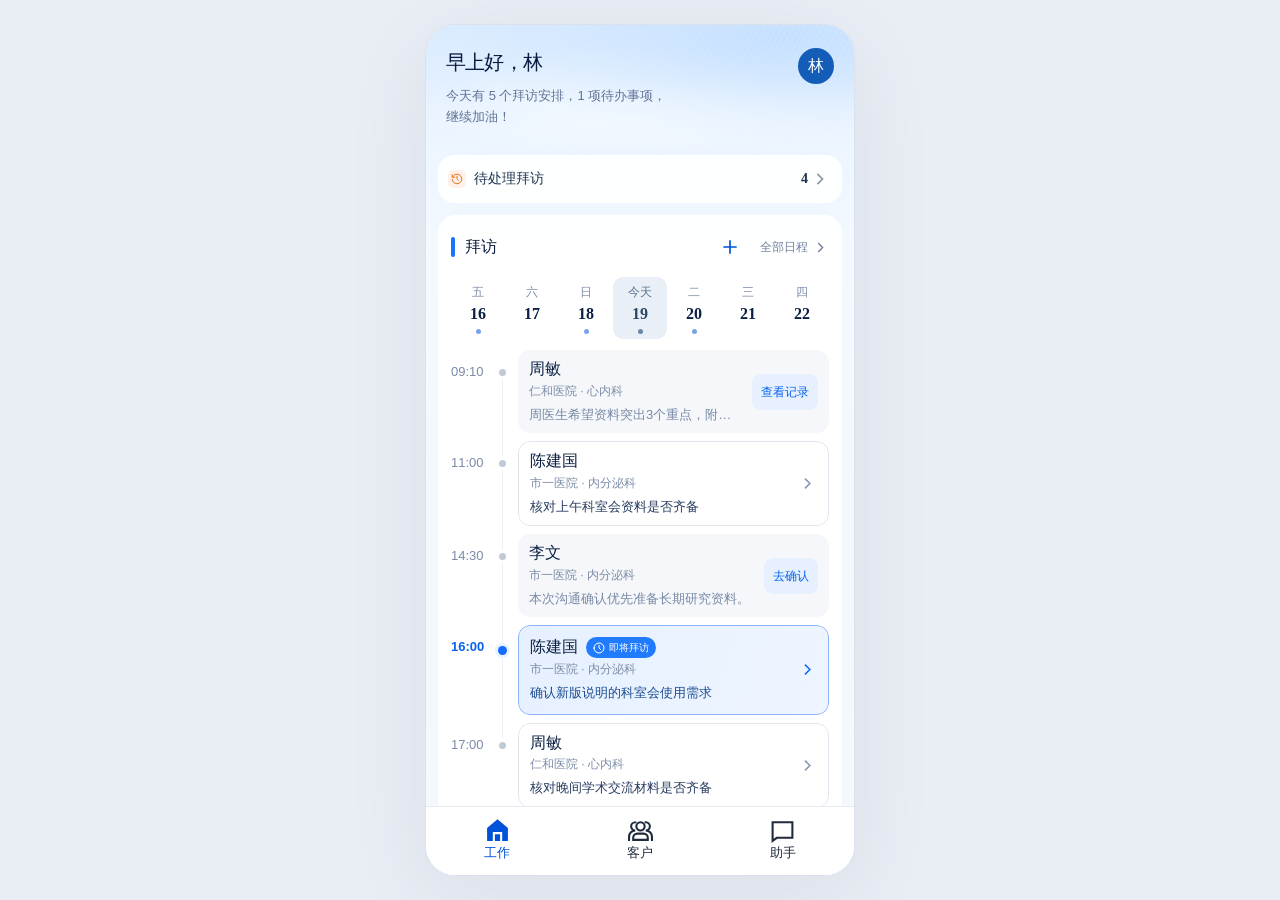
==== index.html @ e6ff2087 "Publish the V6 visit prototype as a standalone GitHub Pages site." ====
<!doctype html>
<html lang="zh-CN">
  <head>
    <meta charset="UTF-8" />
    <meta name="viewport" content="width=device-width, initial-scale=1, viewport-fit=cover" />
    <meta name="theme-color" content="#f5f7fa" />
    <title>拜访工作台</title>
    <script type="module" crossorigin src="./assets/visit-crm-agent-v6-Gk6ybA4L.js"></script>
    <link rel="stylesheet" crossorigin href="./assets/visit-crm-agent-v6-CNKrLunf.css">
  </head>
  <body>
    <div id="root"></div>
  </body>
</html>
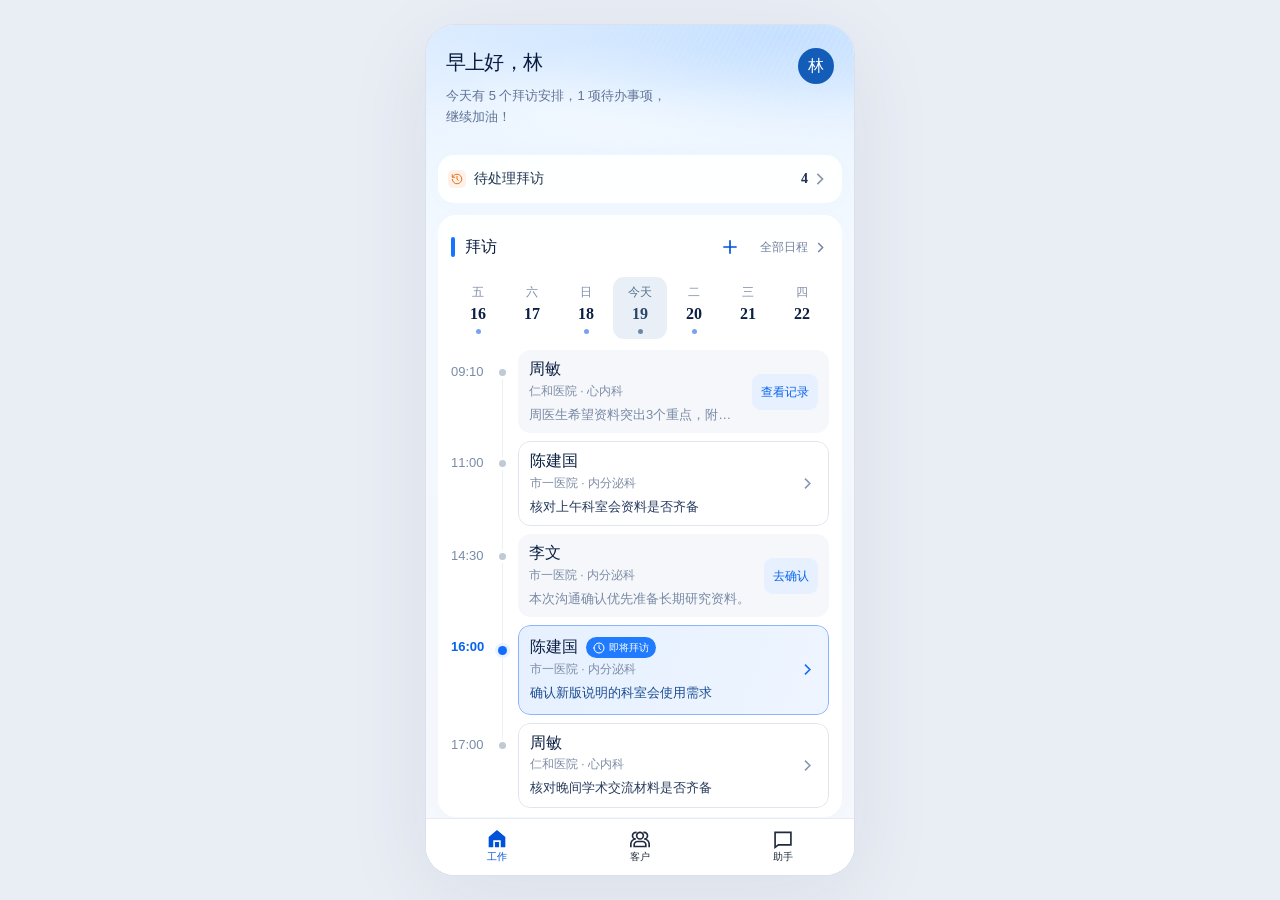
==== commit 971daa55: "Tighten the tab bar to TDesign Mobile icon and label sizes." ====
--- a/index.html
+++ b/index.html
@@ -5,8 +5,8 @@
     <meta name="viewport" content="width=device-width, initial-scale=1, viewport-fit=cover" />
     <meta name="theme-color" content="#f5f7fa" />
     <title>拜访工作台</title>
-    <script type="module" crossorigin src="./assets/visit-crm-agent-v6-Gk6ybA4L.js"></script>
-    <link rel="stylesheet" crossorigin href="./assets/visit-crm-agent-v6-CNKrLunf.css">
+    <script type="module" crossorigin src="./assets/visit-crm-agent-v6-B5nXBWVh.js"></script>
+    <link rel="stylesheet" crossorigin href="./assets/visit-crm-agent-v6-4NdGaWac.css">
   </head>
   <body>
     <div id="root"></div>
--- a/assets/visit-crm-agent-v6-4NdGaWac.css
+++ b/assets/visit-crm-agent-v6-4NdGaWac.css
@@ -0,0 +1 @@
+.t-safe-area-top{padding-top:constant(safe-area-inset-top);padding-top:env(safe-area-inset-top)}.t-safe-area-bottom{padding-bottom:constant(safe-area-inset-bottom);padding-bottom:env(safe-area-inset-bottom)}:root,:root[theme-mode=light]{--td-brand-color-1: #f2f3ff;--td-brand-color-2: #d9e1ff;--td-brand-color-3: #b5c7ff;--td-brand-color-4: #8eabff;--td-brand-color-5: #618dff;--td-brand-color-6: #366ef4;--td-brand-color-7: #0052d9;--td-brand-color-8: #003cab;--td-brand-color-9: #002a7c;--td-brand-color-10: #001a57;--td-warning-color-1: #fff1e9;--td-warning-color-2: #ffd9c2;--td-warning-color-3: #ffb98c;--td-warning-color-4: #fa9550;--td-warning-color-5: #e37318;--td-warning-color-6: #be5a00;--td-warning-color-7: #954500;--td-warning-color-8: #713300;--td-warning-color-9: #532300;--td-warning-color-10: #3b1700;--td-error-color-1: #fff0ed;--td-error-color-2: #ffd8d2;--td-error-color-3: #ffb9b0;--td-error-color-4: #ff9285;--td-error-color-5: #f6685d;--td-error-color-6: #d54941;--td-error-color-7: #ad352f;--td-error-color-8: #881f1c;--td-error-color-9: #68070a;--td-error-color-10: #490002;--td-success-color-1: #e3f9e9;--td-success-color-2: #c6f3d7;--td-success-color-3: #92dab2;--td-success-color-4: #56c08d;--td-success-color-5: #2ba471;--td-success-color-6: #008858;--td-success-color-7: #006c45;--td-success-color-8: #005334;--td-success-color-9: #003b23;--td-success-color-10: #002515;--td-gray-color-1: #f3f3f3;--td-gray-color-2: #eee;--td-gray-color-3: #e8e8e8;--td-gray-color-4: #ddd;--td-gray-color-5: #c6c6c6;--td-gray-color-6: #a6a6a6;--td-gray-color-7: #8b8b8b;--td-gray-color-8: #777;--td-gray-color-9: #5e5e5e;--td-gray-color-10: #4b4b4b;--td-gray-color-11: #393939;--td-gray-color-12: #2c2c2c;--td-gray-color-13: #242424;--td-gray-color-14: #181818;--td-font-white-1: #ffffff;--td-font-white-2: rgba(255, 255, 255, .55);--td-font-white-3: rgba(255, 255, 255, .35);--td-font-white-4: rgba(255, 255, 255, .22);--td-font-gray-1: rgba(0, 0, 0, .9);--td-font-gray-2: rgba(0, 0, 0, .6);--td-font-gray-3: rgba(0, 0, 0, .4);--td-font-gray-4: rgba(0, 0, 0, .26);--td-brand-color: var(--td-brand-color-7);--td-warning-color: var(--td-warning-color-5);--td-error-color: var(--td-error-color-6);--td-success-color: var(--td-success-color-5);--td-brand-color-focus: var(--td-brand-color-1);--td-brand-color-active: var(--td-brand-color-8);--td-brand-color-disabled: var(--td-brand-color-3);--td-brand-color-light: var(--td-brand-color-1);--td-brand-color-light-active: var(--td-brand-color-2);--td-warning-color-active: var(--td-warning-color-6);--td-warning-color-disabled: var(--td-warning-color-3);--td-warning-color-focus: var(--td-warning-color-2);--td-warning-color-light: var(--td-warning-color-1);--td-warning-color-light-active: var(--td-warning-color-2);--td-error-color-focus: var(--td-error-color-2);--td-error-color-active: var(--td-error-color-7);--td-error-color-disabled: var(--td-error-color-3);--td-error-color-light: var(--td-error-color-1);--td-error-color-light-active: var(--td-error-color-2);--td-success-color-focus: var(--td-success-color-2);--td-success-color-active: var(--td-success-color-6);--td-success-color-disabled: var(--td-success-color-3);--td-success-color-light: var(--td-success-color-1);--td-success-color-light-active: var(--td-success-color-2);--td-mask-active: rgba(0, 0, 0, .6);--td-mask-disabled: rgba(255, 255, 255, .6);--td-mask-background: rgba(255, 255, 255, .96);--td-mask-gradient: rgba(255, 255, 255, 0);--td-bg-color-page: var(--td-gray-color-1);--td-bg-color-container: var(--td-font-white-1);--td-bg-color-container-active: var(--td-gray-color-3);--td-bg-color-secondarycontainer: var(--td-gray-color-1);--td-bg-color-secondarycontainer-active: var(--td-gray-color-4);--td-bg-color-component: var(--td-gray-color-3);--td-bg-color-component-active: var(--td-gray-color-6);--td-bg-color-component-disabled: var(--td-gray-color-2);--td-bg-color-secondarycomponent: var(--td-gray-color-4);--td-bg-color-secondarycomponent-active: var(--td-gray-color-6);--td-bg-color-specialcomponent: #fff;--td-text-color-primary: var(--td-font-gray-1);--td-text-color-secondary: var(--td-font-gray-2);--td-text-color-placeholder: var(--td-font-gray-3);--td-text-color-disabled: var(--td-font-gray-4);--td-text-color-anti: var(--td-font-white-1);--td-text-color-brand: var(--td-brand-color);--td-text-color-link: var(--td-brand-color);--td-text-color-watermark: rgba(0, 0, 0, .1);--td-border-level-1-color: var(--td-gray-color-3);--td-component-stroke: var(--td-gray-color-3);--td-border-level-2-color: var(--td-gray-color-4);--td-component-border: var(--td-gray-color-4);--td-shadow-1: 0 1px 10px rgba(0, 0, 0, .05), 0 4px 5px rgba(0, 0, 0, .08), 0 2px 4px -1px rgba(0, 0, 0, .12);--td-shadow-2: 0 3px 14px 2px rgba(0, 0, 0, .05), 0 8px 10px 1px rgba(0, 0, 0, .06), 0 5px 5px -3px rgba(0, 0, 0, .1);--td-shadow-3: 0 6px 30px 5px rgba(0, 0, 0, .05), 0 16px 24px 2px rgba(0, 0, 0, .04), 0 8px 10px -5px rgba(0, 0, 0, .08);--td-shadow-4: 0 2px 8px 0 rgba(0, 0, 0, .06);--td-shadow-inset-top: inset 0 .5px 0 #dcdcdc;--td-shadow-inset-right: inset .5px 0 0 #dcdcdc;--td-shadow-inset-bottom: inset 0 -.5px 0 #dcdcdc;--td-shadow-inset-left: inset -.5px 0 0 #dcdcdc;--td-table-shadow-color: rgba(0, 0, 0, .08);--td-scrollbar-color: rgba(0, 0, 0, .1);--td-scrollbar-hover-color: rgba(0, 0, 0, .3);--td-scroll-track-color: #fff}:root.dark,:root[theme-mode=dark]{--td-brand-color-1: #1b2f51;--td-brand-color-2: #173463;--td-brand-color-3: #143975;--td-brand-color-4: #103d88;--td-brand-color-5: #0d429a;--td-brand-color-6: #054bbe;--td-brand-color-7: #2667d4;--td-brand-color-8: #4582e6;--td-brand-color-9: #699ef5;--td-brand-color-10: #96bbf8;--td-warning-color-1: #4f2a1d;--td-warning-color-2: #582f21;--td-warning-color-3: #733c23;--td-warning-color-4: #a75d2b;--td-warning-color-5: #cf6e2d;--td-warning-color-6: #dc7633;--td-warning-color-7: #e8935c;--td-warning-color-8: #ecbf91;--td-warning-color-9: #eed7bf;--td-warning-color-10: #f3e9dc;--td-error-color-1: #472324;--td-error-color-2: #5e2a2d;--td-error-color-3: #703439;--td-error-color-4: #83383e;--td-error-color-5: #a03f46;--td-error-color-6: #c64751;--td-error-color-7: #de6670;--td-error-color-8: #ec888e;--td-error-color-9: #edb1b6;--td-error-color-10: #eeced0;--td-success-color-1: #193a2a;--td-success-color-2: #1a4230;--td-success-color-3: #17533d;--td-success-color-4: #0d7a55;--td-success-color-5: #059465;--td-success-color-6: #43af8a;--td-success-color-7: #46bf96;--td-success-color-8: #80d2b6;--td-success-color-9: #b4e1d3;--td-success-color-10: #deede8;--td-gray-color-1: #f3f3f3;--td-gray-color-2: #eee;--td-gray-color-3: #e8e8e8;--td-gray-color-4: #ddd;--td-gray-color-5: #c6c6c6;--td-gray-color-6: #a6a6a6;--td-gray-color-7: #8b8b8b;--td-gray-color-8: #777;--td-gray-color-9: #5e5e5e;--td-gray-color-10: #4b4b4b;--td-gray-color-11: #393939;--td-gray-color-12: #2c2c2c;--td-gray-color-13: #242424;--td-gray-color-14: #181818;--td-font-white-1: rgba(255, 255, 255, .9);--td-font-white-2: rgba(255, 255, 255, .55);--td-font-white-3: rgba(255, 255, 255, .35);--td-font-white-4: rgba(255, 255, 255, .22);--td-font-gray-1: rgba(0, 0, 0, .9);--td-font-gray-2: rgba(0, 0, 0, .6);--td-font-gray-3: rgba(0, 0, 0, .4);--td-font-gray-4: rgba(0, 0, 0, .26);--td-brand-color: var(--td-brand-color-8);--td-warning-color: var(--td-warning-color-5);--td-error-color: var(--td-error-color-6);--td-success-color: var(--td-success-color-5);--td-brand-color-focus: var(--td-brand-color-1);--td-brand-color-active: var(--td-brand-color-9);--td-brand-color-disabled: var(--td-brand-color-3);--td-brand-color-light: var(--td-brand-color-1);--td-brand-color-light-active: var(--td-brand-color-2);--td-warning-color-focus: var(--td-warning-color-2);--td-warning-color-active: var(--td-warning-color-4);--td-warning-color-disabled: var(--td-warning-color-3);--td-warning-color-light: var(--td-warning-color-1);--td-warning-color-light-active: var(--td-warning-color-2);--td-error-color-focus: var(--td-error-color-2);--td-error-color-active: var(--td-error-color-5);--td-error-color-disabled: var(--td-error-color-3);--td-error-color-light: var(--td-error-color-1);--td-error-color-light-active: var(--td-error-color-2);--td-success-color-focus: var(--td-success-color-2);--td-success-color-active: var(--td-success-color-4);--td-success-color-disabled: var(--td-success-color-3);--td-success-color-light: var(--td-success-color-1);--td-success-color-light-active: var(--td-success-color-2);--td-mask-active: rgba(0, 0, 0, .4);--td-mask-disabled: rgba(0, 0, 0, .6);--td-mask-background: rgba(36, 36, 36, .96);--td-mask-gradient: rgba(36, 36, 36, 0);--td-bg-color-page: var(--td-gray-color-14);--td-bg-color-container: var(--td-gray-color-13);--td-bg-color-secondarycontainer: var(--td-gray-color-12);--td-bg-color-component: var(--td-gray-color-11);--td-bg-color-container-active: var(--td-gray-color-12);--td-bg-color-secondarycontainer-active: var(--td-gray-color-11);--td-bg-color-component-active: var(--td-gray-color-10);--td-bg-color-component-disabled: var(--td-gray-color-12);--td-bg-color-specialcomponent: transparent;--td-text-color-primary: var(--td-font-white-1);--td-text-color-secondary: var(--td-font-white-2);--td-text-color-placeholder: var(--td-font-white-3);--td-text-color-disabled: var(--td-font-white-4);--td-text-color-anti: var(--td-font-white-1);--td-text-color-brand: var(--td-brand-color-8);--td-text-color-link: var(--td-brand-color-8);--td-text-color-watermark: rgba(255, 255, 255, .1);--td-border-level-1-color: var(--td-gray-color-11);--td-component-stroke: var(--td-gray-color-11);--td-border-level-2-color: var(--td-gray-color-9);--td-component-border: var(--td-gray-color-9);--td-shadow-1: 0 4px 6px rgba(0, 0, 0, .06), 0 1px 10px rgba(0, 0, 0, .08), 0 2px 4px rgba(0, 0, 0, .12);--td-shadow-2: 0 8px 10px rgba(0, 0, 0, .12), 0 3px 14px rgba(0, 0, 0, .1), 0 5px 5px rgba(0, 0, 0, .16);--td-shadow-3: 0 16px 24px rgba(0, 0, 0, .14), 0 6px 30px rgba(0, 0, 0, .12), 0 8px 10px rgba(0, 0, 0, .2);--td-shadow-inset-top: inset 0 .5px 0 #5e5e5e;--td-shadow-inset-right: inset .5px 0 0 #5e5e5e;--td-shadow-inset-bottom: inset 0 -.5px 0 #5e5e5e;--td-shadow-inset-left: inset -.5px 0 0 #5e5e5e;--td-table-shadow-color: rgba(0, 0, 0, .55);--td-scrollbar-color: rgba(255, 255, 255, .1);--td-scroll-track-color: #333}:root{--td-radius-small: 3px;--td-radius-default: 6px;--td-radius-large: 9px;--td-radius-extraLarge: 12px;--td-radius-round: 999px;--td-radius-circle: 50%}:root{--td-font-family: PingFang SC, Microsoft YaHei, Arial Regular;--td-font-family-medium: PingFang SC, Microsoft YaHei, Arial Medium;--td-font-size-link-small: 12px;--td-font-size-link-medium: 14px;--td-font-size-link-large: 16px;--td-font-size-mark-extraSmall: 10px;--td-font-size-mark-small: 12px;--td-font-size-mark-medium: 14px;--td-font-size-mark-large: 16px;--td-font-size-body-extraSmall: 10px;--td-font-size-body-small: 12px;--td-font-size-body-medium: 14px;--td-font-size-body-large: 16px;--td-font-size-title-small: 14px;--td-font-size-title-medium: 16px;--td-font-size-title-large: 18px;--td-font-size-title-extraLarge: 20px;--td-font-size-headline-small: 24px;--td-font-size-headline-medium: 28px;--td-font-size-headline-large: 36px;--td-font-size-display-medium: 48px;--td-font-size-display-large: 64px;--td-line-height-link-small: 20px;--td-line-height-link-medium: 22px;--td-line-height-link-large: 24px;--td-line-height-mark-extraSmall: 16px;--td-line-height-mark-small: 20px;--td-line-height-mark-medium: 22px;--td-line-height-mark-large: 24px;--td-line-height-body-extraSmall: 16px;--td-line-height-body-small: 20px;--td-line-height-body-medium: 22px;--td-line-height-body-large: 24px;--td-line-height-title-small: 22px;--td-line-height-title-medium: 24px;--td-line-height-title-large: 26px;--td-line-height-title-extraLarge: 28px;--td-line-height-headline-small: 32px;--td-line-height-headline-medium: 36px;--td-line-height-headline-large: 44px;--td-line-height-display-medium: 56px;--td-line-height-display-large: 72px;--td-font-link-small: var(--td-font-size-link-small) / var(--td-line-height-link-small) var(--td-font-family);--td-font-link-medium: var(--td-font-size-link-medium) / var(--td-line-height-link-medium) var(--td-font-family);--td-font-link-large: var(--td-font-size-link-large) / var(--td-line-height-link-large) var(--td-font-family);--td-font-mark-extraSmall: 600 var(--td-font-size-mark-extraSmall) / var(--td-line-height-mark-extraSmall) var(--td-font-family);--td-font-mark-small: 600 var(--td-font-size-mark-small) / var(--td-line-height-mark-small) var(--td-font-family);--td-font-mark-medium: 600 var(--td-font-size-mark-medium) / var(--td-line-height-mark-medium) var(--td-font-family);--td-font-mark-large: 600 var(--td-font-size-mark-large) / var(--td-line-height-mark-large) var(--td-font-family);--td-font-body-extraSmall: var(--td-font-size-body-extraSmall) / var(--td-line-height-body-extraSmall) var(--td-font-family);--td-font-body-small: var(--td-font-size-body-small) / var(--td-line-height-body-small) var(--td-font-family);--td-font-body-medium: var(--td-font-size-body-medium) / var(--td-line-height-body-medium) var(--td-font-family);--td-font-body-large: var(--td-font-size-body-large) / var(--td-line-height-body-large) var(--td-font-family);--td-font-title-small: 600 var(--td-font-size-title-small) / var(--td-line-height-title-small) var(--td-font-family);--td-font-title-medium: 600 var(--td-font-size-title-medium) / var(--td-line-height-title-medium) var(--td-font-family);--td-font-title-large: 600 var(--td-font-size-title-large) / var(--td-line-height-title-large) var(--td-font-family);--td-font-title-extraLarge: 600 var(--td-font-size-title-extraLarge) / var(--td-line-height-title-extraLarge) var(--td-font-family);--td-font-headline-small: 600 var(--td-font-size-headline-small) / var(--td-line-height-headline-small) var(--td-font-family);--td-font-headline-medium: 600 var(--td-font-size-headline-medium) / var(--td-line-height-headline-medium) var(--td-font-family);--td-font-headline-large: 600 var(--td-font-size-headline-large) / var(--td-line-height-headline-large) var(--td-font-family);--td-font-display-medium: 600 var(--td-font-size-display-medium) / var(--td-line-height-display-medium) var(--td-font-family);--td-font-display-large: 600 var(--td-font-size-display-large) / var(--td-line-height-display-large) var(--td-font-family);--td-font-size: 10px;--td-font-size-xs: var(--td-font-size-body-extraSmall);--td-font-size-s: var(--td-font-size-body-small);--td-font-size-base: var(--td-font-size-title-small);--td-font-size-m: var(--td-font-size-title-medium);--td-font-size-l: var(--td-font-size-title-large);--td-font-size-xl: var(--td-font-size-title-extraLarge);--td-font-size-xxl: var(--td-font-size-headline-large)}:root{--td-spacer: 8px;--td-spacer-1: 12px;--td-spacer-2: 16px;--td-spacer-3: 24px;--td-spacer-4: 32px;--td-spacer-5: 48px;--td-spacer-6: 80px}:root,:root[theme-mode=light]{--td-switch-dot-disabled-color: var(--td-font-white-1);--td-switch-loading-color: var(--td-brand-color)}:root.dark,:root[theme-mode=dark]{--td-button-primary-disabled-color: var(--td-font-white-4);--td-skeleton-animation-gradient: rgba(255, 255, 255, .06);--td-slider-dot-bg-color: var(--td-gray-color-4);--td-slider-dot-disabled-bg-color: var(--td-gray-color-11);--td-slider-dot-disabled-border-color: var(--td-gray-color-12);--td-switch-dot-disabled-color: var(--td-font-white-2);--td-switch-loading-color: var(--td-font-white-1)}.t-loading{display:-webkit-box;display:-ms-flexbox;display:flex;-webkit-box-align:center;-ms-flex-align:center;align-items:center;position:relative;color:var(--td-loading-color, var(--td-brand-color, var(--td-brand-color-7, #0052d9)))}.t-loading--inherit-color{color:inherit}.t-loading--vertical{-webkit-box-orient:vertical;-webkit-box-direction:normal;-ms-flex-direction:column;flex-direction:column}.t-loading--vertical .t-loading__text{margin-left:0;margin-top:6px}.t-loading__bar{pointer-events:none}.t-loading__text{color:var(--td-loading-text-color, var(--td-text-color-primary, var(--td-font-gray-1, rgba(0, 0, 0, .9))));font:var(--td-loading-text-font, var(--td-font-body-small));margin-left:6px}.t-loading__text--only{margin-left:0}.t-loading__gradient{display:-webkit-box;display:-ms-flexbox;display:flex;-webkit-box-pack:center;-ms-flex-pack:center;justify-content:center;-webkit-box-align:center;-ms-flex-align:center;align-items:center;vertical-align:middle}.t-loading__gradient-conic{width:100%;height:100%;background:conic-gradient(from 90deg at 50% 50%,#fff 0deg,currentColor 360deg);border-radius:50%;mask:radial-gradient(transparent calc(50% - .5px),#fff 50%);-webkit-mask:radial-gradient(transparent calc(50% - .5px),#fff 50%)}.t-loading__spinner{position:relative;display:inline-block;width:20px;max-width:100%;height:20px;max-height:100%;vertical-align:middle;-webkit-animation:t-rotate .8s linear infinite;animation:t-rotate .8s linear infinite;-webkit-animation-timing-function:steps(12);animation-timing-function:steps(12)}.t-loading__spinner--line{position:absolute;top:0;left:0;width:100%;height:100%}.t-loading__spinner--line:before{display:block;width:2px;height:25%;margin:0 auto;background-color:var(--td-loading-line-bg-color, var(--td-text-color-primary, var(--td-font-gray-1, rgba(0, 0, 0, .9))));border-radius:40%;content:" "}.t-loading__dot{width:20%;height:20%;border-radius:50%;background-color:currentColor;-webkit-animation-duration:1.8s;animation-duration:1.8s;-webkit-animation-name:dotting;animation-name:dotting;-webkit-animation-timing-function:linear;animation-timing-function:linear;-webkit-animation-iteration-count:infinite;animation-iteration-count:infinite;-webkit-animation-fill-mode:both;animation-fill-mode:both}.t-loading__dot--paused{-webkit-animation-play-state:paused;animation-play-state:paused}.t-loading__dots{display:-webkit-box;display:-ms-flexbox;display:flex;-webkit-box-pack:justify;-ms-flex-pack:justify;justify-content:space-between;-webkit-box-align:center;-ms-flex-align:center;align-items:center;-webkit-animation:none;animation:none}.t-loading__parent,.t-loading__parent--relative{position:relative}.t-loading--lock{overflow:hidden}.t-loading--full{z-index:var(--td-loading-z-index, 3500);position:absolute;top:0;left:0;bottom:0;right:0;display:-webkit-box;display:-ms-flexbox;display:flex;-webkit-box-align:center;-ms-flex-align:center;align-items:center;vertical-align:middle;-webkit-box-pack:center;-ms-flex-pack:center;justify-content:center;background-color:var(--td-loading-full-bg-color, rgba(255, 255, 255, .6))}.t-loading--fullscreen{position:fixed;display:-webkit-box;display:-ms-flexbox;display:flex;-webkit-box-align:center;-ms-flex-align:center;align-items:center;vertical-align:middle;-webkit-box-pack:center;-ms-flex-pack:center;justify-content:center;top:0;left:0;width:100%;height:100%;z-index:var(--td-loading-z-index, 3500);background-color:var(--td-loading-full-bg-color, rgba(255, 255, 255, .6))}.t-loading--center{display:-webkit-inline-box;display:-ms-inline-flexbox;display:inline-flex;-webkit-box-align:center;-ms-flex-align:center;align-items:center;vertical-align:middle;-webkit-box-pack:center;-ms-flex-pack:center;justify-content:center}.t-loading__spinner--line-1{-webkit-transform:rotate(30deg);transform:rotate(30deg);opacity:1}.t-loading__spinner--line-2{-webkit-transform:rotate(60deg);transform:rotate(60deg);opacity:.9375}.t-loading__spinner--line-3{-webkit-transform:rotate(90deg);transform:rotate(90deg);opacity:.875}.t-loading__spinner--line-4{-webkit-transform:rotate(120deg);transform:rotate(120deg);opacity:.8125}.t-loading__spinner--line-5{-webkit-transform:rotate(150deg);transform:rotate(150deg);opacity:.75}.t-loading__spinner--line-6{-webkit-transform:rotate(180deg);transform:rotate(180deg);opacity:.6875}.t-loading__spinner--line-7{-webkit-transform:rotate(210deg);transform:rotate(210deg);opacity:.625}.t-loading__spinner--line-8{-webkit-transform:rotate(240deg);transform:rotate(240deg);opacity:.5625}.t-loading__spinner--line-9{-webkit-transform:rotate(270deg);transform:rotate(270deg);opacity:.5}.t-loading__spinner--line-10{-webkit-transform:rotate(300deg);transform:rotate(300deg);opacity:.4375}.t-loading__spinner--line-11{-webkit-transform:rotate(330deg);transform:rotate(330deg);opacity:.375}.t-loading__spinner--line-12{-webkit-transform:rotate(360deg);transform:rotate(360deg);opacity:.3125}@-webkit-keyframes t-rotate{0%{-webkit-transform:rotate(0deg);transform:rotate(0)}to{-webkit-transform:rotate(360deg);transform:rotate(360deg)}}@keyframes t-rotate{0%{-webkit-transform:rotate(0deg);transform:rotate(0)}to{-webkit-transform:rotate(360deg);transform:rotate(360deg)}}@-webkit-keyframes dotting{0%{opacity:.15}1%{opacity:.8}33%{opacity:.8}34%{opacity:.15}to{opacity:.15}}@keyframes dotting{0%{opacity:.15}1%{opacity:.8}33%{opacity:.8}34%{opacity:.15}to{opacity:.15}}.t-button--size-extra-small{font:var(--td-button-extra-small-font, var(--td-font-mark-medium));padding-left:var(--td-button-extra-small-padding-horizontal, 8px);padding-right:var(--td-button-extra-small-padding-horizontal, 8px);height:var(--td-button-extra-small-height, 28px)}.t-button--size-extra-small .t-icon{font-size:var(--td-button-extra-small-icon-size, 18px)}.t-button--size-small{font:var(--td-button-small-font, var(--td-font-mark-medium));padding-left:var(--td-button-small-padding-horizontal, 12px);padding-right:var(--td-button-small-padding-horizontal, 12px);height:var(--td-button-small-height, 32px)}.t-button--size-small .t-icon{font-size:var(--td-button-small-icon-size, 18px)}.t-button--size-medium{font:var(--td-button-medium-font, var(--td-font-mark-large));padding-left:var(--td-button-medium-padding-horizontal, 16px);padding-right:var(--td-button-medium-padding-horizontal, 16px);height:var(--td-button-medium-height, 40px)}.t-button--size-medium .t-icon{font-size:var(--td-button-medium-icon-size, 20px)}.t-button--size-large{font:var(--td-button-large-font, var(--td-font-mark-large));padding-left:var(--td-button-large-padding-horizontal, 20px);padding-right:var(--td-button-large-padding-horizontal, 20px);height:var(--td-button-large-height, 48px)}.t-button--size-large .t-icon{font-size:var(--td-button-large-icon-size, 24px)}.t-button--default{color:var(--td-button-default-color, var(--td-text-color-primary, var(--td-font-gray-1, rgba(0, 0, 0, .9))));background-color:var(--td-button-default-bg-color, var(--td-bg-color-component, var(--td-gray-color-3, #e8e8e8)))}.t-button--default:after{border-width:var(--td-button-border-width, 2px);border-color:var(--td-button-default-border-color, var(--td-bg-color-component, var(--td-gray-color-3, #e8e8e8)))}.t-button--default.t-button--hover{z-index:0}.t-button--default.t-button--hover,.t-button--default.t-button--hover:after{background-color:var(--td-button-default-active-bg-color, var(--td-bg-color-component-active, var(--td-gray-color-6, #a6a6a6)));border-color:var(--td-button-default-active-border-color, var(--td-bg-color-component-active, var(--td-gray-color-6, #a6a6a6)))}.t-button--default.t-button--disabled{color:var(--td-button-default-disabled-color, var(--td-text-color-disabled, var(--td-font-gray-4, rgba(0, 0, 0, .26))));background-color:var(--td-button-default-disabled-bg, var(--td-bg-color-component-disabled, var(--td-gray-color-2, #eeeeee)))}.t-button--default.t-button--disabled:after{border-color:var(--td-button-default-disabled-border-color, var(--td-bg-color-component-disabled, var(--td-gray-color-2, #eeeeee)))}.t-button--primary{color:var(--td-button-primary-color, var(--td-font-white-1, #ffffff));background-color:var(--td-button-primary-bg-color, var(--td-brand-color, var(--td-brand-color-7, #0052d9)))}.t-button--primary:after{border-width:var(--td-button-border-width, 2px);border-color:var(--td-button-primary-border-color, var(--td-brand-color, var(--td-brand-color-7, #0052d9)))}.t-button--primary.t-button--hover{z-index:0}.t-button--primary.t-button--hover,.t-button--primary.t-button--hover:after{background-color:var(--td-button-primary-active-bg-color, var(--td-brand-color-active, var(--td-brand-color-8, #003cab)));border-color:var(--td-button-primary-active-border-color, var(--td-brand-color-active, var(--td-brand-color-8, #003cab)))}.t-button--primary.t-button--disabled{color:var(--td-button-primary-disabled-color, var(--td-font-white-1, #ffffff));background-color:var(--td-button-primary-disabled-bg, var(--td-brand-color-disabled, var(--td-brand-color-3, #b5c7ff)))}.t-button--primary.t-button--disabled:after{border-color:var(--td-button-primary-disabled-border-color, var(--td-brand-color-disabled, var(--td-brand-color-3, #b5c7ff)))}.t-button--light{color:var(--td-button-light-color, var(--td-brand-color, var(--td-brand-color-7, #0052d9)));background-color:var(--td-button-light-bg-color, var(--td-brand-color-light, var(--td-brand-color-1, #f2f3ff)))}.t-button--light:after{border-width:var(--td-button-border-width, 2px);border-color:var(--td-button-light-border-color, var(--td-brand-color-light, var(--td-brand-color-1, #f2f3ff)))}.t-button--light.t-button--hover{z-index:0}.t-button--light.t-button--hover,.t-button--light.t-button--hover:after{background-color:var(--td-button-light-active-bg-color, var(--td-brand-color-light-active, var(--td-brand-color-2, #d9e1ff)));border-color:var(--td-button-light-active-border-color, var(--td-brand-color-light-active, var(--td-brand-color-2, #d9e1ff)))}.t-button--light.t-button--disabled{color:var(--td-button-light-disabled-color, var(--td-brand-color-disabled, var(--td-brand-color-3, #b5c7ff)));background-color:var(--td-button-light-disabled-bg, var(--td-brand-color-light, var(--td-brand-color-1, #f2f3ff)))}.t-button--light.t-button--disabled:after{border-color:var(--td-button-light-disabled-border-color, var(--td-brand-color-light, var(--td-brand-color-1, #f2f3ff)))}.t-button--danger{color:var(--td-button-danger-color, var(--td-font-white-1, #ffffff));background-color:var(--td-button-danger-bg-color, var(--td-error-color, var(--td-error-color-6, #d54941)))}.t-button--danger:after{border-width:var(--td-button-border-width, 2px);border-color:var(--td-button-danger-border-color, var(--td-error-color, var(--td-error-color-6, #d54941)))}.t-button--danger.t-button--hover{z-index:0}.t-button--danger.t-button--hover,.t-button--danger.t-button--hover:after{background-color:var(--td-button-danger-active-bg-color, var(--td-error-color-7, #ad352f));border-color:var(--td-button-danger-active-border-color, var(--td-error-color-7, #ad352f))}.t-button--danger.t-button--disabled{color:var(--td-button-danger-disabled-color, var(--td-font-white-1, #ffffff));background-color:var(--td-button-danger-disabled-bg, var(--td-error-color-3, #ffb9b0))}.t-button--danger.t-button--disabled:after{border-color:var(--td-button-danger-disabled-border-color, var(--td-error-color-3, #ffb9b0))}.t-button{display:-webkit-inline-box;display:-ms-inline-flexbox;display:inline-flex;-webkit-box-align:center;-ms-flex-align:center;align-items:center;-webkit-box-pack:center;-ms-flex-pack:center;justify-content:center;position:relative;white-space:nowrap;text-align:center;border:none;background-image:none;-webkit-transition:all .3s;transition:all .3s;border-radius:var(--td-button-border-radius, var(--td-radius-default, 6px));outline:none;vertical-align:top;text-decoration:none;cursor:pointer;-webkit-tap-highlight-color:transparent;-webkit-user-select:none;-moz-user-select:none;-ms-user-select:none;user-select:none;-ms-touch-action:manipulation;touch-action:manipulation;-webkit-appearance:none}.t-button:after{content:"";display:block;position:absolute;left:0;top:0;width:200%;height:200%;-webkit-transform:scale(.5);transform:scale(.5);-webkit-transform-origin:0 0;transform-origin:0 0;border-radius:calc(var(--td-button-border-radius, var(--td-radius-default, 6px)) * 2);border-style:solid;-webkit-box-sizing:border-box;box-sizing:border-box}.t-button--text{color:var(--td-button-default-color, var(--td-text-color-primary, var(--td-font-gray-1, rgba(0, 0, 0, .9))));background:none}.t-button--text:after{border:0}.t-button--text.t-button--hover,.t-button--text.t-button--hover:after{background-color:var(--td-button-default-text-active-bg-color, var(--td-bg-color-container-active, var(--td-gray-color-3, #e8e8e8)))}.t-button--text.t-button--primary{color:var(--td-button-primary-text-color, var(--td-brand-color, var(--td-brand-color-7, #0052d9)));background:none}.t-button--text.t-button--primary.t-button--hover,.t-button--text.t-button--primary.t-button--hover:after{background-color:var(--td-button-primary-text-active-bg-color, var(--td-bg-color-container-active, var(--td-gray-color-3, #e8e8e8)))}.t-button--text.t-button--primary.t-button--disabled{color:var(--td-button-primary-text-disabled-color, var(--td-brand-color-disabled, var(--td-brand-color-3, #b5c7ff)));background:none}.t-button--text.t-button--danger{color:var(--td-button-danger-text-color, var(--td-error-color, var(--td-error-color-6, #d54941)));background:none}.t-button--text.t-button--danger.t-button--hover,.t-button--text.t-button--danger.t-button--hover:after{background-color:var(--td-button-danger-text-active-bg-color, var(--td-bg-color-container-active, var(--td-gray-color-3, #e8e8e8)))}.t-button--text.t-button--danger.t-button--disabled{color:var(--td-button-danger-text-disabled-color, var(--td-button-danger-disabled-color, var(--td-font-white-1, #ffffff)));background:none}.t-button--text.t-button--light{color:var(--td-button-light-text-color, var(--td-brand-color, var(--td-brand-color-7, #0052d9)));background:none}.t-button--text.t-button--light.t-button--hover,.t-button--text.t-button--light.t-button--hover:after{background-color:var(--td-button-light-text-active-bg-color, var(--td-bg-color-container-active, var(--td-gray-color-3, #e8e8e8)))}.t-button--text.t-button--disabled{color:var(--td-button-default-disabled-color, var(--td-text-color-disabled, var(--td-font-gray-4, rgba(0, 0, 0, .26))))}.t-button--dashed,.t-button--outline{color:var(--td-button-default-outline-color, var(--td-text-color-primary, var(--td-font-gray-1, rgba(0, 0, 0, .9))));background-color:transparent}.t-button--dashed:after,.t-button--outline:after{border-color:var(--td-button-default-outline-border-color, var(--td-component-border, var(--td-gray-color-4, #dddddd)))}.t-button--dashed.t-button--hover,.t-button--outline.t-button--hover,.t-button--dashed.t-button--hover:after,.t-button--outline.t-button--hover:after{background-color:var(--td-button-default-outline-active-bg-color, var(--td-bg-color-container-active, var(--td-gray-color-3, #e8e8e8)));border-color:var(--td-button-default-outline-active-border-color, var(--td-component-border, var(--td-gray-color-4, #dddddd)))}.t-button--dashed.t-button--disabled,.t-button--outline.t-button--disabled{color:var(--td-button-default-outline-disabled-color, var(--td-component-border, var(--td-gray-color-4, #dddddd)))}.t-button--dashed.t-button--disabled:after,.t-button--outline.t-button--disabled:after{border-color:var(--td-button-default-outline-disabled-color, var(--td-component-border, var(--td-gray-color-4, #dddddd)))}.t-button--dashed.t-button--primary,.t-button--outline.t-button--primary{color:var(--td-button-primary-outline-color, var(--td-brand-color, var(--td-brand-color-7, #0052d9)))}.t-button--dashed.t-button--primary:after,.t-button--outline.t-button--primary:after{border-color:var(--td-button-primary-outline-border-color, var(--td-button-primary-outline-color, var(--td-brand-color, var(--td-brand-color-7, #0052d9))))}.t-button--dashed.t-button--primary.t-button--hover,.t-button--outline.t-button--primary.t-button--hover{color:var(--td-button-primary-outline-active-border-color, var(--td-brand-color-active, var(--td-brand-color-8, #003cab)))}.t-button--dashed.t-button--primary.t-button--hover:after,.t-button--outline.t-button--primary.t-button--hover:after{background-color:var(--td-button-primary-outline-active-bg-color, var(--td-bg-color-container-active, var(--td-gray-color-3, #e8e8e8)));border-color:var(--td-button-primary-outline-active-border-color, var(--td-brand-color-active, var(--td-brand-color-8, #003cab)))}.t-button--dashed.t-button--primary.t-button--disabled,.t-button--outline.t-button--primary.t-button--disabled{background-color:transparent;color:var(--td-button-primary-outline-disabled-color, var(--td-brand-color-disabled, var(--td-brand-color-3, #b5c7ff)))}.t-button--dashed.t-button--primary.t-button--disabled:after,.t-button--outline.t-button--primary.t-button--disabled:after{border-color:var(--td-button-primary-outline-disabled-color, var(--td-brand-color-disabled, var(--td-brand-color-3, #b5c7ff)))}.t-button--dashed.t-button--danger,.t-button--outline.t-button--danger{color:var(--td-button-danger-outline-color, var(--td-error-color, var(--td-error-color-6, #d54941)))}.t-button--dashed.t-button--danger:after,.t-button--outline.t-button--danger:after{border-color:var(--td-button-danger-outline-border-color, var(--td-button-danger-outline-color, var(--td-error-color, var(--td-error-color-6, #d54941))))}.t-button--dashed.t-button--danger.t-button--hover,.t-button--outline.t-button--danger.t-button--hover{color:var(--td-button-danger-outline-active-border-color, var(--td-error-color-7, #ad352f))}.t-button--dashed.t-button--danger.t-button--hover:after,.t-button--outline.t-button--danger.t-button--hover:after{background-color:var(--td-button-danger-outline-active-bg-color, var(--td-bg-color-container-active, var(--td-gray-color-3, #e8e8e8)));border-color:var(--td-button-danger-outline-active-border-color, var(--td-error-color-7, #ad352f))}.t-button--dashed.t-button--danger.t-button--disabled,.t-button--outline.t-button--danger.t-button--disabled{background-color:transparent;color:var(--td-button-danger-outline-disabled-color, var(--td-error-color-3, #ffb9b0))}.t-button--dashed.t-button--danger.t-button--disabled:after,.t-button--outline.t-button--danger.t-button--disabled:after{border-color:var(--td-button-danger-outline-disabled-color, var(--td-error-color-3, #ffb9b0))}.t-button--dashed.t-button--light,.t-button--outline.t-button--light{color:var(--td-button-light-outline-color, var(--td-brand-color, var(--td-brand-color-7, #0052d9)));background-color:var(--td-button-light-outline-bg-color, var(--td-brand-color-light, var(--td-brand-color-1, #f2f3ff)))}.t-button--dashed.t-button--light:after,.t-button--outline.t-button--light:after{border-color:var(--td-button-light-outline-border-color, var(--td-button-light-outline-color, var(--td-brand-color, var(--td-brand-color-7, #0052d9))))}.t-button--dashed.t-button--light.t-button--hover,.t-button--outline.t-button--light.t-button--hover{color:var(--td-button-light-outline-active-border-color, var(--td-brand-color-active, var(--td-brand-color-8, #003cab)))}.t-button--dashed.t-button--light.t-button--hover:after,.t-button--outline.t-button--light.t-button--hover:after{background-color:var(--td-button-light-outline-active-bg-color, var(--td-brand-color-light-active, var(--td-brand-color-2, #d9e1ff)));border-color:var(--td-button-light-outline-active-border-color, var(--td-brand-color-active, var(--td-brand-color-8, #003cab)))}.t-button--dashed.t-button--light.t-button--disabled,.t-button--outline.t-button--light.t-button--disabled{background-color:transparent;color:var(--td-button-light-outline-disabled-color, var(--td-brand-color-disabled, var(--td-brand-color-3, #b5c7ff)))}.t-button--dashed.t-button--light.t-button--disabled:after,.t-button--outline.t-button--light.t-button--disabled:after{border-color:var(--td-button-light-outline-disabled-color, var(--td-brand-color-disabled, var(--td-brand-color-3, #b5c7ff)))}.t-button--dashed:after{border-style:dashed}.t-button--ghost{background-color:transparent;color:var(--td-button-ghost-color, #fff)}.t-button--ghost:after{border-color:var(--td-button-ghost-border-color, var(--td-button-ghost-color, #fff))}.t-button--ghost.t-button--default.t-button--hover{color:var(--td-button-ghost-hover-color, var(--td-font-white-2, rgba(255, 255, 255, .55)))}.t-button--ghost.t-button--default.t-button--hover,.t-button--ghost.t-button--default.t-button--hover:after{background-color:transparent;border-color:var(--td-button-ghost-hover-color, var(--td-font-white-2, rgba(255, 255, 255, .55)))}.t-button--ghost.t-button--primary{color:var(--td-button-ghost-primary-color, var(--td-brand-color, var(--td-brand-color-7, #0052d9)))}.t-button--ghost.t-button--primary:after{border-color:var(--td-button-ghost-primary-border-color, var(--td-brand-color, var(--td-brand-color-7, #0052d9)))}.t-button--ghost.t-button--primary.t-button--hover{color:var(--td-button-ghost-primary-hover-color, var(--td-brand-color-active, var(--td-brand-color-8, #003cab)))}.t-button--ghost.t-button--primary.t-button--hover,.t-button--ghost.t-button--primary.t-button--hover:after{background-color:transparent;border-color:var(--td-button-ghost-primary-hover-color, var(--td-brand-color-active, var(--td-brand-color-8, #003cab)))}.t-button--ghost.t-button--primary.t-button--text.t-button--hover,.t-button--ghost.t-button--primary.t-button--text.t-button--hover:after{background-color:var(--td-gray-color-10, #4b4b4b)}.t-button--ghost.t-button--primary.t-button--disabled{background-color:transparent;color:var(--td-button-ghost-disabled-color, var(--td-font-white-4, rgba(255, 255, 255, .22)))}.t-button--ghost.t-button--primary.t-button--disabled:after{border-color:var(--td-button-ghost-disabled-color, var(--td-font-white-4, rgba(255, 255, 255, .22)))}.t-button--ghost.t-button--danger{color:var(--td-button-ghost-danger-color, var(--td-error-color, var(--td-error-color-6, #d54941)))}.t-button--ghost.t-button--danger:after{border-color:var(--td-button-ghost-danger-border-color, var(--td-error-color, var(--td-error-color-6, #d54941)))}.t-button--ghost.t-button--danger.t-button--hover{color:var(--td-button-ghost-danger-hover-color, var(--td-error-color-active, var(--td-error-color-7, #ad352f)))}.t-button--ghost.t-button--danger.t-button--hover,.t-button--ghost.t-button--danger.t-button--hover:after{background-color:transparent;border-color:var(--td-button-ghost-danger-hover-color, var(--td-error-color-active, var(--td-error-color-7, #ad352f)))}.t-button--ghost.t-button--danger.t-button--text.t-button--hover,.t-button--ghost.t-button--danger.t-button--text.t-button--hover:after{background-color:var(--td-gray-color-10, #4b4b4b)}.t-button--ghost.t-button--danger.t-button--disabled{background-color:transparent;color:var(--td-button-ghost-disabled-color, var(--td-font-white-4, rgba(255, 255, 255, .22)))}.t-button--ghost.t-button--danger.t-button--disabled:after{border-color:var(--td-button-ghost-disabled-color, var(--td-font-white-4, rgba(255, 255, 255, .22)))}.t-button--ghost.t-button--default.t-button--text.t-button--hover,.t-button--ghost.t-button--default.t-button--text.t-button--hover:after{background-color:var(--td-gray-color-10, #4b4b4b)}.t-button--ghost.t-button--default.t-button--disabled{background-color:transparent;color:var(--td-button-ghost-disabled-color, var(--td-font-white-4, rgba(255, 255, 255, .22)))}.t-button--ghost.t-button--default.t-button--disabled:after{border-color:var(--td-button-ghost-disabled-color, var(--td-font-white-4, rgba(255, 255, 255, .22)))}.t-loading+.t-button__content:not(:empty),.t-icon+.t-button__content:not(:empty),.t-button__content:not(:empty)+.t-icon{margin-left:4px}.t-button--round.t-button--size-large{border-radius:calc(var(--td-button-large-height, 48px) / 2)}.t-button--round.t-button--size-large:after{border-radius:var(--td-button-large-height, 48px)}.t-button--round.t-button--size-medium{border-radius:calc(var(--td-button-medium-height, 40px) / 2)}.t-button--round.t-button--size-medium:after{border-radius:var(--td-button-medium-height, 40px)}.t-button--round.t-button--size-small{border-radius:calc(var(--td-button-small-height, 32px) / 2)}.t-button--round.t-button--size-small:after{border-radius:var(--td-button-small-height, 32px)}.t-button--round.t-button--size-extra-small{border-radius:calc(var(--td-button-extra-small-height, 28px) / 2)}.t-button--round.t-button--size-extra-small:after{border-radius:var(--td-button-extra-small-height, 28px)}.t-button--square{padding:0}.t-button--square.t-button--size-large{width:var(--td-button-large-height, 48px)}.t-button--square.t-button--size-medium{width:var(--td-button-medium-height, 40px)}.t-button--square.t-button--size-small{width:var(--td-button-small-height, 32px)}.t-button--square.t-button--size-extra-small{width:var(--td-button-extra-small-height, 28px)}.t-button--circle{padding:0;border-radius:50%}.t-button--circle.t-button--size-large{width:var(--td-button-large-height, 48px)}.t-button--circle.t-button--size-large:after{border-radius:50%}.t-button--circle.t-button--size-medium{width:var(--td-button-medium-height, 40px)}.t-button--circle.t-button--size-medium:after{border-radius:50%}.t-button--circle.t-button--size-small{width:var(--td-button-small-height, 32px)}.t-button--circle.t-button--size-small:after{border-radius:50%}.t-button--circle.t-button--size-extra-small{width:var(--td-button-extra-small-height, 28px)}.t-button--circle.t-button--size-extra-small:after{border-radius:50%}.t-button--block{display:-webkit-box;display:-ms-flexbox;display:flex;width:100%}.t-button--disabled{cursor:not-allowed}.t-button__loading--wrapper{display:-webkit-box;display:-ms-flexbox;display:flex;-webkit-box-align:center;-ms-flex-align:center;align-items:center;-webkit-box-pack:center;-ms-flex-pack:center;justify-content:center}.t-button__loading--indicator{color:var(--td-font-white-1, #ffffff)}.t-button.t-button--hover:after{z-index:-1}.t-divider{display:-webkit-box;display:-ms-flexbox;display:flex;color:var(--td-divider-color, var(--td-bg-color-component, var(--td-gray-color-3, #e8e8e8)));border-color:var(--td-divider-color, var(--td-bg-color-component, var(--td-gray-color-3, #e8e8e8)));border-style:var(--td-divider-content-line-style, solid);border-width:0}.t-divider:before,.t-divider:after{content:"";display:block;-webkit-box-flex:1;-ms-flex:1;flex:1;-webkit-box-sizing:border-box;box-sizing:border-box;border:inherit;border-color:inherit;border-style:inherit}.t-divider--horizontal{-webkit-box-align:center;-ms-flex-align:center;align-items:center;margin:var(--td-divider-horizontal-margin, 10px) 0}.t-divider--horizontal:before,.t-divider--horizontal:after{border-top-width:var(--td-divider-border-width, 1px);-webkit-transform:scaleY(.5);transform:scaleY(.5);-webkit-transform-origin:center;transform-origin:center}.t-divider--horizontal .t-divider__content:not(:empty){margin:0 var(--td-divider-content-margin, var(--td-spacer-1, 12px))}.t-divider--vertical{-webkit-box-orient:vertical;-webkit-box-direction:normal;-ms-flex-direction:column;flex-direction:column;height:1em;margin:0 var(--td-divider-vertical-margin, var(--td-spacer, 8px))}.t-divider--vertical:before,.t-divider--vertical:after{border-left-width:1px;-webkit-transform:scaleX(.5);transform:scaleX(.5)}.t-divider--vertical-center{-webkit-box-align:center;-ms-flex-align:center;align-items:center;height:100%}.t-divider--dashed{border-style:dashed}.t-divider__content{font:var(--td-divider-content-font, var(--td-font-body-small));color:var(--td-divider-content-color, var(--td-text-color-placeholder, var(--td-font-gray-3, rgba(0, 0, 0, .4))))}.t-divider--left:before,.t-divider--right:after{max-width:30px}.t-fab{position:fixed}.t-fab__button{-webkit-box-shadow:var(--td-fab-shadow, var(--td-shadow-2, 0 3px 14px 2px rgba(0, 0, 0, .05), 0 8px 10px 1px rgba(0, 0, 0, .06), 0 5px 5px -3px rgba(0, 0, 0, .1)));box-shadow:var(--td-fab-shadow, var(--td-shadow-2, 0 3px 14px 2px rgba(0, 0, 0, .05), 0 8px 10px 1px rgba(0, 0, 0, .06), 0 5px 5px -3px rgba(0, 0, 0, .1)))}.t-fab--animation{-webkit-transition:all .3s cubic-bezier(.25,.8,.25,1);transition:all .3s cubic-bezier(.25,.8,.25,1)}.t-row{display:-webkit-box;display:-ms-flexbox;display:flex;-webkit-box-orient:horizontal;-webkit-box-direction:normal;-ms-flex-flow:row;flex-flow:row;-webkit-box-sizing:border-box;box-sizing:border-box;-ms-flex-wrap:wrap;flex-wrap:wrap}.t-col{display:block;-webkit-box-sizing:border-box;box-sizing:border-box;min-height:1px}.t-col--1{width:4.16666667%}.t-col--offset-1{margin-left:4.16666667%}.t-col--2{width:8.33333333%}.t-col--offset-2{margin-left:8.33333333%}.t-col--3{width:12.5%}.t-col--offset-3{margin-left:12.5%}.t-col--4{width:16.66666667%}.t-col--offset-4{margin-left:16.66666667%}.t-col--5{width:20.83333333%}.t-col--offset-5{margin-left:20.83333333%}.t-col--6{width:25%}.t-col--offset-6{margin-left:25%}.t-col--7{width:29.16666667%}.t-col--offset-7{margin-left:29.16666667%}.t-col--8{width:33.33333333%}.t-col--offset-8{margin-left:33.33333333%}.t-col--9{width:37.5%}.t-col--offset-9{margin-left:37.5%}.t-col--10{width:41.66666667%}.t-col--offset-10{margin-left:41.66666667%}.t-col--11{width:45.83333333%}.t-col--offset-11{margin-left:45.83333333%}.t-col--12{width:50%}.t-col--offset-12{margin-left:50%}.t-col--13{width:54.16666667%}.t-col--offset-13{margin-left:54.16666667%}.t-col--14{width:58.33333333%}.t-col--offset-14{margin-left:58.33333333%}.t-col--15{width:62.5%}.t-col--offset-15{margin-left:62.5%}.t-col--16{width:66.66666667%}.t-col--offset-16{margin-left:66.66666667%}.t-col--17{width:70.83333333%}.t-col--offset-17{margin-left:70.83333333%}.t-col--18{width:75%}.t-col--offset-18{margin-left:75%}.t-col--19{width:79.16666667%}.t-col--offset-19{margin-left:79.16666667%}.t-col--20{width:83.33333333%}.t-col--offset-20{margin-left:83.33333333%}.t-col--21{width:87.5%}.t-col--offset-21{margin-left:87.5%}.t-col--22{width:91.66666667%}.t-col--offset-22{margin-left:91.66666667%}.t-col--23{width:95.83333333%}.t-col--offset-23{margin-left:95.83333333%}.t-col--24{width:100%}.t-col--offset-24{margin-left:100%}.t-link--small .t-link__content{font:var(--td-font-body-small)}.t-link--small .t-link__prefix-icon,.t-link--small .t-link__suffix-icon{font-size:14px}.t-link--medium .t-link__content{font:var(--td-font-body-medium)}.t-link--medium .t-link__prefix-icon,.t-link--medium .t-link__suffix-icon{font-size:16px}.t-link--large .t-link__content{font:var(--td-font-body-large)}.t-link--large .t-link__prefix-icon,.t-link--large .t-link__suffix-icon{font-size:18px}.t-link--primary{color:var(--td-link-primary-color, var(--td-brand-color, var(--td-brand-color-7, #0052d9)))}.t-link--primary.t-link--underline:after{border-color:var(--td-link-primary-color, var(--td-brand-color, var(--td-brand-color-7, #0052d9)))}.t-link--primary.t-link--disabled{color:var(--td-link-primary-disabled-color, var(--td-brand-color-disabled, var(--td-brand-color-3, #b5c7ff)))}.t-link--primary:active.t-link--hover{color:var(--td-link-primary-active-color, var(--td-brand-color-active, var(--td-brand-color-8, #003cab)))}.t-link--primary:active.t-link--hover.t-link--underline:after{border-color:var(--td-link-primary-active-color, var(--td-brand-color-active, var(--td-brand-color-8, #003cab)))}.t-link--success{color:var(--td-link-success-color, var(--td-success-color, var(--td-success-color-5, #2ba471)))}.t-link--success.t-link--underline:after{border-color:var(--td-link-success-color, var(--td-success-color, var(--td-success-color-5, #2ba471)))}.t-link--success.t-link--disabled{color:var(--td-link-success-disabled-color, var(--td-success-color-disabled, var(--td-success-color-3, #92dab2)))}.t-link--success:active.t-link--hover{color:var(--td-link-success-active-color, var(--td-success-color-active, var(--td-success-color-6, #008858)))}.t-link--success:active.t-link--hover.t-link--underline:after{border-color:var(--td-link-success-active-color, var(--td-success-color-active, var(--td-success-color-6, #008858)))}.t-link--warning{color:var(--td-link-warning-color, var(--td-warning-color, var(--td-warning-color-5, #e37318)))}.t-link--warning.t-link--underline:after{border-color:var(--td-link-warning-color, var(--td-warning-color, var(--td-warning-color-5, #e37318)))}.t-link--warning.t-link--disabled{color:var(--td-link-warning-disabled-color, var(--td-warning-color-disabled, var(--td-warning-color-3, #ffb98c)))}.t-link--warning:active.t-link--hover{color:var(--td-link-warning-active-color, var(--td-warning-color-active, var(--td-warning-color-6, #be5a00)))}.t-link--warning:active.t-link--hover.t-link--underline:after{border-color:var(--td-link-warning-active-color, var(--td-warning-color-active, var(--td-warning-color-6, #be5a00)))}.t-link--default{color:var(--td-link-default-color, var(--td-text-color-primary, var(--td-font-gray-1, rgba(0, 0, 0, .9))))}.t-link--default.t-link--underline:after{border-color:var(--td-link-default-color, var(--td-text-color-primary, var(--td-font-gray-1, rgba(0, 0, 0, .9))))}.t-link--default.t-link--disabled{color:var(--td-link-default-disabled-color, var(--td-text-color-disabled, var(--td-font-gray-4, rgba(0, 0, 0, .26))))}.t-link--default:active.t-link--hover{color:var(--td-link-default-active-color, var(--td-brand-color-active, var(--td-brand-color-8, #003cab)))}.t-link--default:active.t-link--hover.t-link--underline:after{border-color:var(--td-link-default-active-color, var(--td-brand-color-active, var(--td-brand-color-8, #003cab)))}.t-link--danger{color:var(--td-link-danger-color, var(--td-error-color, var(--td-error-color-6, #d54941)))}.t-link--danger.t-link--underline:after{border-color:var(--td-link-danger-color, var(--td-error-color, var(--td-error-color-6, #d54941)))}.t-link--danger.t-link--disabled{color:var(--td-link-danger-disabled-color, var(--td-error-color-disabled, var(--td-error-color-3, #ffb9b0)))}.t-link--danger:active.t-link--hover{color:var(--td-link-danger-active-color, var(--td-error-color-active, var(--td-error-color-7, #ad352f)))}.t-link--danger:active.t-link--hover.t-link--underline:after{border-color:var(--td-link-danger-active-color, var(--td-error-color-active, var(--td-error-color-7, #ad352f)))}.t-link{position:relative;display:-webkit-box;display:-ms-flexbox;display:flex;-webkit-box-align:center;-ms-flex-align:center;align-items:center;-webkit-box-sizing:content-box;box-sizing:content-box;text-decoration:none}.t-link--underline:after{content:"";position:absolute;left:0;right:0;height:0;bottom:2px;opacity:1;border-bottom:1px solid #cd0be7}.t-link__prefix-icon:not(:empty)+.t-link__content:not(:empty){padding-left:4px;display:inherit}.t-link__content:not(:empty)+.t-link__suffix-icon:not(:empty){padding-left:4px;display:inherit}.t-typography{color:var(--td-text-color-primary, var(--td-font-gray-1, rgba(0, 0, 0, .9)));font:var(--td-font-body-medium);margin:var(--td-spacer-2, 16px) 0}h1.t-typography{font:var(--td-font-headline-large);margin-top:var(--td-spacer-4, 32px);margin-bottom:var(--td-spacer-3, 24px)}h2.t-typography{font:var(--td-font-headline-medium);margin-top:var(--td-spacer-4, 32px);margin-bottom:var(--td-spacer-3, 24px)}h3.t-typography{font:var(--td-font-headline-small);margin-top:var(--td-spacer-4, 32px);margin-bottom:var(--td-spacer-2, 16px)}h4.t-typography{font:var(--td-font-title-large);margin-top:var(--td-spacer-3, 24px);margin-bottom:var(--td-spacer-2, 16px)}h5.t-typography{font:var(--td-font-title-medium);margin-top:var(--td-spacer-3, 24px);margin-bottom:var(--td-spacer-2, 16px)}h6.t-typography{font:var(--td-font-title-small)}.t-typography strong{font-weight:600}.t-typography mark{background-color:#fcdf47}.t-typography code{border-radius:var(--td-radius-default, 6px);border:1px solid var(--td-component-border, var(--td-gray-color-4, #dddddd));margin:0 var(--td-spacer, 8px);background-color:var(--td-bg-color-secondarycontainer, var(--td-gray-color-1, #f3f3f3));padding:0 var(--td-spacer, 8px);-webkit-transition:background-color .2s;transition:background-color .2s;white-space:nowrap;font:var(--td-font-body-small);font-family:Source Code Pro,-apple-system,BlinkMacSystemFont,Segoe UI,Roboto,Hiragino Sans GB,Microsoft YaHei UI,Microsoft YaHei;display:inline-block}.t-typography kbd{border-radius:var(--td-radius-default, 6px);border:1px solid var(--td-component-border, var(--td-gray-color-4, #dddddd));margin:0 calc(var(--td-spacer, 8px) / 2);background-color:var(--td-bg-color-secondarycontainer, var(--td-gray-color-1, #f3f3f3));padding:0 var(--td-spacer, 8px);-webkit-box-shadow:0 1px 0 0 var(--td-component-border, var(--td-gray-color-4, #dddddd));box-shadow:0 1px 0 0 var(--td-component-border, var(--td-gray-color-4, #dddddd));font:var(--td-font-body-small);font-family:Source Code Pro,-apple-system,BlinkMacSystemFont,Segoe UI,Roboto,Hiragino Sans GB,Microsoft YaHei UI,Microsoft YaHei;display:inline-block}.t-typography--disabled{color:var(--td-text-color-disabled, var(--td-font-gray-4, rgba(0, 0, 0, .26)));cursor:not-allowed}.t-typography--success{color:var(--td-success-color, var(--td-success-color-5, #2ba471))}.t-typography--warning{color:var(--td-warning-color, var(--td-warning-color-5, #e37318))}.t-typography--error{color:var(--td-error-color, var(--td-error-color-6, #d54941))}.t-typography--secondary{color:var(--td-text-color-secondary, var(--td-font-gray-2, rgba(0, 0, 0, .6)))}.t-typography__copy:not(:empty){margin:0 4px}.t-typography-ellipsis-symbol,.t-typography .t-icon-copy{color:var(--td-brand-color, var(--td-brand-color-7, #0052d9));cursor:pointer}.t-typography .t-icon-checked{color:var(--td-success-color, var(--td-success-color-5, #2ba471))}.t-back-top{display:-webkit-box;display:-ms-flexbox;display:flex;-webkit-box-orient:vertical;-webkit-box-direction:normal;-ms-flex-direction:column;flex-direction:column;-webkit-box-align:center;-ms-flex-align:center;align-items:center;-webkit-box-pack:center;-ms-flex-pack:center;justify-content:center;background-color:transparent;overflow:hidden;-webkit-box-sizing:border-box;box-sizing:border-box;-webkit-transition:height .2s;transition:height .2s;height:auto}.t-back-top--fixed{position:fixed;right:var(--td-spacer, 8px);bottom:calc(var(--td-spacer-2, 16px) + env(safe-area-inset-bottom))}.t-back-top--round,.t-back-top--round-dark{width:48px;height:48px;border-radius:var(--td-back-top-round-border-radius, var(--td-radius-circle, 50%))}.t-back-top--round:after,.t-back-top--round-dark:after{border-radius:var(--td-back-top-round-border-radius, var(--td-radius-circle, 50%))}.t-back-top--round,.t-back-top--half-round{color:var(--td-back-top-round-color, var(--td-font-gray-1, rgba(0, 0, 0, .9)));background-color:var(--td-back-top-round-bg-color, var(--td-font-white-1, #ffffff))}.t-back-top--round-dark,.t-back-top--half-round-dark{color:var(--td-back-top-round-dark-color, var(--td-font-white-1, #ffffff));background-color:var(--td-back-top-round-dark-bg-color, var(--td-gray-color-14, #181818))}.t-back-top--half-round,.t-back-top--half-round-dark{width:60px;height:40px;border-radius:var(--td-back-top-half-round-border-radius, var(--td-radius-round, 999px)) 0 0 var(--td-back-top-half-round-border-radius, var(--td-radius-round, 999px));-webkit-box-orient:horizontal;-webkit-box-direction:normal;-ms-flex-direction:row;flex-direction:row;right:0}.t-back-top--half-round:after,.t-back-top--half-round-dark:after{border-radius:var(--td-back-top-half-round-border-radius, var(--td-radius-round, 999px)) 0 0 var(--td-back-top-half-round-border-radius, var(--td-radius-round, 999px))}.t-back-top--round:after,.t-back-top--half-round:after{top:-50%;right:-50%;bottom:-50%;left:-50%;border:1px solid var(--td-back-top-round-border-color, var(--td-component-border, var(--td-gray-color-4, #dddddd)));-webkit-transform:scale(.5);transform:scale(.5);position:absolute;-webkit-box-sizing:border-box;box-sizing:border-box;content:" ";pointer-events:none}.t-back-top--round-dark:after,.t-back-top--half-round-dark:after{top:-50%;right:-50%;bottom:-50%;left:-50%;border:1px solid var(--td-back-top-round-border-color, var(--td-gray-color-9, #5e5e5e));-webkit-transform:scale(.5);transform:scale(.5);position:absolute;-webkit-box-sizing:border-box;box-sizing:border-box;content:" ";pointer-events:none}.t-back-top__text--round,.t-back-top__text--round-dark,.t-back-top__text--half-round,.t-back-top__text--half-round-dark{font-weight:600;font-size:var(--td-font-size, 10px);line-height:12px}.t-back-top__text--half-round,.t-back-top__text--half-round-dark{width:2em}.t-back-top__icon:not(:empty)+.t-back-top__text--half-round,.t-back-top__icon:not(:empty)+.t-back-top__text--half-round-dark{margin-left:2px}.t-back-top__icon{display:-webkit-box;display:-ms-flexbox;display:flex;-webkit-box-pack:center;-ms-flex-pack:center;justify-content:center;-webkit-box-align:center;-ms-flex-align:center;align-items:center;font-size:22px}.t-overlay-fade-enter,.t-overlay-fade-appear{opacity:0;-webkit-animation-fill-mode:both;animation-fill-mode:both;-webkit-animation-timing-function:linear;animation-timing-function:linear;-webkit-animation-play-state:paused;animation-play-state:paused}.t-overlay-fade-exit{-webkit-animation-fill-mode:both;animation-fill-mode:both;-webkit-animation-timing-function:linear;animation-timing-function:linear;-webkit-animation-play-state:paused;animation-play-state:paused}.t-overlay-fade-enter.t-overlay-fade-enter-active,.t-overlay-fade-enter.t-overlay-fade-enter-active.t-overlay-fade-enter-to,.t-overlay-fade-appear.t-overlay-fade-appear-active,.t-overlay-fade-appear.t-overlay-fade-appear-active.t-overlay-fade-appear-to{-webkit-animation-name:tOverlayFadeIn;animation-name:tOverlayFadeIn;-webkit-animation-play-state:running;animation-play-state:running}.t-overlay-fade-exit.t-overlay-fade-exit-active,.t-overlay-fade-leave-active.t-overlay-fade-leave-to{-webkit-animation-name:tOverlayFadeOut;animation-name:tOverlayFadeOut;-webkit-animation-play-state:running;animation-play-state:running}@-webkit-keyframes tOverlayFadeIn{0%{opacity:0}to{opacity:1}}@keyframes tOverlayFadeIn{0%{opacity:0}to{opacity:1}}@-webkit-keyframes tOverlayFadeOut{0%{opacity:1}to{opacity:0}}@keyframes tOverlayFadeOut{0%{opacity:1}to{opacity:0}}.t-overlay{position:fixed;top:0;left:0;width:100%;bottom:0;z-index:var(--td-overlay-zIndex, 1000);background-color:var(--td-overlay-bg-color, var(--td-mask-active, rgba(0, 0, 0, .6)))}.t-overlay-enter-from,.t-overlay-leave-to{opacity:0}.t-overlay-enter-active,.t-overlay-leave-active{-webkit-transition-property:opacity;transition-property:opacity;-webkit-transition-timing-function:ease;transition-timing-function:ease}.t-overlay--lock{overflow:hidden}.slide-top-enter-active{-webkit-animation:t-slide-top-in .3s;animation:t-slide-top-in .3s}.slide-top-leave-active{-webkit-animation:t-slide-top-out .3s;animation:t-slide-top-out .3s}.slide-right-enter-active{-webkit-animation:t-slide-right-in .3s;animation:t-slide-right-in .3s}.slide-right-leave-active{-webkit-animation:t-slide-right-out .3s;animation:t-slide-right-out .3s}.slide-bottom-enter-active{-webkit-animation:t-slide-bottom-in .3s;animation:t-slide-bottom-in .3s}.slide-bottom-leave-active{-webkit-animation:t-slide-bottom-out .3s;animation:t-slide-bottom-out .3s}.slide-left-enter-active{-webkit-animation:t-slide-left-in .3s;animation:t-slide-left-in .3s}.slide-left-leave-active{-webkit-animation:t-slide-left-out .3s;animation:t-slide-left-out .3s}.fade-zoom-enter-active{-webkit-animation:t-fade-zoom-in .35s;animation:t-fade-zoom-in .35s}.fade-zoom-leave-active{-webkit-animation:t-fade-zoom-out .35s;animation:t-fade-zoom-out .35s}.fade-enter-active{-webkit-animation:t-fade-in .3s;animation:t-fade-in .3s}.fade-leave-active{-webkit-animation:t-fade-out .3s;animation:t-fade-out .3s}.t-popup,.t-overlay.t-popup-zIndex{z-index:1500}.t-popup{position:fixed;max-height:100vh;background-color:var(--td-popup-bg-color, var(--td-bg-color-container, var(--td-font-white-1, #ffffff)));-webkit-box-sizing:border-box;box-sizing:border-box;will-change:transform,opacity}.t-popup__content{position:relative;z-index:1}.t-popup__close{position:absolute;top:0;right:0;padding:10px;line-height:1;color:var(--td-popup-close-btn-color, var(--td-text-color-primary, var(--td-font-gray-1, rgba(0, 0, 0, .9))))}.t-popup--top{top:0;left:0;width:100%;border-bottom-left-radius:var(--td-popup-border-radius, var(--td-radius-extraLarge, 12px));border-bottom-right-radius:var(--td-popup-border-radius, var(--td-radius-extraLarge, 12px))}.t-popup--bottom{bottom:0;left:0;width:100vw;border-top-left-radius:var(--td-popup-border-radius, var(--td-radius-extraLarge, 12px));border-top-right-radius:var(--td-popup-border-radius, var(--td-radius-extraLarge, 12px));padding-bottom:constant(safe-area-inset-bottom);padding-bottom:env(safe-area-inset-bottom)}.t-popup--left{top:0;left:0;height:100vh}.t-popup--right{top:0;right:0;height:100vh}.t-popup--center{top:50%;left:50%;-webkit-transform:scale(1) translate3d(-50%,-50%,0);transform:scale(1) translate3d(-50%,-50%,0);border-radius:var(--td-popup-border-radius, var(--td-radius-extraLarge, 12px))}.t-popup.t-dialog-enter.t-popup--center,.t-popup.t-dialog-leave-to.t-popup--center{-webkit-transform:scale(.6) translate3d(-50%,-50%,0);transform:scale(.6) translate3d(-50%,-50%,0);opacity:0}.t-popup--lock,.t-popup-overflow-hidden{overflow:hidden}.t-drawer{background:var(--td-drawer-bg-color, var(--td-bg-color-container, var(--td-font-white-1, #ffffff)));height:100vh;width:var(--td-drawer-width, 280px);display:-webkit-box;display:-ms-flexbox;display:flex;-webkit-box-orient:vertical;-webkit-box-direction:normal;-ms-flex-direction:column;flex-direction:column}.t-drawer--hover{background-color:var(--td-drawer-hover-color, var(--td-bg-color-secondarycontainer, var(--td-gray-color-1, #f3f3f3)))}.t-drawer__title{font:var(--td-drawer-title-font, var(--td-font-title-large));padding:24px 16px 8px;color:var(--td-drawer-title-color, var(--td-text-color-primary, var(--td-font-gray-1, rgba(0, 0, 0, .9))))}.t-drawer__sidebar{overflow-y:scroll;height:var(--td-drawer-sidebar-height, 70vh)}.t-drawer__sidebar-item{display:-webkit-box;display:-ms-flexbox;display:flex;-webkit-box-align:center;-ms-flex-align:center;align-items:center;position:relative;padding:var(--td-drawer-item-padding, 16px) 0 var(--td-drawer-item-padding, 16px) var(--td-drawer-item-padding, 16px);font:var(--td-font-body-large)}.t-drawer__sidebar-item:after{content:"";display:block;position:absolute;top:unset;bottom:0;left:unset;right:unset;background-color:var(--td-drawer-border-color, var(--td-border-color, var(--td-gray-color-3, #e8e8e8)))}.t-drawer__sidebar-item:after{height:1px;left:0;right:0;-webkit-transform:scaleY(.5);transform:scaleY(.5)}.t-drawer__sidebar-item:after{left:var(--td-drawer-item-padding, 16px)}.t-drawer__sidebar-item-title{-webkit-box-flex:1;-ms-flex:1;flex:1;color:var(--td-drawer-title-color, var(--td-text-color-primary, var(--td-font-gray-1, rgba(0, 0, 0, .9))))}.t-drawer__sidebar-item-icon{padding-right:8px;color:var(--td-drawer-title-color, var(--td-drawer-title-color, var(--td-text-color-primary, var(--td-font-gray-1, rgba(0, 0, 0, .9)))));font-size:var(--td-drawer-item-icon-size, 24px)}.t-drawer__footer{-webkit-box-flex:1;-ms-flex:1;flex:1;display:-webkit-box;display:-ms-flexbox;display:flex;-webkit-box-orient:vertical;-webkit-box-direction:normal;-ms-flex-direction:column;flex-direction:column;padding-bottom:var(--td-drawer-footer-padding-bottom, 20px)}.t-indexes{position:relative;height:100vh;overflow-y:scroll}.t-indexes__sidebar{position:fixed;right:var(--td-indexes-sidebar-right, 8px);color:var(--td-indexes-sidebar-color, var(--td-text-color-primary, var(--td-font-gray-1, rgba(0, 0, 0, .9))));font:var(--td-indexes-sidebar-font, var(--td-font-body-small));display:-webkit-box;display:-ms-flexbox;display:flex;-webkit-box-align:center;-ms-flex-align:center;align-items:center;-webkit-box-pack:center;-ms-flex-pack:center;justify-content:center;-webkit-box-orient:vertical;-webkit-box-direction:normal;-ms-flex-flow:column nowrap;flex-flow:column nowrap;top:50%;-webkit-transform:translateY(-50%);transform:translateY(-50%);z-index:1}.t-indexes__sidebar-item{min-width:var(--td-indexes-sidebar-item-size, 20px);height:var(--td-indexes-sidebar-item-size, 20px);padding:0 calc(var(--td-spacer, 8px) / 2);-webkit-box-sizing:border-box;box-sizing:border-box;border-radius:var(--td-indexes-sidebar-item-size, 20px);position:relative;text-align:center}.t-indexes__sidebar-item--active{background-color:var(--td-indexes-sidebar-active-bg-color, var(--td-brand-color, var(--td-brand-color-7, #0052d9)));color:var(--td-indexes-sidebar-active-color, var(--td-text-color-anti, var(--td-font-white-1, #ffffff)))}.t-indexes__sidebar-item+.t-indexes__sidebar-item{margin-top:2px}.t-indexes__sidebar-tips{display:-webkit-box;display:-ms-flexbox;display:flex;-webkit-box-align:center;-ms-flex-align:center;align-items:center;-webkit-box-pack:center;-ms-flex-pack:center;justify-content:center;min-width:var(--td-indexes-sidebar-tips-size, 48px);max-width:99px;padding:0 var(--td-spacer-2, 16px);-webkit-box-sizing:border-box;box-sizing:border-box;white-space:nowrap;overflow:hidden;text-overflow:ellipsis;height:var(--td-indexes-sidebar-tips-size, 48px);font:var(--td-indexes-sidebar-tips-font, var(--td-font-title-extraLarge));color:var(--td-indexes-sidebar-tips-color, var(--td-brand-color, var(--td-brand-color-7, #0052d9)));background-color:var(--td-indexes-sidebar-tips-bg-color, var(--td-brand-color-light, var(--td-brand-color-1, #f2f3ff)));border-radius:var(--td-indexes-sidebar-tips-size, 48px);position:absolute;top:50%;bottom:0;-webkit-transform:translateY(-50%);transform:translateY(-50%);right:var(--td-indexes-sidebar-tips-right, calc(100% + 16px) )}.t-indexes-anchor{color:var(--td-indexes-anchor-color, var(--td-text-color-primary, var(--td-font-gray-1, rgba(0, 0, 0, .9))));font:var(--td-indexes-anchor-font, var(--td-font-body-medium))}.t-indexes-anchor__header{display:none;padding:4px 16px;background-color:var(--td-indexes-anchor-bg-color, var(--td-bg-color-secondarycontainer, var(--td-gray-color-1, #f3f3f3)))}.t-indexes-anchor__header--active{background-color:var(--td-indexes-anchor-active-bg-color, var(--td-bg-color-container, var(--td-font-white-1, #ffffff)));position:relative}.t-indexes-anchor__header--active:after{content:"";display:block;position:absolute;top:unset;bottom:0;left:unset;right:unset;background-color:var(--td-component-border, var(--td-gray-color-4, #dddddd))}.t-indexes-anchor__header--active:after{height:1px;left:0;right:0;-webkit-transform:scaleY(.5);transform:scaleY(.5)}.t-indexes-anchor__slot{overflow:hidden}.t-indexes-anchor__slot:empty+.t-indexes-anchor__header{display:block}.t-indexes-anchor__wrapper{will-change:transform}.t-indexes-anchor__wrapper--sticky{position:fixed;top:0;left:0;width:100%;z-index:1}.t-indexes-anchor__wrapper--active{color:var(--td-indexes-anchor-active-color, var(--td-brand-color, var(--td-brand-color-7, #0052d9)));font-weight:var(--td-indexes-anchor-active-font-weight, 600)}.t-navbar{position:relative}.t-navbar--fixed .t-navbar__content{position:fixed;top:0;left:0;right:0}.t-navbar--visible{display:block}.t-navbar--visible-animation{opacity:1;-webkit-transition:opacity .3s cubic-bezier(.645,.045,.355,1);transition:opacity .3s cubic-bezier(.645,.045,.355,1)}.t-navbar--hide-animation{opacity:0;-webkit-transition:opacity .3s cubic-bezier(.645,.045,.355,1);transition:opacity .3s cubic-bezier(.645,.045,.355,1)}.t-navbar--hide{display:none}.t-navbar__placeholder{height:var(--td-navbar-height, 48px);padding-top:var(--td-navbar-padding-top, 0);position:relative;visibility:hidden}.t-navbar__content{position:relative;height:var(--td-navbar-height, 48px);padding-top:var(--td-navbar-padding-top, 0);color:var(--td-navbar-color, var(--td-text-color-primary, var(--td-font-gray-1, rgba(0, 0, 0, .9))));background-color:var(--td-navbar-bg-color, var(--td-bg-color-container, var(--td-font-white-1, #ffffff)))}.t-navbar__left,.t-navbar__right{position:absolute;bottom:0;height:var(--td-navbar-height, 48px);-webkit-box-sizing:border-box;box-sizing:border-box;display:-webkit-box;display:-ms-flexbox;display:flex;-webkit-box-align:center;-ms-flex-align:center;align-items:center}.t-navbar__left{left:0;margin-left:var(--td-spacer-1, 12px)}.t-navbar__left-arrow{font-size:var(--td-navbar-left-arrow-size, 24px)}.t-navbar__capsule{position:relative;-webkit-box-sizing:border-box;box-sizing:border-box;width:var(--td-navbar-capsule-width, 88px);height:var(--td-navbar-capsule-height, 32px);display:-webkit-box;display:-ms-flexbox;display:flex;-webkit-box-align:center;-ms-flex-align:center;align-items:center}.t-navbar__capsule:before{content:"";position:absolute;top:0;left:0;width:200%;height:200%;-webkit-transform:scale(.5);transform:scale(.5);-webkit-transform-origin:0 0;transform-origin:0 0;-webkit-box-sizing:border-box;box-sizing:border-box;border-radius:calc(var(--td-navbar-capsule-border-radius, 16px) * 2);border:1px solid var(--td-navbar-capsule-border-color, #e3e6ea)}.t-navbar__capsule:empty{display:none}.t-navbar__center{text-align:center;height:var(--td-navbar-height, 48px);-webkit-box-flex:1;-ms-flex:1;flex:1;display:-webkit-box;display:-ms-flexbox;display:flex;-webkit-box-align:center;-ms-flex-align:center;align-items:center;-webkit-box-pack:center;-ms-flex-pack:center;justify-content:center;overflow:hidden}.t-navbar__center-title{font:var(--td-navbar-title-font, var(--td-font-title-large));text-overflow:ellipsis;white-space:nowrap;overflow:hidden}.t-navbar__right{right:0;margin-right:var(--td-spacer-1, 12px)}.t-badge{position:relative;display:-webkit-inline-box;display:-ms-inline-flexbox;display:inline-flex;-webkit-box-align:start;-ms-flex-align:start;align-items:start}.t-badge--basic{z-index:100;padding:0 var(--td-badge-basic-padding, 4px);font:var(--td-badge-font, var(--td-font-mark-extraSmall));color:var(--td-badge-text-color, var(--td-text-color-anti, var(--td-font-white-1, #ffffff)));background-color:var(--td-badge-bg-color, var(--td-error-color, var(--td-error-color-6, #d54941)));text-align:center;height:var(--td-badge-basic-height, 16px);border-radius:var(--td-badge-border-radius, 2px)}.t-badge--dot{height:var(--td-badge-dot-size, 8px);border-radius:50%;min-width:var(--td-badge-dot-size, 8px);padding:0}.t-badge--count{min-width:var(--td-badge-basic-width, 16px);white-space:nowrap;-webkit-box-sizing:border-box;box-sizing:border-box}.t-badge--circle{border-radius:calc(var(--td-badge-basic-height, 16px) / 2)}.t-badge__ribbon-outer,.t-badge__ribbon-right-outer,.t-badge__triangle-right-outer,.t-badge__ribbon-left-outer,.t-badge__triangle-left-outer{position:absolute;top:0}.t-badge__ribbon-outer,.t-badge__ribbon-right-outer,.t-badge__triangle-right-outer{right:0}.t-badge__ribbon-left-outer,.t-badge__triangle-left-outer{left:0}.t-badge--bubble{border-radius:var(--td-badge-bubble-border-radius, 10px 10px 10px 1px)}.t-badge--ribbon,.t-badge--ribbon-right,.t-badge--ribbon-left,.t-badge--triangle-left,.t-badge--triangle-right{width:calc(var(--td-badge-basic-height, 16px) * 2);height:calc(var(--td-badge-basic-height, 16px) * 2);border-radius:0;padding:0;position:absolute;top:0;display:-webkit-box;display:-ms-flexbox;display:flex;-webkit-box-align:center;-ms-flex-align:center;align-items:center;-webkit-box-pack:center;-ms-flex-pack:center;justify-content:center;overflow:hidden}.t-badge--ribbon,.t-badge--ribbon-right{background:linear-gradient(45deg,transparent 50%,var(--td-badge-bg-color, var(--td-error-color, var(--td-error-color-6, #d54941))) 50%,var(--td-badge-bg-color, var(--td-error-color, var(--td-error-color-6, #d54941))) 85%,transparent 85%)}.t-badge--triangle-right{background:linear-gradient(45deg,transparent 50%,var(--td-badge-bg-color, var(--td-error-color, var(--td-error-color-6, #d54941))) 50%)}.t-badge--ribbon,.t-badge--ribbon-right,.t-badge--triangle-right{right:0}.t-badge--ribbon .t-badge__count,.t-badge--ribbon-right .t-badge__count,.t-badge--triangle-right .t-badge__count{-webkit-transform:rotate(45deg) translateY(calc(-1 * var(--td-line-height-mark-extraSmall, 16px) / 2 + .5px));transform:rotate(45deg) translateY(calc(-1 * var(--td-line-height-mark-extraSmall, 16px) / 2 + .5px))}.t-badge--ribbon-left{background:linear-gradient(-45deg,transparent 50%,var(--td-badge-bg-color, var(--td-error-color, var(--td-error-color-6, #d54941))) 50%,var(--td-badge-bg-color, var(--td-error-color, var(--td-error-color-6, #d54941))) 85%,transparent 85%)}.t-badge--triangle-left{background:linear-gradient(-45deg,transparent 50%,var(--td-badge-bg-color, var(--td-error-color, var(--td-error-color-6, #d54941))) 50%)}.t-badge--ribbon-left,.t-badge--triangle-left{left:0}.t-badge--ribbon-left .t-badge__count,.t-badge--triangle-left .t-badge__count{-webkit-transform:rotate(-45deg) translateY(calc(-1 * var(--td-line-height-mark-extraSmall, 16px) / 2 + .5px));transform:rotate(-45deg) translateY(calc(-1 * var(--td-line-height-mark-extraSmall, 16px) / 2 + .5px))}.t-badge--large{font:var(--td-badge-large-font, var(--td-font-mark-small));height:var(--td-badge-large-height, 20px);min-width:var(--td-badge-large-height, 20px);padding:0 var(--td-badge-large-padding, 5px)}.t-badge--large.t-badge--circle{border-radius:calc(var(--td-badge-large-height, 20px) / 2)}.t-badge--large.t-badge--ribbon,.t-badge--large.t-badge--ribbon-right,.t-badge--large.t-badge--ribbon-left,.t-badge--large.t-badge--triangle-right,.t-badge--large.t-badge--triangle-left{width:calc(var(--td-badge-large-height, 20px) * 2);height:calc(var(--td-badge-large-height, 20px) * 2);padding:0}.t-badge--large.t-badge--ribbon .t-badge__count,.t-badge--large.t-badge--ribbon-right .t-badge__count,.t-badge--large.t-badge--triangle-right .t-badge__count{-webkit-transform:rotate(45deg) translateY(calc(-1 * var(--td-line-height-mark-small, 20px) / 2 + 1.5px));transform:rotate(45deg) translateY(calc(-1 * var(--td-line-height-mark-small, 20px) / 2 + 1.5px))}.t-badge--large.t-badge--ribbon-left .t-badge__count,.t-badge--large.t-badge--triangle-left .t-badge__count{-webkit-transform:rotate(-45deg) translateY(calc(-1 * var(--td-line-height-mark-small, 20px) / 2 + 1.5px));transform:rotate(-45deg) translateY(calc(-1 * var(--td-line-height-mark-small, 20px) / 2 + 1.5px))}.t-badge__content:not(:empty)+.t-badge--bubble.t-has-count,.t-badge__content:not(:empty)+.t-badge--circle.t-has-count,.t-badge__content:not(:empty)+.t-badge--square.t-has-count{-webkit-transform-origin:center center;transform-origin:center center;-webkit-transform:translate(-50%,-50%);transform:translate(-50%,-50%);position:absolute;top:0;left:100%}.t-badge__content-text{display:block;font:var(--td-font-body-large);color:var(--td-badge-content-text-color, var(--td-text-color-primary, var(--td-font-gray-1, rgba(0, 0, 0, .9))))}.t-badge__count:empty{display:none}.t-side-bar{display:-webkit-box;display:-ms-flexbox;display:flex;-webkit-box-orient:vertical;-webkit-box-direction:normal;-ms-flex-direction:column;flex-direction:column;width:var(--td-side-bar-width, 103px);height:var(--td-side-bar-height, 100%);overflow-y:auto;background-color:var(--td-side-bar-bg-color, var(--td-bg-color-secondarycontainer, var(--td-gray-color-1, #f3f3f3)))}.t-side-bar-item{display:-webkit-box;display:-ms-flexbox;display:flex;-webkit-box-align:center;-ms-flex-align:center;align-items:center;-webkit-box-pack:start;-ms-flex-pack:start;justify-content:start;position:relative;padding:var(--td-side-bar-item-padding, var(--td-spacer-2, 16px));font:var(--td-side-bar-font, var(--td-font-body-large));color:var(--td-side-bar-color, var(--td-text-color-primary, var(--td-font-gray-1, rgba(0, 0, 0, .9))));background:var(--td-side-bar-bg-color, var(--td-bg-color-secondarycontainer, var(--td-gray-color-1, #f3f3f3)));min-height:var(--td-side-bar-item-height, 56px);-webkit-box-sizing:border-box;box-sizing:border-box;white-space:wrap}.t-side-bar-item--active{font-weight:600;background:var(--td-bg-color-container, var(--td-font-white-1, #ffffff));color:var(--td-side-bar-active-color, var(--td-brand-color, var(--td-brand-color-7, #0052d9)))}.t-side-bar-item__icon{display:-webkit-box;display:-ms-flexbox;display:flex;-webkit-box-pack:center;-ms-flex-pack:center;justify-content:center;-webkit-box-align:center;-ms-flex-align:center;align-items:center;font-size:var(--td-side-bar-icon-size, 20px);margin-right:2px}.t-side-bar-item__prefix,.t-side-bar-item__suffix{z-index:1;position:absolute;right:0;width:calc(var(--td-side-bar-border-radius, 9px) * 2);height:calc(var(--td-side-bar-border-radius, 9px) * 2);background:var(--td-side-bar-prefix-bg-color, var(--td-bg-color-container, var(--td-font-white-1, #ffffff)))}.t-side-bar-item__prefix:after,.t-side-bar-item__suffix:after{content:"";display:block;width:100%;height:100%;background-color:var(--td-side-bar-bg-color, var(--td-bg-color-secondarycontainer, var(--td-gray-color-1, #f3f3f3)))}.t-side-bar-item__prefix{top:calc(var(--td-side-bar-border-radius, 9px) * -2)}.t-side-bar-item__prefix:after{border-bottom-right-radius:var(--td-side-bar-border-radius, 9px)}.t-side-bar-item__suffix{bottom:calc(var(--td-side-bar-border-radius, 9px) * -2)}.t-side-bar-item__suffix:after{border-top-right-radius:var(--td-side-bar-border-radius, 9px)}.t-side-bar-item--disabled{color:var(--td-side-bar-disabled-color, var(--td-text-color-disabled, var(--td-font-gray-4, rgba(0, 0, 0, .26))))}.t-side-bar-item__line{width:3px;height:14px;position:absolute;left:0;top:50%;-webkit-transform:translateY(-50%);transform:translateY(-50%);background:var(--td-side-bar-active-color, var(--td-brand-color, var(--td-brand-color-7, #0052d9)));border-radius:4px}.t-side-bar__padding{-webkit-box-flex:1;-ms-flex:1;flex:1;background-color:var(--td-side-bar-bg-color, var(--td-bg-color-secondarycontainer, var(--td-gray-color-1, #f3f3f3)))}:host{display:-webkit-box;display:-ms-flexbox;display:flex}.t-step--vertical{padding-right:16px}.t-steps{display:-webkit-box;display:-ms-flexbox;display:flex;width:100%}.t-steps--vertical{-webkit-box-orient:vertical;-webkit-box-direction:normal;-ms-flex-direction:column;flex-direction:column}.t-steps--reverse{-webkit-box-orient:horizontal;-webkit-box-direction:reverse;-ms-flex-direction:row-reverse;flex-direction:row-reverse}.t-steps--vertical.t-steps--reverse{-webkit-box-orient:vertical;-webkit-box-direction:reverse;-ms-flex-direction:column-reverse;flex-direction:column-reverse}.t-step-item{-webkit-box-flex:1;-ms-flex:1;flex:1;vertical-align:top;position:relative;display:-webkit-box;display:-ms-flexbox;display:flex}.t-step-item__circle--default{color:var(--td-step-item-default-circle-color, var(--td-text-color-placeholder, var(--td-font-gray-3, rgba(0, 0, 0, .4))));background-color:var(--td-step-item-default-circle-bg, var(--td-bg-color-secondarycontainer, var(--td-gray-color-1, #f3f3f3)))}.t-step-item__title--default{color:var(--td-step-item-default-title-color, var(--td-text-color-placeholder, var(--td-font-gray-3, rgba(0, 0, 0, .4))))}.t-step-item__icon--default{color:var(--td-step-item-default-icon-color, var(--td-text-color-placeholder, var(--td-font-gray-3, rgba(0, 0, 0, .4))))}.t-step-item__dot--default{border-color:var(--td-step-item-default-dot-border-color, var(--td-component-border, var(--td-gray-color-4, #dddddd)))}.t-step-item__circle--process{color:var(--td-step-item-process-circle-color, var(--td-font-white-1, #ffffff));background-color:var(--td-step-item-process-circle-bg, var(--td-brand-color, var(--td-brand-color-7, #0052d9)))}.t-step-item__title--process{color:var(--td-step-item-process-title-color, var(--td-brand-color, var(--td-brand-color-7, #0052d9)))}.t-step-item__icon--process{color:var(--td-step-item-process-icon-color, var(--td-brand-color, var(--td-brand-color-7, #0052d9)))}.t-step-item__dot--process{border-color:var(--td-step-item-process-dot-border-color, var(--td-brand-color, var(--td-brand-color-7, #0052d9)))}.t-step-item__circle--finish{color:var(--td-step-item-finish-circle-color, var(--td-brand-color, var(--td-brand-color-7, #0052d9)));background-color:var(--td-step-item-finish-circle-bg, var(--td-brand-color-light, var(--td-brand-color-1, #f2f3ff)))}.t-step-item__title--finish{color:var(--td-step-item-finish-title-color, var(--td-text-color-primary, var(--td-font-gray-1, rgba(0, 0, 0, .9))))}.t-step-item__icon--finish{color:var(--td-step-item-finish-icon-color, var(--td-brand-color, var(--td-brand-color-7, #0052d9)))}.t-step-item__dot--finish{border-color:var(--td-step-item-finish-dot-border-color, var(--td-brand-color, var(--td-brand-color-7, #0052d9)))}.t-step-item__circle--error{color:var(--td-step-item-error-circle-color, var(--td-error-color, var(--td-error-color-6, #d54941)));background-color:var(--td-step-item-error-circle-bg, var(--td-error-color-1, #fff0ed))}.t-step-item__title--error{color:var(--td-step-item-error-title-color, var(--td-error-color, var(--td-error-color-6, #d54941)))}.t-step-item__icon--error{color:var(--td-step-item-error-icon-color, var(--td-error-color, var(--td-error-color-6, #d54941)))}.t-step-item__dot--error{border-color:var(--td-step-item-error-dot-border-color, var(--td-error-color, var(--td-error-color-6, #d54941)))}.t-step-item--horizontal{-webkit-box-orient:vertical;-webkit-box-direction:normal;-ms-flex-direction:column;flex-direction:column;-webkit-box-pack:start;-ms-flex-pack:start;justify-content:start;-webkit-box-align:center;-ms-flex-align:center;align-items:center}.t-step-item--vertical{margin-bottom:8px}.t-step-item__anchor{display:-webkit-box;display:-ms-flexbox;display:flex;-webkit-box-align:center;-ms-flex-align:center;align-items:center;-webkit-box-pack:center;-ms-flex-pack:center;justify-content:center}.t-step-item__anchor--vertical{width:var(--td-step-item-circle-size, 22px);height:var(--td-step-item-circle-size, 22px)}.t-step-item__circle{display:-webkit-box;display:-ms-flexbox;display:flex;-webkit-box-pack:center;-ms-flex-pack:center;justify-content:center;-webkit-box-align:center;-ms-flex-align:center;align-items:center;width:var(--td-step-item-circle-size, 22px);height:var(--td-step-item-circle-size, 22px);text-align:center;border-radius:50%;font:var(--td-step-item-circle-text-font, var(--td-font-body-medium))}.t-step-item__icon{z-index:1;vertical-align:top;font-size:var(--td-font-size-base, 14px);position:relative}.t-step-item__icon--finish,.t-step-item__icon--process{color:var(--td-brand-color, var(--td-brand-color-7, #0052d9))}.t-step-item__dot{width:var(--td-step-item-dot-size, 8px);height:var(--td-step-item-dot-size, 8px);border-radius:50%;border-width:1px;border-style:solid;-webkit-box-sizing:border-box;box-sizing:border-box}.t-step-item__dot--process{background-color:var(--td-step-item-process-dot-border-color, var(--td-brand-color, var(--td-brand-color-7, #0052d9)))}.t-step-item__dot--error{background-color:var(--td-step-item-error-dot-border-color, var(--td-error-color, var(--td-error-color-6, #d54941)))}.t-step-item__content{text-align:center}.t-step-item__content--horizontal{max-width:80px;margin-top:8px}.t-step-item__content--vertical{margin-left:8px;-webkit-box-flex:1;-ms-flex:1;flex:1;padding-bottom:16px}.t-step-item__content--vertical.t-step-item__content--last{padding-bottom:0}.t-step-item__title{position:relative;font:var(--td-font-body-medium)}.t-step-item__title--process{font-weight:600}.t-step-item__title--vertical{text-align:left;display:-webkit-box;display:-ms-flexbox;display:flex;-webkit-box-align:center;-ms-flex-align:center;align-items:center;-webkit-box-pack:justify;-ms-flex-pack:justify;justify-content:space-between}.t-step-item__title+.t-step-item__description:not(:empty){margin-top:4px}.t-step-item__description{color:var(--td-step-item-description-color, var(--td-text-color-placeholder, var(--td-font-gray-3, rgba(0, 0, 0, .4))));font:var(--td-font-body-small)}.t-step-item__description--vertical{text-align:left}.t-step-item__extra:not(:empty){margin-top:8px}.t-step-item__line{background-color:var(--td-step-item-line-color, var(--td-component-border, var(--td-gray-color-4, #dddddd)));content:"";display:block;position:absolute}.t-step-item__line--horizontal{height:1px;-webkit-transform:translateY(-50%);transform:translateY(-50%);width:calc(100% - 16px - var(--td-step-item-circle-size, 22px));top:calc(var(--td-step-item-circle-size, 22px) / 2 + 1px);left:calc(50% + var(--td-step-item-circle-size, 22px) / 2 + 8px)}.t-step-item__line--horizontal.t-step-item__line--dot{top:calc(var(--td-step-item-dot-size, 8px) / 2)}.t-step-item__line--finish,.t-step-item__line--reverse.t-step-item__line--process{background-color:var(--td-step-item-finish-line-color, var(--td-brand-color, var(--td-brand-color-7, #0052d9)))}.t-step-item__line--vertical{height:calc(100% - 16px - var(--td-step-item-circle-size, 22px));width:1px;-webkit-transform:translateX(-50%);transform:translate(-50%);left:calc(var(--td-step-item-circle-size, 22px) / 2);top:calc(var(--td-step-item-circle-size, 22px) + 8px)}.t-step-item__line--vertical.t-step-item__line--dot{top:var(--td-step-item-circle-size, 22px);height:calc(100% - var(--td-step-item-circle-size, 22px))}:host{-webkit-box-flex:1;-ms-flex:1;flex:1;vertical-align:top;position:relative;-ms-flex-item-align:start;align-self:flex-start;width:inherit}.t-tab-bar{display:-webkit-box;display:-ms-flexbox;display:flex;-ms-flex-wrap:nowrap;flex-wrap:nowrap;-webkit-box-align:center;-ms-flex-align:center;align-items:center;position:relative;background-color:var(--td-tab-bar-bg-color, var(--td-bg-color-container, var(--td-font-white-1, #ffffff)));-webkit-box-sizing:border-box;box-sizing:border-box}.t-tab-bar--normal.t-tab-bar--bordered:before{z-index:1;right:0;left:0;top:0;border-top:1px solid var(--td-tab-bar-border-color, var(--td-border-color, var(--td-gray-color-3, #e8e8e8)));-webkit-transform:scaleY(.5);transform:scaleY(.5);position:absolute;-webkit-box-sizing:border-box;box-sizing:border-box;content:" ";pointer-events:none}.t-tab-bar--fixed{position:fixed;left:0;bottom:0;right:0}.t-tab-bar--normal.t-tab-bar--safe{padding-bottom:constant(safe-area-inset-bottom);padding-bottom:env(safe-area-inset-bottom)}.t-tab-bar--round{margin-left:16px;margin-right:16px;border-radius:999px;-webkit-box-shadow:var(--td-tab-bar-round-shadow, var(--td-shadow-3, 0 6px 30px 5px rgba(0, 0, 0, .05), 0 16px 24px 2px rgba(0, 0, 0, .04), 0 8px 10px -5px rgba(0, 0, 0, .08)));box-shadow:var(--td-tab-bar-round-shadow, var(--td-shadow-3, 0 6px 30px 5px rgba(0, 0, 0, .05), 0 16px 24px 2px rgba(0, 0, 0, .04), 0 8px 10px -5px rgba(0, 0, 0, .08)))}.t-tab-bar--fixed.t-tab-bar--round.t-tab-bar--safe{bottom:constant(safe-area-inset-bottom);bottom:env(safe-area-inset-bottom)}.t-tab-bar-item{-webkit-box-flex:1;-ms-flex:1;flex:1;height:var(--td-tab-bar-height, 40px);-webkit-box-sizing:border-box;box-sizing:border-box;-webkit-user-select:none;-moz-user-select:none;-ms-user-select:none;user-select:none;position:relative;margin:8px 0;background-color:var(--td-tab-bar-bg-color, var(--td-bg-color-container, var(--td-font-white-1, #ffffff)));padding:0 12px}.t-tab-bar-item--split:before{left:0;border-left:1px solid var(--td-tab-bar-border-color, var(--td-border-color, var(--td-gray-color-3, #e8e8e8)));-webkit-transform:scaleX(.5);transform:scaleX(.5);position:absolute;-webkit-box-sizing:border-box;box-sizing:border-box;content:" ";pointer-events:none;top:8px;bottom:8px}.t-tab-bar-item--crowded{padding:0 8px}.t-tab-bar-item--round{border-radius:99px}.t-tab-bar-item__content{width:100%;height:100%;display:-webkit-box;display:-ms-flexbox;display:flex;-webkit-box-orient:vertical;-webkit-box-direction:normal;-ms-flex-direction:column;flex-direction:column;-webkit-box-align:center;-ms-flex-align:center;align-items:center;-webkit-box-pack:center;-ms-flex-pack:center;justify-content:center;border-radius:8px;color:var(--td-tab-bar-color, var(--td-text-color-primary, var(--td-font-gray-1, rgba(0, 0, 0, .9))))}.t-tab-bar-item__content--checked .t-tab-bar-item__text,.t-tab-bar-item__content--checked .t-tab-bar-item__icon{color:var(--td-tab-bar-active-color, var(--td-brand-color, var(--td-brand-color-7, #0052d9)));font-weight:600}.t-tab-bar-item__content--tag{border-radius:99px}.t-tab-bar-item__content--tag.t-tab-bar-item__content--checked{background-color:var(--td-tab-bar-active-bg, var(--td-brand-color-light, var(--td-brand-color-1, #f2f3ff)))}.t-tab-bar-item__icon .t-icon{vertical-align:top}.t-tab-bar-item__text{display:-webkit-box;display:-ms-flexbox;display:flex;-webkit-box-align:center;-ms-flex-align:center;align-items:center;font:var(--td-font-body-large)}.t-tab-bar-item__text--small{font:var(--td-font-body-extraSmall)}.t-tab-bar-item__icon-menu{margin-right:4px}.t-tab-bar-item__spread{position:absolute;top:0;left:7%;width:86%;background-color:var(--td-tab-bar-bg-color, var(--td-bg-color-container, var(--td-font-white-1, #ffffff)));-webkit-transform:translate3d(0,calc(-100% - 16px),0);transform:translate3d(0,calc(-100% - 16px),0);z-index:1;border-radius:6px;color:var(--td-tab-bar-color, var(--td-text-color-primary, var(--td-font-gray-1, rgba(0, 0, 0, .9))));-webkit-box-shadow:var(--td-tab-bar-spread-shadow, var(--td-shadow-3, 0 6px 30px 5px rgba(0, 0, 0, .05), 0 16px 24px 2px rgba(0, 0, 0, .04), 0 8px 10px -5px rgba(0, 0, 0, .08)));box-shadow:var(--td-tab-bar-spread-shadow, var(--td-shadow-3, 0 6px 30px 5px rgba(0, 0, 0, .05), 0 16px 24px 2px rgba(0, 0, 0, .04), 0 8px 10px -5px rgba(0, 0, 0, .08)))}.t-tab-bar-item__spread:before{display:block;content:"";position:absolute;bottom:0;left:50%;width:0;height:0;border:8px solid transparent;border-top:8px solid var(--td-tab-bar-bg-color, var(--td-bg-color-container, var(--td-font-white-1, #ffffff)));-webkit-transform:translate3d(-50%,16px,0);transform:translate3d(-50%,16px,0)}.t-tab-bar-item__spread-item{width:100%;height:48px;display:-webkit-box;display:-ms-flexbox;display:flex;-webkit-box-align:center;-ms-flex-align:center;align-items:center;-webkit-box-pack:start;-ms-flex-pack:start;justify-content:flex-start;position:relative;-webkit-box-orient:vertical;-webkit-box-direction:normal;-ms-flex-direction:column;flex-direction:column}.t-tab-bar-item__spread-item--active,.t-tab-bar-item__spread-item:active{background-color:var(--td-tab-bar-hover-bg-color, rgba(0, 0, 0, .05))}.t-tab-bar-item__spread-item-split{-webkit-box-sizing:border-box;box-sizing:border-box;content:" ";pointer-events:none;background-color:var(--td-tab-bar-spread-border-color, var(--td-border-color, var(--td-gray-color-3, #e8e8e8)));width:80%;height:1px;-webkit-transform:translateY(.5);transform:translateY(.5)}.t-tab-bar-item__spread-item-text{padding-top:12px}.t-sticky{position:relative}.t-sticky__content{width:100%}.t-tabs{position:relative;font:var(--td-tab-font, var(--td-font-body-medium));background:var(--td-tab-nav-background, var(--td-bg-color-container, var(--td-font-white-1, #ffffff)))}.t-tabs__wrapper{display:-webkit-box;display:-ms-flexbox;display:flex;background:var(--td-tab-nav-background, var(--td-bg-color-container, var(--td-font-white-1, #ffffff)))}.t-tabs__wrapper--card{background:var(--td-bg-color-secondarycontainer, var(--td-gray-color-1, #f3f3f3));--td-tab-border-color: transparent}.t-tabs__item{position:relative;display:-webkit-box;display:-ms-flexbox;display:flex;-webkit-box-flex:0;-ms-flex:none;flex:none;-webkit-box-align:center;-ms-flex-align:center;align-items:center;-webkit-box-pack:center;-ms-flex-pack:center;justify-content:center;font-weight:400;color:var(--td-tab-item-color, var(--td-text-color-primary, var(--td-font-gray-1, rgba(0, 0, 0, .9))));padding:0 16px;-webkit-box-sizing:border-box;box-sizing:border-box;white-space:nowrap;overflow:hidden}.t-tabs__item--active{font-weight:600;color:var(--td-tab-item-active-color, var(--td-brand-color, var(--td-brand-color-7, #0052d9)))}.t-tabs__item--disabled{color:var(--td-tab-item-disabled-color, var(--td-text-color-disabled, var(--td-font-gray-4, rgba(0, 0, 0, .26))));cursor:not-allowed}.t-tabs__item--evenly{-webkit-box-flex:1;-ms-flex:1;flex:1}.t-tabs__item--top,.t-tabs__item--bottom{height:var(--td-tab-item-height, 48px)}.t-tabs__item-inner{display:-webkit-box;display:-ms-flexbox;display:flex;-webkit-box-align:center;-ms-flex-align:center;align-items:center;-webkit-box-pack:center;-ms-flex-pack:center;justify-content:center}.t-tabs__item-inner--tag{text-align:center;padding:0 16px;line-height:var(--td-tab-item-tag-height, 32px);border-radius:calc(var(--td-tab-item-tag-height, 32px) / 2);background-color:var(--td-tab-item-tag-bg, var(--td-bg-color-secondarycontainer, var(--td-gray-color-1, #f3f3f3)))}.t-tabs__item-inner--active.t-tabs__item-inner--tag{background-color:var(--td-tab-item-tag-active-bg, var(--td-brand-color-light, var(--td-brand-color-1, #f2f3ff)))}.t-tabs__item--tag:not(.t-tabs__item--evenly){padding:0 4px}.t-tabs__item--tag:not(.t-tabs__item--evenly):first-child{margin-left:8px}.t-tabs__item--tag:not(.t-tabs__item--evenly):last-child{padding-right:12px}.t-tabs__item--tag{padding:0 8px}.t-tabs__item--card.t-tabs__item--active{background-color:var(--td-bg-color-container, var(--td-font-white-1, #ffffff));border-radius:9px 9px 0 0}.t-tabs__item--card.t-tabs__item--active:first-child{border-top-left-radius:0}.t-tabs__item--card.t-tabs__item--active:last-child{border-top-right-radius:0}.t-tabs__item--card.t-tabs__item--pre{border-bottom-right-radius:9px}.t-tabs__item-prefix,.t-tabs__item-suffix{position:absolute;bottom:0;width:18px;height:18px;background:var(--td-bg-color-container, var(--td-font-white-1, #ffffff))}.t-tabs__item-prefix:after,.t-tabs__item-suffix:after{content:"";display:block;width:100%;height:100%;background-color:var(--td-bg-color-secondarycontainer, var(--td-gray-color-1, #f3f3f3))}.t-tabs__item-prefix{right:0}.t-tabs__item-prefix:after{border-bottom-right-radius:9px}.t-tabs__item-suffix{left:0}.t-tabs__item-suffix:after{border-bottom-left-radius:9px}.t-tabs__icon{display:-webkit-box;display:-ms-flexbox;display:flex;font-size:var(--td-tab-icon-size, 18px);margin-right:2px}.t-tabs__content{overflow:hidden}.t-tabs__nav{position:relative;-webkit-user-select:none;-moz-user-select:none;-ms-user-select:none;user-select:none;width:100%;display:-webkit-box;display:-ms-flexbox;display:flex;-ms-flex-wrap:nowrap;flex-wrap:nowrap;-webkit-box-align:center;-ms-flex-align:center;align-items:center}.t-tabs__nav--split{position:relative}.t-tabs__nav--split:after{content:"";display:block;position:absolute;top:unset;bottom:0;left:unset;right:unset;background-color:var(--td-tab-border-color, var(--td-component-stroke, var(--td-gray-color-3, #e8e8e8)))}.t-tabs__nav--split:after{height:1px;left:0;right:0;-webkit-transform:scaleY(.5);transform:scaleY(.5)}.t-tabs__track{position:absolute;font-weight:600;z-index:1;-webkit-transition-duration:.3s;transition-duration:.3s;background-color:var(--td-tab-track-color, var(--td-brand-color, var(--td-brand-color-7, #0052d9)))}.t-tabs__track--top,.t-tabs__track--bottom{left:0;bottom:.5px;width:var(--td-tab-track-width, 16px);height:var(--td-tab-track-thickness, 3px);border-radius:var(--td-tab-track-radius, 4px)}.t-tabs__scroll{width:100%;overflow-x:scroll;overflow-y:hidden;-webkit-overflow-scrolling:touch;height:var(--td-tab-item-height, 48px);position:relative}.t-tabs__scroll::-webkit-scrollbar{display:none}.t-tabs__scroll--card{background:var(--td-bg-color-secondarycontainer, var(--td-gray-color-1, #f3f3f3));--td-tab-border-color: transparent}.t-tabs__content-inner{display:block}.t-tabs--top,.t-tabs--bottom{-ms-flex-wrap:wrap;flex-wrap:wrap}.t-tabs--top .t-tabs__content,.t-tabs--bottom .t-tabs__content{width:100%}.t-tabs--top .t-tabs__content--animated .t-tabs__content-inner,.t-tabs--bottom .t-tabs__content--animated .t-tabs__content-inner{position:relative;width:100%;height:100%;display:-webkit-box;display:-ms-flexbox;display:flex;will-change:left;-webkit-transition-property:-webkit-transform;transition-property:-webkit-transform;transition-property:transform;transition-property:transform,-webkit-transform}.t-tabs--bottom{-webkit-box-orient:vertical;-webkit-box-direction:reverse;-ms-flex-direction:column-reverse;flex-direction:column-reverse}.t-size-m{font:var(--td-tab-font, var(--td-font-body-medium))}.t-size-l{font:var(--td-font-body-large)}.t-calendar{position:relative;z-index:9999;background:var(--td-calendar-bg-color, var(--td-bg-color-container, var(--td-font-white-1, #ffffff)));overflow-x:hidden}.t-calendar--popup{border-top-left-radius:var(--td-calendar-radius, 12px);border-top-right-radius:var(--td-calendar-radius, 12px)}.t-calendar__title{display:-webkit-box;display:-ms-flexbox;display:flex;-webkit-box-align:center;-ms-flex-align:center;align-items:center;-webkit-box-pack:center;-ms-flex-pack:center;justify-content:center;font:var(--td-calendar-title-font, var(--td-font-title-large));color:var(--td-calendar-title-color, var(--td-text-color-primary, var(--td-font-gray-1, rgba(0, 0, 0, .9))));padding:var(--td-spacer-2, 16px)}.t-calendar__title:focus{outline:0}.t-calendar__close-btn{position:absolute;top:var(--td-spacer-2, 16px);right:var(--td-spacer-2, 16px);margin:calc(-1 * var(--td-spacer-1, 12px));padding:var(--td-spacer-1, 12px);color:var(--td-calendar-title-color, var(--td-text-color-primary, var(--td-font-gray-1, rgba(0, 0, 0, .9))))}.t-calendar-header{display:-webkit-box;display:-ms-flexbox;display:flex;-webkit-box-pack:justify;-ms-flex-pack:justify;justify-content:space-between;-webkit-box-align:center;-ms-flex-align:center;align-items:center;padding:0 16px 8px;-webkit-box-sizing:border-box;box-sizing:border-box;position:relative}.t-calendar-header:after{content:"";display:block;position:absolute;top:unset;bottom:0;left:unset;right:unset;background-color:var(--td-border-color, var(--td-gray-color-3, #e8e8e8))}.t-calendar-header:after{height:1px;left:0;right:0;-webkit-transform:scaleY(.5);transform:scaleY(.5)}.t-calendar-header__title{-webkit-box-flex:1;-ms-flex:1;flex:1;text-align:center;font:var(--td-font-title-small)}.t-calendar-header__action{display:-webkit-box;display:-ms-flexbox;display:flex;font-size:20px;color:var(--td-calendar-switch-mode-icon-color, var(--td-text-color-secondary, var(--td-font-gray-2, rgba(0, 0, 0, .6))))}.t-calendar-header__icon{display:-webkit-box;display:-ms-flexbox;display:flex;padding:8px;cursor:pointer}.t-calendar-header__icon--disabled{color:var(--td-calendar-switch-mode-icon-disabled-color, var(--td-text-color-disabled, var(--td-font-gray-4, rgba(0, 0, 0, .26))));cursor:not-allowed}.t-calendar__days{display:grid;grid-template-columns:repeat(7,1fr);grid-column-gap:4px;padding:0 16px;text-align:center;line-height:46px}.t-calendar__days-item{height:46px;font-size:14px;color:var(--td-calendar-days-color, var(--td-text-color-secondary, var(--td-font-gray-2, rgba(0, 0, 0, .6))))}.t-calendar__content{min-height:200px;display:-webkit-box;display:-ms-flexbox;display:flex;-webkit-box-orient:vertical;-webkit-box-direction:normal;-ms-flex-direction:column;flex-direction:column}.t-calendar__month{font:var(--td-font-title-small);color:var(--td-calendar-title-color, var(--td-text-color-primary, var(--td-font-gray-1, rgba(0, 0, 0, .9))));padding:16px 0 0}.t-calendar__months{height:356px;padding:0 16px 16px;-webkit-box-sizing:border-box;box-sizing:border-box}.t-calendar__months::-webkit-scrollbar{display:none}.t-calendar__dates{-webkit-box-flex:1;-ms-flex:1;flex:1;display:grid;grid-template-columns:repeat(7,1fr);grid-column-gap:4px}.t-calendar__dates-item{position:relative;display:-webkit-box;display:-ms-flexbox;display:flex;-webkit-box-align:center;-ms-flex-align:center;align-items:center;-webkit-box-pack:center;-ms-flex-pack:center;justify-content:center;font:var(--td-font-title-medium);border-radius:8px;height:60px;margin-top:8px;color:var(--td-calendar-dates-color, var(--td-text-color-primary, var(--td-font-gray-1, rgba(0, 0, 0, .9))));cursor:pointer;-webkit-tap-highlight-color:transparent;-webkit-user-select:none;-moz-user-select:none;-ms-user-select:none;user-select:none}.t-calendar__dates-item-prefix,.t-calendar__dates-item-suffix{position:absolute;font:var(--td-font-body-extraSmall);width:100%;text-align:center}.t-calendar__dates-item-prefix{top:4px}.t-calendar__dates-item-suffix{bottom:4px;color:var(--td-calendar-item-suffix-color, var(--td-text-color-placeholder, var(--td-font-gray-3, rgba(0, 0, 0, .4))))}.t-calendar__dates-item-suffix--selected,.t-calendar__dates-item-suffix--start,.t-calendar__dates-item-suffix--end{color:var(--td-calendar-selected-color, var(--td-text-color-anti, var(--td-font-white-1, #ffffff)))}.t-calendar__dates-item-suffix--disabled{color:var(--td-calendar-item-disabled-color, var(--td-text-color-disabled, var(--td-font-gray-4, rgba(0, 0, 0, .26))))}.t-calendar__dates-item--selected,.t-calendar__dates-item--start,.t-calendar__dates-item--start-end,.t-calendar__dates-item--end{background:var(--td-calendar-active-color, var(--td-brand-color, var(--td-brand-color-7, #0052d9)));color:var(--td-calendar-selected-color, var(--td-text-color-anti, var(--td-font-white-1, #ffffff)));border-radius:4px}.t-calendar__dates-item--start{border-radius:4px 0 0 4px}.t-calendar__dates-item--end{border-radius:0 4px 4px 0}.t-calendar__dates-item--start+.t-calendar__dates-item--end:before{content:"";display:block;position:absolute;top:0;width:4px;height:100%;background:var(--td-calendar-active-color, var(--td-brand-color, var(--td-brand-color-7, #0052d9)))}.t-calendar__dates-item--start+.t-calendar__dates-item--end:before{left:-4px}.t-calendar__dates-item--centre{border-radius:0;background-color:var(--td-calendar-item-centre-color, var(--td-brand-color-light, var(--td-brand-color-1, #f2f3ff)))}.t-calendar__dates-item--centre:before,.t-calendar__dates-item--centre:after{content:"";display:block;position:absolute;top:0;width:4px;height:100%;background-color:var(--td-calendar-item-centre-color, var(--td-brand-color-light, var(--td-brand-color-1, #f2f3ff)))}.t-calendar__dates-item--centre:before{left:-4px}.t-calendar__dates-item--centre:after{right:-4px}.t-calendar__dates-item--disabled{color:var(--td-calendar-item-disabled-color, var(--td-text-color-disabled, var(--td-font-gray-4, rgba(0, 0, 0, .26))));cursor:default}.t-calendar__footer{padding:16px}.limit-title-row{display:-webkit-box;-webkit-box-orient:vertical;overflow:hidden}.t-radio{position:relative;display:-webkit-inline-box;display:-ms-inline-flexbox;display:inline-flex;vertical-align:middle;background:var(--td-radio-bg-color, var(--td-bg-color-container, var(--td-font-white-1, #ffffff)))}.t-radio:focus{outline:0}.t-radio--block{display:-webkit-box;display:-ms-flexbox;display:flex;padding:var(--td-radio-vertical-padding, 16px)}.t-radio--horizontal{padding:0;margin-right:var(--td-spacer-2, 16px)}.t-radio--right{-webkit-box-orient:horizontal;-webkit-box-direction:reverse;-ms-flex-direction:row-reverse;flex-direction:row-reverse}.t-radio__icon{position:relative;margin-top:calc((var(--td-radio-label-line-height, 24px) - var(--td-radio-icon-size, 24px)) / 2);width:var(--td-radio-icon-size, 24px);height:var(--td-radio-icon-size, 24px);font-size:var(--td-radio-icon-size, 24px);-webkit-text-size-adjust:none;color:var(--td-radio-icon-color, var(--td-component-border, var(--td-gray-color-4, #dddddd)));overflow:hidden}.t-radio__icon:empty{display:none}.t-radio__icon--left{margin-right:8px}.t-radio__icon--checked{color:var(--td-radio-icon-checked-color, var(--td-brand-color, var(--td-brand-color-7, #0052d9)))}.t-radio__icon--disabled{cursor:not-allowed;color:var(--td-radio-icon-disabled-color, var(--td-brand-color-disabled, var(--td-brand-color-3, #b5c7ff)))}.t-radio__icon-circle{width:var(--td-radio-icon-size, 24px);height:var(--td-radio-icon-size, 24px);-webkit-box-sizing:border-box;box-sizing:border-box}.t-radio__icon-circle:after{content:"";width:calc(200% - 3px);height:calc(200% - 3px);border-radius:50%;border:3px solid var(--td-radio-icon-color, var(--td-component-border, var(--td-gray-color-4, #dddddd)));position:absolute;top:50%;left:50%;-webkit-transform:translate(-50%,-50%) scale(.5);transform:translate(-50%,-50%) scale(.5);-webkit-box-sizing:border-box;box-sizing:border-box}.t-radio__icon-circle--disabled:after{background:var(--td-radio-icon-disabled-bg-color, var(--td-bg-color-component-disabled, var(--td-gray-color-2, #eeeeee)))}.t-radio__icon-dot{width:calc((var(--td-radio-icon-size, 24px) - 3px) * 2);height:calc((var(--td-radio-icon-size, 24px) - 3px) * 2);border:3px solid var(--td-radio-icon-checked-color, var(--td-brand-color, var(--td-brand-color-7, #0052d9)));border-radius:50%;position:absolute;top:50%;left:50%;-webkit-transform:translate(-50%,-50%) scale(.5);transform:translate(-50%,-50%) scale(.5);-webkit-box-sizing:border-box;box-sizing:border-box;display:-webkit-box;display:-ms-flexbox;display:flex;-webkit-box-align:center;-ms-flex-align:center;align-items:center;-webkit-box-pack:center;-ms-flex-pack:center;justify-content:center}.t-radio__icon-dot:after{content:"";display:block;width:var(--td-radio-icon-size, 24px);height:var(--td-radio-icon-size, 24px);background:var(--td-radio-icon-checked-color, var(--td-brand-color, var(--td-brand-color-7, #0052d9)));border-radius:50%}.t-radio__icon-dot--disabled{border-color:var(--td-radio-icon-disabled-color, var(--td-brand-color-disabled, var(--td-brand-color-3, #b5c7ff)))}.t-radio__icon-dot--disabled:after{background:var(--td-radio-icon-disabled-color, var(--td-brand-color-disabled, var(--td-brand-color-3, #b5c7ff)))}.t-radio__image{line-height:var(--td-radio-icon-size, 24px)}.t-radio-icon__image{height:var(--td-radio-icon-size, 24px);width:var(--td-radio-icon-size, 24px);vertical-align:sub}.t-radio__content{-webkit-box-flex:1;-ms-flex:1;flex:1}.t-radio__content:empty{display:none}.t-radio__title{display:-webkit-box;-webkit-box-orient:vertical;overflow:hidden;color:var(--td-radio-label-color, var(--td-text-color-primary, var(--td-font-gray-1, rgba(0, 0, 0, .9))));font:var(--td-radio-font, var(--td-font-body-large))}.t-radio__title--disabled{cursor:not-allowed;color:var(--td-radio-label-disabled-color, var(--td-text-color-disabled, var(--td-font-gray-4, rgba(0, 0, 0, .26))))}.t-radio__description{display:-webkit-box;-webkit-box-orient:vertical;overflow:hidden;color:var(--td-radio-content-color, var(--td-text-color-secondary, var(--td-font-gray-2, rgba(0, 0, 0, .6))));font:var(--td-radio-content-font, var(--td-font-body-medium))}.t-radio__description--disabled{cursor:not-allowed;color:var(--td-radio-content-disabled-color, var(--td-text-color-disabled, var(--td-font-gray-4, rgba(0, 0, 0, .26))))}.t-radio__description:empty{display:none}.t-radio__title+.t-radio__description{margin-top:4px}.t-radio__border{position:absolute;bottom:0;height:1px;background:var(--td-radio-border-color, var(--td-component-stroke, var(--td-gray-color-3, #e8e8e8)));left:48px;right:0;-webkit-transform:scaleY(.5);transform:scaleY(.5)}.t-radio__border--right{left:16px}.t-radio__original{opacity:0;width:0;height:0}.t-radio__icon-wrap{display:block!important;width:var(--td-radio-icon-size, 24px);height:var(--td-radio-icon-size, 24px)}.t-radio-group--horizontal{display:-webkit-box;display:-ms-flexbox;display:flex;-ms-flex-wrap:wrap;flex-wrap:wrap}.t-search{display:-webkit-box;display:-ms-flexbox;display:flex;-webkit-box-pack:justify;-ms-flex-pack:justify;justify-content:space-between;-webkit-box-align:center;-ms-flex-align:center;align-items:center}.t-search__label{padding:4px;color:var(--td-search-label-color, var(--td-text-color-primary, var(--td-font-gray-1, rgba(0, 0, 0, .9))))}.t-search--center{text-align:center}.t-search__input-box{-webkit-box-flex:1;-ms-flex:1;flex:1;-webkit-box-sizing:border-box;box-sizing:border-box;display:-webkit-box;display:-ms-flexbox;display:flex;height:var(--td-search-height, 40px);-webkit-box-align:center;-ms-flex-align:center;align-items:center;border:1px solid var(--td-search-bg-color, var(--td-bg-color-secondarycontainer, var(--td-gray-color-1, #f3f3f3)));background:var(--td-search-bg-color, var(--td-bg-color-secondarycontainer, var(--td-gray-color-1, #f3f3f3)));padding:var(--td-search-padding, 8px 12px)}.t-search__input-box.t-is-focused{border-color:var(--td-search-bg-color, var(--td-bg-color-secondarycontainer, var(--td-gray-color-1, #f3f3f3)))}.t-search__input-box--round{border-radius:calc(var(--td-search-height, 40px) / 2)}.t-search__input-box--square{border-radius:var(--td-search-square-radius, var(--td-radius-default, 6px))}.t-search__input-box .t-input__keyword{width:100%;display:inline-block;-webkit-box-flex:1;-ms-flex:1;flex:1;color:var(--td-search-text-color, var(--td-text-color-primary, var(--td-font-gray-1, rgba(0, 0, 0, .9))));font:var(--td-search-font, var(--td-font-body-large));padding-left:5px;border:0;outline:none;resize:none;background:0;caret-color:var(--td-search-cursor-color, var(--td-brand-color, var(--td-brand-color-7, #0052d9)))}.t-search__input-box .t-icon{color:var(--td-search-icon-color, var(--td-text-color-placeholder, var(--td-font-gray-3, rgba(0, 0, 0, .4))));font-size:var(--td-search-icon-size, 24px)}.t-search__clear{position:relative;display:-webkit-box;display:-ms-flexbox;display:flex;-webkit-box-align:center;-ms-flex-align:center;align-items:center;-webkit-box-pack:center;-ms-flex-pack:center;justify-content:center;margin-left:10px;font-size:var(--td-search-clear-icon-size, 24px);color:var(--td-search-clear-icon-color, var(--td-text-color-placeholder, var(--td-font-gray-3, rgba(0, 0, 0, .4))))}.t-search__clear.relative{position:relative}.t-search__clear:after{content:"";display:block;position:absolute;left:0;top:0;right:0;bottom:0;-webkit-transform:scale(1.5);transform:scale(1.5)}.t-search__search-action{margin-left:15px;font:var(--td-search-font, var(--td-font-body-large));color:var(--td-search-action-color, var(--td-brand-color, var(--td-brand-color-7, #0052d9)))}.t-search__placeholder{color:var(--td-search-placeholder-color, var(--td-text-color-placeholder, var(--td-font-gray-3, rgba(0, 0, 0, .4))))}.t-search__placeholder--center{text-align:center}.t-search__result-item--highLight{color:var(--td-search-result-high-light-color, var(--td-brand-color, var(--td-brand-color-7, #0052d9)))}.t-search__result-list .t-search__result-item{padding-left:0}.t-search__result-list .t-search__result-item:after{left:0}.t-search input::-webkit-input-placeholder{color:var(--td-search-placeholder-color, var(--td-text-color-placeholder, var(--td-font-gray-3, rgba(0, 0, 0, .4))))}.t-search input::-webkit-input-placeholder,.t-search input::placeholder{color:var(--td-search-placeholder-color, var(--td-text-color-placeholder, var(--td-font-gray-3, rgba(0, 0, 0, .4))))}.t-search input[type=search]{-webkit-appearance:none}.t-search input::-webkit-search-decoration,.t-search input::-webkit-search-cancel-button,.t-search input::-webkit-search-results-button,.t-search input::-webkit-search-results-decoration{display:none}.t-cascader{display:-webkit-box;display:-ms-flexbox;display:flex;-webkit-box-orient:vertical;-webkit-box-direction:normal;-ms-flex-direction:column;flex-direction:column;background-color:var(--td-cascader-bg-color, var(--td-bg-color-container, var(--td-font-white-1, #ffffff)));color:var(--td-cascader-title-color, var(--td-text-color-primary, var(--td-font-gray-1, rgba(0, 0, 0, .9))));border-radius:var(--td-radius-extraLarge, 12px) var(--td-radius-extraLarge, 12px) 0 0;--td-radio-icon-checked-color: var(--td-cascader-active-color, var(--td-brand-color, var(--td-brand-color-7, #0052d9)));--td-tab-item-active-color: var(--td-cascader-active-color, var(--td-brand-color, var(--td-brand-color-7, #0052d9)));--td-tab-track-color: var(--td-cascader-active-color, var(--td-brand-color, var(--td-brand-color-7, #0052d9)))}.t-cascader__close-btn{right:var(--td-spacer-2, 16px);top:var(--td-spacer-2, 16px);position:absolute}.t-cascader__title{position:relative;font:var(--td-cascader-title-font, var(--td-font-title-large));text-align:center;padding:var(--td-cascader-title-padding, var(--td-spacer-2, 16px))}.t-cascader__content{width:100%;height:var(--td-cascader-content-height, 78vh);display:-webkit-box;display:-ms-flexbox;display:flex;-webkit-box-orient:vertical;-webkit-box-direction:normal;-ms-flex-direction:column;flex-direction:column}.t-cascader__options{width:100vw;min-height:0;overflow-y:scroll}.t-cascader__options::-webkit-scrollbar{display:none}.t-cascader__options-title{margin-top:20px;color:var(--td-cascader-options-title-color, var(--td-text-color-placeholder, var(--td-font-gray-3, rgba(0, 0, 0, .4))));font:var(--td-font-body-medium);padding-left:var(--td-spacer-2, 16px)}.t-cascader__options-content{-webkit-box-flex:1;-ms-flex:1;flex:1;height:100%;overflow:auto;padding-left:var(--td-spacer-2, 16px)}.t-cascader__options-container{-webkit-box-flex:1;-ms-flex:1;flex:1;display:-webkit-box;display:-ms-flexbox;display:flex;min-height:0;-webkit-transition:all ease .3s;transition:all ease .3s}.t-cascader__step{display:-webkit-box;display:-ms-flexbox;display:flex;-webkit-box-align:center;-ms-flex-align:center;align-items:center;height:var(--td-cascader-step-height, 44px)}.t-cascader__steps{padding:0 16px 5px;position:relative}.t-cascader__steps:after{content:"";display:block;position:absolute;top:unset;bottom:0;left:unset;right:unset;background-color:var(--td-cascader-border-color, var(--td-component-stroke, var(--td-gray-color-3, #e8e8e8)))}.t-cascader__steps:after{height:1px;left:0;right:0;-webkit-transform:scaleY(.5);transform:scaleY(.5)}.t-cascader__step-dot{position:relative;width:var(--td-cascader-step-dot-size, 8px);height:var(--td-cascader-step-dot-size, 8px);border-radius:var(--td-radius-circle, 50%);border:1px solid var(--td-cascader-active-color, var(--td-brand-color, var(--td-brand-color-7, #0052d9)));-webkit-box-sizing:border-box;box-sizing:border-box}.t-cascader__step-dot:not(.t-cascader__step-dot--last):after{content:"";display:block;position:absolute;left:50%;top:calc(var(--td-cascader-step-dot-size, 8px) + 7px);height:18px;width:1px;background:var(--td-cascader-active-color, var(--td-brand-color, var(--td-brand-color-7, #0052d9)));-webkit-transform:translateX(-50%);transform:translate(-50%)}.t-cascader__step-dot--active{background:var(--td-cascader-active-color, var(--td-brand-color, var(--td-brand-color-7, #0052d9)));border-color:var(--td-cascader-active-color, var(--td-brand-color, var(--td-brand-color-7, #0052d9)))}.t-cascader__step-label{padding-left:var(--td-spacer-2, 16px);font:var(--td-font-body-medium)}.t-cascader__step-label--active{color:var(--td-cascader-active-color, var(--td-brand-color, var(--td-brand-color-7, #0052d9)));font-weight:600}.t-cascader__step-arrow{color:var(--td-cascader-step-arrow-color, var(--td-text-color-placeholder, var(--td-font-gray-3, rgba(0, 0, 0, .4))));margin-left:auto}.t-cascader__filter{padding:var(--td-cascader-filter-padding, 0 var(--td-spacer-2, 16px) var(--td-spacer-1, 12px));-webkit-box-sizing:border-box;box-sizing:border-box}.t-cascader__filter-result{-webkit-box-flex:1;-ms-flex:1;flex:1;width:100%;overflow-y:auto;-webkit-box-sizing:border-box;box-sizing:border-box}.t-cascader__filter-result-item{padding:var(--td-cascader-filter-item-padding, var(--td-spacer-1, 12px) var(--td-spacer-2, 16px));color:var(--td-cascader-filter-item-color, var(--td-text-color-primary, var(--td-font-gray-1, rgba(0, 0, 0, .9))));font:var(--td-font-body-medium);-webkit-box-sizing:border-box;box-sizing:border-box;position:relative}.t-cascader__filter-result-item:after{content:"";display:block;position:absolute;top:unset;bottom:0;left:unset;right:unset;background-color:var(--td-cascader-border-color, var(--td-component-stroke, var(--td-gray-color-3, #e8e8e8)))}.t-cascader__filter-result-item:after{height:1px;left:0;right:0;-webkit-transform:scaleY(.5);transform:scaleY(.5)}.t-cascader__filter-result-item--hover{background-color:var(--td-cascader-filter-item-hover-bg, var(--td-bg-color-secondarycontainer, var(--td-gray-color-1, #f3f3f3)))}.t-cascader__filter-result-item--disabled{color:var(--td-cascader-filter-item-disabled-color, var(--td-text-color-disabled, var(--td-font-gray-4, rgba(0, 0, 0, .26))))}.t-cascader__filter-highlight{color:var(--td-cascader-filter-highlight-color, var(--td-brand-color, var(--td-brand-color-7, #0052d9)));font-weight:600}.t-cascader__filter-empty{padding:var(--td-cascader-filter-empty-padding, var(--td-spacer-5, 48px) var(--td-spacer-2, 16px));text-align:center;color:var(--td-cascader-filter-empty-color, var(--td-text-color-placeholder, var(--td-font-gray-3, rgba(0, 0, 0, .4))));font:var(--td-font-body-medium)}.t-checkbox{display:-webkit-inline-box;display:-ms-inline-flexbox;display:inline-flex;vertical-align:middle;position:relative;background:var(--td-checkbox-bg-color, var(--td-bg-color-container, var(--td-font-white-1, #ffffff)))}.t-checkbox:focus{outline:0}.t-checkbox--block{display:-webkit-box;display:-ms-flexbox;display:flex;padding:var(--td-checkbox-vertical-padding, var(--td-spacer-2, 16px))}.t-checkbox--horizontal{padding:0;margin-right:var(--td-spacer-2, 16px)}.t-checkbox--right{-webkit-box-orient:horizontal;-webkit-box-direction:reverse;-ms-flex-direction:row-reverse;flex-direction:row-reverse}.t-checkbox .limit-title-row{display:-webkit-box;-webkit-box-orient:vertical;overflow:hidden}.t-checkbox .image-center{position:absolute;top:50%;-webkit-transform:translateY(-50%);transform:translateY(-50%)}.t-checkbox__icon-wrapper{display:block}.t-checkbox__icon-left{margin-right:20px;width:20px}.t-checkbox__icon-right{right:0;display:contents;position:absolute;top:50%;-webkit-transform:translateY(-50%);transform:translateY(-50%)}.t-checkbox__icon-image{width:var(--td-checkbox-icon-size, 24px);height:var(--td-checkbox-icon-size, 24px);vertical-align:top}.t-checkbox__icon{position:relative;display:block;width:var(--td-checkbox-icon-size, 24px);height:var(--td-checkbox-icon-size, 24px);color:var(--td-checkbox-icon-color, var(--td-border-level-2-color, var(--td-gray-color-4, #dddddd)));font-size:var(--td-checkbox-icon-size, 24px);margin-top:calc((var(--td-checkbox-title-line-height, 24px) - var(--td-checkbox-icon-size, 24px)) / 2)}.t-checkbox__icon:empty{display:none}.t-checkbox__icon--checked{color:var(--td-checkbox-icon-checked-color, var(--td-brand-color, var(--td-brand-color-7, #0052d9)))}.t-checkbox__icon--disabled{cursor:not-allowed;color:var(--td-checkbox-icon-disabled-color, var(--td-brand-color-disabled, var(--td-brand-color-3, #b5c7ff)))}.t-checkbox__icon--left{margin-right:8px}.t-checkbox__icon-circle{width:calc((var(--td-checkbox-icon-size, 24px) - 3px) * 2);height:calc((var(--td-checkbox-icon-size, 24px) - 3px) * 2);border:3px solid var(--td-checkbox-icon-color, var(--td-border-level-2-color, var(--td-gray-color-4, #dddddd)));border-radius:50%;position:absolute;top:50%;left:50%;-webkit-transform:translate(-50%,-50%) scale(.5);transform:translate(-50%,-50%) scale(.5);-webkit-box-sizing:border-box;box-sizing:border-box}.t-checkbox__icon-circle--disabled{background:var(--td-checkbox-icon-disabled-bg-color, var(--td-bg-color-component-disabled, var(--td-gray-color-2, #eeeeee)))}.t-checkbox__icon-rectangle{width:calc((var(--td-checkbox-icon-size, 24px) - 3px * 2) * 2);height:calc((var(--td-checkbox-icon-size, 24px) - 3px * 2) * 2);border:3px solid var(--td-checkbox-icon-color, var(--td-border-level-2-color, var(--td-gray-color-4, #dddddd)));border-radius:2px;position:absolute;top:50%;left:50%;-webkit-transform:translate(-50%,-50%) scale(.5);transform:translate(-50%,-50%) scale(.5);-webkit-box-sizing:border-box;box-sizing:border-box}.t-checkbox__icon-rectangle--disabled{background:var(--td-checkbox-icon-disabled-bg-color, var(--td-bg-color-component-disabled, var(--td-gray-color-2, #eeeeee)))}.t-checkbox__icon-line:before,.t-checkbox__icon-line:after{content:"";display:block;position:absolute;width:2.5px;border-radius:1px;background:var(--td-checkbox-icon-checked-color, var(--td-brand-color, var(--td-brand-color-7, #0052d9)));-webkit-transform-origin:top center;transform-origin:top center}.t-checkbox__icon-line:before{height:8px;left:4px;top:11px;-webkit-transform:rotate(-45deg);transform:rotate(-45deg)}.t-checkbox__icon-line:after{height:13px;right:4px;top:7px;-webkit-transform:rotate(45deg);transform:rotate(45deg)}.t-checkbox__icon-line--disabled:before,.t-checkbox__icon-line--disabled:after{background:var(--td-checkbox-icon-disabled-color, var(--td-brand-color-disabled, var(--td-brand-color-3, #b5c7ff)))}.t-checkbox__content{-webkit-box-flex:1;-ms-flex:1;flex:1}.t-checkbox__title{color:var(--td-checkbox-title-color, var(--td-text-color-primary, var(--td-font-gray-1, rgba(0, 0, 0, .9))));font:var(--td-checkbox-title-font, var(--td-font-body-large));line-height:var(--td-checkbox-title-line-height, 24px);display:-webkit-box;-webkit-box-orient:vertical;overflow:hidden}.t-checkbox__title--disabled{color:var(--td-checkbox-title-disabled-color, var(--td-text-color-disabled, var(--td-font-gray-4, rgba(0, 0, 0, .26))))}.t-checkbox__description{color:var(--td-checkbox-description-color, var(--td-text-color-secondary, var(--td-font-gray-2, rgba(0, 0, 0, .6))));display:-webkit-box;-webkit-box-orient:vertical;overflow:hidden;font:var(--td-checkbox-description-font, var(--td-font-body-medium))}.t-checkbox__description--disabled{color:var(--td-checkbox-description-disabled-color, var(--td-text-color-disabled, var(--td-font-gray-4, rgba(0, 0, 0, .26))))}.t-checkbox__title+.t-checkbox__description:not(:empty){margin-top:4px}.t-checkbox__border{position:absolute;bottom:0;left:48px;right:0;height:1px;background:var(--td-checkbox-border-color, var(--td-component-stroke, var(--td-gray-color-3, #e8e8e8)));-webkit-transform:scaleY(.5);transform:scaleY(.5)}.t-checkbox__border--right{left:16px}.t-checkbox--tag{font:var(--td-font-body-medium);padding-top:8px;padding-bottom:8px;text-align:center;background-color:var(--td-checkbox-tag-bg-color, var(--td-bg-color-component, var(--td-gray-color-3, #e8e8e8)));border-radius:6px}.t-checkbox--tag.t-checkbox--checked{color:var(--td-checkbox-tag-active-color, var(--td-brand-color, var(--td-brand-color-7, #0052d9)));background-color:var(--td-checkbox-tag-active-bg-color, var(--td-brand-color-light, var(--td-brand-color-1, #f2f3ff)))}.t-checkbox--tag .t-checkbox__title--checked{color:var(--td-checkbox-tag-active-color, var(--td-brand-color, var(--td-brand-color-7, #0052d9)))}.t-checkbox--tag .t-checkbox__content{margin-right:0}.t-checkbox-group--horizontal{display:-webkit-box;display:-ms-flexbox;display:flex;-ms-flex-wrap:wrap;flex-wrap:wrap}.t-checkbox .t-checkbox__icon-wrapper{display:block}.t-color-picker__panel{padding:0;width:var(--td-color-picker-panel-width, 375px);background:var(--td-color-picker-panel-background, var(--td-bg-color-container, var(--td-font-white-1, #ffffff)));border-top-left-radius:var(--td-color-picker-panel-radius, 12px);border-top-right-radius:var(--td-color-picker-panel-radius, 12px);-webkit-user-select:none;-moz-user-select:none;-ms-user-select:none;user-select:none}.t-color-picker__body{padding:var(--td-color-picker-panel-padding, 16px);padding-bottom:28px}.t-color-picker__thumb{position:absolute;z-index:1;outline:none;width:var(--td-color-picker-slider-thumb-size, 24px);height:var(--td-color-picker-slider-thumb-size, 24px);border-radius:var(--td-radius-circle, 50%);-webkit-box-shadow:var(--td-shadow-1, 0 1px 10px rgba(0, 0, 0, .05), 0 4px 5px rgba(0, 0, 0, .08), 0 2px 4px -1px rgba(0, 0, 0, .12));box-shadow:var(--td-shadow-1, 0 1px 10px rgba(0, 0, 0, .05), 0 4px 5px rgba(0, 0, 0, .08), 0 2px 4px -1px rgba(0, 0, 0, .12));color:var(--td-text-color-brand, var(--td-brand-color, var(--td-brand-color-7, #0052d9)));-webkit-box-sizing:border-box;box-sizing:border-box}.t-color-picker__thumb:before,.t-color-picker__thumb:after{content:"";position:absolute;border-radius:var(--td-radius-circle, 50%);-webkit-box-sizing:border-box;box-sizing:border-box;display:block;border:1px solid var(--td-component-border, var(--td-gray-color-4, #dddddd))}.t-color-picker__thumb:before{left:0;top:0;width:100%;height:100%;background-color:#fff}.t-color-picker__thumb:after{left:3px;top:3px;width:calc(100% - 6px);height:calc(100% - 6px);padding:var(--td-color-picker-slider-thumb-padding, 3px);background:currentcolor}.t-color-picker__saturation{height:var(--td-color-picker-saturation-height, 144px);border-radius:var(--td-color-picker-saturation-radius, 6px);position:relative;overflow:hidden;background:transparent}.t-color-picker__saturation:before,.t-color-picker__saturation:after{content:"";position:absolute;top:0;left:0;width:100%;height:100%}.t-color-picker__saturation:before{background:-webkit-gradient(linear,left top,right top,from(#fff),to(transparent));background:linear-gradient(90deg,#fff,transparent)}.t-color-picker__saturation:after{background:-webkit-gradient(linear,left bottom,left top,from(#000),to(transparent));background:linear-gradient(0deg,#000,transparent)}.t-color-picker__saturation .t-color-picker__thumb{width:var(--td-color-picker-saturation-thumb-size, 24px);height:var(--td-color-picker-saturation-thumb-size, 24px);border-radius:var(--td-radius-circle, 50%);-webkit-transform:translate(-50%,-50%);transform:translate(-50%,-50%)}.t-color-picker__slider-wrapper{border-radius:calc(var(--td-color-picker-slider-height, 8px) / 2);padding:var(--td-color-picker-slider-wrapper-padding, 0 9px);position:relative}.t-color-picker__slider-wrapper--hue-type{background:-webkit-gradient(linear,left top,right top,from(red),color-stop(17%,#ff0),color-stop(33%,#0f0),color-stop(50%,#0ff),color-stop(67%,#00f),color-stop(83%,#f0f),to(red));background:linear-gradient(90deg,red,#ff0 17%,#0f0 33%,#0ff,#00f 67%,#f0f 83%,red);margin:8px 0}.t-color-picker__slider-wrapper--alpha-type{background:var(--td-text-color-anti, var(--td-font-white-1, #ffffff));margin:20px 0 8px;background-image:linear-gradient(45deg,#c5c5c5 25%,transparent 0,transparent 75%,#c5c5c5 0,#c5c5c5),linear-gradient(45deg,#c5c5c5 25%,transparent 0,transparent 75%,#c5c5c5 0,#c5c5c5);background-size:6px 6px;background-position:0 0,3px 3px}.t-color-picker__slider-wrapper--alpha-type .t-color-picker__rail{background:-webkit-gradient(linear,left top,right top,from(transparent),to(currentcolor));background:linear-gradient(to right,transparent,currentcolor)}.t-color-picker__slider-padding{position:absolute;left:0;top:0;width:100%;height:var(--td-color-picker-slider-height, 8px);border-radius:calc(var(--td-color-picker-slider-height, 8px) / 2)}.t-color-picker__slider{height:var(--td-color-picker-slider-height, 8px);position:relative;border-radius:calc(var(--td-color-picker-slider-height, 8px) / 2);color:transparent;outline:none;z-index:1}.t-color-picker__slider .t-color-picker__thumb{-webkit-transform:translate(var(--td-color-picker-slider-thumb-transform-x, -9px),-50%);transform:translate(var(--td-color-picker-slider-thumb-transform-x, -9px),-50%);top:50%}.t-color-picker__slider .t-color-picker__rail{position:absolute;top:0;left:0;width:100%;height:100%;overflow:hidden;border-radius:inherit}.t-color-picker__sliders-wrapper{display:-webkit-box;display:-ms-flexbox;display:flex;-webkit-box-align:center;-ms-flex-align:center;align-items:center;margin:16px 0 20px}.t-color-picker__sliders{width:100%}.t-color-picker__sliders-preview{-ms-flex-negative:0;flex-shrink:0;margin-left:var(--td-spacer-1, 12px);width:var(--td-color-picker-gradient-preview-width, 28px);height:var(--td-color-picker-gradient-preview-height, 28px);border-radius:var(--td-color-picker-gradient-preview-radius, 3px);overflow:hidden;background:var(--td-text-color-anti, var(--td-font-white-1, #ffffff));background-image:linear-gradient(45deg,#c5c5c5 25%,transparent 0,transparent 75%,#c5c5c5 0,#c5c5c5),linear-gradient(45deg,#c5c5c5 25%,transparent 0,transparent 75%,#c5c5c5 0,#c5c5c5);background-size:6px 6px;background-position:0 0,3px 3px}.t-color-picker__sliders-preview-inner{display:block;width:100%;height:100%}.t-color-picker__format{display:-webkit-box;display:-ms-flexbox;display:flex;-webkit-box-align:center;-ms-flex-align:center;align-items:center;-webkit-box-pack:justify;-ms-flex-pack:justify;justify-content:space-between;color:var(--td-text-color-placeholder, var(--td-font-gray-3, rgba(0, 0, 0, .4)));font-size:14px;text-align:center}.t-color-picker__format:not(:empty)+.t-color-picker__swatches-wrap:not(:empty){margin-top:28px}.t-color-picker__format-item{font:var(--td-font-body-medium)}.t-color-picker__format-item--first{-ms-flex-negative:0;flex-shrink:0;width:68px;border:1px solid var(--td-component-border, var(--td-gray-color-4, #dddddd));border-radius:var(--td-radius-default, 6px);padding:6rpx 0;margin-right:12px}.t-color-picker__format-item--second{-webkit-box-flex:1;-ms-flex:1;flex:1}.t-color-picker__format-inputs{display:-webkit-box;display:-ms-flexbox;display:flex;-webkit-box-align:center;-ms-flex-align:center;align-items:center;-ms-flex-pack:distribute;justify-content:space-around}.t-color-picker__format-input{-webkit-box-flex:1;-ms-flex:1;flex:1;width:0;margin-left:-1px;padding:6rpx 0;border:1px solid var(--td-component-border, var(--td-gray-color-4, #dddddd));border-radius:var(--td-radius-default, 6px)}.t-color-picker__format-input:not(:first-child):not(:last-child){border-radius:0}.t-color-picker__format-input:first-child:not(:last-child){border-top-right-radius:0;border-bottom-right-radius:0}.t-color-picker__format-input:last-child:not(:first-child){border-top-left-radius:0;border-bottom-left-radius:0}.t-color-picker__format-input--fixed{-ms-flex-negative:0;flex-shrink:0;-webkit-box-flex:0;-ms-flex-positive:0;flex-grow:0;-ms-flex-preferred-size:66.5px;flex-basis:66.5px}.t-color-picker__swatches-wrap{position:relative}.t-color-picker__swatches+.t-color-picker__swatches{margin-top:var(--td-spacer-1, 12px)}.t-color-picker__swatches-title{font:var(--td-color-picker-swatches-title-font, var(--td-font-title-medium));padding:0;color:var(--td-text-color-primary, var(--td-font-gray-1, rgba(0, 0, 0, .9)));display:-webkit-box;display:-ms-flexbox;display:flex;-webkit-box-align:center;-ms-flex-align:center;align-items:center;-webkit-box-pack:justify;-ms-flex-pack:justify;justify-content:space-between}.t-color-picker__swatches-items{margin-top:12px;width:100%;list-style:none;display:-webkit-box;display:-ms-flexbox;display:flex;overflow-x:auto;overflow-y:auto}.t-color-picker__swatches-items::-webkit-scrollbar{display:none;width:0;height:0;color:transparent}.t-color-picker__swatches-item{width:var(--td-color-picker-swatch-width, 24px);height:var(--td-color-picker-swatch-height, 24px);padding:var(--td-color-picker-swatch-padding, 0);overflow:hidden;display:-webkit-box;display:-ms-flexbox;display:flex;-webkit-box-align:center;-ms-flex-align:center;align-items:center;-webkit-box-pack:center;-ms-flex-pack:center;justify-content:center;position:relative;-webkit-transform-origin:center;transform-origin:center;-webkit-transition:all var(--td-anim-duration-base, .2s) var(--td-anim-time-fn-easing, cubic-bezier(.38, 0, .24, 1));transition:all var(--td-anim-duration-base, .2s) var(--td-anim-time-fn-easing, cubic-bezier(.38, 0, .24, 1));-webkit-box-sizing:border-box;box-sizing:border-box;-ms-flex-negative:0;flex-shrink:0;margin-right:12px;border-radius:var(--td-color-picker-swatch-border-radius, var(--td-radius-small, 3px))}.t-color-picker__swatches-item:after{content:"";width:100%;height:100%;position:absolute;left:0;top:0;opacity:0;background:#0003}.t-color-picker__swatches-item:active:after{opacity:1}.t-color-picker__swatches-inner{width:100%;height:100%;display:block;border-radius:var(--td-color-picker-swatch-border-radius, var(--td-radius-small, 3px));position:relative}.t-picker{position:relative;background-color:var(--td-picker-bg-color, var(--td-bg-color-container, var(--td-font-white-1, #ffffff)));border-top-left-radius:var(--td-picker-border-radius, 12px);border-top-right-radius:var(--td-picker-border-radius, 12px)}.t-picker__toolbar{display:-webkit-box;display:-ms-flexbox;display:flex;-webkit-box-align:center;-ms-flex-align:center;align-items:center;-webkit-box-pack:justify;-ms-flex-pack:justify;justify-content:space-between;overflow:hidden;height:var(--td-picker-toolbar-height, 58px)}.t-picker__title{-webkit-box-flex:1;-ms-flex:1;flex:1;text-align:center;overflow:hidden;white-space:nowrap;text-overflow:ellipsis;color:var(--td-picker-title-color, var(--td-text-color-primary, var(--td-font-gray-1, rgba(0, 0, 0, .9))));font:var(--td-picker-title-font, var(--td-font-title-large))}.t-picker__cancel,.t-picker__confirm{display:-webkit-box;display:-ms-flexbox;display:flex;-webkit-box-align:center;-ms-flex-align:center;align-items:center;-webkit-box-pack:center;-ms-flex-pack:center;justify-content:center;-webkit-user-select:none;-moz-user-select:none;-ms-user-select:none;user-select:none;font:var(--td-picker-button-font, var(--td-font-body-large));height:100%;padding:0 16px}.t-picker__cancel{color:var(--td-picker-cancel-color, var(--td-text-color-secondary, var(--td-font-gray-2, rgba(0, 0, 0, .6))))}.t-picker__confirm{color:var(--td-picker-confirm-color, var(--td-brand-color, var(--td-brand-color-7, #0052d9)))}.t-picker__main{position:relative;display:-webkit-box;display:-ms-flexbox;display:flex;-webkit-box-pack:center;-ms-flex-pack:center;justify-content:center;padding-left:32px;padding-right:32px}.t-picker__mask{position:absolute;left:0;right:0;z-index:3;-webkit-backface-visibility:hidden;backface-visibility:hidden;pointer-events:none;height:48px}.t-picker__mask--top{top:0;background:linear-gradient(180deg,var(--td-bg-color-container, var(--td-font-white-1, #ffffff)) 0%,rgba(255,255,255,0) 100%)}.t-picker__mask--bottom{bottom:0;background:linear-gradient(180deg,var(--td-bg-color-container, var(--td-font-white-1, #ffffff)) 0%,rgba(255,255,255,0) 100%);-webkit-transform:matrix(1,0,0,-1,0,0);transform:scaleY(-1)}.t-picker__indicator{height:var(--td-picker-item-height, 40px);position:absolute;left:16px;right:16px;top:calc(var(--td-picker-group-height, 200px) / 2 - var(--td-picker-item-height, 40px) / 2);pointer-events:none;background-color:var(--td-picker-indicator-bg-color, var(--td-bg-color-secondarycontainer, var(--td-gray-color-1, #f3f3f3)));border-radius:var(--td-picker-indicator-border-radius, 6px)}.t-picker-item{margin:0;padding:0;list-style:none}.t-picker-item__group{-webkit-box-sizing:border-box;box-sizing:border-box;height:var(--td-picker-group-height, 200px);overflow:hidden;-webkit-box-flex:1;-ms-flex:1;flex:1;z-index:1}.t-picker-item__item{margin:0;padding:0;text-align:center;white-space:nowrap;text-overflow:ellipsis;overflow:hidden;height:var(--td-picker-item-height, 40px);line-height:var(--td-picker-item-height, 40px);color:var(--td-picker-item-color, var(--td-text-color-secondary, var(--td-font-gray-2, rgba(0, 0, 0, .6))))}.t-picker-item__item--active{color:var(--td-picker-item-active-color, var(--td-text-color-primary, var(--td-font-gray-1, rgba(0, 0, 0, .9))));font-weight:600}.t-picker-item__item--disabled{color:var(--td-picker-item-disabled-color, var(--td-text-color-disabled, var(--td-font-gray-4, rgba(0, 0, 0, .26))))}.t-form{background-color:var(--td-bg-color-container, var(--td-font-white-1, #ffffff))}.t-form .t-form__item{display:-webkit-box;display:-ms-flexbox;display:flex;-webkit-box-sizing:border-box;box-sizing:border-box;padding:var(--td-spacer-2, 16px) var(--td-spacer-2, 16px);position:relative}.t-form .t-form__item-arrow{-webkit-box-flex:0;-ms-flex:0 0 auto;flex:0 0 auto;color:var(--td-form-item-arrow-color, var(--td-text-color-placeholder, var(--td-font-gray-3, rgba(0, 0, 0, .4))));font-size:24px}.t-form .t-form__item:not(:last-child):after{left:0;bottom:0;border-bottom:1px solid var(--td-component-stroke, var(--td-gray-color-3, #e8e8e8));-webkit-transform:scaleY(.5);transform:scaleY(.5);position:absolute;-webkit-box-sizing:border-box;box-sizing:border-box;content:" ";pointer-events:none;left:var(--td-spacer-2, 16px);right:0}.t-form .t-form__item-help,.t-form .t-form__item-extra{display:-webkit-box;display:-ms-flexbox;display:flex;font-size:var(--td-font-size-s, 12px);margin:4px 0 0;width:100%;height:auto;min-height:20px}.t-form .t-form__item-help{color:var(--td-text-color-disabled, var(--td-font-gray-4, rgba(0, 0, 0, .26)))}.t-form .t-form__item--error{color:var(--td-error-color-6, #d54941)}.t-form .t-form__item--warning{color:var(--td-warning-color-5, #e37318)}.t-form .t-form__item-wrap{width:100%}.t-form .t-form__item--top{display:-webkit-box;display:-ms-flexbox;display:flex;-webkit-box-orient:vertical;-webkit-box-direction:normal;-ms-flex-direction:column;flex-direction:column}.t-form--top{-webkit-box-align:center;-ms-flex-align:center;align-items:center}.t-form__label{float:left;padding-right:16px;vertical-align:middle;font-size:var(--td-form-label-font-size, var(--td-font-size-m, 16px));line-height:24px;color:var(--td-text-color-primary, var(--td-font-gray-1, rgba(0, 0, 0, .9)));-webkit-box-sizing:border-box;box-sizing:border-box;word-break:break-all}.t-form__label--top{padding-bottom:8px}.t-form__label--left{text-align:left}.t-form__label--right{text-align:right}.t-form__label--required:not(.t-form__label--required-right) label:before{display:inline-block;margin-right:calc(var(--td-spacer, 8px) / 2);color:var(--td-error-color-6, #d54941);line-height:20px;content:"*"}.t-form__label--required-right label:after{display:inline-block;margin-left:calc(var(--td-spacer, 8px) / 2);color:var(--td-error-color-6, #d54941);line-height:20px;content:"*"}.t-form__label--colon label:after{content:":";position:relative;margin:0 2px}.t-form__controls{display:flow-root;position:relative}.t-form__controls-content{display:-webkit-box;display:-ms-flexbox;display:flex;-webkit-box-align:center;-ms-flex-align:center;align-items:center;min-height:24px}.t-form__controls--left{-webkit-box-pack:start;-ms-flex-pack:start;justify-content:flex-start}.t-form__controls--right{-webkit-box-pack:end;-ms-flex-pack:end;justify-content:flex-end}.t-form .t-cell,.t-form .t-input,.t-form .t-textarea,.t-form .t-upload{padding:0}.t-input{background-color:var(--td-input-bg-color, var(--td-bg-color-container, var(--td-font-white-1, #ffffff)));display:-webkit-box;display:-ms-flexbox;display:flex;-webkit-box-align:var(--td-input-align-items, center);-ms-flex-align:var(--td-input-align-items, center);align-items:var(--td-input-align-items, center);-webkit-box-flex:1;-ms-flex:1;flex:1;padding:var(--td-input-vertical-padding, 16px)}.t-input--border{position:relative}.t-input--border:after{content:"";display:block;position:absolute;top:unset;bottom:0;left:unset;right:unset;background-color:var(--td-input-border-color, var(--td-component-stroke, var(--td-gray-color-3, #e8e8e8)))}.t-input--border:after{height:1px;left:0;right:0;-webkit-transform:scaleY(.5);transform:scaleY(.5)}.t-input--border:after{left:var(--td-input-border-left-space, 16px);right:var(--td-input-border-right-space, 0)}.t-input--layout-vertical{-webkit-box-orient:vertical;-webkit-box-direction:normal;-ms-flex-direction:column;flex-direction:column;-webkit-box-align:start;-ms-flex-align:start;align-items:start}.t-input--password{letter-spacing:6px}.t-input--password::-webkit-input-placeholder{letter-spacing:normal}.t-input--password::-moz-placeholder{letter-spacing:normal}.t-input--password:-ms-input-placeholder{letter-spacing:normal}.t-input--password::-ms-input-placeholder{letter-spacing:normal}.t-input--password::placeholder{letter-spacing:normal}.t-input__wrap--prefix{display:-webkit-box;display:-ms-flexbox;display:flex}.t-input__icon--prefix{font-size:24px;color:var(--td-input-prefix-icon-color, var(--td-text-color-primary, var(--td-font-gray-1, rgba(0, 0, 0, .9))))}.t-input__label:not(:empty){font:var(--td-input-label-text-font, var(--td-font-body-large));color:var(--td-input-label-text-color, var(--td-text-color-primary, var(--td-font-gray-1, rgba(0, 0, 0, .9))));margin-right:var(--td-spacer-2, 16px)}.t-input--layout-horizontal .t-input__label:not(:empty){min-width:2em;max-width:5em}.t-input--layout-vertical .t-input__label:not(:empty){width:100%;font-size:var(--td-font-size-base, 14px);padding-bottom:8px}.t-input__icon--prefix:not(:empty)+.t-input__label:not(:empty){padding-left:4px}.t-input__label:not(:empty)+.t-input__wrap{margin-left:var(--td-spacer-2, 16px)}.t-input__icon--prefix:not(:empty)+.t-input__label:empty{margin-right:var(--td-spacer-2, 16px)}.t-input__wrap{width:100%;display:-webkit-box;display:-ms-flexbox;display:flex;-webkit-box-orient:vertical;-webkit-box-direction:normal;-ms-flex-direction:column;flex-direction:column;-ms-flex-wrap:wrap;flex-wrap:wrap;-webkit-box-pack:center;-ms-flex-pack:center;justify-content:center;-webkit-box-flex:1;-ms-flex:1;flex:1;-ms-flex-negative:1;flex-shrink:1}.t-input__wrap .t-input__content{display:-webkit-box;display:-ms-flexbox;display:flex;-webkit-box-align:center;-ms-flex-align:center;align-items:center;font:var(--td-font-body-large)}.t-input__wrap--clearable-icon,.t-input__wrap--suffix-icon,.t-input__wrap--suffix{-webkit-box-flex:0;-ms-flex:0 0 auto;flex:0 0 auto;padding-left:var(--td-spacer-1, 12px)}.t-input__wrap--clearable-icon:empty,.t-input__wrap--suffix-icon:empty,.t-input__wrap--suffix:empty{display:none}.t-input__wrap--clearable-icon,.t-input__wrap--suffix-icon{font-size:24px;color:var(--td-input-suffix-icon-color, var(--td-text-color-placeholder, var(--td-font-gray-3, rgba(0, 0, 0, .4))))}.t-input__wrap--suffix{font-size:var(--td-font-size-m, 16px);color:var(--td-input-suffix-text-color, var(--td-text-color-primary, var(--td-font-gray-1, rgba(0, 0, 0, .9))))}.t-input__icon--prefix,.t-input__tips,.t-input__wrap--clearable-icon,.t-input__wrap--suffix-icon,.t-input__wrap--suffix{display:-webkit-box;display:-ms-flexbox;display:flex}.t-input__icon--prefix:empty,.t-input__tips:empty,.t-input__wrap--clearable-icon:empty,.t-input__wrap--suffix-icon:empty,.t-input__wrap--suffix:empty{display:none}.t-input__control{display:block;-webkit-box-sizing:border-box;box-sizing:border-box;width:100%;min-width:0;min-height:24px;margin:0;padding:0;color:var(--td-input-default-text-color, var(--td-text-color-primary, var(--td-font-gray-1, rgba(0, 0, 0, .9))));line-height:inherit;background-color:transparent;border:0;outline:none;resize:none;font-size:inherit;caret-color:var(--td-input-cursor-color, var(--td-brand-color, var(--td-brand-color-7, #0052d9)))}.t-input__control--disabled{color:var(--td-input-disabled-text-color, var(--td-text-color-disabled, var(--td-font-gray-4, rgba(0, 0, 0, .26))));cursor:not-allowed;opacity:1;-webkit-text-fill-color:currentColor}.t-input__control--read-only{cursor:default}.t-input--left{text-align:left}.t-input--right{text-align:right}.t-input--center{text-align:center}.t-input__placeholder{color:var(--td-input-placeholder-text-color, var(--td-text-color-placeholder, var(--td-font-gray-3, rgba(0, 0, 0, .4))));font:var(--td-input-placeholder-text-font, var(--td-font-body-large))}.t-input__tips{font:var(--td-font-body-small);padding-top:4px}.t-input--default+.t-input__tips{color:var(--td-input-default-tips-color, var(--td-text-color-placeholder, var(--td-font-gray-3, rgba(0, 0, 0, .4))))}.t-input--success+.t-input__tips{color:var(--td-input-success-tips-color, var(--td-success-color, var(--td-success-color-5, #2ba471)))}.t-input--warning+.t-input__tips{color:var(--td-input-warning-tips-color, var(--td-warning-color, var(--td-warning-color-5, #e37318)))}.t-input--error+.t-input__tips{color:var(--td-input-error-tips-color, var(--td-error-color, var(--td-error-color-6, #d54941)))}.t-rate{position:relative;display:-webkit-box;display:-ms-flexbox;display:flex;-webkit-box-align:center;-ms-flex-align:center;align-items:center;-webkit-box-pack:start;-ms-flex-pack:start;justify-content:flex-start}.t-rate__wrapper{line-height:1em;display:-webkit-inline-box;display:-ms-inline-flexbox;display:inline-flex}.t-rate--disabled .t-rate__icon-left--selected{color:var(--td-rate-disabled-selected-color, var(--td-warning-color-3, #ffb98c))}.t-rate--disabled .t-rate__icon-left--unselected{color:var(--td-rate-disabled-unselected-color, var(--td-gray-color-2, #eeeeee))}.t-rate--disabled .t-rate__icon--selected{color:var(--td-rate-disabled-selected-color, var(--td-warning-color-3, #ffb98c))}.t-rate--disabled .t-rate__icon--selected-half{background:linear-gradient(to right,var(--td-rate-disabled-selected-color, var(--td-warning-color-3, #ffb98c)) 0%,var(--td-rate-disabled-selected-color, var(--td-warning-color-3, #ffb98c)) 50%,var(--td-rate-disabled-unselected-color, var(--td-gray-color-2, #eeeeee)) 51%,var(--td-rate-disabled-unselected-color, var(--td-gray-color-2, #eeeeee)) 100%)}.t-rate--disabled .t-rate__icon--unselected{color:var(--td-rate-disabled-unselected-color, var(--td-gray-color-2, #eeeeee))}.t-rate__icon{display:block;width:1em;-webkit-transition:-webkit-transform .3s ease;transition:-webkit-transform .3s ease;transition:transform .3s ease;transition:transform .3s ease,-webkit-transform .3s ease;position:relative}.t-rate__icon-left{position:absolute;width:50%;overflow:hidden;top:0;left:0}.t-rate__icon-left--selected{color:var(--td-rate-selected-color, var(--td-warning-color, var(--td-warning-color-5, #e37318)))}.t-rate__icon-left--unselected{color:var(--td-rate-unselected-color, var(--td-bg-color-secondarycomponent, var(--td-gray-color-4, #dddddd)))}.t-rate__icon--current{-webkit-transform:scale(var(--td-rate-icon-scale, 1.33));transform:scale(var(--td-rate-icon-scale, 1.33))}.t-rate__icon--selected{color:var(--td-rate-selected-color, var(--td-warning-color, var(--td-warning-color-5, #e37318)))}.t-rate__icon--selected-half{color:transparent;background:linear-gradient(to right,var(--td-rate-selected-color, var(--td-warning-color, var(--td-warning-color-5, #e37318))) 0%,var(--td-rate-selected-color, var(--td-warning-color, var(--td-warning-color-5, #e37318))) 50%,var(--td-rate-unselected-color, var(--td-bg-color-secondarycomponent, var(--td-gray-color-4, #dddddd))) 51%,var(--td-rate-unselected-color, var(--td-bg-color-secondarycomponent, var(--td-gray-color-4, #dddddd))) 100%);-webkit-background-clip:text;background-clip:text}.t-rate__icon--unselected{color:var(--td-rate-unselected-color, var(--td-bg-color-secondarycomponent, var(--td-gray-color-4, #dddddd)))}.t-rate__text{font-size:var(--td-rate-text-font-size, var(--td-font-size-m, 16px));color:var(--td-rate-text-color, var(--td-text-color-disabled, var(--td-font-gray-4, rgba(0, 0, 0, .26))));margin-left:16px;vertical-align:middle}.t-rate__text--active{color:var(--td-rate-text-active-color, var(--td-text-color-primary, var(--td-font-gray-1, rgba(0, 0, 0, .9))));font-weight:var(--td-rate-text-active-font-weight, 600)}.t-rate__tips{position:absolute;display:-webkit-box;display:-ms-flexbox;display:flex;-webkit-box-align:center;-ms-flex-align:center;align-items:center;bottom:calc(100% + 8px);padding:4px;border-radius:6px;-webkit-box-shadow:var(--td-shadow-1, 0 1px 10px rgba(0, 0, 0, .05), 0 4px 5px rgba(0, 0, 0, .08), 0 2px 4px -1px rgba(0, 0, 0, .12));box-shadow:var(--td-shadow-1, 0 1px 10px rgba(0, 0, 0, .05), 0 4px 5px rgba(0, 0, 0, .08), 0 2px 4px -1px rgba(0, 0, 0, .12));background-color:var(--td-bg-color-container, var(--td-font-white-1, #ffffff));-webkit-transform:translateX(-50%);transform:translate(-50%);z-index:1}.t-rate__tips--bottom{top:calc(100% + 8px);bottom:auto}.t-rate__tips-item{display:-webkit-box;display:-ms-flexbox;display:flex;-webkit-box-orient:vertical;-webkit-box-direction:normal;-ms-flex-direction:column;flex-direction:column;-webkit-box-align:center;-ms-flex-align:center;align-items:center;width:32px;border-radius:3px}.t-rate__tips-item--active{background-color:var(--td-bg-color-secondarycontainer, var(--td-gray-color-1, #f3f3f3))}.t-rate__tips-text{color:var(--td-text-color-primary, var(--td-font-gray-1, rgba(0, 0, 0, .9)));text-align:center;font:var(--td-font-body-medium)}.t-slider{font:var(--td-font-body-medium);display:-webkit-box;display:-ms-flexbox;display:flex;-webkit-box-align:center;-ms-flex-align:center;align-items:center}.t-slider--disabled .t-slider__value,.t-slider--disabled .t-slider__range-extreme,.t-slider--disabled .t-slider__dot-value,.t-slider--disabled .t-slider__scale-desc{color:var(--td-slider-disabled-text-color, var(--td-text-color-disabled, var(--td-font-gray-4, rgba(0, 0, 0, .26))))}.t-slider--disabled .t-slider__dot{background-color:var(--td-slider-dot-disabled-bg-color, #fff);border-color:var(--td-slider-dot-disabled-border-color, #f3f3f3)}.t-slider--top{padding-top:20px}.t-slider__line{position:absolute;top:0;height:var(--td-slider-bar-height, 4px);border-radius:calc(var(--td-slider-bar-height, 4px) / 2);background-color:var(--td-slider-active-color, var(--td-brand-color, var(--td-brand-color-7, #0052d9)))}.t-slider__line--disabled{background-color:var(--td-slider-disabled-color, var(--td-brand-color-disabled, var(--td-brand-color-3, #b5c7ff)))}.t-slider__line--capsule{height:var(--td-slider-capsule-line-height, 18px)}.t-slider__line--capsule.t-slider__line--single{border-radius:calc(var(--td-slider-capsule-line-height, 18px) / 2) 0 0 calc(var(--td-slider-capsule-line-height, 18px) / 2)}.t-slider__dot{border-radius:50%;border:1px solid var(--td-slider-dot-color, var(--td-component-border, var(--td-gray-color-4, #dddddd)));position:absolute;top:50%;right:0;-webkit-transform:translate3d(50%,-50%,0);transform:translate3d(50%,-50%,0);z-index:2;background-color:var(--td-slider-dot-bg-color, #fff);width:var(--td-slider-dot-size, 20px);height:var(--td-slider-dot-size, 20px);-webkit-box-shadow:var(--td-shadow-1, 0 1px 10px rgba(0, 0, 0, .05), 0 4px 5px rgba(0, 0, 0, .08), 0 2px 4px -1px rgba(0, 0, 0, .12));box-shadow:var(--td-shadow-1, 0 1px 10px rgba(0, 0, 0, .05), 0 4px 5px rgba(0, 0, 0, .08), 0 2px 4px -1px rgba(0, 0, 0, .12));-webkit-box-sizing:border-box;box-sizing:border-box}.t-slider__dot--left{left:0;-webkit-transform:translate3d(-50%,-50%,0);transform:translate3d(-50%,-50%,0)}.t-slider__dot-value{position:relative;left:50%;-webkit-transform:translateX(-50%);transform:translate(-50%);top:-26px;text-align:center;width:48px;height:22px}.t-slider__value,.t-slider__range-extreme,.t-slider__dot-value{color:var(--td-slider-text-color, var(--td-text-color-primary, var(--td-font-gray-1, rgba(0, 0, 0, .9))))}.t-slider__value--sr-only,.t-slider__range-extreme--sr-only,.t-slider__dot-value--sr-only{position:absolute;width:1px;height:1px;padding:0;overflow:hidden;clip:rect(0,0,0,0);white-space:nowrap;-webkit-clip-path:inset(50%);clip-path:inset(50%);border:0}.t-slider__dot-slider{width:100%;height:100%;position:absolute;left:0;top:0}.t-slider__value--min{margin-left:16px}.t-slider__value--max{margin-right:16px}.t-slider__value--right{-ms-flex-preferred-size:40px;flex-basis:40px}.t-slider__value--right__value--text{margin-right:16px;text-align:right;display:block}.t-slider__bar{margin:8px 16px;-webkit-box-flex:10;-ms-flex:10;flex:10;background-clip:content-box;height:var(--td-slider-bar-height, 4px);border-radius:calc(var(--td-slider-bar-height, 4px) / 2);position:relative;background-color:var(--td-slider-default-color, var(--td-bg-color-component, var(--td-gray-color-3, #e8e8e8)))}.t-slider__bar--capsule{height:var(--td-slider-capsule-bar-height, 24px);border-radius:calc(var(--td-slider-capsule-bar-height, 24px) / 2);background-color:var(--td-slider-capsule-bar-color, var(--td-bg-color-component, var(--td-gray-color-3, #e8e8e8)));border:3px solid var(--td-slider-capsule-bar-color, var(--td-bg-color-component, var(--td-gray-color-3, #e8e8e8)));-webkit-box-sizing:border-box;box-sizing:border-box}.t-slider__bar--marks{background-color:var(--td-slider-default-color, var(--td-bg-color-component, var(--td-gray-color-3, #e8e8e8)))}.t-slider__bar--disabled{background-color:var(--td-slider-default-color, var(--td-bg-color-component-disabled, var(--td-gray-color-2, #eeeeee)))}.t-slider__range-extreme--min{margin-left:16px;text-align:left}.t-slider__range-extreme--max{margin-right:16px;text-align:right}.t-slider__scale-item{background-color:var(--td-slider-default-color, var(--td-bg-color-component, var(--td-gray-color-3, #e8e8e8)));height:8px;width:8px;border-radius:50%;position:absolute;top:50%;margin-top:-4px;z-index:1}.t-slider__scale-item--active{background-color:var(--td-slider-active-color, var(--td-brand-color, var(--td-brand-color-7, #0052d9)))}.t-slider__scale-item--disabled{background-color:var(--td-slider-default-color, var(--td-bg-color-component-disabled, var(--td-gray-color-2, #eeeeee)))}.t-slider__scale-item--active.t-slider__scale-item--disabled{background-color:var(--td-slider-disabled-color, var(--td-brand-color-disabled, var(--td-brand-color-3, #b5c7ff)))}.t-slider__scale-item--capsule{height:var(--td-slider-capsule-line-height, 18px);width:2px;border-radius:0;background-color:var(--td-slider-capsule-bar-color, var(--td-bg-color-component, var(--td-gray-color-3, #e8e8e8)));margin-top:calc(-.5 * var(--td-slider-capsule-line-height, 18px))}.t-slider__scale-item--hidden{background-color:transparent}.t-slider__scale-desc{position:absolute;left:50%;color:var(--td-slider-text-color, var(--td-text-color-primary, var(--td-font-gray-1, rgba(0, 0, 0, .9))));-webkit-transform:translateX(-50%);transform:translate(-50%);bottom:16px}.t-slider__scale-desc--capsule{bottom:23px}.t-slider--vertical{--td-slider-bar-height: 200px;height:var(--td-slider-bar-height, 4px);-webkit-box-pack:center;-ms-flex-pack:center;justify-content:center;position:relative}.t-slider--vertical .t-slider__bar{-webkit-box-flex:0;-ms-flex:none;flex:none;height:100%;width:var(--td-slider-bar-width, 4px)}.t-slider--vertical .t-slider__bar--capsule{width:var(--td-slider-capsule-bar-width, 24px);border-radius:calc(var(--td-slider-capsule-bar-width, 24px) / 2)}.t-slider--vertical .t-slider__line{width:100%;height:unset;left:0;border-radius:calc(var(--td-slider-bar-width, 4px) / 2)}.t-slider--vertical .t-slider__line--capsule{border-radius:calc(var(--td-slider-bar-width, 4px) / 2)}.t-slider--vertical .t-slider__line--capsule.t-slider__line--single{border-radius:calc(var(--td-slider-capsule-line-height, 18px) / 2) calc(var(--td-slider-capsule-line-height, 18px) / 2) 0 0}.t-slider--vertical .t-slider__dot{left:50%;top:100%;-webkit-transform:translate(-50%,-50%);transform:translate(-50%,-50%)}.t-slider--vertical .t-slider__dot--left{top:0;-webkit-transform:translate(-50%,-50%);transform:translate(-50%,-50%);left:50%}.t-slider--vertical .t-slider__dot--right{left:50%;-webkit-transform:translate(-50%,-50%);transform:translate(-50%,-50%);top:100%}.t-slider--vertical .t-slider__dot-value{left:27px;top:50%;-webkit-transform:translate(0,-50%);transform:translateY(-50%);width:auto}.t-slider--vertical .t-slider__range-extreme{position:absolute;left:50%;-webkit-transform:translateX(-50%);transform:translate(-50%);margin:0}.t-slider--vertical .t-slider__range-extreme--min{top:0}.t-slider--vertical .t-slider__range-extreme--max{bottom:0;-webkit-transform:translate(-50%,100%);transform:translate(-50%,100%)}.t-slider--vertical .t-slider__scale-item{left:50%;margin-top:0}.t-slider--vertical .t-slider__scale-item--capsule{height:2px;width:var(--td-slider-capsule-line-height, 18px)}.t-slider--vertical .t-slider__scale-desc{top:50%;-webkit-transform:translateY(-50%);transform:translateY(-50%);bottom:unset;left:19px}.t-slider--vertical .t-slider__scale-desc--capsule{left:26px}.t-stepper{display:-webkit-box;display:-ms-flexbox;display:flex;-webkit-box-align:center;-ms-flex-align:center;align-items:center;color:var(--td-stepper-input-color, var(--td-text-color-primary, var(--td-font-gray-1, rgba(0, 0, 0, .9))))}.t-stepper__minus,.t-stepper__plus{padding:4px;-webkit-box-sizing:border-box;box-sizing:border-box;display:-webkit-box;display:-ms-flexbox;display:flex;-webkit-box-align:center;-ms-flex-align:center;align-items:center;-webkit-box-pack:center;-ms-flex-pack:center;justify-content:center}.t-stepper__input,.t-stepper__minus-icon,.t-stepper__plus-icon{color:inherit;font-size:inherit}.t-stepper__input--normal,.t-stepper__input--filled,.t-stepper__input--outline{height:inherit;-webkit-box-sizing:border-box;box-sizing:border-box}.t-stepper--small{height:20px;font-size:10px}.t-stepper--medium{height:24px;font-size:12px}.t-stepper--large{height:26px;font-size:16px}.t-stepper__input{text-align:center;border:0;vertical-align:top;background:0;height:inherit;min-height:inherit}.t-stepper__input--normal,.t-stepper__input--filled{margin:0 4px}.t-stepper__input--small{width:34px}.t-stepper__input--medium{height:24px;width:38px}.t-stepper__input--large{width:45px}.t-stepper__icon--small{width:20px;height:20px;font-size:12px}.t-stepper__icon--medium{width:24px;height:24px;font-size:16px}.t-stepper__icon--large{width:26px;height:26px;font-size:20px}.t-stepper__minus--outline,.t-stepper__plus--outline{border:1px solid var(--td-stepper-border-color, var(--td-component-border, var(--td-gray-color-4, #dddddd)))}.t-stepper__input--outline{padding:0 4px;border:none;border-top:1px solid var(--td-stepper-border-color, var(--td-component-border, var(--td-gray-color-4, #dddddd)));border-bottom:1px solid var(--td-stepper-border-color, var(--td-component-border, var(--td-gray-color-4, #dddddd)))}.t-stepper__minus--outline,.t-stepper__minus--filled{border-radius:var(--td-stepper-border-radius, var(--td-radius-small, 3px)) 0 0 var(--td-stepper-border-radius, var(--td-radius-small, 3px))}.t-stepper__plus--outline,.t-stepper__plus--filled{border-radius:0 var(--td-stepper-border-radius, var(--td-radius-small, 3px)) var(--td-stepper-border-radius, var(--td-radius-small, 3px)) 0}.t-stepper__minus--filled,.t-stepper__plus--filled,.t-stepper__input--filled{background-color:var(--td-bg-color-secondarycontainer, var(--td-gray-color-1, #f3f3f3))}.t-stepper--normal-disabled{color:var(--td-stepper-input-disabled-color, var(--td-text-color-disabled, var(--td-font-gray-4, rgba(0, 0, 0, .26))))}.t-stepper--filled-disabled,.t-stepper--outline-disabled{color:var(--td-stepper-input-disabled-color, var(--td-text-color-disabled, var(--td-font-gray-4, rgba(0, 0, 0, .26))));background-color:var(--td-stepper-input-disabled-bg, var(--td-bg-color-component-disabled, var(--td-gray-color-2, #eeeeee)))}.t-switch{display:-webkit-box;display:-ms-flexbox;display:flex;-webkit-box-align:center;-ms-flex-align:center;align-items:center;vertical-align:middle;width:var(--td-switch-width, 45px);height:var(--td-switch-height, 28px);border-radius:var(--td-switch-radius, calc(var(--td-switch-height, 28px) / 2));background-color:var(--td-switch-unchecked-color, var(--td-bg-color-secondarycontainer-active, var(--td-gray-color-4, #dddddd)));position:relative;-webkit-transition:all .3s ease;transition:all .3s ease;overflow:hidden}.t-switch--checked{background-color:var(--td-switch-checked-color, var(--td-brand-color, var(--td-brand-color-7, #0052d9)))}.t-switch--disabled{background-color:var(--td-switch-unchecked-disabled-color, var(--td-bg-color-component-disabled, var(--td-gray-color-2, #eeeeee)))}.t-switch--checked.t-switch--disabled{background-color:var(--td-switch-checked-disabled-color, var(--td-brand-color-disabled, var(--td-brand-color-3, #b5c7ff)))}.t-switch--large{width:var(--td-switch-large-width, 52px);height:var(--td-switch-large-height, 32px);border-radius:var(--td-switch-large-radius, calc(var(--td-switch-large-height, 32px) / 2))}.t-switch--small{width:var(--td-switch-small-width, 39px);height:var(--td-switch-small-height, 24px);border-radius:var(--td-switch-small-radius, calc(var(--td-switch-small-height, 24px) / 2))}.t-switch__label{position:absolute;top:0;left:0;bottom:0;width:100%;display:-webkit-box;display:-ms-flexbox;display:flex;-webkit-box-align:center;-ms-flex-align:center;align-items:center;-webkit-box-pack:center;-ms-flex-pack:center;justify-content:center;-ms-flex-wrap:nowrap;flex-wrap:nowrap;font-size:var(--td-switch-label-font-size, 14px);color:var(--td-switch-label-color, var(--td-bg-color-secondarycontainer-active, var(--td-gray-color-4, #dddddd)));overflow:hidden}.t-switch__label--checked{color:var(--td-switch-label-checked-color, var(--td-switch-checked-color, var(--td-brand-color, var(--td-brand-color-7, #0052d9))))}.t-switch__label--disabled{color:var(--td-switch-unchecked-disabled-color, var(--td-bg-color-component-disabled, var(--td-gray-color-2, #eeeeee)))}.t-switch__label--checked.t-switch__label--disabled{color:var(--td-switch-checked-disabled-color, var(--td-brand-color-disabled, var(--td-brand-color-3, #b5c7ff)))}.t-switch__label--large{font-size:var(--td-switch-label-large-font-size, 16px)}.t-switch__label--small{font-size:var(--td-switch-label-small-font-size, 12px)}.t-switch__label:empty{display:none}.t-switch__icon{font-size:var(--td-switch-icon-size, 20px)}.t-switch__icon--large{font-size:var(--td-switch-icon-large-size, 24px)}.t-switch__icon--small{font-size:var(--td-switch-icon-small-size, 16px)}.t-switch__loading{color:var(--td-switch-loading-color, var(--td-brand-color, var(--td-brand-color-7, #0052d9)))}.t-switch__dot{position:absolute;left:var(--td-switch-dot-horizontal-margin, 3px);top:50%;width:var(--td-switch-dot-size, 22px);height:var(--td-switch-dot-size, 22px);border-radius:50%;background-color:var(--td-font-white-1, #ffffff);-webkit-transition:all .3s;transition:all .3s;-webkit-transform:translateY(-50%);transform:translateY(-50%);-webkit-box-shadow:var(--td-switch-dot-shadow, var(--td-shadow-1, 0 1px 10px rgba(0, 0, 0, .05), 0 4px 5px rgba(0, 0, 0, .08), 0 2px 4px -1px rgba(0, 0, 0, .12)));box-shadow:var(--td-switch-dot-shadow, var(--td-shadow-1, 0 1px 10px rgba(0, 0, 0, .05), 0 4px 5px rgba(0, 0, 0, .08), 0 2px 4px -1px rgba(0, 0, 0, .12)))}.t-switch__dot--disabled{background-color:var(--td-switch-dot-disabled-color, var(--td-font-white-1, #ffffff))}.t-switch__dot--large{width:var(--td-switch-dot-large-size, 26px);height:var(--td-switch-dot-large-size, 26px)}.t-switch__dot--small{width:var(--td-switch-dot-small-size, 18px);height:var(--td-switch-dot-small-size, 18px)}.t-switch__dot--checked{left:calc(var(--td-switch-width, 45px) - var(--td-switch-dot-size, 22px) - var(--td-switch-dot-horizontal-margin, 3px))}.t-switch__dot--large.t-switch__dot--checked{left:calc(var(--td-switch-large-width, 52px) - var(--td-switch-dot-large-size, 26px) - var(--td-switch-dot-horizontal-margin, 3px))}.t-switch__dot--small.t-switch__dot--checked{left:calc(var(--td-switch-small-width, 39px) - var(--td-switch-dot-small-size, 18px) - var(--td-switch-dot-horizontal-margin, 3px))}.t-switch__dot--plain:not(.t-switch__dot--checked){width:var(--td-switch-dot-plain-size, 18px);height:var(--td-switch-dot-plain-size, 18px);left:var(--td-switch-dot-plain-horizontal-margin, 5px)}.t-switch__dot--large.t-switch__dot--plain:not(.t-switch__dot--checked){width:var(--td-switch-dot-plain-large-size, 22px);height:var(--td-switch-dot-plain-large-size, 22px)}.t-switch__dot--small.t-switch__dot--plain:not(.t-switch__dot--checked){width:var(--td-switch-dot-plain-small-size, 14px);height:var(--td-switch-dot-plain-small-size, 14px)}.t-textarea{display:-webkit-box;display:-ms-flexbox;display:flex;-webkit-box-sizing:border-box;box-sizing:border-box;padding:var(--td-textarea-padding, 16px 16px);background-color:var(--td-textarea-background-color, var(--td-bg-color-container, var(--td-font-white-1, #ffffff)))}.t-textarea--layout-vertical{-webkit-box-orient:vertical;-webkit-box-direction:normal;-ms-flex-direction:column;flex-direction:column}.t-textarea__label:not(:empty){font:var(--td-font-body-large);color:var(--td-textarea-label-color, var(--td-text-color-primary, var(--td-font-gray-1, rgba(0, 0, 0, .9))));-ms-flex-negative:0;flex-shrink:0;margin-right:var(--td-spacer-2, 16px);width:var(--td-textarea-label-width, 64px);overflow:hidden;white-space:nowrap;text-overflow:ellipsis}.t-textarea--layout-vertical .t-textarea__label:not(:empty){font:var(--td-font-body-medium);padding-bottom:var(--td-spacer, 8px)}.t-textarea__wrapper{display:-webkit-box;display:-ms-flexbox;display:flex;-webkit-box-orient:vertical;-webkit-box-direction:normal;-ms-flex-direction:column;flex-direction:column;width:100%;-webkit-box-flex:1;-ms-flex:1 1 auto;flex:1 1 auto;overflow:hidden}.t-textarea__wrapper-inner{-webkit-box-flex:1;-ms-flex:1 1 auto;flex:1 1 auto;-webkit-box-sizing:border-box;box-sizing:border-box;width:inherit;min-width:0;height:100%;min-height:20px;margin:0;padding:0;text-align:left;background-color:transparent;border:0;outline:none;resize:none;font:var(--td-font-body-large);color:var(--td-textarea-text-color, var(--td-text-color-primary, var(--td-font-gray-1, rgba(0, 0, 0, .9))))}.t-textarea__placeholder::-webkit-input-placeholder{color:var(--td-textarea-placeholder-color, var(--td-text-color-placeholder, var(--td-font-gray-3, rgba(0, 0, 0, .4))));font:var(--td-font-body-large)}.t-textarea__placeholder::-moz-placeholder{color:var(--td-textarea-placeholder-color, var(--td-text-color-placeholder, var(--td-font-gray-3, rgba(0, 0, 0, .4))));font:var(--td-font-body-large)}.t-textarea__placeholder:-ms-input-placeholder{color:var(--td-textarea-placeholder-color, var(--td-text-color-placeholder, var(--td-font-gray-3, rgba(0, 0, 0, .4))));font:var(--td-font-body-large)}.t-textarea__placeholder::-ms-input-placeholder{color:var(--td-textarea-placeholder-color, var(--td-text-color-placeholder, var(--td-font-gray-3, rgba(0, 0, 0, .4))));font:var(--td-font-body-large)}.t-textarea__placeholder::placeholder{color:var(--td-textarea-placeholder-color, var(--td-text-color-placeholder, var(--td-font-gray-3, rgba(0, 0, 0, .4))));font:var(--td-font-body-large)}.t-textarea__indicator:not(:empty){color:var(--td-textarea-indicator-text-color, var(--td-text-color-placeholder, var(--td-font-gray-3, rgba(0, 0, 0, .4))));font:var(--td-font-body-small);text-align:right;padding-top:var(--td-spacer, 8px)}.t-textarea--border{border-radius:var(--td-textarea-border-radius, var(--td-radius-default, 6px));position:relative}.t-textarea--border:after{content:"";position:absolute;top:0;left:0;right:0;bottom:0;border:1px solid var(--td-textarea-border-color, var(--td-component-border, var(--td-gray-color-4, #dddddd)));border-radius:inherit;pointer-events:none}.t-textarea--disabled{color:var(--td-textarea-disabled-text-color, var(--td-text-color-disabled, var(--td-font-gray-4, rgba(0, 0, 0, .26))));cursor:not-allowed}.t-textarea--readonly{cursor:pointer}.t-tree-select{display:-webkit-box;display:-ms-flexbox;display:flex;background-color:var(--td-tree-bg-color, var(--td-bg-color-container, var(--td-font-white-1, #ffffff)))}.t-tree-select__column{width:var(--td-tree-colum-width, 103px);color:var(--td-tree-colum-text-color, var(--td-text-color-primary, var(--td-font-gray-1, rgba(0, 0, 0, .9))))}.t-tree-select__column--left{background:var(--td-tree-root-bg-color, var(--td-bg-color-secondarycontainer, var(--td-gray-color-1, #f3f3f3)))}.t-tree-select__column--right{-webkit-box-flex:1;-ms-flex:1;flex:1;overflow:auto}.t-tree-select__column ::-webkit-scrollbar{display:none;width:0;height:0;color:transparent}.t-tree-select__item{height:var(--td-tree-item-height, 56px);line-height:var(--td-tree-item-height, 56px);font-size:var(--td-tree-item-font-size, 16px);padding-left:16px}.t-tree-select__item--active{font-weight:600;color:var(--td-tree-item-active-color, var(--td-brand-color, var(--td-brand-color-7, #0052d9)))}.t-tree-select__item--disabled{pointer-events:none;cursor:not-allowed;color:var(--td-tree-item-disabled-color, var(--td-text-color-disabled, var(--td-font-gray-4, rgba(0, 0, 0, .26))))}.t-tree-select-column{width:100%}.t-image{color:var(--td-image-color, var(--td-text-color-placeholder, var(--td-font-gray-3, rgba(0, 0, 0, .4))));font-size:0}.t-image__img{width:100%;height:100%}.t-image__mask{display:-webkit-box;display:-ms-flexbox;display:flex;-webkit-box-align:center;-ms-flex-align:center;align-items:center;-webkit-box-pack:center;-ms-flex-pack:center;justify-content:center;background-color:var(--td-image-loading-bg-color, var(--td-bg-color-secondarycontainer, var(--td-gray-color-1, #f3f3f3)));color:var(--td-image-loading-color, var(--td-text-color-placeholder, var(--td-font-gray-3, rgba(0, 0, 0, .4))));width:100%;height:100%}.t-image--loading-text{width:0;height:0}.t-image__common{width:100%;height:100%}.t-image--circle{border-radius:50%;overflow:hidden}.t-image--round{border-radius:var(--td-image-round-radius, var(--td-radius-default, 6px));overflow:hidden}.t-image--square{border-radius:0;overflow:hidden}.t-image--fit-fill{-o-object-fit:fill;object-fit:fill}.t-image--fit-contain{-o-object-fit:contain;object-fit:contain}.t-image--fit-cover{-o-object-fit:cover;object-fit:cover}.t-image--fit-scale-down{-o-object-fit:scale-down;object-fit:scale-down}.t-image--fit-none{-o-object-fit:none;object-fit:none}.t-image--position-center{-o-object-position:center;object-position:center}.t-image--position-bottom{-o-object-position:bottom;object-position:bottom}.t-image--position-top{-o-object-position:top;object-position:top}.t-image--position-left{-o-object-position:left;object-position:left}.t-image--position-right{-o-object-position:right;object-position:right}.t-swiper{position:relative;-webkit-box-sizing:border-box;box-sizing:border-box;font-weight:400;border-radius:var(--td-swiper-border-radius, 8px);overflow:hidden}.t-swiper-item{position:absolute;top:0;left:0;width:100%;height:100%;-ms-flex-negative:0;flex-shrink:0}.t-swiper-item>*{border-radius:var(--td-swiper-border-radius, 8px)}.t-swiper-item--image-host{width:100%;display:-webkit-box;display:-ms-flexbox;display:flex;-webkit-box-align:center;-ms-flex-align:center;align-items:center;-webkit-box-sizing:border-box;box-sizing:border-box;overflow:hidden;-webkit-box-pack:center;-ms-flex-pack:center;justify-content:center;position:relative}.t-swiper-item--image-host>*{border-radius:var(--td-swiper-border-radius, 8px)}.t-swiper-item--image-host img{height:100%;width:100%;max-width:none;-o-object-fit:cover;object-fit:cover}.t-swiper__container{height:100%;width:auto;position:relative}.t-swiper__item{overflow:hidden}.t-swiper__item img{height:100%;width:100%}.t-swiper--outside{padding-bottom:var(--td-swiper-placement-outside-padding, calc(var(--td-spacer-1, 12px) + var(--td-swiper-nav-dot-size, 6px)))}.t-swiper__container--card{position:absolute;bottom:0;left:0;right:0;top:0}.t-swiper--card .t-swiper-item{display:-webkit-box;display:-ms-flexbox;display:flex;-webkit-box-align:center;-ms-flex-align:center;align-items:center;-webkit-box-sizing:border-box;box-sizing:border-box;z-index:0}.t-swiper--card .t-swiper-item--active{z-index:1}.t-swiper--card .t-swiper-item--image-host{-webkit-transition:all .3s ease;transition:all .3s ease}.t-swiper--card .t-swiper-item--image-host--prev{right:var(--td-swiper-item-right-padding, 6px)}.t-swiper--card .t-swiper-item--image-host--next{left:var(--td-swiper-item-left-padding, 6px)}.t-swiper-nav__dots,.t-swiper-nav__dots-bar{display:-webkit-box;display:-ms-flexbox;display:flex;-webkit-box-orient:horizontal;-webkit-box-direction:normal;-ms-flex-direction:row;flex-direction:row}.t-swiper-nav__dots-item,.t-swiper-nav__dots-bar-item{width:var(--td-swiper-nav-dot-size, 6px);height:var(--td-swiper-nav-dot-size, 6px);background:var(--td-swiper-nav-dot-color, var(--td-font-white-2, rgba(255, 255, 255, .55)));border-radius:50%;margin:0 5px;-webkit-transition:all .4s ease-in;transition:all .4s ease-in}.t-swiper-nav__dots-item--vertical,.t-swiper-nav__dots-bar-item--vertical{margin:5px 0}.t-swiper-nav__dots-item--active,.t-swiper-nav__dots-bar-item--active{background-color:var(--td-swiper-nav-dot-active-color, var(--td-font-white-1, #ffffff))}.t-swiper-nav__dots-bar-item--vertical.t-swiper-nav__dots-bar-item--active{width:var(--td-swiper-nav-dot-size, 6px);height:var(--td-swiper-nav-dots-bar-active-width, 20px)}.t-swiper-nav__dots-bar-item--active{width:var(--td-swiper-nav-dots-bar-active-width, 20px);border-radius:calc(var(--td-swiper-nav-dot-size, 6px) / 2);background-color:var(--td-swiper-nav-dot-active-color, var(--td-font-white-1, #ffffff))}.t-swiper-nav--left{position:absolute;left:12px;top:50%;-webkit-transform:translateY(-50%);transform:translateY(-50%)}.t-swiper-nav--right{position:absolute;right:12px;top:50%;-webkit-transform:translateY(-50%);transform:translateY(-50%)}.t-swiper-nav--top-left{position:absolute;top:12px;left:12px}.t-swiper-nav--top{position:absolute;left:50%;top:12px;-webkit-transform:translateX(-50%);transform:translate(-50%)}.t-swiper-nav--top-right{position:absolute;top:12px;right:12px}.t-swiper-nav--bottom-left{position:absolute;left:12px;bottom:12px}.t-swiper-nav--bottom{position:absolute;left:50%;bottom:12px;-webkit-transform:translateX(-50%);transform:translate(-50%)}.t-swiper-nav--bottom-right{position:absolute;right:12px;bottom:12px}.t-swiper-nav--vertical{-webkit-box-orient:vertical;-webkit-box-direction:normal;-ms-flex-direction:column;flex-direction:column}.t-swiper-nav__fraction{padding:0 8px;height:var(--td-swiper-nav-fraction-height, 24px);border-radius:calc(var(--td-swiper-nav-fraction-height, 24px) / 2);background:var(--td-swiper-nav-fraction-bg-color, var(--td-font-gray-3, rgba(0, 0, 0, .4)));color:var(--td-swiper-nav-fraction-color, var(--td-font-white-1, #ffffff));font:var(--td-swiper-nav-fraction-font, var(--td-font-body-small))}.t-swiper-nav__btn--prev,.t-swiper-nav__btn--next{position:absolute;top:50%;-webkit-transform:translateY(-50%);transform:translateY(-50%);width:var(--td-swiper-nav-btn-size, 24px);height:var(--td-swiper-nav-btn-size, 24px);border-radius:50%;background:var(--td-swiper-nav-btn-bg-color, var(--td-font-gray-3, rgba(0, 0, 0, .4)))}.t-swiper-nav__btn--prev:after,.t-swiper-nav__btn--next:after{content:"";display:block;position:absolute;left:50%;top:50%;width:6px;height:6px;border-color:var(--td-swiper-nav-btn-color, var(--td-font-white-1, #ffffff));border-style:solid}.t-swiper-nav__btn--prev{left:15px}.t-swiper-nav__btn--prev:after{margin-left:2px;border-width:1px 0 0 1px;-webkit-transform:translate(-50%,-50%) rotateZ(-45deg);transform:translate(-50%,-50%) rotate(-45deg)}.t-swiper-nav__btn--next{right:15px}.t-swiper-nav__btn--next:after{margin-left:-2px;border-width:1px 1px 0 0;-webkit-transform:translate(-50%,-50%) rotateZ(45deg);transform:translate(-50%,-50%) rotate(45deg)}.t-swiper-nav--outside{bottom:0}.t-swiper-nav--outside .t-swiper-nav__dots-item,.t-swiper-nav--outside .t-swiper-nav__dots-bar-item{background:var(--td-swiper-nav-outside-bg, var(--td-gray-color-3, #e8e8e8))}.t-swiper-nav--outside .t-swiper-nav__dots-item--active,.t-swiper-nav--outside .t-swiper-nav__dots-bar-item--active{background-color:var(--td-swiper-nav-outside-bg-active, var(--td-brand-color, var(--td-brand-color-7, #0052d9)))}.t-image-viewer{position:fixed;top:0;left:0;bottom:0;right:0;z-index:1001;height:100%;-webkit-transform:translateZ(0);transform:translateZ(0);overflow:hidden}.t-image-viewer__cover{position:absolute;top:0;left:0;z-index:1006}.t-image-viewer__mask{position:fixed;z-index:1000;left:0;top:0;width:100%;height:100%;background-color:var(--td-image-viewer-mask-bg-color, var(--td-mask-active, rgba(0, 0, 0, .6)))}.t-image-viewer__content{width:100vw;display:inline-block;position:absolute;top:50%;-webkit-transform:translateY(-50%);transform:translateY(-50%);z-index:1005;border-radius:0}.t-image-viewer__swiper-item{display:-webkit-box;display:-ms-flexbox;display:flex;-webkit-box-align:center;-ms-flex-align:center;align-items:center;-webkit-box-pack:center;-ms-flex-pack:center;justify-content:center}.t-image-viewer__img{height:auto;max-width:100%}.t-image-viewer__nav{width:100%;position:fixed;display:-webkit-box;display:-ms-flexbox;display:flex;-webkit-box-align:center;-ms-flex-align:center;align-items:center;-webkit-box-pack:justify;-ms-flex-pack:justify;justify-content:space-between;height:var(--td-image-viewer-nav-height, 48px);background-color:var(--td-image-viewer-nav-bg-color, #000);left:0;color:var(--td-image-viewer-nav-color, var(--td-font-white-1, #ffffff));z-index:1005}.t-image-viewer__nav-close{margin-left:var(--td-image-viewer-close-margin-left, var(--td-spacer-1, 12px))}.t-image-viewer__nav-delete{margin-right:var(--td-image-viewer-delete-margin-right, var(--td-spacer-1, 12px))}.t-image-viewer__nav-close,.t-image-viewer__nav-delete{width:24px;font-size:24px}.t-image-viewer__nav-index{-webkit-box-flex:1;-ms-flex:1;flex:1;font-size:var(--td-image-viewer-nav-index-font-size, var(--td-font-size-base, 14px));text-align:center}.t-upload{display:grid;grid-template-columns:repeat(var(--td-upload-grid-columns, 4),1fr);gap:16px 8px;padding:16px}.t-upload__item{position:relative;width:var(--td-upload-width, 80px);height:var(--td-upload-height, 80px);border-radius:var(--td-upload-radius, var(--td-radius-default, 6px));overflow:hidden}.t-upload__item--add{font-size:var(--td-upload-add-icon-size, 28px);background:var(--td-upload-background, var(--td-upload-add-bg-color, var(--td-bg-color-secondarycontainer, var(--td-gray-color-1, #f3f3f3))));color:var(--td-upload-add-color, var(--td-text-color-placeholder, var(--td-font-gray-3, rgba(0, 0, 0, .4))))}.t-upload__item--file{background:var(--td-upload-background, var(--td-upload-add-bg-color, var(--td-bg-color-secondarycontainer, var(--td-gray-color-1, #f3f3f3))))}.t-upload--dragging .t-upload-drag-move{-webkit-transition:-webkit-transform .3s ease;transition:-webkit-transform .3s ease;transition:transform .3s ease;transition:transform .3s ease,-webkit-transform .3s ease}.t-upload__item,.t-upload__image,.t-upload__file-content,.t-upload__list-item{-webkit-touch-callout:none;-webkit-user-select:none;-moz-user-select:none;-ms-user-select:none;user-select:none}.t-upload__drag-clone{position:fixed;z-index:9999;pointer-events:none;border-radius:var(--td-upload-radius, var(--td-radius-default, 6px));overflow:hidden;background:var(--td-upload-background, var(--td-upload-add-bg-color, var(--td-bg-color-secondarycontainer, var(--td-gray-color-1, #f3f3f3))))}.t-upload__file-content{position:absolute;left:0;top:0;display:-webkit-box;display:-ms-flexbox;display:flex;-webkit-box-orient:vertical;-webkit-box-direction:normal;-ms-flex-direction:column;flex-direction:column;-webkit-box-pack:center;-ms-flex-pack:center;justify-content:center;-webkit-box-align:center;-ms-flex-align:center;align-items:center;row-gap:4px;width:100%;height:100%;padding:0 10px;-webkit-box-sizing:border-box;box-sizing:border-box}.t-upload__file-icon{display:-webkit-box;display:-ms-flexbox;display:flex;-webkit-box-align:center;-ms-flex-align:center;align-items:center;-webkit-box-pack:center;-ms-flex-pack:center;justify-content:center}.t-upload__file-name{width:100%;font:var(--td-font-body-medium);color:var(--td-text-color-primary, var(--td-font-gray-1, rgba(0, 0, 0, .9)));text-align:center;overflow:hidden;text-overflow:ellipsis;white-space:nowrap}.t-upload__add-icon{display:-webkit-box;display:-ms-flexbox;display:flex;position:absolute;top:50%;left:50%;-webkit-transform:translate3d(-50%,-50%,0);transform:translate3d(-50%,-50%,0)}.t-upload__delete-btn{position:absolute;top:0;right:0;display:-webkit-box;display:-ms-flexbox;display:flex;-webkit-box-align:center;-ms-flex-align:center;align-items:center;-webkit-box-pack:center;-ms-flex-pack:center;justify-content:center;width:20px;height:20px;color:var(--td-upload-delete-icon-color, #fff);border-top-right-radius:var(--td-upload-radius, var(--td-radius-default, 6px));border-bottom-left-radius:var(--td-upload-radius, var(--td-radius-default, 6px));background-color:var(--td-font-gray-3, rgba(0, 0, 0, .4))}.t-upload__progress-mask{position:absolute;left:0;top:0;bottom:0;width:100%;background-color:var(--td-font-gray-3, rgba(0, 0, 0, .4));display:-webkit-box;display:-ms-flexbox;display:flex;-webkit-box-orient:vertical;-webkit-box-direction:normal;-ms-flex-direction:column;flex-direction:column;-webkit-box-align:center;-ms-flex-align:center;align-items:center;border-radius:var(--td-upload-radius, var(--td-radius-default, 6px));color:var(--td-font-white-1, #ffffff);padding:16px 0}.t-upload__progress-text{font:var(--td-font-body-small);margin-top:4px}.t-upload__progress-loading{font-size:24px;-webkit-animation:spin infinite linear .6s;animation:spin infinite linear .6s}.t-upload__progress-fail-icon{font-size:24px}.t-upload--list{display:-webkit-box;display:-ms-flexbox;display:flex;-webkit-box-orient:vertical;-webkit-box-direction:normal;-ms-flex-direction:column;flex-direction:column;row-gap:12px;padding:16px}.t-upload__list-trigger{display:-webkit-box;display:-ms-flexbox;display:flex;-webkit-box-align:start;-ms-flex-align:start;align-items:flex-start;-webkit-box-pack:start;-ms-flex-pack:start;justify-content:flex-start}.t-upload__list{display:-webkit-box;display:-ms-flexbox;display:flex;-webkit-box-orient:vertical;-webkit-box-direction:normal;-ms-flex-direction:column;flex-direction:column;row-gap:12px}.t-upload__list-item{position:relative;display:-webkit-box;display:-ms-flexbox;display:flex;-webkit-box-orient:horizontal;-webkit-box-direction:normal;-ms-flex-direction:row;flex-direction:row;-webkit-box-align:center;-ms-flex-align:center;align-items:center;-webkit-column-gap:12px;-moz-column-gap:12px;column-gap:12px;padding:8px 12px;background:var(--td-upload-background, var(--td-upload-add-bg-color, var(--td-bg-color-secondarycontainer, var(--td-gray-color-1, #f3f3f3))));border-radius:var(--td-upload-radius, var(--td-radius-default, 6px));-webkit-box-sizing:border-box;box-sizing:border-box}.t-upload__list-item-loading{-ms-flex-negative:0;flex-shrink:0;font-size:24px;color:var(--td-brand-color, var(--td-brand-color-7, #0052d9));-webkit-animation:spin infinite linear .6s;animation:spin infinite linear .6s}.t-upload__list-item-error-icon{-ms-flex-negative:0;flex-shrink:0;font-size:24px;color:var(--td-error-color, var(--td-error-color-6, #d54941))}.t-upload__list-item-icon{display:-webkit-inline-box;display:-ms-inline-flexbox;display:inline-flex;-webkit-box-align:center;-ms-flex-align:center;align-items:center;-webkit-box-pack:center;-ms-flex-pack:center;justify-content:center;-ms-flex-negative:0;flex-shrink:0}.t-upload__list-item-thumbnail{-ms-flex-negative:0;flex-shrink:0;width:24px;height:24px;border-radius:var(--td-radius-small, 3px);-o-object-fit:cover;object-fit:cover;overflow:hidden}.t-upload__list-item-content{-webkit-box-flex:1;-ms-flex:1;flex:1;min-width:0;display:-webkit-box;display:-ms-flexbox;display:flex;-webkit-box-orient:vertical;-webkit-box-direction:normal;-ms-flex-direction:column;flex-direction:column;-webkit-box-pack:center;-ms-flex-pack:center;justify-content:center}.t-upload__list-item-name{font:var(--td-font-body-medium);color:var(--td-text-color-primary, var(--td-font-gray-1, rgba(0, 0, 0, .9)));overflow:hidden;text-overflow:ellipsis;white-space:nowrap}.t-upload__list-item-size{font:var(--td-font-body-small);color:var(--td-text-color-placeholder, var(--td-font-gray-3, rgba(0, 0, 0, .4)));overflow:hidden;text-overflow:ellipsis;white-space:nowrap}.t-upload__list-item-action{display:-webkit-box;display:-ms-flexbox;display:flex;-webkit-box-align:center;-ms-flex-align:center;align-items:center;-ms-flex-negative:0;flex-shrink:0;-webkit-column-gap:4px;-moz-column-gap:4px;column-gap:4px}.t-upload__list-item-delete{display:-webkit-inline-box;display:-ms-inline-flexbox;display:inline-flex;-webkit-box-align:center;-ms-flex-align:center;align-items:center;-webkit-box-pack:center;-ms-flex-pack:center;justify-content:center;font-size:18px;color:var(--td-text-color-placeholder, var(--td-font-gray-3, rgba(0, 0, 0, .4)));cursor:pointer}.t-upload__list-item--progress .t-upload__list-item-name,.t-upload__list-item--progress .t-upload__list-item-size{color:var(--td-text-color-placeholder, var(--td-font-gray-3, rgba(0, 0, 0, .4)))}.t-upload__list-item--fail .t-upload__list-item-name{color:var(--td-error-color, var(--td-error-color-6, #d54941))}.t-upload__file-type{font-size:24px}.t-upload__file-type--pdf,.t-upload__file-type--media{color:var(--td-error-color, var(--td-error-color-6, #d54941))}.t-upload__file-type--excel{color:var(--td-success-color, var(--td-success-color-5, #2ba471))}.t-upload__file-type--word{color:var(--td-brand-color, var(--td-brand-color-7, #0052d9))}.t-upload__file-type--ppt{color:var(--td-warning-color, var(--td-warning-color-5, #e37318))}.t-upload__file-type--other{color:var(--td-text-color-primary, var(--td-font-gray-1, rgba(0, 0, 0, .9)))}.t-upload--disabled{pointer-events:none}.t-upload--disabled .t-upload__item--add .t-upload__add-icon,.t-upload--disabled .t-upload__file-name,.t-upload--disabled .t-upload__list-item-name,.t-upload--disabled .t-upload__list-item-size{color:var(--td-text-color-disabled, var(--td-font-gray-4, rgba(0, 0, 0, .26)))}.t-upload--disabled .t-upload__file-type--pdf,.t-upload--disabled .t-upload__file-type--media{color:var(--td-error-color-disabled, var(--td-error-color-3, #ffb9b0))}.t-upload--disabled .t-upload__file-type--excel{color:var(--td-success-color-disabled, var(--td-success-color-3, #92dab2))}.t-upload--disabled .t-upload__file-type--word{color:var(--td-brand-color-disabled, var(--td-brand-color-3, #b5c7ff))}.t-upload--disabled .t-upload__file-type--ppt{color:var(--td-warning-color-disabled, var(--td-warning-color-3, #ffb98c))}.t-upload--disabled .t-upload__file-type--other{color:var(--td-text-color-disabled, var(--td-font-gray-4, rgba(0, 0, 0, .26)))}.t-upload--disabled .t-upload__delete-btn,.t-upload--disabled .t-upload__list-item-action{display:none}.t-upload--disabled .t-upload__disabled-mask{position:absolute;left:0;top:0;bottom:0;width:100%;background-color:var(--td-upload-disabled-mask, var(--td-mask-disabled, rgba(255, 255, 255, .6)))}.t-upload--disabled .t-upload__list-item-loading{color:var(--td-brand-color-disabled, var(--td-brand-color-3, #b5c7ff))}.t-upload--disabled .t-upload__list-item-error-icon{color:var(--td-error-color-disabled, var(--td-error-color-3, #ffb9b0))}@-webkit-keyframes spin{0%{-webkit-transform:rotate(0deg);transform:rotate(0)}to{-webkit-transform:rotate(360deg);transform:rotate(360deg)}}@keyframes spin{0%{-webkit-transform:rotate(0deg);transform:rotate(0)}to{-webkit-transform:rotate(360deg);transform:rotate(360deg)}}.t-avatar{display:-webkit-box;display:-ms-flexbox;display:flex;-webkit-box-align:center;-ms-flex-align:center;align-items:center;-webkit-box-pack:center;-ms-flex-pack:center;justify-content:center;-webkit-box-sizing:border-box;box-sizing:border-box;background-color:var(--td-avatar-bg-color, var(--td-brand-color-light-active, var(--td-brand-color-2, #d9e1ff)));color:var(--td-avatar-content-color, var(--td-brand-color, var(--td-brand-color-7, #0052d9)))}.t-avatar__wrapper{display:-webkit-inline-box;display:-ms-inline-flexbox;display:inline-flex;position:relative;vertical-align:top;margin-left:var(--td-avatar-margin-left, 0)}.t-avatar--large{width:var(--td-avatar-large-width, 64px);height:var(--td-avatar-large-width, 64px);font-size:var(--td-avatar-text-large-font-size, var(--td-font-size-xl, 20px))}.t-avatar--large .t-avatar__icon{font-size:var(--td-avatar-icon-large-font-size, 32px)}.t-avatar--medium{width:var(--td-avatar-medium-width, 48px);height:var(--td-avatar-medium-width, 48px);font-size:var(--td-avatar-text-medium-font-size, var(--td-font-size-m, 16px))}.t-avatar--medium .t-avatar__icon{font-size:var(--td-avatar-icon-medium-font-size, 24px)}.t-avatar--small{width:var(--td-avatar-small-width, 40px);height:var(--td-avatar-small-width, 40px);font-size:var(--td-avatar-text-small-font-size, var(--td-font-size-base, 14px))}.t-avatar--small .t-avatar__icon{font-size:var(--td-avatar-icon-small-font-size, 20px)}.t-avatar .t-image,.t-avatar__image{width:100%;height:100%}.t-avatar--circle{border-radius:var(--td-avatar-circle-border-radius, var(--td-radius-circle, 50%));overflow:hidden}.t-avatar--round{border-radius:var(--td-avatar-round-border-radius, var(--td-radius-default, 6px));overflow:hidden}.t-avatar__text,.t-avatar__icon{width:100%;height:100%;display:-webkit-box;display:-ms-flexbox;display:flex;-webkit-box-align:center;-ms-flex-align:center;align-items:center;-webkit-box-pack:center;-ms-flex-pack:center;justify-content:center}.t-avatar__text:empty,.t-avatar__icon:empty{width:0;height:0}.t-avatar--border{border-color:var(--td-avatar-border-color, var(--td-bg-color-container, var(--td-font-white-1, #ffffff)));border-style:solid}.t-avatar--border-small{border-width:var(--td-avatar-border-width-small, 1px)}.t-avatar--border-medium{border-width:var(--td-avatar-border-width-medium, 2px)}.t-avatar--border-large{border-width:var(--td-avatar-border-width-large, 3px)}.t-avatar-group{display:-webkit-inline-box;display:-ms-inline-flexbox;display:inline-flex;-ms-flex-wrap:wrap;flex-wrap:wrap;-webkit-box-align:center;-ms-flex-align:center;align-items:center}.t-avatar-group-offset-left .t-avatar__wrapper,.t-avatar-group-offset-right .t-avatar__wrapper{padding:var(--td-avatar-group-line-spacing, 2px) 0}.t-avatar-group-offset-left-small,.t-avatar-group-offset-right-small{--td-avatar-margin-left: var(--td-avatar-group-margin-left-small, -8px)}.t-avatar-group-offset-left-medium,.t-avatar-group-offset-right-medium{--td-avatar-margin-left: var(--td-avatar-group-margin-left-medium, -8px)}.t-avatar-group-offset-left-large,.t-avatar-group-offset-right-large{--td-avatar-margin-left: var(--td-avatar-group-margin-left-large, -8px)}.t-avatar-group__collapse--slot,.t-avatar-group__collapse--default{z-index:0;font-weight:600}.t-avatar-group-offset-left .t-avatar__wrapper:nth-child(1){z-index:calc(var(--td-avatar-group-init-z-index, 50) - 1)}.t-avatar-group-offset-left .t-avatar__wrapper:nth-child(2){z-index:calc(var(--td-avatar-group-init-z-index, 50) - 2)}.t-avatar-group-offset-left .t-avatar__wrapper:nth-child(3){z-index:calc(var(--td-avatar-group-init-z-index, 50) - 3)}.t-avatar-group-offset-left .t-avatar__wrapper:nth-child(4){z-index:calc(var(--td-avatar-group-init-z-index, 50) - 4)}.t-avatar-group-offset-left .t-avatar__wrapper:nth-child(5){z-index:calc(var(--td-avatar-group-init-z-index, 50) - 5)}.t-avatar-group-offset-left .t-avatar__wrapper:nth-child(6){z-index:calc(var(--td-avatar-group-init-z-index, 50) - 6)}.t-avatar-group-offset-left .t-avatar__wrapper:nth-child(7){z-index:calc(var(--td-avatar-group-init-z-index, 50) - 7)}.t-avatar-group-offset-left .t-avatar__wrapper:nth-child(8){z-index:calc(var(--td-avatar-group-init-z-index, 50) - 8)}.t-avatar-group-offset-left .t-avatar__wrapper:nth-child(9){z-index:calc(var(--td-avatar-group-init-z-index, 50) - 9)}.t-avatar-group-offset-left .t-avatar__wrapper:nth-child(10){z-index:calc(var(--td-avatar-group-init-z-index, 50) - 10)}.t-avatar-group-offset-left .t-avatar__wrapper:nth-child(11){z-index:calc(var(--td-avatar-group-init-z-index, 50) - 11)}.t-avatar-group-offset-left .t-avatar__wrapper:nth-child(12){z-index:calc(var(--td-avatar-group-init-z-index, 50) - 12)}.t-avatar-group-offset-left .t-avatar__wrapper:nth-child(13){z-index:calc(var(--td-avatar-group-init-z-index, 50) - 13)}.t-avatar-group-offset-left .t-avatar__wrapper:nth-child(14){z-index:calc(var(--td-avatar-group-init-z-index, 50) - 14)}.t-avatar-group-offset-left .t-avatar__wrapper:nth-child(15){z-index:calc(var(--td-avatar-group-init-z-index, 50) - 15)}.t-avatar-group-offset-left .t-avatar__wrapper:nth-child(16){z-index:calc(var(--td-avatar-group-init-z-index, 50) - 16)}.t-avatar-group-offset-left .t-avatar__wrapper:nth-child(17){z-index:calc(var(--td-avatar-group-init-z-index, 50) - 17)}.t-avatar-group-offset-left .t-avatar__wrapper:nth-child(18){z-index:calc(var(--td-avatar-group-init-z-index, 50) - 18)}.t-avatar-group-offset-left .t-avatar__wrapper:nth-child(19){z-index:calc(var(--td-avatar-group-init-z-index, 50) - 19)}.t-avatar-group-offset-left .t-avatar__wrapper:nth-child(20){z-index:calc(var(--td-avatar-group-init-z-index, 50) - 20)}.t-avatar-group-offset-left .t-avatar__wrapper:nth-child(21){z-index:calc(var(--td-avatar-group-init-z-index, 50) - 21)}.t-avatar-group-offset-left .t-avatar__wrapper:nth-child(22){z-index:calc(var(--td-avatar-group-init-z-index, 50) - 22)}.t-avatar-group-offset-left .t-avatar__wrapper:nth-child(23){z-index:calc(var(--td-avatar-group-init-z-index, 50) - 23)}.t-avatar-group-offset-left .t-avatar__wrapper:nth-child(24){z-index:calc(var(--td-avatar-group-init-z-index, 50) - 24)}.t-avatar-group-offset-left .t-avatar__wrapper:nth-child(25){z-index:calc(var(--td-avatar-group-init-z-index, 50) - 25)}.t-avatar-group-offset-left .t-avatar__wrapper:nth-child(26){z-index:calc(var(--td-avatar-group-init-z-index, 50) - 26)}.t-avatar-group-offset-left .t-avatar__wrapper:nth-child(27){z-index:calc(var(--td-avatar-group-init-z-index, 50) - 27)}.t-avatar-group-offset-left .t-avatar__wrapper:nth-child(28){z-index:calc(var(--td-avatar-group-init-z-index, 50) - 28)}.t-avatar-group-offset-left .t-avatar__wrapper:nth-child(29){z-index:calc(var(--td-avatar-group-init-z-index, 50) - 29)}.t-avatar-group-offset-left .t-avatar__wrapper:nth-child(30){z-index:calc(var(--td-avatar-group-init-z-index, 50) - 30)}.t-avatar-group-offset-left .t-avatar__wrapper:nth-child(31){z-index:calc(var(--td-avatar-group-init-z-index, 50) - 31)}.t-avatar-group-offset-left .t-avatar__wrapper:nth-child(32){z-index:calc(var(--td-avatar-group-init-z-index, 50) - 32)}.t-avatar-group-offset-left .t-avatar__wrapper:nth-child(33){z-index:calc(var(--td-avatar-group-init-z-index, 50) - 33)}.t-avatar-group-offset-left .t-avatar__wrapper:nth-child(34){z-index:calc(var(--td-avatar-group-init-z-index, 50) - 34)}.t-avatar-group-offset-left .t-avatar__wrapper:nth-child(35){z-index:calc(var(--td-avatar-group-init-z-index, 50) - 35)}.t-avatar-group-offset-left .t-avatar__wrapper:nth-child(36){z-index:calc(var(--td-avatar-group-init-z-index, 50) - 36)}.t-avatar-group-offset-left .t-avatar__wrapper:nth-child(37){z-index:calc(var(--td-avatar-group-init-z-index, 50) - 37)}.t-avatar-group-offset-left .t-avatar__wrapper:nth-child(38){z-index:calc(var(--td-avatar-group-init-z-index, 50) - 38)}.t-avatar-group-offset-left .t-avatar__wrapper:nth-child(39){z-index:calc(var(--td-avatar-group-init-z-index, 50) - 39)}.t-avatar-group-offset-left .t-avatar__wrapper:nth-child(40){z-index:calc(var(--td-avatar-group-init-z-index, 50) - 40)}.t-avatar-group-offset-left .t-avatar__wrapper:nth-child(41){z-index:calc(var(--td-avatar-group-init-z-index, 50) - 41)}.t-avatar-group-offset-left .t-avatar__wrapper:nth-child(42){z-index:calc(var(--td-avatar-group-init-z-index, 50) - 42)}.t-avatar-group-offset-left .t-avatar__wrapper:nth-child(43){z-index:calc(var(--td-avatar-group-init-z-index, 50) - 43)}.t-avatar-group-offset-left .t-avatar__wrapper:nth-child(44){z-index:calc(var(--td-avatar-group-init-z-index, 50) - 44)}.t-avatar-group-offset-left .t-avatar__wrapper:nth-child(45){z-index:calc(var(--td-avatar-group-init-z-index, 50) - 45)}.t-avatar-group-offset-left .t-avatar__wrapper:nth-child(46){z-index:calc(var(--td-avatar-group-init-z-index, 50) - 46)}.t-avatar-group-offset-left .t-avatar__wrapper:nth-child(47){z-index:calc(var(--td-avatar-group-init-z-index, 50) - 47)}.t-avatar-group-offset-left .t-avatar__wrapper:nth-child(48){z-index:calc(var(--td-avatar-group-init-z-index, 50) - 48)}.t-avatar-group-offset-left .t-avatar__wrapper:nth-child(49){z-index:calc(var(--td-avatar-group-init-z-index, 50) - 49)}.t-avatar-group-offset-left .t-avatar__wrapper:nth-child(50){z-index:calc(var(--td-avatar-group-init-z-index, 50) - 50)}.t-avatar-group__collapse--slot{float:left}.t-avatar-group__collapse--slot:not(:empty)+.t-avatar-group__collapse--default{display:none;float:left}.t-avatar-group__collapse--slot:empty+.t-avatar-group__collapse--default{display:block;float:left}.t-cell{position:relative;display:-webkit-box;display:-ms-flexbox;display:flex;-webkit-box-sizing:border-box;box-sizing:border-box;width:100%;overflow:hidden;padding:var(--td-cell-vertical-padding, 16px) var(--td-cell-horizontal-padding, 16px);height:var(--td-cell-height, auto);background-color:var(--td-cell-bg-color, var(--td-bg-color-container, var(--td-font-white-1, #ffffff)))}.t-cell:after{right:0;left:0;bottom:0;border-bottom:1px solid var(--td-cell-border-color, var(--td-component-stroke, var(--td-gray-color-3, #e8e8e8)));-webkit-transform:scaleY(.5);transform:scaleY(.5);position:absolute;-webkit-box-sizing:border-box;box-sizing:border-box;content:" ";pointer-events:none;left:var(--td-border-left-space, var(--td-cell-horizontal-padding, 16px));right:var(--td-cell-border-right-space, 0)}.t-cell:last-child:after,.t-cell--borderless:after{display:none}.t-cell__description{font:var(--td-cell-description-font, var(--td-font-body-medium));color:var(--td-cell-description-color, var(--td-text-color-secondary, var(--td-font-gray-2, rgba(0, 0, 0, .6))));margin-top:calc(var(--td-spacer, 8px) / 2)}.t-cell__note{display:-webkit-box;display:-ms-flexbox;display:flex;-webkit-box-align:center;-ms-flex-align:center;align-items:center;-webkit-box-pack:end;-ms-flex-pack:end;justify-content:flex-end;color:var(--td-cell-note-color, var(--td-text-color-placeholder, var(--td-font-gray-3, rgba(0, 0, 0, .4))));font:var(--td-cell-note-font, var(--td-font-body-medium))}.t-cell__title{color:var(--td-cell-title-color, var(--td-text-color-primary, var(--td-font-gray-1, rgba(0, 0, 0, .9))))}.t-cell__title{margin-right:var(--td-spacer-2, 16px)}.t-cell__title,.t-cell__note{-webkit-box-flex:1;-ms-flex:1 1 auto;flex:1 1 auto}.t-cell__title:empty,.t-cell__note:empty{display:none}.t-cell__title-text{display:-webkit-box;display:-ms-flexbox;display:flex;font:var(--td-cell-title-font, var(--td-font-body-large));color:var(--td-cell-title-color, var(--td-text-color-primary, var(--td-font-gray-1, rgba(0, 0, 0, .9))))}.t-cell__left,.t-cell__right{-ms-flex-item-align:stretch;align-self:stretch}.t-cell__left .t-icon,.t-cell__right .t-icon{display:block}.t-cell__left:not(:empty){margin-right:var(--td-spacer-1, 12px)}.t-cell__left-icon{color:var(--td-cell-left-icon-color, var(--td-brand-color, var(--td-brand-color-7, #0052d9)));font-size:var(--td-cell-left-icon-size, 24px)}.t-cell__left-image{height:var(--td-cell-image-height, 48px);width:var(--td-cell-image-width, 48px)}.t-cell__note:not(:empty)+.t-cell__right{margin-left:calc(var(--td-spacer, 8px) / 2)}.t-cell__right{display:-webkit-box;display:-ms-flexbox;display:flex}.t-cell__right-icon{color:var(--td-cell-right-icon-color, var(--td-text-color-placeholder, var(--td-font-gray-3, rgba(0, 0, 0, .4))));font-size:var(--td-cell-right-icon-size, 24px)}.t-cell__right--middle{-webkit-box-align:center;-ms-flex-align:center;align-items:center}.t-cell__right--top{-webkit-box-align:start;-ms-flex-align:start;align-items:flex-start}.t-cell__right--bottom{-webkit-box-align:end;-ms-flex-align:end;align-items:flex-end}.t-cell--hover{background-color:var(--td-cell-hover-color, var(--td-bg-color-secondarycontainer, var(--td-gray-color-1, #f3f3f3)))}.t-cell--required{font:var(--td-cell-required-font, var(--td-font-body-medium));color:var(--td-cell-required-color, var(--td-error-color-6, #d54941))}.t-cell-group{position:relative}.t-cell-group__title{font-family:PingFangSC-Regular;font-size:var(--td-cell-group-title-font-size, 14px);color:var(--td-cell-group-title-color, var(--td-text-color-placeholder, var(--td-font-gray-3, rgba(0, 0, 0, .4))));text-align:left;line-height:var(--td-cell-group-title-line-height, 45px);background-color:var(--td-cell-group-title-bg-color, var(--td-bg-color-secondarycontainer, var(--td-gray-color-1, #f3f3f3)));padding-left:var(--td-cell-group-title-padding-left, 16px)}.t-cell-group--bordered:before{right:0;left:0;top:0;border-top:1px solid var(--td-cell-group-border-color, var(--td-border-color, var(--td-gray-color-3, #e8e8e8)));-webkit-transform:scaleY(.5);transform:scaleY(.5);position:absolute;-webkit-box-sizing:border-box;box-sizing:border-box;content:" ";pointer-events:none;z-index:1}.t-cell-group--bordered:after{right:0;left:0;bottom:0;border-bottom:1px solid var(--td-cell-group-border-color, var(--td-border-color, var(--td-gray-color-3, #e8e8e8)));-webkit-transform:scaleY(.5);transform:scaleY(.5);position:absolute;-webkit-box-sizing:border-box;box-sizing:border-box;content:" ";pointer-events:none;z-index:1}.t-cell-group--card{margin:0 16px;border-radius:var(--td-radius-large, 9px);overflow:hidden}.t-collapse{position:relative}.t-collapse--card{margin:0 16px;border-radius:var(--td-radius-large, 9px);overflow:hidden}.t-collapse-panel{background-color:var(--td-collapse-panel-bg-color, var(--td-bg-color-container, var(--td-font-white-1, #ffffff)));overflow:hidden}.t-collapse-panel--expanded.t-collapse-panel--bottom{position:relative}.t-collapse-panel--expanded.t-collapse-panel--bottom:after{content:"";display:block;position:absolute;top:unset;bottom:0;left:unset;right:unset;background-color:var(--td-collapse-border-color, var(--td-border-color, var(--td-gray-color-3, #e8e8e8)))}.t-collapse-panel--expanded.t-collapse-panel--bottom:after{height:1px;left:0;right:0;-webkit-transform:scaleY(.5);transform:scaleY(.5)}.t-collapse-panel--expanded.t-collapse-panel--top{position:relative}.t-collapse-panel--expanded.t-collapse-panel--top:after{content:"";display:block;position:absolute;top:0;bottom:unset;left:unset;right:unset;background-color:var(--td-collapse-border-color, var(--td-border-color, var(--td-gray-color-3, #e8e8e8)))}.t-collapse-panel--expanded.t-collapse-panel--top:after{height:1px;left:0;right:0;-webkit-transform:scaleY(.5);transform:scaleY(.5)}.t-collapse-panel--top{display:-webkit-box;display:-ms-flexbox;display:flex;-webkit-box-orient:vertical;-webkit-box-direction:reverse;-ms-flex-direction:column-reverse;flex-direction:column-reverse}.t-collapse-panel__header{position:relative;color:var(--td-collapse-header-text-color, var(--td-text-color-primary, var(--td-font-gray-1, rgba(0, 0, 0, .9))))}.t-collapse-panel__header--top{position:relative}.t-collapse-panel__header--top:after{content:"";display:block;position:absolute;top:0;bottom:unset;left:unset;right:unset;background-color:var(--td-collapse-border-color, var(--td-border-color, var(--td-gray-color-3, #e8e8e8)))}.t-collapse-panel__header--top:after{height:1px;left:0;right:0;-webkit-transform:scaleY(.5);transform:scaleY(.5)}.t-collapse-panel__header--bottom{position:relative}.t-collapse-panel__header--bottom:after{content:"";display:block;position:absolute;top:unset;bottom:0;left:unset;right:unset;background-color:var(--td-collapse-border-color, var(--td-border-color, var(--td-gray-color-3, #e8e8e8)))}.t-collapse-panel__header--bottom:after{height:1px;left:0;right:0;-webkit-transform:scaleY(.5);transform:scaleY(.5)}.t-collapse-panel__header:after{left:16px}.t-collapse-panel__header .t-cell__title{font:var(--td-collapse-title-font, var(--td-font-body-large))}.t-collapse-panel__header .t-cell__note{font:var(--td-collapse-extra-font, var(--td-font-body-large))}.t-collapse-panel__header .t-cell__right-icon{color:var(--td-collapse-icon-color, var(--td-text-color-placeholder, var(--td-font-gray-3, rgba(0, 0, 0, .4))))}.t-collapse-panel--disabled{pointer-events:none}.t-collapse-panel--disabled .t-cell__title,.t-collapse-panel--disabled .t-cell__note,.t-collapse-panel--disabled .t-cell__right-icon,.t-collapse-panel--disabled .t-cell__title-text{color:var(--td-collapse-header-text-disabled-color, var(--td-text-color-disabled, var(--td-font-gray-4, rgba(0, 0, 0, .26))))}.t-collapse-panel__body{display:grid;-webkit-transition:grid-template-rows ease .24s;transition:grid-template-rows ease .24s;transition:grid-template-rows ease .24s,-ms-grid-rows ease .24s}.t-collapse-panel__inner{overflow:hidden}.t-collapse-panel__content{color:var(--td-collapse-content-text-color, var(--td-text-color-primary, var(--td-font-gray-1, rgba(0, 0, 0, .9))));font:var(--td-collapse-content-font, var(--td-font-body-medium));padding:var(--td-collapse-content-padding, 16px)}.t-count-down--small.t-count-down--default{font-size:var(--td-font-size-base, 14px)}.t-count-down--small.t-count-down--round>.t-count-down__item{font-size:var(--td-font-size-s, 12px)}.t-count-down--small.t-count-down--square>.t-count-down__item{font-size:var(--td-font-size-s, 12px)}.t-count-down--small.t-count-down--round>.t-count-down__item,.t-count-down--small.t-count-down--square>.t-count-down__item{width:20px;height:20px}.t-count-down--small.t-count-down--round>.t-count-down__split--dot,.t-count-down--small.t-count-down--square>.t-count-down__split--dot{margin:0 2px;font-size:var(--td-font-size-base, 14px);font-weight:700}.t-count-down--small.t-count-down--round>.t-count-down__split--text,.t-count-down--small.t-count-down--square>.t-count-down__split--text{margin:0 4px;font-size:var(--td-font-size, 10px)}.t-count-down--medium.t-count-down--default{font-size:var(--td-font-size-m, 16px)}.t-count-down--medium.t-count-down--round>.t-count-down__item{font-size:var(--td-font-size-base, 14px)}.t-count-down--medium.t-count-down--square>.t-count-down__item{font-size:var(--td-font-size-base, 14px)}.t-count-down--medium.t-count-down--round>.t-count-down__item,.t-count-down--medium.t-count-down--square>.t-count-down__item{width:24px;height:24px}.t-count-down--medium.t-count-down--round>.t-count-down__split--dot,.t-count-down--medium.t-count-down--square>.t-count-down__split--dot{margin:0 3px;font-size:var(--td-font-size-m, 16px);font-weight:700}.t-count-down--medium.t-count-down--round>.t-count-down__split--text,.t-count-down--medium.t-count-down--square>.t-count-down__split--text{margin:0 5px;font-size:var(--td-font-size-s, 12px)}.t-count-down--large.t-count-down--default{font-size:18px}.t-count-down--large.t-count-down--round>.t-count-down__item{font-size:var(--td-font-size-m, 16px)}.t-count-down--large.t-count-down--square>.t-count-down__item{font-size:var(--td-font-size-m, 16px)}.t-count-down--large.t-count-down--round>.t-count-down__item,.t-count-down--large.t-count-down--square>.t-count-down__item{width:28px;height:28px}.t-count-down--large.t-count-down--round>.t-count-down__split--dot,.t-count-down--large.t-count-down--square>.t-count-down__split--dot{margin:0 6px;font-size:18px;font-weight:700}.t-count-down--large.t-count-down--round>.t-count-down__split--text,.t-count-down--large.t-count-down--square>.t-count-down__split--text{margin:0 6px;font-size:var(--td-font-size-base, 14px)}.t-count-down{font-family:TCloudNumber,-apple-system,BlinkMacSystemFont,Segoe UI,Roboto,Hiragino Sans GB,Microsoft YaHei UI,Microsoft YaHei,Source Han Sans CN,sans-serif,Apple Color Emoji,Segoe UI Emoji,Segoe UI Symbol}.t-count-down .t-count-down__item,.t-count-down .t-count-down__split{display:-webkit-inline-box;display:-ms-inline-flexbox;display:inline-flex;-webkit-box-align:center;-ms-flex-align:center;align-items:center;-webkit-box-pack:center;-ms-flex-pack:center;justify-content:center}.t-count-down--square>.t-count-down__split--dot,.t-count-down--round>.t-count-down__split--dot{color:var(--td-error-color-6, #d54941)}.t-count-down--square>.t-count-down__split--text,.t-count-down--round>.t-count-down__split--text{color:var(--td-text-color-primary, var(--td-font-gray-1, rgba(0, 0, 0, .9)))}.t-count-down--default{color:var(--td-countdown-default-color, var(--td-text-color-primary, var(--td-font-gray-1, rgba(0, 0, 0, .9))))}.t-count-down--square{color:var(--td-countdown-round-color, var(--td-text-color-anti, var(--td-font-white-1, #ffffff)))}.t-count-down--square>.t-count-down__item{border-radius:var(--td-countdown-square-border-radius, var(--td-radius-small, 3px));background:var(--td-countdown-bg-color, var(--td-error-color-6, #d54941))}.t-count-down--round{color:var(--td-countdown-round-color, var(--td-text-color-anti, var(--td-font-white-1, #ffffff)))}.t-count-down--round>.t-count-down__item{border-radius:var(--td-countdown-round-border-radius, var(--td-radius-circle, 50%));background:var(--td-countdown-bg-color, var(--td-error-color-6, #d54941))}.t-comment{-webkit-box-sizing:border-box;box-sizing:border-box}.t-comment__inner{display:-webkit-box;display:-ms-flexbox;display:flex;padding:var(--td-spacer-1, 12px) var(--td-spacer-2, 16px) calc(var(--td-spacer, 8px) / 2) var(--td-spacer-2, 16px)}.t-comment__inner:active{background-color:var(--td-bg-color-secondarycontainer, var(--td-gray-color-1, #f3f3f3))}.t-comment__avatar{-ms-flex-negative:0;flex-shrink:0;margin-right:var(--td-spacer, 8px)}.t-comment__detail{-webkit-box-flex:1;-ms-flex:auto;flex:auto}.t-comment__author{color:var(--td-text-color-placeholder, var(--td-font-gray-3, rgba(0, 0, 0, .4)));margin-bottom:calc(var(--td-spacer, 8px) / 4)}.t-comment__content{word-break:break-all;font:var(--td-font-body-large);color:var(--td-text-color-primary, var(--td-font-gray-1, rgba(0, 0, 0, .9)))}.t-comment__bottom{display:-webkit-box;display:-ms-flexbox;display:flex;-webkit-box-align:center;-ms-flex-align:center;align-items:center;margin-top:calc(var(--td-spacer, 8px) / 2)}.t-comment__meta{display:-webkit-box;display:-ms-flexbox;display:flex;-webkit-box-align:baseline;-ms-flex-align:baseline;align-items:baseline;-webkit-box-flex:1;-ms-flex:1;flex:1}.t-comment__date{font:var(--td-font-body-small);color:var(--td-text-color-disabled, var(--td-font-gray-4, rgba(0, 0, 0, .26)));margin-right:var(--td-spacer-2, 16px)}.t-comment__reply-body{margin-left:calc(var(--td-spacer, 8px) + var(--td-spacer-4, 32px));overflow:hidden;-webkit-transition:height ease .24s;transition:height ease .24s}.t-comment__reply-body .t-comment__inner{padding:var(--td-spacer, 8px) var(--td-spacer-2, 16px) calc(var(--td-spacer, 8px) / 2) var(--td-spacer-2, 16px)}.t-comment__folds{display:-webkit-box;display:-ms-flexbox;display:flex;-webkit-box-align:center;-ms-flex-align:center;align-items:center;margin-left:calc(calc(var(--td-spacer, 8px) + var(--td-spacer-4, 32px)) + var(--td-spacer-2, 16px))}.t-comment__folds:before{display:block;content:"";width:18px;height:.5px;background:var(--td-component-stroke, var(--td-gray-color-3, #e8e8e8));margin-right:var(--td-spacer, 8px)}.t-comment__folds-item{display:-webkit-box;display:-ms-flexbox;display:flex;-webkit-box-align:center;-ms-flex-align:center;align-items:center;color:var(--td-text-color-secondary, var(--td-font-gray-2, rgba(0, 0, 0, .6)));font-size:var(--td-font-size-s, 12px);line-height:var(--td-line-height-body-small, 20px);margin-right:var(--td-spacer-3, 24px)}.t-comment__actions{display:-webkit-box;display:-ms-flexbox;display:flex;-webkit-box-pack:justify;-ms-flex-pack:justify;justify-content:space-between;-webkit-box-align:center;-ms-flex-align:center;align-items:center;-ms-flex-wrap:nowrap;flex-wrap:nowrap;-webkit-box-flex:1;-ms-flex:1;flex:1}.t-comment__actions-block{display:-webkit-box;display:-ms-flexbox;display:flex;-webkit-box-align:center;-ms-flex-align:center;align-items:center}.t-empty{display:-webkit-box;display:-ms-flexbox;display:flex;-webkit-box-orient:vertical;-webkit-box-direction:normal;-ms-flex-direction:column;flex-direction:column;-webkit-box-align:center;-ms-flex-align:center;align-items:center}.t-empty__icon{font-size:96px;color:var(--td-empty-icon-color, var(--td-text-color-placeholder, var(--td-font-gray-3, rgba(0, 0, 0, .4))))}.t-empty__thumb+.t-empty__description:not(:empty){margin-top:var(--td-empty-description-margin-top, var(--td-spacer-2, 16px))}.t-empty__description{text-align:center;color:var(--td-empty-description-color, var(--td-text-color-placeholder, var(--td-font-gray-3, rgba(0, 0, 0, .4))));font:var(--td-empty-description-font, var(--td-font-body-medium))}.t-empty__description+.t-empty__actions:not(:empty){margin-top:var(--td-empty-action-margin-top, var(--td-spacer-4, 32px))}.t-footer{display:-webkit-box;display:-ms-flexbox;display:flex;-webkit-box-orient:vertical;-webkit-box-direction:normal;-ms-flex-direction:column;flex-direction:column;-webkit-box-align:center;-ms-flex-align:center;align-items:center;-webkit-box-pack:start;-ms-flex-pack:start;justify-content:flex-start}.t-footer__text{font:var(--td-footer-text-font, var(--td-font-body-small));color:var(--td-footer-text-color, var(--td-text-color-placeholder, var(--td-font-gray-3, rgba(0, 0, 0, .4))))}.t-footer__link-list+.t-footer__text:not(:empty),.t-footer__logo+.t-footer__text:not(:empty){margin-top:var(--td-footer-text-margin-top, 4px)}.t-footer__link-list{display:-webkit-box;display:-ms-flexbox;display:flex;-webkit-box-pack:center;-ms-flex-pack:center;justify-content:center;-webkit-box-align:center;-ms-flex-align:center;align-items:center}.t-footer__link-item{color:var(--td-footer-link-color, var(--td-brand-color, var(--td-brand-color-7, #0052d9)));font:var(--td-footer-link-font, var(--td-font-body-medium));text-decoration:none}.t-footer__link-line{font-size:12px;color:var(--td-footer-link-dividing-line-color, var(--td-text-color-placeholder, var(--td-font-gray-3, rgba(0, 0, 0, .4))));display:inline-block;padding:0 var(--td-footer-link-dividing-line-padding, var(--td-spacer-1, 12px))}.t-footer__logo{display:-webkit-box;display:-ms-flexbox;display:flex;-webkit-box-pack:center;-ms-flex-pack:center;justify-content:center;-webkit-box-align:center;-ms-flex-align:center;align-items:center}.t-footer__icon{width:var(--td-footer-logo-icon-width, 24px);height:var(--td-footer-logo-icon-height, 24px);margin-right:var(--td-footer-logo-icon-margin-right, var(--td-spacer, 8px))}.t-footer__title{font:var(--td-footer-logo-title-font, var(--td-font-title-medium));font-style:italic;color:var(--td-footer-title-color, var(--td-text-color-primary, var(--td-font-gray-1, rgba(0, 0, 0, .9))))}.t-footer__title-url{width:var(--td-footer-logo-title-url-width, 128px)}.t-grid{position:relative;overflow:hidden;display:grid;-webkit-box-sizing:border-box;box-sizing:border-box}.t-grid--bordered:after{right:0;left:0;top:0;border-top:1px solid var(--td-grid-item-border-color, var(--td-component-stroke, var(--td-gray-color-3, #e8e8e8)));-webkit-transform:scaleY(.5);transform:scaleY(.5);position:absolute;-webkit-box-sizing:border-box;box-sizing:border-box;content:" ";pointer-events:none}.t-grid--card{margin:0 16px;border-radius:var(--td-grid-card-radius, var(--td-radius-large, 9px));overflow:hidden}.t-grid--auto-size{overflow:scroll;-ms-flex-wrap:nowrap;flex-wrap:nowrap;display:-webkit-box;display:-ms-flexbox;display:flex}.t-grid-item{-webkit-box-sizing:border-box;box-sizing:border-box;display:-webkit-box;display:-ms-flexbox;display:flex;-webkit-box-align:center;-ms-flex-align:center;align-items:center;padding:var(--td-grid-item-vertical-padding, 16px 0 12px);-webkit-box-orient:vertical;-webkit-box-direction:normal;-ms-flex-direction:column;flex-direction:column;background:var(--td-grid-item-bg-color, var(--td-bg-color-container, var(--td-font-white-1, #ffffff)));-ms-flex-preferred-size:84px;flex-basis:84px;-ms-flex-negative:0;flex-shrink:0}.t-grid-item--bordered{position:relative}.t-grid-item--bordered:after{content:"";display:block;position:absolute;top:unset;bottom:0;left:unset;right:unset;background-color:var(--td-grid-item-border-color, var(--td-component-stroke, var(--td-gray-color-3, #e8e8e8)))}.t-grid-item--bordered:after{height:1px;left:0;right:0;-webkit-transform:scaleY(.5);transform:scaleY(.5)}.t-grid-item--bordered:before{top:0;bottom:0;right:0;border-right:1px solid var(--td-grid-item-border-color, var(--td-component-stroke, var(--td-gray-color-3, #e8e8e8)));-webkit-transform:scaleX(.5);transform:scaleX(.5);position:absolute;-webkit-box-sizing:border-box;box-sizing:border-box;content:" ";pointer-events:none}.t-grid-item--surround:before{top:-50%;right:-50%;bottom:-50%;left:-50%;border:1px solid var(--td-grid-item-border-color, var(--td-component-stroke, var(--td-gray-color-3, #e8e8e8)));-webkit-transform:scale(.5);transform:scale(.5);position:absolute;-webkit-box-sizing:border-box;box-sizing:border-box;content:" ";pointer-events:none}.t-grid-item--horizontal{padding:var(--td-grid-item-horizontal-padding, 16px 0);-webkit-box-orient:horizontal;-webkit-box-direction:normal;-ms-flex-direction:row;flex-direction:row;-webkit-box-pack:center;-ms-flex-pack:center;justify-content:center}.t-grid-item--hover{background-color:var(--td-grid-item-hover-bg-color, var(--td-bg-color-secondarycontainer, var(--td-gray-color-1, #f3f3f3)))}.t-grid-item__content{overflow:hidden;position:relative;margin-top:var(--td-grid-item-text-padding-top, 8px)}.t-grid-item__content--horizontal{margin-top:0;margin-left:12px;text-align:left}.t-grid-item__image{display:-webkit-box;display:-ms-flexbox;display:flex;-webkit-box-align:center;-ms-flex-align:center;align-items:center;-webkit-box-pack:center;-ms-flex-pack:center;justify-content:center;background:var(--td-grid-item-image-bg-color, var(--td-bg-color-secondarycontainer, var(--td-gray-color-1, #f3f3f3)));border-radius:var(--td-grid-item-image-border-radius, var(--td-radius-default, 6px));width:var(--td-grid-item-image-width, 48px);height:var(--td-grid-item-image-width, 48px)}.t-grid-item__image--small{width:var(--td-grid-item-image-small-width, 32px);height:var(--td-grid-item-image-small-width, 32px)}.t-grid-item__image--middle{width:var(--td-grid-item-image-middle-width, 40px);height:var(--td-grid-item-image-middle-width, 40px)}.t-grid-item__title{width:inherit;color:var(--td-grid-item-text-color, var(--td-text-color-primary, var(--td-font-gray-1, rgba(0, 0, 0, .9))))}.t-grid-item__title--small{font:var(--td-grid-item-text-small-font, var(--td-font-body-extraSmall))}.t-grid-item__title--middle{font:var(--td-grid-item-text-middle-font, var(--td-font-body-small))}.t-grid-item__title--large{font:var(--td-grid-item-text-font, var(--td-font-body-medium))}.t-grid-item__description{color:var(--td-grid-item-description-color, var(--td-text-color-placeholder, var(--td-font-gray-3, rgba(0, 0, 0, .4))));font:var(--td-grid-item-description-font, var(--td-font-body-small))}.t-list__loading{display:-webkit-inline-box;display:-ms-inline-flexbox;display:inline-flex;margin:10px 0 4px}.t-list__loading>span{color:var(--td-gray-color-6, #a6a6a6)}.t-list__loading--wrapper{text-align:center}.t-progress__inner{position:relative;height:100%;background:var(--td-progress-inner-bg-color, var(--td-brand-color, var(--td-brand-color-7, #0052d9)));border-radius:var(--td-radius-round, 999px);-webkit-transition:all var(--td-anim-duration-base, .2s) var(--td-anim-time-fn-easing, cubic-bezier(.38, 0, .24, 1));transition:all var(--td-anim-duration-base, .2s) var(--td-anim-time-fn-easing, cubic-bezier(.38, 0, .24, 1))}.t-progress__bar{width:100%;height:6px;overflow:hidden;background:var(--td-progress-track-bg-color, var(--td-bg-color-component, var(--td-gray-color-3, #e8e8e8)));border-radius:var(--td-radius-round, 999px)}.t-progress__info{margin-left:var(--td-spacer, 8px);color:var(--td-progress-info-dark-color, var(--td-text-color-primary, var(--td-font-gray-1, rgba(0, 0, 0, .9))));white-space:nowrap;display:-webkit-inline-box;display:-ms-inline-flexbox;display:inline-flex}.t-progress--thin{display:-webkit-box;display:-ms-flexbox;display:flex;-webkit-box-pack:justify;-ms-flex-pack:justify;justify-content:space-between;-webkit-box-align:center;-ms-flex-align:center;align-items:center}.t-progress--thin .t-progress__icon{font-size:calc(var(--td-font-size-base, 14px) + 2px)}.t-progress--plump{height:20px;border-radius:10px;display:-webkit-box;display:-ms-flexbox;display:flex;-webkit-box-align:center;-ms-flex-align:center;align-items:center}.t-progress--plump .t-progress__info{font:var(--td-font-body-small)}.t-progress--over-ten .t-progress__info{position:absolute;top:50%;right:var(--td-spacer, 8px);color:var(--td-progress-info-light-color, var(--td-font-white-1, #ffffff));-webkit-transform:translateY(-50%);transform:translateY(-50%)}.t-progress--under-ten .t-progress__info,.t-progress--under-ten .t-progress__inner{display:inline-block}.t-progress--under-ten .t-progress__info{vertical-align:top}.t-progress__canvas--circle{position:relative;width:112px;height:112px;border-radius:var(--td-radius-circle, 50%)}.t-progress__canvas--circle .t-progress__canvas--inner{position:absolute;left:50%;top:50%;-webkit-transform:translate(-50%,-50%);transform:translate(-50%,-50%);width:calc(100% - 12px);height:calc(100% - 12px);border-radius:var(--td-radius-circle, 50%);display:-webkit-box;display:-ms-flexbox;display:flex;-webkit-box-orient:horizontal;-webkit-box-direction:normal;-ms-flex-direction:row;flex-direction:row;-webkit-box-pack:center;-ms-flex-pack:center;justify-content:center;-webkit-box-align:center;-ms-flex-align:center;align-items:center;background-color:var(--td-progress-circle-inner-bg-color, var(--td-font-white-1, #ffffff))}.t-progress__canvas--circle .t-progress__info{margin:0;font:var(--td-progress-circle-label-font, var(--td-font-title-extraLarge));overflow:hidden;text-overflow:ellipsis;display:-webkit-box;-webkit-box-orient:vertical;-webkit-line-clamp:2}.t-progress__canvas--circle .t-progress__icon{font-size:var(--td-progress-circle-icon-size, 48px)}.t-progress--circle{position:relative}.t-progress--circle .t-progress__info{position:absolute;display:block;top:50%;left:50%;width:100%;margin:0;font:var(--td-progress-circle-label-font, var(--td-font-title-extraLarge));text-align:center;-webkit-transform:translate(-50%,-50%);transform:translate(-50%,-50%)}.t-progress--circle .t-progress__circle-outer{stroke:var(--td-progress-track-bg-color, var(--td-bg-color-component, var(--td-gray-color-3, #e8e8e8)))}.t-progress--circle .t-progress__circle-inner{stroke:var(--td-progress-inner-bg-color, var(--td-brand-color, var(--td-brand-color-7, #0052d9)));-webkit-transition:all var(--td-anim-duration-base, .2s) var(--td-anim-time-fn-easing, cubic-bezier(.38, 0, .24, 1));transition:all var(--td-anim-duration-base, .2s) var(--td-anim-time-fn-easing, cubic-bezier(.38, 0, .24, 1))}.t-progress--circle .t-progress__icon{font-size:var(--td-progress-circle-icon-size, 48px)}.t-progress--status-active .t-progress__inner:before{position:absolute;top:0;right:0;bottom:0;left:0;z-index:1;content:"";-webkit-animation:progress-active-animation 2s cubic-bezier(.23,.99,.86,.2) infinite;animation:progress-active-animation 2s cubic-bezier(.23,.99,.86,.2) infinite;background:var(--td-progress-inner-bg-color-active, var(--td-bg-color-container, var(--td-font-white-1, #ffffff)));opacity:.2}.t-progress--status-success .t-progress__inner{background:var(--td-progress-inner-bg-color-success, var(--td-success-color, var(--td-success-color-5, #2ba471)))}.t-progress--status-success .t-progress__circle-inner{stroke:var(--td-success-color, var(--td-success-color-5, #2ba471))}.t-progress--status-success .t-progress__icon{color:var(--td-success-color, var(--td-success-color-5, #2ba471))}.t-progress--status-warning .t-progress__inner{background:var(--td-progress-inner-bg-color-warning, var(--td-warning-color, var(--td-warning-color-5, #e37318)))}.t-progress--status-warning .t-progress__circle-inner{stroke:var(--td-warning-color, var(--td-warning-color-5, #e37318))}.t-progress--status-warning .t-progress__icon{color:var(--td-warning-color, var(--td-warning-color-5, #e37318))}.t-progress--status-error .t-progress__inner{background:var(--td-progress-inner-bg-color-error, var(--td-error-color, var(--td-error-color-6, #d54941)))}.t-progress--status-error .t-progress__circle-inner{stroke:var(--td-error-color, var(--td-error-color-6, #d54941))}.t-progress--status-error .t-progress__icon{color:var(--td-error-color, var(--td-error-color-6, #d54941))}@-webkit-keyframes progress-active-animation{0%{width:0;opacity:.1}35%{width:50%;opacity:.4}to{width:100%;opacity:0}}@keyframes progress-active-animation{0%{width:0;opacity:.1}35%{width:50%;opacity:.4}to{width:100%;opacity:0}}.t-qrcode{position:relative;display:-webkit-box;display:-ms-flexbox;display:flex;-webkit-box-sizing:border-box;box-sizing:border-box;background-color:var(--td-bg-color-container, var(--td-font-white-1, #ffffff));padding:12px;border-radius:6px;border:1px solid var(--td-component-border, var(--td-gray-color-4, #dddddd))}.t-qrcode>canvas{-ms-flex-item-align:stretch;align-self:stretch;min-width:0;-webkit-box-flex:1;-ms-flex:auto;flex:auto}.t-qrcode.t-borderless{border-color:transparent}.t-qrcode .t-mask{position:absolute;inset-block-start:0;inset-inline-start:0;z-index:300;display:-webkit-box;display:-ms-flexbox;display:flex;-webkit-box-orient:vertical;-webkit-box-direction:normal;-ms-flex-direction:column;flex-direction:column;-webkit-box-pack:center;-ms-flex-pack:center;justify-content:center;-webkit-box-align:center;-ms-flex-align:center;align-items:center;width:100%;height:100%;color:var(--td-text-color-primary, var(--td-font-gray-1, rgba(0, 0, 0, .9)));background-color:var(--td-mask-background, rgba(255, 255, 255, .96));text-align:center;border-radius:6px;font:var(--td-font-body-medium)}.t-qrcode .t-expired__text{color:var(--td-text-color-primary, var(--td-font-gray-1, rgba(0, 0, 0, .9)));font-weight:600}.t-qrcode .t-expired__button{display:-webkit-box;display:-ms-flexbox;display:flex;color:var(--td-brand-color, var(--td-brand-color-7, #0052d9));-webkit-box-shadow:none;box-shadow:none;cursor:pointer;-webkit-column-gap:8px;-moz-column-gap:8px;column-gap:8px;-webkit-box-align:center;-ms-flex-align:center;align-items:center;height:32px;-webkit-transition:all .2s cubic-bezier(.215,.61,.355,1);transition:all .2s cubic-bezier(.215,.61,.355,1)}.t-qrcode .t-expired__button:hover{color:var(--td-brand-color-active, var(--td-brand-color-8, #003cab))}.t-qrcode .t-scanned{display:-webkit-box;display:-ms-flexbox;display:flex;-webkit-column-gap:8px;-moz-column-gap:8px;column-gap:8px;-webkit-box-align:center;-ms-flex-align:center;align-items:center}.t-qrcode .t-scanned__icon{color:var(--td-success-color, var(--td-success-color-5, #2ba471))}.t-qrcode-svg{-webkit-box-align:center;-ms-flex-align:center;align-items:center;-webkit-box-pack:center;-ms-flex-pack:center;justify-content:center}.t-result{display:-webkit-box;display:-ms-flexbox;display:flex;-webkit-box-orient:vertical;-webkit-box-direction:normal;-ms-flex-direction:column;flex-direction:column;-webkit-box-align:center;-ms-flex-align:center;align-items:center}.t-result__icon{font-size:80px}.t-result__title{font:var(--td-result-title-font, var(--td-font-title-extraLarge));color:var(--td-result-title-color, var(--td-text-color-primary, var(--td-font-gray-1, rgba(0, 0, 0, .9))))}.t-result__thumb:not(:empty)+.t-result__title:not(:empty){margin-top:var(--td-result-title-margin-top, var(--td-spacer-1, 12px))}.t-result__description{text-align:center;color:var(--td-result-description-color, var(--td-text-color-secondary, var(--td-font-gray-2, rgba(0, 0, 0, .6))));font:var(--td-result-description-font, var(--td-font-body-medium))}.t-result__title+.t-result__description:not(:empty){margin-top:var(--td-result-description-margin-top, var(--td-spacer, 8px))}.t-result--theme-default{color:var(--td-result-icon-default-color, var(--td-brand-color, var(--td-brand-color-7, #0052d9)))}.t-result--theme-success{color:var(--td-result-icon-success-color, var(--td-success-color, var(--td-success-color-5, #2ba471)))}.t-result--theme-warning{color:var(--td-result-icon-warning-color, var(--td-warning-color, var(--td-warning-color-5, #e37318)))}.t-result--theme-error{color:var(--td-result-icon-error-color, var(--td-error-color, var(--td-error-color-6, #d54941)))}.t-segmented{display:inline-block;padding:calc(var(--td-spacer, 8px) / 4);background-color:var(--td-segmented-bg-color, var(--td-bg-color-component-disabled, var(--td-gray-color-2, #eeeeee)));border-radius:calc(var(--td-spacer, 8px) / 2)}.t-segmented--block{display:-webkit-box;display:-ms-flexbox;display:flex;width:100%}.t-segmented--block .t-segmented__item{-webkit-box-flex:1;-ms-flex:1;flex:1;min-width:0}.t-segmented--block .t-segmented__item-inner{overflow:hidden;text-overflow:ellipsis}.t-segmented__group{position:relative;display:-webkit-box;display:-ms-flexbox;display:flex;-webkit-box-align:stretch;-ms-flex-align:stretch;align-items:stretch;justify-items:flex-start;width:100%}.t-segmented__thumb{position:absolute;top:0;left:0;height:100%;background-color:var(--td-segmented-item-active-bg, var(--td-bg-color-container, var(--td-font-white-1, #ffffff)));border-radius:calc(var(--td-spacer, 8px) / 2);-webkit-transition:var(--td-segmented-transition, all var(--td-anim-duration-base, .2s) var(--td-anim-time-fn-easing, cubic-bezier(.38, 0, .24, 1)));transition:var(--td-segmented-transition, all var(--td-anim-duration-base, .2s) var(--td-anim-time-fn-easing, cubic-bezier(.38, 0, .24, 1)));will-change:transform,width}.t-segmented__item{position:relative;z-index:1;-webkit-box-flex:0;-ms-flex:none;flex:none;padding:calc(var(--td-spacer-1, 12px) / 4) var(--td-spacer-1, 12px);text-align:center;cursor:pointer;font:var(--td-segmented-item-label-font, var(--td-font-body-medium));color:var(--td-segmented-item-color, var(--td-text-color-primary, var(--td-font-gray-1, rgba(0, 0, 0, .9))))}.t-segmented__item-inner{display:-webkit-box;display:-ms-flexbox;display:flex;-webkit-box-align:center;-ms-flex-align:center;align-items:center;-webkit-box-pack:center;-ms-flex-pack:center;justify-content:center;white-space:nowrap}.t-segmented__item-icon:not(:empty){margin-right:calc(var(--td-spacer, 8px) / 2);display:-webkit-box;display:-ms-flexbox;display:flex;-webkit-box-align:center;-ms-flex-align:center;align-items:center}.t-segmented__item-icon{font-size:var(--td-font-size-m, 16px)}.t-segmented__item--active{font-weight:600;color:var(--td-segmented-item-active-color, var(--td-brand-color, var(--td-brand-color-7, #0052d9)))}.t-segmented__item--disabled{cursor:not-allowed;pointer-events:none;color:var(--td-segmented-item-disabled-color, var(--td-text-color-disabled, var(--td-font-gray-4, rgba(0, 0, 0, .26))))}.t-skeleton{-webkit-box-sizing:border-box;box-sizing:border-box}.t-skeleton__row{display:-webkit-box;display:-ms-flexbox;display:flex;margin-bottom:var(--td-skeleton-row-spacing, var(--td-spacer-2, 16px));-webkit-box-align:center;-ms-flex-align:center;align-items:center;-webkit-box-pack:justify;-ms-flex-pack:justify;justify-content:space-between}.t-skeleton__row:only-child,.t-skeleton__row:last-child{margin-bottom:0}.t-skeleton__col{background-color:var(--td-skeleton-bg-color, var(--td-bg-color-secondarycontainer, var(--td-gray-color-1, #f3f3f3)));display:-webkit-box;display:-ms-flexbox;display:flex;-webkit-box-align:center;-ms-flex-align:center;align-items:center;-webkit-box-pack:center;-ms-flex-pack:center;justify-content:center}.t-skeleton__col:first-child:last-child,.t-skeleton__col:last-child{margin-right:0}.t-skeleton--type-text{width:100%;height:var(--td-skeleton-text-height, 16px);border-radius:var(--td-skeleton-text-border-radius, var(--td-radius-small, 3px))}.t-skeleton--type-rect{width:100%;height:var(--td-skeleton-rect-height, 16px);border-radius:var(--td-skeleton-rect-border-radius, var(--td-radius-default, 6px))}.t-skeleton--type-circle{width:var(--td-skeleton-circle-height, 48px);height:var(--td-skeleton-circle-height, 48px);border-radius:var(--td-skeleton-circle-border-radius, var(--td-skeleton-circle-border-radius, var(--td-radius-circle, 50%)));-ms-flex-negative:0;flex-shrink:0}.t-skeleton--animation-gradient{position:relative;overflow-x:hidden}.t-skeleton--animation-gradient:after{content:" ";position:absolute;bottom:0;left:0;right:0;top:0;background:linear-gradient(90deg,rgba(255,255,255,0),var(--td-skeleton-animation-gradient, var(--td-text-color-placeholder, var(--td-font-gray-3, rgba(0, 0, 0, .4)))),rgba(255,255,255,0));-webkit-animation:t-skeleton--gradient 1.5s linear 0s infinite;animation:t-skeleton--gradient 1.5s linear 0s infinite}.t-skeleton--animation-flashed{-webkit-animation:t-skeleton--flashed 2s linear 0s infinite;animation:t-skeleton--flashed 2s linear 0s infinite}@-webkit-keyframes t-skeleton--gradient{0%{-webkit-transform:translateX(-100%) skewX(-15deg);transform:translate(-100%) skew(-15deg)}to{-webkit-transform:translateX(100%) skewX(-15deg);transform:translate(100%) skew(-15deg)}}@keyframes t-skeleton--gradient{0%{-webkit-transform:translateX(-100%) skewX(-15deg);transform:translate(-100%) skew(-15deg)}to{-webkit-transform:translateX(100%) skewX(-15deg);transform:translate(100%) skew(-15deg)}}@-webkit-keyframes t-skeleton--flashed{0%{opacity:1}50%{background-color:var(--td-skeleton-animation-flashed, rgba(230, 230, 230, .3));opacity:.3}to{opacity:1}}@keyframes t-skeleton--flashed{0%{opacity:1}50%{background-color:var(--td-skeleton-animation-flashed, rgba(230, 230, 230, .3));opacity:.3}to{opacity:1}}.t-table__pagination-content{display:-webkit-box;display:-ms-flexbox;display:flex;-webkit-box-pack:justify;-ms-flex-pack:justify;justify-content:space-between;-webkit-box-align:center;-ms-flex-align:center;align-items:center}.t-table__pagination-content__button{width:132.5px}.t-table__pagination-content__indicator{display:-webkit-box;display:-ms-flexbox;display:flex;-webkit-box-pack:center;-ms-flex-pack:center;justify-content:center;-webkit-box-align:baseline;-ms-flex-align:baseline;align-items:baseline;gap:4px;font-weight:400;font-size:14px;line-height:22px}@-moz-document url-prefix(){.scrollbar{scrollbar-color:rgba(0,0,0,.1) transparent;scrollbar-width:thin}}.scrollbar::-webkit-scrollbar{width:6px;height:6px}.scrollbar::-webkit-scrollbar-thumb{border:0px solid transparent;background-clip:content-box;background-color:#0000001a;border-radius:11px}.scrollbar::-webkit-scrollbar-thumb:vertical:hover,.scrollbar::-webkit-scrollbar-thumb:horizontal:hover{background-color:#0000004d}.scrollbar.t-table__affixed-footer-elm::-webkit-scrollbar-track,.scrollbar.t-table__scrollbar--obvious::-webkit-scrollbar-track{background:#fff}.t-table__affixed-footer-wrap>.scrollbar.t-table__affixed-footer-elm::-webkit-scrollbar-thumb,.t-table--width-overflow.t-table--footer-affixed .t-table__content::-webkit-scrollbar-thumb,.t-table--width-overflow.t-table--horizontal-bar-affixed .t-table__content::-webkit-scrollbar-thumb{background:transparent}.t-table.t-table--overflow-visible{overflow:initial}.t-table{font:14px;-webkit-box-sizing:border-box;box-sizing:border-box;margin:0;padding:0;list-style:none;width:100%;font-size:14px;color:var(--td-text-color-primary, var(--td-font-gray-1, rgba(0, 0, 0, .9)));background-color:var(--td-bg-color-container, var(--td-font-white-1, #ffffff));position:relative}.t-table .t-loading--full{z-index:72}.t-table .t-table-loading--bottom{position:absolute;bottom:0;left:0;display:-webkit-box;display:-ms-flexbox;display:flex;-webkit-box-pack:center;-ms-flex-pack:center;justify-content:center;-webkit-box-align:center;-ms-flex-align:center;align-items:center;width:100%;height:46px}.t-table.t-vertical-align-top th:not(.t-table__cell-check),.t-table.t-vertical-align-top td:not(.t-table__cell-check){vertical-align:top}.t-table.t-vertical-align-middle th:not(.t-table__cell-check),.t-table.t-vertical-align-middle td:not(.t-table__cell-check){vertical-align:middle}.t-table.t-vertical-align-bottom th:not(.t-table__cell-check),.t-table.t-vertical-align-bottom td:not(.t-table__cell-check){vertical-align:bottom}.t-table .t-table__resize-line{display:none;position:absolute;left:10px;width:0;border-left:1px solid var(--td-component-border, var(--td-gray-color-4, #dddddd));z-index:1001}.t-table__column-controller-trigger.t-align-top-right,.t-table__column-controller-trigger.t-align-bottom-right{text-align:right}.t-table__column-controller-trigger{padding:16px 0}.t-table__content{position:relative}@-moz-document url-prefix(){.t-table__content{scrollbar-color:rgba(0,0,0,.1) transparent;scrollbar-width:thin}}.t-table__content::-webkit-scrollbar{width:6px;height:6px}.t-table__content::-webkit-scrollbar-thumb{border:0px solid transparent;background-clip:content-box;background-color:#0000001a;border-radius:11px}.t-table__content::-webkit-scrollbar-thumb:vertical:hover,.t-table__content::-webkit-scrollbar-thumb:horizontal:hover{background-color:#0000004d}.t-table__pagination{padding:16px;-webkit-box-sizing:border-box;box-sizing:border-box}.t-table .t-icon{font-size:var(--td-font-size-m, 16px)}.t-table table{width:100%;border-spacing:0}.t-table .t-text-ellipsis{line-height:22px;white-space:nowrap;word-wrap:normal;overflow:hidden;text-overflow:ellipsis}.t-table th,.t-table td{position:relative;padding:8px 16px;border-bottom:1px solid var(--td-component-border, var(--td-gray-color-4, #dddddd));line-height:22px;font-weight:400;overflow-wrap:break-word;background-color:inherit;-webkit-box-sizing:border-box;box-sizing:border-box;text-align:left}.t-table th.t-table__th-drag{padding:0;height:0;text-align:center}.t-table thead td,.t-table th{color:var(--td-text-color-placeholder, var(--td-font-gray-3, rgba(0, 0, 0, .4)))}.t-table td[key=row-select]{padding:13px 0 11px 16px}.t-table td.t-align-left,.t-table th.t-align-left{text-align:left}.t-table td.t-align-right,.t-table th.t-align-right{text-align:right}.t-table td.t-align-center,.t-table th.t-align-center{text-align:center}.t-table tr{background-color:var(--td-bg-color-container, var(--td-font-white-1, #ffffff))}.t-table.t-size-s th,.t-table.t-size-s td{padding:8px}.t-table.t-size-l th,.t-table.t-size-l td{padding:16px 20px}.t-table .t-table__expanded-row>td,.t-table .t-table__row--full>td{padding:0}.t-table .t-table__expandable-icon-cell,.t-table .t-table__selection-cell{padding:0;height:0}.t-table td.t-table__handle-draggable{text-align:center;height:0;padding:0}.t-table .t-table__cell--selectable>.t-checkbox{vertical-align:middle}.t-table .t-table__cell--selectable+td,.t-table .t-table__cell--selectable+th{padding-left:0}.t-table--bordered td,.t-table--bordered th{border-left:1px solid var(--td-component-border, var(--td-gray-color-4, #dddddd))}.t-table--bordered td.t-table__cell--fixed-left-last:before,.t-table--bordered th.t-table__cell--fixed-left-last:before{border-right:1px solid var(--td-component-border, var(--td-gray-color-4, #dddddd))}.t-table--bordered th:first-child,.t-table--bordered td.t-table__td-first-col{border-left-width:0}.t-table--bordered:not(.t-table--rowspan-colspan) td:first-child{border-left-width:0}.t-table--bordered .t-table__content{border-left:1px solid var(--td-component-border, var(--td-gray-color-4, #dddddd))}.t-table--bordered .t-table__content::-webkit-scrollbar-corner{background-color:transparent}.t-table--bordered .t-table__content{border:1px solid var(--td-component-border, var(--td-gray-color-4, #dddddd));border-radius:0}.t-table--bordered .t-table--loading{border-bottom:1px solid var(--td-component-border, var(--td-gray-color-4, #dddddd))}.t-table--bordered .t-table__pagination{padding:16px}.t-table--bordered .t-table__bottom-content+.t-table__pagination{padding:0}.t-table--bordered.t-table__header--fixed .t-table__content{border-bottom:1px solid var(--td-component-border, var(--td-gray-color-4, #dddddd))}.t-table--bordered .t-table__td-last-row{border-bottom:none}.t-table--striped:not(.t-table--bordered) th,.t-table--striped:not(.t-table--bordered) td{border-bottom:none}.t-table--striped.t-table--header-fixed>.t-table__content>table>tbody tr:nth-of-type(2n){background-color:var(--td-bg-color-secondarycontainer, var(--td-gray-color-1, #f3f3f3))}.t-table--striped:not(.t-table--header-fixed)>.t-table__content>table>tbody>tr:nth-of-type(odd):not(.t-table__expanded-row){background-color:var(--td-bg-color-secondarycontainer, var(--td-gray-color-1, #f3f3f3))}.t-table--striped.t-table--hoverable.t-table__header--fixed tbody tr:nth-of-type(2n):hover{background-color:#383838}.t-table--striped.t-table--hoverable:not(.t-table__header--fixed)>.t-table__content>table>tbody tr:nth-of-type(odd):hover{background-color:#383838}.t-table--striped.t-table--hoverable>.t-table__content>table>tbody tr{-webkit-transition:background-color var(--td-anim-duration-base, .2s) linear;transition:background-color var(--td-anim-duration-base, .2s) linear}.t-table--striped.t-table--hoverable>.t-table__content>table>tbody tr:hover{background-color:#f3f3f3}.t-table--hoverable tbody tr{-webkit-transition:background-color var(--td-anim-duration-base, .2s) linear;transition:background-color var(--td-anim-duration-base, .2s) linear}.t-table--hoverable tbody tr:hover{background-color:#f3f3f3}.t-table.t-table--align-top tbody td{vertical-align:top}.t-table .t-table__cell--highlight{background-color:var(--td-bg-color-secondarycontainer, var(--td-gray-color-1, #f3f3f3))}.t-table__header--fixed table{table-layout:fixed}.t-table__header--fixed th,.t-table__header--fixed td{overflow-wrap:break-word}.t-table__header--fixed.t-table__header,.t-table__header--fixed .t-table__header{width:-webkit-fit-content;width:-moz-fit-content;width:fit-content;position:relative;z-index:5}@-moz-document url-prefix(){.t-table__header--fixed .t-table__header{scrollbar-color:rgba(0,0,0,.1) transparent;scrollbar-width:thin}}.t-table__header--fixed .t-table__header::-webkit-scrollbar{width:6px;height:6px}.t-table__header--fixed .t-table__header::-webkit-scrollbar-thumb{border:0px solid transparent;background-clip:content-box;background-color:#0000001a;border-radius:11px}.t-table__header--fixed .t-table__header::-webkit-scrollbar-thumb:vertical:hover,.t-table__header--fixed .t-table__header::-webkit-scrollbar-thumb:horizontal:hover{background-color:#0000004d}.t-table__header--fixed .t-table__body{overflow-y:auto;width:-webkit-fit-content;width:-moz-fit-content;width:fit-content}@-moz-document url-prefix(){.t-table__header--fixed .t-table__body{scrollbar-color:rgba(0,0,0,.1) transparent;scrollbar-width:thin}}.t-table__header--fixed .t-table__body::-webkit-scrollbar{width:6px;height:6px}.t-table__header--fixed .t-table__body::-webkit-scrollbar-thumb{border:0px solid transparent;background-clip:content-box;background-color:#0000001a;border-radius:11px}.t-table__header--fixed .t-table__body::-webkit-scrollbar-thumb:vertical:hover,.t-table__header--fixed .t-table__body::-webkit-scrollbar-thumb:horizontal:hover{background-color:#0000004d}.t-table:not(.t-table--bordered) .t-table__cell--selectable+td,.t-table:not(.t-table--bordered) .t-table__cell--selectable+th{padding-left:0}.t-table__cell--fixed.t-table__header--fixed .t-table__header{overflow:hidden;width:100%}.t-table__cell--fixed.t-table__header--fixed .t-table__header .t-table__cell--fixed-left:last-child:after,.t-table__cell--fixed.t-table__header--fixed .t-table__header .t-table__cell--fixed-right:last-child:after{content:"";position:absolute;right:-6px;width:6px;height:100%;top:0;background-color:var(--td-bg-color-secondarycontainer, var(--td-gray-color-1, #f3f3f3))}.t-table__cell--fixed.t-table__header--fixed .t-table__body{overflow:auto scroll}.t-table__cell--fixed .t-table__content{overflow:auto hidden}.t-table__cell--fixed table{table-layout:fixed;min-width:100%}.t-table__cell--fixed th,.t-table__cell--fixed td{position:relative}.t-table__cell--fixed .t-table__cell--fixed-left-last:before{z-index:-1;background-color:inherit}.t-table__cell--fixed .t-table__cell--fixed-left-last:after{position:absolute;top:0;bottom:0;content:"";-webkit-transition:-webkit-box-shadow .3s;transition:-webkit-box-shadow .3s;transition:box-shadow .3s;transition:box-shadow .3s,-webkit-box-shadow .3s;pointer-events:none;z-index:-2}.t-table__cell--fixed .t-table__cell--fixed-left-last:after{right:0;-webkit-transform:translateX(100%);transform:translate(100%)}.t-table__cell--fixed .t-table__cell--fixed-right-first:before{z-index:-1;background-color:inherit}.t-table__cell--fixed .t-table__cell--fixed-right-first:after{position:absolute;top:0;bottom:0;content:"";-webkit-transition:-webkit-box-shadow .3s;transition:-webkit-box-shadow .3s;transition:box-shadow .3s;transition:box-shadow .3s,-webkit-box-shadow .3s;pointer-events:none;z-index:-2}.t-table__cell--fixed .t-table__cell--fixed-right-first:after{left:0;-webkit-transform:translateX(-100%);transform:translate(-100%)}.t-table .t-table__cell-resizable{position:relative}.t-table .t-table__cell-resizable .t-table__cell--resizer{position:absolute;top:0;right:-5px;bottom:0;z-index:10;width:10px;cursor:col-resize}.t-table .t-table__row--disabled{color:var(--td-text-color-disabled, var(--td-font-gray-4, rgba(0, 0, 0, .26)))}.t-table .t-table__cell--title{display:-webkit-box;display:-ms-flexbox;display:flex;-webkit-box-align:center;-ms-flex-align:center;align-items:center}.t-table__column-controller-desc{margin-bottom:24px}.t-table__column-controller-block{padding:15px 16px;border:1px solid var(--td-component-border, var(--td-gray-color-4, #dddddd));border-bottom:1px solid var(--td-component-border, var(--td-gray-color-4, #dddddd))}.t-table__column-controller-block+.t-table__column-controller-block{border-top:0;padding:16px;border-bottom:1px solid var(--td-component-border, var(--td-gray-color-4, #dddddd))}.t-table__column-controller--fixed .t-checkbox{width:108px}.t-table--bordered .t-table__cell--sortable .t-table__cell--title,.t-table--bordered .t-table__cell--filterable .t-table__cell--title{-webkit-box-pack:justify;-ms-flex-pack:justify;justify-content:space-between}.t-table th.t-align-right .t-table__cell--title{-webkit-box-pack:end;-ms-flex-pack:end;justify-content:flex-end}.t-table__cell--sort-trigger{text-align:center;vertical-align:text-bottom}.t-table__cell--sort-trigger svg{vertical-align:initial}.t-table--loading{position:relative}.t-table--loading-progressbar{overflow:hidden;position:absolute;top:0;left:0;height:1px;background-color:var(--td-brand-color, var(--td-brand-color-7, #0052d9));-webkit-animation:tTableProgressbar 2s ease-in-out;animation:tTableProgressbar 2s ease-in-out;-webkit-animation-fill-mode:both;animation-fill-mode:both}.t-table--loading-message{display:-webkit-box;display:-ms-flexbox;display:flex;-webkit-box-align:center;-ms-flex-align:center;align-items:center;-webkit-box-pack:center;-ms-flex-pack:center;justify-content:center;min-height:120px;color:var(--td-text-color-placeholder, var(--td-font-gray-3, rgba(0, 0, 0, .4)))}.t-table__expanded-cell{padding-left:45px}.t-table__async-loading{text-align:center}.t-table__async-loading.t-is-load-more{cursor:pointer}.t-table__empty{display:-webkit-box;display:-ms-flexbox;display:flex;-webkit-box-align:center;-ms-flex-align:center;align-items:center;-webkit-box-pack:center;-ms-flex-pack:center;justify-content:center;min-height:120px;color:var(--td-text-color-disabled, var(--td-font-gray-4, rgba(0, 0, 0, .26)))}.t-table__filter-icon,.t-table__sort-icon{-webkit-box-align:center;-ms-flex-align:center;align-items:center;background-color:transparent;display:-webkit-inline-box;display:-ms-inline-flexbox;display:inline-flex;cursor:pointer;vertical-align:text-bottom;-webkit-transition:var(--td-anim-duration-base, .2s) linear;transition:var(--td-anim-duration-base, .2s) linear}.t-table__filter-icon>svg,.t-table__sort-icon>svg{margin-top:0}.t-table__sort-icon .t-is-focus,.t-table__sort-icon.t-is-focus,.t-table__sort-icon:active{color:var(--td-brand-color, var(--td-brand-color-7, #0052d9));border-radius:50%;-webkit-transition:var(--td-anim-duration-base, .2s) linear;transition:var(--td-anim-duration-base, .2s) linear}.t-table__filter-icon .t-is-focus,.t-table__filter-icon.t-is-focus,.t-table__filter-icon:active{color:var(--td-brand-color, var(--td-brand-color-7, #0052d9));-webkit-transition:var(--td-anim-duration-base, .2s) linear;transition:var(--td-anim-duration-base, .2s) linear}.t-table__filter-pop .t-popup__content{padding:0}.t-table__filter-pop .t-table__filter-pop-content .t-table__filter-pop-content-inner{padding:16px}.t-table__filter-pop .t-table__filter-pop-content .t-radio-group{display:block;height:auto}.t-table__filter-pop .t-table__filter-pop-content .t-checkbox-group{display:block}.t-table__filter-pop .t-table__filter-pop-content .t-checkbox,.t-table__filter-pop .t-table__filter-pop-content .t-radio{display:block;margin:4px 0}.t-table__filter-pop .t-table__filter-pop-content .t-table__filter-pop-content-button{border-top:1px solid var(--td-component-border, var(--td-gray-color-4, #dddddd));padding:16px}.t-table__filter-pop .t-table__filter-pop-content .t-table__filter-pop-content-button .t-button+.t-button{margin-left:16px}.t-table__filter-pop-content-inner>.t-input__wrap{width:200px}.t-table__filter-pop-content-inner>.t-date-range-picker__panel{margin:-16px}.t-table__sort-icon--active{color:var(--td-brand-color, var(--td-brand-color-7, #0052d9));-webkit-transition:var(--td-anim-duration-base, .2s) linear;transition:var(--td-anim-duration-base, .2s) linear}.t-table__double-icons{display:-webkit-box;display:-ms-flexbox;display:flex;-webkit-box-orient:vertical;-webkit-box-direction:normal;-ms-flex-direction:column;flex-direction:column;-webkit-box-pack:center;-ms-flex-pack:center;justify-content:center}.t-table__double-icons .t-table__sort-icon{position:relative}.t-table__double-icons .t-table-sort-asc{top:2px}.t-table__double-icons .t-table-sort-desc{bottom:2px}.t-table__filter-icon-wrap{display:-webkit-box;display:-ms-flexbox;display:flex;-webkit-box-align:center;-ms-flex-align:center;align-items:center;pointer-events:all;height:var(--td-font-size-m, 16px);width:var(--td-font-size-m, 16px);margin-left:8px}.t-table--bordered .t-table__filter-icon-wrap{-webkit-box-pack:end;-ms-flex-pack:end;justify-content:flex-end}.t-table--bordered .t-table__cell--sortable.t-table__cell--filterable .t-table__filter-icon-wrap{-webkit-box-pack:justify;-ms-flex-pack:justify;justify-content:space-between;-webkit-box-flex:1;-ms-flex:1;flex:1}.t-table .t-align-center .t-table__cell--sortable,.t-table .t-align-center .t-table__cell--filterable{display:-webkit-box;display:-ms-flexbox;display:flex;-ms-flex-pack:distribute;justify-content:space-around}.t-table__expand-box{display:-webkit-box;display:-ms-flexbox;display:flex;-webkit-box-align:center;-ms-flex-align:center;align-items:center;-webkit-box-pack:center;-ms-flex-pack:center;justify-content:center;width:100%;height:100%;color:var(--td-text-color-placeholder, var(--td-font-gray-3, rgba(0, 0, 0, .4)));cursor:pointer;-webkit-transition:all var(--td-anim-duration-base, .2s) var(--td-anim-time-fn-easing, cubic-bezier(.38, 0, .24, 1)) 0s;transition:all var(--td-anim-duration-base, .2s) var(--td-anim-time-fn-easing, cubic-bezier(.38, 0, .24, 1)) 0s}.t-table__expand-box:hover{color:var(--td-brand-color, var(--td-brand-color-7, #0052d9));-webkit-transition:var(--td-anim-duration-base, .2s) linear;transition:var(--td-anim-duration-base, .2s) linear}@-webkit-keyframes tTableProgressbar{0%{width:0}to{width:100%}}@keyframes tTableProgressbar{0%{width:0}to{width:100%}}.t-table__th-row-select .t-table__th-cell-inner{display:-webkit-inline-box;display:-ms-inline-flexbox;display:inline-flex;-webkit-box-align:center;-ms-flex-align:center;align-items:center}.t-table-expandable-icon-cell+.t-table__cell--selectable[key=row-select]{padding-left:8px}.t-table__filter--bottom-buttons{display:-webkit-box;display:-ms-flexbox;display:flex;-webkit-box-pack:end;-ms-flex-pack:end;justify-content:flex-end;padding:16px;border-top:1px solid var(--td-component-border, var(--td-gray-color-4, #dddddd))}.t-table__filter--bottom-buttons>.t-button+.t-button{margin-left:8px}.t-table__row-filter-inner{position:-webkit-sticky;position:sticky;left:0;text-align:center}.t-table__filter-result{display:-webkit-box;display:-ms-flexbox;display:flex;-webkit-box-align:center;-ms-flex-align:center;align-items:center;-webkit-box-pack:center;-ms-flex-pack:center;justify-content:center}.t-table__filter-result>.t-button{margin-left:8px}.t-table--layout-fixed{table-layout:fixed}.t-table--layout-auto{table-layout:auto}.t-table__ellipsis{white-space:nowrap;width:100%}.t-table__content{overflow:auto}.t-table__content--scrollable-to-left .t-table__cell--fixed-left-last:after{border-right:2px solid var(--td-component-border, var(--td-gray-color-4, #dddddd))}.t-table__content--scrollable-to-right .t-table__cell--fixed-right-first:after{border-left:2px solid var(--td-component-border, var(--td-gray-color-4, #dddddd))}.t-table--bordered.t-table__content--scrollable-to-left .t-table__cell--fixed-left-last:after{border-right:4px solid var(--td-component-border, var(--td-gray-color-4, #dddddd))}.t-table--bordered.t-table__content--scrollable-to-right .t-table__cell--fixed-right-first:after{border-left:4px solid var(--td-component-border, var(--td-gray-color-4, #dddddd))}.t-table__scroll-bar-divider{position:absolute;bottom:0;right:0;height:100%;border-right:1px solid var(--td-component-border, var(--td-gray-color-4, #dddddd));z-index:71}.t-table__footer,.t-table__header.t-table__header--fixed{position:-webkit-sticky;position:sticky;z-index:50}.t-table:not(.t-table--striped) .t-table__footer>tr{background-color:var(--td-bg-color-secondarycontainer, var(--td-gray-color-1, #f3f3f3))}.t-table__header--fixed:not(.t-table__header--multiple)>tr>th{background-color:var(--td-bg-color-secondarycontainer, var(--td-gray-color-1, #f3f3f3))}.t-table__row--fixed-top,.t-table__row--fixed-bottom{position:-webkit-sticky;position:sticky;z-index:70}.t-table__row--fixed-bottom-first>td{border-top:1px solid var(--td-component-border, var(--td-gray-color-4, #dddddd))}.t-table--bordered .t-table__content .t-table__row--without-border-bottom>td{border-bottom:0}.t-table--bordered tbody>tr:last-child>td,.t-table--bordered tfoot>tr:last-child>td{border-bottom:0}.t-table--bordered tfoot>tr:first-child>td{border-top:1px solid var(--td-component-border, var(--td-gray-color-4, #dddddd))}.t-table__header.t-table__header--fixed{top:0}.t-table__footer.t-table__footer--fixed{bottom:0}.t-table--column-fixed .t-table__cell--fixed-left-last:before{z-index:-1;background-color:inherit}.t-table--column-fixed .t-table__cell--fixed-left-last:after{position:absolute;top:0;bottom:0;content:"";-webkit-transition:-webkit-box-shadow .3s;transition:-webkit-box-shadow .3s;transition:box-shadow .3s;transition:box-shadow .3s,-webkit-box-shadow .3s;pointer-events:none;z-index:-2}.t-table--column-fixed .t-table__cell--fixed-left-last:after{right:0;-webkit-transform:translateX(100%);transform:translate(100%)}.t-table--column-fixed .t-table__cell--fixed-right-first:before{z-index:-1;background-color:inherit}.t-table--column-fixed .t-table__cell--fixed-right-first:after{position:absolute;top:0;bottom:0;content:"";-webkit-transition:-webkit-box-shadow .3s;transition:-webkit-box-shadow .3s;transition:box-shadow .3s;transition:box-shadow .3s,-webkit-box-shadow .3s;pointer-events:none;z-index:-2}.t-table--column-fixed .t-table__cell--fixed-right-first:after{left:0;-webkit-transform:translateX(-100%);transform:translate(-100%)}.t-table--column-fixed .t-table__cell--fixed-left,.t-table--column-fixed .t-table__cell--fixed-right{position:-webkit-sticky;position:sticky}.t-table--column-fixed .t-table__cell--fixed-left{z-index:30}.t-table--column-fixed .t-table__cell--fixed-right{z-index:31}.t-table__empty-row>td{padding:0;border:0}.t-table:not(.t-table--bordered) .t-table__header.t-table--bordered>tr:first-child>th{border-top:1px solid var(--td-component-border, var(--td-gray-color-4, #dddddd))}.t-table--multiple-header .t-table__header th.t-table__header-th--bordered{border-left-width:1px}.t-table__header.t-table__header--multiple>tr{background-color:var(--td-bg-color-container, var(--td-font-white-1, #ffffff))}.t-table__tree-op-icon{margin-right:8px;cursor:pointer;display:-webkit-inline-box;display:-ms-inline-flexbox;display:inline-flex;vertical-align:-3px}.t-table__tree-op-icon:hover{color:var(--td-brand-color, var(--td-brand-color-7, #0052d9));-webkit-transition:var(--td-anim-duration-base, .2s) linear;transition:var(--td-anim-duration-base, .2s) linear}.t-table__tree-leaf-node .t-table__tree-op-icon{min-width:0;margin-right:2px}.t-table__virtual-scroll-cursor{position:absolute;width:1px;height:1px;-webkit-transition:-webkit-transform var(--td-anim-duration-base, .2s);transition:-webkit-transform var(--td-anim-duration-base, .2s);transition:transform var(--td-anim-duration-base, .2s);transition:transform var(--td-anim-duration-base, .2s),-webkit-transform var(--td-anim-duration-base, .2s)}.t-table__virtual-scroll-header{position:absolute;z-index:51;left:0}.t-table__affixed-header-elm-wrap{overflow:hidden}.t-table__affixed-header-elm-wrap,.t-table__affixed-header-elm{position:absolute;left:0;z-index:51}.t-table__affixed-header-elm{overflow:auto;-webkit-transition:opacity var(--td-anim-duration-base, .2s) linear;transition:opacity var(--td-anim-duration-base, .2s) linear;opacity:1}.t-table__affixed-footer-elm{overflow:auto;z-index:50}.t-table--bordered .t-table__affixed-header-elm{border:1px solid var(--td-component-border, var(--td-gray-color-4, #dddddd));border-bottom:0;border-right:0}.t-table--bordered .t-table__affixed-footer-elm{border-left:1px solid var(--td-component-border, var(--td-gray-color-4, #dddddd));border-bottom:1px solid var(--td-component-border, var(--td-gray-color-4, #dddddd))}.t-table--multiple-header.t-table--bordered .t-table__affixed-header-elm{border-right:0}.t-is-hidden{display:none}.t-positive-rotate-90{-webkit-transform:rotate(90deg);transform:rotate(90deg)}.t-negative-rotate-180{-webkit-transform:rotate(180deg);transform:rotate(180deg)}.t-table__row-full-element{padding:8px 16px}.t-table__row-full-inner{position:-webkit-sticky;position:sticky;left:0}.t-table__row-full-inner:not(.t-table__empty){display:inline-block}.t-table__tree-col{display:-webkit-box;display:-ms-flexbox;display:flex;-webkit-box-align:center;-ms-flex-align:center;align-items:center}.t-table__tree-col--inline{display:inline}.t-table--full-height{height:100%}.t-table--loading .t-table__content{min-height:158px}.t-table__handle-draggable:hover,.t-table--row-draggable tr,.t-table__th--drag-sort{cursor:move}.t-table__ele--draggable-chosen{-webkit-box-shadow:var(--td-shadow-1, 0 1px 10px rgba(0, 0, 0, .05), 0 4px 5px rgba(0, 0, 0, .08), 0 2px 4px -1px rgba(0, 0, 0, .12));box-shadow:var(--td-shadow-1, 0 1px 10px rgba(0, 0, 0, .05), 0 4px 5px rgba(0, 0, 0, .08), 0 2px 4px -1px rgba(0, 0, 0, .12))}.t-table:not(.t-table--row-edit) .t-table__cell--editable{min-height:22px;line-height:22px;cursor:pointer}.t-table:not(.t-table--row-edit) .t-table__cell--editable .t-icon{margin-left:8px;font-size:var(--td-font-size-m, 16px);-webkit-transition:var(--td-anim-duration-base, .2s) linear;transition:var(--td-anim-duration-base, .2s) linear}.t-table:not(.t-table--row-edit) .t-table__cell--editable:hover{-webkit-transition:var(--td-anim-duration-base, .2s) linear;transition:var(--td-anim-duration-base, .2s) linear}.t-affix .t-table__pagination{background-color:var(--td-bg-color-container, var(--td-font-white-1, #ffffff))}.t-table--bordered .t-affix .t-table__pagination{border-top:1px solid var(--td-component-border, var(--td-gray-color-4, #dddddd))}.t-table__bottom-content+.t-table__pagination-wrap .t-table__pagination{border:0;padding:0}.t-table--column-resizable:not(.t-table--bordered) th{border-top:1px solid transparent}.t-table--column-resizable:not(.t-table--bordered) thead.t-table__header:hover th:not(:last-child){border-right:1px solid var(--td-component-border, var(--td-gray-color-4, #dddddd))}.t-table--column-resizable:not(.t-table--bordered) thead.t-table__header:hover th{border-top:1px solid var(--td-component-border, var(--td-gray-color-4, #dddddd))}.t-table--column-resizable:not(.t-table--bordered).t-table__content--scrollable-to-left.t-table__content--scrollable-to-right thead.t-table__header:hover .t-table__cell--fixed-left-last:not(:last-child),.t-table--column-resizable:not(.t-table--bordered).t-table__content--scrollable-to-left thead.t-table__header:hover .t-table__cell--fixed-left-last:not(:last-child){border-right:0}.t-table td.t-table__cell-check,.t-table th.t-table__cell-check{padding:0;height:0}.t-table td.t-table__cell-check .t-radio__label:empty,.t-table th.t-table__cell-check .t-radio__label:empty,.t-table td.t-table__cell-check .t-checkbox__label:empty,.t-table th.t-table__cell-check .t-checkbox__label:empty{display:none}.t-table .t-table__cell-check .t-radio,.t-table .t-table__cell-check .t-checkbox,.t-table .t-table__cell-check .t-table__th-cell-inner{width:100%;height:100%;display:-webkit-box;display:-ms-flexbox;display:flex;-webkit-box-pack:center;-ms-flex-pack:center;justify-content:center;-webkit-box-align:center;-ms-flex-align:center;align-items:center;-webkit-box-sizing:border-box;box-sizing:border-box}.t-table .t-table__cell-check .t-radio__icon--left,.t-table .t-table__cell-check .t-radio__icon-circle,.t-table .t-table__cell-check .t-checkbox__icon--left{font-size:var(--td-font-size-m, 16px);width:var(--td-font-size-m, 16px);height:var(--td-font-size-m, 16px);-webkit-box-flex:0;-ms-flex:none;flex:none}.t-table .t-table__cell-check .t-checkbox__icon--left{margin-right:0}.t-table .t-table__cell-check .t-checkbox__content{display:none}.t-table .t-table__cell-check .t-checkbox__icon{position:static}.t-table .t-table__cell-check .t-checkbox__icon-rectangle{width:calc(var(--td-font-size-m, 16px) * 2);height:calc(var(--td-font-size-m, 16px) * 2)}.t-table td .t-input__tips{position:initial}.t-table .t-table__sort-column{background-color:var(--td-bg-color-secondarycontainer, var(--td-gray-color-1, #f3f3f3))}.t-table__ellipsis-content.t-size-s .t-popup__content{font-size:14px}.t-tag{display:-webkit-inline-box;display:-ms-inline-flexbox;display:inline-flex;-webkit-box-align:center;-ms-flex-align:center;align-items:center;border:1px solid transparent;-webkit-box-sizing:border-box;box-sizing:border-box;border-radius:var(--td-tag-square-border-radius, var(--td-radius-small, 3px));-webkit-user-select:none;-moz-user-select:none;-ms-user-select:none;user-select:none;vertical-align:middle}.t-tag__text{word-wrap:normal;white-space:nowrap;overflow:hidden;text-overflow:ellipsis}.t-tag__icon,.t-tag__icon-close{display:-webkit-box;display:-ms-flexbox;display:flex;-webkit-box-align:center;-ms-flex-align:center;align-items:center}.t-tag__icon-close{color:var(--td-tag-close-icon-color, var(--td-text-color-placeholder, var(--td-font-gray-3, rgba(0, 0, 0, .4))))}.t-tag__icon:not(:empty)+.t-tag__text:not(:empty),.t-tag__text:not(:empty)+.t-tag__icon-close:not(:empty){margin-left:4px}.t-tag.t-tag--small{padding:var(--td-tag-small-padding, 1px 5px);font:var(--td-tag-small-font, var(--td-font-body-extraSmall))}.t-tag.t-tag--small .t-icon,.t-tag.t-tag--small .t-icon-close{font-size:var(--td-tag-small-icon-size, 12px)}.t-tag.t-tag--small .t-tag__icon:not(:empty)+.t-tag__text:not(:empty),.t-tag.t-tag--small .t-tag__text:not(:empty)+.t-tag__icon-close:not(:empty){margin-left:2px}.t-tag.t-tag--medium{padding:var(--td-tag-medium-padding, 1px 7px);font:var(--td-tag-medium-font, var(--td-font-body-small))}.t-tag.t-tag--medium .t-icon,.t-tag.t-tag--medium .t-icon-close{font-size:var(--td-tag-medium-icon-size, 14px)}.t-tag.t-tag--large{padding:var(--td-tag-large-padding, 2px 7px);font:var(--td-tag-large-font, var(--td-font-body-medium))}.t-tag.t-tag--large .t-icon,.t-tag.t-tag--large .t-icon-close{font-size:var(--td-tag-large-icon-size, 16px)}.t-tag.t-tag--extra-large{padding:var(--td-tag-extra-large-padding, 8px 15px);font:var(--td-tag-extra-large-font, var(--td-font-body-medium))}.t-tag.t-tag--extra-large .t-icon,.t-tag.t-tag--extra-large .t-icon-close{font-size:var(--td-tag-extra-large-icon-size, 16px)}.t-tag.t-tag--square{border-radius:var(--td-tag-square-border-radius, var(--td-radius-small, 3px))}.t-tag.t-tag--square.t-tag--extra-large{border-radius:calc(var(--td-tag-square-border-radius, var(--td-radius-small, 3px)) * 2)}.t-tag.t-tag--round{border-radius:var(--td-tag-round-border-radius, var(--td-radius-round, 999px))}.t-tag.t-tag--mark{border-radius:0 var(--td-tag-mark-border-radius, var(--td-radius-round, 999px)) var(--td-tag-mark-border-radius, var(--td-radius-round, 999px)) 0}.t-tag--dark.t-tag--default{color:var(--td-font-white-1, #ffffff);border-color:var(--td-tag-default-color, var(--td-bg-color-component, var(--td-gray-color-3, #e8e8e8)));background-color:var(--td-tag-default-color, var(--td-bg-color-component, var(--td-gray-color-3, #e8e8e8)))}.t-tag--dark.t-tag--primary{color:var(--td-font-white-1, #ffffff);border-color:var(--td-tag-primary-color, var(--td-brand-color, var(--td-brand-color-7, #0052d9)));background-color:var(--td-tag-primary-color, var(--td-brand-color, var(--td-brand-color-7, #0052d9)))}.t-tag--dark.t-tag--success{color:var(--td-font-white-1, #ffffff);border-color:var(--td-tag-success-color, var(--td-success-color, var(--td-success-color-5, #2ba471)));background-color:var(--td-tag-success-color, var(--td-success-color, var(--td-success-color-5, #2ba471)))}.t-tag--dark.t-tag--warning{color:var(--td-font-white-1, #ffffff);border-color:var(--td-tag-warning-color, var(--td-warning-color, var(--td-warning-color-5, #e37318)));background-color:var(--td-tag-warning-color, var(--td-warning-color, var(--td-warning-color-5, #e37318)))}.t-tag--dark.t-tag--danger{color:var(--td-font-white-1, #ffffff);border-color:var(--td-tag-danger-color, var(--td-error-color, var(--td-error-color-6, #d54941)));background-color:var(--td-tag-danger-color, var(--td-error-color, var(--td-error-color-6, #d54941)))}.t-tag--dark.t-tag--default{color:var(--td-tag-default-font-color, var(--td-text-color-primary, var(--td-font-gray-1, rgba(0, 0, 0, .9))))}.t-tag--outline.t-tag--default{color:var(--td-tag-default-color, var(--td-bg-color-component, var(--td-gray-color-3, #e8e8e8)));border-color:var(--td-tag-default-color, var(--td-bg-color-component, var(--td-gray-color-3, #e8e8e8)));background-color:var(--td-tag-default-light-color, var(--td-bg-color-secondarycontainer, var(--td-gray-color-1, #f3f3f3)))}.t-tag--outline.t-tag--primary{color:var(--td-tag-primary-color, var(--td-brand-color, var(--td-brand-color-7, #0052d9)));border-color:var(--td-tag-primary-color, var(--td-brand-color, var(--td-brand-color-7, #0052d9)));background-color:var(--td-tag-primary-light-color, var(--td-brand-color-light, var(--td-brand-color-1, #f2f3ff)))}.t-tag--outline.t-tag--success{color:var(--td-tag-success-color, var(--td-success-color, var(--td-success-color-5, #2ba471)));border-color:var(--td-tag-success-color, var(--td-success-color, var(--td-success-color-5, #2ba471)));background-color:var(--td-tag-success-light-color, var(--td-success-color-1, #e3f9e9))}.t-tag--outline.t-tag--warning{color:var(--td-tag-warning-color, var(--td-warning-color, var(--td-warning-color-5, #e37318)));border-color:var(--td-tag-warning-color, var(--td-warning-color, var(--td-warning-color-5, #e37318)));background-color:var(--td-tag-warning-light-color, var(--td-warning-color-1, #fff1e9))}.t-tag--outline.t-tag--danger{color:var(--td-tag-danger-color, var(--td-error-color, var(--td-error-color-6, #d54941)));border-color:var(--td-tag-danger-color, var(--td-error-color, var(--td-error-color-6, #d54941)));background-color:var(--td-tag-danger-light-color, var(--td-error-color-1, #fff0ed))}.t-tag--outline.t-tag--default{color:var(--td-tag-default-font-color, var(--td-text-color-primary, var(--td-font-gray-1, rgba(0, 0, 0, .9))))}.t-tag--outline.t-tag--default,.t-tag--outline.t-tag--primary,.t-tag--outline.t-tag--success,.t-tag--outline.t-tag--warning,.t-tag--outline.t-tag--danger{background-color:var(--td-tag-outline-bg-color, var(--td-bg-color-container, var(--td-font-white-1, #ffffff)))}.t-tag--light.t-tag--default{color:var(--td-tag-default-color, var(--td-bg-color-component, var(--td-gray-color-3, #e8e8e8)));border-color:var(--td-tag-default-light-color, var(--td-bg-color-secondarycontainer, var(--td-gray-color-1, #f3f3f3)));background-color:var(--td-tag-default-light-color, var(--td-bg-color-secondarycontainer, var(--td-gray-color-1, #f3f3f3)))}.t-tag--light.t-tag--primary{color:var(--td-tag-primary-color, var(--td-brand-color, var(--td-brand-color-7, #0052d9)));border-color:var(--td-tag-primary-light-color, var(--td-brand-color-light, var(--td-brand-color-1, #f2f3ff)));background-color:var(--td-tag-primary-light-color, var(--td-brand-color-light, var(--td-brand-color-1, #f2f3ff)))}.t-tag--light.t-tag--success{color:var(--td-tag-success-color, var(--td-success-color, var(--td-success-color-5, #2ba471)));border-color:var(--td-tag-success-light-color, var(--td-success-color-1, #e3f9e9));background-color:var(--td-tag-success-light-color, var(--td-success-color-1, #e3f9e9))}.t-tag--light.t-tag--warning{color:var(--td-tag-warning-color, var(--td-warning-color, var(--td-warning-color-5, #e37318)));border-color:var(--td-tag-warning-light-color, var(--td-warning-color-1, #fff1e9));background-color:var(--td-tag-warning-light-color, var(--td-warning-color-1, #fff1e9))}.t-tag--light.t-tag--danger{color:var(--td-tag-danger-color, var(--td-error-color, var(--td-error-color-6, #d54941)));border-color:var(--td-tag-danger-light-color, var(--td-error-color-1, #fff0ed));background-color:var(--td-tag-danger-light-color, var(--td-error-color-1, #fff0ed))}.t-tag--light.t-tag--default{color:var(--td-tag-default-font-color, var(--td-text-color-primary, var(--td-font-gray-1, rgba(0, 0, 0, .9))))}.t-tag--light-outline.t-tag--default{color:var(--td-tag-default-color, var(--td-bg-color-component, var(--td-gray-color-3, #e8e8e8)));border-color:var(--td-tag-default-color, var(--td-bg-color-component, var(--td-gray-color-3, #e8e8e8)));background-color:var(--td-tag-default-light-color, var(--td-bg-color-secondarycontainer, var(--td-gray-color-1, #f3f3f3)))}.t-tag--light-outline.t-tag--primary{color:var(--td-tag-primary-color, var(--td-brand-color, var(--td-brand-color-7, #0052d9)));border-color:var(--td-tag-primary-color, var(--td-brand-color, var(--td-brand-color-7, #0052d9)));background-color:var(--td-tag-primary-light-color, var(--td-brand-color-light, var(--td-brand-color-1, #f2f3ff)))}.t-tag--light-outline.t-tag--success{color:var(--td-tag-success-color, var(--td-success-color, var(--td-success-color-5, #2ba471)));border-color:var(--td-tag-success-color, var(--td-success-color, var(--td-success-color-5, #2ba471)));background-color:var(--td-tag-success-light-color, var(--td-success-color-1, #e3f9e9))}.t-tag--light-outline.t-tag--warning{color:var(--td-tag-warning-color, var(--td-warning-color, var(--td-warning-color-5, #e37318)));border-color:var(--td-tag-warning-color, var(--td-warning-color, var(--td-warning-color-5, #e37318)));background-color:var(--td-tag-warning-light-color, var(--td-warning-color-1, #fff1e9))}.t-tag--light-outline.t-tag--danger{color:var(--td-tag-danger-color, var(--td-error-color, var(--td-error-color-6, #d54941)));border-color:var(--td-tag-danger-color, var(--td-error-color, var(--td-error-color-6, #d54941)));background-color:var(--td-tag-danger-light-color, var(--td-error-color-1, #fff0ed))}.t-tag--light-outline.t-tag--default{color:var(--td-tag-default-font-color, var(--td-text-color-primary, var(--td-font-gray-1, rgba(0, 0, 0, .9))));border-color:var(--td-component-border, var(--td-gray-color-4, #dddddd))}.t-tag--disabled.t-tag--default{cursor:not-allowed}.t-tag--disabled.t-tag--default.t-tag--dark,.t-tag--disabled.t-tag--default.t-tag--light,.t-tag--disabled.t-tag--default.t-tag--light-outline,.t-tag--disabled.t-tag--default.t-tag--outline{color:var(--td-tag-disabled-color, var(--td-text-color-disabled, var(--td-font-gray-4, rgba(0, 0, 0, .26))))}.t-tag--disabled.t-tag--default.t-tag--dark,.t-tag--disabled.t-tag--default.t-tag--light,.t-tag--disabled.t-tag--default.t-tag--light-outline{background-color:var(--td-tag-disabled-background-color, var(--td-bg-color-component-disabled, var(--td-gray-color-2, #eeeeee)))}.t-tag--disabled.t-tag--default.t-tag--light-outline,.t-tag--disabled.t-tag--default.t-tag--outline{border-color:var(--td-tag-disabled-border-color, var(--td-component-border, var(--td-gray-color-4, #dddddd)))}.t-tag--checked.t-tag--disabled.t-tag--primary{cursor:not-allowed}.t-tag--checked.t-tag--disabled.t-tag--primary.t-tag--light,.t-tag--checked.t-tag--disabled.t-tag--primary.t-tag--light-outline,.t-tag--checked.t-tag--disabled.t-tag--primary.t-tag--outline{color:var(--td-tag-checked-disabled-color, var(--td-brand-color-disabled, var(--td-brand-color-3, #b5c7ff)))}.t-tag--checked.t-tag--disabled.t-tag--primary.t-tag--dark{color:var(--td-tag-checked-dark-disabled-color, var(--td-font-white-2, rgba(255, 255, 255, .55)));background-color:var(--td-tag-checked-disabled-background-color, var(--td-brand-color-disabled, var(--td-brand-color-3, #b5c7ff)))}.t-tag--checked.t-tag--disabled.t-tag--primary.t-tag--light,.t-tag--checked.t-tag--disabled.t-tag--primary.t-tag--light-outline{background-color:var(--td-tag-checked-light-disabled-background-color, var(--td-brand-color-light, var(--td-brand-color-1, #f2f3ff)))}.t-tag--checked.t-tag--disabled.t-tag--primary.t-tag--dark,.t-tag--checked.t-tag--disabled.t-tag--primary.t-tag--light-outline,.t-tag--checked.t-tag--disabled.t-tag--primary.t-tag--outline{border-color:var(--td-tag-checked-disabled-border-color, var(--td-brand-color-disabled, var(--td-brand-color-3, #b5c7ff)))}.t-watermark{position:relative;overflow:hidden;width:100%}.t-action-sheet__content{color:var(--td-action-sheet-color, var(--td-text-color-primary, var(--td-font-gray-1, rgba(0, 0, 0, .9))));border-top-left-radius:var(--td-action-sheet-border-radius, var(--td-radius-extraLarge, 12px));border-top-right-radius:var(--td-action-sheet-border-radius, var(--td-radius-extraLarge, 12px));background-color:var(--td-bg-color-container, var(--td-font-white-1, #ffffff));overflow:hidden}.t-action-sheet__content:focus{outline:0}.t-action-sheet--grid.t-action-sheet--no-description{padding-top:var(--td-spacer, 8px)}.t-action-sheet--grid .t-action-sheet__description:after{display:none}.t-action-sheet--left .t-action-sheet__description{text-align:left}.t-action-sheet--left .t-button__content{width:100%}.t-action-sheet--left .t-action-sheet__list-item-content,.t-action-sheet--left .t-action-sheet__list-item-desc{-webkit-box-pack:start;-ms-flex-pack:start;justify-content:start}.t-action-sheet--left .t-action-sheet__list-item-icon--suffix{margin-left:auto}.t-action-sheet__grid{padding-bottom:8px}.t-action-sheet__grid--swiper{padding-bottom:0}.t-action-sheet__description{color:var(--td-action-sheet-description-color, var(--td-text-color-placeholder, var(--td-font-gray-3, rgba(0, 0, 0, .4))));font:var(--td-action-sheet-description-font, var(--td-font-body-medium));text-align:center;padding:var(--td-spacer-1, 12px) var(--td-spacer-2, 16px);position:relative}.t-action-sheet__description:after{content:"";display:block;position:absolute;top:unset;bottom:0;left:unset;right:unset;background-color:var(--td-action-sheet-border-color, var(--td-component-stroke, var(--td-gray-color-3, #e8e8e8)))}.t-action-sheet__description:after{height:1px;left:0;right:0;-webkit-transform:scaleY(.5);transform:scaleY(.5)}.t-action-sheet__list{--td-button-default-disabled-bg: none;--td-button-default-disabled-color: var(--td-action-sheet-disabled-color, var(--td-text-color-disabled, var(--td-font-gray-4, rgba(0, 0, 0, .26))));--td-button-border-radius: 0}.t-action-sheet__list-item{border:none;height:auto;padding:var(--td-spacer-2, 16px);display:-webkit-box;display:-ms-flexbox;display:flex;-webkit-box-align:center;-ms-flex-align:center;align-items:center;-webkit-box-pack:center;-ms-flex-pack:center;justify-content:center}.t-action-sheet__list-item:not(:last-child):before{content:"";position:absolute;left:0;right:0;bottom:0;height:1px;background-color:var(--td-action-sheet-border-color, var(--td-component-stroke, var(--td-gray-color-3, #e8e8e8)));-webkit-transform:scaleY(.5);transform:scaleY(.5)}.t-action-sheet__list-item-content,.t-action-sheet__list-item-desc{width:100%;display:-webkit-box;display:-ms-flexbox;display:flex;-webkit-box-align:center;-ms-flex-align:center;align-items:center;-webkit-box-pack:center;-ms-flex-pack:center;justify-content:center}.t-action-sheet__list-item-text{font:var(--td-font-body-large)}.t-action-sheet__list-item-desc{font:var(--td-font-body-small);color:var(--td-action-sheet-description-color, var(--td-text-color-placeholder, var(--td-font-gray-3, rgba(0, 0, 0, .4))));margin-top:var(--td-spacer, 8px)}.t-action-sheet__list-item-text,.t-action-sheet__list-item-desc{word-wrap:normal;white-space:nowrap;overflow:hidden;text-overflow:ellipsis}.t-action-sheet__list-item-icon{font-size:24px;display:-webkit-inline-box;display:-ms-inline-flexbox;display:inline-flex;margin-right:var(--td-spacer, 8px)}.t-action-sheet__list-item-icon--suffix{margin-right:0;margin-left:var(--td-spacer, 8px)}.t-action-sheet__swiper-wrap{margin-top:8px;padding-bottom:20px;position:relative}.t-action-sheet__swiper-wrap .t-swiper__pagination .t-swiper-dot{background-color:var(--td-action-sheet-dot-color, var(--td-text-color-disabled, var(--td-font-gray-4, rgba(0, 0, 0, .26))))}.t-action-sheet__swiper-wrap .t-swiper__pagination .t-swiper-dot--active{background-color:var(--td-action-sheet-dot-active-color, var(--td-brand-color, var(--td-brand-color-7, #0052d9)))}.t-action-sheet__footer{background-color:var(--td-bg-color-container, var(--td-font-white-1, #ffffff))}.t-action-sheet__gap-list{height:8px;background-color:var(--td-action-sheet-gap-color, var(--td-bg-color-page, var(--td-gray-color-1, #f3f3f3)))}.t-action-sheet__gap-grid{height:.5px;background-color:var(--td-action-sheet-gap-color, var(--td-bg-color-page, var(--td-gray-color-1, #f3f3f3)))}.t-action-sheet__cancel{height:auto;padding:var(--td-spacer-1, 12px) var(--td-spacer-2, 16px);border:none;border-radius:0;font:var(--td-font-body-large);color:var(--td-action-sheet-cancel-color, var(--td-text-color-primary, var(--td-font-gray-1, rgba(0, 0, 0, .9))));display:-webkit-box;display:-ms-flexbox;display:flex;-webkit-box-align:center;-ms-flex-align:center;align-items:center;-webkit-box-pack:center;-ms-flex-pack:center;justify-content:center}.t-action-sheet__cancel:after{border-radius:0}.t-action-sheet__dots{--td-swiper-nav-dot-color: var(--td-action-sheet-dot-color, var(--td-text-color-disabled, var(--td-font-gray-4, rgba(0, 0, 0, .26))));--td-swiper-nav-dot-size: var(--td-action-sheet-dot-size, 8px);--td-swiper-nav-dot-active-color: var(--td-action-sheet-dot-active-color, var(--td-brand-color, var(--td-brand-color-7, #0052d9)))}.t-dialog{overflow:hidden;width:var(--td-dialog-width, 311px);border-radius:var(--td-dialog-border-radius, var(--td-radius-extraLarge, 12px));background-color:var(--td-bg-color-container, var(--td-font-white-1, #ffffff))}.t-dialog__wrapper{--td-popup-border-radius: var(--td-dialog-border-radius, var(--td-radius-extraLarge, 12px))}.t-dialog__close-btn{position:absolute;top:var(--td-spacer, 8px);right:var(--td-spacer, 8px);font-size:var(--td-dialog-close-icon-size, 22px);color:var(--td-dialog-close-color, var(--td-text-color-placeholder, var(--td-font-gray-3, rgba(0, 0, 0, .4))))}.t-dialog__content{padding:var(--td-spacer-3, 24px) var(--td-spacer-3, 24px) 0;max-height:var(--td-dialog-body-max-height, 456px);-webkit-box-sizing:border-box;box-sizing:border-box;display:-webkit-box;display:-ms-flexbox;display:flex;-webkit-box-orient:vertical;-webkit-box-direction:normal;-ms-flex-direction:column;flex-direction:column;-webkit-box-pack:center;-ms-flex-pack:center;justify-content:center;font-size:var(--td-font-size-m, 16px)}.t-dialog__content:empty{display:none}.t-dialog__header{text-align:center;font:var(--td-dialog-title-font, var(--td-font-title-large));color:var(--td-dialog-title-color, var(--td-text-color-primary, var(--td-font-gray-1, rgba(0, 0, 0, .9))))}.t-dialog__header+.t-dialog__body{margin-top:var(--td-spacer, 8px)}.t-dialog__body{overflow-y:scroll;text-align:center;-webkit-overflow-scrolling:touch;font:var(--td-dialog-content-font, var(--td-font-body-large));color:var(--td-dialog-content-color, var(--td-text-color-secondary, var(--td-font-gray-2, rgba(0, 0, 0, .6))))}.t-dialog__body-text{word-wrap:break-word}.t-dialog__body--left{text-align:left}.t-dialog__body--right{text-align:right}.t-dialog__footer{display:-webkit-box;display:-ms-flexbox;display:flex;padding:var(--td-spacer-3, 24px)}.t-dialog__footer--column{-webkit-box-orient:vertical;-webkit-box-direction:reverse;-ms-flex-flow:column-reverse;flex-flow:column-reverse}.t-dialog__footer--column .t-dialog__button{width:100%;-webkit-box-flex:unset;-ms-flex:unset;flex:unset}.t-dialog__footer--full{padding:var(--td-spacer-4, 32px) 0 0}.t-dialog__button{position:relative;-webkit-box-flex:1;-ms-flex:1;flex:1;overflow:hidden;text-overflow:ellipsis;white-space:nowrap}.t-dialog__button--horizontal+.t-dialog__button--horizontal{margin-left:var(--td-spacer-1, 12px)}.t-dialog__button--vertical+.t-dialog__button--vertical{margin-bottom:var(--td-spacer-1, 12px)}.t-dialog__button--text{-webkit-box-flex:1;-ms-flex:1;flex:1;--td-button-border-radius: 0;--td-button-medium-height: 56px;border-radius:0}.t-dialog__button--text:before{content:" ";position:absolute;-webkit-box-sizing:border-box;box-sizing:border-box;top:0;left:0;border-top:1px solid var(--td-component-stroke, var(--td-gray-color-3, #e8e8e8));border-left:1px solid var(--td-component-stroke, var(--td-gray-color-3, #e8e8e8));-webkit-transform:scale(.5);transform:scale(.5);-webkit-transform-origin:0 0;transform-origin:0 0;width:200%;height:200%;border-radius:0}.t-dropdown-item{position:fixed;right:0;left:0;top:0;overflow:hidden;bottom:0;z-index:1600}.t-dropdown-item__content{display:-webkit-box;display:-ms-flexbox;display:flex;-webkit-box-orient:vertical;-webkit-box-direction:normal;-ms-flex-direction:column;flex-direction:column;overflow:hidden}.t-dropdown-item__popup-host{display:block;width:100%;height:-webkit-max-content;height:-moz-max-content;height:max-content;overflow:hidden;position:absolute;left:0;top:0}.t-dropdown-item__body{-webkit-box-flex:1;-ms-flex:1;flex:1;background:var(--td-dropdown-menu-bg-color, var(--td-bg-color-container, var(--td-font-white-1, #ffffff)));overflow:auto;max-height:var(--td-dropdown-body-max-height, 280px)}.t-dropdown-item__body--tree{display:-webkit-box;display:-ms-flexbox;display:flex;overflow:hidden}.t-dropdown-item__body--multi{padding-top:var(--td-spacer, 8px);padding-bottom:var(--td-spacer, 8px);overflow-y:auto}.t-dropdown-item__footer{display:-webkit-box;display:-ms-flexbox;display:flex;background:var(--td-dropdown-menu-bg-color, var(--td-bg-color-container, var(--td-font-white-1, #ffffff)));padding:16px;position:relative}.t-dropdown-item__footer:after{content:"";display:block;position:absolute;top:0;bottom:unset;left:unset;right:unset;background-color:var(--td-component-border, var(--td-gray-color-4, #dddddd))}.t-dropdown-item__footer:after{height:1px;left:0;right:0;-webkit-transform:scaleY(.5);transform:scaleY(.5)}.t-dropdown-item__footer-btn{-webkit-box-flex:1;-ms-flex:1;flex:1}.t-dropdown-item__footer-btn+.t-dropdown-item__footer-btn{margin-left:16px}.t-dropdown-item__radio,.t-dropdown-item__checkbox{width:100%;overflow:scroll;-webkit-box-sizing:border-box;box-sizing:border-box}.t-dropdown-item__checkbox-group{display:grid;padding:16px;grid-gap:12px}.t-dropdown-menu{display:-webkit-box;display:-ms-flexbox;display:flex;background:var(--td-dropdown-menu-background, var(--td-bg-color-container, var(--td-font-white-1, #ffffff)));position:relative}.t-dropdown-menu:after{content:"";display:block;position:absolute;top:unset;bottom:0;left:unset;right:unset;background-color:var(--td-component-border, var(--td-gray-color-4, #dddddd))}.t-dropdown-menu:after{height:1px;left:0;right:0;-webkit-transform:scaleY(.5);transform:scaleY(.5)}.t-dropdown-menu__item{display:-webkit-box;display:-ms-flexbox;display:flex;-webkit-box-flex:1;-ms-flex:1;flex:1;-webkit-box-align:center;-ms-flex-align:center;align-items:center;-webkit-box-pack:center;-ms-flex-pack:center;justify-content:center;padding:var(--td-spacer-1, 12px) var(--td-spacer, 8px);-webkit-box-sizing:border-box;box-sizing:border-box;position:relative;overflow:hidden;color:var(--td-dropdown-menu-color, var(--td-text-color-primary, var(--td-font-gray-1, rgba(0, 0, 0, .9))))}.t-dropdown-menu__item--active{color:var(--td-dropdown-menu-active-color, var(--td-brand-color, var(--td-brand-color-7, #0052d9)))}.t-dropdown-menu__item--disabled{color:var(--td-dropdown-menu-disabled-color, var(--td-text-color-disabled, var(--td-font-gray-4, rgba(0, 0, 0, .26))))}.t-dropdown-menu__icon{display:-webkit-box;display:-ms-flexbox;display:flex;-webkit-box-pack:center;-ms-flex-pack:center;justify-content:center;-webkit-box-align:center;-ms-flex-align:center;align-items:center;font-size:var(--td-dropdown-menu-icon-size, 24px);-webkit-transition:-webkit-transform .24s ease;transition:-webkit-transform .24s ease;transition:transform .24s ease;transition:transform .24s ease,-webkit-transform .24s ease;margin-left:4px}.t-dropdown-menu__icon--active{-webkit-transform:rotate(180deg);transform:rotate(180deg)}.t-dropdown-menu__title{overflow:hidden;text-overflow:ellipsis;white-space:nowrap;font:var(--td-dropdown-menu-font, var(--td-font-body-medium))}.content-placement-top .t-popover[data-popper-placement^=top] .t-popover__content{margin-bottom:8px}.content-placement-top .t-popover[data-popper-placement^=top] .t-popover__content--arrow{margin-bottom:12px}.content-placement-bottom .t-popover[data-popper-placement^=bottom] .t-popover__content{margin-top:8px}.content-placement-bottom .t-popover[data-popper-placement^=bottom] .t-popover__content--arrow{margin-top:12px}.content-placement-left .t-popover[data-popper-placement^=left] .t-popover__content{margin-right:8px}.content-placement-left .t-popover[data-popper-placement^=left] .t-popover__content--arrow{margin-right:12px}.content-placement-right .t-popover[data-popper-placement^=right] .t-popover__content{margin-left:8px}.content-placement-right .t-popover[data-popper-placement^=right] .t-popover__content--arrow{margin-left:12px}.t-popover{display:inline-block;z-index:1500;position:absolute;overflow:visible}.t-popover__wrapper{display:inline-block}.t-popover__content{position:relative;-webkit-box-shadow:var(--td-shadow-3, 0 6px 30px 5px rgba(0, 0, 0, .05), 0 16px 24px 2px rgba(0, 0, 0, .04), 0 8px 10px -5px rgba(0, 0, 0, .08));box-shadow:var(--td-shadow-3, 0 6px 30px 5px rgba(0, 0, 0, .05), 0 16px 24px 2px rgba(0, 0, 0, .04), 0 8px 10px -5px rgba(0, 0, 0, .08));border-radius:6px;padding:var(--td-popover-padding, 12px);font-size:var(--td-font-size-m, 16px);line-height:24px;-webkit-box-sizing:border-box;box-sizing:border-box;word-break:break-all}.t-popover__arrow{position:absolute;width:0;height:0;border-color:transparent;border-style:solid;border-width:8px}.t-popover--dark{color:#fff;background:var(--td-font-gray-1, rgba(0, 0, 0, .9))}.t-popover--dark .t-popover__arrow{color:var(--td-font-gray-1, rgba(0, 0, 0, .9))}.t-popover--light{color:var(--td-text-color-primary, var(--td-font-gray-1, rgba(0, 0, 0, .9)));background:var(--td-bg-color-container, var(--td-font-white-1, #ffffff))}.t-popover--light .t-popover__arrow{color:var(--td-bg-color-container, var(--td-font-white-1, #ffffff))}.t-popover--brand{color:var(--td-brand-color-7, #0052d9);background:var(--td-brand-color-1, #f2f3ff)}.t-popover--brand .t-popover__arrow{color:var(--td-brand-color-1, #f2f3ff)}.t-popover--success{color:var(--td-success-color-5, #2ba471);background:var(--td-success-color-1, #e3f9e9)}.t-popover--success .t-popover__arrow{color:var(--td-success-color-1, #e3f9e9)}.t-popover--warning{color:var(--td-warning-color-5, #e37318);background:var(--td-warning-color-1, #fff1e9)}.t-popover--warning .t-popover__arrow{color:var(--td-warning-color-1, #fff1e9)}.t-popover--error{color:var(--td-error-color-6, #d54941);background:var(--td-error-color-1, #fff0ed)}.t-popover--error .t-popover__arrow{color:var(--td-error-color-1, #fff0ed)}.t-popover[data-popper-placement^=top] .t-popover__content{margin-bottom:8px}.t-popover[data-popper-placement^=top] .t-popover__content--arrow{margin-bottom:12px}.t-popover[data-popper-placement^=bottom] .t-popover__content{margin-top:8px}.t-popover[data-popper-placement^=bottom] .t-popover__content--arrow{margin-top:12px}.t-popover[data-popper-placement^=left] .t-popover__content{margin-right:8px}.t-popover[data-popper-placement^=left] .t-popover__content--arrow{margin-right:12px}.t-popover[data-popper-placement^=right] .t-popover__content{margin-left:8px}.t-popover[data-popper-placement^=right] .t-popover__content--arrow{margin-left:12px}.t-popover[data-popper-placement^=top] .t-popover__arrow{bottom:0;border-top-color:currentColor;border-bottom-width:0;margin-bottom:-8px}.t-popover[data-popper-placement=top]{-webkit-transform-origin:50% 100%;transform-origin:50% 100%}.t-popover[data-popper-placement=top] .t-popover__arrow{left:50%;-webkit-transform:translateX(-50%);transform:translate(-50%)}.t-popover[data-popper-placement=top-start]{-webkit-transform-origin:0 100%;transform-origin:0 100%}.t-popover[data-popper-placement=top-start] .t-popover__arrow{left:var(--td-popover-padding, 12px)}.t-popover[data-popper-placement=top-end]{-webkit-transform-origin:100% 100%;transform-origin:100% 100%}.t-popover[data-popper-placement=top-end] .t-popover__arrow{right:var(--td-popover-padding, 12px)}.t-popover[data-popper-placement^=bottom] .t-popover__arrow{top:0;border-top-width:0;border-bottom-color:currentColor;margin-top:-8px}.t-popover[data-popper-placement=bottom]{-webkit-transform-origin:50% 0;transform-origin:50% 0}.t-popover[data-popper-placement=bottom] .t-popover__arrow{left:50%;-webkit-transform:translateX(-50%);transform:translate(-50%)}.t-popover[data-popper-placement=bottom-start]{-webkit-transform-origin:0 0;transform-origin:0 0}.t-popover[data-popper-placement=bottom-start] .t-popover__arrow{left:var(--td-popover-padding, 12px)}.t-popover[data-popper-placement=bottom-end]{-webkit-transform-origin:100% 0;transform-origin:100% 0}.t-popover[data-popper-placement=bottom-end] .t-popover__arrow{right:var(--td-popover-padding, 12px)}.t-popover[data-popper-placement^=left] .t-popover__arrow{right:0;border-right-width:0;border-left-color:currentColor;margin-right:-8px}.t-popover[data-popper-placement=left]{-webkit-transform-origin:100% 50%;transform-origin:100% 50%}.t-popover[data-popper-placement=left] .t-popover__arrow{top:50%;-webkit-transform:translateY(-50%);transform:translateY(-50%)}.t-popover[data-popper-placement=left-start]{-webkit-transform-origin:100% 0;transform-origin:100% 0}.t-popover[data-popper-placement=left-start] .t-popover__arrow{top:var(--td-popover-padding, 12px)}.t-popover[data-popper-placement=left-end]{-webkit-transform-origin:100% 100%;transform-origin:100% 100%}.t-popover[data-popper-placement=left-end] .t-popover__arrow{bottom:var(--td-popover-padding, 12px)}.t-popover[data-popper-placement^=right] .t-popover__arrow{left:0;border-right-color:currentColor;border-left-width:0;margin-left:-8px}.t-popover[data-popper-placement=right]{-webkit-transform-origin:0 50%;transform-origin:0 50%}.t-popover[data-popper-placement=right] .t-popover__arrow{top:50%;-webkit-transform:translateY(-50%);transform:translateY(-50%)}.t-popover[data-popper-placement=right-start]{-webkit-transform-origin:0 0;transform-origin:0 0}.t-popover[data-popper-placement=right-start] .t-popover__arrow{top:var(--td-popover-padding, 12px)}.t-popover[data-popper-placement=right-end]{-webkit-transform-origin:0 100%;transform-origin:0 100%}.t-popover[data-popper-placement=right-end] .t-popover__arrow{bottom:var(--td-popover-padding, 12px)}.t-popover--animation-enter,.t-popover--animation-enter-from,.t-popover--animation-exiting,.t-popover--animation-leave-to{opacity:0;visibility:hidden}.t-popover--animation-enter-to,.t-popover--animation-entering,.t-popover--animation-leave-from,.t-popover--animation-leave{opacity:1;visibility:visible;-webkit-transform:none;transform:none}.t-popover--animation-enter-active{-webkit-transition:opacity var(--td-anim-duration-base, .2s) linear;transition:opacity var(--td-anim-duration-base, .2s) linear}.t-popover--animation-leave-active{-webkit-transition:opacity var(--td-anim-duration-base, .2s) var(--td-anim-time-fn-ease-out, cubic-bezier(0, 0, .15, 1)),visibility var(--td-anim-duration-base, .2s) var(--td-anim-time-fn-ease-in, cubic-bezier(.82, 0, 1, .9));transition:opacity var(--td-anim-duration-base, .2s) var(--td-anim-time-fn-ease-out, cubic-bezier(0, 0, .15, 1)),visibility var(--td-anim-duration-base, .2s) var(--td-anim-time-fn-ease-in, cubic-bezier(.82, 0, 1, .9))}.t-guide--absolute{position:absolute}.t-guide--fixed{position:fixed}.t-guide__overlay{position:fixed;top:0;bottom:0;left:0;right:0;z-index:999997}.t-guide__highlight{z-index:999998;-webkit-transition:var(--td-anim-duration-base, .2s) var(--td-anim-time-fn-ease-out, cubic-bezier(0, 0, .15, 1));transition:var(--td-anim-duration-base, .2s) var(--td-anim-time-fn-ease-out, cubic-bezier(0, 0, .15, 1));border-radius:var(--td-radius-default, 6px)}.t-guide__highlight--mask{-webkit-box-shadow:0 0 0 0 var(--td-mask-active, rgba(0, 0, 0, .6)),var(--td-mask-active, rgba(0, 0, 0, .6)) 0 0 0 5000px;box-shadow:0 0 0 0 var(--td-mask-active, rgba(0, 0, 0, .6)),var(--td-mask-active, rgba(0, 0, 0, .6)) 0 0 0 5000px}.t-guide__highlight--dialog{-webkit-box-shadow:none;box-shadow:none}.t-guide__highlight--nomask{border-radius:var(--td-radius-default, 6px);border:2px solid var(--td-brand-color, var(--td-brand-color-7, #0052d9));-webkit-box-sizing:border-box;box-sizing:border-box}.t-guide__reference{z-index:999999}.t-guide__wrapper .t-popover__content{border:1px solid var(--td-gray-color-4, #dddddd);border-radius:var(--td-radius-large, 9px)}.t-guide__wrapper .t-popover[data-popper-placement^=bottom] .t-popover__content{margin-top:16px}.t-guide__wrapper--content .t-popover__content{background:none;-webkit-box-shadow:none;box-shadow:none;padding:0;border:none}.t-guide__dialog{border-radius:var(--td-radius-extraLarge, 12px)}.t-guide__content--popover{padding:4px}.t-guide__content--dialog{padding:24px 0;width:var(--td-guide-dialog-width, 311px)}.t-guide__content--dialog .t-guide__title{text-align:center;font:var(--td-font-title-large)}.t-guide__content--dialog .t-guide__desc{margin-top:8px;text-align:center;font:var(--td-font-body-large)}.t-guide__content--popover .t-guide__tooltip{min-width:var(--td-guide-tooltip-min-width, 240px);max-width:var(--td-guide-tooltip-max-width, 270px)}.t-guide__title{text-align:left;color:var(--td-text-color-primary, var(--td-font-gray-1, rgba(0, 0, 0, .9)));font:var(--td-font-title-medium)}.t-guide__desc{margin-top:4px;text-align:left;color:var(--td-text-color-secondary, var(--td-font-gray-2, rgba(0, 0, 0, .6)));font:var(--td-font-body-medium)}.t-guide__footer{display:-webkit-box;display:-ms-flexbox;display:flex;-webkit-box-align:center;-ms-flex-align:center;align-items:center;margin-top:24px}.t-guide__footer button{margin-right:12px}.t-guide__footer button:last-child{margin-right:0}.t-guide__footer--popover{-webkit-box-pack:end;-ms-flex-pack:end;justify-content:flex-end}.t-guide__footer--dialog{margin-top:var(--td-spacer-3, 24px);padding:0 24px}.t-guide__footer--dialog button:last-child{-webkit-box-flex:1;-ms-flex-positive:1;flex-grow:1}.t-guide__footer--dialog .t-guide__action{display:-webkit-box;display:-ms-flexbox;display:flex;-webkit-box-pack:center;-ms-flex-pack:center;justify-content:center}.t-message{position:fixed;top:0;left:0;right:0;display:-webkit-box;display:-ms-flexbox;display:flex;-webkit-box-pack:start;-ms-flex-pack:start;justify-content:flex-start;min-height:48px;-webkit-box-align:center;-ms-flex-align:center;align-items:center;z-index:5000;padding:12px 16px;-webkit-box-sizing:border-box;box-sizing:border-box;border-radius:var(--td-message-border-radius, var(--td-radius-default, 6px));line-height:1em;background-color:var(--td-message-bg-color, var(--td-bg-color-container, var(--td-font-white-1, #ffffff)));-webkit-box-shadow:var(--td-message-box-shadow, var(--td-shadow-4, 0 2px 8px 0 rgba(0, 0, 0, .06)));box-shadow:var(--td-message-box-shadow, var(--td-shadow-4, 0 2px 8px 0 rgba(0, 0, 0, .06)))}.t-message__text{color:var(--td-message-content-color, var(--td-text-color-primary, var(--td-font-gray-1, rgba(0, 0, 0, .9))));font:var(--td-font-body-medium)}.t-message__text-wrap{-webkit-box-flex:1;-ms-flex:1 1 auto;flex:1 1 auto;overflow-x:hidden;text-overflow:ellipsis}.t-message__text-nowrap{word-break:keep-all;white-space:nowrap}.t-message__icon--left,.t-message__close-wrap{display:-webkit-box;display:-ms-flexbox;display:flex;-webkit-box-align:center;-ms-flex-align:center;align-items:center}.t-message--info{color:var(--td-message-info-color, var(--td-brand-color, var(--td-brand-color-7, #0052d9)))}.t-message--success{color:var(--td-message-success-color, var(--td-success-color, var(--td-success-color-5, #2ba471)))}.t-message--warning{color:var(--td-message-warning-color, var(--td-warning-color, var(--td-warning-color-5, #e37318)))}.t-message--error{color:var(--td-message-error-color, var(--td-error-color, var(--td-error-color-6, #d54941)))}.t-message__icon--left,.t-message__icon--right{font-size:22px}.t-message__icon--left:not(:empty){margin-right:var(--td-spacer, 8px)}.t-message__icon--right{color:var(--td-message-close-icon-color, var(--td-text-color-placeholder, var(--td-font-gray-3, rgba(0, 0, 0, .4))))}.t-message__icon--right:not(:empty),.t-message__link{-webkit-box-flex:0;-ms-flex:0 0 auto;flex:0 0 auto;margin-left:var(--td-spacer, 8px)}.message-enter-active{-webkit-animation:messageEnter .5s;animation:messageEnter .5s}.message-leave-active{-webkit-animation:messageOut .2s;animation:messageOut .2s}@-webkit-keyframes messageEnter{0%{-webkit-transform:translate3d(0,-48px,0);transform:translate3d(0,-48px,0)}to{-webkit-transform:translate3d(0,0,0);transform:translateZ(0)}}@keyframes messageEnter{0%{-webkit-transform:translate3d(0,-48px,0);transform:translate3d(0,-48px,0)}to{-webkit-transform:translate3d(0,0,0);transform:translateZ(0)}}@-webkit-keyframes messageOut{0%{-webkit-transform:translate3d(0,0,0);transform:translateZ(0)}to{-webkit-transform:translate3d(0,-48px,0);transform:translate3d(0,-48px,0)}}@keyframes messageOut{0%{-webkit-transform:translate3d(0,0,0);transform:translateZ(0)}to{-webkit-transform:translate3d(0,-48px,0);transform:translate3d(0,-48px,0)}}.t-notice-bar{display:-webkit-box;display:-ms-flexbox;display:flex;-webkit-box-align:start;-ms-flex-align:start;align-items:flex-start;padding:13px 16px}.t-notice-bar__content-wrap{-webkit-box-flex:1;-ms-flex:1;flex:1;overflow-x:hidden;font:var(--td-font-body-medium);color:var(--td-notice-bar-font-color, var(--td-text-color-primary, var(--td-font-gray-1, rgba(0, 0, 0, .9))))}.t-notice-bar__content{display:inline-block;white-space:nowrap}.t-notice-bar__content-wrapable{white-space:normal}.t-notice-bar__content--vertical{--td-swiper-border-radius: 0;height:22px;line-height:22px}.t-notice-bar__content--vertical-item{overflow:hidden;text-overflow:ellipsis;white-space:nowrap;width:100%}.t-notice-bar__prefix-icon{color:inherit}.t-notice-bar__prefix-icon:not(:empty){display:inherit;padding-right:var(--td-spacer, 8px)}.t-notice-bar__suffix-icon{color:var(--td-notice-bar-suffix-icon-color, var(--td-text-color-placeholder, var(--td-font-gray-3, rgba(0, 0, 0, .4))))}.t-notice-bar__prefix-icon,.t-notice-bar__suffix-icon{font-size:22px}.t-notice-bar__operation{display:-webkit-inline-box;display:-ms-inline-flexbox;display:inline-flex;vertical-align:top;color:var(--td-notice-bar-operation-font-color, var(--td-brand-color, var(--td-brand-color-7, #0052d9)));font-weight:700}.t-notice-bar__operation:empty{display:none}.t-notice-bar__suffix-icon:not(:empty){display:inherit;padding-left:var(--td-spacer, 8px)}.t-notice-bar--info{color:var(--td-notice-bar-info-color, var(--td-brand-color, var(--td-brand-color-7, #0052d9)));background-color:var(--td-notice-bar-info-bg-color, var(--td-brand-color-light, var(--td-brand-color-1, #f2f3ff)))}.t-notice-bar--success{color:var(--td-notice-bar-success-color, var(--td-suc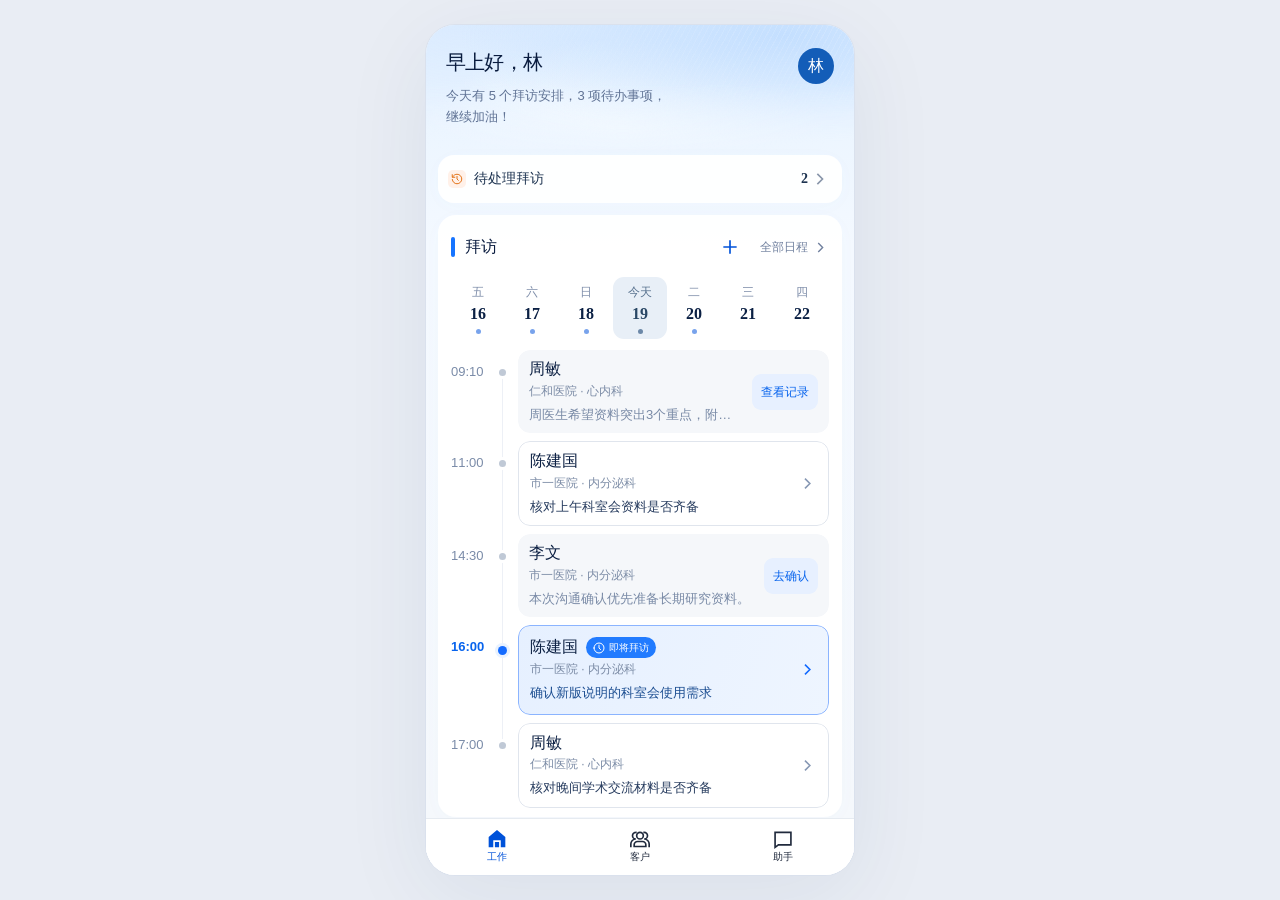
==== commit 61021552: "Refresh customers, optional todos, recorded past visits, and review editing." ====
--- a/index.html
+++ b/index.html
@@ -5,8 +5,8 @@
     <meta name="viewport" content="width=device-width, initial-scale=1, viewport-fit=cover" />
     <meta name="theme-color" content="#f5f7fa" />
     <title>拜访工作台</title>
-    <script type="module" crossorigin src="./assets/visit-crm-agent-v6-B5nXBWVh.js"></script>
-    <link rel="stylesheet" crossorigin href="./assets/visit-crm-agent-v6-4NdGaWac.css">
+    <script type="module" crossorigin src="./assets/visit-crm-agent-v6-CxukkfHQ.js"></script>
+    <link rel="stylesheet" crossorigin href="./assets/visit-crm-agent-v6-BPa-tikN.css">
   </head>
   <body>
     <div id="root"></div>
--- a/assets/visit-crm-agent-v6-BPa-tikN.css
+++ b/assets/visit-crm-agent-v6-BPa-tikN.css
@@ -0,0 +1 @@
+.t-safe-area-top{padding-top:constant(safe-area-inset-top);padding-top:env(safe-area-inset-top)}.t-safe-area-bottom{padding-bottom:constant(safe-area-inset-bottom);padding-bottom:env(safe-area-inset-bottom)}:root,:root[theme-mode=light]{--td-brand-color-1: #f2f3ff;--td-brand-color-2: #d9e1ff;--td-brand-color-3: #b5c7ff;--td-brand-color-4: #8eabff;--td-brand-color-5: #618dff;--td-brand-color-6: #366ef4;--td-brand-color-7: #0052d9;--td-brand-color-8: #003cab;--td-brand-color-9: #002a7c;--td-brand-color-10: #001a57;--td-warning-color-1: #fff1e9;--td-warning-color-2: #ffd9c2;--td-warning-color-3: #ffb98c;--td-warning-color-4: #fa9550;--td-warning-color-5: #e37318;--td-warning-color-6: #be5a00;--td-warning-color-7: #954500;--td-warning-color-8: #713300;--td-warning-color-9: #532300;--td-warning-color-10: #3b1700;--td-error-color-1: #fff0ed;--td-error-color-2: #ffd8d2;--td-error-color-3: #ffb9b0;--td-error-color-4: #ff9285;--td-error-color-5: #f6685d;--td-error-color-6: #d54941;--td-error-color-7: #ad352f;--td-error-color-8: #881f1c;--td-error-color-9: #68070a;--td-error-color-10: #490002;--td-success-color-1: #e3f9e9;--td-success-color-2: #c6f3d7;--td-success-color-3: #92dab2;--td-success-color-4: #56c08d;--td-success-color-5: #2ba471;--td-success-color-6: #008858;--td-success-color-7: #006c45;--td-success-color-8: #005334;--td-success-color-9: #003b23;--td-success-color-10: #002515;--td-gray-color-1: #f3f3f3;--td-gray-color-2: #eee;--td-gray-color-3: #e8e8e8;--td-gray-color-4: #ddd;--td-gray-color-5: #c6c6c6;--td-gray-color-6: #a6a6a6;--td-gray-color-7: #8b8b8b;--td-gray-color-8: #777;--td-gray-color-9: #5e5e5e;--td-gray-color-10: #4b4b4b;--td-gray-color-11: #393939;--td-gray-color-12: #2c2c2c;--td-gray-color-13: #242424;--td-gray-color-14: #181818;--td-font-white-1: #ffffff;--td-font-white-2: rgba(255, 255, 255, .55);--td-font-white-3: rgba(255, 255, 255, .35);--td-font-white-4: rgba(255, 255, 255, .22);--td-font-gray-1: rgba(0, 0, 0, .9);--td-font-gray-2: rgba(0, 0, 0, .6);--td-font-gray-3: rgba(0, 0, 0, .4);--td-font-gray-4: rgba(0, 0, 0, .26);--td-brand-color: var(--td-brand-color-7);--td-warning-color: var(--td-warning-color-5);--td-error-color: var(--td-error-color-6);--td-success-color: var(--td-success-color-5);--td-brand-color-focus: var(--td-brand-color-1);--td-brand-color-active: var(--td-brand-color-8);--td-brand-color-disabled: var(--td-brand-color-3);--td-brand-color-light: var(--td-brand-color-1);--td-brand-color-light-active: var(--td-brand-color-2);--td-warning-color-active: var(--td-warning-color-6);--td-warning-color-disabled: var(--td-warning-color-3);--td-warning-color-focus: var(--td-warning-color-2);--td-warning-color-light: var(--td-warning-color-1);--td-warning-color-light-active: var(--td-warning-color-2);--td-error-color-focus: var(--td-error-color-2);--td-error-color-active: var(--td-error-color-7);--td-error-color-disabled: var(--td-error-color-3);--td-error-color-light: var(--td-error-color-1);--td-error-color-light-active: var(--td-error-color-2);--td-success-color-focus: var(--td-success-color-2);--td-success-color-active: var(--td-success-color-6);--td-success-color-disabled: var(--td-success-color-3);--td-success-color-light: var(--td-success-color-1);--td-success-color-light-active: var(--td-success-color-2);--td-mask-active: rgba(0, 0, 0, .6);--td-mask-disabled: rgba(255, 255, 255, .6);--td-mask-background: rgba(255, 255, 255, .96);--td-mask-gradient: rgba(255, 255, 255, 0);--td-bg-color-page: var(--td-gray-color-1);--td-bg-color-container: var(--td-font-white-1);--td-bg-color-container-active: var(--td-gray-color-3);--td-bg-color-secondarycontainer: var(--td-gray-color-1);--td-bg-color-secondarycontainer-active: var(--td-gray-color-4);--td-bg-color-component: var(--td-gray-color-3);--td-bg-color-component-active: var(--td-gray-color-6);--td-bg-color-component-disabled: var(--td-gray-color-2);--td-bg-color-secondarycomponent: var(--td-gray-color-4);--td-bg-color-secondarycomponent-active: var(--td-gray-color-6);--td-bg-color-specialcomponent: #fff;--td-text-color-primary: var(--td-font-gray-1);--td-text-color-secondary: var(--td-font-gray-2);--td-text-color-placeholder: var(--td-font-gray-3);--td-text-color-disabled: var(--td-font-gray-4);--td-text-color-anti: var(--td-font-white-1);--td-text-color-brand: var(--td-brand-color);--td-text-color-link: var(--td-brand-color);--td-text-color-watermark: rgba(0, 0, 0, .1);--td-border-level-1-color: var(--td-gray-color-3);--td-component-stroke: var(--td-gray-color-3);--td-border-level-2-color: var(--td-gray-color-4);--td-component-border: var(--td-gray-color-4);--td-shadow-1: 0 1px 10px rgba(0, 0, 0, .05), 0 4px 5px rgba(0, 0, 0, .08), 0 2px 4px -1px rgba(0, 0, 0, .12);--td-shadow-2: 0 3px 14px 2px rgba(0, 0, 0, .05), 0 8px 10px 1px rgba(0, 0, 0, .06), 0 5px 5px -3px rgba(0, 0, 0, .1);--td-shadow-3: 0 6px 30px 5px rgba(0, 0, 0, .05), 0 16px 24px 2px rgba(0, 0, 0, .04), 0 8px 10px -5px rgba(0, 0, 0, .08);--td-shadow-4: 0 2px 8px 0 rgba(0, 0, 0, .06);--td-shadow-inset-top: inset 0 .5px 0 #dcdcdc;--td-shadow-inset-right: inset .5px 0 0 #dcdcdc;--td-shadow-inset-bottom: inset 0 -.5px 0 #dcdcdc;--td-shadow-inset-left: inset -.5px 0 0 #dcdcdc;--td-table-shadow-color: rgba(0, 0, 0, .08);--td-scrollbar-color: rgba(0, 0, 0, .1);--td-scrollbar-hover-color: rgba(0, 0, 0, .3);--td-scroll-track-color: #fff}:root.dark,:root[theme-mode=dark]{--td-brand-color-1: #1b2f51;--td-brand-color-2: #173463;--td-brand-color-3: #143975;--td-brand-color-4: #103d88;--td-brand-color-5: #0d429a;--td-brand-color-6: #054bbe;--td-brand-color-7: #2667d4;--td-brand-color-8: #4582e6;--td-brand-color-9: #699ef5;--td-brand-color-10: #96bbf8;--td-warning-color-1: #4f2a1d;--td-warning-color-2: #582f21;--td-warning-color-3: #733c23;--td-warning-color-4: #a75d2b;--td-warning-color-5: #cf6e2d;--td-warning-color-6: #dc7633;--td-warning-color-7: #e8935c;--td-warning-color-8: #ecbf91;--td-warning-color-9: #eed7bf;--td-warning-color-10: #f3e9dc;--td-error-color-1: #472324;--td-error-color-2: #5e2a2d;--td-error-color-3: #703439;--td-error-color-4: #83383e;--td-error-color-5: #a03f46;--td-error-color-6: #c64751;--td-error-color-7: #de6670;--td-error-color-8: #ec888e;--td-error-color-9: #edb1b6;--td-error-color-10: #eeced0;--td-success-color-1: #193a2a;--td-success-color-2: #1a4230;--td-success-color-3: #17533d;--td-success-color-4: #0d7a55;--td-success-color-5: #059465;--td-success-color-6: #43af8a;--td-success-color-7: #46bf96;--td-success-color-8: #80d2b6;--td-success-color-9: #b4e1d3;--td-success-color-10: #deede8;--td-gray-color-1: #f3f3f3;--td-gray-color-2: #eee;--td-gray-color-3: #e8e8e8;--td-gray-color-4: #ddd;--td-gray-color-5: #c6c6c6;--td-gray-color-6: #a6a6a6;--td-gray-color-7: #8b8b8b;--td-gray-color-8: #777;--td-gray-color-9: #5e5e5e;--td-gray-color-10: #4b4b4b;--td-gray-color-11: #393939;--td-gray-color-12: #2c2c2c;--td-gray-color-13: #242424;--td-gray-color-14: #181818;--td-font-white-1: rgba(255, 255, 255, .9);--td-font-white-2: rgba(255, 255, 255, .55);--td-font-white-3: rgba(255, 255, 255, .35);--td-font-white-4: rgba(255, 255, 255, .22);--td-font-gray-1: rgba(0, 0, 0, .9);--td-font-gray-2: rgba(0, 0, 0, .6);--td-font-gray-3: rgba(0, 0, 0, .4);--td-font-gray-4: rgba(0, 0, 0, .26);--td-brand-color: var(--td-brand-color-8);--td-warning-color: var(--td-warning-color-5);--td-error-color: var(--td-error-color-6);--td-success-color: var(--td-success-color-5);--td-brand-color-focus: var(--td-brand-color-1);--td-brand-color-active: var(--td-brand-color-9);--td-brand-color-disabled: var(--td-brand-color-3);--td-brand-color-light: var(--td-brand-color-1);--td-brand-color-light-active: var(--td-brand-color-2);--td-warning-color-focus: var(--td-warning-color-2);--td-warning-color-active: var(--td-warning-color-4);--td-warning-color-disabled: var(--td-warning-color-3);--td-warning-color-light: var(--td-warning-color-1);--td-warning-color-light-active: var(--td-warning-color-2);--td-error-color-focus: var(--td-error-color-2);--td-error-color-active: var(--td-error-color-5);--td-error-color-disabled: var(--td-error-color-3);--td-error-color-light: var(--td-error-color-1);--td-error-color-light-active: var(--td-error-color-2);--td-success-color-focus: var(--td-success-color-2);--td-success-color-active: var(--td-success-color-4);--td-success-color-disabled: var(--td-success-color-3);--td-success-color-light: var(--td-success-color-1);--td-success-color-light-active: var(--td-success-color-2);--td-mask-active: rgba(0, 0, 0, .4);--td-mask-disabled: rgba(0, 0, 0, .6);--td-mask-background: rgba(36, 36, 36, .96);--td-mask-gradient: rgba(36, 36, 36, 0);--td-bg-color-page: var(--td-gray-color-14);--td-bg-color-container: var(--td-gray-color-13);--td-bg-color-secondarycontainer: var(--td-gray-color-12);--td-bg-color-component: var(--td-gray-color-11);--td-bg-color-container-active: var(--td-gray-color-12);--td-bg-color-secondarycontainer-active: var(--td-gray-color-11);--td-bg-color-component-active: var(--td-gray-color-10);--td-bg-color-component-disabled: var(--td-gray-color-12);--td-bg-color-specialcomponent: transparent;--td-text-color-primary: var(--td-font-white-1);--td-text-color-secondary: var(--td-font-white-2);--td-text-color-placeholder: var(--td-font-white-3);--td-text-color-disabled: var(--td-font-white-4);--td-text-color-anti: var(--td-font-white-1);--td-text-color-brand: var(--td-brand-color-8);--td-text-color-link: var(--td-brand-color-8);--td-text-color-watermark: rgba(255, 255, 255, .1);--td-border-level-1-color: var(--td-gray-color-11);--td-component-stroke: var(--td-gray-color-11);--td-border-level-2-color: var(--td-gray-color-9);--td-component-border: var(--td-gray-color-9);--td-shadow-1: 0 4px 6px rgba(0, 0, 0, .06), 0 1px 10px rgba(0, 0, 0, .08), 0 2px 4px rgba(0, 0, 0, .12);--td-shadow-2: 0 8px 10px rgba(0, 0, 0, .12), 0 3px 14px rgba(0, 0, 0, .1), 0 5px 5px rgba(0, 0, 0, .16);--td-shadow-3: 0 16px 24px rgba(0, 0, 0, .14), 0 6px 30px rgba(0, 0, 0, .12), 0 8px 10px rgba(0, 0, 0, .2);--td-shadow-inset-top: inset 0 .5px 0 #5e5e5e;--td-shadow-inset-right: inset .5px 0 0 #5e5e5e;--td-shadow-inset-bottom: inset 0 -.5px 0 #5e5e5e;--td-shadow-inset-left: inset -.5px 0 0 #5e5e5e;--td-table-shadow-color: rgba(0, 0, 0, .55);--td-scrollbar-color: rgba(255, 255, 255, .1);--td-scroll-track-color: #333}:root{--td-radius-small: 3px;--td-radius-default: 6px;--td-radius-large: 9px;--td-radius-extraLarge: 12px;--td-radius-round: 999px;--td-radius-circle: 50%}:root{--td-font-family: PingFang SC, Microsoft YaHei, Arial Regular;--td-font-family-medium: PingFang SC, Microsoft YaHei, Arial Medium;--td-font-size-link-small: 12px;--td-font-size-link-medium: 14px;--td-font-size-link-large: 16px;--td-font-size-mark-extraSmall: 10px;--td-font-size-mark-small: 12px;--td-font-size-mark-medium: 14px;--td-font-size-mark-large: 16px;--td-font-size-body-extraSmall: 10px;--td-font-size-body-small: 12px;--td-font-size-body-medium: 14px;--td-font-size-body-large: 16px;--td-font-size-title-small: 14px;--td-font-size-title-medium: 16px;--td-font-size-title-large: 18px;--td-font-size-title-extraLarge: 20px;--td-font-size-headline-small: 24px;--td-font-size-headline-medium: 28px;--td-font-size-headline-large: 36px;--td-font-size-display-medium: 48px;--td-font-size-display-large: 64px;--td-line-height-link-small: 20px;--td-line-height-link-medium: 22px;--td-line-height-link-large: 24px;--td-line-height-mark-extraSmall: 16px;--td-line-height-mark-small: 20px;--td-line-height-mark-medium: 22px;--td-line-height-mark-large: 24px;--td-line-height-body-extraSmall: 16px;--td-line-height-body-small: 20px;--td-line-height-body-medium: 22px;--td-line-height-body-large: 24px;--td-line-height-title-small: 22px;--td-line-height-title-medium: 24px;--td-line-height-title-large: 26px;--td-line-height-title-extraLarge: 28px;--td-line-height-headline-small: 32px;--td-line-height-headline-medium: 36px;--td-line-height-headline-large: 44px;--td-line-height-display-medium: 56px;--td-line-height-display-large: 72px;--td-font-link-small: var(--td-font-size-link-small) / var(--td-line-height-link-small) var(--td-font-family);--td-font-link-medium: var(--td-font-size-link-medium) / var(--td-line-height-link-medium) var(--td-font-family);--td-font-link-large: var(--td-font-size-link-large) / var(--td-line-height-link-large) var(--td-font-family);--td-font-mark-extraSmall: 600 var(--td-font-size-mark-extraSmall) / var(--td-line-height-mark-extraSmall) var(--td-font-family);--td-font-mark-small: 600 var(--td-font-size-mark-small) / var(--td-line-height-mark-small) var(--td-font-family);--td-font-mark-medium: 600 var(--td-font-size-mark-medium) / var(--td-line-height-mark-medium) var(--td-font-family);--td-font-mark-large: 600 var(--td-font-size-mark-large) / var(--td-line-height-mark-large) var(--td-font-family);--td-font-body-extraSmall: var(--td-font-size-body-extraSmall) / var(--td-line-height-body-extraSmall) var(--td-font-family);--td-font-body-small: var(--td-font-size-body-small) / var(--td-line-height-body-small) var(--td-font-family);--td-font-body-medium: var(--td-font-size-body-medium) / var(--td-line-height-body-medium) var(--td-font-family);--td-font-body-large: var(--td-font-size-body-large) / var(--td-line-height-body-large) var(--td-font-family);--td-font-title-small: 600 var(--td-font-size-title-small) / var(--td-line-height-title-small) var(--td-font-family);--td-font-title-medium: 600 var(--td-font-size-title-medium) / var(--td-line-height-title-medium) var(--td-font-family);--td-font-title-large: 600 var(--td-font-size-title-large) / var(--td-line-height-title-large) var(--td-font-family);--td-font-title-extraLarge: 600 var(--td-font-size-title-extraLarge) / var(--td-line-height-title-extraLarge) var(--td-font-family);--td-font-headline-small: 600 var(--td-font-size-headline-small) / var(--td-line-height-headline-small) var(--td-font-family);--td-font-headline-medium: 600 var(--td-font-size-headline-medium) / var(--td-line-height-headline-medium) var(--td-font-family);--td-font-headline-large: 600 var(--td-font-size-headline-large) / var(--td-line-height-headline-large) var(--td-font-family);--td-font-display-medium: 600 var(--td-font-size-display-medium) / var(--td-line-height-display-medium) var(--td-font-family);--td-font-display-large: 600 var(--td-font-size-display-large) / var(--td-line-height-display-large) var(--td-font-family);--td-font-size: 10px;--td-font-size-xs: var(--td-font-size-body-extraSmall);--td-font-size-s: var(--td-font-size-body-small);--td-font-size-base: var(--td-font-size-title-small);--td-font-size-m: var(--td-font-size-title-medium);--td-font-size-l: var(--td-font-size-title-large);--td-font-size-xl: var(--td-font-size-title-extraLarge);--td-font-size-xxl: var(--td-font-size-headline-large)}:root{--td-spacer: 8px;--td-spacer-1: 12px;--td-spacer-2: 16px;--td-spacer-3: 24px;--td-spacer-4: 32px;--td-spacer-5: 48px;--td-spacer-6: 80px}:root,:root[theme-mode=light]{--td-switch-dot-disabled-color: var(--td-font-white-1);--td-switch-loading-color: var(--td-brand-color)}:root.dark,:root[theme-mode=dark]{--td-button-primary-disabled-color: var(--td-font-white-4);--td-skeleton-animation-gradient: rgba(255, 255, 255, .06);--td-slider-dot-bg-color: var(--td-gray-color-4);--td-slider-dot-disabled-bg-color: var(--td-gray-color-11);--td-slider-dot-disabled-border-color: var(--td-gray-color-12);--td-switch-dot-disabled-color: var(--td-font-white-2);--td-switch-loading-color: var(--td-font-white-1)}.t-loading{display:-webkit-box;display:-ms-flexbox;display:flex;-webkit-box-align:center;-ms-flex-align:center;align-items:center;position:relative;color:var(--td-loading-color, var(--td-brand-color, var(--td-brand-color-7, #0052d9)))}.t-loading--inherit-color{color:inherit}.t-loading--vertical{-webkit-box-orient:vertical;-webkit-box-direction:normal;-ms-flex-direction:column;flex-direction:column}.t-loading--vertical .t-loading__text{margin-left:0;margin-top:6px}.t-loading__bar{pointer-events:none}.t-loading__text{color:var(--td-loading-text-color, var(--td-text-color-primary, var(--td-font-gray-1, rgba(0, 0, 0, .9))));font:var(--td-loading-text-font, var(--td-font-body-small));margin-left:6px}.t-loading__text--only{margin-left:0}.t-loading__gradient{display:-webkit-box;display:-ms-flexbox;display:flex;-webkit-box-pack:center;-ms-flex-pack:center;justify-content:center;-webkit-box-align:center;-ms-flex-align:center;align-items:center;vertical-align:middle}.t-loading__gradient-conic{width:100%;height:100%;background:conic-gradient(from 90deg at 50% 50%,#fff 0deg,currentColor 360deg);border-radius:50%;mask:radial-gradient(transparent calc(50% - .5px),#fff 50%);-webkit-mask:radial-gradient(transparent calc(50% - .5px),#fff 50%)}.t-loading__spinner{position:relative;display:inline-block;width:20px;max-width:100%;height:20px;max-height:100%;vertical-align:middle;-webkit-animation:t-rotate .8s linear infinite;animation:t-rotate .8s linear infinite;-webkit-animation-timing-function:steps(12);animation-timing-function:steps(12)}.t-loading__spinner--line{position:absolute;top:0;left:0;width:100%;height:100%}.t-loading__spinner--line:before{display:block;width:2px;height:25%;margin:0 auto;background-color:var(--td-loading-line-bg-color, var(--td-text-color-primary, var(--td-font-gray-1, rgba(0, 0, 0, .9))));border-radius:40%;content:" "}.t-loading__dot{width:20%;height:20%;border-radius:50%;background-color:currentColor;-webkit-animation-duration:1.8s;animation-duration:1.8s;-webkit-animation-name:dotting;animation-name:dotting;-webkit-animation-timing-function:linear;animation-timing-function:linear;-webkit-animation-iteration-count:infinite;animation-iteration-count:infinite;-webkit-animation-fill-mode:both;animation-fill-mode:both}.t-loading__dot--paused{-webkit-animation-play-state:paused;animation-play-state:paused}.t-loading__dots{display:-webkit-box;display:-ms-flexbox;display:flex;-webkit-box-pack:justify;-ms-flex-pack:justify;justify-content:space-between;-webkit-box-align:center;-ms-flex-align:center;align-items:center;-webkit-animation:none;animation:none}.t-loading__parent,.t-loading__parent--relative{position:relative}.t-loading--lock{overflow:hidden}.t-loading--full{z-index:var(--td-loading-z-index, 3500);position:absolute;top:0;left:0;bottom:0;right:0;display:-webkit-box;display:-ms-flexbox;display:flex;-webkit-box-align:center;-ms-flex-align:center;align-items:center;vertical-align:middle;-webkit-box-pack:center;-ms-flex-pack:center;justify-content:center;background-color:var(--td-loading-full-bg-color, rgba(255, 255, 255, .6))}.t-loading--fullscreen{position:fixed;display:-webkit-box;display:-ms-flexbox;display:flex;-webkit-box-align:center;-ms-flex-align:center;align-items:center;vertical-align:middle;-webkit-box-pack:center;-ms-flex-pack:center;justify-content:center;top:0;left:0;width:100%;height:100%;z-index:var(--td-loading-z-index, 3500);background-color:var(--td-loading-full-bg-color, rgba(255, 255, 255, .6))}.t-loading--center{display:-webkit-inline-box;display:-ms-inline-flexbox;display:inline-flex;-webkit-box-align:center;-ms-flex-align:center;align-items:center;vertical-align:middle;-webkit-box-pack:center;-ms-flex-pack:center;justify-content:center}.t-loading__spinner--line-1{-webkit-transform:rotate(30deg);transform:rotate(30deg);opacity:1}.t-loading__spinner--line-2{-webkit-transform:rotate(60deg);transform:rotate(60deg);opacity:.9375}.t-loading__spinner--line-3{-webkit-transform:rotate(90deg);transform:rotate(90deg);opacity:.875}.t-loading__spinner--line-4{-webkit-transform:rotate(120deg);transform:rotate(120deg);opacity:.8125}.t-loading__spinner--line-5{-webkit-transform:rotate(150deg);transform:rotate(150deg);opacity:.75}.t-loading__spinner--line-6{-webkit-transform:rotate(180deg);transform:rotate(180deg);opacity:.6875}.t-loading__spinner--line-7{-webkit-transform:rotate(210deg);transform:rotate(210deg);opacity:.625}.t-loading__spinner--line-8{-webkit-transform:rotate(240deg);transform:rotate(240deg);opacity:.5625}.t-loading__spinner--line-9{-webkit-transform:rotate(270deg);transform:rotate(270deg);opacity:.5}.t-loading__spinner--line-10{-webkit-transform:rotate(300deg);transform:rotate(300deg);opacity:.4375}.t-loading__spinner--line-11{-webkit-transform:rotate(330deg);transform:rotate(330deg);opacity:.375}.t-loading__spinner--line-12{-webkit-transform:rotate(360deg);transform:rotate(360deg);opacity:.3125}@-webkit-keyframes t-rotate{0%{-webkit-transform:rotate(0deg);transform:rotate(0)}to{-webkit-transform:rotate(360deg);transform:rotate(360deg)}}@keyframes t-rotate{0%{-webkit-transform:rotate(0deg);transform:rotate(0)}to{-webkit-transform:rotate(360deg);transform:rotate(360deg)}}@-webkit-keyframes dotting{0%{opacity:.15}1%{opacity:.8}33%{opacity:.8}34%{opacity:.15}to{opacity:.15}}@keyframes dotting{0%{opacity:.15}1%{opacity:.8}33%{opacity:.8}34%{opacity:.15}to{opacity:.15}}.t-button--size-extra-small{font:var(--td-button-extra-small-font, var(--td-font-mark-medium));padding-left:var(--td-button-extra-small-padding-horizontal, 8px);padding-right:var(--td-button-extra-small-padding-horizontal, 8px);height:var(--td-button-extra-small-height, 28px)}.t-button--size-extra-small .t-icon{font-size:var(--td-button-extra-small-icon-size, 18px)}.t-button--size-small{font:var(--td-button-small-font, var(--td-font-mark-medium));padding-left:var(--td-button-small-padding-horizontal, 12px);padding-right:var(--td-button-small-padding-horizontal, 12px);height:var(--td-button-small-height, 32px)}.t-button--size-small .t-icon{font-size:var(--td-button-small-icon-size, 18px)}.t-button--size-medium{font:var(--td-button-medium-font, var(--td-font-mark-large));padding-left:var(--td-button-medium-padding-horizontal, 16px);padding-right:var(--td-button-medium-padding-horizontal, 16px);height:var(--td-button-medium-height, 40px)}.t-button--size-medium .t-icon{font-size:var(--td-button-medium-icon-size, 20px)}.t-button--size-large{font:var(--td-button-large-font, var(--td-font-mark-large));padding-left:var(--td-button-large-padding-horizontal, 20px);padding-right:var(--td-button-large-padding-horizontal, 20px);height:var(--td-button-large-height, 48px)}.t-button--size-large .t-icon{font-size:var(--td-button-large-icon-size, 24px)}.t-button--default{color:var(--td-button-default-color, var(--td-text-color-primary, var(--td-font-gray-1, rgba(0, 0, 0, .9))));background-color:var(--td-button-default-bg-color, var(--td-bg-color-component, var(--td-gray-color-3, #e8e8e8)))}.t-button--default:after{border-width:var(--td-button-border-width, 2px);border-color:var(--td-button-default-border-color, var(--td-bg-color-component, var(--td-gray-color-3, #e8e8e8)))}.t-button--default.t-button--hover{z-index:0}.t-button--default.t-button--hover,.t-button--default.t-button--hover:after{background-color:var(--td-button-default-active-bg-color, var(--td-bg-color-component-active, var(--td-gray-color-6, #a6a6a6)));border-color:var(--td-button-default-active-border-color, var(--td-bg-color-component-active, var(--td-gray-color-6, #a6a6a6)))}.t-button--default.t-button--disabled{color:var(--td-button-default-disabled-color, var(--td-text-color-disabled, var(--td-font-gray-4, rgba(0, 0, 0, .26))));background-color:var(--td-button-default-disabled-bg, var(--td-bg-color-component-disabled, var(--td-gray-color-2, #eeeeee)))}.t-button--default.t-button--disabled:after{border-color:var(--td-button-default-disabled-border-color, var(--td-bg-color-component-disabled, var(--td-gray-color-2, #eeeeee)))}.t-button--primary{color:var(--td-button-primary-color, var(--td-font-white-1, #ffffff));background-color:var(--td-button-primary-bg-color, var(--td-brand-color, var(--td-brand-color-7, #0052d9)))}.t-button--primary:after{border-width:var(--td-button-border-width, 2px);border-color:var(--td-button-primary-border-color, var(--td-brand-color, var(--td-brand-color-7, #0052d9)))}.t-button--primary.t-button--hover{z-index:0}.t-button--primary.t-button--hover,.t-button--primary.t-button--hover:after{background-color:var(--td-button-primary-active-bg-color, var(--td-brand-color-active, var(--td-brand-color-8, #003cab)));border-color:var(--td-button-primary-active-border-color, var(--td-brand-color-active, var(--td-brand-color-8, #003cab)))}.t-button--primary.t-button--disabled{color:var(--td-button-primary-disabled-color, var(--td-font-white-1, #ffffff));background-color:var(--td-button-primary-disabled-bg, var(--td-brand-color-disabled, var(--td-brand-color-3, #b5c7ff)))}.t-button--primary.t-button--disabled:after{border-color:var(--td-button-primary-disabled-border-color, var(--td-brand-color-disabled, var(--td-brand-color-3, #b5c7ff)))}.t-button--light{color:var(--td-button-light-color, var(--td-brand-color, var(--td-brand-color-7, #0052d9)));background-color:var(--td-button-light-bg-color, var(--td-brand-color-light, var(--td-brand-color-1, #f2f3ff)))}.t-button--light:after{border-width:var(--td-button-border-width, 2px);border-color:var(--td-button-light-border-color, var(--td-brand-color-light, var(--td-brand-color-1, #f2f3ff)))}.t-button--light.t-button--hover{z-index:0}.t-button--light.t-button--hover,.t-button--light.t-button--hover:after{background-color:var(--td-button-light-active-bg-color, var(--td-brand-color-light-active, var(--td-brand-color-2, #d9e1ff)));border-color:var(--td-button-light-active-border-color, var(--td-brand-color-light-active, var(--td-brand-color-2, #d9e1ff)))}.t-button--light.t-button--disabled{color:var(--td-button-light-disabled-color, var(--td-brand-color-disabled, var(--td-brand-color-3, #b5c7ff)));background-color:var(--td-button-light-disabled-bg, var(--td-brand-color-light, var(--td-brand-color-1, #f2f3ff)))}.t-button--light.t-button--disabled:after{border-color:var(--td-button-light-disabled-border-color, var(--td-brand-color-light, var(--td-brand-color-1, #f2f3ff)))}.t-button--danger{color:var(--td-button-danger-color, var(--td-font-white-1, #ffffff));background-color:var(--td-button-danger-bg-color, var(--td-error-color, var(--td-error-color-6, #d54941)))}.t-button--danger:after{border-width:var(--td-button-border-width, 2px);border-color:var(--td-button-danger-border-color, var(--td-error-color, var(--td-error-color-6, #d54941)))}.t-button--danger.t-button--hover{z-index:0}.t-button--danger.t-button--hover,.t-button--danger.t-button--hover:after{background-color:var(--td-button-danger-active-bg-color, var(--td-error-color-7, #ad352f));border-color:var(--td-button-danger-active-border-color, var(--td-error-color-7, #ad352f))}.t-button--danger.t-button--disabled{color:var(--td-button-danger-disabled-color, var(--td-font-white-1, #ffffff));background-color:var(--td-button-danger-disabled-bg, var(--td-error-color-3, #ffb9b0))}.t-button--danger.t-button--disabled:after{border-color:var(--td-button-danger-disabled-border-color, var(--td-error-color-3, #ffb9b0))}.t-button{display:-webkit-inline-box;display:-ms-inline-flexbox;display:inline-flex;-webkit-box-align:center;-ms-flex-align:center;align-items:center;-webkit-box-pack:center;-ms-flex-pack:center;justify-content:center;position:relative;white-space:nowrap;text-align:center;border:none;background-image:none;-webkit-transition:all .3s;transition:all .3s;border-radius:var(--td-button-border-radius, var(--td-radius-default, 6px));outline:none;vertical-align:top;text-decoration:none;cursor:pointer;-webkit-tap-highlight-color:transparent;-webkit-user-select:none;-moz-user-select:none;-ms-user-select:none;user-select:none;-ms-touch-action:manipulation;touch-action:manipulation;-webkit-appearance:none}.t-button:after{content:"";display:block;position:absolute;left:0;top:0;width:200%;height:200%;-webkit-transform:scale(.5);transform:scale(.5);-webkit-transform-origin:0 0;transform-origin:0 0;border-radius:calc(var(--td-button-border-radius, var(--td-radius-default, 6px)) * 2);border-style:solid;-webkit-box-sizing:border-box;box-sizing:border-box}.t-button--text{color:var(--td-button-default-color, var(--td-text-color-primary, var(--td-font-gray-1, rgba(0, 0, 0, .9))));background:none}.t-button--text:after{border:0}.t-button--text.t-button--hover,.t-button--text.t-button--hover:after{background-color:var(--td-button-default-text-active-bg-color, var(--td-bg-color-container-active, var(--td-gray-color-3, #e8e8e8)))}.t-button--text.t-button--primary{color:var(--td-button-primary-text-color, var(--td-brand-color, var(--td-brand-color-7, #0052d9)));background:none}.t-button--text.t-button--primary.t-button--hover,.t-button--text.t-button--primary.t-button--hover:after{background-color:var(--td-button-primary-text-active-bg-color, var(--td-bg-color-container-active, var(--td-gray-color-3, #e8e8e8)))}.t-button--text.t-button--primary.t-button--disabled{color:var(--td-button-primary-text-disabled-color, var(--td-brand-color-disabled, var(--td-brand-color-3, #b5c7ff)));background:none}.t-button--text.t-button--danger{color:var(--td-button-danger-text-color, var(--td-error-color, var(--td-error-color-6, #d54941)));background:none}.t-button--text.t-button--danger.t-button--hover,.t-button--text.t-button--danger.t-button--hover:after{background-color:var(--td-button-danger-text-active-bg-color, var(--td-bg-color-container-active, var(--td-gray-color-3, #e8e8e8)))}.t-button--text.t-button--danger.t-button--disabled{color:var(--td-button-danger-text-disabled-color, var(--td-button-danger-disabled-color, var(--td-font-white-1, #ffffff)));background:none}.t-button--text.t-button--light{color:var(--td-button-light-text-color, var(--td-brand-color, var(--td-brand-color-7, #0052d9)));background:none}.t-button--text.t-button--light.t-button--hover,.t-button--text.t-button--light.t-button--hover:after{background-color:var(--td-button-light-text-active-bg-color, var(--td-bg-color-container-active, var(--td-gray-color-3, #e8e8e8)))}.t-button--text.t-button--disabled{color:var(--td-button-default-disabled-color, var(--td-text-color-disabled, var(--td-font-gray-4, rgba(0, 0, 0, .26))))}.t-button--dashed,.t-button--outline{color:var(--td-button-default-outline-color, var(--td-text-color-primary, var(--td-font-gray-1, rgba(0, 0, 0, .9))));background-color:transparent}.t-button--dashed:after,.t-button--outline:after{border-color:var(--td-button-default-outline-border-color, var(--td-component-border, var(--td-gray-color-4, #dddddd)))}.t-button--dashed.t-button--hover,.t-button--outline.t-button--hover,.t-button--dashed.t-button--hover:after,.t-button--outline.t-button--hover:after{background-color:var(--td-button-default-outline-active-bg-color, var(--td-bg-color-container-active, var(--td-gray-color-3, #e8e8e8)));border-color:var(--td-button-default-outline-active-border-color, var(--td-component-border, var(--td-gray-color-4, #dddddd)))}.t-button--dashed.t-button--disabled,.t-button--outline.t-button--disabled{color:var(--td-button-default-outline-disabled-color, var(--td-component-border, var(--td-gray-color-4, #dddddd)))}.t-button--dashed.t-button--disabled:after,.t-button--outline.t-button--disabled:after{border-color:var(--td-button-default-outline-disabled-color, var(--td-component-border, var(--td-gray-color-4, #dddddd)))}.t-button--dashed.t-button--primary,.t-button--outline.t-button--primary{color:var(--td-button-primary-outline-color, var(--td-brand-color, var(--td-brand-color-7, #0052d9)))}.t-button--dashed.t-button--primary:after,.t-button--outline.t-button--primary:after{border-color:var(--td-button-primary-outline-border-color, var(--td-button-primary-outline-color, var(--td-brand-color, var(--td-brand-color-7, #0052d9))))}.t-button--dashed.t-button--primary.t-button--hover,.t-button--outline.t-button--primary.t-button--hover{color:var(--td-button-primary-outline-active-border-color, var(--td-brand-color-active, var(--td-brand-color-8, #003cab)))}.t-button--dashed.t-button--primary.t-button--hover:after,.t-button--outline.t-button--primary.t-button--hover:after{background-color:var(--td-button-primary-outline-active-bg-color, var(--td-bg-color-container-active, var(--td-gray-color-3, #e8e8e8)));border-color:var(--td-button-primary-outline-active-border-color, var(--td-brand-color-active, var(--td-brand-color-8, #003cab)))}.t-button--dashed.t-button--primary.t-button--disabled,.t-button--outline.t-button--primary.t-button--disabled{background-color:transparent;color:var(--td-button-primary-outline-disabled-color, var(--td-brand-color-disabled, var(--td-brand-color-3, #b5c7ff)))}.t-button--dashed.t-button--primary.t-button--disabled:after,.t-button--outline.t-button--primary.t-button--disabled:after{border-color:var(--td-button-primary-outline-disabled-color, var(--td-brand-color-disabled, var(--td-brand-color-3, #b5c7ff)))}.t-button--dashed.t-button--danger,.t-button--outline.t-button--danger{color:var(--td-button-danger-outline-color, var(--td-error-color, var(--td-error-color-6, #d54941)))}.t-button--dashed.t-button--danger:after,.t-button--outline.t-button--danger:after{border-color:var(--td-button-danger-outline-border-color, var(--td-button-danger-outline-color, var(--td-error-color, var(--td-error-color-6, #d54941))))}.t-button--dashed.t-button--danger.t-button--hover,.t-button--outline.t-button--danger.t-button--hover{color:var(--td-button-danger-outline-active-border-color, var(--td-error-color-7, #ad352f))}.t-button--dashed.t-button--danger.t-button--hover:after,.t-button--outline.t-button--danger.t-button--hover:after{background-color:var(--td-button-danger-outline-active-bg-color, var(--td-bg-color-container-active, var(--td-gray-color-3, #e8e8e8)));border-color:var(--td-button-danger-outline-active-border-color, var(--td-error-color-7, #ad352f))}.t-button--dashed.t-button--danger.t-button--disabled,.t-button--outline.t-button--danger.t-button--disabled{background-color:transparent;color:var(--td-button-danger-outline-disabled-color, var(--td-error-color-3, #ffb9b0))}.t-button--dashed.t-button--danger.t-button--disabled:after,.t-button--outline.t-button--danger.t-button--disabled:after{border-color:var(--td-button-danger-outline-disabled-color, var(--td-error-color-3, #ffb9b0))}.t-button--dashed.t-button--light,.t-button--outline.t-button--light{color:var(--td-button-light-outline-color, var(--td-brand-color, var(--td-brand-color-7, #0052d9)));background-color:var(--td-button-light-outline-bg-color, var(--td-brand-color-light, var(--td-brand-color-1, #f2f3ff)))}.t-button--dashed.t-button--light:after,.t-button--outline.t-button--light:after{border-color:var(--td-button-light-outline-border-color, var(--td-button-light-outline-color, var(--td-brand-color, var(--td-brand-color-7, #0052d9))))}.t-button--dashed.t-button--light.t-button--hover,.t-button--outline.t-button--light.t-button--hover{color:var(--td-button-light-outline-active-border-color, var(--td-brand-color-active, var(--td-brand-color-8, #003cab)))}.t-button--dashed.t-button--light.t-button--hover:after,.t-button--outline.t-button--light.t-button--hover:after{background-color:var(--td-button-light-outline-active-bg-color, var(--td-brand-color-light-active, var(--td-brand-color-2, #d9e1ff)));border-color:var(--td-button-light-outline-active-border-color, var(--td-brand-color-active, var(--td-brand-color-8, #003cab)))}.t-button--dashed.t-button--light.t-button--disabled,.t-button--outline.t-button--light.t-button--disabled{background-color:transparent;color:var(--td-button-light-outline-disabled-color, var(--td-brand-color-disabled, var(--td-brand-color-3, #b5c7ff)))}.t-button--dashed.t-button--light.t-button--disabled:after,.t-button--outline.t-button--light.t-button--disabled:after{border-color:var(--td-button-light-outline-disabled-color, var(--td-brand-color-disabled, var(--td-brand-color-3, #b5c7ff)))}.t-button--dashed:after{border-style:dashed}.t-button--ghost{background-color:transparent;color:var(--td-button-ghost-color, #fff)}.t-button--ghost:after{border-color:var(--td-button-ghost-border-color, var(--td-button-ghost-color, #fff))}.t-button--ghost.t-button--default.t-button--hover{color:var(--td-button-ghost-hover-color, var(--td-font-white-2, rgba(255, 255, 255, .55)))}.t-button--ghost.t-button--default.t-button--hover,.t-button--ghost.t-button--default.t-button--hover:after{background-color:transparent;border-color:var(--td-button-ghost-hover-color, var(--td-font-white-2, rgba(255, 255, 255, .55)))}.t-button--ghost.t-button--primary{color:var(--td-button-ghost-primary-color, var(--td-brand-color, var(--td-brand-color-7, #0052d9)))}.t-button--ghost.t-button--primary:after{border-color:var(--td-button-ghost-primary-border-color, var(--td-brand-color, var(--td-brand-color-7, #0052d9)))}.t-button--ghost.t-button--primary.t-button--hover{color:var(--td-button-ghost-primary-hover-color, var(--td-brand-color-active, var(--td-brand-color-8, #003cab)))}.t-button--ghost.t-button--primary.t-button--hover,.t-button--ghost.t-button--primary.t-button--hover:after{background-color:transparent;border-color:var(--td-button-ghost-primary-hover-color, var(--td-brand-color-active, var(--td-brand-color-8, #003cab)))}.t-button--ghost.t-button--primary.t-button--text.t-button--hover,.t-button--ghost.t-button--primary.t-button--text.t-button--hover:after{background-color:var(--td-gray-color-10, #4b4b4b)}.t-button--ghost.t-button--primary.t-button--disabled{background-color:transparent;color:var(--td-button-ghost-disabled-color, var(--td-font-white-4, rgba(255, 255, 255, .22)))}.t-button--ghost.t-button--primary.t-button--disabled:after{border-color:var(--td-button-ghost-disabled-color, var(--td-font-white-4, rgba(255, 255, 255, .22)))}.t-button--ghost.t-button--danger{color:var(--td-button-ghost-danger-color, var(--td-error-color, var(--td-error-color-6, #d54941)))}.t-button--ghost.t-button--danger:after{border-color:var(--td-button-ghost-danger-border-color, var(--td-error-color, var(--td-error-color-6, #d54941)))}.t-button--ghost.t-button--danger.t-button--hover{color:var(--td-button-ghost-danger-hover-color, var(--td-error-color-active, var(--td-error-color-7, #ad352f)))}.t-button--ghost.t-button--danger.t-button--hover,.t-button--ghost.t-button--danger.t-button--hover:after{background-color:transparent;border-color:var(--td-button-ghost-danger-hover-color, var(--td-error-color-active, var(--td-error-color-7, #ad352f)))}.t-button--ghost.t-button--danger.t-button--text.t-button--hover,.t-button--ghost.t-button--danger.t-button--text.t-button--hover:after{background-color:var(--td-gray-color-10, #4b4b4b)}.t-button--ghost.t-button--danger.t-button--disabled{background-color:transparent;color:var(--td-button-ghost-disabled-color, var(--td-font-white-4, rgba(255, 255, 255, .22)))}.t-button--ghost.t-button--danger.t-button--disabled:after{border-color:var(--td-button-ghost-disabled-color, var(--td-font-white-4, rgba(255, 255, 255, .22)))}.t-button--ghost.t-button--default.t-button--text.t-button--hover,.t-button--ghost.t-button--default.t-button--text.t-button--hover:after{background-color:var(--td-gray-color-10, #4b4b4b)}.t-button--ghost.t-button--default.t-button--disabled{background-color:transparent;color:var(--td-button-ghost-disabled-color, var(--td-font-white-4, rgba(255, 255, 255, .22)))}.t-button--ghost.t-button--default.t-button--disabled:after{border-color:var(--td-button-ghost-disabled-color, var(--td-font-white-4, rgba(255, 255, 255, .22)))}.t-loading+.t-button__content:not(:empty),.t-icon+.t-button__content:not(:empty),.t-button__content:not(:empty)+.t-icon{margin-left:4px}.t-button--round.t-button--size-large{border-radius:calc(var(--td-button-large-height, 48px) / 2)}.t-button--round.t-button--size-large:after{border-radius:var(--td-button-large-height, 48px)}.t-button--round.t-button--size-medium{border-radius:calc(var(--td-button-medium-height, 40px) / 2)}.t-button--round.t-button--size-medium:after{border-radius:var(--td-button-medium-height, 40px)}.t-button--round.t-button--size-small{border-radius:calc(var(--td-button-small-height, 32px) / 2)}.t-button--round.t-button--size-small:after{border-radius:var(--td-button-small-height, 32px)}.t-button--round.t-button--size-extra-small{border-radius:calc(var(--td-button-extra-small-height, 28px) / 2)}.t-button--round.t-button--size-extra-small:after{border-radius:var(--td-button-extra-small-height, 28px)}.t-button--square{padding:0}.t-button--square.t-button--size-large{width:var(--td-button-large-height, 48px)}.t-button--square.t-button--size-medium{width:var(--td-button-medium-height, 40px)}.t-button--square.t-button--size-small{width:var(--td-button-small-height, 32px)}.t-button--square.t-button--size-extra-small{width:var(--td-button-extra-small-height, 28px)}.t-button--circle{padding:0;border-radius:50%}.t-button--circle.t-button--size-large{width:var(--td-button-large-height, 48px)}.t-button--circle.t-button--size-large:after{border-radius:50%}.t-button--circle.t-button--size-medium{width:var(--td-button-medium-height, 40px)}.t-button--circle.t-button--size-medium:after{border-radius:50%}.t-button--circle.t-button--size-small{width:var(--td-button-small-height, 32px)}.t-button--circle.t-button--size-small:after{border-radius:50%}.t-button--circle.t-button--size-extra-small{width:var(--td-button-extra-small-height, 28px)}.t-button--circle.t-button--size-extra-small:after{border-radius:50%}.t-button--block{display:-webkit-box;display:-ms-flexbox;display:flex;width:100%}.t-button--disabled{cursor:not-allowed}.t-button__loading--wrapper{display:-webkit-box;display:-ms-flexbox;display:flex;-webkit-box-align:center;-ms-flex-align:center;align-items:center;-webkit-box-pack:center;-ms-flex-pack:center;justify-content:center}.t-button__loading--indicator{color:var(--td-font-white-1, #ffffff)}.t-button.t-button--hover:after{z-index:-1}.t-divider{display:-webkit-box;display:-ms-flexbox;display:flex;color:var(--td-divider-color, var(--td-bg-color-component, var(--td-gray-color-3, #e8e8e8)));border-color:var(--td-divider-color, var(--td-bg-color-component, var(--td-gray-color-3, #e8e8e8)));border-style:var(--td-divider-content-line-style, solid);border-width:0}.t-divider:before,.t-divider:after{content:"";display:block;-webkit-box-flex:1;-ms-flex:1;flex:1;-webkit-box-sizing:border-box;box-sizing:border-box;border:inherit;border-color:inherit;border-style:inherit}.t-divider--horizontal{-webkit-box-align:center;-ms-flex-align:center;align-items:center;margin:var(--td-divider-horizontal-margin, 10px) 0}.t-divider--horizontal:before,.t-divider--horizontal:after{border-top-width:var(--td-divider-border-width, 1px);-webkit-transform:scaleY(.5);transform:scaleY(.5);-webkit-transform-origin:center;transform-origin:center}.t-divider--horizontal .t-divider__content:not(:empty){margin:0 var(--td-divider-content-margin, var(--td-spacer-1, 12px))}.t-divider--vertical{-webkit-box-orient:vertical;-webkit-box-direction:normal;-ms-flex-direction:column;flex-direction:column;height:1em;margin:0 var(--td-divider-vertical-margin, var(--td-spacer, 8px))}.t-divider--vertical:before,.t-divider--vertical:after{border-left-width:1px;-webkit-transform:scaleX(.5);transform:scaleX(.5)}.t-divider--vertical-center{-webkit-box-align:center;-ms-flex-align:center;align-items:center;height:100%}.t-divider--dashed{border-style:dashed}.t-divider__content{font:var(--td-divider-content-font, var(--td-font-body-small));color:var(--td-divider-content-color, var(--td-text-color-placeholder, var(--td-font-gray-3, rgba(0, 0, 0, .4))))}.t-divider--left:before,.t-divider--right:after{max-width:30px}.t-fab{position:fixed}.t-fab__button{-webkit-box-shadow:var(--td-fab-shadow, var(--td-shadow-2, 0 3px 14px 2px rgba(0, 0, 0, .05), 0 8px 10px 1px rgba(0, 0, 0, .06), 0 5px 5px -3px rgba(0, 0, 0, .1)));box-shadow:var(--td-fab-shadow, var(--td-shadow-2, 0 3px 14px 2px rgba(0, 0, 0, .05), 0 8px 10px 1px rgba(0, 0, 0, .06), 0 5px 5px -3px rgba(0, 0, 0, .1)))}.t-fab--animation{-webkit-transition:all .3s cubic-bezier(.25,.8,.25,1);transition:all .3s cubic-bezier(.25,.8,.25,1)}.t-row{display:-webkit-box;display:-ms-flexbox;display:flex;-webkit-box-orient:horizontal;-webkit-box-direction:normal;-ms-flex-flow:row;flex-flow:row;-webkit-box-sizing:border-box;box-sizing:border-box;-ms-flex-wrap:wrap;flex-wrap:wrap}.t-col{display:block;-webkit-box-sizing:border-box;box-sizing:border-box;min-height:1px}.t-col--1{width:4.16666667%}.t-col--offset-1{margin-left:4.16666667%}.t-col--2{width:8.33333333%}.t-col--offset-2{margin-left:8.33333333%}.t-col--3{width:12.5%}.t-col--offset-3{margin-left:12.5%}.t-col--4{width:16.66666667%}.t-col--offset-4{margin-left:16.66666667%}.t-col--5{width:20.83333333%}.t-col--offset-5{margin-left:20.83333333%}.t-col--6{width:25%}.t-col--offset-6{margin-left:25%}.t-col--7{width:29.16666667%}.t-col--offset-7{margin-left:29.16666667%}.t-col--8{width:33.33333333%}.t-col--offset-8{margin-left:33.33333333%}.t-col--9{width:37.5%}.t-col--offset-9{margin-left:37.5%}.t-col--10{width:41.66666667%}.t-col--offset-10{margin-left:41.66666667%}.t-col--11{width:45.83333333%}.t-col--offset-11{margin-left:45.83333333%}.t-col--12{width:50%}.t-col--offset-12{margin-left:50%}.t-col--13{width:54.16666667%}.t-col--offset-13{margin-left:54.16666667%}.t-col--14{width:58.33333333%}.t-col--offset-14{margin-left:58.33333333%}.t-col--15{width:62.5%}.t-col--offset-15{margin-left:62.5%}.t-col--16{width:66.66666667%}.t-col--offset-16{margin-left:66.66666667%}.t-col--17{width:70.83333333%}.t-col--offset-17{margin-left:70.83333333%}.t-col--18{width:75%}.t-col--offset-18{margin-left:75%}.t-col--19{width:79.16666667%}.t-col--offset-19{margin-left:79.16666667%}.t-col--20{width:83.33333333%}.t-col--offset-20{margin-left:83.33333333%}.t-col--21{width:87.5%}.t-col--offset-21{margin-left:87.5%}.t-col--22{width:91.66666667%}.t-col--offset-22{margin-left:91.66666667%}.t-col--23{width:95.83333333%}.t-col--offset-23{margin-left:95.83333333%}.t-col--24{width:100%}.t-col--offset-24{margin-left:100%}.t-link--small .t-link__content{font:var(--td-font-body-small)}.t-link--small .t-link__prefix-icon,.t-link--small .t-link__suffix-icon{font-size:14px}.t-link--medium .t-link__content{font:var(--td-font-body-medium)}.t-link--medium .t-link__prefix-icon,.t-link--medium .t-link__suffix-icon{font-size:16px}.t-link--large .t-link__content{font:var(--td-font-body-large)}.t-link--large .t-link__prefix-icon,.t-link--large .t-link__suffix-icon{font-size:18px}.t-link--primary{color:var(--td-link-primary-color, var(--td-brand-color, var(--td-brand-color-7, #0052d9)))}.t-link--primary.t-link--underline:after{border-color:var(--td-link-primary-color, var(--td-brand-color, var(--td-brand-color-7, #0052d9)))}.t-link--primary.t-link--disabled{color:var(--td-link-primary-disabled-color, var(--td-brand-color-disabled, var(--td-brand-color-3, #b5c7ff)))}.t-link--primary:active.t-link--hover{color:var(--td-link-primary-active-color, var(--td-brand-color-active, var(--td-brand-color-8, #003cab)))}.t-link--primary:active.t-link--hover.t-link--underline:after{border-color:var(--td-link-primary-active-color, var(--td-brand-color-active, var(--td-brand-color-8, #003cab)))}.t-link--success{color:var(--td-link-success-color, var(--td-success-color, var(--td-success-color-5, #2ba471)))}.t-link--success.t-link--underline:after{border-color:var(--td-link-success-color, var(--td-success-color, var(--td-success-color-5, #2ba471)))}.t-link--success.t-link--disabled{color:var(--td-link-success-disabled-color, var(--td-success-color-disabled, var(--td-success-color-3, #92dab2)))}.t-link--success:active.t-link--hover{color:var(--td-link-success-active-color, var(--td-success-color-active, var(--td-success-color-6, #008858)))}.t-link--success:active.t-link--hover.t-link--underline:after{border-color:var(--td-link-success-active-color, var(--td-success-color-active, var(--td-success-color-6, #008858)))}.t-link--warning{color:var(--td-link-warning-color, var(--td-warning-color, var(--td-warning-color-5, #e37318)))}.t-link--warning.t-link--underline:after{border-color:var(--td-link-warning-color, var(--td-warning-color, var(--td-warning-color-5, #e37318)))}.t-link--warning.t-link--disabled{color:var(--td-link-warning-disabled-color, var(--td-warning-color-disabled, var(--td-warning-color-3, #ffb98c)))}.t-link--warning:active.t-link--hover{color:var(--td-link-warning-active-color, var(--td-warning-color-active, var(--td-warning-color-6, #be5a00)))}.t-link--warning:active.t-link--hover.t-link--underline:after{border-color:var(--td-link-warning-active-color, var(--td-warning-color-active, var(--td-warning-color-6, #be5a00)))}.t-link--default{color:var(--td-link-default-color, var(--td-text-color-primary, var(--td-font-gray-1, rgba(0, 0, 0, .9))))}.t-link--default.t-link--underline:after{border-color:var(--td-link-default-color, var(--td-text-color-primary, var(--td-font-gray-1, rgba(0, 0, 0, .9))))}.t-link--default.t-link--disabled{color:var(--td-link-default-disabled-color, var(--td-text-color-disabled, var(--td-font-gray-4, rgba(0, 0, 0, .26))))}.t-link--default:active.t-link--hover{color:var(--td-link-default-active-color, var(--td-brand-color-active, var(--td-brand-color-8, #003cab)))}.t-link--default:active.t-link--hover.t-link--underline:after{border-color:var(--td-link-default-active-color, var(--td-brand-color-active, var(--td-brand-color-8, #003cab)))}.t-link--danger{color:var(--td-link-danger-color, var(--td-error-color, var(--td-error-color-6, #d54941)))}.t-link--danger.t-link--underline:after{border-color:var(--td-link-danger-color, var(--td-error-color, var(--td-error-color-6, #d54941)))}.t-link--danger.t-link--disabled{color:var(--td-link-danger-disabled-color, var(--td-error-color-disabled, var(--td-error-color-3, #ffb9b0)))}.t-link--danger:active.t-link--hover{color:var(--td-link-danger-active-color, var(--td-error-color-active, var(--td-error-color-7, #ad352f)))}.t-link--danger:active.t-link--hover.t-link--underline:after{border-color:var(--td-link-danger-active-color, var(--td-error-color-active, var(--td-error-color-7, #ad352f)))}.t-link{position:relative;display:-webkit-box;display:-ms-flexbox;display:flex;-webkit-box-align:center;-ms-flex-align:center;align-items:center;-webkit-box-sizing:content-box;box-sizing:content-box;text-decoration:none}.t-link--underline:after{content:"";position:absolute;left:0;right:0;height:0;bottom:2px;opacity:1;border-bottom:1px solid #cd0be7}.t-link__prefix-icon:not(:empty)+.t-link__content:not(:empty){padding-left:4px;display:inherit}.t-link__content:not(:empty)+.t-link__suffix-icon:not(:empty){padding-left:4px;display:inherit}.t-typography{color:var(--td-text-color-primary, var(--td-font-gray-1, rgba(0, 0, 0, .9)));font:var(--td-font-body-medium);margin:var(--td-spacer-2, 16px) 0}h1.t-typography{font:var(--td-font-headline-large);margin-top:var(--td-spacer-4, 32px);margin-bottom:var(--td-spacer-3, 24px)}h2.t-typography{font:var(--td-font-headline-medium);margin-top:var(--td-spacer-4, 32px);margin-bottom:var(--td-spacer-3, 24px)}h3.t-typography{font:var(--td-font-headline-small);margin-top:var(--td-spacer-4, 32px);margin-bottom:var(--td-spacer-2, 16px)}h4.t-typography{font:var(--td-font-title-large);margin-top:var(--td-spacer-3, 24px);margin-bottom:var(--td-spacer-2, 16px)}h5.t-typography{font:var(--td-font-title-medium);margin-top:var(--td-spacer-3, 24px);margin-bottom:var(--td-spacer-2, 16px)}h6.t-typography{font:var(--td-font-title-small)}.t-typography strong{font-weight:600}.t-typography mark{background-color:#fcdf47}.t-typography code{border-radius:var(--td-radius-default, 6px);border:1px solid var(--td-component-border, var(--td-gray-color-4, #dddddd));margin:0 var(--td-spacer, 8px);background-color:var(--td-bg-color-secondarycontainer, var(--td-gray-color-1, #f3f3f3));padding:0 var(--td-spacer, 8px);-webkit-transition:background-color .2s;transition:background-color .2s;white-space:nowrap;font:var(--td-font-body-small);font-family:Source Code Pro,-apple-system,BlinkMacSystemFont,Segoe UI,Roboto,Hiragino Sans GB,Microsoft YaHei UI,Microsoft YaHei;display:inline-block}.t-typography kbd{border-radius:var(--td-radius-default, 6px);border:1px solid var(--td-component-border, var(--td-gray-color-4, #dddddd));margin:0 calc(var(--td-spacer, 8px) / 2);background-color:var(--td-bg-color-secondarycontainer, var(--td-gray-color-1, #f3f3f3));padding:0 var(--td-spacer, 8px);-webkit-box-shadow:0 1px 0 0 var(--td-component-border, var(--td-gray-color-4, #dddddd));box-shadow:0 1px 0 0 var(--td-component-border, var(--td-gray-color-4, #dddddd));font:var(--td-font-body-small);font-family:Source Code Pro,-apple-system,BlinkMacSystemFont,Segoe UI,Roboto,Hiragino Sans GB,Microsoft YaHei UI,Microsoft YaHei;display:inline-block}.t-typography--disabled{color:var(--td-text-color-disabled, var(--td-font-gray-4, rgba(0, 0, 0, .26)));cursor:not-allowed}.t-typography--success{color:var(--td-success-color, var(--td-success-color-5, #2ba471))}.t-typography--warning{color:var(--td-warning-color, var(--td-warning-color-5, #e37318))}.t-typography--error{color:var(--td-error-color, var(--td-error-color-6, #d54941))}.t-typography--secondary{color:var(--td-text-color-secondary, var(--td-font-gray-2, rgba(0, 0, 0, .6)))}.t-typography__copy:not(:empty){margin:0 4px}.t-typography-ellipsis-symbol,.t-typography .t-icon-copy{color:var(--td-brand-color, var(--td-brand-color-7, #0052d9));cursor:pointer}.t-typography .t-icon-checked{color:var(--td-success-color, var(--td-success-color-5, #2ba471))}.t-back-top{display:-webkit-box;display:-ms-flexbox;display:flex;-webkit-box-orient:vertical;-webkit-box-direction:normal;-ms-flex-direction:column;flex-direction:column;-webkit-box-align:center;-ms-flex-align:center;align-items:center;-webkit-box-pack:center;-ms-flex-pack:center;justify-content:center;background-color:transparent;overflow:hidden;-webkit-box-sizing:border-box;box-sizing:border-box;-webkit-transition:height .2s;transition:height .2s;height:auto}.t-back-top--fixed{position:fixed;right:var(--td-spacer, 8px);bottom:calc(var(--td-spacer-2, 16px) + env(safe-area-inset-bottom))}.t-back-top--round,.t-back-top--round-dark{width:48px;height:48px;border-radius:var(--td-back-top-round-border-radius, var(--td-radius-circle, 50%))}.t-back-top--round:after,.t-back-top--round-dark:after{border-radius:var(--td-back-top-round-border-radius, var(--td-radius-circle, 50%))}.t-back-top--round,.t-back-top--half-round{color:var(--td-back-top-round-color, var(--td-font-gray-1, rgba(0, 0, 0, .9)));background-color:var(--td-back-top-round-bg-color, var(--td-font-white-1, #ffffff))}.t-back-top--round-dark,.t-back-top--half-round-dark{color:var(--td-back-top-round-dark-color, var(--td-font-white-1, #ffffff));background-color:var(--td-back-top-round-dark-bg-color, var(--td-gray-color-14, #181818))}.t-back-top--half-round,.t-back-top--half-round-dark{width:60px;height:40px;border-radius:var(--td-back-top-half-round-border-radius, var(--td-radius-round, 999px)) 0 0 var(--td-back-top-half-round-border-radius, var(--td-radius-round, 999px));-webkit-box-orient:horizontal;-webkit-box-direction:normal;-ms-flex-direction:row;flex-direction:row;right:0}.t-back-top--half-round:after,.t-back-top--half-round-dark:after{border-radius:var(--td-back-top-half-round-border-radius, var(--td-radius-round, 999px)) 0 0 var(--td-back-top-half-round-border-radius, var(--td-radius-round, 999px))}.t-back-top--round:after,.t-back-top--half-round:after{top:-50%;right:-50%;bottom:-50%;left:-50%;border:1px solid var(--td-back-top-round-border-color, var(--td-component-border, var(--td-gray-color-4, #dddddd)));-webkit-transform:scale(.5);transform:scale(.5);position:absolute;-webkit-box-sizing:border-box;box-sizing:border-box;content:" ";pointer-events:none}.t-back-top--round-dark:after,.t-back-top--half-round-dark:after{top:-50%;right:-50%;bottom:-50%;left:-50%;border:1px solid var(--td-back-top-round-border-color, var(--td-gray-color-9, #5e5e5e));-webkit-transform:scale(.5);transform:scale(.5);position:absolute;-webkit-box-sizing:border-box;box-sizing:border-box;content:" ";pointer-events:none}.t-back-top__text--round,.t-back-top__text--round-dark,.t-back-top__text--half-round,.t-back-top__text--half-round-dark{font-weight:600;font-size:var(--td-font-size, 10px);line-height:12px}.t-back-top__text--half-round,.t-back-top__text--half-round-dark{width:2em}.t-back-top__icon:not(:empty)+.t-back-top__text--half-round,.t-back-top__icon:not(:empty)+.t-back-top__text--half-round-dark{margin-left:2px}.t-back-top__icon{display:-webkit-box;display:-ms-flexbox;display:flex;-webkit-box-pack:center;-ms-flex-pack:center;justify-content:center;-webkit-box-align:center;-ms-flex-align:center;align-items:center;font-size:22px}.t-overlay-fade-enter,.t-overlay-fade-appear{opacity:0;-webkit-animation-fill-mode:both;animation-fill-mode:both;-webkit-animation-timing-function:linear;animation-timing-function:linear;-webkit-animation-play-state:paused;animation-play-state:paused}.t-overlay-fade-exit{-webkit-animation-fill-mode:both;animation-fill-mode:both;-webkit-animation-timing-function:linear;animation-timing-function:linear;-webkit-animation-play-state:paused;animation-play-state:paused}.t-overlay-fade-enter.t-overlay-fade-enter-active,.t-overlay-fade-enter.t-overlay-fade-enter-active.t-overlay-fade-enter-to,.t-overlay-fade-appear.t-overlay-fade-appear-active,.t-overlay-fade-appear.t-overlay-fade-appear-active.t-overlay-fade-appear-to{-webkit-animation-name:tOverlayFadeIn;animation-name:tOverlayFadeIn;-webkit-animation-play-state:running;animation-play-state:running}.t-overlay-fade-exit.t-overlay-fade-exit-active,.t-overlay-fade-leave-active.t-overlay-fade-leave-to{-webkit-animation-name:tOverlayFadeOut;animation-name:tOverlayFadeOut;-webkit-animation-play-state:running;animation-play-state:running}@-webkit-keyframes tOverlayFadeIn{0%{opacity:0}to{opacity:1}}@keyframes tOverlayFadeIn{0%{opacity:0}to{opacity:1}}@-webkit-keyframes tOverlayFadeOut{0%{opacity:1}to{opacity:0}}@keyframes tOverlayFadeOut{0%{opacity:1}to{opacity:0}}.t-overlay{position:fixed;top:0;left:0;width:100%;bottom:0;z-index:var(--td-overlay-zIndex, 1000);background-color:var(--td-overlay-bg-color, var(--td-mask-active, rgba(0, 0, 0, .6)))}.t-overlay-enter-from,.t-overlay-leave-to{opacity:0}.t-overlay-enter-active,.t-overlay-leave-active{-webkit-transition-property:opacity;transition-property:opacity;-webkit-transition-timing-function:ease;transition-timing-function:ease}.t-overlay--lock{overflow:hidden}.slide-top-enter-active{-webkit-animation:t-slide-top-in .3s;animation:t-slide-top-in .3s}.slide-top-leave-active{-webkit-animation:t-slide-top-out .3s;animation:t-slide-top-out .3s}.slide-right-enter-active{-webkit-animation:t-slide-right-in .3s;animation:t-slide-right-in .3s}.slide-right-leave-active{-webkit-animation:t-slide-right-out .3s;animation:t-slide-right-out .3s}.slide-bottom-enter-active{-webkit-animation:t-slide-bottom-in .3s;animation:t-slide-bottom-in .3s}.slide-bottom-leave-active{-webkit-animation:t-slide-bottom-out .3s;animation:t-slide-bottom-out .3s}.slide-left-enter-active{-webkit-animation:t-slide-left-in .3s;animation:t-slide-left-in .3s}.slide-left-leave-active{-webkit-animation:t-slide-left-out .3s;animation:t-slide-left-out .3s}.fade-zoom-enter-active{-webkit-animation:t-fade-zoom-in .35s;animation:t-fade-zoom-in .35s}.fade-zoom-leave-active{-webkit-animation:t-fade-zoom-out .35s;animation:t-fade-zoom-out .35s}.fade-enter-active{-webkit-animation:t-fade-in .3s;animation:t-fade-in .3s}.fade-leave-active{-webkit-animation:t-fade-out .3s;animation:t-fade-out .3s}.t-popup,.t-overlay.t-popup-zIndex{z-index:1500}.t-popup{position:fixed;max-height:100vh;background-color:var(--td-popup-bg-color, var(--td-bg-color-container, var(--td-font-white-1, #ffffff)));-webkit-box-sizing:border-box;box-sizing:border-box;will-change:transform,opacity}.t-popup__content{position:relative;z-index:1}.t-popup__close{position:absolute;top:0;right:0;padding:10px;line-height:1;color:var(--td-popup-close-btn-color, var(--td-text-color-primary, var(--td-font-gray-1, rgba(0, 0, 0, .9))))}.t-popup--top{top:0;left:0;width:100%;border-bottom-left-radius:var(--td-popup-border-radius, var(--td-radius-extraLarge, 12px));border-bottom-right-radius:var(--td-popup-border-radius, var(--td-radius-extraLarge, 12px))}.t-popup--bottom{bottom:0;left:0;width:100vw;border-top-left-radius:var(--td-popup-border-radius, var(--td-radius-extraLarge, 12px));border-top-right-radius:var(--td-popup-border-radius, var(--td-radius-extraLarge, 12px));padding-bottom:constant(safe-area-inset-bottom);padding-bottom:env(safe-area-inset-bottom)}.t-popup--left{top:0;left:0;height:100vh}.t-popup--right{top:0;right:0;height:100vh}.t-popup--center{top:50%;left:50%;-webkit-transform:scale(1) translate3d(-50%,-50%,0);transform:scale(1) translate3d(-50%,-50%,0);border-radius:var(--td-popup-border-radius, var(--td-radius-extraLarge, 12px))}.t-popup.t-dialog-enter.t-popup--center,.t-popup.t-dialog-leave-to.t-popup--center{-webkit-transform:scale(.6) translate3d(-50%,-50%,0);transform:scale(.6) translate3d(-50%,-50%,0);opacity:0}.t-popup--lock,.t-popup-overflow-hidden{overflow:hidden}.t-drawer{background:var(--td-drawer-bg-color, var(--td-bg-color-container, var(--td-font-white-1, #ffffff)));height:100vh;width:var(--td-drawer-width, 280px);display:-webkit-box;display:-ms-flexbox;display:flex;-webkit-box-orient:vertical;-webkit-box-direction:normal;-ms-flex-direction:column;flex-direction:column}.t-drawer--hover{background-color:var(--td-drawer-hover-color, var(--td-bg-color-secondarycontainer, var(--td-gray-color-1, #f3f3f3)))}.t-drawer__title{font:var(--td-drawer-title-font, var(--td-font-title-large));padding:24px 16px 8px;color:var(--td-drawer-title-color, var(--td-text-color-primary, var(--td-font-gray-1, rgba(0, 0, 0, .9))))}.t-drawer__sidebar{overflow-y:scroll;height:var(--td-drawer-sidebar-height, 70vh)}.t-drawer__sidebar-item{display:-webkit-box;display:-ms-flexbox;display:flex;-webkit-box-align:center;-ms-flex-align:center;align-items:center;position:relative;padding:var(--td-drawer-item-padding, 16px) 0 var(--td-drawer-item-padding, 16px) var(--td-drawer-item-padding, 16px);font:var(--td-font-body-large)}.t-drawer__sidebar-item:after{content:"";display:block;position:absolute;top:unset;bottom:0;left:unset;right:unset;background-color:var(--td-drawer-border-color, var(--td-border-color, var(--td-gray-color-3, #e8e8e8)))}.t-drawer__sidebar-item:after{height:1px;left:0;right:0;-webkit-transform:scaleY(.5);transform:scaleY(.5)}.t-drawer__sidebar-item:after{left:var(--td-drawer-item-padding, 16px)}.t-drawer__sidebar-item-title{-webkit-box-flex:1;-ms-flex:1;flex:1;color:var(--td-drawer-title-color, var(--td-text-color-primary, var(--td-font-gray-1, rgba(0, 0, 0, .9))))}.t-drawer__sidebar-item-icon{padding-right:8px;color:var(--td-drawer-title-color, var(--td-drawer-title-color, var(--td-text-color-primary, var(--td-font-gray-1, rgba(0, 0, 0, .9)))));font-size:var(--td-drawer-item-icon-size, 24px)}.t-drawer__footer{-webkit-box-flex:1;-ms-flex:1;flex:1;display:-webkit-box;display:-ms-flexbox;display:flex;-webkit-box-orient:vertical;-webkit-box-direction:normal;-ms-flex-direction:column;flex-direction:column;padding-bottom:var(--td-drawer-footer-padding-bottom, 20px)}.t-indexes{position:relative;height:100vh;overflow-y:scroll}.t-indexes__sidebar{position:fixed;right:var(--td-indexes-sidebar-right, 8px);color:var(--td-indexes-sidebar-color, var(--td-text-color-primary, var(--td-font-gray-1, rgba(0, 0, 0, .9))));font:var(--td-indexes-sidebar-font, var(--td-font-body-small));display:-webkit-box;display:-ms-flexbox;display:flex;-webkit-box-align:center;-ms-flex-align:center;align-items:center;-webkit-box-pack:center;-ms-flex-pack:center;justify-content:center;-webkit-box-orient:vertical;-webkit-box-direction:normal;-ms-flex-flow:column nowrap;flex-flow:column nowrap;top:50%;-webkit-transform:translateY(-50%);transform:translateY(-50%);z-index:1}.t-indexes__sidebar-item{min-width:var(--td-indexes-sidebar-item-size, 20px);height:var(--td-indexes-sidebar-item-size, 20px);padding:0 calc(var(--td-spacer, 8px) / 2);-webkit-box-sizing:border-box;box-sizing:border-box;border-radius:var(--td-indexes-sidebar-item-size, 20px);position:relative;text-align:center}.t-indexes__sidebar-item--active{background-color:var(--td-indexes-sidebar-active-bg-color, var(--td-brand-color, var(--td-brand-color-7, #0052d9)));color:var(--td-indexes-sidebar-active-color, var(--td-text-color-anti, var(--td-font-white-1, #ffffff)))}.t-indexes__sidebar-item+.t-indexes__sidebar-item{margin-top:2px}.t-indexes__sidebar-tips{display:-webkit-box;display:-ms-flexbox;display:flex;-webkit-box-align:center;-ms-flex-align:center;align-items:center;-webkit-box-pack:center;-ms-flex-pack:center;justify-content:center;min-width:var(--td-indexes-sidebar-tips-size, 48px);max-width:99px;padding:0 var(--td-spacer-2, 16px);-webkit-box-sizing:border-box;box-sizing:border-box;white-space:nowrap;overflow:hidden;text-overflow:ellipsis;height:var(--td-indexes-sidebar-tips-size, 48px);font:var(--td-indexes-sidebar-tips-font, var(--td-font-title-extraLarge));color:var(--td-indexes-sidebar-tips-color, var(--td-brand-color, var(--td-brand-color-7, #0052d9)));background-color:var(--td-indexes-sidebar-tips-bg-color, var(--td-brand-color-light, var(--td-brand-color-1, #f2f3ff)));border-radius:var(--td-indexes-sidebar-tips-size, 48px);position:absolute;top:50%;bottom:0;-webkit-transform:translateY(-50%);transform:translateY(-50%);right:var(--td-indexes-sidebar-tips-right, calc(100% + 16px) )}.t-indexes-anchor{color:var(--td-indexes-anchor-color, var(--td-text-color-primary, var(--td-font-gray-1, rgba(0, 0, 0, .9))));font:var(--td-indexes-anchor-font, var(--td-font-body-medium))}.t-indexes-anchor__header{display:none;padding:4px 16px;background-color:var(--td-indexes-anchor-bg-color, var(--td-bg-color-secondarycontainer, var(--td-gray-color-1, #f3f3f3)))}.t-indexes-anchor__header--active{background-color:var(--td-indexes-anchor-active-bg-color, var(--td-bg-color-container, var(--td-font-white-1, #ffffff)));position:relative}.t-indexes-anchor__header--active:after{content:"";display:block;position:absolute;top:unset;bottom:0;left:unset;right:unset;background-color:var(--td-component-border, var(--td-gray-color-4, #dddddd))}.t-indexes-anchor__header--active:after{height:1px;left:0;right:0;-webkit-transform:scaleY(.5);transform:scaleY(.5)}.t-indexes-anchor__slot{overflow:hidden}.t-indexes-anchor__slot:empty+.t-indexes-anchor__header{display:block}.t-indexes-anchor__wrapper{will-change:transform}.t-indexes-anchor__wrapper--sticky{position:fixed;top:0;left:0;width:100%;z-index:1}.t-indexes-anchor__wrapper--active{color:var(--td-indexes-anchor-active-color, var(--td-brand-color, var(--td-brand-color-7, #0052d9)));font-weight:var(--td-indexes-anchor-active-font-weight, 600)}.t-navbar{position:relative}.t-navbar--fixed .t-navbar__content{position:fixed;top:0;left:0;right:0}.t-navbar--visible{display:block}.t-navbar--visible-animation{opacity:1;-webkit-transition:opacity .3s cubic-bezier(.645,.045,.355,1);transition:opacity .3s cubic-bezier(.645,.045,.355,1)}.t-navbar--hide-animation{opacity:0;-webkit-transition:opacity .3s cubic-bezier(.645,.045,.355,1);transition:opacity .3s cubic-bezier(.645,.045,.355,1)}.t-navbar--hide{display:none}.t-navbar__placeholder{height:var(--td-navbar-height, 48px);padding-top:var(--td-navbar-padding-top, 0);position:relative;visibility:hidden}.t-navbar__content{position:relative;height:var(--td-navbar-height, 48px);padding-top:var(--td-navbar-padding-top, 0);color:var(--td-navbar-color, var(--td-text-color-primary, var(--td-font-gray-1, rgba(0, 0, 0, .9))));background-color:var(--td-navbar-bg-color, var(--td-bg-color-container, var(--td-font-white-1, #ffffff)))}.t-navbar__left,.t-navbar__right{position:absolute;bottom:0;height:var(--td-navbar-height, 48px);-webkit-box-sizing:border-box;box-sizing:border-box;display:-webkit-box;display:-ms-flexbox;display:flex;-webkit-box-align:center;-ms-flex-align:center;align-items:center}.t-navbar__left{left:0;margin-left:var(--td-spacer-1, 12px)}.t-navbar__left-arrow{font-size:var(--td-navbar-left-arrow-size, 24px)}.t-navbar__capsule{position:relative;-webkit-box-sizing:border-box;box-sizing:border-box;width:var(--td-navbar-capsule-width, 88px);height:var(--td-navbar-capsule-height, 32px);display:-webkit-box;display:-ms-flexbox;display:flex;-webkit-box-align:center;-ms-flex-align:center;align-items:center}.t-navbar__capsule:before{content:"";position:absolute;top:0;left:0;width:200%;height:200%;-webkit-transform:scale(.5);transform:scale(.5);-webkit-transform-origin:0 0;transform-origin:0 0;-webkit-box-sizing:border-box;box-sizing:border-box;border-radius:calc(var(--td-navbar-capsule-border-radius, 16px) * 2);border:1px solid var(--td-navbar-capsule-border-color, #e3e6ea)}.t-navbar__capsule:empty{display:none}.t-navbar__center{text-align:center;height:var(--td-navbar-height, 48px);-webkit-box-flex:1;-ms-flex:1;flex:1;display:-webkit-box;display:-ms-flexbox;display:flex;-webkit-box-align:center;-ms-flex-align:center;align-items:center;-webkit-box-pack:center;-ms-flex-pack:center;justify-content:center;overflow:hidden}.t-navbar__center-title{font:var(--td-navbar-title-font, var(--td-font-title-large));text-overflow:ellipsis;white-space:nowrap;overflow:hidden}.t-navbar__right{right:0;margin-right:var(--td-spacer-1, 12px)}.t-badge{position:relative;display:-webkit-inline-box;display:-ms-inline-flexbox;display:inline-flex;-webkit-box-align:start;-ms-flex-align:start;align-items:start}.t-badge--basic{z-index:100;padding:0 var(--td-badge-basic-padding, 4px);font:var(--td-badge-font, var(--td-font-mark-extraSmall));color:var(--td-badge-text-color, var(--td-text-color-anti, var(--td-font-white-1, #ffffff)));background-color:var(--td-badge-bg-color, var(--td-error-color, var(--td-error-color-6, #d54941)));text-align:center;height:var(--td-badge-basic-height, 16px);border-radius:var(--td-badge-border-radius, 2px)}.t-badge--dot{height:var(--td-badge-dot-size, 8px);border-radius:50%;min-width:var(--td-badge-dot-size, 8px);padding:0}.t-badge--count{min-width:var(--td-badge-basic-width, 16px);white-space:nowrap;-webkit-box-sizing:border-box;box-sizing:border-box}.t-badge--circle{border-radius:calc(var(--td-badge-basic-height, 16px) / 2)}.t-badge__ribbon-outer,.t-badge__ribbon-right-outer,.t-badge__triangle-right-outer,.t-badge__ribbon-left-outer,.t-badge__triangle-left-outer{position:absolute;top:0}.t-badge__ribbon-outer,.t-badge__ribbon-right-outer,.t-badge__triangle-right-outer{right:0}.t-badge__ribbon-left-outer,.t-badge__triangle-left-outer{left:0}.t-badge--bubble{border-radius:var(--td-badge-bubble-border-radius, 10px 10px 10px 1px)}.t-badge--ribbon,.t-badge--ribbon-right,.t-badge--ribbon-left,.t-badge--triangle-left,.t-badge--triangle-right{width:calc(var(--td-badge-basic-height, 16px) * 2);height:calc(var(--td-badge-basic-height, 16px) * 2);border-radius:0;padding:0;position:absolute;top:0;display:-webkit-box;display:-ms-flexbox;display:flex;-webkit-box-align:center;-ms-flex-align:center;align-items:center;-webkit-box-pack:center;-ms-flex-pack:center;justify-content:center;overflow:hidden}.t-badge--ribbon,.t-badge--ribbon-right{background:linear-gradient(45deg,transparent 50%,var(--td-badge-bg-color, var(--td-error-color, var(--td-error-color-6, #d54941))) 50%,var(--td-badge-bg-color, var(--td-error-color, var(--td-error-color-6, #d54941))) 85%,transparent 85%)}.t-badge--triangle-right{background:linear-gradient(45deg,transparent 50%,var(--td-badge-bg-color, var(--td-error-color, var(--td-error-color-6, #d54941))) 50%)}.t-badge--ribbon,.t-badge--ribbon-right,.t-badge--triangle-right{right:0}.t-badge--ribbon .t-badge__count,.t-badge--ribbon-right .t-badge__count,.t-badge--triangle-right .t-badge__count{-webkit-transform:rotate(45deg) translateY(calc(-1 * var(--td-line-height-mark-extraSmall, 16px) / 2 + .5px));transform:rotate(45deg) translateY(calc(-1 * var(--td-line-height-mark-extraSmall, 16px) / 2 + .5px))}.t-badge--ribbon-left{background:linear-gradient(-45deg,transparent 50%,var(--td-badge-bg-color, var(--td-error-color, var(--td-error-color-6, #d54941))) 50%,var(--td-badge-bg-color, var(--td-error-color, var(--td-error-color-6, #d54941))) 85%,transparent 85%)}.t-badge--triangle-left{background:linear-gradient(-45deg,transparent 50%,var(--td-badge-bg-color, var(--td-error-color, var(--td-error-color-6, #d54941))) 50%)}.t-badge--ribbon-left,.t-badge--triangle-left{left:0}.t-badge--ribbon-left .t-badge__count,.t-badge--triangle-left .t-badge__count{-webkit-transform:rotate(-45deg) translateY(calc(-1 * var(--td-line-height-mark-extraSmall, 16px) / 2 + .5px));transform:rotate(-45deg) translateY(calc(-1 * var(--td-line-height-mark-extraSmall, 16px) / 2 + .5px))}.t-badge--large{font:var(--td-badge-large-font, var(--td-font-mark-small));height:var(--td-badge-large-height, 20px);min-width:var(--td-badge-large-height, 20px);padding:0 var(--td-badge-large-padding, 5px)}.t-badge--large.t-badge--circle{border-radius:calc(var(--td-badge-large-height, 20px) / 2)}.t-badge--large.t-badge--ribbon,.t-badge--large.t-badge--ribbon-right,.t-badge--large.t-badge--ribbon-left,.t-badge--large.t-badge--triangle-right,.t-badge--large.t-badge--triangle-left{width:calc(var(--td-badge-large-height, 20px) * 2);height:calc(var(--td-badge-large-height, 20px) * 2);padding:0}.t-badge--large.t-badge--ribbon .t-badge__count,.t-badge--large.t-badge--ribbon-right .t-badge__count,.t-badge--large.t-badge--triangle-right .t-badge__count{-webkit-transform:rotate(45deg) translateY(calc(-1 * var(--td-line-height-mark-small, 20px) / 2 + 1.5px));transform:rotate(45deg) translateY(calc(-1 * var(--td-line-height-mark-small, 20px) / 2 + 1.5px))}.t-badge--large.t-badge--ribbon-left .t-badge__count,.t-badge--large.t-badge--triangle-left .t-badge__count{-webkit-transform:rotate(-45deg) translateY(calc(-1 * var(--td-line-height-mark-small, 20px) / 2 + 1.5px));transform:rotate(-45deg) translateY(calc(-1 * var(--td-line-height-mark-small, 20px) / 2 + 1.5px))}.t-badge__content:not(:empty)+.t-badge--bubble.t-has-count,.t-badge__content:not(:empty)+.t-badge--circle.t-has-count,.t-badge__content:not(:empty)+.t-badge--square.t-has-count{-webkit-transform-origin:center center;transform-origin:center center;-webkit-transform:translate(-50%,-50%);transform:translate(-50%,-50%);position:absolute;top:0;left:100%}.t-badge__content-text{display:block;font:var(--td-font-body-large);color:var(--td-badge-content-text-color, var(--td-text-color-primary, var(--td-font-gray-1, rgba(0, 0, 0, .9))))}.t-badge__count:empty{display:none}.t-side-bar{display:-webkit-box;display:-ms-flexbox;display:flex;-webkit-box-orient:vertical;-webkit-box-direction:normal;-ms-flex-direction:column;flex-direction:column;width:var(--td-side-bar-width, 103px);height:var(--td-side-bar-height, 100%);overflow-y:auto;background-color:var(--td-side-bar-bg-color, var(--td-bg-color-secondarycontainer, var(--td-gray-color-1, #f3f3f3)))}.t-side-bar-item{display:-webkit-box;display:-ms-flexbox;display:flex;-webkit-box-align:center;-ms-flex-align:center;align-items:center;-webkit-box-pack:start;-ms-flex-pack:start;justify-content:start;position:relative;padding:var(--td-side-bar-item-padding, var(--td-spacer-2, 16px));font:var(--td-side-bar-font, var(--td-font-body-large));color:var(--td-side-bar-color, var(--td-text-color-primary, var(--td-font-gray-1, rgba(0, 0, 0, .9))));background:var(--td-side-bar-bg-color, var(--td-bg-color-secondarycontainer, var(--td-gray-color-1, #f3f3f3)));min-height:var(--td-side-bar-item-height, 56px);-webkit-box-sizing:border-box;box-sizing:border-box;white-space:wrap}.t-side-bar-item--active{font-weight:600;background:var(--td-bg-color-container, var(--td-font-white-1, #ffffff));color:var(--td-side-bar-active-color, var(--td-brand-color, var(--td-brand-color-7, #0052d9)))}.t-side-bar-item__icon{display:-webkit-box;display:-ms-flexbox;display:flex;-webkit-box-pack:center;-ms-flex-pack:center;justify-content:center;-webkit-box-align:center;-ms-flex-align:center;align-items:center;font-size:var(--td-side-bar-icon-size, 20px);margin-right:2px}.t-side-bar-item__prefix,.t-side-bar-item__suffix{z-index:1;position:absolute;right:0;width:calc(var(--td-side-bar-border-radius, 9px) * 2);height:calc(var(--td-side-bar-border-radius, 9px) * 2);background:var(--td-side-bar-prefix-bg-color, var(--td-bg-color-container, var(--td-font-white-1, #ffffff)))}.t-side-bar-item__prefix:after,.t-side-bar-item__suffix:after{content:"";display:block;width:100%;height:100%;background-color:var(--td-side-bar-bg-color, var(--td-bg-color-secondarycontainer, var(--td-gray-color-1, #f3f3f3)))}.t-side-bar-item__prefix{top:calc(var(--td-side-bar-border-radius, 9px) * -2)}.t-side-bar-item__prefix:after{border-bottom-right-radius:var(--td-side-bar-border-radius, 9px)}.t-side-bar-item__suffix{bottom:calc(var(--td-side-bar-border-radius, 9px) * -2)}.t-side-bar-item__suffix:after{border-top-right-radius:var(--td-side-bar-border-radius, 9px)}.t-side-bar-item--disabled{color:var(--td-side-bar-disabled-color, var(--td-text-color-disabled, var(--td-font-gray-4, rgba(0, 0, 0, .26))))}.t-side-bar-item__line{width:3px;height:14px;position:absolute;left:0;top:50%;-webkit-transform:translateY(-50%);transform:translateY(-50%);background:var(--td-side-bar-active-color, var(--td-brand-color, var(--td-brand-color-7, #0052d9)));border-radius:4px}.t-side-bar__padding{-webkit-box-flex:1;-ms-flex:1;flex:1;background-color:var(--td-side-bar-bg-color, var(--td-bg-color-secondarycontainer, var(--td-gray-color-1, #f3f3f3)))}:host{display:-webkit-box;display:-ms-flexbox;display:flex}.t-step--vertical{padding-right:16px}.t-steps{display:-webkit-box;display:-ms-flexbox;display:flex;width:100%}.t-steps--vertical{-webkit-box-orient:vertical;-webkit-box-direction:normal;-ms-flex-direction:column;flex-direction:column}.t-steps--reverse{-webkit-box-orient:horizontal;-webkit-box-direction:reverse;-ms-flex-direction:row-reverse;flex-direction:row-reverse}.t-steps--vertical.t-steps--reverse{-webkit-box-orient:vertical;-webkit-box-direction:reverse;-ms-flex-direction:column-reverse;flex-direction:column-reverse}.t-step-item{-webkit-box-flex:1;-ms-flex:1;flex:1;vertical-align:top;position:relative;display:-webkit-box;display:-ms-flexbox;display:flex}.t-step-item__circle--default{color:var(--td-step-item-default-circle-color, var(--td-text-color-placeholder, var(--td-font-gray-3, rgba(0, 0, 0, .4))));background-color:var(--td-step-item-default-circle-bg, var(--td-bg-color-secondarycontainer, var(--td-gray-color-1, #f3f3f3)))}.t-step-item__title--default{color:var(--td-step-item-default-title-color, var(--td-text-color-placeholder, var(--td-font-gray-3, rgba(0, 0, 0, .4))))}.t-step-item__icon--default{color:var(--td-step-item-default-icon-color, var(--td-text-color-placeholder, var(--td-font-gray-3, rgba(0, 0, 0, .4))))}.t-step-item__dot--default{border-color:var(--td-step-item-default-dot-border-color, var(--td-component-border, var(--td-gray-color-4, #dddddd)))}.t-step-item__circle--process{color:var(--td-step-item-process-circle-color, var(--td-font-white-1, #ffffff));background-color:var(--td-step-item-process-circle-bg, var(--td-brand-color, var(--td-brand-color-7, #0052d9)))}.t-step-item__title--process{color:var(--td-step-item-process-title-color, var(--td-brand-color, var(--td-brand-color-7, #0052d9)))}.t-step-item__icon--process{color:var(--td-step-item-process-icon-color, var(--td-brand-color, var(--td-brand-color-7, #0052d9)))}.t-step-item__dot--process{border-color:var(--td-step-item-process-dot-border-color, var(--td-brand-color, var(--td-brand-color-7, #0052d9)))}.t-step-item__circle--finish{color:var(--td-step-item-finish-circle-color, var(--td-brand-color, var(--td-brand-color-7, #0052d9)));background-color:var(--td-step-item-finish-circle-bg, var(--td-brand-color-light, var(--td-brand-color-1, #f2f3ff)))}.t-step-item__title--finish{color:var(--td-step-item-finish-title-color, var(--td-text-color-primary, var(--td-font-gray-1, rgba(0, 0, 0, .9))))}.t-step-item__icon--finish{color:var(--td-step-item-finish-icon-color, var(--td-brand-color, var(--td-brand-color-7, #0052d9)))}.t-step-item__dot--finish{border-color:var(--td-step-item-finish-dot-border-color, var(--td-brand-color, var(--td-brand-color-7, #0052d9)))}.t-step-item__circle--error{color:var(--td-step-item-error-circle-color, var(--td-error-color, var(--td-error-color-6, #d54941)));background-color:var(--td-step-item-error-circle-bg, var(--td-error-color-1, #fff0ed))}.t-step-item__title--error{color:var(--td-step-item-error-title-color, var(--td-error-color, var(--td-error-color-6, #d54941)))}.t-step-item__icon--error{color:var(--td-step-item-error-icon-color, var(--td-error-color, var(--td-error-color-6, #d54941)))}.t-step-item__dot--error{border-color:var(--td-step-item-error-dot-border-color, var(--td-error-color, var(--td-error-color-6, #d54941)))}.t-step-item--horizontal{-webkit-box-orient:vertical;-webkit-box-direction:normal;-ms-flex-direction:column;flex-direction:column;-webkit-box-pack:start;-ms-flex-pack:start;justify-content:start;-webkit-box-align:center;-ms-flex-align:center;align-items:center}.t-step-item--vertical{margin-bottom:8px}.t-step-item__anchor{display:-webkit-box;display:-ms-flexbox;display:flex;-webkit-box-align:center;-ms-flex-align:center;align-items:center;-webkit-box-pack:center;-ms-flex-pack:center;justify-content:center}.t-step-item__anchor--vertical{width:var(--td-step-item-circle-size, 22px);height:var(--td-step-item-circle-size, 22px)}.t-step-item__circle{display:-webkit-box;display:-ms-flexbox;display:flex;-webkit-box-pack:center;-ms-flex-pack:center;justify-content:center;-webkit-box-align:center;-ms-flex-align:center;align-items:center;width:var(--td-step-item-circle-size, 22px);height:var(--td-step-item-circle-size, 22px);text-align:center;border-radius:50%;font:var(--td-step-item-circle-text-font, var(--td-font-body-medium))}.t-step-item__icon{z-index:1;vertical-align:top;font-size:var(--td-font-size-base, 14px);position:relative}.t-step-item__icon--finish,.t-step-item__icon--process{color:var(--td-brand-color, var(--td-brand-color-7, #0052d9))}.t-step-item__dot{width:var(--td-step-item-dot-size, 8px);height:var(--td-step-item-dot-size, 8px);border-radius:50%;border-width:1px;border-style:solid;-webkit-box-sizing:border-box;box-sizing:border-box}.t-step-item__dot--process{background-color:var(--td-step-item-process-dot-border-color, var(--td-brand-color, var(--td-brand-color-7, #0052d9)))}.t-step-item__dot--error{background-color:var(--td-step-item-error-dot-border-color, var(--td-error-color, var(--td-error-color-6, #d54941)))}.t-step-item__content{text-align:center}.t-step-item__content--horizontal{max-width:80px;margin-top:8px}.t-step-item__content--vertical{margin-left:8px;-webkit-box-flex:1;-ms-flex:1;flex:1;padding-bottom:16px}.t-step-item__content--vertical.t-step-item__content--last{padding-bottom:0}.t-step-item__title{position:relative;font:var(--td-font-body-medium)}.t-step-item__title--process{font-weight:600}.t-step-item__title--vertical{text-align:left;display:-webkit-box;display:-ms-flexbox;display:flex;-webkit-box-align:center;-ms-flex-align:center;align-items:center;-webkit-box-pack:justify;-ms-flex-pack:justify;justify-content:space-between}.t-step-item__title+.t-step-item__description:not(:empty){margin-top:4px}.t-step-item__description{color:var(--td-step-item-description-color, var(--td-text-color-placeholder, var(--td-font-gray-3, rgba(0, 0, 0, .4))));font:var(--td-font-body-small)}.t-step-item__description--vertical{text-align:left}.t-step-item__extra:not(:empty){margin-top:8px}.t-step-item__line{background-color:var(--td-step-item-line-color, var(--td-component-border, var(--td-gray-color-4, #dddddd)));content:"";display:block;position:absolute}.t-step-item__line--horizontal{height:1px;-webkit-transform:translateY(-50%);transform:translateY(-50%);width:calc(100% - 16px - var(--td-step-item-circle-size, 22px));top:calc(var(--td-step-item-circle-size, 22px) / 2 + 1px);left:calc(50% + var(--td-step-item-circle-size, 22px) / 2 + 8px)}.t-step-item__line--horizontal.t-step-item__line--dot{top:calc(var(--td-step-item-dot-size, 8px) / 2)}.t-step-item__line--finish,.t-step-item__line--reverse.t-step-item__line--process{background-color:var(--td-step-item-finish-line-color, var(--td-brand-color, var(--td-brand-color-7, #0052d9)))}.t-step-item__line--vertical{height:calc(100% - 16px - var(--td-step-item-circle-size, 22px));width:1px;-webkit-transform:translateX(-50%);transform:translate(-50%);left:calc(var(--td-step-item-circle-size, 22px) / 2);top:calc(var(--td-step-item-circle-size, 22px) + 8px)}.t-step-item__line--vertical.t-step-item__line--dot{top:var(--td-step-item-circle-size, 22px);height:calc(100% - var(--td-step-item-circle-size, 22px))}:host{-webkit-box-flex:1;-ms-flex:1;flex:1;vertical-align:top;position:relative;-ms-flex-item-align:start;align-self:flex-start;width:inherit}.t-tab-bar{display:-webkit-box;display:-ms-flexbox;display:flex;-ms-flex-wrap:nowrap;flex-wrap:nowrap;-webkit-box-align:center;-ms-flex-align:center;align-items:center;position:relative;background-color:var(--td-tab-bar-bg-color, var(--td-bg-color-container, var(--td-font-white-1, #ffffff)));-webkit-box-sizing:border-box;box-sizing:border-box}.t-tab-bar--normal.t-tab-bar--bordered:before{z-index:1;right:0;left:0;top:0;border-top:1px solid var(--td-tab-bar-border-color, var(--td-border-color, var(--td-gray-color-3, #e8e8e8)));-webkit-transform:scaleY(.5);transform:scaleY(.5);position:absolute;-webkit-box-sizing:border-box;box-sizing:border-box;content:" ";pointer-events:none}.t-tab-bar--fixed{position:fixed;left:0;bottom:0;right:0}.t-tab-bar--normal.t-tab-bar--safe{padding-bottom:constant(safe-area-inset-bottom);padding-bottom:env(safe-area-inset-bottom)}.t-tab-bar--round{margin-left:16px;margin-right:16px;border-radius:999px;-webkit-box-shadow:var(--td-tab-bar-round-shadow, var(--td-shadow-3, 0 6px 30px 5px rgba(0, 0, 0, .05), 0 16px 24px 2px rgba(0, 0, 0, .04), 0 8px 10px -5px rgba(0, 0, 0, .08)));box-shadow:var(--td-tab-bar-round-shadow, var(--td-shadow-3, 0 6px 30px 5px rgba(0, 0, 0, .05), 0 16px 24px 2px rgba(0, 0, 0, .04), 0 8px 10px -5px rgba(0, 0, 0, .08)))}.t-tab-bar--fixed.t-tab-bar--round.t-tab-bar--safe{bottom:constant(safe-area-inset-bottom);bottom:env(safe-area-inset-bottom)}.t-tab-bar-item{-webkit-box-flex:1;-ms-flex:1;flex:1;height:var(--td-tab-bar-height, 40px);-webkit-box-sizing:border-box;box-sizing:border-box;-webkit-user-select:none;-moz-user-select:none;-ms-user-select:none;user-select:none;position:relative;margin:8px 0;background-color:var(--td-tab-bar-bg-color, var(--td-bg-color-container, var(--td-font-white-1, #ffffff)));padding:0 12px}.t-tab-bar-item--split:before{left:0;border-left:1px solid var(--td-tab-bar-border-color, var(--td-border-color, var(--td-gray-color-3, #e8e8e8)));-webkit-transform:scaleX(.5);transform:scaleX(.5);position:absolute;-webkit-box-sizing:border-box;box-sizing:border-box;content:" ";pointer-events:none;top:8px;bottom:8px}.t-tab-bar-item--crowded{padding:0 8px}.t-tab-bar-item--round{border-radius:99px}.t-tab-bar-item__content{width:100%;height:100%;display:-webkit-box;display:-ms-flexbox;display:flex;-webkit-box-orient:vertical;-webkit-box-direction:normal;-ms-flex-direction:column;flex-direction:column;-webkit-box-align:center;-ms-flex-align:center;align-items:center;-webkit-box-pack:center;-ms-flex-pack:center;justify-content:center;border-radius:8px;color:var(--td-tab-bar-color, var(--td-text-color-primary, var(--td-font-gray-1, rgba(0, 0, 0, .9))))}.t-tab-bar-item__content--checked .t-tab-bar-item__text,.t-tab-bar-item__content--checked .t-tab-bar-item__icon{color:var(--td-tab-bar-active-color, var(--td-brand-color, var(--td-brand-color-7, #0052d9)));font-weight:600}.t-tab-bar-item__content--tag{border-radius:99px}.t-tab-bar-item__content--tag.t-tab-bar-item__content--checked{background-color:var(--td-tab-bar-active-bg, var(--td-brand-color-light, var(--td-brand-color-1, #f2f3ff)))}.t-tab-bar-item__icon .t-icon{vertical-align:top}.t-tab-bar-item__text{display:-webkit-box;display:-ms-flexbox;display:flex;-webkit-box-align:center;-ms-flex-align:center;align-items:center;font:var(--td-font-body-large)}.t-tab-bar-item__text--small{font:var(--td-font-body-extraSmall)}.t-tab-bar-item__icon-menu{margin-right:4px}.t-tab-bar-item__spread{position:absolute;top:0;left:7%;width:86%;background-color:var(--td-tab-bar-bg-color, var(--td-bg-color-container, var(--td-font-white-1, #ffffff)));-webkit-transform:translate3d(0,calc(-100% - 16px),0);transform:translate3d(0,calc(-100% - 16px),0);z-index:1;border-radius:6px;color:var(--td-tab-bar-color, var(--td-text-color-primary, var(--td-font-gray-1, rgba(0, 0, 0, .9))));-webkit-box-shadow:var(--td-tab-bar-spread-shadow, var(--td-shadow-3, 0 6px 30px 5px rgba(0, 0, 0, .05), 0 16px 24px 2px rgba(0, 0, 0, .04), 0 8px 10px -5px rgba(0, 0, 0, .08)));box-shadow:var(--td-tab-bar-spread-shadow, var(--td-shadow-3, 0 6px 30px 5px rgba(0, 0, 0, .05), 0 16px 24px 2px rgba(0, 0, 0, .04), 0 8px 10px -5px rgba(0, 0, 0, .08)))}.t-tab-bar-item__spread:before{display:block;content:"";position:absolute;bottom:0;left:50%;width:0;height:0;border:8px solid transparent;border-top:8px solid var(--td-tab-bar-bg-color, var(--td-bg-color-container, var(--td-font-white-1, #ffffff)));-webkit-transform:translate3d(-50%,16px,0);transform:translate3d(-50%,16px,0)}.t-tab-bar-item__spread-item{width:100%;height:48px;display:-webkit-box;display:-ms-flexbox;display:flex;-webkit-box-align:center;-ms-flex-align:center;align-items:center;-webkit-box-pack:start;-ms-flex-pack:start;justify-content:flex-start;position:relative;-webkit-box-orient:vertical;-webkit-box-direction:normal;-ms-flex-direction:column;flex-direction:column}.t-tab-bar-item__spread-item--active,.t-tab-bar-item__spread-item:active{background-color:var(--td-tab-bar-hover-bg-color, rgba(0, 0, 0, .05))}.t-tab-bar-item__spread-item-split{-webkit-box-sizing:border-box;box-sizing:border-box;content:" ";pointer-events:none;background-color:var(--td-tab-bar-spread-border-color, var(--td-border-color, var(--td-gray-color-3, #e8e8e8)));width:80%;height:1px;-webkit-transform:translateY(.5);transform:translateY(.5)}.t-tab-bar-item__spread-item-text{padding-top:12px}.t-sticky{position:relative}.t-sticky__content{width:100%}.t-tabs{position:relative;font:var(--td-tab-font, var(--td-font-body-medium));background:var(--td-tab-nav-background, var(--td-bg-color-container, var(--td-font-white-1, #ffffff)))}.t-tabs__wrapper{display:-webkit-box;display:-ms-flexbox;display:flex;background:var(--td-tab-nav-background, var(--td-bg-color-container, var(--td-font-white-1, #ffffff)))}.t-tabs__wrapper--card{background:var(--td-bg-color-secondarycontainer, var(--td-gray-color-1, #f3f3f3));--td-tab-border-color: transparent}.t-tabs__item{position:relative;display:-webkit-box;display:-ms-flexbox;display:flex;-webkit-box-flex:0;-ms-flex:none;flex:none;-webkit-box-align:center;-ms-flex-align:center;align-items:center;-webkit-box-pack:center;-ms-flex-pack:center;justify-content:center;font-weight:400;color:var(--td-tab-item-color, var(--td-text-color-primary, var(--td-font-gray-1, rgba(0, 0, 0, .9))));padding:0 16px;-webkit-box-sizing:border-box;box-sizing:border-box;white-space:nowrap;overflow:hidden}.t-tabs__item--active{font-weight:600;color:var(--td-tab-item-active-color, var(--td-brand-color, var(--td-brand-color-7, #0052d9)))}.t-tabs__item--disabled{color:var(--td-tab-item-disabled-color, var(--td-text-color-disabled, var(--td-font-gray-4, rgba(0, 0, 0, .26))));cursor:not-allowed}.t-tabs__item--evenly{-webkit-box-flex:1;-ms-flex:1;flex:1}.t-tabs__item--top,.t-tabs__item--bottom{height:var(--td-tab-item-height, 48px)}.t-tabs__item-inner{display:-webkit-box;display:-ms-flexbox;display:flex;-webkit-box-align:center;-ms-flex-align:center;align-items:center;-webkit-box-pack:center;-ms-flex-pack:center;justify-content:center}.t-tabs__item-inner--tag{text-align:center;padding:0 16px;line-height:var(--td-tab-item-tag-height, 32px);border-radius:calc(var(--td-tab-item-tag-height, 32px) / 2);background-color:var(--td-tab-item-tag-bg, var(--td-bg-color-secondarycontainer, var(--td-gray-color-1, #f3f3f3)))}.t-tabs__item-inner--active.t-tabs__item-inner--tag{background-color:var(--td-tab-item-tag-active-bg, var(--td-brand-color-light, var(--td-brand-color-1, #f2f3ff)))}.t-tabs__item--tag:not(.t-tabs__item--evenly){padding:0 4px}.t-tabs__item--tag:not(.t-tabs__item--evenly):first-child{margin-left:8px}.t-tabs__item--tag:not(.t-tabs__item--evenly):last-child{padding-right:12px}.t-tabs__item--tag{padding:0 8px}.t-tabs__item--card.t-tabs__item--active{background-color:var(--td-bg-color-container, var(--td-font-white-1, #ffffff));border-radius:9px 9px 0 0}.t-tabs__item--card.t-tabs__item--active:first-child{border-top-left-radius:0}.t-tabs__item--card.t-tabs__item--active:last-child{border-top-right-radius:0}.t-tabs__item--card.t-tabs__item--pre{border-bottom-right-radius:9px}.t-tabs__item-prefix,.t-tabs__item-suffix{position:absolute;bottom:0;width:18px;height:18px;background:var(--td-bg-color-container, var(--td-font-white-1, #ffffff))}.t-tabs__item-prefix:after,.t-tabs__item-suffix:after{content:"";display:block;width:100%;height:100%;background-color:var(--td-bg-color-secondarycontainer, var(--td-gray-color-1, #f3f3f3))}.t-tabs__item-prefix{right:0}.t-tabs__item-prefix:after{border-bottom-right-radius:9px}.t-tabs__item-suffix{left:0}.t-tabs__item-suffix:after{border-bottom-left-radius:9px}.t-tabs__icon{display:-webkit-box;display:-ms-flexbox;display:flex;font-size:var(--td-tab-icon-size, 18px);margin-right:2px}.t-tabs__content{overflow:hidden}.t-tabs__nav{position:relative;-webkit-user-select:none;-moz-user-select:none;-ms-user-select:none;user-select:none;width:100%;display:-webkit-box;display:-ms-flexbox;display:flex;-ms-flex-wrap:nowrap;flex-wrap:nowrap;-webkit-box-align:center;-ms-flex-align:center;align-items:center}.t-tabs__nav--split{position:relative}.t-tabs__nav--split:after{content:"";display:block;position:absolute;top:unset;bottom:0;left:unset;right:unset;background-color:var(--td-tab-border-color, var(--td-component-stroke, var(--td-gray-color-3, #e8e8e8)))}.t-tabs__nav--split:after{height:1px;left:0;right:0;-webkit-transform:scaleY(.5);transform:scaleY(.5)}.t-tabs__track{position:absolute;font-weight:600;z-index:1;-webkit-transition-duration:.3s;transition-duration:.3s;background-color:var(--td-tab-track-color, var(--td-brand-color, var(--td-brand-color-7, #0052d9)))}.t-tabs__track--top,.t-tabs__track--bottom{left:0;bottom:.5px;width:var(--td-tab-track-width, 16px);height:var(--td-tab-track-thickness, 3px);border-radius:var(--td-tab-track-radius, 4px)}.t-tabs__scroll{width:100%;overflow-x:scroll;overflow-y:hidden;-webkit-overflow-scrolling:touch;height:var(--td-tab-item-height, 48px);position:relative}.t-tabs__scroll::-webkit-scrollbar{display:none}.t-tabs__scroll--card{background:var(--td-bg-color-secondarycontainer, var(--td-gray-color-1, #f3f3f3));--td-tab-border-color: transparent}.t-tabs__content-inner{display:block}.t-tabs--top,.t-tabs--bottom{-ms-flex-wrap:wrap;flex-wrap:wrap}.t-tabs--top .t-tabs__content,.t-tabs--bottom .t-tabs__content{width:100%}.t-tabs--top .t-tabs__content--animated .t-tabs__content-inner,.t-tabs--bottom .t-tabs__content--animated .t-tabs__content-inner{position:relative;width:100%;height:100%;display:-webkit-box;display:-ms-flexbox;display:flex;will-change:left;-webkit-transition-property:-webkit-transform;transition-property:-webkit-transform;transition-property:transform;transition-property:transform,-webkit-transform}.t-tabs--bottom{-webkit-box-orient:vertical;-webkit-box-direction:reverse;-ms-flex-direction:column-reverse;flex-direction:column-reverse}.t-size-m{font:var(--td-tab-font, var(--td-font-body-medium))}.t-size-l{font:var(--td-font-body-large)}.t-calendar{position:relative;z-index:9999;background:var(--td-calendar-bg-color, var(--td-bg-color-container, var(--td-font-white-1, #ffffff)));overflow-x:hidden}.t-calendar--popup{border-top-left-radius:var(--td-calendar-radius, 12px);border-top-right-radius:var(--td-calendar-radius, 12px)}.t-calendar__title{display:-webkit-box;display:-ms-flexbox;display:flex;-webkit-box-align:center;-ms-flex-align:center;align-items:center;-webkit-box-pack:center;-ms-flex-pack:center;justify-content:center;font:var(--td-calendar-title-font, var(--td-font-title-large));color:var(--td-calendar-title-color, var(--td-text-color-primary, var(--td-font-gray-1, rgba(0, 0, 0, .9))));padding:var(--td-spacer-2, 16px)}.t-calendar__title:focus{outline:0}.t-calendar__close-btn{position:absolute;top:var(--td-spacer-2, 16px);right:var(--td-spacer-2, 16px);margin:calc(-1 * var(--td-spacer-1, 12px));padding:var(--td-spacer-1, 12px);color:var(--td-calendar-title-color, var(--td-text-color-primary, var(--td-font-gray-1, rgba(0, 0, 0, .9))))}.t-calendar-header{display:-webkit-box;display:-ms-flexbox;display:flex;-webkit-box-pack:justify;-ms-flex-pack:justify;justify-content:space-between;-webkit-box-align:center;-ms-flex-align:center;align-items:center;padding:0 16px 8px;-webkit-box-sizing:border-box;box-sizing:border-box;position:relative}.t-calendar-header:after{content:"";display:block;position:absolute;top:unset;bottom:0;left:unset;right:unset;background-color:var(--td-border-color, var(--td-gray-color-3, #e8e8e8))}.t-calendar-header:after{height:1px;left:0;right:0;-webkit-transform:scaleY(.5);transform:scaleY(.5)}.t-calendar-header__title{-webkit-box-flex:1;-ms-flex:1;flex:1;text-align:center;font:var(--td-font-title-small)}.t-calendar-header__action{display:-webkit-box;display:-ms-flexbox;display:flex;font-size:20px;color:var(--td-calendar-switch-mode-icon-color, var(--td-text-color-secondary, var(--td-font-gray-2, rgba(0, 0, 0, .6))))}.t-calendar-header__icon{display:-webkit-box;display:-ms-flexbox;display:flex;padding:8px;cursor:pointer}.t-calendar-header__icon--disabled{color:var(--td-calendar-switch-mode-icon-disabled-color, var(--td-text-color-disabled, var(--td-font-gray-4, rgba(0, 0, 0, .26))));cursor:not-allowed}.t-calendar__days{display:grid;grid-template-columns:repeat(7,1fr);grid-column-gap:4px;padding:0 16px;text-align:center;line-height:46px}.t-calendar__days-item{height:46px;font-size:14px;color:var(--td-calendar-days-color, var(--td-text-color-secondary, var(--td-font-gray-2, rgba(0, 0, 0, .6))))}.t-calendar__content{min-height:200px;display:-webkit-box;display:-ms-flexbox;display:flex;-webkit-box-orient:vertical;-webkit-box-direction:normal;-ms-flex-direction:column;flex-direction:column}.t-calendar__month{font:var(--td-font-title-small);color:var(--td-calendar-title-color, var(--td-text-color-primary, var(--td-font-gray-1, rgba(0, 0, 0, .9))));padding:16px 0 0}.t-calendar__months{height:356px;padding:0 16px 16px;-webkit-box-sizing:border-box;box-sizing:border-box}.t-calendar__months::-webkit-scrollbar{display:none}.t-calendar__dates{-webkit-box-flex:1;-ms-flex:1;flex:1;display:grid;grid-template-columns:repeat(7,1fr);grid-column-gap:4px}.t-calendar__dates-item{position:relative;display:-webkit-box;display:-ms-flexbox;display:flex;-webkit-box-align:center;-ms-flex-align:center;align-items:center;-webkit-box-pack:center;-ms-flex-pack:center;justify-content:center;font:var(--td-font-title-medium);border-radius:8px;height:60px;margin-top:8px;color:var(--td-calendar-dates-color, var(--td-text-color-primary, var(--td-font-gray-1, rgba(0, 0, 0, .9))));cursor:pointer;-webkit-tap-highlight-color:transparent;-webkit-user-select:none;-moz-user-select:none;-ms-user-select:none;user-select:none}.t-calendar__dates-item-prefix,.t-calendar__dates-item-suffix{position:absolute;font:var(--td-font-body-extraSmall);width:100%;text-align:center}.t-calendar__dates-item-prefix{top:4px}.t-calendar__dates-item-suffix{bottom:4px;color:var(--td-calendar-item-suffix-color, var(--td-text-color-placeholder, var(--td-font-gray-3, rgba(0, 0, 0, .4))))}.t-calendar__dates-item-suffix--selected,.t-calendar__dates-item-suffix--start,.t-calendar__dates-item-suffix--end{color:var(--td-calendar-selected-color, var(--td-text-color-anti, var(--td-font-white-1, #ffffff)))}.t-calendar__dates-item-suffix--disabled{color:var(--td-calendar-item-disabled-color, var(--td-text-color-disabled, var(--td-font-gray-4, rgba(0, 0, 0, .26))))}.t-calendar__dates-item--selected,.t-calendar__dates-item--start,.t-calendar__dates-item--start-end,.t-calendar__dates-item--end{background:var(--td-calendar-active-color, var(--td-brand-color, var(--td-brand-color-7, #0052d9)));color:var(--td-calendar-selected-color, var(--td-text-color-anti, var(--td-font-white-1, #ffffff)));border-radius:4px}.t-calendar__dates-item--start{border-radius:4px 0 0 4px}.t-calendar__dates-item--end{border-radius:0 4px 4px 0}.t-calendar__dates-item--start+.t-calendar__dates-item--end:before{content:"";display:block;position:absolute;top:0;width:4px;height:100%;background:var(--td-calendar-active-color, var(--td-brand-color, var(--td-brand-color-7, #0052d9)))}.t-calendar__dates-item--start+.t-calendar__dates-item--end:before{left:-4px}.t-calendar__dates-item--centre{border-radius:0;background-color:var(--td-calendar-item-centre-color, var(--td-brand-color-light, var(--td-brand-color-1, #f2f3ff)))}.t-calendar__dates-item--centre:before,.t-calendar__dates-item--centre:after{content:"";display:block;position:absolute;top:0;width:4px;height:100%;background-color:var(--td-calendar-item-centre-color, var(--td-brand-color-light, var(--td-brand-color-1, #f2f3ff)))}.t-calendar__dates-item--centre:before{left:-4px}.t-calendar__dates-item--centre:after{right:-4px}.t-calendar__dates-item--disabled{color:var(--td-calendar-item-disabled-color, var(--td-text-color-disabled, var(--td-font-gray-4, rgba(0, 0, 0, .26))));cursor:default}.t-calendar__footer{padding:16px}.limit-title-row{display:-webkit-box;-webkit-box-orient:vertical;overflow:hidden}.t-radio{position:relative;display:-webkit-inline-box;display:-ms-inline-flexbox;display:inline-flex;vertical-align:middle;background:var(--td-radio-bg-color, var(--td-bg-color-container, var(--td-font-white-1, #ffffff)))}.t-radio:focus{outline:0}.t-radio--block{display:-webkit-box;display:-ms-flexbox;display:flex;padding:var(--td-radio-vertical-padding, 16px)}.t-radio--horizontal{padding:0;margin-right:var(--td-spacer-2, 16px)}.t-radio--right{-webkit-box-orient:horizontal;-webkit-box-direction:reverse;-ms-flex-direction:row-reverse;flex-direction:row-reverse}.t-radio__icon{position:relative;margin-top:calc((var(--td-radio-label-line-height, 24px) - var(--td-radio-icon-size, 24px)) / 2);width:var(--td-radio-icon-size, 24px);height:var(--td-radio-icon-size, 24px);font-size:var(--td-radio-icon-size, 24px);-webkit-text-size-adjust:none;color:var(--td-radio-icon-color, var(--td-component-border, var(--td-gray-color-4, #dddddd)));overflow:hidden}.t-radio__icon:empty{display:none}.t-radio__icon--left{margin-right:8px}.t-radio__icon--checked{color:var(--td-radio-icon-checked-color, var(--td-brand-color, var(--td-brand-color-7, #0052d9)))}.t-radio__icon--disabled{cursor:not-allowed;color:var(--td-radio-icon-disabled-color, var(--td-brand-color-disabled, var(--td-brand-color-3, #b5c7ff)))}.t-radio__icon-circle{width:var(--td-radio-icon-size, 24px);height:var(--td-radio-icon-size, 24px);-webkit-box-sizing:border-box;box-sizing:border-box}.t-radio__icon-circle:after{content:"";width:calc(200% - 3px);height:calc(200% - 3px);border-radius:50%;border:3px solid var(--td-radio-icon-color, var(--td-component-border, var(--td-gray-color-4, #dddddd)));position:absolute;top:50%;left:50%;-webkit-transform:translate(-50%,-50%) scale(.5);transform:translate(-50%,-50%) scale(.5);-webkit-box-sizing:border-box;box-sizing:border-box}.t-radio__icon-circle--disabled:after{background:var(--td-radio-icon-disabled-bg-color, var(--td-bg-color-component-disabled, var(--td-gray-color-2, #eeeeee)))}.t-radio__icon-dot{width:calc((var(--td-radio-icon-size, 24px) - 3px) * 2);height:calc((var(--td-radio-icon-size, 24px) - 3px) * 2);border:3px solid var(--td-radio-icon-checked-color, var(--td-brand-color, var(--td-brand-color-7, #0052d9)));border-radius:50%;position:absolute;top:50%;left:50%;-webkit-transform:translate(-50%,-50%) scale(.5);transform:translate(-50%,-50%) scale(.5);-webkit-box-sizing:border-box;box-sizing:border-box;display:-webkit-box;display:-ms-flexbox;display:flex;-webkit-box-align:center;-ms-flex-align:center;align-items:center;-webkit-box-pack:center;-ms-flex-pack:center;justify-content:center}.t-radio__icon-dot:after{content:"";display:block;width:var(--td-radio-icon-size, 24px);height:var(--td-radio-icon-size, 24px);background:var(--td-radio-icon-checked-color, var(--td-brand-color, var(--td-brand-color-7, #0052d9)));border-radius:50%}.t-radio__icon-dot--disabled{border-color:var(--td-radio-icon-disabled-color, var(--td-brand-color-disabled, var(--td-brand-color-3, #b5c7ff)))}.t-radio__icon-dot--disabled:after{background:var(--td-radio-icon-disabled-color, var(--td-brand-color-disabled, var(--td-brand-color-3, #b5c7ff)))}.t-radio__image{line-height:var(--td-radio-icon-size, 24px)}.t-radio-icon__image{height:var(--td-radio-icon-size, 24px);width:var(--td-radio-icon-size, 24px);vertical-align:sub}.t-radio__content{-webkit-box-flex:1;-ms-flex:1;flex:1}.t-radio__content:empty{display:none}.t-radio__title{display:-webkit-box;-webkit-box-orient:vertical;overflow:hidden;color:var(--td-radio-label-color, var(--td-text-color-primary, var(--td-font-gray-1, rgba(0, 0, 0, .9))));font:var(--td-radio-font, var(--td-font-body-large))}.t-radio__title--disabled{cursor:not-allowed;color:var(--td-radio-label-disabled-color, var(--td-text-color-disabled, var(--td-font-gray-4, rgba(0, 0, 0, .26))))}.t-radio__description{display:-webkit-box;-webkit-box-orient:vertical;overflow:hidden;color:var(--td-radio-content-color, var(--td-text-color-secondary, var(--td-font-gray-2, rgba(0, 0, 0, .6))));font:var(--td-radio-content-font, var(--td-font-body-medium))}.t-radio__description--disabled{cursor:not-allowed;color:var(--td-radio-content-disabled-color, var(--td-text-color-disabled, var(--td-font-gray-4, rgba(0, 0, 0, .26))))}.t-radio__description:empty{display:none}.t-radio__title+.t-radio__description{margin-top:4px}.t-radio__border{position:absolute;bottom:0;height:1px;background:var(--td-radio-border-color, var(--td-component-stroke, var(--td-gray-color-3, #e8e8e8)));left:48px;right:0;-webkit-transform:scaleY(.5);transform:scaleY(.5)}.t-radio__border--right{left:16px}.t-radio__original{opacity:0;width:0;height:0}.t-radio__icon-wrap{display:block!important;width:var(--td-radio-icon-size, 24px);height:var(--td-radio-icon-size, 24px)}.t-radio-group--horizontal{display:-webkit-box;display:-ms-flexbox;display:flex;-ms-flex-wrap:wrap;flex-wrap:wrap}.t-search{display:-webkit-box;display:-ms-flexbox;display:flex;-webkit-box-pack:justify;-ms-flex-pack:justify;justify-content:space-between;-webkit-box-align:center;-ms-flex-align:center;align-items:center}.t-search__label{padding:4px;color:var(--td-search-label-color, var(--td-text-color-primary, var(--td-font-gray-1, rgba(0, 0, 0, .9))))}.t-search--center{text-align:center}.t-search__input-box{-webkit-box-flex:1;-ms-flex:1;flex:1;-webkit-box-sizing:border-box;box-sizing:border-box;display:-webkit-box;display:-ms-flexbox;display:flex;height:var(--td-search-height, 40px);-webkit-box-align:center;-ms-flex-align:center;align-items:center;border:1px solid var(--td-search-bg-color, var(--td-bg-color-secondarycontainer, var(--td-gray-color-1, #f3f3f3)));background:var(--td-search-bg-color, var(--td-bg-color-secondarycontainer, var(--td-gray-color-1, #f3f3f3)));padding:var(--td-search-padding, 8px 12px)}.t-search__input-box.t-is-focused{border-color:var(--td-search-bg-color, var(--td-bg-color-secondarycontainer, var(--td-gray-color-1, #f3f3f3)))}.t-search__input-box--round{border-radius:calc(var(--td-search-height, 40px) / 2)}.t-search__input-box--square{border-radius:var(--td-search-square-radius, var(--td-radius-default, 6px))}.t-search__input-box .t-input__keyword{width:100%;display:inline-block;-webkit-box-flex:1;-ms-flex:1;flex:1;color:var(--td-search-text-color, var(--td-text-color-primary, var(--td-font-gray-1, rgba(0, 0, 0, .9))));font:var(--td-search-font, var(--td-font-body-large));padding-left:5px;border:0;outline:none;resize:none;background:0;caret-color:var(--td-search-cursor-color, var(--td-brand-color, var(--td-brand-color-7, #0052d9)))}.t-search__input-box .t-icon{color:var(--td-search-icon-color, var(--td-text-color-placeholder, var(--td-font-gray-3, rgba(0, 0, 0, .4))));font-size:var(--td-search-icon-size, 24px)}.t-search__clear{position:relative;display:-webkit-box;display:-ms-flexbox;display:flex;-webkit-box-align:center;-ms-flex-align:center;align-items:center;-webkit-box-pack:center;-ms-flex-pack:center;justify-content:center;margin-left:10px;font-size:var(--td-search-clear-icon-size, 24px);color:var(--td-search-clear-icon-color, var(--td-text-color-placeholder, var(--td-font-gray-3, rgba(0, 0, 0, .4))))}.t-search__clear.relative{position:relative}.t-search__clear:after{content:"";display:block;position:absolute;left:0;top:0;right:0;bottom:0;-webkit-transform:scale(1.5);transform:scale(1.5)}.t-search__search-action{margin-left:15px;font:var(--td-search-font, var(--td-font-body-large));color:var(--td-search-action-color, var(--td-brand-color, var(--td-brand-color-7, #0052d9)))}.t-search__placeholder{color:var(--td-search-placeholder-color, var(--td-text-color-placeholder, var(--td-font-gray-3, rgba(0, 0, 0, .4))))}.t-search__placeholder--center{text-align:center}.t-search__result-item--highLight{color:var(--td-search-result-high-light-color, var(--td-brand-color, var(--td-brand-color-7, #0052d9)))}.t-search__result-list .t-search__result-item{padding-left:0}.t-search__result-list .t-search__result-item:after{left:0}.t-search input::-webkit-input-placeholder{color:var(--td-search-placeholder-color, var(--td-text-color-placeholder, var(--td-font-gray-3, rgba(0, 0, 0, .4))))}.t-search input::-webkit-input-placeholder,.t-search input::placeholder{color:var(--td-search-placeholder-color, var(--td-text-color-placeholder, var(--td-font-gray-3, rgba(0, 0, 0, .4))))}.t-search input[type=search]{-webkit-appearance:none}.t-search input::-webkit-search-decoration,.t-search input::-webkit-search-cancel-button,.t-search input::-webkit-search-results-button,.t-search input::-webkit-search-results-decoration{display:none}.t-cascader{display:-webkit-box;display:-ms-flexbox;display:flex;-webkit-box-orient:vertical;-webkit-box-direction:normal;-ms-flex-direction:column;flex-direction:column;background-color:var(--td-cascader-bg-color, var(--td-bg-color-container, var(--td-font-white-1, #ffffff)));color:var(--td-cascader-title-color, var(--td-text-color-primary, var(--td-font-gray-1, rgba(0, 0, 0, .9))));border-radius:var(--td-radius-extraLarge, 12px) var(--td-radius-extraLarge, 12px) 0 0;--td-radio-icon-checked-color: var(--td-cascader-active-color, var(--td-brand-color, var(--td-brand-color-7, #0052d9)));--td-tab-item-active-color: var(--td-cascader-active-color, var(--td-brand-color, var(--td-brand-color-7, #0052d9)));--td-tab-track-color: var(--td-cascader-active-color, var(--td-brand-color, var(--td-brand-color-7, #0052d9)))}.t-cascader__close-btn{right:var(--td-spacer-2, 16px);top:var(--td-spacer-2, 16px);position:absolute}.t-cascader__title{position:relative;font:var(--td-cascader-title-font, var(--td-font-title-large));text-align:center;padding:var(--td-cascader-title-padding, var(--td-spacer-2, 16px))}.t-cascader__content{width:100%;height:var(--td-cascader-content-height, 78vh);display:-webkit-box;display:-ms-flexbox;display:flex;-webkit-box-orient:vertical;-webkit-box-direction:normal;-ms-flex-direction:column;flex-direction:column}.t-cascader__options{width:100vw;min-height:0;overflow-y:scroll}.t-cascader__options::-webkit-scrollbar{display:none}.t-cascader__options-title{margin-top:20px;color:var(--td-cascader-options-title-color, var(--td-text-color-placeholder, var(--td-font-gray-3, rgba(0, 0, 0, .4))));font:var(--td-font-body-medium);padding-left:var(--td-spacer-2, 16px)}.t-cascader__options-content{-webkit-box-flex:1;-ms-flex:1;flex:1;height:100%;overflow:auto;padding-left:var(--td-spacer-2, 16px)}.t-cascader__options-container{-webkit-box-flex:1;-ms-flex:1;flex:1;display:-webkit-box;display:-ms-flexbox;display:flex;min-height:0;-webkit-transition:all ease .3s;transition:all ease .3s}.t-cascader__step{display:-webkit-box;display:-ms-flexbox;display:flex;-webkit-box-align:center;-ms-flex-align:center;align-items:center;height:var(--td-cascader-step-height, 44px)}.t-cascader__steps{padding:0 16px 5px;position:relative}.t-cascader__steps:after{content:"";display:block;position:absolute;top:unset;bottom:0;left:unset;right:unset;background-color:var(--td-cascader-border-color, var(--td-component-stroke, var(--td-gray-color-3, #e8e8e8)))}.t-cascader__steps:after{height:1px;left:0;right:0;-webkit-transform:scaleY(.5);transform:scaleY(.5)}.t-cascader__step-dot{position:relative;width:var(--td-cascader-step-dot-size, 8px);height:var(--td-cascader-step-dot-size, 8px);border-radius:var(--td-radius-circle, 50%);border:1px solid var(--td-cascader-active-color, var(--td-brand-color, var(--td-brand-color-7, #0052d9)));-webkit-box-sizing:border-box;box-sizing:border-box}.t-cascader__step-dot:not(.t-cascader__step-dot--last):after{content:"";display:block;position:absolute;left:50%;top:calc(var(--td-cascader-step-dot-size, 8px) + 7px);height:18px;width:1px;background:var(--td-cascader-active-color, var(--td-brand-color, var(--td-brand-color-7, #0052d9)));-webkit-transform:translateX(-50%);transform:translate(-50%)}.t-cascader__step-dot--active{background:var(--td-cascader-active-color, var(--td-brand-color, var(--td-brand-color-7, #0052d9)));border-color:var(--td-cascader-active-color, var(--td-brand-color, var(--td-brand-color-7, #0052d9)))}.t-cascader__step-label{padding-left:var(--td-spacer-2, 16px);font:var(--td-font-body-medium)}.t-cascader__step-label--active{color:var(--td-cascader-active-color, var(--td-brand-color, var(--td-brand-color-7, #0052d9)));font-weight:600}.t-cascader__step-arrow{color:var(--td-cascader-step-arrow-color, var(--td-text-color-placeholder, var(--td-font-gray-3, rgba(0, 0, 0, .4))));margin-left:auto}.t-cascader__filter{padding:var(--td-cascader-filter-padding, 0 var(--td-spacer-2, 16px) var(--td-spacer-1, 12px));-webkit-box-sizing:border-box;box-sizing:border-box}.t-cascader__filter-result{-webkit-box-flex:1;-ms-flex:1;flex:1;width:100%;overflow-y:auto;-webkit-box-sizing:border-box;box-sizing:border-box}.t-cascader__filter-result-item{padding:var(--td-cascader-filter-item-padding, var(--td-spacer-1, 12px) var(--td-spacer-2, 16px));color:var(--td-cascader-filter-item-color, var(--td-text-color-primary, var(--td-font-gray-1, rgba(0, 0, 0, .9))));font:var(--td-font-body-medium);-webkit-box-sizing:border-box;box-sizing:border-box;position:relative}.t-cascader__filter-result-item:after{content:"";display:block;position:absolute;top:unset;bottom:0;left:unset;right:unset;background-color:var(--td-cascader-border-color, var(--td-component-stroke, var(--td-gray-color-3, #e8e8e8)))}.t-cascader__filter-result-item:after{height:1px;left:0;right:0;-webkit-transform:scaleY(.5);transform:scaleY(.5)}.t-cascader__filter-result-item--hover{background-color:var(--td-cascader-filter-item-hover-bg, var(--td-bg-color-secondarycontainer, var(--td-gray-color-1, #f3f3f3)))}.t-cascader__filter-result-item--disabled{color:var(--td-cascader-filter-item-disabled-color, var(--td-text-color-disabled, var(--td-font-gray-4, rgba(0, 0, 0, .26))))}.t-cascader__filter-highlight{color:var(--td-cascader-filter-highlight-color, var(--td-brand-color, var(--td-brand-color-7, #0052d9)));font-weight:600}.t-cascader__filter-empty{padding:var(--td-cascader-filter-empty-padding, var(--td-spacer-5, 48px) var(--td-spacer-2, 16px));text-align:center;color:var(--td-cascader-filter-empty-color, var(--td-text-color-placeholder, var(--td-font-gray-3, rgba(0, 0, 0, .4))));font:var(--td-font-body-medium)}.t-checkbox{display:-webkit-inline-box;display:-ms-inline-flexbox;display:inline-flex;vertical-align:middle;position:relative;background:var(--td-checkbox-bg-color, var(--td-bg-color-container, var(--td-font-white-1, #ffffff)))}.t-checkbox:focus{outline:0}.t-checkbox--block{display:-webkit-box;display:-ms-flexbox;display:flex;padding:var(--td-checkbox-vertical-padding, var(--td-spacer-2, 16px))}.t-checkbox--horizontal{padding:0;margin-right:var(--td-spacer-2, 16px)}.t-checkbox--right{-webkit-box-orient:horizontal;-webkit-box-direction:reverse;-ms-flex-direction:row-reverse;flex-direction:row-reverse}.t-checkbox .limit-title-row{display:-webkit-box;-webkit-box-orient:vertical;overflow:hidden}.t-checkbox .image-center{position:absolute;top:50%;-webkit-transform:translateY(-50%);transform:translateY(-50%)}.t-checkbox__icon-wrapper{display:block}.t-checkbox__icon-left{margin-right:20px;width:20px}.t-checkbox__icon-right{right:0;display:contents;position:absolute;top:50%;-webkit-transform:translateY(-50%);transform:translateY(-50%)}.t-checkbox__icon-image{width:var(--td-checkbox-icon-size, 24px);height:var(--td-checkbox-icon-size, 24px);vertical-align:top}.t-checkbox__icon{position:relative;display:block;width:var(--td-checkbox-icon-size, 24px);height:var(--td-checkbox-icon-size, 24px);color:var(--td-checkbox-icon-color, var(--td-border-level-2-color, var(--td-gray-color-4, #dddddd)));font-size:var(--td-checkbox-icon-size, 24px);margin-top:calc((var(--td-checkbox-title-line-height, 24px) - var(--td-checkbox-icon-size, 24px)) / 2)}.t-checkbox__icon:empty{display:none}.t-checkbox__icon--checked{color:var(--td-checkbox-icon-checked-color, var(--td-brand-color, var(--td-brand-color-7, #0052d9)))}.t-checkbox__icon--disabled{cursor:not-allowed;color:var(--td-checkbox-icon-disabled-color, var(--td-brand-color-disabled, var(--td-brand-color-3, #b5c7ff)))}.t-checkbox__icon--left{margin-right:8px}.t-checkbox__icon-circle{width:calc((var(--td-checkbox-icon-size, 24px) - 3px) * 2);height:calc((var(--td-checkbox-icon-size, 24px) - 3px) * 2);border:3px solid var(--td-checkbox-icon-color, var(--td-border-level-2-color, var(--td-gray-color-4, #dddddd)));border-radius:50%;position:absolute;top:50%;left:50%;-webkit-transform:translate(-50%,-50%) scale(.5);transform:translate(-50%,-50%) scale(.5);-webkit-box-sizing:border-box;box-sizing:border-box}.t-checkbox__icon-circle--disabled{background:var(--td-checkbox-icon-disabled-bg-color, var(--td-bg-color-component-disabled, var(--td-gray-color-2, #eeeeee)))}.t-checkbox__icon-rectangle{width:calc((var(--td-checkbox-icon-size, 24px) - 3px * 2) * 2);height:calc((var(--td-checkbox-icon-size, 24px) - 3px * 2) * 2);border:3px solid var(--td-checkbox-icon-color, var(--td-border-level-2-color, var(--td-gray-color-4, #dddddd)));border-radius:2px;position:absolute;top:50%;left:50%;-webkit-transform:translate(-50%,-50%) scale(.5);transform:translate(-50%,-50%) scale(.5);-webkit-box-sizing:border-box;box-sizing:border-box}.t-checkbox__icon-rectangle--disabled{background:var(--td-checkbox-icon-disabled-bg-color, var(--td-bg-color-component-disabled, var(--td-gray-color-2, #eeeeee)))}.t-checkbox__icon-line:before,.t-checkbox__icon-line:after{content:"";display:block;position:absolute;width:2.5px;border-radius:1px;background:var(--td-checkbox-icon-checked-color, var(--td-brand-color, var(--td-brand-color-7, #0052d9)));-webkit-transform-origin:top center;transform-origin:top center}.t-checkbox__icon-line:before{height:8px;left:4px;top:11px;-webkit-transform:rotate(-45deg);transform:rotate(-45deg)}.t-checkbox__icon-line:after{height:13px;right:4px;top:7px;-webkit-transform:rotate(45deg);transform:rotate(45deg)}.t-checkbox__icon-line--disabled:before,.t-checkbox__icon-line--disabled:after{background:var(--td-checkbox-icon-disabled-color, var(--td-brand-color-disabled, var(--td-brand-color-3, #b5c7ff)))}.t-checkbox__content{-webkit-box-flex:1;-ms-flex:1;flex:1}.t-checkbox__title{color:var(--td-checkbox-title-color, var(--td-text-color-primary, var(--td-font-gray-1, rgba(0, 0, 0, .9))));font:var(--td-checkbox-title-font, var(--td-font-body-large));line-height:var(--td-checkbox-title-line-height, 24px);display:-webkit-box;-webkit-box-orient:vertical;overflow:hidden}.t-checkbox__title--disabled{color:var(--td-checkbox-title-disabled-color, var(--td-text-color-disabled, var(--td-font-gray-4, rgba(0, 0, 0, .26))))}.t-checkbox__description{color:var(--td-checkbox-description-color, var(--td-text-color-secondary, var(--td-font-gray-2, rgba(0, 0, 0, .6))));display:-webkit-box;-webkit-box-orient:vertical;overflow:hidden;font:var(--td-checkbox-description-font, var(--td-font-body-medium))}.t-checkbox__description--disabled{color:var(--td-checkbox-description-disabled-color, var(--td-text-color-disabled, var(--td-font-gray-4, rgba(0, 0, 0, .26))))}.t-checkbox__title+.t-checkbox__description:not(:empty){margin-top:4px}.t-checkbox__border{position:absolute;bottom:0;left:48px;right:0;height:1px;background:var(--td-checkbox-border-color, var(--td-component-stroke, var(--td-gray-color-3, #e8e8e8)));-webkit-transform:scaleY(.5);transform:scaleY(.5)}.t-checkbox__border--right{left:16px}.t-checkbox--tag{font:var(--td-font-body-medium);padding-top:8px;padding-bottom:8px;text-align:center;background-color:var(--td-checkbox-tag-bg-color, var(--td-bg-color-component, var(--td-gray-color-3, #e8e8e8)));border-radius:6px}.t-checkbox--tag.t-checkbox--checked{color:var(--td-checkbox-tag-active-color, var(--td-brand-color, var(--td-brand-color-7, #0052d9)));background-color:var(--td-checkbox-tag-active-bg-color, var(--td-brand-color-light, var(--td-brand-color-1, #f2f3ff)))}.t-checkbox--tag .t-checkbox__title--checked{color:var(--td-checkbox-tag-active-color, var(--td-brand-color, var(--td-brand-color-7, #0052d9)))}.t-checkbox--tag .t-checkbox__content{margin-right:0}.t-checkbox-group--horizontal{display:-webkit-box;display:-ms-flexbox;display:flex;-ms-flex-wrap:wrap;flex-wrap:wrap}.t-checkbox .t-checkbox__icon-wrapper{display:block}.t-color-picker__panel{padding:0;width:var(--td-color-picker-panel-width, 375px);background:var(--td-color-picker-panel-background, var(--td-bg-color-container, var(--td-font-white-1, #ffffff)));border-top-left-radius:var(--td-color-picker-panel-radius, 12px);border-top-right-radius:var(--td-color-picker-panel-radius, 12px);-webkit-user-select:none;-moz-user-select:none;-ms-user-select:none;user-select:none}.t-color-picker__body{padding:var(--td-color-picker-panel-padding, 16px);padding-bottom:28px}.t-color-picker__thumb{position:absolute;z-index:1;outline:none;width:var(--td-color-picker-slider-thumb-size, 24px);height:var(--td-color-picker-slider-thumb-size, 24px);border-radius:var(--td-radius-circle, 50%);-webkit-box-shadow:var(--td-shadow-1, 0 1px 10px rgba(0, 0, 0, .05), 0 4px 5px rgba(0, 0, 0, .08), 0 2px 4px -1px rgba(0, 0, 0, .12));box-shadow:var(--td-shadow-1, 0 1px 10px rgba(0, 0, 0, .05), 0 4px 5px rgba(0, 0, 0, .08), 0 2px 4px -1px rgba(0, 0, 0, .12));color:var(--td-text-color-brand, var(--td-brand-color, var(--td-brand-color-7, #0052d9)));-webkit-box-sizing:border-box;box-sizing:border-box}.t-color-picker__thumb:before,.t-color-picker__thumb:after{content:"";position:absolute;border-radius:var(--td-radius-circle, 50%);-webkit-box-sizing:border-box;box-sizing:border-box;display:block;border:1px solid var(--td-component-border, var(--td-gray-color-4, #dddddd))}.t-color-picker__thumb:before{left:0;top:0;width:100%;height:100%;background-color:#fff}.t-color-picker__thumb:after{left:3px;top:3px;width:calc(100% - 6px);height:calc(100% - 6px);padding:var(--td-color-picker-slider-thumb-padding, 3px);background:currentcolor}.t-color-picker__saturation{height:var(--td-color-picker-saturation-height, 144px);border-radius:var(--td-color-picker-saturation-radius, 6px);position:relative;overflow:hidden;background:transparent}.t-color-picker__saturation:before,.t-color-picker__saturation:after{content:"";position:absolute;top:0;left:0;width:100%;height:100%}.t-color-picker__saturation:before{background:-webkit-gradient(linear,left top,right top,from(#fff),to(transparent));background:linear-gradient(90deg,#fff,transparent)}.t-color-picker__saturation:after{background:-webkit-gradient(linear,left bottom,left top,from(#000),to(transparent));background:linear-gradient(0deg,#000,transparent)}.t-color-picker__saturation .t-color-picker__thumb{width:var(--td-color-picker-saturation-thumb-size, 24px);height:var(--td-color-picker-saturation-thumb-size, 24px);border-radius:var(--td-radius-circle, 50%);-webkit-transform:translate(-50%,-50%);transform:translate(-50%,-50%)}.t-color-picker__slider-wrapper{border-radius:calc(var(--td-color-picker-slider-height, 8px) / 2);padding:var(--td-color-picker-slider-wrapper-padding, 0 9px);position:relative}.t-color-picker__slider-wrapper--hue-type{background:-webkit-gradient(linear,left top,right top,from(red),color-stop(17%,#ff0),color-stop(33%,#0f0),color-stop(50%,#0ff),color-stop(67%,#00f),color-stop(83%,#f0f),to(red));background:linear-gradient(90deg,red,#ff0 17%,#0f0 33%,#0ff,#00f 67%,#f0f 83%,red);margin:8px 0}.t-color-picker__slider-wrapper--alpha-type{background:var(--td-text-color-anti, var(--td-font-white-1, #ffffff));margin:20px 0 8px;background-image:linear-gradient(45deg,#c5c5c5 25%,transparent 0,transparent 75%,#c5c5c5 0,#c5c5c5),linear-gradient(45deg,#c5c5c5 25%,transparent 0,transparent 75%,#c5c5c5 0,#c5c5c5);background-size:6px 6px;background-position:0 0,3px 3px}.t-color-picker__slider-wrapper--alpha-type .t-color-picker__rail{background:-webkit-gradient(linear,left top,right top,from(transparent),to(currentcolor));background:linear-gradient(to right,transparent,currentcolor)}.t-color-picker__slider-padding{position:absolute;left:0;top:0;width:100%;height:var(--td-color-picker-slider-height, 8px);border-radius:calc(var(--td-color-picker-slider-height, 8px) / 2)}.t-color-picker__slider{height:var(--td-color-picker-slider-height, 8px);position:relative;border-radius:calc(var(--td-color-picker-slider-height, 8px) / 2);color:transparent;outline:none;z-index:1}.t-color-picker__slider .t-color-picker__thumb{-webkit-transform:translate(var(--td-color-picker-slider-thumb-transform-x, -9px),-50%);transform:translate(var(--td-color-picker-slider-thumb-transform-x, -9px),-50%);top:50%}.t-color-picker__slider .t-color-picker__rail{position:absolute;top:0;left:0;width:100%;height:100%;overflow:hidden;border-radius:inherit}.t-color-picker__sliders-wrapper{display:-webkit-box;display:-ms-flexbox;display:flex;-webkit-box-align:center;-ms-flex-align:center;align-items:center;margin:16px 0 20px}.t-color-picker__sliders{width:100%}.t-color-picker__sliders-preview{-ms-flex-negative:0;flex-shrink:0;margin-left:var(--td-spacer-1, 12px);width:var(--td-color-picker-gradient-preview-width, 28px);height:var(--td-color-picker-gradient-preview-height, 28px);border-radius:var(--td-color-picker-gradient-preview-radius, 3px);overflow:hidden;background:var(--td-text-color-anti, var(--td-font-white-1, #ffffff));background-image:linear-gradient(45deg,#c5c5c5 25%,transparent 0,transparent 75%,#c5c5c5 0,#c5c5c5),linear-gradient(45deg,#c5c5c5 25%,transparent 0,transparent 75%,#c5c5c5 0,#c5c5c5);background-size:6px 6px;background-position:0 0,3px 3px}.t-color-picker__sliders-preview-inner{display:block;width:100%;height:100%}.t-color-picker__format{display:-webkit-box;display:-ms-flexbox;display:flex;-webkit-box-align:center;-ms-flex-align:center;align-items:center;-webkit-box-pack:justify;-ms-flex-pack:justify;justify-content:space-between;color:var(--td-text-color-placeholder, var(--td-font-gray-3, rgba(0, 0, 0, .4)));font-size:14px;text-align:center}.t-color-picker__format:not(:empty)+.t-color-picker__swatches-wrap:not(:empty){margin-top:28px}.t-color-picker__format-item{font:var(--td-font-body-medium)}.t-color-picker__format-item--first{-ms-flex-negative:0;flex-shrink:0;width:68px;border:1px solid var(--td-component-border, var(--td-gray-color-4, #dddddd));border-radius:var(--td-radius-default, 6px);padding:6rpx 0;margin-right:12px}.t-color-picker__format-item--second{-webkit-box-flex:1;-ms-flex:1;flex:1}.t-color-picker__format-inputs{display:-webkit-box;display:-ms-flexbox;display:flex;-webkit-box-align:center;-ms-flex-align:center;align-items:center;-ms-flex-pack:distribute;justify-content:space-around}.t-color-picker__format-input{-webkit-box-flex:1;-ms-flex:1;flex:1;width:0;margin-left:-1px;padding:6rpx 0;border:1px solid var(--td-component-border, var(--td-gray-color-4, #dddddd));border-radius:var(--td-radius-default, 6px)}.t-color-picker__format-input:not(:first-child):not(:last-child){border-radius:0}.t-color-picker__format-input:first-child:not(:last-child){border-top-right-radius:0;border-bottom-right-radius:0}.t-color-picker__format-input:last-child:not(:first-child){border-top-left-radius:0;border-bottom-left-radius:0}.t-color-picker__format-input--fixed{-ms-flex-negative:0;flex-shrink:0;-webkit-box-flex:0;-ms-flex-positive:0;flex-grow:0;-ms-flex-preferred-size:66.5px;flex-basis:66.5px}.t-color-picker__swatches-wrap{position:relative}.t-color-picker__swatches+.t-color-picker__swatches{margin-top:var(--td-spacer-1, 12px)}.t-color-picker__swatches-title{font:var(--td-color-picker-swatches-title-font, var(--td-font-title-medium));padding:0;color:var(--td-text-color-primary, var(--td-font-gray-1, rgba(0, 0, 0, .9)));display:-webkit-box;display:-ms-flexbox;display:flex;-webkit-box-align:center;-ms-flex-align:center;align-items:center;-webkit-box-pack:justify;-ms-flex-pack:justify;justify-content:space-between}.t-color-picker__swatches-items{margin-top:12px;width:100%;list-style:none;display:-webkit-box;display:-ms-flexbox;display:flex;overflow-x:auto;overflow-y:auto}.t-color-picker__swatches-items::-webkit-scrollbar{display:none;width:0;height:0;color:transparent}.t-color-picker__swatches-item{width:var(--td-color-picker-swatch-width, 24px);height:var(--td-color-picker-swatch-height, 24px);padding:var(--td-color-picker-swatch-padding, 0);overflow:hidden;display:-webkit-box;display:-ms-flexbox;display:flex;-webkit-box-align:center;-ms-flex-align:center;align-items:center;-webkit-box-pack:center;-ms-flex-pack:center;justify-content:center;position:relative;-webkit-transform-origin:center;transform-origin:center;-webkit-transition:all var(--td-anim-duration-base, .2s) var(--td-anim-time-fn-easing, cubic-bezier(.38, 0, .24, 1));transition:all var(--td-anim-duration-base, .2s) var(--td-anim-time-fn-easing, cubic-bezier(.38, 0, .24, 1));-webkit-box-sizing:border-box;box-sizing:border-box;-ms-flex-negative:0;flex-shrink:0;margin-right:12px;border-radius:var(--td-color-picker-swatch-border-radius, var(--td-radius-small, 3px))}.t-color-picker__swatches-item:after{content:"";width:100%;height:100%;position:absolute;left:0;top:0;opacity:0;background:#0003}.t-color-picker__swatches-item:active:after{opacity:1}.t-color-picker__swatches-inner{width:100%;height:100%;display:block;border-radius:var(--td-color-picker-swatch-border-radius, var(--td-radius-small, 3px));position:relative}.t-picker{position:relative;background-color:var(--td-picker-bg-color, var(--td-bg-color-container, var(--td-font-white-1, #ffffff)));border-top-left-radius:var(--td-picker-border-radius, 12px);border-top-right-radius:var(--td-picker-border-radius, 12px)}.t-picker__toolbar{display:-webkit-box;display:-ms-flexbox;display:flex;-webkit-box-align:center;-ms-flex-align:center;align-items:center;-webkit-box-pack:justify;-ms-flex-pack:justify;justify-content:space-between;overflow:hidden;height:var(--td-picker-toolbar-height, 58px)}.t-picker__title{-webkit-box-flex:1;-ms-flex:1;flex:1;text-align:center;overflow:hidden;white-space:nowrap;text-overflow:ellipsis;color:var(--td-picker-title-color, var(--td-text-color-primary, var(--td-font-gray-1, rgba(0, 0, 0, .9))));font:var(--td-picker-title-font, var(--td-font-title-large))}.t-picker__cancel,.t-picker__confirm{display:-webkit-box;display:-ms-flexbox;display:flex;-webkit-box-align:center;-ms-flex-align:center;align-items:center;-webkit-box-pack:center;-ms-flex-pack:center;justify-content:center;-webkit-user-select:none;-moz-user-select:none;-ms-user-select:none;user-select:none;font:var(--td-picker-button-font, var(--td-font-body-large));height:100%;padding:0 16px}.t-picker__cancel{color:var(--td-picker-cancel-color, var(--td-text-color-secondary, var(--td-font-gray-2, rgba(0, 0, 0, .6))))}.t-picker__confirm{color:var(--td-picker-confirm-color, var(--td-brand-color, var(--td-brand-color-7, #0052d9)))}.t-picker__main{position:relative;display:-webkit-box;display:-ms-flexbox;display:flex;-webkit-box-pack:center;-ms-flex-pack:center;justify-content:center;padding-left:32px;padding-right:32px}.t-picker__mask{position:absolute;left:0;right:0;z-index:3;-webkit-backface-visibility:hidden;backface-visibility:hidden;pointer-events:none;height:48px}.t-picker__mask--top{top:0;background:linear-gradient(180deg,var(--td-bg-color-container, var(--td-font-white-1, #ffffff)) 0%,rgba(255,255,255,0) 100%)}.t-picker__mask--bottom{bottom:0;background:linear-gradient(180deg,var(--td-bg-color-container, var(--td-font-white-1, #ffffff)) 0%,rgba(255,255,255,0) 100%);-webkit-transform:matrix(1,0,0,-1,0,0);transform:scaleY(-1)}.t-picker__indicator{height:var(--td-picker-item-height, 40px);position:absolute;left:16px;right:16px;top:calc(var(--td-picker-group-height, 200px) / 2 - var(--td-picker-item-height, 40px) / 2);pointer-events:none;background-color:var(--td-picker-indicator-bg-color, var(--td-bg-color-secondarycontainer, var(--td-gray-color-1, #f3f3f3)));border-radius:var(--td-picker-indicator-border-radius, 6px)}.t-picker-item{margin:0;padding:0;list-style:none}.t-picker-item__group{-webkit-box-sizing:border-box;box-sizing:border-box;height:var(--td-picker-group-height, 200px);overflow:hidden;-webkit-box-flex:1;-ms-flex:1;flex:1;z-index:1}.t-picker-item__item{margin:0;padding:0;text-align:center;white-space:nowrap;text-overflow:ellipsis;overflow:hidden;height:var(--td-picker-item-height, 40px);line-height:var(--td-picker-item-height, 40px);color:var(--td-picker-item-color, var(--td-text-color-secondary, var(--td-font-gray-2, rgba(0, 0, 0, .6))))}.t-picker-item__item--active{color:var(--td-picker-item-active-color, var(--td-text-color-primary, var(--td-font-gray-1, rgba(0, 0, 0, .9))));font-weight:600}.t-picker-item__item--disabled{color:var(--td-picker-item-disabled-color, var(--td-text-color-disabled, var(--td-font-gray-4, rgba(0, 0, 0, .26))))}.t-form{background-color:var(--td-bg-color-container, var(--td-font-white-1, #ffffff))}.t-form .t-form__item{display:-webkit-box;display:-ms-flexbox;display:flex;-webkit-box-sizing:border-box;box-sizing:border-box;padding:var(--td-spacer-2, 16px) var(--td-spacer-2, 16px);position:relative}.t-form .t-form__item-arrow{-webkit-box-flex:0;-ms-flex:0 0 auto;flex:0 0 auto;color:var(--td-form-item-arrow-color, var(--td-text-color-placeholder, var(--td-font-gray-3, rgba(0, 0, 0, .4))));font-size:24px}.t-form .t-form__item:not(:last-child):after{left:0;bottom:0;border-bottom:1px solid var(--td-component-stroke, var(--td-gray-color-3, #e8e8e8));-webkit-transform:scaleY(.5);transform:scaleY(.5);position:absolute;-webkit-box-sizing:border-box;box-sizing:border-box;content:" ";pointer-events:none;left:var(--td-spacer-2, 16px);right:0}.t-form .t-form__item-help,.t-form .t-form__item-extra{display:-webkit-box;display:-ms-flexbox;display:flex;font-size:var(--td-font-size-s, 12px);margin:4px 0 0;width:100%;height:auto;min-height:20px}.t-form .t-form__item-help{color:var(--td-text-color-disabled, var(--td-font-gray-4, rgba(0, 0, 0, .26)))}.t-form .t-form__item--error{color:var(--td-error-color-6, #d54941)}.t-form .t-form__item--warning{color:var(--td-warning-color-5, #e37318)}.t-form .t-form__item-wrap{width:100%}.t-form .t-form__item--top{display:-webkit-box;display:-ms-flexbox;display:flex;-webkit-box-orient:vertical;-webkit-box-direction:normal;-ms-flex-direction:column;flex-direction:column}.t-form--top{-webkit-box-align:center;-ms-flex-align:center;align-items:center}.t-form__label{float:left;padding-right:16px;vertical-align:middle;font-size:var(--td-form-label-font-size, var(--td-font-size-m, 16px));line-height:24px;color:var(--td-text-color-primary, var(--td-font-gray-1, rgba(0, 0, 0, .9)));-webkit-box-sizing:border-box;box-sizing:border-box;word-break:break-all}.t-form__label--top{padding-bottom:8px}.t-form__label--left{text-align:left}.t-form__label--right{text-align:right}.t-form__label--required:not(.t-form__label--required-right) label:before{display:inline-block;margin-right:calc(var(--td-spacer, 8px) / 2);color:var(--td-error-color-6, #d54941);line-height:20px;content:"*"}.t-form__label--required-right label:after{display:inline-block;margin-left:calc(var(--td-spacer, 8px) / 2);color:var(--td-error-color-6, #d54941);line-height:20px;content:"*"}.t-form__label--colon label:after{content:":";position:relative;margin:0 2px}.t-form__controls{display:flow-root;position:relative}.t-form__controls-content{display:-webkit-box;display:-ms-flexbox;display:flex;-webkit-box-align:center;-ms-flex-align:center;align-items:center;min-height:24px}.t-form__controls--left{-webkit-box-pack:start;-ms-flex-pack:start;justify-content:flex-start}.t-form__controls--right{-webkit-box-pack:end;-ms-flex-pack:end;justify-content:flex-end}.t-form .t-cell,.t-form .t-input,.t-form .t-textarea,.t-form .t-upload{padding:0}.t-input{background-color:var(--td-input-bg-color, var(--td-bg-color-container, var(--td-font-white-1, #ffffff)));display:-webkit-box;display:-ms-flexbox;display:flex;-webkit-box-align:var(--td-input-align-items, center);-ms-flex-align:var(--td-input-align-items, center);align-items:var(--td-input-align-items, center);-webkit-box-flex:1;-ms-flex:1;flex:1;padding:var(--td-input-vertical-padding, 16px)}.t-input--border{position:relative}.t-input--border:after{content:"";display:block;position:absolute;top:unset;bottom:0;left:unset;right:unset;background-color:var(--td-input-border-color, var(--td-component-stroke, var(--td-gray-color-3, #e8e8e8)))}.t-input--border:after{height:1px;left:0;right:0;-webkit-transform:scaleY(.5);transform:scaleY(.5)}.t-input--border:after{left:var(--td-input-border-left-space, 16px);right:var(--td-input-border-right-space, 0)}.t-input--layout-vertical{-webkit-box-orient:vertical;-webkit-box-direction:normal;-ms-flex-direction:column;flex-direction:column;-webkit-box-align:start;-ms-flex-align:start;align-items:start}.t-input--password{letter-spacing:6px}.t-input--password::-webkit-input-placeholder{letter-spacing:normal}.t-input--password::-moz-placeholder{letter-spacing:normal}.t-input--password:-ms-input-placeholder{letter-spacing:normal}.t-input--password::-ms-input-placeholder{letter-spacing:normal}.t-input--password::placeholder{letter-spacing:normal}.t-input__wrap--prefix{display:-webkit-box;display:-ms-flexbox;display:flex}.t-input__icon--prefix{font-size:24px;color:var(--td-input-prefix-icon-color, var(--td-text-color-primary, var(--td-font-gray-1, rgba(0, 0, 0, .9))))}.t-input__label:not(:empty){font:var(--td-input-label-text-font, var(--td-font-body-large));color:var(--td-input-label-text-color, var(--td-text-color-primary, var(--td-font-gray-1, rgba(0, 0, 0, .9))));margin-right:var(--td-spacer-2, 16px)}.t-input--layout-horizontal .t-input__label:not(:empty){min-width:2em;max-width:5em}.t-input--layout-vertical .t-input__label:not(:empty){width:100%;font-size:var(--td-font-size-base, 14px);padding-bottom:8px}.t-input__icon--prefix:not(:empty)+.t-input__label:not(:empty){padding-left:4px}.t-input__label:not(:empty)+.t-input__wrap{margin-left:var(--td-spacer-2, 16px)}.t-input__icon--prefix:not(:empty)+.t-input__label:empty{margin-right:var(--td-spacer-2, 16px)}.t-input__wrap{width:100%;display:-webkit-box;display:-ms-flexbox;display:flex;-webkit-box-orient:vertical;-webkit-box-direction:normal;-ms-flex-direction:column;flex-direction:column;-ms-flex-wrap:wrap;flex-wrap:wrap;-webkit-box-pack:center;-ms-flex-pack:center;justify-content:center;-webkit-box-flex:1;-ms-flex:1;flex:1;-ms-flex-negative:1;flex-shrink:1}.t-input__wrap .t-input__content{display:-webkit-box;display:-ms-flexbox;display:flex;-webkit-box-align:center;-ms-flex-align:center;align-items:center;font:var(--td-font-body-large)}.t-input__wrap--clearable-icon,.t-input__wrap--suffix-icon,.t-input__wrap--suffix{-webkit-box-flex:0;-ms-flex:0 0 auto;flex:0 0 auto;padding-left:var(--td-spacer-1, 12px)}.t-input__wrap--clearable-icon:empty,.t-input__wrap--suffix-icon:empty,.t-input__wrap--suffix:empty{display:none}.t-input__wrap--clearable-icon,.t-input__wrap--suffix-icon{font-size:24px;color:var(--td-input-suffix-icon-color, var(--td-text-color-placeholder, var(--td-font-gray-3, rgba(0, 0, 0, .4))))}.t-input__wrap--suffix{font-size:var(--td-font-size-m, 16px);color:var(--td-input-suffix-text-color, var(--td-text-color-primary, var(--td-font-gray-1, rgba(0, 0, 0, .9))))}.t-input__icon--prefix,.t-input__tips,.t-input__wrap--clearable-icon,.t-input__wrap--suffix-icon,.t-input__wrap--suffix{display:-webkit-box;display:-ms-flexbox;display:flex}.t-input__icon--prefix:empty,.t-input__tips:empty,.t-input__wrap--clearable-icon:empty,.t-input__wrap--suffix-icon:empty,.t-input__wrap--suffix:empty{display:none}.t-input__control{display:block;-webkit-box-sizing:border-box;box-sizing:border-box;width:100%;min-width:0;min-height:24px;margin:0;padding:0;color:var(--td-input-default-text-color, var(--td-text-color-primary, var(--td-font-gray-1, rgba(0, 0, 0, .9))));line-height:inherit;background-color:transparent;border:0;outline:none;resize:none;font-size:inherit;caret-color:var(--td-input-cursor-color, var(--td-brand-color, var(--td-brand-color-7, #0052d9)))}.t-input__control--disabled{color:var(--td-input-disabled-text-color, var(--td-text-color-disabled, var(--td-font-gray-4, rgba(0, 0, 0, .26))));cursor:not-allowed;opacity:1;-webkit-text-fill-color:currentColor}.t-input__control--read-only{cursor:default}.t-input--left{text-align:left}.t-input--right{text-align:right}.t-input--center{text-align:center}.t-input__placeholder{color:var(--td-input-placeholder-text-color, var(--td-text-color-placeholder, var(--td-font-gray-3, rgba(0, 0, 0, .4))));font:var(--td-input-placeholder-text-font, var(--td-font-body-large))}.t-input__tips{font:var(--td-font-body-small);padding-top:4px}.t-input--default+.t-input__tips{color:var(--td-input-default-tips-color, var(--td-text-color-placeholder, var(--td-font-gray-3, rgba(0, 0, 0, .4))))}.t-input--success+.t-input__tips{color:var(--td-input-success-tips-color, var(--td-success-color, var(--td-success-color-5, #2ba471)))}.t-input--warning+.t-input__tips{color:var(--td-input-warning-tips-color, var(--td-warning-color, var(--td-warning-color-5, #e37318)))}.t-input--error+.t-input__tips{color:var(--td-input-error-tips-color, var(--td-error-color, var(--td-error-color-6, #d54941)))}.t-rate{position:relative;display:-webkit-box;display:-ms-flexbox;display:flex;-webkit-box-align:center;-ms-flex-align:center;align-items:center;-webkit-box-pack:start;-ms-flex-pack:start;justify-content:flex-start}.t-rate__wrapper{line-height:1em;display:-webkit-inline-box;display:-ms-inline-flexbox;display:inline-flex}.t-rate--disabled .t-rate__icon-left--selected{color:var(--td-rate-disabled-selected-color, var(--td-warning-color-3, #ffb98c))}.t-rate--disabled .t-rate__icon-left--unselected{color:var(--td-rate-disabled-unselected-color, var(--td-gray-color-2, #eeeeee))}.t-rate--disabled .t-rate__icon--selected{color:var(--td-rate-disabled-selected-color, var(--td-warning-color-3, #ffb98c))}.t-rate--disabled .t-rate__icon--selected-half{background:linear-gradient(to right,var(--td-rate-disabled-selected-color, var(--td-warning-color-3, #ffb98c)) 0%,var(--td-rate-disabled-selected-color, var(--td-warning-color-3, #ffb98c)) 50%,var(--td-rate-disabled-unselected-color, var(--td-gray-color-2, #eeeeee)) 51%,var(--td-rate-disabled-unselected-color, var(--td-gray-color-2, #eeeeee)) 100%)}.t-rate--disabled .t-rate__icon--unselected{color:var(--td-rate-disabled-unselected-color, var(--td-gray-color-2, #eeeeee))}.t-rate__icon{display:block;width:1em;-webkit-transition:-webkit-transform .3s ease;transition:-webkit-transform .3s ease;transition:transform .3s ease;transition:transform .3s ease,-webkit-transform .3s ease;position:relative}.t-rate__icon-left{position:absolute;width:50%;overflow:hidden;top:0;left:0}.t-rate__icon-left--selected{color:var(--td-rate-selected-color, var(--td-warning-color, var(--td-warning-color-5, #e37318)))}.t-rate__icon-left--unselected{color:var(--td-rate-unselected-color, var(--td-bg-color-secondarycomponent, var(--td-gray-color-4, #dddddd)))}.t-rate__icon--current{-webkit-transform:scale(var(--td-rate-icon-scale, 1.33));transform:scale(var(--td-rate-icon-scale, 1.33))}.t-rate__icon--selected{color:var(--td-rate-selected-color, var(--td-warning-color, var(--td-warning-color-5, #e37318)))}.t-rate__icon--selected-half{color:transparent;background:linear-gradient(to right,var(--td-rate-selected-color, var(--td-warning-color, var(--td-warning-color-5, #e37318))) 0%,var(--td-rate-selected-color, var(--td-warning-color, var(--td-warning-color-5, #e37318))) 50%,var(--td-rate-unselected-color, var(--td-bg-color-secondarycomponent, var(--td-gray-color-4, #dddddd))) 51%,var(--td-rate-unselected-color, var(--td-bg-color-secondarycomponent, var(--td-gray-color-4, #dddddd))) 100%);-webkit-background-clip:text;background-clip:text}.t-rate__icon--unselected{color:var(--td-rate-unselected-color, var(--td-bg-color-secondarycomponent, var(--td-gray-color-4, #dddddd)))}.t-rate__text{font-size:var(--td-rate-text-font-size, var(--td-font-size-m, 16px));color:var(--td-rate-text-color, var(--td-text-color-disabled, var(--td-font-gray-4, rgba(0, 0, 0, .26))));margin-left:16px;vertical-align:middle}.t-rate__text--active{color:var(--td-rate-text-active-color, var(--td-text-color-primary, var(--td-font-gray-1, rgba(0, 0, 0, .9))));font-weight:var(--td-rate-text-active-font-weight, 600)}.t-rate__tips{position:absolute;display:-webkit-box;display:-ms-flexbox;display:flex;-webkit-box-align:center;-ms-flex-align:center;align-items:center;bottom:calc(100% + 8px);padding:4px;border-radius:6px;-webkit-box-shadow:var(--td-shadow-1, 0 1px 10px rgba(0, 0, 0, .05), 0 4px 5px rgba(0, 0, 0, .08), 0 2px 4px -1px rgba(0, 0, 0, .12));box-shadow:var(--td-shadow-1, 0 1px 10px rgba(0, 0, 0, .05), 0 4px 5px rgba(0, 0, 0, .08), 0 2px 4px -1px rgba(0, 0, 0, .12));background-color:var(--td-bg-color-container, var(--td-font-white-1, #ffffff));-webkit-transform:translateX(-50%);transform:translate(-50%);z-index:1}.t-rate__tips--bottom{top:calc(100% + 8px);bottom:auto}.t-rate__tips-item{display:-webkit-box;display:-ms-flexbox;display:flex;-webkit-box-orient:vertical;-webkit-box-direction:normal;-ms-flex-direction:column;flex-direction:column;-webkit-box-align:center;-ms-flex-align:center;align-items:center;width:32px;border-radius:3px}.t-rate__tips-item--active{background-color:var(--td-bg-color-secondarycontainer, var(--td-gray-color-1, #f3f3f3))}.t-rate__tips-text{color:var(--td-text-color-primary, var(--td-font-gray-1, rgba(0, 0, 0, .9)));text-align:center;font:var(--td-font-body-medium)}.t-slider{font:var(--td-font-body-medium);display:-webkit-box;display:-ms-flexbox;display:flex;-webkit-box-align:center;-ms-flex-align:center;align-items:center}.t-slider--disabled .t-slider__value,.t-slider--disabled .t-slider__range-extreme,.t-slider--disabled .t-slider__dot-value,.t-slider--disabled .t-slider__scale-desc{color:var(--td-slider-disabled-text-color, var(--td-text-color-disabled, var(--td-font-gray-4, rgba(0, 0, 0, .26))))}.t-slider--disabled .t-slider__dot{background-color:var(--td-slider-dot-disabled-bg-color, #fff);border-color:var(--td-slider-dot-disabled-border-color, #f3f3f3)}.t-slider--top{padding-top:20px}.t-slider__line{position:absolute;top:0;height:var(--td-slider-bar-height, 4px);border-radius:calc(var(--td-slider-bar-height, 4px) / 2);background-color:var(--td-slider-active-color, var(--td-brand-color, var(--td-brand-color-7, #0052d9)))}.t-slider__line--disabled{background-color:var(--td-slider-disabled-color, var(--td-brand-color-disabled, var(--td-brand-color-3, #b5c7ff)))}.t-slider__line--capsule{height:var(--td-slider-capsule-line-height, 18px)}.t-slider__line--capsule.t-slider__line--single{border-radius:calc(var(--td-slider-capsule-line-height, 18px) / 2) 0 0 calc(var(--td-slider-capsule-line-height, 18px) / 2)}.t-slider__dot{border-radius:50%;border:1px solid var(--td-slider-dot-color, var(--td-component-border, var(--td-gray-color-4, #dddddd)));position:absolute;top:50%;right:0;-webkit-transform:translate3d(50%,-50%,0);transform:translate3d(50%,-50%,0);z-index:2;background-color:var(--td-slider-dot-bg-color, #fff);width:var(--td-slider-dot-size, 20px);height:var(--td-slider-dot-size, 20px);-webkit-box-shadow:var(--td-shadow-1, 0 1px 10px rgba(0, 0, 0, .05), 0 4px 5px rgba(0, 0, 0, .08), 0 2px 4px -1px rgba(0, 0, 0, .12));box-shadow:var(--td-shadow-1, 0 1px 10px rgba(0, 0, 0, .05), 0 4px 5px rgba(0, 0, 0, .08), 0 2px 4px -1px rgba(0, 0, 0, .12));-webkit-box-sizing:border-box;box-sizing:border-box}.t-slider__dot--left{left:0;-webkit-transform:translate3d(-50%,-50%,0);transform:translate3d(-50%,-50%,0)}.t-slider__dot-value{position:relative;left:50%;-webkit-transform:translateX(-50%);transform:translate(-50%);top:-26px;text-align:center;width:48px;height:22px}.t-slider__value,.t-slider__range-extreme,.t-slider__dot-value{color:var(--td-slider-text-color, var(--td-text-color-primary, var(--td-font-gray-1, rgba(0, 0, 0, .9))))}.t-slider__value--sr-only,.t-slider__range-extreme--sr-only,.t-slider__dot-value--sr-only{position:absolute;width:1px;height:1px;padding:0;overflow:hidden;clip:rect(0,0,0,0);white-space:nowrap;-webkit-clip-path:inset(50%);clip-path:inset(50%);border:0}.t-slider__dot-slider{width:100%;height:100%;position:absolute;left:0;top:0}.t-slider__value--min{margin-left:16px}.t-slider__value--max{margin-right:16px}.t-slider__value--right{-ms-flex-preferred-size:40px;flex-basis:40px}.t-slider__value--right__value--text{margin-right:16px;text-align:right;display:block}.t-slider__bar{margin:8px 16px;-webkit-box-flex:10;-ms-flex:10;flex:10;background-clip:content-box;height:var(--td-slider-bar-height, 4px);border-radius:calc(var(--td-slider-bar-height, 4px) / 2);position:relative;background-color:var(--td-slider-default-color, var(--td-bg-color-component, var(--td-gray-color-3, #e8e8e8)))}.t-slider__bar--capsule{height:var(--td-slider-capsule-bar-height, 24px);border-radius:calc(var(--td-slider-capsule-bar-height, 24px) / 2);background-color:var(--td-slider-capsule-bar-color, var(--td-bg-color-component, var(--td-gray-color-3, #e8e8e8)));border:3px solid var(--td-slider-capsule-bar-color, var(--td-bg-color-component, var(--td-gray-color-3, #e8e8e8)));-webkit-box-sizing:border-box;box-sizing:border-box}.t-slider__bar--marks{background-color:var(--td-slider-default-color, var(--td-bg-color-component, var(--td-gray-color-3, #e8e8e8)))}.t-slider__bar--disabled{background-color:var(--td-slider-default-color, var(--td-bg-color-component-disabled, var(--td-gray-color-2, #eeeeee)))}.t-slider__range-extreme--min{margin-left:16px;text-align:left}.t-slider__range-extreme--max{margin-right:16px;text-align:right}.t-slider__scale-item{background-color:var(--td-slider-default-color, var(--td-bg-color-component, var(--td-gray-color-3, #e8e8e8)));height:8px;width:8px;border-radius:50%;position:absolute;top:50%;margin-top:-4px;z-index:1}.t-slider__scale-item--active{background-color:var(--td-slider-active-color, var(--td-brand-color, var(--td-brand-color-7, #0052d9)))}.t-slider__scale-item--disabled{background-color:var(--td-slider-default-color, var(--td-bg-color-component-disabled, var(--td-gray-color-2, #eeeeee)))}.t-slider__scale-item--active.t-slider__scale-item--disabled{background-color:var(--td-slider-disabled-color, var(--td-brand-color-disabled, var(--td-brand-color-3, #b5c7ff)))}.t-slider__scale-item--capsule{height:var(--td-slider-capsule-line-height, 18px);width:2px;border-radius:0;background-color:var(--td-slider-capsule-bar-color, var(--td-bg-color-component, var(--td-gray-color-3, #e8e8e8)));margin-top:calc(-.5 * var(--td-slider-capsule-line-height, 18px))}.t-slider__scale-item--hidden{background-color:transparent}.t-slider__scale-desc{position:absolute;left:50%;color:var(--td-slider-text-color, var(--td-text-color-primary, var(--td-font-gray-1, rgba(0, 0, 0, .9))));-webkit-transform:translateX(-50%);transform:translate(-50%);bottom:16px}.t-slider__scale-desc--capsule{bottom:23px}.t-slider--vertical{--td-slider-bar-height: 200px;height:var(--td-slider-bar-height, 4px);-webkit-box-pack:center;-ms-flex-pack:center;justify-content:center;position:relative}.t-slider--vertical .t-slider__bar{-webkit-box-flex:0;-ms-flex:none;flex:none;height:100%;width:var(--td-slider-bar-width, 4px)}.t-slider--vertical .t-slider__bar--capsule{width:var(--td-slider-capsule-bar-width, 24px);border-radius:calc(var(--td-slider-capsule-bar-width, 24px) / 2)}.t-slider--vertical .t-slider__line{width:100%;height:unset;left:0;border-radius:calc(var(--td-slider-bar-width, 4px) / 2)}.t-slider--vertical .t-slider__line--capsule{border-radius:calc(var(--td-slider-bar-width, 4px) / 2)}.t-slider--vertical .t-slider__line--capsule.t-slider__line--single{border-radius:calc(var(--td-slider-capsule-line-height, 18px) / 2) calc(var(--td-slider-capsule-line-height, 18px) / 2) 0 0}.t-slider--vertical .t-slider__dot{left:50%;top:100%;-webkit-transform:translate(-50%,-50%);transform:translate(-50%,-50%)}.t-slider--vertical .t-slider__dot--left{top:0;-webkit-transform:translate(-50%,-50%);transform:translate(-50%,-50%);left:50%}.t-slider--vertical .t-slider__dot--right{left:50%;-webkit-transform:translate(-50%,-50%);transform:translate(-50%,-50%);top:100%}.t-slider--vertical .t-slider__dot-value{left:27px;top:50%;-webkit-transform:translate(0,-50%);transform:translateY(-50%);width:auto}.t-slider--vertical .t-slider__range-extreme{position:absolute;left:50%;-webkit-transform:translateX(-50%);transform:translate(-50%);margin:0}.t-slider--vertical .t-slider__range-extreme--min{top:0}.t-slider--vertical .t-slider__range-extreme--max{bottom:0;-webkit-transform:translate(-50%,100%);transform:translate(-50%,100%)}.t-slider--vertical .t-slider__scale-item{left:50%;margin-top:0}.t-slider--vertical .t-slider__scale-item--capsule{height:2px;width:var(--td-slider-capsule-line-height, 18px)}.t-slider--vertical .t-slider__scale-desc{top:50%;-webkit-transform:translateY(-50%);transform:translateY(-50%);bottom:unset;left:19px}.t-slider--vertical .t-slider__scale-desc--capsule{left:26px}.t-stepper{display:-webkit-box;display:-ms-flexbox;display:flex;-webkit-box-align:center;-ms-flex-align:center;align-items:center;color:var(--td-stepper-input-color, var(--td-text-color-primary, var(--td-font-gray-1, rgba(0, 0, 0, .9))))}.t-stepper__minus,.t-stepper__plus{padding:4px;-webkit-box-sizing:border-box;box-sizing:border-box;display:-webkit-box;display:-ms-flexbox;display:flex;-webkit-box-align:center;-ms-flex-align:center;align-items:center;-webkit-box-pack:center;-ms-flex-pack:center;justify-content:center}.t-stepper__input,.t-stepper__minus-icon,.t-stepper__plus-icon{color:inherit;font-size:inherit}.t-stepper__input--normal,.t-stepper__input--filled,.t-stepper__input--outline{height:inherit;-webkit-box-sizing:border-box;box-sizing:border-box}.t-stepper--small{height:20px;font-size:10px}.t-stepper--medium{height:24px;font-size:12px}.t-stepper--large{height:26px;font-size:16px}.t-stepper__input{text-align:center;border:0;vertical-align:top;background:0;height:inherit;min-height:inherit}.t-stepper__input--normal,.t-stepper__input--filled{margin:0 4px}.t-stepper__input--small{width:34px}.t-stepper__input--medium{height:24px;width:38px}.t-stepper__input--large{width:45px}.t-stepper__icon--small{width:20px;height:20px;font-size:12px}.t-stepper__icon--medium{width:24px;height:24px;font-size:16px}.t-stepper__icon--large{width:26px;height:26px;font-size:20px}.t-stepper__minus--outline,.t-stepper__plus--outline{border:1px solid var(--td-stepper-border-color, var(--td-component-border, var(--td-gray-color-4, #dddddd)))}.t-stepper__input--outline{padding:0 4px;border:none;border-top:1px solid var(--td-stepper-border-color, var(--td-component-border, var(--td-gray-color-4, #dddddd)));border-bottom:1px solid var(--td-stepper-border-color, var(--td-component-border, var(--td-gray-color-4, #dddddd)))}.t-stepper__minus--outline,.t-stepper__minus--filled{border-radius:var(--td-stepper-border-radius, var(--td-radius-small, 3px)) 0 0 var(--td-stepper-border-radius, var(--td-radius-small, 3px))}.t-stepper__plus--outline,.t-stepper__plus--filled{border-radius:0 var(--td-stepper-border-radius, var(--td-radius-small, 3px)) var(--td-stepper-border-radius, var(--td-radius-small, 3px)) 0}.t-stepper__minus--filled,.t-stepper__plus--filled,.t-stepper__input--filled{background-color:var(--td-bg-color-secondarycontainer, var(--td-gray-color-1, #f3f3f3))}.t-stepper--normal-disabled{color:var(--td-stepper-input-disabled-color, var(--td-text-color-disabled, var(--td-font-gray-4, rgba(0, 0, 0, .26))))}.t-stepper--filled-disabled,.t-stepper--outline-disabled{color:var(--td-stepper-input-disabled-color, var(--td-text-color-disabled, var(--td-font-gray-4, rgba(0, 0, 0, .26))));background-color:var(--td-stepper-input-disabled-bg, var(--td-bg-color-component-disabled, var(--td-gray-color-2, #eeeeee)))}.t-switch{display:-webkit-box;display:-ms-flexbox;display:flex;-webkit-box-align:center;-ms-flex-align:center;align-items:center;vertical-align:middle;width:var(--td-switch-width, 45px);height:var(--td-switch-height, 28px);border-radius:var(--td-switch-radius, calc(var(--td-switch-height, 28px) / 2));background-color:var(--td-switch-unchecked-color, var(--td-bg-color-secondarycontainer-active, var(--td-gray-color-4, #dddddd)));position:relative;-webkit-transition:all .3s ease;transition:all .3s ease;overflow:hidden}.t-switch--checked{background-color:var(--td-switch-checked-color, var(--td-brand-color, var(--td-brand-color-7, #0052d9)))}.t-switch--disabled{background-color:var(--td-switch-unchecked-disabled-color, var(--td-bg-color-component-disabled, var(--td-gray-color-2, #eeeeee)))}.t-switch--checked.t-switch--disabled{background-color:var(--td-switch-checked-disabled-color, var(--td-brand-color-disabled, var(--td-brand-color-3, #b5c7ff)))}.t-switch--large{width:var(--td-switch-large-width, 52px);height:var(--td-switch-large-height, 32px);border-radius:var(--td-switch-large-radius, calc(var(--td-switch-large-height, 32px) / 2))}.t-switch--small{width:var(--td-switch-small-width, 39px);height:var(--td-switch-small-height, 24px);border-radius:var(--td-switch-small-radius, calc(var(--td-switch-small-height, 24px) / 2))}.t-switch__label{position:absolute;top:0;left:0;bottom:0;width:100%;display:-webkit-box;display:-ms-flexbox;display:flex;-webkit-box-align:center;-ms-flex-align:center;align-items:center;-webkit-box-pack:center;-ms-flex-pack:center;justify-content:center;-ms-flex-wrap:nowrap;flex-wrap:nowrap;font-size:var(--td-switch-label-font-size, 14px);color:var(--td-switch-label-color, var(--td-bg-color-secondarycontainer-active, var(--td-gray-color-4, #dddddd)));overflow:hidden}.t-switch__label--checked{color:var(--td-switch-label-checked-color, var(--td-switch-checked-color, var(--td-brand-color, var(--td-brand-color-7, #0052d9))))}.t-switch__label--disabled{color:var(--td-switch-unchecked-disabled-color, var(--td-bg-color-component-disabled, var(--td-gray-color-2, #eeeeee)))}.t-switch__label--checked.t-switch__label--disabled{color:var(--td-switch-checked-disabled-color, var(--td-brand-color-disabled, var(--td-brand-color-3, #b5c7ff)))}.t-switch__label--large{font-size:var(--td-switch-label-large-font-size, 16px)}.t-switch__label--small{font-size:var(--td-switch-label-small-font-size, 12px)}.t-switch__label:empty{display:none}.t-switch__icon{font-size:var(--td-switch-icon-size, 20px)}.t-switch__icon--large{font-size:var(--td-switch-icon-large-size, 24px)}.t-switch__icon--small{font-size:var(--td-switch-icon-small-size, 16px)}.t-switch__loading{color:var(--td-switch-loading-color, var(--td-brand-color, var(--td-brand-color-7, #0052d9)))}.t-switch__dot{position:absolute;left:var(--td-switch-dot-horizontal-margin, 3px);top:50%;width:var(--td-switch-dot-size, 22px);height:var(--td-switch-dot-size, 22px);border-radius:50%;background-color:var(--td-font-white-1, #ffffff);-webkit-transition:all .3s;transition:all .3s;-webkit-transform:translateY(-50%);transform:translateY(-50%);-webkit-box-shadow:var(--td-switch-dot-shadow, var(--td-shadow-1, 0 1px 10px rgba(0, 0, 0, .05), 0 4px 5px rgba(0, 0, 0, .08), 0 2px 4px -1px rgba(0, 0, 0, .12)));box-shadow:var(--td-switch-dot-shadow, var(--td-shadow-1, 0 1px 10px rgba(0, 0, 0, .05), 0 4px 5px rgba(0, 0, 0, .08), 0 2px 4px -1px rgba(0, 0, 0, .12)))}.t-switch__dot--disabled{background-color:var(--td-switch-dot-disabled-color, var(--td-font-white-1, #ffffff))}.t-switch__dot--large{width:var(--td-switch-dot-large-size, 26px);height:var(--td-switch-dot-large-size, 26px)}.t-switch__dot--small{width:var(--td-switch-dot-small-size, 18px);height:var(--td-switch-dot-small-size, 18px)}.t-switch__dot--checked{left:calc(var(--td-switch-width, 45px) - var(--td-switch-dot-size, 22px) - var(--td-switch-dot-horizontal-margin, 3px))}.t-switch__dot--large.t-switch__dot--checked{left:calc(var(--td-switch-large-width, 52px) - var(--td-switch-dot-large-size, 26px) - var(--td-switch-dot-horizontal-margin, 3px))}.t-switch__dot--small.t-switch__dot--checked{left:calc(var(--td-switch-small-width, 39px) - var(--td-switch-dot-small-size, 18px) - var(--td-switch-dot-horizontal-margin, 3px))}.t-switch__dot--plain:not(.t-switch__dot--checked){width:var(--td-switch-dot-plain-size, 18px);height:var(--td-switch-dot-plain-size, 18px);left:var(--td-switch-dot-plain-horizontal-margin, 5px)}.t-switch__dot--large.t-switch__dot--plain:not(.t-switch__dot--checked){width:var(--td-switch-dot-plain-large-size, 22px);height:var(--td-switch-dot-plain-large-size, 22px)}.t-switch__dot--small.t-switch__dot--plain:not(.t-switch__dot--checked){width:var(--td-switch-dot-plain-small-size, 14px);height:var(--td-switch-dot-plain-small-size, 14px)}.t-textarea{display:-webkit-box;display:-ms-flexbox;display:flex;-webkit-box-sizing:border-box;box-sizing:border-box;padding:var(--td-textarea-padding, 16px 16px);background-color:var(--td-textarea-background-color, var(--td-bg-color-container, var(--td-font-white-1, #ffffff)))}.t-textarea--layout-vertical{-webkit-box-orient:vertical;-webkit-box-direction:normal;-ms-flex-direction:column;flex-direction:column}.t-textarea__label:not(:empty){font:var(--td-font-body-large);color:var(--td-textarea-label-color, var(--td-text-color-primary, var(--td-font-gray-1, rgba(0, 0, 0, .9))));-ms-flex-negative:0;flex-shrink:0;margin-right:var(--td-spacer-2, 16px);width:var(--td-textarea-label-width, 64px);overflow:hidden;white-space:nowrap;text-overflow:ellipsis}.t-textarea--layout-vertical .t-textarea__label:not(:empty){font:var(--td-font-body-medium);padding-bottom:var(--td-spacer, 8px)}.t-textarea__wrapper{display:-webkit-box;display:-ms-flexbox;display:flex;-webkit-box-orient:vertical;-webkit-box-direction:normal;-ms-flex-direction:column;flex-direction:column;width:100%;-webkit-box-flex:1;-ms-flex:1 1 auto;flex:1 1 auto;overflow:hidden}.t-textarea__wrapper-inner{-webkit-box-flex:1;-ms-flex:1 1 auto;flex:1 1 auto;-webkit-box-sizing:border-box;box-sizing:border-box;width:inherit;min-width:0;height:100%;min-height:20px;margin:0;padding:0;text-align:left;background-color:transparent;border:0;outline:none;resize:none;font:var(--td-font-body-large);color:var(--td-textarea-text-color, var(--td-text-color-primary, var(--td-font-gray-1, rgba(0, 0, 0, .9))))}.t-textarea__placeholder::-webkit-input-placeholder{color:var(--td-textarea-placeholder-color, var(--td-text-color-placeholder, var(--td-font-gray-3, rgba(0, 0, 0, .4))));font:var(--td-font-body-large)}.t-textarea__placeholder::-moz-placeholder{color:var(--td-textarea-placeholder-color, var(--td-text-color-placeholder, var(--td-font-gray-3, rgba(0, 0, 0, .4))));font:var(--td-font-body-large)}.t-textarea__placeholder:-ms-input-placeholder{color:var(--td-textarea-placeholder-color, var(--td-text-color-placeholder, var(--td-font-gray-3, rgba(0, 0, 0, .4))));font:var(--td-font-body-large)}.t-textarea__placeholder::-ms-input-placeholder{color:var(--td-textarea-placeholder-color, var(--td-text-color-placeholder, var(--td-font-gray-3, rgba(0, 0, 0, .4))));font:var(--td-font-body-large)}.t-textarea__placeholder::placeholder{color:var(--td-textarea-placeholder-color, var(--td-text-color-placeholder, var(--td-font-gray-3, rgba(0, 0, 0, .4))));font:var(--td-font-body-large)}.t-textarea__indicator:not(:empty){color:var(--td-textarea-indicator-text-color, var(--td-text-color-placeholder, var(--td-font-gray-3, rgba(0, 0, 0, .4))));font:var(--td-font-body-small);text-align:right;padding-top:var(--td-spacer, 8px)}.t-textarea--border{border-radius:var(--td-textarea-border-radius, var(--td-radius-default, 6px));position:relative}.t-textarea--border:after{content:"";position:absolute;top:0;left:0;right:0;bottom:0;border:1px solid var(--td-textarea-border-color, var(--td-component-border, var(--td-gray-color-4, #dddddd)));border-radius:inherit;pointer-events:none}.t-textarea--disabled{color:var(--td-textarea-disabled-text-color, var(--td-text-color-disabled, var(--td-font-gray-4, rgba(0, 0, 0, .26))));cursor:not-allowed}.t-textarea--readonly{cursor:pointer}.t-tree-select{display:-webkit-box;display:-ms-flexbox;display:flex;background-color:var(--td-tree-bg-color, var(--td-bg-color-container, var(--td-font-white-1, #ffffff)))}.t-tree-select__column{width:var(--td-tree-colum-width, 103px);color:var(--td-tree-colum-text-color, var(--td-text-color-primary, var(--td-font-gray-1, rgba(0, 0, 0, .9))))}.t-tree-select__column--left{background:var(--td-tree-root-bg-color, var(--td-bg-color-secondarycontainer, var(--td-gray-color-1, #f3f3f3)))}.t-tree-select__column--right{-webkit-box-flex:1;-ms-flex:1;flex:1;overflow:auto}.t-tree-select__column ::-webkit-scrollbar{display:none;width:0;height:0;color:transparent}.t-tree-select__item{height:var(--td-tree-item-height, 56px);line-height:var(--td-tree-item-height, 56px);font-size:var(--td-tree-item-font-size, 16px);padding-left:16px}.t-tree-select__item--active{font-weight:600;color:var(--td-tree-item-active-color, var(--td-brand-color, var(--td-brand-color-7, #0052d9)))}.t-tree-select__item--disabled{pointer-events:none;cursor:not-allowed;color:var(--td-tree-item-disabled-color, var(--td-text-color-disabled, var(--td-font-gray-4, rgba(0, 0, 0, .26))))}.t-tree-select-column{width:100%}.t-image{color:var(--td-image-color, var(--td-text-color-placeholder, var(--td-font-gray-3, rgba(0, 0, 0, .4))));font-size:0}.t-image__img{width:100%;height:100%}.t-image__mask{display:-webkit-box;display:-ms-flexbox;display:flex;-webkit-box-align:center;-ms-flex-align:center;align-items:center;-webkit-box-pack:center;-ms-flex-pack:center;justify-content:center;background-color:var(--td-image-loading-bg-color, var(--td-bg-color-secondarycontainer, var(--td-gray-color-1, #f3f3f3)));color:var(--td-image-loading-color, var(--td-text-color-placeholder, var(--td-font-gray-3, rgba(0, 0, 0, .4))));width:100%;height:100%}.t-image--loading-text{width:0;height:0}.t-image__common{width:100%;height:100%}.t-image--circle{border-radius:50%;overflow:hidden}.t-image--round{border-radius:var(--td-image-round-radius, var(--td-radius-default, 6px));overflow:hidden}.t-image--square{border-radius:0;overflow:hidden}.t-image--fit-fill{-o-object-fit:fill;object-fit:fill}.t-image--fit-contain{-o-object-fit:contain;object-fit:contain}.t-image--fit-cover{-o-object-fit:cover;object-fit:cover}.t-image--fit-scale-down{-o-object-fit:scale-down;object-fit:scale-down}.t-image--fit-none{-o-object-fit:none;object-fit:none}.t-image--position-center{-o-object-position:center;object-position:center}.t-image--position-bottom{-o-object-position:bottom;object-position:bottom}.t-image--position-top{-o-object-position:top;object-position:top}.t-image--position-left{-o-object-position:left;object-position:left}.t-image--position-right{-o-object-position:right;object-position:right}.t-swiper{position:relative;-webkit-box-sizing:border-box;box-sizing:border-box;font-weight:400;border-radius:var(--td-swiper-border-radius, 8px);overflow:hidden}.t-swiper-item{position:absolute;top:0;left:0;width:100%;height:100%;-ms-flex-negative:0;flex-shrink:0}.t-swiper-item>*{border-radius:var(--td-swiper-border-radius, 8px)}.t-swiper-item--image-host{width:100%;display:-webkit-box;display:-ms-flexbox;display:flex;-webkit-box-align:center;-ms-flex-align:center;align-items:center;-webkit-box-sizing:border-box;box-sizing:border-box;overflow:hidden;-webkit-box-pack:center;-ms-flex-pack:center;justify-content:center;position:relative}.t-swiper-item--image-host>*{border-radius:var(--td-swiper-border-radius, 8px)}.t-swiper-item--image-host img{height:100%;width:100%;max-width:none;-o-object-fit:cover;object-fit:cover}.t-swiper__container{height:100%;width:auto;position:relative}.t-swiper__item{overflow:hidden}.t-swiper__item img{height:100%;width:100%}.t-swiper--outside{padding-bottom:var(--td-swiper-placement-outside-padding, calc(var(--td-spacer-1, 12px) + var(--td-swiper-nav-dot-size, 6px)))}.t-swiper__container--card{position:absolute;bottom:0;left:0;right:0;top:0}.t-swiper--card .t-swiper-item{display:-webkit-box;display:-ms-flexbox;display:flex;-webkit-box-align:center;-ms-flex-align:center;align-items:center;-webkit-box-sizing:border-box;box-sizing:border-box;z-index:0}.t-swiper--card .t-swiper-item--active{z-index:1}.t-swiper--card .t-swiper-item--image-host{-webkit-transition:all .3s ease;transition:all .3s ease}.t-swiper--card .t-swiper-item--image-host--prev{right:var(--td-swiper-item-right-padding, 6px)}.t-swiper--card .t-swiper-item--image-host--next{left:var(--td-swiper-item-left-padding, 6px)}.t-swiper-nav__dots,.t-swiper-nav__dots-bar{display:-webkit-box;display:-ms-flexbox;display:flex;-webkit-box-orient:horizontal;-webkit-box-direction:normal;-ms-flex-direction:row;flex-direction:row}.t-swiper-nav__dots-item,.t-swiper-nav__dots-bar-item{width:var(--td-swiper-nav-dot-size, 6px);height:var(--td-swiper-nav-dot-size, 6px);background:var(--td-swiper-nav-dot-color, var(--td-font-white-2, rgba(255, 255, 255, .55)));border-radius:50%;margin:0 5px;-webkit-transition:all .4s ease-in;transition:all .4s ease-in}.t-swiper-nav__dots-item--vertical,.t-swiper-nav__dots-bar-item--vertical{margin:5px 0}.t-swiper-nav__dots-item--active,.t-swiper-nav__dots-bar-item--active{background-color:var(--td-swiper-nav-dot-active-color, var(--td-font-white-1, #ffffff))}.t-swiper-nav__dots-bar-item--vertical.t-swiper-nav__dots-bar-item--active{width:var(--td-swiper-nav-dot-size, 6px);height:var(--td-swiper-nav-dots-bar-active-width, 20px)}.t-swiper-nav__dots-bar-item--active{width:var(--td-swiper-nav-dots-bar-active-width, 20px);border-radius:calc(var(--td-swiper-nav-dot-size, 6px) / 2);background-color:var(--td-swiper-nav-dot-active-color, var(--td-font-white-1, #ffffff))}.t-swiper-nav--left{position:absolute;left:12px;top:50%;-webkit-transform:translateY(-50%);transform:translateY(-50%)}.t-swiper-nav--right{position:absolute;right:12px;top:50%;-webkit-transform:translateY(-50%);transform:translateY(-50%)}.t-swiper-nav--top-left{position:absolute;top:12px;left:12px}.t-swiper-nav--top{position:absolute;left:50%;top:12px;-webkit-transform:translateX(-50%);transform:translate(-50%)}.t-swiper-nav--top-right{position:absolute;top:12px;right:12px}.t-swiper-nav--bottom-left{position:absolute;left:12px;bottom:12px}.t-swiper-nav--bottom{position:absolute;left:50%;bottom:12px;-webkit-transform:translateX(-50%);transform:translate(-50%)}.t-swiper-nav--bottom-right{position:absolute;right:12px;bottom:12px}.t-swiper-nav--vertical{-webkit-box-orient:vertical;-webkit-box-direction:normal;-ms-flex-direction:column;flex-direction:column}.t-swiper-nav__fraction{padding:0 8px;height:var(--td-swiper-nav-fraction-height, 24px);border-radius:calc(var(--td-swiper-nav-fraction-height, 24px) / 2);background:var(--td-swiper-nav-fraction-bg-color, var(--td-font-gray-3, rgba(0, 0, 0, .4)));color:var(--td-swiper-nav-fraction-color, var(--td-font-white-1, #ffffff));font:var(--td-swiper-nav-fraction-font, var(--td-font-body-small))}.t-swiper-nav__btn--prev,.t-swiper-nav__btn--next{position:absolute;top:50%;-webkit-transform:translateY(-50%);transform:translateY(-50%);width:var(--td-swiper-nav-btn-size, 24px);height:var(--td-swiper-nav-btn-size, 24px);border-radius:50%;background:var(--td-swiper-nav-btn-bg-color, var(--td-font-gray-3, rgba(0, 0, 0, .4)))}.t-swiper-nav__btn--prev:after,.t-swiper-nav__btn--next:after{content:"";display:block;position:absolute;left:50%;top:50%;width:6px;height:6px;border-color:var(--td-swiper-nav-btn-color, var(--td-font-white-1, #ffffff));border-style:solid}.t-swiper-nav__btn--prev{left:15px}.t-swiper-nav__btn--prev:after{margin-left:2px;border-width:1px 0 0 1px;-webkit-transform:translate(-50%,-50%) rotateZ(-45deg);transform:translate(-50%,-50%) rotate(-45deg)}.t-swiper-nav__btn--next{right:15px}.t-swiper-nav__btn--next:after{margin-left:-2px;border-width:1px 1px 0 0;-webkit-transform:translate(-50%,-50%) rotateZ(45deg);transform:translate(-50%,-50%) rotate(45deg)}.t-swiper-nav--outside{bottom:0}.t-swiper-nav--outside .t-swiper-nav__dots-item,.t-swiper-nav--outside .t-swiper-nav__dots-bar-item{background:var(--td-swiper-nav-outside-bg, var(--td-gray-color-3, #e8e8e8))}.t-swiper-nav--outside .t-swiper-nav__dots-item--active,.t-swiper-nav--outside .t-swiper-nav__dots-bar-item--active{background-color:var(--td-swiper-nav-outside-bg-active, var(--td-brand-color, var(--td-brand-color-7, #0052d9)))}.t-image-viewer{position:fixed;top:0;left:0;bottom:0;right:0;z-index:1001;height:100%;-webkit-transform:translateZ(0);transform:translateZ(0);overflow:hidden}.t-image-viewer__cover{position:absolute;top:0;left:0;z-index:1006}.t-image-viewer__mask{position:fixed;z-index:1000;left:0;top:0;width:100%;height:100%;background-color:var(--td-image-viewer-mask-bg-color, var(--td-mask-active, rgba(0, 0, 0, .6)))}.t-image-viewer__content{width:100vw;display:inline-block;position:absolute;top:50%;-webkit-transform:translateY(-50%);transform:translateY(-50%);z-index:1005;border-radius:0}.t-image-viewer__swiper-item{display:-webkit-box;display:-ms-flexbox;display:flex;-webkit-box-align:center;-ms-flex-align:center;align-items:center;-webkit-box-pack:center;-ms-flex-pack:center;justify-content:center}.t-image-viewer__img{height:auto;max-width:100%}.t-image-viewer__nav{width:100%;position:fixed;display:-webkit-box;display:-ms-flexbox;display:flex;-webkit-box-align:center;-ms-flex-align:center;align-items:center;-webkit-box-pack:justify;-ms-flex-pack:justify;justify-content:space-between;height:var(--td-image-viewer-nav-height, 48px);background-color:var(--td-image-viewer-nav-bg-color, #000);left:0;color:var(--td-image-viewer-nav-color, var(--td-font-white-1, #ffffff));z-index:1005}.t-image-viewer__nav-close{margin-left:var(--td-image-viewer-close-margin-left, var(--td-spacer-1, 12px))}.t-image-viewer__nav-delete{margin-right:var(--td-image-viewer-delete-margin-right, var(--td-spacer-1, 12px))}.t-image-viewer__nav-close,.t-image-viewer__nav-delete{width:24px;font-size:24px}.t-image-viewer__nav-index{-webkit-box-flex:1;-ms-flex:1;flex:1;font-size:var(--td-image-viewer-nav-index-font-size, var(--td-font-size-base, 14px));text-align:center}.t-upload{display:grid;grid-template-columns:repeat(var(--td-upload-grid-columns, 4),1fr);gap:16px 8px;padding:16px}.t-upload__item{position:relative;width:var(--td-upload-width, 80px);height:var(--td-upload-height, 80px);border-radius:var(--td-upload-radius, var(--td-radius-default, 6px));overflow:hidden}.t-upload__item--add{font-size:var(--td-upload-add-icon-size, 28px);background:var(--td-upload-background, var(--td-upload-add-bg-color, var(--td-bg-color-secondarycontainer, var(--td-gray-color-1, #f3f3f3))));color:var(--td-upload-add-color, var(--td-text-color-placeholder, var(--td-font-gray-3, rgba(0, 0, 0, .4))))}.t-upload__item--file{background:var(--td-upload-background, var(--td-upload-add-bg-color, var(--td-bg-color-secondarycontainer, var(--td-gray-color-1, #f3f3f3))))}.t-upload--dragging .t-upload-drag-move{-webkit-transition:-webkit-transform .3s ease;transition:-webkit-transform .3s ease;transition:transform .3s ease;transition:transform .3s ease,-webkit-transform .3s ease}.t-upload__item,.t-upload__image,.t-upload__file-content,.t-upload__list-item{-webkit-touch-callout:none;-webkit-user-select:none;-moz-user-select:none;-ms-user-select:none;user-select:none}.t-upload__drag-clone{position:fixed;z-index:9999;pointer-events:none;border-radius:var(--td-upload-radius, var(--td-radius-default, 6px));overflow:hidden;background:var(--td-upload-background, var(--td-upload-add-bg-color, var(--td-bg-color-secondarycontainer, var(--td-gray-color-1, #f3f3f3))))}.t-upload__file-content{position:absolute;left:0;top:0;display:-webkit-box;display:-ms-flexbox;display:flex;-webkit-box-orient:vertical;-webkit-box-direction:normal;-ms-flex-direction:column;flex-direction:column;-webkit-box-pack:center;-ms-flex-pack:center;justify-content:center;-webkit-box-align:center;-ms-flex-align:center;align-items:center;row-gap:4px;width:100%;height:100%;padding:0 10px;-webkit-box-sizing:border-box;box-sizing:border-box}.t-upload__file-icon{display:-webkit-box;display:-ms-flexbox;display:flex;-webkit-box-align:center;-ms-flex-align:center;align-items:center;-webkit-box-pack:center;-ms-flex-pack:center;justify-content:center}.t-upload__file-name{width:100%;font:var(--td-font-body-medium);color:var(--td-text-color-primary, var(--td-font-gray-1, rgba(0, 0, 0, .9)));text-align:center;overflow:hidden;text-overflow:ellipsis;white-space:nowrap}.t-upload__add-icon{display:-webkit-box;display:-ms-flexbox;display:flex;position:absolute;top:50%;left:50%;-webkit-transform:translate3d(-50%,-50%,0);transform:translate3d(-50%,-50%,0)}.t-upload__delete-btn{position:absolute;top:0;right:0;display:-webkit-box;display:-ms-flexbox;display:flex;-webkit-box-align:center;-ms-flex-align:center;align-items:center;-webkit-box-pack:center;-ms-flex-pack:center;justify-content:center;width:20px;height:20px;color:var(--td-upload-delete-icon-color, #fff);border-top-right-radius:var(--td-upload-radius, var(--td-radius-default, 6px));border-bottom-left-radius:var(--td-upload-radius, var(--td-radius-default, 6px));background-color:var(--td-font-gray-3, rgba(0, 0, 0, .4))}.t-upload__progress-mask{position:absolute;left:0;top:0;bottom:0;width:100%;background-color:var(--td-font-gray-3, rgba(0, 0, 0, .4));display:-webkit-box;display:-ms-flexbox;display:flex;-webkit-box-orient:vertical;-webkit-box-direction:normal;-ms-flex-direction:column;flex-direction:column;-webkit-box-align:center;-ms-flex-align:center;align-items:center;border-radius:var(--td-upload-radius, var(--td-radius-default, 6px));color:var(--td-font-white-1, #ffffff);padding:16px 0}.t-upload__progress-text{font:var(--td-font-body-small);margin-top:4px}.t-upload__progress-loading{font-size:24px;-webkit-animation:spin infinite linear .6s;animation:spin infinite linear .6s}.t-upload__progress-fail-icon{font-size:24px}.t-upload--list{display:-webkit-box;display:-ms-flexbox;display:flex;-webkit-box-orient:vertical;-webkit-box-direction:normal;-ms-flex-direction:column;flex-direction:column;row-gap:12px;padding:16px}.t-upload__list-trigger{display:-webkit-box;display:-ms-flexbox;display:flex;-webkit-box-align:start;-ms-flex-align:start;align-items:flex-start;-webkit-box-pack:start;-ms-flex-pack:start;justify-content:flex-start}.t-upload__list{display:-webkit-box;display:-ms-flexbox;display:flex;-webkit-box-orient:vertical;-webkit-box-direction:normal;-ms-flex-direction:column;flex-direction:column;row-gap:12px}.t-upload__list-item{position:relative;display:-webkit-box;display:-ms-flexbox;display:flex;-webkit-box-orient:horizontal;-webkit-box-direction:normal;-ms-flex-direction:row;flex-direction:row;-webkit-box-align:center;-ms-flex-align:center;align-items:center;-webkit-column-gap:12px;-moz-column-gap:12px;column-gap:12px;padding:8px 12px;background:var(--td-upload-background, var(--td-upload-add-bg-color, var(--td-bg-color-secondarycontainer, var(--td-gray-color-1, #f3f3f3))));border-radius:var(--td-upload-radius, var(--td-radius-default, 6px));-webkit-box-sizing:border-box;box-sizing:border-box}.t-upload__list-item-loading{-ms-flex-negative:0;flex-shrink:0;font-size:24px;color:var(--td-brand-color, var(--td-brand-color-7, #0052d9));-webkit-animation:spin infinite linear .6s;animation:spin infinite linear .6s}.t-upload__list-item-error-icon{-ms-flex-negative:0;flex-shrink:0;font-size:24px;color:var(--td-error-color, var(--td-error-color-6, #d54941))}.t-upload__list-item-icon{display:-webkit-inline-box;display:-ms-inline-flexbox;display:inline-flex;-webkit-box-align:center;-ms-flex-align:center;align-items:center;-webkit-box-pack:center;-ms-flex-pack:center;justify-content:center;-ms-flex-negative:0;flex-shrink:0}.t-upload__list-item-thumbnail{-ms-flex-negative:0;flex-shrink:0;width:24px;height:24px;border-radius:var(--td-radius-small, 3px);-o-object-fit:cover;object-fit:cover;overflow:hidden}.t-upload__list-item-content{-webkit-box-flex:1;-ms-flex:1;flex:1;min-width:0;display:-webkit-box;display:-ms-flexbox;display:flex;-webkit-box-orient:vertical;-webkit-box-direction:normal;-ms-flex-direction:column;flex-direction:column;-webkit-box-pack:center;-ms-flex-pack:center;justify-content:center}.t-upload__list-item-name{font:var(--td-font-body-medium);color:var(--td-text-color-primary, var(--td-font-gray-1, rgba(0, 0, 0, .9)));overflow:hidden;text-overflow:ellipsis;white-space:nowrap}.t-upload__list-item-size{font:var(--td-font-body-small);color:var(--td-text-color-placeholder, var(--td-font-gray-3, rgba(0, 0, 0, .4)));overflow:hidden;text-overflow:ellipsis;white-space:nowrap}.t-upload__list-item-action{display:-webkit-box;display:-ms-flexbox;display:flex;-webkit-box-align:center;-ms-flex-align:center;align-items:center;-ms-flex-negative:0;flex-shrink:0;-webkit-column-gap:4px;-moz-column-gap:4px;column-gap:4px}.t-upload__list-item-delete{display:-webkit-inline-box;display:-ms-inline-flexbox;display:inline-flex;-webkit-box-align:center;-ms-flex-align:center;align-items:center;-webkit-box-pack:center;-ms-flex-pack:center;justify-content:center;font-size:18px;color:var(--td-text-color-placeholder, var(--td-font-gray-3, rgba(0, 0, 0, .4)));cursor:pointer}.t-upload__list-item--progress .t-upload__list-item-name,.t-upload__list-item--progress .t-upload__list-item-size{color:var(--td-text-color-placeholder, var(--td-font-gray-3, rgba(0, 0, 0, .4)))}.t-upload__list-item--fail .t-upload__list-item-name{color:var(--td-error-color, var(--td-error-color-6, #d54941))}.t-upload__file-type{font-size:24px}.t-upload__file-type--pdf,.t-upload__file-type--media{color:var(--td-error-color, var(--td-error-color-6, #d54941))}.t-upload__file-type--excel{color:var(--td-success-color, var(--td-success-color-5, #2ba471))}.t-upload__file-type--word{color:var(--td-brand-color, var(--td-brand-color-7, #0052d9))}.t-upload__file-type--ppt{color:var(--td-warning-color, var(--td-warning-color-5, #e37318))}.t-upload__file-type--other{color:var(--td-text-color-primary, var(--td-font-gray-1, rgba(0, 0, 0, .9)))}.t-upload--disabled{pointer-events:none}.t-upload--disabled .t-upload__item--add .t-upload__add-icon,.t-upload--disabled .t-upload__file-name,.t-upload--disabled .t-upload__list-item-name,.t-upload--disabled .t-upload__list-item-size{color:var(--td-text-color-disabled, var(--td-font-gray-4, rgba(0, 0, 0, .26)))}.t-upload--disabled .t-upload__file-type--pdf,.t-upload--disabled .t-upload__file-type--media{color:var(--td-error-color-disabled, var(--td-error-color-3, #ffb9b0))}.t-upload--disabled .t-upload__file-type--excel{color:var(--td-success-color-disabled, var(--td-success-color-3, #92dab2))}.t-upload--disabled .t-upload__file-type--word{color:var(--td-brand-color-disabled, var(--td-brand-color-3, #b5c7ff))}.t-upload--disabled .t-upload__file-type--ppt{color:var(--td-warning-color-disabled, var(--td-warning-color-3, #ffb98c))}.t-upload--disabled .t-upload__file-type--other{color:var(--td-text-color-disabled, var(--td-font-gray-4, rgba(0, 0, 0, .26)))}.t-upload--disabled .t-upload__delete-btn,.t-upload--disabled .t-upload__list-item-action{display:none}.t-upload--disabled .t-upload__disabled-mask{position:absolute;left:0;top:0;bottom:0;width:100%;background-color:var(--td-upload-disabled-mask, var(--td-mask-disabled, rgba(255, 255, 255, .6)))}.t-upload--disabled .t-upload__list-item-loading{color:var(--td-brand-color-disabled, var(--td-brand-color-3, #b5c7ff))}.t-upload--disabled .t-upload__list-item-error-icon{color:var(--td-error-color-disabled, var(--td-error-color-3, #ffb9b0))}@-webkit-keyframes spin{0%{-webkit-transform:rotate(0deg);transform:rotate(0)}to{-webkit-transform:rotate(360deg);transform:rotate(360deg)}}@keyframes spin{0%{-webkit-transform:rotate(0deg);transform:rotate(0)}to{-webkit-transform:rotate(360deg);transform:rotate(360deg)}}.t-avatar{display:-webkit-box;display:-ms-flexbox;display:flex;-webkit-box-align:center;-ms-flex-align:center;align-items:center;-webkit-box-pack:center;-ms-flex-pack:center;justify-content:center;-webkit-box-sizing:border-box;box-sizing:border-box;background-color:var(--td-avatar-bg-color, var(--td-brand-color-light-active, var(--td-brand-color-2, #d9e1ff)));color:var(--td-avatar-content-color, var(--td-brand-color, var(--td-brand-color-7, #0052d9)))}.t-avatar__wrapper{display:-webkit-inline-box;display:-ms-inline-flexbox;display:inline-flex;position:relative;vertical-align:top;margin-left:var(--td-avatar-margin-left, 0)}.t-avatar--large{width:var(--td-avatar-large-width, 64px);height:var(--td-avatar-large-width, 64px);font-size:var(--td-avatar-text-large-font-size, var(--td-font-size-xl, 20px))}.t-avatar--large .t-avatar__icon{font-size:var(--td-avatar-icon-large-font-size, 32px)}.t-avatar--medium{width:var(--td-avatar-medium-width, 48px);height:var(--td-avatar-medium-width, 48px);font-size:var(--td-avatar-text-medium-font-size, var(--td-font-size-m, 16px))}.t-avatar--medium .t-avatar__icon{font-size:var(--td-avatar-icon-medium-font-size, 24px)}.t-avatar--small{width:var(--td-avatar-small-width, 40px);height:var(--td-avatar-small-width, 40px);font-size:var(--td-avatar-text-small-font-size, var(--td-font-size-base, 14px))}.t-avatar--small .t-avatar__icon{font-size:var(--td-avatar-icon-small-font-size, 20px)}.t-avatar .t-image,.t-avatar__image{width:100%;height:100%}.t-avatar--circle{border-radius:var(--td-avatar-circle-border-radius, var(--td-radius-circle, 50%));overflow:hidden}.t-avatar--round{border-radius:var(--td-avatar-round-border-radius, var(--td-radius-default, 6px));overflow:hidden}.t-avatar__text,.t-avatar__icon{width:100%;height:100%;display:-webkit-box;display:-ms-flexbox;display:flex;-webkit-box-align:center;-ms-flex-align:center;align-items:center;-webkit-box-pack:center;-ms-flex-pack:center;justify-content:center}.t-avatar__text:empty,.t-avatar__icon:empty{width:0;height:0}.t-avatar--border{border-color:var(--td-avatar-border-color, var(--td-bg-color-container, var(--td-font-white-1, #ffffff)));border-style:solid}.t-avatar--border-small{border-width:var(--td-avatar-border-width-small, 1px)}.t-avatar--border-medium{border-width:var(--td-avatar-border-width-medium, 2px)}.t-avatar--border-large{border-width:var(--td-avatar-border-width-large, 3px)}.t-avatar-group{display:-webkit-inline-box;display:-ms-inline-flexbox;display:inline-flex;-ms-flex-wrap:wrap;flex-wrap:wrap;-webkit-box-align:center;-ms-flex-align:center;align-items:center}.t-avatar-group-offset-left .t-avatar__wrapper,.t-avatar-group-offset-right .t-avatar__wrapper{padding:var(--td-avatar-group-line-spacing, 2px) 0}.t-avatar-group-offset-left-small,.t-avatar-group-offset-right-small{--td-avatar-margin-left: var(--td-avatar-group-margin-left-small, -8px)}.t-avatar-group-offset-left-medium,.t-avatar-group-offset-right-medium{--td-avatar-margin-left: var(--td-avatar-group-margin-left-medium, -8px)}.t-avatar-group-offset-left-large,.t-avatar-group-offset-right-large{--td-avatar-margin-left: var(--td-avatar-group-margin-left-large, -8px)}.t-avatar-group__collapse--slot,.t-avatar-group__collapse--default{z-index:0;font-weight:600}.t-avatar-group-offset-left .t-avatar__wrapper:nth-child(1){z-index:calc(var(--td-avatar-group-init-z-index, 50) - 1)}.t-avatar-group-offset-left .t-avatar__wrapper:nth-child(2){z-index:calc(var(--td-avatar-group-init-z-index, 50) - 2)}.t-avatar-group-offset-left .t-avatar__wrapper:nth-child(3){z-index:calc(var(--td-avatar-group-init-z-index, 50) - 3)}.t-avatar-group-offset-left .t-avatar__wrapper:nth-child(4){z-index:calc(var(--td-avatar-group-init-z-index, 50) - 4)}.t-avatar-group-offset-left .t-avatar__wrapper:nth-child(5){z-index:calc(var(--td-avatar-group-init-z-index, 50) - 5)}.t-avatar-group-offset-left .t-avatar__wrapper:nth-child(6){z-index:calc(var(--td-avatar-group-init-z-index, 50) - 6)}.t-avatar-group-offset-left .t-avatar__wrapper:nth-child(7){z-index:calc(var(--td-avatar-group-init-z-index, 50) - 7)}.t-avatar-group-offset-left .t-avatar__wrapper:nth-child(8){z-index:calc(var(--td-avatar-group-init-z-index, 50) - 8)}.t-avatar-group-offset-left .t-avatar__wrapper:nth-child(9){z-index:calc(var(--td-avatar-group-init-z-index, 50) - 9)}.t-avatar-group-offset-left .t-avatar__wrapper:nth-child(10){z-index:calc(var(--td-avatar-group-init-z-index, 50) - 10)}.t-avatar-group-offset-left .t-avatar__wrapper:nth-child(11){z-index:calc(var(--td-avatar-group-init-z-index, 50) - 11)}.t-avatar-group-offset-left .t-avatar__wrapper:nth-child(12){z-index:calc(var(--td-avatar-group-init-z-index, 50) - 12)}.t-avatar-group-offset-left .t-avatar__wrapper:nth-child(13){z-index:calc(var(--td-avatar-group-init-z-index, 50) - 13)}.t-avatar-group-offset-left .t-avatar__wrapper:nth-child(14){z-index:calc(var(--td-avatar-group-init-z-index, 50) - 14)}.t-avatar-group-offset-left .t-avatar__wrapper:nth-child(15){z-index:calc(var(--td-avatar-group-init-z-index, 50) - 15)}.t-avatar-group-offset-left .t-avatar__wrapper:nth-child(16){z-index:calc(var(--td-avatar-group-init-z-index, 50) - 16)}.t-avatar-group-offset-left .t-avatar__wrapper:nth-child(17){z-index:calc(var(--td-avatar-group-init-z-index, 50) - 17)}.t-avatar-group-offset-left .t-avatar__wrapper:nth-child(18){z-index:calc(var(--td-avatar-group-init-z-index, 50) - 18)}.t-avatar-group-offset-left .t-avatar__wrapper:nth-child(19){z-index:calc(var(--td-avatar-group-init-z-index, 50) - 19)}.t-avatar-group-offset-left .t-avatar__wrapper:nth-child(20){z-index:calc(var(--td-avatar-group-init-z-index, 50) - 20)}.t-avatar-group-offset-left .t-avatar__wrapper:nth-child(21){z-index:calc(var(--td-avatar-group-init-z-index, 50) - 21)}.t-avatar-group-offset-left .t-avatar__wrapper:nth-child(22){z-index:calc(var(--td-avatar-group-init-z-index, 50) - 22)}.t-avatar-group-offset-left .t-avatar__wrapper:nth-child(23){z-index:calc(var(--td-avatar-group-init-z-index, 50) - 23)}.t-avatar-group-offset-left .t-avatar__wrapper:nth-child(24){z-index:calc(var(--td-avatar-group-init-z-index, 50) - 24)}.t-avatar-group-offset-left .t-avatar__wrapper:nth-child(25){z-index:calc(var(--td-avatar-group-init-z-index, 50) - 25)}.t-avatar-group-offset-left .t-avatar__wrapper:nth-child(26){z-index:calc(var(--td-avatar-group-init-z-index, 50) - 26)}.t-avatar-group-offset-left .t-avatar__wrapper:nth-child(27){z-index:calc(var(--td-avatar-group-init-z-index, 50) - 27)}.t-avatar-group-offset-left .t-avatar__wrapper:nth-child(28){z-index:calc(var(--td-avatar-group-init-z-index, 50) - 28)}.t-avatar-group-offset-left .t-avatar__wrapper:nth-child(29){z-index:calc(var(--td-avatar-group-init-z-index, 50) - 29)}.t-avatar-group-offset-left .t-avatar__wrapper:nth-child(30){z-index:calc(var(--td-avatar-group-init-z-index, 50) - 30)}.t-avatar-group-offset-left .t-avatar__wrapper:nth-child(31){z-index:calc(var(--td-avatar-group-init-z-index, 50) - 31)}.t-avatar-group-offset-left .t-avatar__wrapper:nth-child(32){z-index:calc(var(--td-avatar-group-init-z-index, 50) - 32)}.t-avatar-group-offset-left .t-avatar__wrapper:nth-child(33){z-index:calc(var(--td-avatar-group-init-z-index, 50) - 33)}.t-avatar-group-offset-left .t-avatar__wrapper:nth-child(34){z-index:calc(var(--td-avatar-group-init-z-index, 50) - 34)}.t-avatar-group-offset-left .t-avatar__wrapper:nth-child(35){z-index:calc(var(--td-avatar-group-init-z-index, 50) - 35)}.t-avatar-group-offset-left .t-avatar__wrapper:nth-child(36){z-index:calc(var(--td-avatar-group-init-z-index, 50) - 36)}.t-avatar-group-offset-left .t-avatar__wrapper:nth-child(37){z-index:calc(var(--td-avatar-group-init-z-index, 50) - 37)}.t-avatar-group-offset-left .t-avatar__wrapper:nth-child(38){z-index:calc(var(--td-avatar-group-init-z-index, 50) - 38)}.t-avatar-group-offset-left .t-avatar__wrapper:nth-child(39){z-index:calc(var(--td-avatar-group-init-z-index, 50) - 39)}.t-avatar-group-offset-left .t-avatar__wrapper:nth-child(40){z-index:calc(var(--td-avatar-group-init-z-index, 50) - 40)}.t-avatar-group-offset-left .t-avatar__wrapper:nth-child(41){z-index:calc(var(--td-avatar-group-init-z-index, 50) - 41)}.t-avatar-group-offset-left .t-avatar__wrapper:nth-child(42){z-index:calc(var(--td-avatar-group-init-z-index, 50) - 42)}.t-avatar-group-offset-left .t-avatar__wrapper:nth-child(43){z-index:calc(var(--td-avatar-group-init-z-index, 50) - 43)}.t-avatar-group-offset-left .t-avatar__wrapper:nth-child(44){z-index:calc(var(--td-avatar-group-init-z-index, 50) - 44)}.t-avatar-group-offset-left .t-avatar__wrapper:nth-child(45){z-index:calc(var(--td-avatar-group-init-z-index, 50) - 45)}.t-avatar-group-offset-left .t-avatar__wrapper:nth-child(46){z-index:calc(var(--td-avatar-group-init-z-index, 50) - 46)}.t-avatar-group-offset-left .t-avatar__wrapper:nth-child(47){z-index:calc(var(--td-avatar-group-init-z-index, 50) - 47)}.t-avatar-group-offset-left .t-avatar__wrapper:nth-child(48){z-index:calc(var(--td-avatar-group-init-z-index, 50) - 48)}.t-avatar-group-offset-left .t-avatar__wrapper:nth-child(49){z-index:calc(var(--td-avatar-group-init-z-index, 50) - 49)}.t-avatar-group-offset-left .t-avatar__wrapper:nth-child(50){z-index:calc(var(--td-avatar-group-init-z-index, 50) - 50)}.t-avatar-group__collapse--slot{float:left}.t-avatar-group__collapse--slot:not(:empty)+.t-avatar-group__collapse--default{display:none;float:left}.t-avatar-group__collapse--slot:empty+.t-avatar-group__collapse--default{display:block;float:left}.t-cell{position:relative;display:-webkit-box;display:-ms-flexbox;display:flex;-webkit-box-sizing:border-box;box-sizing:border-box;width:100%;overflow:hidden;padding:var(--td-cell-vertical-padding, 16px) var(--td-cell-horizontal-padding, 16px);height:var(--td-cell-height, auto);background-color:var(--td-cell-bg-color, var(--td-bg-color-container, var(--td-font-white-1, #ffffff)))}.t-cell:after{right:0;left:0;bottom:0;border-bottom:1px solid var(--td-cell-border-color, var(--td-component-stroke, var(--td-gray-color-3, #e8e8e8)));-webkit-transform:scaleY(.5);transform:scaleY(.5);position:absolute;-webkit-box-sizing:border-box;box-sizing:border-box;content:" ";pointer-events:none;left:var(--td-border-left-space, var(--td-cell-horizontal-padding, 16px));right:var(--td-cell-border-right-space, 0)}.t-cell:last-child:after,.t-cell--borderless:after{display:none}.t-cell__description{font:var(--td-cell-description-font, var(--td-font-body-medium));color:var(--td-cell-description-color, var(--td-text-color-secondary, var(--td-font-gray-2, rgba(0, 0, 0, .6))));margin-top:calc(var(--td-spacer, 8px) / 2)}.t-cell__note{display:-webkit-box;display:-ms-flexbox;display:flex;-webkit-box-align:center;-ms-flex-align:center;align-items:center;-webkit-box-pack:end;-ms-flex-pack:end;justify-content:flex-end;color:var(--td-cell-note-color, var(--td-text-color-placeholder, var(--td-font-gray-3, rgba(0, 0, 0, .4))));font:var(--td-cell-note-font, var(--td-font-body-medium))}.t-cell__title{color:var(--td-cell-title-color, var(--td-text-color-primary, var(--td-font-gray-1, rgba(0, 0, 0, .9))))}.t-cell__title{margin-right:var(--td-spacer-2, 16px)}.t-cell__title,.t-cell__note{-webkit-box-flex:1;-ms-flex:1 1 auto;flex:1 1 auto}.t-cell__title:empty,.t-cell__note:empty{display:none}.t-cell__title-text{display:-webkit-box;display:-ms-flexbox;display:flex;font:var(--td-cell-title-font, var(--td-font-body-large));color:var(--td-cell-title-color, var(--td-text-color-primary, var(--td-font-gray-1, rgba(0, 0, 0, .9))))}.t-cell__left,.t-cell__right{-ms-flex-item-align:stretch;align-self:stretch}.t-cell__left .t-icon,.t-cell__right .t-icon{display:block}.t-cell__left:not(:empty){margin-right:var(--td-spacer-1, 12px)}.t-cell__left-icon{color:var(--td-cell-left-icon-color, var(--td-brand-color, var(--td-brand-color-7, #0052d9)));font-size:var(--td-cell-left-icon-size, 24px)}.t-cell__left-image{height:var(--td-cell-image-height, 48px);width:var(--td-cell-image-width, 48px)}.t-cell__note:not(:empty)+.t-cell__right{margin-left:calc(var(--td-spacer, 8px) / 2)}.t-cell__right{display:-webkit-box;display:-ms-flexbox;display:flex}.t-cell__right-icon{color:var(--td-cell-right-icon-color, var(--td-text-color-placeholder, var(--td-font-gray-3, rgba(0, 0, 0, .4))));font-size:var(--td-cell-right-icon-size, 24px)}.t-cell__right--middle{-webkit-box-align:center;-ms-flex-align:center;align-items:center}.t-cell__right--top{-webkit-box-align:start;-ms-flex-align:start;align-items:flex-start}.t-cell__right--bottom{-webkit-box-align:end;-ms-flex-align:end;align-items:flex-end}.t-cell--hover{background-color:var(--td-cell-hover-color, var(--td-bg-color-secondarycontainer, var(--td-gray-color-1, #f3f3f3)))}.t-cell--required{font:var(--td-cell-required-font, var(--td-font-body-medium));color:var(--td-cell-required-color, var(--td-error-color-6, #d54941))}.t-cell-group{position:relative}.t-cell-group__title{font-family:PingFangSC-Regular;font-size:var(--td-cell-group-title-font-size, 14px);color:var(--td-cell-group-title-color, var(--td-text-color-placeholder, var(--td-font-gray-3, rgba(0, 0, 0, .4))));text-align:left;line-height:var(--td-cell-group-title-line-height, 45px);background-color:var(--td-cell-group-title-bg-color, var(--td-bg-color-secondarycontainer, var(--td-gray-color-1, #f3f3f3)));padding-left:var(--td-cell-group-title-padding-left, 16px)}.t-cell-group--bordered:before{right:0;left:0;top:0;border-top:1px solid var(--td-cell-group-border-color, var(--td-border-color, var(--td-gray-color-3, #e8e8e8)));-webkit-transform:scaleY(.5);transform:scaleY(.5);position:absolute;-webkit-box-sizing:border-box;box-sizing:border-box;content:" ";pointer-events:none;z-index:1}.t-cell-group--bordered:after{right:0;left:0;bottom:0;border-bottom:1px solid var(--td-cell-group-border-color, var(--td-border-color, var(--td-gray-color-3, #e8e8e8)));-webkit-transform:scaleY(.5);transform:scaleY(.5);position:absolute;-webkit-box-sizing:border-box;box-sizing:border-box;content:" ";pointer-events:none;z-index:1}.t-cell-group--card{margin:0 16px;border-radius:var(--td-radius-large, 9px);overflow:hidden}.t-collapse{position:relative}.t-collapse--card{margin:0 16px;border-radius:var(--td-radius-large, 9px);overflow:hidden}.t-collapse-panel{background-color:var(--td-collapse-panel-bg-color, var(--td-bg-color-container, var(--td-font-white-1, #ffffff)));overflow:hidden}.t-collapse-panel--expanded.t-collapse-panel--bottom{position:relative}.t-collapse-panel--expanded.t-collapse-panel--bottom:after{content:"";display:block;position:absolute;top:unset;bottom:0;left:unset;right:unset;background-color:var(--td-collapse-border-color, var(--td-border-color, var(--td-gray-color-3, #e8e8e8)))}.t-collapse-panel--expanded.t-collapse-panel--bottom:after{height:1px;left:0;right:0;-webkit-transform:scaleY(.5);transform:scaleY(.5)}.t-collapse-panel--expanded.t-collapse-panel--top{position:relative}.t-collapse-panel--expanded.t-collapse-panel--top:after{content:"";display:block;position:absolute;top:0;bottom:unset;left:unset;right:unset;background-color:var(--td-collapse-border-color, var(--td-border-color, var(--td-gray-color-3, #e8e8e8)))}.t-collapse-panel--expanded.t-collapse-panel--top:after{height:1px;left:0;right:0;-webkit-transform:scaleY(.5);transform:scaleY(.5)}.t-collapse-panel--top{display:-webkit-box;display:-ms-flexbox;display:flex;-webkit-box-orient:vertical;-webkit-box-direction:reverse;-ms-flex-direction:column-reverse;flex-direction:column-reverse}.t-collapse-panel__header{position:relative;color:var(--td-collapse-header-text-color, var(--td-text-color-primary, var(--td-font-gray-1, rgba(0, 0, 0, .9))))}.t-collapse-panel__header--top{position:relative}.t-collapse-panel__header--top:after{content:"";display:block;position:absolute;top:0;bottom:unset;left:unset;right:unset;background-color:var(--td-collapse-border-color, var(--td-border-color, var(--td-gray-color-3, #e8e8e8)))}.t-collapse-panel__header--top:after{height:1px;left:0;right:0;-webkit-transform:scaleY(.5);transform:scaleY(.5)}.t-collapse-panel__header--bottom{position:relative}.t-collapse-panel__header--bottom:after{content:"";display:block;position:absolute;top:unset;bottom:0;left:unset;right:unset;background-color:var(--td-collapse-border-color, var(--td-border-color, var(--td-gray-color-3, #e8e8e8)))}.t-collapse-panel__header--bottom:after{height:1px;left:0;right:0;-webkit-transform:scaleY(.5);transform:scaleY(.5)}.t-collapse-panel__header:after{left:16px}.t-collapse-panel__header .t-cell__title{font:var(--td-collapse-title-font, var(--td-font-body-large))}.t-collapse-panel__header .t-cell__note{font:var(--td-collapse-extra-font, var(--td-font-body-large))}.t-collapse-panel__header .t-cell__right-icon{color:var(--td-collapse-icon-color, var(--td-text-color-placeholder, var(--td-font-gray-3, rgba(0, 0, 0, .4))))}.t-collapse-panel--disabled{pointer-events:none}.t-collapse-panel--disabled .t-cell__title,.t-collapse-panel--disabled .t-cell__note,.t-collapse-panel--disabled .t-cell__right-icon,.t-collapse-panel--disabled .t-cell__title-text{color:var(--td-collapse-header-text-disabled-color, var(--td-text-color-disabled, var(--td-font-gray-4, rgba(0, 0, 0, .26))))}.t-collapse-panel__body{display:grid;-webkit-transition:grid-template-rows ease .24s;transition:grid-template-rows ease .24s;transition:grid-template-rows ease .24s,-ms-grid-rows ease .24s}.t-collapse-panel__inner{overflow:hidden}.t-collapse-panel__content{color:var(--td-collapse-content-text-color, var(--td-text-color-primary, var(--td-font-gray-1, rgba(0, 0, 0, .9))));font:var(--td-collapse-content-font, var(--td-font-body-medium));padding:var(--td-collapse-content-padding, 16px)}.t-count-down--small.t-count-down--default{font-size:var(--td-font-size-base, 14px)}.t-count-down--small.t-count-down--round>.t-count-down__item{font-size:var(--td-font-size-s, 12px)}.t-count-down--small.t-count-down--square>.t-count-down__item{font-size:var(--td-font-size-s, 12px)}.t-count-down--small.t-count-down--round>.t-count-down__item,.t-count-down--small.t-count-down--square>.t-count-down__item{width:20px;height:20px}.t-count-down--small.t-count-down--round>.t-count-down__split--dot,.t-count-down--small.t-count-down--square>.t-count-down__split--dot{margin:0 2px;font-size:var(--td-font-size-base, 14px);font-weight:700}.t-count-down--small.t-count-down--round>.t-count-down__split--text,.t-count-down--small.t-count-down--square>.t-count-down__split--text{margin:0 4px;font-size:var(--td-font-size, 10px)}.t-count-down--medium.t-count-down--default{font-size:var(--td-font-size-m, 16px)}.t-count-down--medium.t-count-down--round>.t-count-down__item{font-size:var(--td-font-size-base, 14px)}.t-count-down--medium.t-count-down--square>.t-count-down__item{font-size:var(--td-font-size-base, 14px)}.t-count-down--medium.t-count-down--round>.t-count-down__item,.t-count-down--medium.t-count-down--square>.t-count-down__item{width:24px;height:24px}.t-count-down--medium.t-count-down--round>.t-count-down__split--dot,.t-count-down--medium.t-count-down--square>.t-count-down__split--dot{margin:0 3px;font-size:var(--td-font-size-m, 16px);font-weight:700}.t-count-down--medium.t-count-down--round>.t-count-down__split--text,.t-count-down--medium.t-count-down--square>.t-count-down__split--text{margin:0 5px;font-size:var(--td-font-size-s, 12px)}.t-count-down--large.t-count-down--default{font-size:18px}.t-count-down--large.t-count-down--round>.t-count-down__item{font-size:var(--td-font-size-m, 16px)}.t-count-down--large.t-count-down--square>.t-count-down__item{font-size:var(--td-font-size-m, 16px)}.t-count-down--large.t-count-down--round>.t-count-down__item,.t-count-down--large.t-count-down--square>.t-count-down__item{width:28px;height:28px}.t-count-down--large.t-count-down--round>.t-count-down__split--dot,.t-count-down--large.t-count-down--square>.t-count-down__split--dot{margin:0 6px;font-size:18px;font-weight:700}.t-count-down--large.t-count-down--round>.t-count-down__split--text,.t-count-down--large.t-count-down--square>.t-count-down__split--text{margin:0 6px;font-size:var(--td-font-size-base, 14px)}.t-count-down{font-family:TCloudNumber,-apple-system,BlinkMacSystemFont,Segoe UI,Roboto,Hiragino Sans GB,Microsoft YaHei UI,Microsoft YaHei,Source Han Sans CN,sans-serif,Apple Color Emoji,Segoe UI Emoji,Segoe UI Symbol}.t-count-down .t-count-down__item,.t-count-down .t-count-down__split{display:-webkit-inline-box;display:-ms-inline-flexbox;display:inline-flex;-webkit-box-align:center;-ms-flex-align:center;align-items:center;-webkit-box-pack:center;-ms-flex-pack:center;justify-content:center}.t-count-down--square>.t-count-down__split--dot,.t-count-down--round>.t-count-down__split--dot{color:var(--td-error-color-6, #d54941)}.t-count-down--square>.t-count-down__split--text,.t-count-down--round>.t-count-down__split--text{color:var(--td-text-color-primary, var(--td-font-gray-1, rgba(0, 0, 0, .9)))}.t-count-down--default{color:var(--td-countdown-default-color, var(--td-text-color-primary, var(--td-font-gray-1, rgba(0, 0, 0, .9))))}.t-count-down--square{color:var(--td-countdown-round-color, var(--td-text-color-anti, var(--td-font-white-1, #ffffff)))}.t-count-down--square>.t-count-down__item{border-radius:var(--td-countdown-square-border-radius, var(--td-radius-small, 3px));background:var(--td-countdown-bg-color, var(--td-error-color-6, #d54941))}.t-count-down--round{color:var(--td-countdown-round-color, var(--td-text-color-anti, var(--td-font-white-1, #ffffff)))}.t-count-down--round>.t-count-down__item{border-radius:var(--td-countdown-round-border-radius, var(--td-radius-circle, 50%));background:var(--td-countdown-bg-color, var(--td-error-color-6, #d54941))}.t-comment{-webkit-box-sizing:border-box;box-sizing:border-box}.t-comment__inner{display:-webkit-box;display:-ms-flexbox;display:flex;padding:var(--td-spacer-1, 12px) var(--td-spacer-2, 16px) calc(var(--td-spacer, 8px) / 2) var(--td-spacer-2, 16px)}.t-comment__inner:active{background-color:var(--td-bg-color-secondarycontainer, var(--td-gray-color-1, #f3f3f3))}.t-comment__avatar{-ms-flex-negative:0;flex-shrink:0;margin-right:var(--td-spacer, 8px)}.t-comment__detail{-webkit-box-flex:1;-ms-flex:auto;flex:auto}.t-comment__author{color:var(--td-text-color-placeholder, var(--td-font-gray-3, rgba(0, 0, 0, .4)));margin-bottom:calc(var(--td-spacer, 8px) / 4)}.t-comment__content{word-break:break-all;font:var(--td-font-body-large);color:var(--td-text-color-primary, var(--td-font-gray-1, rgba(0, 0, 0, .9)))}.t-comment__bottom{display:-webkit-box;display:-ms-flexbox;display:flex;-webkit-box-align:center;-ms-flex-align:center;align-items:center;margin-top:calc(var(--td-spacer, 8px) / 2)}.t-comment__meta{display:-webkit-box;display:-ms-flexbox;display:flex;-webkit-box-align:baseline;-ms-flex-align:baseline;align-items:baseline;-webkit-box-flex:1;-ms-flex:1;flex:1}.t-comment__date{font:var(--td-font-body-small);color:var(--td-text-color-disabled, var(--td-font-gray-4, rgba(0, 0, 0, .26)));margin-right:var(--td-spacer-2, 16px)}.t-comment__reply-body{margin-left:calc(var(--td-spacer, 8px) + var(--td-spacer-4, 32px));overflow:hidden;-webkit-transition:height ease .24s;transition:height ease .24s}.t-comment__reply-body .t-comment__inner{padding:var(--td-spacer, 8px) var(--td-spacer-2, 16px) calc(var(--td-spacer, 8px) / 2) var(--td-spacer-2, 16px)}.t-comment__folds{display:-webkit-box;display:-ms-flexbox;display:flex;-webkit-box-align:center;-ms-flex-align:center;align-items:center;margin-left:calc(calc(var(--td-spacer, 8px) + var(--td-spacer-4, 32px)) + var(--td-spacer-2, 16px))}.t-comment__folds:before{display:block;content:"";width:18px;height:.5px;background:var(--td-component-stroke, var(--td-gray-color-3, #e8e8e8));margin-right:var(--td-spacer, 8px)}.t-comment__folds-item{display:-webkit-box;display:-ms-flexbox;display:flex;-webkit-box-align:center;-ms-flex-align:center;align-items:center;color:var(--td-text-color-secondary, var(--td-font-gray-2, rgba(0, 0, 0, .6)));font-size:var(--td-font-size-s, 12px);line-height:var(--td-line-height-body-small, 20px);margin-right:var(--td-spacer-3, 24px)}.t-comment__actions{display:-webkit-box;display:-ms-flexbox;display:flex;-webkit-box-pack:justify;-ms-flex-pack:justify;justify-content:space-between;-webkit-box-align:center;-ms-flex-align:center;align-items:center;-ms-flex-wrap:nowrap;flex-wrap:nowrap;-webkit-box-flex:1;-ms-flex:1;flex:1}.t-comment__actions-block{display:-webkit-box;display:-ms-flexbox;display:flex;-webkit-box-align:center;-ms-flex-align:center;align-items:center}.t-empty{display:-webkit-box;display:-ms-flexbox;display:flex;-webkit-box-orient:vertical;-webkit-box-direction:normal;-ms-flex-direction:column;flex-direction:column;-webkit-box-align:center;-ms-flex-align:center;align-items:center}.t-empty__icon{font-size:96px;color:var(--td-empty-icon-color, var(--td-text-color-placeholder, var(--td-font-gray-3, rgba(0, 0, 0, .4))))}.t-empty__thumb+.t-empty__description:not(:empty){margin-top:var(--td-empty-description-margin-top, var(--td-spacer-2, 16px))}.t-empty__description{text-align:center;color:var(--td-empty-description-color, var(--td-text-color-placeholder, var(--td-font-gray-3, rgba(0, 0, 0, .4))));font:var(--td-empty-description-font, var(--td-font-body-medium))}.t-empty__description+.t-empty__actions:not(:empty){margin-top:var(--td-empty-action-margin-top, var(--td-spacer-4, 32px))}.t-footer{display:-webkit-box;display:-ms-flexbox;display:flex;-webkit-box-orient:vertical;-webkit-box-direction:normal;-ms-flex-direction:column;flex-direction:column;-webkit-box-align:center;-ms-flex-align:center;align-items:center;-webkit-box-pack:start;-ms-flex-pack:start;justify-content:flex-start}.t-footer__text{font:var(--td-footer-text-font, var(--td-font-body-small));color:var(--td-footer-text-color, var(--td-text-color-placeholder, var(--td-font-gray-3, rgba(0, 0, 0, .4))))}.t-footer__link-list+.t-footer__text:not(:empty),.t-footer__logo+.t-footer__text:not(:empty){margin-top:var(--td-footer-text-margin-top, 4px)}.t-footer__link-list{display:-webkit-box;display:-ms-flexbox;display:flex;-webkit-box-pack:center;-ms-flex-pack:center;justify-content:center;-webkit-box-align:center;-ms-flex-align:center;align-items:center}.t-footer__link-item{color:var(--td-footer-link-color, var(--td-brand-color, var(--td-brand-color-7, #0052d9)));font:var(--td-footer-link-font, var(--td-font-body-medium));text-decoration:none}.t-footer__link-line{font-size:12px;color:var(--td-footer-link-dividing-line-color, var(--td-text-color-placeholder, var(--td-font-gray-3, rgba(0, 0, 0, .4))));display:inline-block;padding:0 var(--td-footer-link-dividing-line-padding, var(--td-spacer-1, 12px))}.t-footer__logo{display:-webkit-box;display:-ms-flexbox;display:flex;-webkit-box-pack:center;-ms-flex-pack:center;justify-content:center;-webkit-box-align:center;-ms-flex-align:center;align-items:center}.t-footer__icon{width:var(--td-footer-logo-icon-width, 24px);height:var(--td-footer-logo-icon-height, 24px);margin-right:var(--td-footer-logo-icon-margin-right, var(--td-spacer, 8px))}.t-footer__title{font:var(--td-footer-logo-title-font, var(--td-font-title-medium));font-style:italic;color:var(--td-footer-title-color, var(--td-text-color-primary, var(--td-font-gray-1, rgba(0, 0, 0, .9))))}.t-footer__title-url{width:var(--td-footer-logo-title-url-width, 128px)}.t-grid{position:relative;overflow:hidden;display:grid;-webkit-box-sizing:border-box;box-sizing:border-box}.t-grid--bordered:after{right:0;left:0;top:0;border-top:1px solid var(--td-grid-item-border-color, var(--td-component-stroke, var(--td-gray-color-3, #e8e8e8)));-webkit-transform:scaleY(.5);transform:scaleY(.5);position:absolute;-webkit-box-sizing:border-box;box-sizing:border-box;content:" ";pointer-events:none}.t-grid--card{margin:0 16px;border-radius:var(--td-grid-card-radius, var(--td-radius-large, 9px));overflow:hidden}.t-grid--auto-size{overflow:scroll;-ms-flex-wrap:nowrap;flex-wrap:nowrap;display:-webkit-box;display:-ms-flexbox;display:flex}.t-grid-item{-webkit-box-sizing:border-box;box-sizing:border-box;display:-webkit-box;display:-ms-flexbox;display:flex;-webkit-box-align:center;-ms-flex-align:center;align-items:center;padding:var(--td-grid-item-vertical-padding, 16px 0 12px);-webkit-box-orient:vertical;-webkit-box-direction:normal;-ms-flex-direction:column;flex-direction:column;background:var(--td-grid-item-bg-color, var(--td-bg-color-container, var(--td-font-white-1, #ffffff)));-ms-flex-preferred-size:84px;flex-basis:84px;-ms-flex-negative:0;flex-shrink:0}.t-grid-item--bordered{position:relative}.t-grid-item--bordered:after{content:"";display:block;position:absolute;top:unset;bottom:0;left:unset;right:unset;background-color:var(--td-grid-item-border-color, var(--td-component-stroke, var(--td-gray-color-3, #e8e8e8)))}.t-grid-item--bordered:after{height:1px;left:0;right:0;-webkit-transform:scaleY(.5);transform:scaleY(.5)}.t-grid-item--bordered:before{top:0;bottom:0;right:0;border-right:1px solid var(--td-grid-item-border-color, var(--td-component-stroke, var(--td-gray-color-3, #e8e8e8)));-webkit-transform:scaleX(.5);transform:scaleX(.5);position:absolute;-webkit-box-sizing:border-box;box-sizing:border-box;content:" ";pointer-events:none}.t-grid-item--surround:before{top:-50%;right:-50%;bottom:-50%;left:-50%;border:1px solid var(--td-grid-item-border-color, var(--td-component-stroke, var(--td-gray-color-3, #e8e8e8)));-webkit-transform:scale(.5);transform:scale(.5);position:absolute;-webkit-box-sizing:border-box;box-sizing:border-box;content:" ";pointer-events:none}.t-grid-item--horizontal{padding:var(--td-grid-item-horizontal-padding, 16px 0);-webkit-box-orient:horizontal;-webkit-box-direction:normal;-ms-flex-direction:row;flex-direction:row;-webkit-box-pack:center;-ms-flex-pack:center;justify-content:center}.t-grid-item--hover{background-color:var(--td-grid-item-hover-bg-color, var(--td-bg-color-secondarycontainer, var(--td-gray-color-1, #f3f3f3)))}.t-grid-item__content{overflow:hidden;position:relative;margin-top:var(--td-grid-item-text-padding-top, 8px)}.t-grid-item__content--horizontal{margin-top:0;margin-left:12px;text-align:left}.t-grid-item__image{display:-webkit-box;display:-ms-flexbox;display:flex;-webkit-box-align:center;-ms-flex-align:center;align-items:center;-webkit-box-pack:center;-ms-flex-pack:center;justify-content:center;background:var(--td-grid-item-image-bg-color, var(--td-bg-color-secondarycontainer, var(--td-gray-color-1, #f3f3f3)));border-radius:var(--td-grid-item-image-border-radius, var(--td-radius-default, 6px));width:var(--td-grid-item-image-width, 48px);height:var(--td-grid-item-image-width, 48px)}.t-grid-item__image--small{width:var(--td-grid-item-image-small-width, 32px);height:var(--td-grid-item-image-small-width, 32px)}.t-grid-item__image--middle{width:var(--td-grid-item-image-middle-width, 40px);height:var(--td-grid-item-image-middle-width, 40px)}.t-grid-item__title{width:inherit;color:var(--td-grid-item-text-color, var(--td-text-color-primary, var(--td-font-gray-1, rgba(0, 0, 0, .9))))}.t-grid-item__title--small{font:var(--td-grid-item-text-small-font, var(--td-font-body-extraSmall))}.t-grid-item__title--middle{font:var(--td-grid-item-text-middle-font, var(--td-font-body-small))}.t-grid-item__title--large{font:var(--td-grid-item-text-font, var(--td-font-body-medium))}.t-grid-item__description{color:var(--td-grid-item-description-color, var(--td-text-color-placeholder, var(--td-font-gray-3, rgba(0, 0, 0, .4))));font:var(--td-grid-item-description-font, var(--td-font-body-small))}.t-list__loading{display:-webkit-inline-box;display:-ms-inline-flexbox;display:inline-flex;margin:10px 0 4px}.t-list__loading>span{color:var(--td-gray-color-6, #a6a6a6)}.t-list__loading--wrapper{text-align:center}.t-progress__inner{position:relative;height:100%;background:var(--td-progress-inner-bg-color, var(--td-brand-color, var(--td-brand-color-7, #0052d9)));border-radius:var(--td-radius-round, 999px);-webkit-transition:all var(--td-anim-duration-base, .2s) var(--td-anim-time-fn-easing, cubic-bezier(.38, 0, .24, 1));transition:all var(--td-anim-duration-base, .2s) var(--td-anim-time-fn-easing, cubic-bezier(.38, 0, .24, 1))}.t-progress__bar{width:100%;height:6px;overflow:hidden;background:var(--td-progress-track-bg-color, var(--td-bg-color-component, var(--td-gray-color-3, #e8e8e8)));border-radius:var(--td-radius-round, 999px)}.t-progress__info{margin-left:var(--td-spacer, 8px);color:var(--td-progress-info-dark-color, var(--td-text-color-primary, var(--td-font-gray-1, rgba(0, 0, 0, .9))));white-space:nowrap;display:-webkit-inline-box;display:-ms-inline-flexbox;display:inline-flex}.t-progress--thin{display:-webkit-box;display:-ms-flexbox;display:flex;-webkit-box-pack:justify;-ms-flex-pack:justify;justify-content:space-between;-webkit-box-align:center;-ms-flex-align:center;align-items:center}.t-progress--thin .t-progress__icon{font-size:calc(var(--td-font-size-base, 14px) + 2px)}.t-progress--plump{height:20px;border-radius:10px;display:-webkit-box;display:-ms-flexbox;display:flex;-webkit-box-align:center;-ms-flex-align:center;align-items:center}.t-progress--plump .t-progress__info{font:var(--td-font-body-small)}.t-progress--over-ten .t-progress__info{position:absolute;top:50%;right:var(--td-spacer, 8px);color:var(--td-progress-info-light-color, var(--td-font-white-1, #ffffff));-webkit-transform:translateY(-50%);transform:translateY(-50%)}.t-progress--under-ten .t-progress__info,.t-progress--under-ten .t-progress__inner{display:inline-block}.t-progress--under-ten .t-progress__info{vertical-align:top}.t-progress__canvas--circle{position:relative;width:112px;height:112px;border-radius:var(--td-radius-circle, 50%)}.t-progress__canvas--circle .t-progress__canvas--inner{position:absolute;left:50%;top:50%;-webkit-transform:translate(-50%,-50%);transform:translate(-50%,-50%);width:calc(100% - 12px);height:calc(100% - 12px);border-radius:var(--td-radius-circle, 50%);display:-webkit-box;display:-ms-flexbox;display:flex;-webkit-box-orient:horizontal;-webkit-box-direction:normal;-ms-flex-direction:row;flex-direction:row;-webkit-box-pack:center;-ms-flex-pack:center;justify-content:center;-webkit-box-align:center;-ms-flex-align:center;align-items:center;background-color:var(--td-progress-circle-inner-bg-color, var(--td-font-white-1, #ffffff))}.t-progress__canvas--circle .t-progress__info{margin:0;font:var(--td-progress-circle-label-font, var(--td-font-title-extraLarge));overflow:hidden;text-overflow:ellipsis;display:-webkit-box;-webkit-box-orient:vertical;-webkit-line-clamp:2}.t-progress__canvas--circle .t-progress__icon{font-size:var(--td-progress-circle-icon-size, 48px)}.t-progress--circle{position:relative}.t-progress--circle .t-progress__info{position:absolute;display:block;top:50%;left:50%;width:100%;margin:0;font:var(--td-progress-circle-label-font, var(--td-font-title-extraLarge));text-align:center;-webkit-transform:translate(-50%,-50%);transform:translate(-50%,-50%)}.t-progress--circle .t-progress__circle-outer{stroke:var(--td-progress-track-bg-color, var(--td-bg-color-component, var(--td-gray-color-3, #e8e8e8)))}.t-progress--circle .t-progress__circle-inner{stroke:var(--td-progress-inner-bg-color, var(--td-brand-color, var(--td-brand-color-7, #0052d9)));-webkit-transition:all var(--td-anim-duration-base, .2s) var(--td-anim-time-fn-easing, cubic-bezier(.38, 0, .24, 1));transition:all var(--td-anim-duration-base, .2s) var(--td-anim-time-fn-easing, cubic-bezier(.38, 0, .24, 1))}.t-progress--circle .t-progress__icon{font-size:var(--td-progress-circle-icon-size, 48px)}.t-progress--status-active .t-progress__inner:before{position:absolute;top:0;right:0;bottom:0;left:0;z-index:1;content:"";-webkit-animation:progress-active-animation 2s cubic-bezier(.23,.99,.86,.2) infinite;animation:progress-active-animation 2s cubic-bezier(.23,.99,.86,.2) infinite;background:var(--td-progress-inner-bg-color-active, var(--td-bg-color-container, var(--td-font-white-1, #ffffff)));opacity:.2}.t-progress--status-success .t-progress__inner{background:var(--td-progress-inner-bg-color-success, var(--td-success-color, var(--td-success-color-5, #2ba471)))}.t-progress--status-success .t-progress__circle-inner{stroke:var(--td-success-color, var(--td-success-color-5, #2ba471))}.t-progress--status-success .t-progress__icon{color:var(--td-success-color, var(--td-success-color-5, #2ba471))}.t-progress--status-warning .t-progress__inner{background:var(--td-progress-inner-bg-color-warning, var(--td-warning-color, var(--td-warning-color-5, #e37318)))}.t-progress--status-warning .t-progress__circle-inner{stroke:var(--td-warning-color, var(--td-warning-color-5, #e37318))}.t-progress--status-warning .t-progress__icon{color:var(--td-warning-color, var(--td-warning-color-5, #e37318))}.t-progress--status-error .t-progress__inner{background:var(--td-progress-inner-bg-color-error, var(--td-error-color, var(--td-error-color-6, #d54941)))}.t-progress--status-error .t-progress__circle-inner{stroke:var(--td-error-color, var(--td-error-color-6, #d54941))}.t-progress--status-error .t-progress__icon{color:var(--td-error-color, var(--td-error-color-6, #d54941))}@-webkit-keyframes progress-active-animation{0%{width:0;opacity:.1}35%{width:50%;opacity:.4}to{width:100%;opacity:0}}@keyframes progress-active-animation{0%{width:0;opacity:.1}35%{width:50%;opacity:.4}to{width:100%;opacity:0}}.t-qrcode{position:relative;display:-webkit-box;display:-ms-flexbox;display:flex;-webkit-box-sizing:border-box;box-sizing:border-box;background-color:var(--td-bg-color-container, var(--td-font-white-1, #ffffff));padding:12px;border-radius:6px;border:1px solid var(--td-component-border, var(--td-gray-color-4, #dddddd))}.t-qrcode>canvas{-ms-flex-item-align:stretch;align-self:stretch;min-width:0;-webkit-box-flex:1;-ms-flex:auto;flex:auto}.t-qrcode.t-borderless{border-color:transparent}.t-qrcode .t-mask{position:absolute;inset-block-start:0;inset-inline-start:0;z-index:300;display:-webkit-box;display:-ms-flexbox;display:flex;-webkit-box-orient:vertical;-webkit-box-direction:normal;-ms-flex-direction:column;flex-direction:column;-webkit-box-pack:center;-ms-flex-pack:center;justify-content:center;-webkit-box-align:center;-ms-flex-align:center;align-items:center;width:100%;height:100%;color:var(--td-text-color-primary, var(--td-font-gray-1, rgba(0, 0, 0, .9)));background-color:var(--td-mask-background, rgba(255, 255, 255, .96));text-align:center;border-radius:6px;font:var(--td-font-body-medium)}.t-qrcode .t-expired__text{color:var(--td-text-color-primary, var(--td-font-gray-1, rgba(0, 0, 0, .9)));font-weight:600}.t-qrcode .t-expired__button{display:-webkit-box;display:-ms-flexbox;display:flex;color:var(--td-brand-color, var(--td-brand-color-7, #0052d9));-webkit-box-shadow:none;box-shadow:none;cursor:pointer;-webkit-column-gap:8px;-moz-column-gap:8px;column-gap:8px;-webkit-box-align:center;-ms-flex-align:center;align-items:center;height:32px;-webkit-transition:all .2s cubic-bezier(.215,.61,.355,1);transition:all .2s cubic-bezier(.215,.61,.355,1)}.t-qrcode .t-expired__button:hover{color:var(--td-brand-color-active, var(--td-brand-color-8, #003cab))}.t-qrcode .t-scanned{display:-webkit-box;display:-ms-flexbox;display:flex;-webkit-column-gap:8px;-moz-column-gap:8px;column-gap:8px;-webkit-box-align:center;-ms-flex-align:center;align-items:center}.t-qrcode .t-scanned__icon{color:var(--td-success-color, var(--td-success-color-5, #2ba471))}.t-qrcode-svg{-webkit-box-align:center;-ms-flex-align:center;align-items:center;-webkit-box-pack:center;-ms-flex-pack:center;justify-content:center}.t-result{display:-webkit-box;display:-ms-flexbox;display:flex;-webkit-box-orient:vertical;-webkit-box-direction:normal;-ms-flex-direction:column;flex-direction:column;-webkit-box-align:center;-ms-flex-align:center;align-items:center}.t-result__icon{font-size:80px}.t-result__title{font:var(--td-result-title-font, var(--td-font-title-extraLarge));color:var(--td-result-title-color, var(--td-text-color-primary, var(--td-font-gray-1, rgba(0, 0, 0, .9))))}.t-result__thumb:not(:empty)+.t-result__title:not(:empty){margin-top:var(--td-result-title-margin-top, var(--td-spacer-1, 12px))}.t-result__description{text-align:center;color:var(--td-result-description-color, var(--td-text-color-secondary, var(--td-font-gray-2, rgba(0, 0, 0, .6))));font:var(--td-result-description-font, var(--td-font-body-medium))}.t-result__title+.t-result__description:not(:empty){margin-top:var(--td-result-description-margin-top, var(--td-spacer, 8px))}.t-result--theme-default{color:var(--td-result-icon-default-color, var(--td-brand-color, var(--td-brand-color-7, #0052d9)))}.t-result--theme-success{color:var(--td-result-icon-success-color, var(--td-success-color, var(--td-success-color-5, #2ba471)))}.t-result--theme-warning{color:var(--td-result-icon-warning-color, var(--td-warning-color, var(--td-warning-color-5, #e37318)))}.t-result--theme-error{color:var(--td-result-icon-error-color, var(--td-error-color, var(--td-error-color-6, #d54941)))}.t-segmented{display:inline-block;padding:calc(var(--td-spacer, 8px) / 4);background-color:var(--td-segmented-bg-color, var(--td-bg-color-component-disabled, var(--td-gray-color-2, #eeeeee)));border-radius:calc(var(--td-spacer, 8px) / 2)}.t-segmented--block{display:-webkit-box;display:-ms-flexbox;display:flex;width:100%}.t-segmented--block .t-segmented__item{-webkit-box-flex:1;-ms-flex:1;flex:1;min-width:0}.t-segmented--block .t-segmented__item-inner{overflow:hidden;text-overflow:ellipsis}.t-segmented__group{position:relative;display:-webkit-box;display:-ms-flexbox;display:flex;-webkit-box-align:stretch;-ms-flex-align:stretch;align-items:stretch;justify-items:flex-start;width:100%}.t-segmented__thumb{position:absolute;top:0;left:0;height:100%;background-color:var(--td-segmented-item-active-bg, var(--td-bg-color-container, var(--td-font-white-1, #ffffff)));border-radius:calc(var(--td-spacer, 8px) / 2);-webkit-transition:var(--td-segmented-transition, all var(--td-anim-duration-base, .2s) var(--td-anim-time-fn-easing, cubic-bezier(.38, 0, .24, 1)));transition:var(--td-segmented-transition, all var(--td-anim-duration-base, .2s) var(--td-anim-time-fn-easing, cubic-bezier(.38, 0, .24, 1)));will-change:transform,width}.t-segmented__item{position:relative;z-index:1;-webkit-box-flex:0;-ms-flex:none;flex:none;padding:calc(var(--td-spacer-1, 12px) / 4) var(--td-spacer-1, 12px);text-align:center;cursor:pointer;font:var(--td-segmented-item-label-font, var(--td-font-body-medium));color:var(--td-segmented-item-color, var(--td-text-color-primary, var(--td-font-gray-1, rgba(0, 0, 0, .9))))}.t-segmented__item-inner{display:-webkit-box;display:-ms-flexbox;display:flex;-webkit-box-align:center;-ms-flex-align:center;align-items:center;-webkit-box-pack:center;-ms-flex-pack:center;justify-content:center;white-space:nowrap}.t-segmented__item-icon:not(:empty){margin-right:calc(var(--td-spacer, 8px) / 2);display:-webkit-box;display:-ms-flexbox;display:flex;-webkit-box-align:center;-ms-flex-align:center;align-items:center}.t-segmented__item-icon{font-size:var(--td-font-size-m, 16px)}.t-segmented__item--active{font-weight:600;color:var(--td-segmented-item-active-color, var(--td-brand-color, var(--td-brand-color-7, #0052d9)))}.t-segmented__item--disabled{cursor:not-allowed;pointer-events:none;color:var(--td-segmented-item-disabled-color, var(--td-text-color-disabled, var(--td-font-gray-4, rgba(0, 0, 0, .26))))}.t-skeleton{-webkit-box-sizing:border-box;box-sizing:border-box}.t-skeleton__row{display:-webkit-box;display:-ms-flexbox;display:flex;margin-bottom:var(--td-skeleton-row-spacing, var(--td-spacer-2, 16px));-webkit-box-align:center;-ms-flex-align:center;align-items:center;-webkit-box-pack:justify;-ms-flex-pack:justify;justify-content:space-between}.t-skeleton__row:only-child,.t-skeleton__row:last-child{margin-bottom:0}.t-skeleton__col{background-color:var(--td-skeleton-bg-color, var(--td-bg-color-secondarycontainer, var(--td-gray-color-1, #f3f3f3)));display:-webkit-box;display:-ms-flexbox;display:flex;-webkit-box-align:center;-ms-flex-align:center;align-items:center;-webkit-box-pack:center;-ms-flex-pack:center;justify-content:center}.t-skeleton__col:first-child:last-child,.t-skeleton__col:last-child{margin-right:0}.t-skeleton--type-text{width:100%;height:var(--td-skeleton-text-height, 16px);border-radius:var(--td-skeleton-text-border-radius, var(--td-radius-small, 3px))}.t-skeleton--type-rect{width:100%;height:var(--td-skeleton-rect-height, 16px);border-radius:var(--td-skeleton-rect-border-radius, var(--td-radius-default, 6px))}.t-skeleton--type-circle{width:var(--td-skeleton-circle-height, 48px);height:var(--td-skeleton-circle-height, 48px);border-radius:var(--td-skeleton-circle-border-radius, var(--td-skeleton-circle-border-radius, var(--td-radius-circle, 50%)));-ms-flex-negative:0;flex-shrink:0}.t-skeleton--animation-gradient{position:relative;overflow-x:hidden}.t-skeleton--animation-gradient:after{content:" ";position:absolute;bottom:0;left:0;right:0;top:0;background:linear-gradient(90deg,rgba(255,255,255,0),var(--td-skeleton-animation-gradient, var(--td-text-color-placeholder, var(--td-font-gray-3, rgba(0, 0, 0, .4)))),rgba(255,255,255,0));-webkit-animation:t-skeleton--gradient 1.5s linear 0s infinite;animation:t-skeleton--gradient 1.5s linear 0s infinite}.t-skeleton--animation-flashed{-webkit-animation:t-skeleton--flashed 2s linear 0s infinite;animation:t-skeleton--flashed 2s linear 0s infinite}@-webkit-keyframes t-skeleton--gradient{0%{-webkit-transform:translateX(-100%) skewX(-15deg);transform:translate(-100%) skew(-15deg)}to{-webkit-transform:translateX(100%) skewX(-15deg);transform:translate(100%) skew(-15deg)}}@keyframes t-skeleton--gradient{0%{-webkit-transform:translateX(-100%) skewX(-15deg);transform:translate(-100%) skew(-15deg)}to{-webkit-transform:translateX(100%) skewX(-15deg);transform:translate(100%) skew(-15deg)}}@-webkit-keyframes t-skeleton--flashed{0%{opacity:1}50%{background-color:var(--td-skeleton-animation-flashed, rgba(230, 230, 230, .3));opacity:.3}to{opacity:1}}@keyframes t-skeleton--flashed{0%{opacity:1}50%{background-color:var(--td-skeleton-animation-flashed, rgba(230, 230, 230, .3));opacity:.3}to{opacity:1}}.t-table__pagination-content{display:-webkit-box;display:-ms-flexbox;display:flex;-webkit-box-pack:justify;-ms-flex-pack:justify;justify-content:space-between;-webkit-box-align:center;-ms-flex-align:center;align-items:center}.t-table__pagination-content__button{width:132.5px}.t-table__pagination-content__indicator{display:-webkit-box;display:-ms-flexbox;display:flex;-webkit-box-pack:center;-ms-flex-pack:center;justify-content:center;-webkit-box-align:baseline;-ms-flex-align:baseline;align-items:baseline;gap:4px;font-weight:400;font-size:14px;line-height:22px}@-moz-document url-prefix(){.scrollbar{scrollbar-color:rgba(0,0,0,.1) transparent;scrollbar-width:thin}}.scrollbar::-webkit-scrollbar{width:6px;height:6px}.scrollbar::-webkit-scrollbar-thumb{border:0px solid transparent;background-clip:content-box;background-color:#0000001a;border-radius:11px}.scrollbar::-webkit-scrollbar-thumb:vertical:hover,.scrollbar::-webkit-scrollbar-thumb:horizontal:hover{background-color:#0000004d}.scrollbar.t-table__affixed-footer-elm::-webkit-scrollbar-track,.scrollbar.t-table__scrollbar--obvious::-webkit-scrollbar-track{background:#fff}.t-table__affixed-footer-wrap>.scrollbar.t-table__affixed-footer-elm::-webkit-scrollbar-thumb,.t-table--width-overflow.t-table--footer-affixed .t-table__content::-webkit-scrollbar-thumb,.t-table--width-overflow.t-table--horizontal-bar-affixed .t-table__content::-webkit-scrollbar-thumb{background:transparent}.t-table.t-table--overflow-visible{overflow:initial}.t-table{font:14px;-webkit-box-sizing:border-box;box-sizing:border-box;margin:0;padding:0;list-style:none;width:100%;font-size:14px;color:var(--td-text-color-primary, var(--td-font-gray-1, rgba(0, 0, 0, .9)));background-color:var(--td-bg-color-container, var(--td-font-white-1, #ffffff));position:relative}.t-table .t-loading--full{z-index:72}.t-table .t-table-loading--bottom{position:absolute;bottom:0;left:0;display:-webkit-box;display:-ms-flexbox;display:flex;-webkit-box-pack:center;-ms-flex-pack:center;justify-content:center;-webkit-box-align:center;-ms-flex-align:center;align-items:center;width:100%;height:46px}.t-table.t-vertical-align-top th:not(.t-table__cell-check),.t-table.t-vertical-align-top td:not(.t-table__cell-check){vertical-align:top}.t-table.t-vertical-align-middle th:not(.t-table__cell-check),.t-table.t-vertical-align-middle td:not(.t-table__cell-check){vertical-align:middle}.t-table.t-vertical-align-bottom th:not(.t-table__cell-check),.t-table.t-vertical-align-bottom td:not(.t-table__cell-check){vertical-align:bottom}.t-table .t-table__resize-line{display:none;position:absolute;left:10px;width:0;border-left:1px solid var(--td-component-border, var(--td-gray-color-4, #dddddd));z-index:1001}.t-table__column-controller-trigger.t-align-top-right,.t-table__column-controller-trigger.t-align-bottom-right{text-align:right}.t-table__column-controller-trigger{padding:16px 0}.t-table__content{position:relative}@-moz-document url-prefix(){.t-table__content{scrollbar-color:rgba(0,0,0,.1) transparent;scrollbar-width:thin}}.t-table__content::-webkit-scrollbar{width:6px;height:6px}.t-table__content::-webkit-scrollbar-thumb{border:0px solid transparent;background-clip:content-box;background-color:#0000001a;border-radius:11px}.t-table__content::-webkit-scrollbar-thumb:vertical:hover,.t-table__content::-webkit-scrollbar-thumb:horizontal:hover{background-color:#0000004d}.t-table__pagination{padding:16px;-webkit-box-sizing:border-box;box-sizing:border-box}.t-table .t-icon{font-size:var(--td-font-size-m, 16px)}.t-table table{width:100%;border-spacing:0}.t-table .t-text-ellipsis{line-height:22px;white-space:nowrap;word-wrap:normal;overflow:hidden;text-overflow:ellipsis}.t-table th,.t-table td{position:relative;padding:8px 16px;border-bottom:1px solid var(--td-component-border, var(--td-gray-color-4, #dddddd));line-height:22px;font-weight:400;overflow-wrap:break-word;background-color:inherit;-webkit-box-sizing:border-box;box-sizing:border-box;text-align:left}.t-table th.t-table__th-drag{padding:0;height:0;text-align:center}.t-table thead td,.t-table th{color:var(--td-text-color-placeholder, var(--td-font-gray-3, rgba(0, 0, 0, .4)))}.t-table td[key=row-select]{padding:13px 0 11px 16px}.t-table td.t-align-left,.t-table th.t-align-left{text-align:left}.t-table td.t-align-right,.t-table th.t-align-right{text-align:right}.t-table td.t-align-center,.t-table th.t-align-center{text-align:center}.t-table tr{background-color:var(--td-bg-color-container, var(--td-font-white-1, #ffffff))}.t-table.t-size-s th,.t-table.t-size-s td{padding:8px}.t-table.t-size-l th,.t-table.t-size-l td{padding:16px 20px}.t-table .t-table__expanded-row>td,.t-table .t-table__row--full>td{padding:0}.t-table .t-table__expandable-icon-cell,.t-table .t-table__selection-cell{padding:0;height:0}.t-table td.t-table__handle-draggable{text-align:center;height:0;padding:0}.t-table .t-table__cell--selectable>.t-checkbox{vertical-align:middle}.t-table .t-table__cell--selectable+td,.t-table .t-table__cell--selectable+th{padding-left:0}.t-table--bordered td,.t-table--bordered th{border-left:1px solid var(--td-component-border, var(--td-gray-color-4, #dddddd))}.t-table--bordered td.t-table__cell--fixed-left-last:before,.t-table--bordered th.t-table__cell--fixed-left-last:before{border-right:1px solid var(--td-component-border, var(--td-gray-color-4, #dddddd))}.t-table--bordered th:first-child,.t-table--bordered td.t-table__td-first-col{border-left-width:0}.t-table--bordered:not(.t-table--rowspan-colspan) td:first-child{border-left-width:0}.t-table--bordered .t-table__content{border-left:1px solid var(--td-component-border, var(--td-gray-color-4, #dddddd))}.t-table--bordered .t-table__content::-webkit-scrollbar-corner{background-color:transparent}.t-table--bordered .t-table__content{border:1px solid var(--td-component-border, var(--td-gray-color-4, #dddddd));border-radius:0}.t-table--bordered .t-table--loading{border-bottom:1px solid var(--td-component-border, var(--td-gray-color-4, #dddddd))}.t-table--bordered .t-table__pagination{padding:16px}.t-table--bordered .t-table__bottom-content+.t-table__pagination{padding:0}.t-table--bordered.t-table__header--fixed .t-table__content{border-bottom:1px solid var(--td-component-border, var(--td-gray-color-4, #dddddd))}.t-table--bordered .t-table__td-last-row{border-bottom:none}.t-table--striped:not(.t-table--bordered) th,.t-table--striped:not(.t-table--bordered) td{border-bottom:none}.t-table--striped.t-table--header-fixed>.t-table__content>table>tbody tr:nth-of-type(2n){background-color:var(--td-bg-color-secondarycontainer, var(--td-gray-color-1, #f3f3f3))}.t-table--striped:not(.t-table--header-fixed)>.t-table__content>table>tbody>tr:nth-of-type(odd):not(.t-table__expanded-row){background-color:var(--td-bg-color-secondarycontainer, var(--td-gray-color-1, #f3f3f3))}.t-table--striped.t-table--hoverable.t-table__header--fixed tbody tr:nth-of-type(2n):hover{background-color:#383838}.t-table--striped.t-table--hoverable:not(.t-table__header--fixed)>.t-table__content>table>tbody tr:nth-of-type(odd):hover{background-color:#383838}.t-table--striped.t-table--hoverable>.t-table__content>table>tbody tr{-webkit-transition:background-color var(--td-anim-duration-base, .2s) linear;transition:background-color var(--td-anim-duration-base, .2s) linear}.t-table--striped.t-table--hoverable>.t-table__content>table>tbody tr:hover{background-color:#f3f3f3}.t-table--hoverable tbody tr{-webkit-transition:background-color var(--td-anim-duration-base, .2s) linear;transition:background-color var(--td-anim-duration-base, .2s) linear}.t-table--hoverable tbody tr:hover{background-color:#f3f3f3}.t-table.t-table--align-top tbody td{vertical-align:top}.t-table .t-table__cell--highlight{background-color:var(--td-bg-color-secondarycontainer, var(--td-gray-color-1, #f3f3f3))}.t-table__header--fixed table{table-layout:fixed}.t-table__header--fixed th,.t-table__header--fixed td{overflow-wrap:break-word}.t-table__header--fixed.t-table__header,.t-table__header--fixed .t-table__header{width:-webkit-fit-content;width:-moz-fit-content;width:fit-content;position:relative;z-index:5}@-moz-document url-prefix(){.t-table__header--fixed .t-table__header{scrollbar-color:rgba(0,0,0,.1) transparent;scrollbar-width:thin}}.t-table__header--fixed .t-table__header::-webkit-scrollbar{width:6px;height:6px}.t-table__header--fixed .t-table__header::-webkit-scrollbar-thumb{border:0px solid transparent;background-clip:content-box;background-color:#0000001a;border-radius:11px}.t-table__header--fixed .t-table__header::-webkit-scrollbar-thumb:vertical:hover,.t-table__header--fixed .t-table__header::-webkit-scrollbar-thumb:horizontal:hover{background-color:#0000004d}.t-table__header--fixed .t-table__body{overflow-y:auto;width:-webkit-fit-content;width:-moz-fit-content;width:fit-content}@-moz-document url-prefix(){.t-table__header--fixed .t-table__body{scrollbar-color:rgba(0,0,0,.1) transparent;scrollbar-width:thin}}.t-table__header--fixed .t-table__body::-webkit-scrollbar{width:6px;height:6px}.t-table__header--fixed .t-table__body::-webkit-scrollbar-thumb{border:0px solid transparent;background-clip:content-box;background-color:#0000001a;border-radius:11px}.t-table__header--fixed .t-table__body::-webkit-scrollbar-thumb:vertical:hover,.t-table__header--fixed .t-table__body::-webkit-scrollbar-thumb:horizontal:hover{background-color:#0000004d}.t-table:not(.t-table--bordered) .t-table__cell--selectable+td,.t-table:not(.t-table--bordered) .t-table__cell--selectable+th{padding-left:0}.t-table__cell--fixed.t-table__header--fixed .t-table__header{overflow:hidden;width:100%}.t-table__cell--fixed.t-table__header--fixed .t-table__header .t-table__cell--fixed-left:last-child:after,.t-table__cell--fixed.t-table__header--fixed .t-table__header .t-table__cell--fixed-right:last-child:after{content:"";position:absolute;right:-6px;width:6px;height:100%;top:0;background-color:var(--td-bg-color-secondarycontainer, var(--td-gray-color-1, #f3f3f3))}.t-table__cell--fixed.t-table__header--fixed .t-table__body{overflow:auto scroll}.t-table__cell--fixed .t-table__content{overflow:auto hidden}.t-table__cell--fixed table{table-layout:fixed;min-width:100%}.t-table__cell--fixed th,.t-table__cell--fixed td{position:relative}.t-table__cell--fixed .t-table__cell--fixed-left-last:before{z-index:-1;background-color:inherit}.t-table__cell--fixed .t-table__cell--fixed-left-last:after{position:absolute;top:0;bottom:0;content:"";-webkit-transition:-webkit-box-shadow .3s;transition:-webkit-box-shadow .3s;transition:box-shadow .3s;transition:box-shadow .3s,-webkit-box-shadow .3s;pointer-events:none;z-index:-2}.t-table__cell--fixed .t-table__cell--fixed-left-last:after{right:0;-webkit-transform:translateX(100%);transform:translate(100%)}.t-table__cell--fixed .t-table__cell--fixed-right-first:before{z-index:-1;background-color:inherit}.t-table__cell--fixed .t-table__cell--fixed-right-first:after{position:absolute;top:0;bottom:0;content:"";-webkit-transition:-webkit-box-shadow .3s;transition:-webkit-box-shadow .3s;transition:box-shadow .3s;transition:box-shadow .3s,-webkit-box-shadow .3s;pointer-events:none;z-index:-2}.t-table__cell--fixed .t-table__cell--fixed-right-first:after{left:0;-webkit-transform:translateX(-100%);transform:translate(-100%)}.t-table .t-table__cell-resizable{position:relative}.t-table .t-table__cell-resizable .t-table__cell--resizer{position:absolute;top:0;right:-5px;bottom:0;z-index:10;width:10px;cursor:col-resize}.t-table .t-table__row--disabled{color:var(--td-text-color-disabled, var(--td-font-gray-4, rgba(0, 0, 0, .26)))}.t-table .t-table__cell--title{display:-webkit-box;display:-ms-flexbox;display:flex;-webkit-box-align:center;-ms-flex-align:center;align-items:center}.t-table__column-controller-desc{margin-bottom:24px}.t-table__column-controller-block{padding:15px 16px;border:1px solid var(--td-component-border, var(--td-gray-color-4, #dddddd));border-bottom:1px solid var(--td-component-border, var(--td-gray-color-4, #dddddd))}.t-table__column-controller-block+.t-table__column-controller-block{border-top:0;padding:16px;border-bottom:1px solid var(--td-component-border, var(--td-gray-color-4, #dddddd))}.t-table__column-controller--fixed .t-checkbox{width:108px}.t-table--bordered .t-table__cell--sortable .t-table__cell--title,.t-table--bordered .t-table__cell--filterable .t-table__cell--title{-webkit-box-pack:justify;-ms-flex-pack:justify;justify-content:space-between}.t-table th.t-align-right .t-table__cell--title{-webkit-box-pack:end;-ms-flex-pack:end;justify-content:flex-end}.t-table__cell--sort-trigger{text-align:center;vertical-align:text-bottom}.t-table__cell--sort-trigger svg{vertical-align:initial}.t-table--loading{position:relative}.t-table--loading-progressbar{overflow:hidden;position:absolute;top:0;left:0;height:1px;background-color:var(--td-brand-color, var(--td-brand-color-7, #0052d9));-webkit-animation:tTableProgressbar 2s ease-in-out;animation:tTableProgressbar 2s ease-in-out;-webkit-animation-fill-mode:both;animation-fill-mode:both}.t-table--loading-message{display:-webkit-box;display:-ms-flexbox;display:flex;-webkit-box-align:center;-ms-flex-align:center;align-items:center;-webkit-box-pack:center;-ms-flex-pack:center;justify-content:center;min-height:120px;color:var(--td-text-color-placeholder, var(--td-font-gray-3, rgba(0, 0, 0, .4)))}.t-table__expanded-cell{padding-left:45px}.t-table__async-loading{text-align:center}.t-table__async-loading.t-is-load-more{cursor:pointer}.t-table__empty{display:-webkit-box;display:-ms-flexbox;display:flex;-webkit-box-align:center;-ms-flex-align:center;align-items:center;-webkit-box-pack:center;-ms-flex-pack:center;justify-content:center;min-height:120px;color:var(--td-text-color-disabled, var(--td-font-gray-4, rgba(0, 0, 0, .26)))}.t-table__filter-icon,.t-table__sort-icon{-webkit-box-align:center;-ms-flex-align:center;align-items:center;background-color:transparent;display:-webkit-inline-box;display:-ms-inline-flexbox;display:inline-flex;cursor:pointer;vertical-align:text-bottom;-webkit-transition:var(--td-anim-duration-base, .2s) linear;transition:var(--td-anim-duration-base, .2s) linear}.t-table__filter-icon>svg,.t-table__sort-icon>svg{margin-top:0}.t-table__sort-icon .t-is-focus,.t-table__sort-icon.t-is-focus,.t-table__sort-icon:active{color:var(--td-brand-color, var(--td-brand-color-7, #0052d9));border-radius:50%;-webkit-transition:var(--td-anim-duration-base, .2s) linear;transition:var(--td-anim-duration-base, .2s) linear}.t-table__filter-icon .t-is-focus,.t-table__filter-icon.t-is-focus,.t-table__filter-icon:active{color:var(--td-brand-color, var(--td-brand-color-7, #0052d9));-webkit-transition:var(--td-anim-duration-base, .2s) linear;transition:var(--td-anim-duration-base, .2s) linear}.t-table__filter-pop .t-popup__content{padding:0}.t-table__filter-pop .t-table__filter-pop-content .t-table__filter-pop-content-inner{padding:16px}.t-table__filter-pop .t-table__filter-pop-content .t-radio-group{display:block;height:auto}.t-table__filter-pop .t-table__filter-pop-content .t-checkbox-group{display:block}.t-table__filter-pop .t-table__filter-pop-content .t-checkbox,.t-table__filter-pop .t-table__filter-pop-content .t-radio{display:block;margin:4px 0}.t-table__filter-pop .t-table__filter-pop-content .t-table__filter-pop-content-button{border-top:1px solid var(--td-component-border, var(--td-gray-color-4, #dddddd));padding:16px}.t-table__filter-pop .t-table__filter-pop-content .t-table__filter-pop-content-button .t-button+.t-button{margin-left:16px}.t-table__filter-pop-content-inner>.t-input__wrap{width:200px}.t-table__filter-pop-content-inner>.t-date-range-picker__panel{margin:-16px}.t-table__sort-icon--active{color:var(--td-brand-color, var(--td-brand-color-7, #0052d9));-webkit-transition:var(--td-anim-duration-base, .2s) linear;transition:var(--td-anim-duration-base, .2s) linear}.t-table__double-icons{display:-webkit-box;display:-ms-flexbox;display:flex;-webkit-box-orient:vertical;-webkit-box-direction:normal;-ms-flex-direction:column;flex-direction:column;-webkit-box-pack:center;-ms-flex-pack:center;justify-content:center}.t-table__double-icons .t-table__sort-icon{position:relative}.t-table__double-icons .t-table-sort-asc{top:2px}.t-table__double-icons .t-table-sort-desc{bottom:2px}.t-table__filter-icon-wrap{display:-webkit-box;display:-ms-flexbox;display:flex;-webkit-box-align:center;-ms-flex-align:center;align-items:center;pointer-events:all;height:var(--td-font-size-m, 16px);width:var(--td-font-size-m, 16px);margin-left:8px}.t-table--bordered .t-table__filter-icon-wrap{-webkit-box-pack:end;-ms-flex-pack:end;justify-content:flex-end}.t-table--bordered .t-table__cell--sortable.t-table__cell--filterable .t-table__filter-icon-wrap{-webkit-box-pack:justify;-ms-flex-pack:justify;justify-content:space-between;-webkit-box-flex:1;-ms-flex:1;flex:1}.t-table .t-align-center .t-table__cell--sortable,.t-table .t-align-center .t-table__cell--filterable{display:-webkit-box;display:-ms-flexbox;display:flex;-ms-flex-pack:distribute;justify-content:space-around}.t-table__expand-box{display:-webkit-box;display:-ms-flexbox;display:flex;-webkit-box-align:center;-ms-flex-align:center;align-items:center;-webkit-box-pack:center;-ms-flex-pack:center;justify-content:center;width:100%;height:100%;color:var(--td-text-color-placeholder, var(--td-font-gray-3, rgba(0, 0, 0, .4)));cursor:pointer;-webkit-transition:all var(--td-anim-duration-base, .2s) var(--td-anim-time-fn-easing, cubic-bezier(.38, 0, .24, 1)) 0s;transition:all var(--td-anim-duration-base, .2s) var(--td-anim-time-fn-easing, cubic-bezier(.38, 0, .24, 1)) 0s}.t-table__expand-box:hover{color:var(--td-brand-color, var(--td-brand-color-7, #0052d9));-webkit-transition:var(--td-anim-duration-base, .2s) linear;transition:var(--td-anim-duration-base, .2s) linear}@-webkit-keyframes tTableProgressbar{0%{width:0}to{width:100%}}@keyframes tTableProgressbar{0%{width:0}to{width:100%}}.t-table__th-row-select .t-table__th-cell-inner{display:-webkit-inline-box;display:-ms-inline-flexbox;display:inline-flex;-webkit-box-align:center;-ms-flex-align:center;align-items:center}.t-table-expandable-icon-cell+.t-table__cell--selectable[key=row-select]{padding-left:8px}.t-table__filter--bottom-buttons{display:-webkit-box;display:-ms-flexbox;display:flex;-webkit-box-pack:end;-ms-flex-pack:end;justify-content:flex-end;padding:16px;border-top:1px solid var(--td-component-border, var(--td-gray-color-4, #dddddd))}.t-table__filter--bottom-buttons>.t-button+.t-button{margin-left:8px}.t-table__row-filter-inner{position:-webkit-sticky;position:sticky;left:0;text-align:center}.t-table__filter-result{display:-webkit-box;display:-ms-flexbox;display:flex;-webkit-box-align:center;-ms-flex-align:center;align-items:center;-webkit-box-pack:center;-ms-flex-pack:center;justify-content:center}.t-table__filter-result>.t-button{margin-left:8px}.t-table--layout-fixed{table-layout:fixed}.t-table--layout-auto{table-layout:auto}.t-table__ellipsis{white-space:nowrap;width:100%}.t-table__content{overflow:auto}.t-table__content--scrollable-to-left .t-table__cell--fixed-left-last:after{border-right:2px solid var(--td-component-border, var(--td-gray-color-4, #dddddd))}.t-table__content--scrollable-to-right .t-table__cell--fixed-right-first:after{border-left:2px solid var(--td-component-border, var(--td-gray-color-4, #dddddd))}.t-table--bordered.t-table__content--scrollable-to-left .t-table__cell--fixed-left-last:after{border-right:4px solid var(--td-component-border, var(--td-gray-color-4, #dddddd))}.t-table--bordered.t-table__content--scrollable-to-right .t-table__cell--fixed-right-first:after{border-left:4px solid var(--td-component-border, var(--td-gray-color-4, #dddddd))}.t-table__scroll-bar-divider{position:absolute;bottom:0;right:0;height:100%;border-right:1px solid var(--td-component-border, var(--td-gray-color-4, #dddddd));z-index:71}.t-table__footer,.t-table__header.t-table__header--fixed{position:-webkit-sticky;position:sticky;z-index:50}.t-table:not(.t-table--striped) .t-table__footer>tr{background-color:var(--td-bg-color-secondarycontainer, var(--td-gray-color-1, #f3f3f3))}.t-table__header--fixed:not(.t-table__header--multiple)>tr>th{background-color:var(--td-bg-color-secondarycontainer, var(--td-gray-color-1, #f3f3f3))}.t-table__row--fixed-top,.t-table__row--fixed-bottom{position:-webkit-sticky;position:sticky;z-index:70}.t-table__row--fixed-bottom-first>td{border-top:1px solid var(--td-component-border, var(--td-gray-color-4, #dddddd))}.t-table--bordered .t-table__content .t-table__row--without-border-bottom>td{border-bottom:0}.t-table--bordered tbody>tr:last-child>td,.t-table--bordered tfoot>tr:last-child>td{border-bottom:0}.t-table--bordered tfoot>tr:first-child>td{border-top:1px solid var(--td-component-border, var(--td-gray-color-4, #dddddd))}.t-table__header.t-table__header--fixed{top:0}.t-table__footer.t-table__footer--fixed{bottom:0}.t-table--column-fixed .t-table__cell--fixed-left-last:before{z-index:-1;background-color:inherit}.t-table--column-fixed .t-table__cell--fixed-left-last:after{position:absolute;top:0;bottom:0;content:"";-webkit-transition:-webkit-box-shadow .3s;transition:-webkit-box-shadow .3s;transition:box-shadow .3s;transition:box-shadow .3s,-webkit-box-shadow .3s;pointer-events:none;z-index:-2}.t-table--column-fixed .t-table__cell--fixed-left-last:after{right:0;-webkit-transform:translateX(100%);transform:translate(100%)}.t-table--column-fixed .t-table__cell--fixed-right-first:before{z-index:-1;background-color:inherit}.t-table--column-fixed .t-table__cell--fixed-right-first:after{position:absolute;top:0;bottom:0;content:"";-webkit-transition:-webkit-box-shadow .3s;transition:-webkit-box-shadow .3s;transition:box-shadow .3s;transition:box-shadow .3s,-webkit-box-shadow .3s;pointer-events:none;z-index:-2}.t-table--column-fixed .t-table__cell--fixed-right-first:after{left:0;-webkit-transform:translateX(-100%);transform:translate(-100%)}.t-table--column-fixed .t-table__cell--fixed-left,.t-table--column-fixed .t-table__cell--fixed-right{position:-webkit-sticky;position:sticky}.t-table--column-fixed .t-table__cell--fixed-left{z-index:30}.t-table--column-fixed .t-table__cell--fixed-right{z-index:31}.t-table__empty-row>td{padding:0;border:0}.t-table:not(.t-table--bordered) .t-table__header.t-table--bordered>tr:first-child>th{border-top:1px solid var(--td-component-border, var(--td-gray-color-4, #dddddd))}.t-table--multiple-header .t-table__header th.t-table__header-th--bordered{border-left-width:1px}.t-table__header.t-table__header--multiple>tr{background-color:var(--td-bg-color-container, var(--td-font-white-1, #ffffff))}.t-table__tree-op-icon{margin-right:8px;cursor:pointer;display:-webkit-inline-box;display:-ms-inline-flexbox;display:inline-flex;vertical-align:-3px}.t-table__tree-op-icon:hover{color:var(--td-brand-color, var(--td-brand-color-7, #0052d9));-webkit-transition:var(--td-anim-duration-base, .2s) linear;transition:var(--td-anim-duration-base, .2s) linear}.t-table__tree-leaf-node .t-table__tree-op-icon{min-width:0;margin-right:2px}.t-table__virtual-scroll-cursor{position:absolute;width:1px;height:1px;-webkit-transition:-webkit-transform var(--td-anim-duration-base, .2s);transition:-webkit-transform var(--td-anim-duration-base, .2s);transition:transform var(--td-anim-duration-base, .2s);transition:transform var(--td-anim-duration-base, .2s),-webkit-transform var(--td-anim-duration-base, .2s)}.t-table__virtual-scroll-header{position:absolute;z-index:51;left:0}.t-table__affixed-header-elm-wrap{overflow:hidden}.t-table__affixed-header-elm-wrap,.t-table__affixed-header-elm{position:absolute;left:0;z-index:51}.t-table__affixed-header-elm{overflow:auto;-webkit-transition:opacity var(--td-anim-duration-base, .2s) linear;transition:opacity var(--td-anim-duration-base, .2s) linear;opacity:1}.t-table__affixed-footer-elm{overflow:auto;z-index:50}.t-table--bordered .t-table__affixed-header-elm{border:1px solid var(--td-component-border, var(--td-gray-color-4, #dddddd));border-bottom:0;border-right:0}.t-table--bordered .t-table__affixed-footer-elm{border-left:1px solid var(--td-component-border, var(--td-gray-color-4, #dddddd));border-bottom:1px solid var(--td-component-border, var(--td-gray-color-4, #dddddd))}.t-table--multiple-header.t-table--bordered .t-table__affixed-header-elm{border-right:0}.t-is-hidden{display:none}.t-positive-rotate-90{-webkit-transform:rotate(90deg);transform:rotate(90deg)}.t-negative-rotate-180{-webkit-transform:rotate(180deg);transform:rotate(180deg)}.t-table__row-full-element{padding:8px 16px}.t-table__row-full-inner{position:-webkit-sticky;position:sticky;left:0}.t-table__row-full-inner:not(.t-table__empty){display:inline-block}.t-table__tree-col{display:-webkit-box;display:-ms-flexbox;display:flex;-webkit-box-align:center;-ms-flex-align:center;align-items:center}.t-table__tree-col--inline{display:inline}.t-table--full-height{height:100%}.t-table--loading .t-table__content{min-height:158px}.t-table__handle-draggable:hover,.t-table--row-draggable tr,.t-table__th--drag-sort{cursor:move}.t-table__ele--draggable-chosen{-webkit-box-shadow:var(--td-shadow-1, 0 1px 10px rgba(0, 0, 0, .05), 0 4px 5px rgba(0, 0, 0, .08), 0 2px 4px -1px rgba(0, 0, 0, .12));box-shadow:var(--td-shadow-1, 0 1px 10px rgba(0, 0, 0, .05), 0 4px 5px rgba(0, 0, 0, .08), 0 2px 4px -1px rgba(0, 0, 0, .12))}.t-table:not(.t-table--row-edit) .t-table__cell--editable{min-height:22px;line-height:22px;cursor:pointer}.t-table:not(.t-table--row-edit) .t-table__cell--editable .t-icon{margin-left:8px;font-size:var(--td-font-size-m, 16px);-webkit-transition:var(--td-anim-duration-base, .2s) linear;transition:var(--td-anim-duration-base, .2s) linear}.t-table:not(.t-table--row-edit) .t-table__cell--editable:hover{-webkit-transition:var(--td-anim-duration-base, .2s) linear;transition:var(--td-anim-duration-base, .2s) linear}.t-affix .t-table__pagination{background-color:var(--td-bg-color-container, var(--td-font-white-1, #ffffff))}.t-table--bordered .t-affix .t-table__pagination{border-top:1px solid var(--td-component-border, var(--td-gray-color-4, #dddddd))}.t-table__bottom-content+.t-table__pagination-wrap .t-table__pagination{border:0;padding:0}.t-table--column-resizable:not(.t-table--bordered) th{border-top:1px solid transparent}.t-table--column-resizable:not(.t-table--bordered) thead.t-table__header:hover th:not(:last-child){border-right:1px solid var(--td-component-border, var(--td-gray-color-4, #dddddd))}.t-table--column-resizable:not(.t-table--bordered) thead.t-table__header:hover th{border-top:1px solid var(--td-component-border, var(--td-gray-color-4, #dddddd))}.t-table--column-resizable:not(.t-table--bordered).t-table__content--scrollable-to-left.t-table__content--scrollable-to-right thead.t-table__header:hover .t-table__cell--fixed-left-last:not(:last-child),.t-table--column-resizable:not(.t-table--bordered).t-table__content--scrollable-to-left thead.t-table__header:hover .t-table__cell--fixed-left-last:not(:last-child){border-right:0}.t-table td.t-table__cell-check,.t-table th.t-table__cell-check{padding:0;height:0}.t-table td.t-table__cell-check .t-radio__label:empty,.t-table th.t-table__cell-check .t-radio__label:empty,.t-table td.t-table__cell-check .t-checkbox__label:empty,.t-table th.t-table__cell-check .t-checkbox__label:empty{display:none}.t-table .t-table__cell-check .t-radio,.t-table .t-table__cell-check .t-checkbox,.t-table .t-table__cell-check .t-table__th-cell-inner{width:100%;height:100%;display:-webkit-box;display:-ms-flexbox;display:flex;-webkit-box-pack:center;-ms-flex-pack:center;justify-content:center;-webkit-box-align:center;-ms-flex-align:center;align-items:center;-webkit-box-sizing:border-box;box-sizing:border-box}.t-table .t-table__cell-check .t-radio__icon--left,.t-table .t-table__cell-check .t-radio__icon-circle,.t-table .t-table__cell-check .t-checkbox__icon--left{font-size:var(--td-font-size-m, 16px);width:var(--td-font-size-m, 16px);height:var(--td-font-size-m, 16px);-webkit-box-flex:0;-ms-flex:none;flex:none}.t-table .t-table__cell-check .t-checkbox__icon--left{margin-right:0}.t-table .t-table__cell-check .t-checkbox__content{display:none}.t-table .t-table__cell-check .t-checkbox__icon{position:static}.t-table .t-table__cell-check .t-checkbox__icon-rectangle{width:calc(var(--td-font-size-m, 16px) * 2);height:calc(var(--td-font-size-m, 16px) * 2)}.t-table td .t-input__tips{position:initial}.t-table .t-table__sort-column{background-color:var(--td-bg-color-secondarycontainer, var(--td-gray-color-1, #f3f3f3))}.t-table__ellipsis-content.t-size-s .t-popup__content{font-size:14px}.t-tag{display:-webkit-inline-box;display:-ms-inline-flexbox;display:inline-flex;-webkit-box-align:center;-ms-flex-align:center;align-items:center;border:1px solid transparent;-webkit-box-sizing:border-box;box-sizing:border-box;border-radius:var(--td-tag-square-border-radius, var(--td-radius-small, 3px));-webkit-user-select:none;-moz-user-select:none;-ms-user-select:none;user-select:none;vertical-align:middle}.t-tag__text{word-wrap:normal;white-space:nowrap;overflow:hidden;text-overflow:ellipsis}.t-tag__icon,.t-tag__icon-close{display:-webkit-box;display:-ms-flexbox;display:flex;-webkit-box-align:center;-ms-flex-align:center;align-items:center}.t-tag__icon-close{color:var(--td-tag-close-icon-color, var(--td-text-color-placeholder, var(--td-font-gray-3, rgba(0, 0, 0, .4))))}.t-tag__icon:not(:empty)+.t-tag__text:not(:empty),.t-tag__text:not(:empty)+.t-tag__icon-close:not(:empty){margin-left:4px}.t-tag.t-tag--small{padding:var(--td-tag-small-padding, 1px 5px);font:var(--td-tag-small-font, var(--td-font-body-extraSmall))}.t-tag.t-tag--small .t-icon,.t-tag.t-tag--small .t-icon-close{font-size:var(--td-tag-small-icon-size, 12px)}.t-tag.t-tag--small .t-tag__icon:not(:empty)+.t-tag__text:not(:empty),.t-tag.t-tag--small .t-tag__text:not(:empty)+.t-tag__icon-close:not(:empty){margin-left:2px}.t-tag.t-tag--medium{padding:var(--td-tag-medium-padding, 1px 7px);font:var(--td-tag-medium-font, var(--td-font-body-small))}.t-tag.t-tag--medium .t-icon,.t-tag.t-tag--medium .t-icon-close{font-size:var(--td-tag-medium-icon-size, 14px)}.t-tag.t-tag--large{padding:var(--td-tag-large-padding, 2px 7px);font:var(--td-tag-large-font, var(--td-font-body-medium))}.t-tag.t-tag--large .t-icon,.t-tag.t-tag--large .t-icon-close{font-size:var(--td-tag-large-icon-size, 16px)}.t-tag.t-tag--extra-large{padding:var(--td-tag-extra-large-padding, 8px 15px);font:var(--td-tag-extra-large-font, var(--td-font-body-medium))}.t-tag.t-tag--extra-large .t-icon,.t-tag.t-tag--extra-large .t-icon-close{font-size:var(--td-tag-extra-large-icon-size, 16px)}.t-tag.t-tag--square{border-radius:var(--td-tag-square-border-radius, var(--td-radius-small, 3px))}.t-tag.t-tag--square.t-tag--extra-large{border-radius:calc(var(--td-tag-square-border-radius, var(--td-radius-small, 3px)) * 2)}.t-tag.t-tag--round{border-radius:var(--td-tag-round-border-radius, var(--td-radius-round, 999px))}.t-tag.t-tag--mark{border-radius:0 var(--td-tag-mark-border-radius, var(--td-radius-round, 999px)) var(--td-tag-mark-border-radius, var(--td-radius-round, 999px)) 0}.t-tag--dark.t-tag--default{color:var(--td-font-white-1, #ffffff);border-color:var(--td-tag-default-color, var(--td-bg-color-component, var(--td-gray-color-3, #e8e8e8)));background-color:var(--td-tag-default-color, var(--td-bg-color-component, var(--td-gray-color-3, #e8e8e8)))}.t-tag--dark.t-tag--primary{color:var(--td-font-white-1, #ffffff);border-color:var(--td-tag-primary-color, var(--td-brand-color, var(--td-brand-color-7, #0052d9)));background-color:var(--td-tag-primary-color, var(--td-brand-color, var(--td-brand-color-7, #0052d9)))}.t-tag--dark.t-tag--success{color:var(--td-font-white-1, #ffffff);border-color:var(--td-tag-success-color, var(--td-success-color, var(--td-success-color-5, #2ba471)));background-color:var(--td-tag-success-color, var(--td-success-color, var(--td-success-color-5, #2ba471)))}.t-tag--dark.t-tag--warning{color:var(--td-font-white-1, #ffffff);border-color:var(--td-tag-warning-color, var(--td-warning-color, var(--td-warning-color-5, #e37318)));background-color:var(--td-tag-warning-color, var(--td-warning-color, var(--td-warning-color-5, #e37318)))}.t-tag--dark.t-tag--danger{color:var(--td-font-white-1, #ffffff);border-color:var(--td-tag-danger-color, var(--td-error-color, var(--td-error-color-6, #d54941)));background-color:var(--td-tag-danger-color, var(--td-error-color, var(--td-error-color-6, #d54941)))}.t-tag--dark.t-tag--default{color:var(--td-tag-default-font-color, var(--td-text-color-primary, var(--td-font-gray-1, rgba(0, 0, 0, .9))))}.t-tag--outline.t-tag--default{color:var(--td-tag-default-color, var(--td-bg-color-component, var(--td-gray-color-3, #e8e8e8)));border-color:var(--td-tag-default-color, var(--td-bg-color-component, var(--td-gray-color-3, #e8e8e8)));background-color:var(--td-tag-default-light-color, var(--td-bg-color-secondarycontainer, var(--td-gray-color-1, #f3f3f3)))}.t-tag--outline.t-tag--primary{color:var(--td-tag-primary-color, var(--td-brand-color, var(--td-brand-color-7, #0052d9)));border-color:var(--td-tag-primary-color, var(--td-brand-color, var(--td-brand-color-7, #0052d9)));background-color:var(--td-tag-primary-light-color, var(--td-brand-color-light, var(--td-brand-color-1, #f2f3ff)))}.t-tag--outline.t-tag--success{color:var(--td-tag-success-color, var(--td-success-color, var(--td-success-color-5, #2ba471)));border-color:var(--td-tag-success-color, var(--td-success-color, var(--td-success-color-5, #2ba471)));background-color:var(--td-tag-success-light-color, var(--td-success-color-1, #e3f9e9))}.t-tag--outline.t-tag--warning{color:var(--td-tag-warning-color, var(--td-warning-color, var(--td-warning-color-5, #e37318)));border-color:var(--td-tag-warning-color, var(--td-warning-color, var(--td-warning-color-5, #e37318)));background-color:var(--td-tag-warning-light-color, var(--td-warning-color-1, #fff1e9))}.t-tag--outline.t-tag--danger{color:var(--td-tag-danger-color, var(--td-error-color, var(--td-error-color-6, #d54941)));border-color:var(--td-tag-danger-color, var(--td-error-color, var(--td-error-color-6, #d54941)));background-color:var(--td-tag-danger-light-color, var(--td-error-color-1, #fff0ed))}.t-tag--outline.t-tag--default{color:var(--td-tag-default-font-color, var(--td-text-color-primary, var(--td-font-gray-1, rgba(0, 0, 0, .9))))}.t-tag--outline.t-tag--default,.t-tag--outline.t-tag--primary,.t-tag--outline.t-tag--success,.t-tag--outline.t-tag--warning,.t-tag--outline.t-tag--danger{background-color:var(--td-tag-outline-bg-color, var(--td-bg-color-container, var(--td-font-white-1, #ffffff)))}.t-tag--light.t-tag--default{color:var(--td-tag-default-color, var(--td-bg-color-component, var(--td-gray-color-3, #e8e8e8)));border-color:var(--td-tag-default-light-color, var(--td-bg-color-secondarycontainer, var(--td-gray-color-1, #f3f3f3)));background-color:var(--td-tag-default-light-color, var(--td-bg-color-secondarycontainer, var(--td-gray-color-1, #f3f3f3)))}.t-tag--light.t-tag--primary{color:var(--td-tag-primary-color, var(--td-brand-color, var(--td-brand-color-7, #0052d9)));border-color:var(--td-tag-primary-light-color, var(--td-brand-color-light, var(--td-brand-color-1, #f2f3ff)));background-color:var(--td-tag-primary-light-color, var(--td-brand-color-light, var(--td-brand-color-1, #f2f3ff)))}.t-tag--light.t-tag--success{color:var(--td-tag-success-color, var(--td-success-color, var(--td-success-color-5, #2ba471)));border-color:var(--td-tag-success-light-color, var(--td-success-color-1, #e3f9e9));background-color:var(--td-tag-success-light-color, var(--td-success-color-1, #e3f9e9))}.t-tag--light.t-tag--warning{color:var(--td-tag-warning-color, var(--td-warning-color, var(--td-warning-color-5, #e37318)));border-color:var(--td-tag-warning-light-color, var(--td-warning-color-1, #fff1e9));background-color:var(--td-tag-warning-light-color, var(--td-warning-color-1, #fff1e9))}.t-tag--light.t-tag--danger{color:var(--td-tag-danger-color, var(--td-error-color, var(--td-error-color-6, #d54941)));border-color:var(--td-tag-danger-light-color, var(--td-error-color-1, #fff0ed));background-color:var(--td-tag-danger-light-color, var(--td-error-color-1, #fff0ed))}.t-tag--light.t-tag--default{color:var(--td-tag-default-font-color, var(--td-text-color-primary, var(--td-font-gray-1, rgba(0, 0, 0, .9))))}.t-tag--light-outline.t-tag--default{color:var(--td-tag-default-color, var(--td-bg-color-component, var(--td-gray-color-3, #e8e8e8)));border-color:var(--td-tag-default-color, var(--td-bg-color-component, var(--td-gray-color-3, #e8e8e8)));background-color:var(--td-tag-default-light-color, var(--td-bg-color-secondarycontainer, var(--td-gray-color-1, #f3f3f3)))}.t-tag--light-outline.t-tag--primary{color:var(--td-tag-primary-color, var(--td-brand-color, var(--td-brand-color-7, #0052d9)));border-color:var(--td-tag-primary-color, var(--td-brand-color, var(--td-brand-color-7, #0052d9)));background-color:var(--td-tag-primary-light-color, var(--td-brand-color-light, var(--td-brand-color-1, #f2f3ff)))}.t-tag--light-outline.t-tag--success{color:var(--td-tag-success-color, var(--td-success-color, var(--td-success-color-5, #2ba471)));border-color:var(--td-tag-success-color, var(--td-success-color, var(--td-success-color-5, #2ba471)));background-color:var(--td-tag-success-light-color, var(--td-success-color-1, #e3f9e9))}.t-tag--light-outline.t-tag--warning{color:var(--td-tag-warning-color, var(--td-warning-color, var(--td-warning-color-5, #e37318)));border-color:var(--td-tag-warning-color, var(--td-warning-color, var(--td-warning-color-5, #e37318)));background-color:var(--td-tag-warning-light-color, var(--td-warning-color-1, #fff1e9))}.t-tag--light-outline.t-tag--danger{color:var(--td-tag-danger-color, var(--td-error-color, var(--td-error-color-6, #d54941)));border-color:var(--td-tag-danger-color, var(--td-error-color, var(--td-error-color-6, #d54941)));background-color:var(--td-tag-danger-light-color, var(--td-error-color-1, #fff0ed))}.t-tag--light-outline.t-tag--default{color:var(--td-tag-default-font-color, var(--td-text-color-primary, var(--td-font-gray-1, rgba(0, 0, 0, .9))));border-color:var(--td-component-border, var(--td-gray-color-4, #dddddd))}.t-tag--disabled.t-tag--default{cursor:not-allowed}.t-tag--disabled.t-tag--default.t-tag--dark,.t-tag--disabled.t-tag--default.t-tag--light,.t-tag--disabled.t-tag--default.t-tag--light-outline,.t-tag--disabled.t-tag--default.t-tag--outline{color:var(--td-tag-disabled-color, var(--td-text-color-disabled, var(--td-font-gray-4, rgba(0, 0, 0, .26))))}.t-tag--disabled.t-tag--default.t-tag--dark,.t-tag--disabled.t-tag--default.t-tag--light,.t-tag--disabled.t-tag--default.t-tag--light-outline{background-color:var(--td-tag-disabled-background-color, var(--td-bg-color-component-disabled, var(--td-gray-color-2, #eeeeee)))}.t-tag--disabled.t-tag--default.t-tag--light-outline,.t-tag--disabled.t-tag--default.t-tag--outline{border-color:var(--td-tag-disabled-border-color, var(--td-component-border, var(--td-gray-color-4, #dddddd)))}.t-tag--checked.t-tag--disabled.t-tag--primary{cursor:not-allowed}.t-tag--checked.t-tag--disabled.t-tag--primary.t-tag--light,.t-tag--checked.t-tag--disabled.t-tag--primary.t-tag--light-outline,.t-tag--checked.t-tag--disabled.t-tag--primary.t-tag--outline{color:var(--td-tag-checked-disabled-color, var(--td-brand-color-disabled, var(--td-brand-color-3, #b5c7ff)))}.t-tag--checked.t-tag--disabled.t-tag--primary.t-tag--dark{color:var(--td-tag-checked-dark-disabled-color, var(--td-font-white-2, rgba(255, 255, 255, .55)));background-color:var(--td-tag-checked-disabled-background-color, var(--td-brand-color-disabled, var(--td-brand-color-3, #b5c7ff)))}.t-tag--checked.t-tag--disabled.t-tag--primary.t-tag--light,.t-tag--checked.t-tag--disabled.t-tag--primary.t-tag--light-outline{background-color:var(--td-tag-checked-light-disabled-background-color, var(--td-brand-color-light, var(--td-brand-color-1, #f2f3ff)))}.t-tag--checked.t-tag--disabled.t-tag--primary.t-tag--dark,.t-tag--checked.t-tag--disabled.t-tag--primary.t-tag--light-outline,.t-tag--checked.t-tag--disabled.t-tag--primary.t-tag--outline{border-color:var(--td-tag-checked-disabled-border-color, var(--td-brand-color-disabled, var(--td-brand-color-3, #b5c7ff)))}.t-watermark{position:relative;overflow:hidden;width:100%}.t-action-sheet__content{color:var(--td-action-sheet-color, var(--td-text-color-primary, var(--td-font-gray-1, rgba(0, 0, 0, .9))));border-top-left-radius:var(--td-action-sheet-border-radius, var(--td-radius-extraLarge, 12px));border-top-right-radius:var(--td-action-sheet-border-radius, var(--td-radius-extraLarge, 12px));background-color:var(--td-bg-color-container, var(--td-font-white-1, #ffffff));overflow:hidden}.t-action-sheet__content:focus{outline:0}.t-action-sheet--grid.t-action-sheet--no-description{padding-top:var(--td-spacer, 8px)}.t-action-sheet--grid .t-action-sheet__description:after{display:none}.t-action-sheet--left .t-action-sheet__description{text-align:left}.t-action-sheet--left .t-button__content{width:100%}.t-action-sheet--left .t-action-sheet__list-item-content,.t-action-sheet--left .t-action-sheet__list-item-desc{-webkit-box-pack:start;-ms-flex-pack:start;justify-content:start}.t-action-sheet--left .t-action-sheet__list-item-icon--suffix{margin-left:auto}.t-action-sheet__grid{padding-bottom:8px}.t-action-sheet__grid--swiper{padding-bottom:0}.t-action-sheet__description{color:var(--td-action-sheet-description-color, var(--td-text-color-placeholder, var(--td-font-gray-3, rgba(0, 0, 0, .4))));font:var(--td-action-sheet-description-font, var(--td-font-body-medium));text-align:center;padding:var(--td-spacer-1, 12px) var(--td-spacer-2, 16px);position:relative}.t-action-sheet__description:after{content:"";display:block;position:absolute;top:unset;bottom:0;left:unset;right:unset;background-color:var(--td-action-sheet-border-color, var(--td-component-stroke, var(--td-gray-color-3, #e8e8e8)))}.t-action-sheet__description:after{height:1px;left:0;right:0;-webkit-transform:scaleY(.5);transform:scaleY(.5)}.t-action-sheet__list{--td-button-default-disabled-bg: none;--td-button-default-disabled-color: var(--td-action-sheet-disabled-color, var(--td-text-color-disabled, var(--td-font-gray-4, rgba(0, 0, 0, .26))));--td-button-border-radius: 0}.t-action-sheet__list-item{border:none;height:auto;padding:var(--td-spacer-2, 16px);display:-webkit-box;display:-ms-flexbox;display:flex;-webkit-box-align:center;-ms-flex-align:center;align-items:center;-webkit-box-pack:center;-ms-flex-pack:center;justify-content:center}.t-action-sheet__list-item:not(:last-child):before{content:"";position:absolute;left:0;right:0;bottom:0;height:1px;background-color:var(--td-action-sheet-border-color, var(--td-component-stroke, var(--td-gray-color-3, #e8e8e8)));-webkit-transform:scaleY(.5);transform:scaleY(.5)}.t-action-sheet__list-item-content,.t-action-sheet__list-item-desc{width:100%;display:-webkit-box;display:-ms-flexbox;display:flex;-webkit-box-align:center;-ms-flex-align:center;align-items:center;-webkit-box-pack:center;-ms-flex-pack:center;justify-content:center}.t-action-sheet__list-item-text{font:var(--td-font-body-large)}.t-action-sheet__list-item-desc{font:var(--td-font-body-small);color:var(--td-action-sheet-description-color, var(--td-text-color-placeholder, var(--td-font-gray-3, rgba(0, 0, 0, .4))));margin-top:var(--td-spacer, 8px)}.t-action-sheet__list-item-text,.t-action-sheet__list-item-desc{word-wrap:normal;white-space:nowrap;overflow:hidden;text-overflow:ellipsis}.t-action-sheet__list-item-icon{font-size:24px;display:-webkit-inline-box;display:-ms-inline-flexbox;display:inline-flex;margin-right:var(--td-spacer, 8px)}.t-action-sheet__list-item-icon--suffix{margin-right:0;margin-left:var(--td-spacer, 8px)}.t-action-sheet__swiper-wrap{margin-top:8px;padding-bottom:20px;position:relative}.t-action-sheet__swiper-wrap .t-swiper__pagination .t-swiper-dot{background-color:var(--td-action-sheet-dot-color, var(--td-text-color-disabled, var(--td-font-gray-4, rgba(0, 0, 0, .26))))}.t-action-sheet__swiper-wrap .t-swiper__pagination .t-swiper-dot--active{background-color:var(--td-action-sheet-dot-active-color, var(--td-brand-color, var(--td-brand-color-7, #0052d9)))}.t-action-sheet__footer{background-color:var(--td-bg-color-container, var(--td-font-white-1, #ffffff))}.t-action-sheet__gap-list{height:8px;background-color:var(--td-action-sheet-gap-color, var(--td-bg-color-page, var(--td-gray-color-1, #f3f3f3)))}.t-action-sheet__gap-grid{height:.5px;background-color:var(--td-action-sheet-gap-color, var(--td-bg-color-page, var(--td-gray-color-1, #f3f3f3)))}.t-action-sheet__cancel{height:auto;padding:var(--td-spacer-1, 12px) var(--td-spacer-2, 16px);border:none;border-radius:0;font:var(--td-font-body-large);color:var(--td-action-sheet-cancel-color, var(--td-text-color-primary, var(--td-font-gray-1, rgba(0, 0, 0, .9))));display:-webkit-box;display:-ms-flexbox;display:flex;-webkit-box-align:center;-ms-flex-align:center;align-items:center;-webkit-box-pack:center;-ms-flex-pack:center;justify-content:center}.t-action-sheet__cancel:after{border-radius:0}.t-action-sheet__dots{--td-swiper-nav-dot-color: var(--td-action-sheet-dot-color, var(--td-text-color-disabled, var(--td-font-gray-4, rgba(0, 0, 0, .26))));--td-swiper-nav-dot-size: var(--td-action-sheet-dot-size, 8px);--td-swiper-nav-dot-active-color: var(--td-action-sheet-dot-active-color, var(--td-brand-color, var(--td-brand-color-7, #0052d9)))}.t-dialog{overflow:hidden;width:var(--td-dialog-width, 311px);border-radius:var(--td-dialog-border-radius, var(--td-radius-extraLarge, 12px));background-color:var(--td-bg-color-container, var(--td-font-white-1, #ffffff))}.t-dialog__wrapper{--td-popup-border-radius: var(--td-dialog-border-radius, var(--td-radius-extraLarge, 12px))}.t-dialog__close-btn{position:absolute;top:var(--td-spacer, 8px);right:var(--td-spacer, 8px);font-size:var(--td-dialog-close-icon-size, 22px);color:var(--td-dialog-close-color, var(--td-text-color-placeholder, var(--td-font-gray-3, rgba(0, 0, 0, .4))))}.t-dialog__content{padding:var(--td-spacer-3, 24px) var(--td-spacer-3, 24px) 0;max-height:var(--td-dialog-body-max-height, 456px);-webkit-box-sizing:border-box;box-sizing:border-box;display:-webkit-box;display:-ms-flexbox;display:flex;-webkit-box-orient:vertical;-webkit-box-direction:normal;-ms-flex-direction:column;flex-direction:column;-webkit-box-pack:center;-ms-flex-pack:center;justify-content:center;font-size:var(--td-font-size-m, 16px)}.t-dialog__content:empty{display:none}.t-dialog__header{text-align:center;font:var(--td-dialog-title-font, var(--td-font-title-large));color:var(--td-dialog-title-color, var(--td-text-color-primary, var(--td-font-gray-1, rgba(0, 0, 0, .9))))}.t-dialog__header+.t-dialog__body{margin-top:var(--td-spacer, 8px)}.t-dialog__body{overflow-y:scroll;text-align:center;-webkit-overflow-scrolling:touch;font:var(--td-dialog-content-font, var(--td-font-body-large));color:var(--td-dialog-content-color, var(--td-text-color-secondary, var(--td-font-gray-2, rgba(0, 0, 0, .6))))}.t-dialog__body-text{word-wrap:break-word}.t-dialog__body--left{text-align:left}.t-dialog__body--right{text-align:right}.t-dialog__footer{display:-webkit-box;display:-ms-flexbox;display:flex;padding:var(--td-spacer-3, 24px)}.t-dialog__footer--column{-webkit-box-orient:vertical;-webkit-box-direction:reverse;-ms-flex-flow:column-reverse;flex-flow:column-reverse}.t-dialog__footer--column .t-dialog__button{width:100%;-webkit-box-flex:unset;-ms-flex:unset;flex:unset}.t-dialog__footer--full{padding:var(--td-spacer-4, 32px) 0 0}.t-dialog__button{position:relative;-webkit-box-flex:1;-ms-flex:1;flex:1;overflow:hidden;text-overflow:ellipsis;white-space:nowrap}.t-dialog__button--horizontal+.t-dialog__button--horizontal{margin-left:var(--td-spacer-1, 12px)}.t-dialog__button--vertical+.t-dialog__button--vertical{margin-bottom:var(--td-spacer-1, 12px)}.t-dialog__button--text{-webkit-box-flex:1;-ms-flex:1;flex:1;--td-button-border-radius: 0;--td-button-medium-height: 56px;border-radius:0}.t-dialog__button--text:before{content:" ";position:absolute;-webkit-box-sizing:border-box;box-sizing:border-box;top:0;left:0;border-top:1px solid var(--td-component-stroke, var(--td-gray-color-3, #e8e8e8));border-left:1px solid var(--td-component-stroke, var(--td-gray-color-3, #e8e8e8));-webkit-transform:scale(.5);transform:scale(.5);-webkit-transform-origin:0 0;transform-origin:0 0;width:200%;height:200%;border-radius:0}.t-dropdown-item{position:fixed;right:0;left:0;top:0;overflow:hidden;bottom:0;z-index:1600}.t-dropdown-item__content{display:-webkit-box;display:-ms-flexbox;display:flex;-webkit-box-orient:vertical;-webkit-box-direction:normal;-ms-flex-direction:column;flex-direction:column;overflow:hidden}.t-dropdown-item__popup-host{display:block;width:100%;height:-webkit-max-content;height:-moz-max-content;height:max-content;overflow:hidden;position:absolute;left:0;top:0}.t-dropdown-item__body{-webkit-box-flex:1;-ms-flex:1;flex:1;background:var(--td-dropdown-menu-bg-color, var(--td-bg-color-container, var(--td-font-white-1, #ffffff)));overflow:auto;max-height:var(--td-dropdown-body-max-height, 280px)}.t-dropdown-item__body--tree{display:-webkit-box;display:-ms-flexbox;display:flex;overflow:hidden}.t-dropdown-item__body--multi{padding-top:var(--td-spacer, 8px);padding-bottom:var(--td-spacer, 8px);overflow-y:auto}.t-dropdown-item__footer{display:-webkit-box;display:-ms-flexbox;display:flex;background:var(--td-dropdown-menu-bg-color, var(--td-bg-color-container, var(--td-font-white-1, #ffffff)));padding:16px;position:relative}.t-dropdown-item__footer:after{content:"";display:block;position:absolute;top:0;bottom:unset;left:unset;right:unset;background-color:var(--td-component-border, var(--td-gray-color-4, #dddddd))}.t-dropdown-item__footer:after{height:1px;left:0;right:0;-webkit-transform:scaleY(.5);transform:scaleY(.5)}.t-dropdown-item__footer-btn{-webkit-box-flex:1;-ms-flex:1;flex:1}.t-dropdown-item__footer-btn+.t-dropdown-item__footer-btn{margin-left:16px}.t-dropdown-item__radio,.t-dropdown-item__checkbox{width:100%;overflow:scroll;-webkit-box-sizing:border-box;box-sizing:border-box}.t-dropdown-item__checkbox-group{display:grid;padding:16px;grid-gap:12px}.t-dropdown-menu{display:-webkit-box;display:-ms-flexbox;display:flex;background:var(--td-dropdown-menu-background, var(--td-bg-color-container, var(--td-font-white-1, #ffffff)));position:relative}.t-dropdown-menu:after{content:"";display:block;position:absolute;top:unset;bottom:0;left:unset;right:unset;background-color:var(--td-component-border, var(--td-gray-color-4, #dddddd))}.t-dropdown-menu:after{height:1px;left:0;right:0;-webkit-transform:scaleY(.5);transform:scaleY(.5)}.t-dropdown-menu__item{display:-webkit-box;display:-ms-flexbox;display:flex;-webkit-box-flex:1;-ms-flex:1;flex:1;-webkit-box-align:center;-ms-flex-align:center;align-items:center;-webkit-box-pack:center;-ms-flex-pack:center;justify-content:center;padding:var(--td-spacer-1, 12px) var(--td-spacer, 8px);-webkit-box-sizing:border-box;box-sizing:border-box;position:relative;overflow:hidden;color:var(--td-dropdown-menu-color, var(--td-text-color-primary, var(--td-font-gray-1, rgba(0, 0, 0, .9))))}.t-dropdown-menu__item--active{color:var(--td-dropdown-menu-active-color, var(--td-brand-color, var(--td-brand-color-7, #0052d9)))}.t-dropdown-menu__item--disabled{color:var(--td-dropdown-menu-disabled-color, var(--td-text-color-disabled, var(--td-font-gray-4, rgba(0, 0, 0, .26))))}.t-dropdown-menu__icon{display:-webkit-box;display:-ms-flexbox;display:flex;-webkit-box-pack:center;-ms-flex-pack:center;justify-content:center;-webkit-box-align:center;-ms-flex-align:center;align-items:center;font-size:var(--td-dropdown-menu-icon-size, 24px);-webkit-transition:-webkit-transform .24s ease;transition:-webkit-transform .24s ease;transition:transform .24s ease;transition:transform .24s ease,-webkit-transform .24s ease;margin-left:4px}.t-dropdown-menu__icon--active{-webkit-transform:rotate(180deg);transform:rotate(180deg)}.t-dropdown-menu__title{overflow:hidden;text-overflow:ellipsis;white-space:nowrap;font:var(--td-dropdown-menu-font, var(--td-font-body-medium))}.content-placement-top .t-popover[data-popper-placement^=top] .t-popover__content{margin-bottom:8px}.content-placement-top .t-popover[data-popper-placement^=top] .t-popover__content--arrow{margin-bottom:12px}.content-placement-bottom .t-popover[data-popper-placement^=bottom] .t-popover__content{margin-top:8px}.content-placement-bottom .t-popover[data-popper-placement^=bottom] .t-popover__content--arrow{margin-top:12px}.content-placement-left .t-popover[data-popper-placement^=left] .t-popover__content{margin-right:8px}.content-placement-left .t-popover[data-popper-placement^=left] .t-popover__content--arrow{margin-right:12px}.content-placement-right .t-popover[data-popper-placement^=right] .t-popover__content{margin-left:8px}.content-placement-right .t-popover[data-popper-placement^=right] .t-popover__content--arrow{margin-left:12px}.t-popover{display:inline-block;z-index:1500;position:absolute;overflow:visible}.t-popover__wrapper{display:inline-block}.t-popover__content{position:relative;-webkit-box-shadow:var(--td-shadow-3, 0 6px 30px 5px rgba(0, 0, 0, .05), 0 16px 24px 2px rgba(0, 0, 0, .04), 0 8px 10px -5px rgba(0, 0, 0, .08));box-shadow:var(--td-shadow-3, 0 6px 30px 5px rgba(0, 0, 0, .05), 0 16px 24px 2px rgba(0, 0, 0, .04), 0 8px 10px -5px rgba(0, 0, 0, .08));border-radius:6px;padding:var(--td-popover-padding, 12px);font-size:var(--td-font-size-m, 16px);line-height:24px;-webkit-box-sizing:border-box;box-sizing:border-box;word-break:break-all}.t-popover__arrow{position:absolute;width:0;height:0;border-color:transparent;border-style:solid;border-width:8px}.t-popover--dark{color:#fff;background:var(--td-font-gray-1, rgba(0, 0, 0, .9))}.t-popover--dark .t-popover__arrow{color:var(--td-font-gray-1, rgba(0, 0, 0, .9))}.t-popover--light{color:var(--td-text-color-primary, var(--td-font-gray-1, rgba(0, 0, 0, .9)));background:var(--td-bg-color-container, var(--td-font-white-1, #ffffff))}.t-popover--light .t-popover__arrow{color:var(--td-bg-color-container, var(--td-font-white-1, #ffffff))}.t-popover--brand{color:var(--td-brand-color-7, #0052d9);background:var(--td-brand-color-1, #f2f3ff)}.t-popover--brand .t-popover__arrow{color:var(--td-brand-color-1, #f2f3ff)}.t-popover--success{color:var(--td-success-color-5, #2ba471);background:var(--td-success-color-1, #e3f9e9)}.t-popover--success .t-popover__arrow{color:var(--td-success-color-1, #e3f9e9)}.t-popover--warning{color:var(--td-warning-color-5, #e37318);background:var(--td-warning-color-1, #fff1e9)}.t-popover--warning .t-popover__arrow{color:var(--td-warning-color-1, #fff1e9)}.t-popover--error{color:var(--td-error-color-6, #d54941);background:var(--td-error-color-1, #fff0ed)}.t-popover--error .t-popover__arrow{color:var(--td-error-color-1, #fff0ed)}.t-popover[data-popper-placement^=top] .t-popover__content{margin-bottom:8px}.t-popover[data-popper-placement^=top] .t-popover__content--arrow{margin-bottom:12px}.t-popover[data-popper-placement^=bottom] .t-popover__content{margin-top:8px}.t-popover[data-popper-placement^=bottom] .t-popover__content--arrow{margin-top:12px}.t-popover[data-popper-placement^=left] .t-popover__content{margin-right:8px}.t-popover[data-popper-placement^=left] .t-popover__content--arrow{margin-right:12px}.t-popover[data-popper-placement^=right] .t-popover__content{margin-left:8px}.t-popover[data-popper-placement^=right] .t-popover__content--arrow{margin-left:12px}.t-popover[data-popper-placement^=top] .t-popover__arrow{bottom:0;border-top-color:currentColor;border-bottom-width:0;margin-bottom:-8px}.t-popover[data-popper-placement=top]{-webkit-transform-origin:50% 100%;transform-origin:50% 100%}.t-popover[data-popper-placement=top] .t-popover__arrow{left:50%;-webkit-transform:translateX(-50%);transform:translate(-50%)}.t-popover[data-popper-placement=top-start]{-webkit-transform-origin:0 100%;transform-origin:0 100%}.t-popover[data-popper-placement=top-start] .t-popover__arrow{left:var(--td-popover-padding, 12px)}.t-popover[data-popper-placement=top-end]{-webkit-transform-origin:100% 100%;transform-origin:100% 100%}.t-popover[data-popper-placement=top-end] .t-popover__arrow{right:var(--td-popover-padding, 12px)}.t-popover[data-popper-placement^=bottom] .t-popover__arrow{top:0;border-top-width:0;border-bottom-color:currentColor;margin-top:-8px}.t-popover[data-popper-placement=bottom]{-webkit-transform-origin:50% 0;transform-origin:50% 0}.t-popover[data-popper-placement=bottom] .t-popover__arrow{left:50%;-webkit-transform:translateX(-50%);transform:translate(-50%)}.t-popover[data-popper-placement=bottom-start]{-webkit-transform-origin:0 0;transform-origin:0 0}.t-popover[data-popper-placement=bottom-start] .t-popover__arrow{left:var(--td-popover-padding, 12px)}.t-popover[data-popper-placement=bottom-end]{-webkit-transform-origin:100% 0;transform-origin:100% 0}.t-popover[data-popper-placement=bottom-end] .t-popover__arrow{right:var(--td-popover-padding, 12px)}.t-popover[data-popper-placement^=left] .t-popover__arrow{right:0;border-right-width:0;border-left-color:currentColor;margin-right:-8px}.t-popover[data-popper-placement=left]{-webkit-transform-origin:100% 50%;transform-origin:100% 50%}.t-popover[data-popper-placement=left] .t-popover__arrow{top:50%;-webkit-transform:translateY(-50%);transform:translateY(-50%)}.t-popover[data-popper-placement=left-start]{-webkit-transform-origin:100% 0;transform-origin:100% 0}.t-popover[data-popper-placement=left-start] .t-popover__arrow{top:var(--td-popover-padding, 12px)}.t-popover[data-popper-placement=left-end]{-webkit-transform-origin:100% 100%;transform-origin:100% 100%}.t-popover[data-popper-placement=left-end] .t-popover__arrow{bottom:var(--td-popover-padding, 12px)}.t-popover[data-popper-placement^=right] .t-popover__arrow{left:0;border-right-color:currentColor;border-left-width:0;margin-left:-8px}.t-popover[data-popper-placement=right]{-webkit-transform-origin:0 50%;transform-origin:0 50%}.t-popover[data-popper-placement=right] .t-popover__arrow{top:50%;-webkit-transform:translateY(-50%);transform:translateY(-50%)}.t-popover[data-popper-placement=right-start]{-webkit-transform-origin:0 0;transform-origin:0 0}.t-popover[data-popper-placement=right-start] .t-popover__arrow{top:var(--td-popover-padding, 12px)}.t-popover[data-popper-placement=right-end]{-webkit-transform-origin:0 100%;transform-origin:0 100%}.t-popover[data-popper-placement=right-end] .t-popover__arrow{bottom:var(--td-popover-padding, 12px)}.t-popover--animation-enter,.t-popover--animation-enter-from,.t-popover--animation-exiting,.t-popover--animation-leave-to{opacity:0;visibility:hidden}.t-popover--animation-enter-to,.t-popover--animation-entering,.t-popover--animation-leave-from,.t-popover--animation-leave{opacity:1;visibility:visible;-webkit-transform:none;transform:none}.t-popover--animation-enter-active{-webkit-transition:opacity var(--td-anim-duration-base, .2s) linear;transition:opacity var(--td-anim-duration-base, .2s) linear}.t-popover--animation-leave-active{-webkit-transition:opacity var(--td-anim-duration-base, .2s) var(--td-anim-time-fn-ease-out, cubic-bezier(0, 0, .15, 1)),visibility var(--td-anim-duration-base, .2s) var(--td-anim-time-fn-ease-in, cubic-bezier(.82, 0, 1, .9));transition:opacity var(--td-anim-duration-base, .2s) var(--td-anim-time-fn-ease-out, cubic-bezier(0, 0, .15, 1)),visibility var(--td-anim-duration-base, .2s) var(--td-anim-time-fn-ease-in, cubic-bezier(.82, 0, 1, .9))}.t-guide--absolute{position:absolute}.t-guide--fixed{position:fixed}.t-guide__overlay{position:fixed;top:0;bottom:0;left:0;right:0;z-index:999997}.t-guide__highlight{z-index:999998;-webkit-transition:var(--td-anim-duration-base, .2s) var(--td-anim-time-fn-ease-out, cubic-bezier(0, 0, .15, 1));transition:var(--td-anim-duration-base, .2s) var(--td-anim-time-fn-ease-out, cubic-bezier(0, 0, .15, 1));border-radius:var(--td-radius-default, 6px)}.t-guide__highlight--mask{-webkit-box-shadow:0 0 0 0 var(--td-mask-active, rgba(0, 0, 0, .6)),var(--td-mask-active, rgba(0, 0, 0, .6)) 0 0 0 5000px;box-shadow:0 0 0 0 var(--td-mask-active, rgba(0, 0, 0, .6)),var(--td-mask-active, rgba(0, 0, 0, .6)) 0 0 0 5000px}.t-guide__highlight--dialog{-webkit-box-shadow:none;box-shadow:none}.t-guide__highlight--nomask{border-radius:var(--td-radius-default, 6px);border:2px solid var(--td-brand-color, var(--td-brand-color-7, #0052d9));-webkit-box-sizing:border-box;box-sizing:border-box}.t-guide__reference{z-index:999999}.t-guide__wrapper .t-popover__content{border:1px solid var(--td-gray-color-4, #dddddd);border-radius:var(--td-radius-large, 9px)}.t-guide__wrapper .t-popover[data-popper-placement^=bottom] .t-popover__content{margin-top:16px}.t-guide__wrapper--content .t-popover__content{background:none;-webkit-box-shadow:none;box-shadow:none;padding:0;border:none}.t-guide__dialog{border-radius:var(--td-radius-extraLarge, 12px)}.t-guide__content--popover{padding:4px}.t-guide__content--dialog{padding:24px 0;width:var(--td-guide-dialog-width, 311px)}.t-guide__content--dialog .t-guide__title{text-align:center;font:var(--td-font-title-large)}.t-guide__content--dialog .t-guide__desc{margin-top:8px;text-align:center;font:var(--td-font-body-large)}.t-guide__content--popover .t-guide__tooltip{min-width:var(--td-guide-tooltip-min-width, 240px);max-width:var(--td-guide-tooltip-max-width, 270px)}.t-guide__title{text-align:left;color:var(--td-text-color-primary, var(--td-font-gray-1, rgba(0, 0, 0, .9)));font:var(--td-font-title-medium)}.t-guide__desc{margin-top:4px;text-align:left;color:var(--td-text-color-secondary, var(--td-font-gray-2, rgba(0, 0, 0, .6)));font:var(--td-font-body-medium)}.t-guide__footer{display:-webkit-box;display:-ms-flexbox;display:flex;-webkit-box-align:center;-ms-flex-align:center;align-items:center;margin-top:24px}.t-guide__footer button{margin-right:12px}.t-guide__footer button:last-child{margin-right:0}.t-guide__footer--popover{-webkit-box-pack:end;-ms-flex-pack:end;justify-content:flex-end}.t-guide__footer--dialog{margin-top:var(--td-spacer-3, 24px);padding:0 24px}.t-guide__footer--dialog button:last-child{-webkit-box-flex:1;-ms-flex-positive:1;flex-grow:1}.t-guide__footer--dialog .t-guide__action{display:-webkit-box;display:-ms-flexbox;display:flex;-webkit-box-pack:center;-ms-flex-pack:center;justify-content:center}.t-message{position:fixed;top:0;left:0;right:0;display:-webkit-box;display:-ms-flexbox;display:flex;-webkit-box-pack:start;-ms-flex-pack:start;justify-content:flex-start;min-height:48px;-webkit-box-align:center;-ms-flex-align:center;align-items:center;z-index:5000;padding:12px 16px;-webkit-box-sizing:border-box;box-sizing:border-box;border-radius:var(--td-message-border-radius, var(--td-radius-default, 6px));line-height:1em;background-color:var(--td-message-bg-color, var(--td-bg-color-container, var(--td-font-white-1, #ffffff)));-webkit-box-shadow:var(--td-message-box-shadow, var(--td-shadow-4, 0 2px 8px 0 rgba(0, 0, 0, .06)));box-shadow:var(--td-message-box-shadow, var(--td-shadow-4, 0 2px 8px 0 rgba(0, 0, 0, .06)))}.t-message__text{color:var(--td-message-content-color, var(--td-text-color-primary, var(--td-font-gray-1, rgba(0, 0, 0, .9))));font:var(--td-font-body-medium)}.t-message__text-wrap{-webkit-box-flex:1;-ms-flex:1 1 auto;flex:1 1 auto;overflow-x:hidden;text-overflow:ellipsis}.t-message__text-nowrap{word-break:keep-all;white-space:nowrap}.t-message__icon--left,.t-message__close-wrap{display:-webkit-box;display:-ms-flexbox;display:flex;-webkit-box-align:center;-ms-flex-align:center;align-items:center}.t-message--info{color:var(--td-message-info-color, var(--td-brand-color, var(--td-brand-color-7, #0052d9)))}.t-message--success{color:var(--td-message-success-color, var(--td-success-color, var(--td-success-color-5, #2ba471)))}.t-message--warning{color:var(--td-message-warning-color, var(--td-warning-color, var(--td-warning-color-5, #e37318)))}.t-message--error{color:var(--td-message-error-color, var(--td-error-color, var(--td-error-color-6, #d54941)))}.t-message__icon--left,.t-message__icon--right{font-size:22px}.t-message__icon--left:not(:empty){margin-right:var(--td-spacer, 8px)}.t-message__icon--right{color:var(--td-message-close-icon-color, var(--td-text-color-placeholder, var(--td-font-gray-3, rgba(0, 0, 0, .4))))}.t-message__icon--right:not(:empty),.t-message__link{-webkit-box-flex:0;-ms-flex:0 0 auto;flex:0 0 auto;margin-left:var(--td-spacer, 8px)}.message-enter-active{-webkit-animation:messageEnter .5s;animation:messageEnter .5s}.message-leave-active{-webkit-animation:messageOut .2s;animation:messageOut .2s}@-webkit-keyframes messageEnter{0%{-webkit-transform:translate3d(0,-48px,0);transform:translate3d(0,-48px,0)}to{-webkit-transform:translate3d(0,0,0);transform:translateZ(0)}}@keyframes messageEnter{0%{-webkit-transform:translate3d(0,-48px,0);transform:translate3d(0,-48px,0)}to{-webkit-transform:translate3d(0,0,0);transform:translateZ(0)}}@-webkit-keyframes messageOut{0%{-webkit-transform:translate3d(0,0,0);transform:translateZ(0)}to{-webkit-transform:translate3d(0,-48px,0);transform:translate3d(0,-48px,0)}}@keyframes messageOut{0%{-webkit-transform:translate3d(0,0,0);transform:translateZ(0)}to{-webkit-transform:translate3d(0,-48px,0);transform:translate3d(0,-48px,0)}}.t-notice-bar{display:-webkit-box;display:-ms-flexbox;display:flex;-webkit-box-align:start;-ms-flex-align:start;align-items:flex-start;padding:13px 16px}.t-notice-bar__content-wrap{-webkit-box-flex:1;-ms-flex:1;flex:1;overflow-x:hidden;font:var(--td-font-body-medium);color:var(--td-notice-bar-font-color, var(--td-text-color-primary, var(--td-font-gray-1, rgba(0, 0, 0, .9))))}.t-notice-bar__content{display:inline-block;white-space:nowrap}.t-notice-bar__content-wrapable{white-space:normal}.t-notice-bar__content--vertical{--td-swiper-border-radius: 0;height:22px;line-height:22px}.t-notice-bar__content--vertical-item{overflow:hidden;text-overflow:ellipsis;white-space:nowrap;width:100%}.t-notice-bar__prefix-icon{color:inherit}.t-notice-bar__prefix-icon:not(:empty){display:inherit;padding-right:var(--td-spacer, 8px)}.t-notice-bar__suffix-icon{color:var(--td-notice-bar-suffix-icon-color, var(--td-text-color-placeholder, var(--td-font-gray-3, rgba(0, 0, 0, .4))))}.t-notice-bar__prefix-icon,.t-notice-bar__suffix-icon{font-size:22px}.t-notice-bar__operation{display:-webkit-inline-box;display:-ms-inline-flexbox;display:inline-flex;vertical-align:top;color:var(--td-notice-bar-operation-font-color, var(--td-brand-color, var(--td-brand-color-7, #0052d9)));font-weight:700}.t-notice-bar__operation:empty{display:none}.t-notice-bar__suffix-icon:not(:empty){display:inherit;padding-left:var(--td-spacer, 8px)}.t-notice-bar--info{color:var(--td-notice-bar-info-color, var(--td-brand-color, var(--td-brand-color-7, #0052d9)));background-color:var(--td-notice-bar-info-bg-color, var(--td-brand-color-light, var(--td-brand-color-1, #f2f3ff)))}.t-notice-bar--success{color:var(--td-notice-bar-success-color, var(--td-suc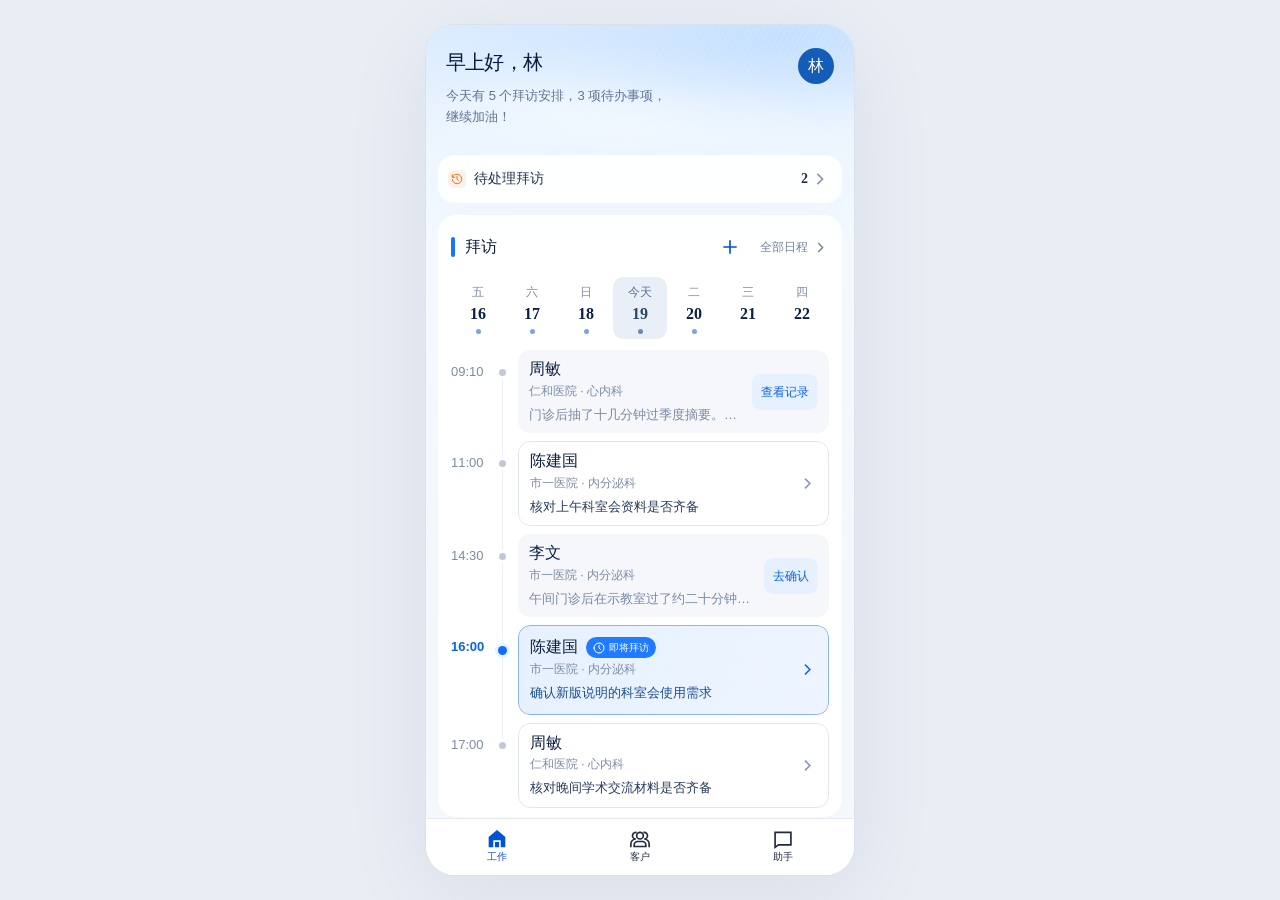
==== commit 102f5b7a: "Refresh visit records, customer list spacing, and home card press state." ====
--- a/index.html
+++ b/index.html
@@ -5,8 +5,8 @@
     <meta name="viewport" content="width=device-width, initial-scale=1, viewport-fit=cover" />
     <meta name="theme-color" content="#f5f7fa" />
     <title>拜访工作台</title>
-    <script type="module" crossorigin src="./assets/visit-crm-agent-v6-CxukkfHQ.js"></script>
-    <link rel="stylesheet" crossorigin href="./assets/visit-crm-agent-v6-BPa-tikN.css">
+    <script type="module" crossorigin src="./assets/visit-crm-agent-v6-R8bvZqA2.js"></script>
+    <link rel="stylesheet" crossorigin href="./assets/visit-crm-agent-v6-iVX601dQ.css">
   </head>
   <body>
     <div id="root"></div>
--- a/assets/visit-crm-agent-v6-iVX601dQ.css
+++ b/assets/visit-crm-agent-v6-iVX601dQ.css
@@ -0,0 +1 @@
+.t-safe-area-top{padding-top:constant(safe-area-inset-top);padding-top:env(safe-area-inset-top)}.t-safe-area-bottom{padding-bottom:constant(safe-area-inset-bottom);padding-bottom:env(safe-area-inset-bottom)}:root,:root[theme-mode=light]{--td-brand-color-1: #f2f3ff;--td-brand-color-2: #d9e1ff;--td-brand-color-3: #b5c7ff;--td-brand-color-4: #8eabff;--td-brand-color-5: #618dff;--td-brand-color-6: #366ef4;--td-brand-color-7: #0052d9;--td-brand-color-8: #003cab;--td-brand-color-9: #002a7c;--td-brand-color-10: #001a57;--td-warning-color-1: #fff1e9;--td-warning-color-2: #ffd9c2;--td-warning-color-3: #ffb98c;--td-warning-color-4: #fa9550;--td-warning-color-5: #e37318;--td-warning-color-6: #be5a00;--td-warning-color-7: #954500;--td-warning-color-8: #713300;--td-warning-color-9: #532300;--td-warning-color-10: #3b1700;--td-error-color-1: #fff0ed;--td-error-color-2: #ffd8d2;--td-error-color-3: #ffb9b0;--td-error-color-4: #ff9285;--td-error-color-5: #f6685d;--td-error-color-6: #d54941;--td-error-color-7: #ad352f;--td-error-color-8: #881f1c;--td-error-color-9: #68070a;--td-error-color-10: #490002;--td-success-color-1: #e3f9e9;--td-success-color-2: #c6f3d7;--td-success-color-3: #92dab2;--td-success-color-4: #56c08d;--td-success-color-5: #2ba471;--td-success-color-6: #008858;--td-success-color-7: #006c45;--td-success-color-8: #005334;--td-success-color-9: #003b23;--td-success-color-10: #002515;--td-gray-color-1: #f3f3f3;--td-gray-color-2: #eee;--td-gray-color-3: #e8e8e8;--td-gray-color-4: #ddd;--td-gray-color-5: #c6c6c6;--td-gray-color-6: #a6a6a6;--td-gray-color-7: #8b8b8b;--td-gray-color-8: #777;--td-gray-color-9: #5e5e5e;--td-gray-color-10: #4b4b4b;--td-gray-color-11: #393939;--td-gray-color-12: #2c2c2c;--td-gray-color-13: #242424;--td-gray-color-14: #181818;--td-font-white-1: #ffffff;--td-font-white-2: rgba(255, 255, 255, .55);--td-font-white-3: rgba(255, 255, 255, .35);--td-font-white-4: rgba(255, 255, 255, .22);--td-font-gray-1: rgba(0, 0, 0, .9);--td-font-gray-2: rgba(0, 0, 0, .6);--td-font-gray-3: rgba(0, 0, 0, .4);--td-font-gray-4: rgba(0, 0, 0, .26);--td-brand-color: var(--td-brand-color-7);--td-warning-color: var(--td-warning-color-5);--td-error-color: var(--td-error-color-6);--td-success-color: var(--td-success-color-5);--td-brand-color-focus: var(--td-brand-color-1);--td-brand-color-active: var(--td-brand-color-8);--td-brand-color-disabled: var(--td-brand-color-3);--td-brand-color-light: var(--td-brand-color-1);--td-brand-color-light-active: var(--td-brand-color-2);--td-warning-color-active: var(--td-warning-color-6);--td-warning-color-disabled: var(--td-warning-color-3);--td-warning-color-focus: var(--td-warning-color-2);--td-warning-color-light: var(--td-warning-color-1);--td-warning-color-light-active: var(--td-warning-color-2);--td-error-color-focus: var(--td-error-color-2);--td-error-color-active: var(--td-error-color-7);--td-error-color-disabled: var(--td-error-color-3);--td-error-color-light: var(--td-error-color-1);--td-error-color-light-active: var(--td-error-color-2);--td-success-color-focus: var(--td-success-color-2);--td-success-color-active: var(--td-success-color-6);--td-success-color-disabled: var(--td-success-color-3);--td-success-color-light: var(--td-success-color-1);--td-success-color-light-active: var(--td-success-color-2);--td-mask-active: rgba(0, 0, 0, .6);--td-mask-disabled: rgba(255, 255, 255, .6);--td-mask-background: rgba(255, 255, 255, .96);--td-mask-gradient: rgba(255, 255, 255, 0);--td-bg-color-page: var(--td-gray-color-1);--td-bg-color-container: var(--td-font-white-1);--td-bg-color-container-active: var(--td-gray-color-3);--td-bg-color-secondarycontainer: var(--td-gray-color-1);--td-bg-color-secondarycontainer-active: var(--td-gray-color-4);--td-bg-color-component: var(--td-gray-color-3);--td-bg-color-component-active: var(--td-gray-color-6);--td-bg-color-component-disabled: var(--td-gray-color-2);--td-bg-color-secondarycomponent: var(--td-gray-color-4);--td-bg-color-secondarycomponent-active: var(--td-gray-color-6);--td-bg-color-specialcomponent: #fff;--td-text-color-primary: var(--td-font-gray-1);--td-text-color-secondary: var(--td-font-gray-2);--td-text-color-placeholder: var(--td-font-gray-3);--td-text-color-disabled: var(--td-font-gray-4);--td-text-color-anti: var(--td-font-white-1);--td-text-color-brand: var(--td-brand-color);--td-text-color-link: var(--td-brand-color);--td-text-color-watermark: rgba(0, 0, 0, .1);--td-border-level-1-color: var(--td-gray-color-3);--td-component-stroke: var(--td-gray-color-3);--td-border-level-2-color: var(--td-gray-color-4);--td-component-border: var(--td-gray-color-4);--td-shadow-1: 0 1px 10px rgba(0, 0, 0, .05), 0 4px 5px rgba(0, 0, 0, .08), 0 2px 4px -1px rgba(0, 0, 0, .12);--td-shadow-2: 0 3px 14px 2px rgba(0, 0, 0, .05), 0 8px 10px 1px rgba(0, 0, 0, .06), 0 5px 5px -3px rgba(0, 0, 0, .1);--td-shadow-3: 0 6px 30px 5px rgba(0, 0, 0, .05), 0 16px 24px 2px rgba(0, 0, 0, .04), 0 8px 10px -5px rgba(0, 0, 0, .08);--td-shadow-4: 0 2px 8px 0 rgba(0, 0, 0, .06);--td-shadow-inset-top: inset 0 .5px 0 #dcdcdc;--td-shadow-inset-right: inset .5px 0 0 #dcdcdc;--td-shadow-inset-bottom: inset 0 -.5px 0 #dcdcdc;--td-shadow-inset-left: inset -.5px 0 0 #dcdcdc;--td-table-shadow-color: rgba(0, 0, 0, .08);--td-scrollbar-color: rgba(0, 0, 0, .1);--td-scrollbar-hover-color: rgba(0, 0, 0, .3);--td-scroll-track-color: #fff}:root.dark,:root[theme-mode=dark]{--td-brand-color-1: #1b2f51;--td-brand-color-2: #173463;--td-brand-color-3: #143975;--td-brand-color-4: #103d88;--td-brand-color-5: #0d429a;--td-brand-color-6: #054bbe;--td-brand-color-7: #2667d4;--td-brand-color-8: #4582e6;--td-brand-color-9: #699ef5;--td-brand-color-10: #96bbf8;--td-warning-color-1: #4f2a1d;--td-warning-color-2: #582f21;--td-warning-color-3: #733c23;--td-warning-color-4: #a75d2b;--td-warning-color-5: #cf6e2d;--td-warning-color-6: #dc7633;--td-warning-color-7: #e8935c;--td-warning-color-8: #ecbf91;--td-warning-color-9: #eed7bf;--td-warning-color-10: #f3e9dc;--td-error-color-1: #472324;--td-error-color-2: #5e2a2d;--td-error-color-3: #703439;--td-error-color-4: #83383e;--td-error-color-5: #a03f46;--td-error-color-6: #c64751;--td-error-color-7: #de6670;--td-error-color-8: #ec888e;--td-error-color-9: #edb1b6;--td-error-color-10: #eeced0;--td-success-color-1: #193a2a;--td-success-color-2: #1a4230;--td-success-color-3: #17533d;--td-success-color-4: #0d7a55;--td-success-color-5: #059465;--td-success-color-6: #43af8a;--td-success-color-7: #46bf96;--td-success-color-8: #80d2b6;--td-success-color-9: #b4e1d3;--td-success-color-10: #deede8;--td-gray-color-1: #f3f3f3;--td-gray-color-2: #eee;--td-gray-color-3: #e8e8e8;--td-gray-color-4: #ddd;--td-gray-color-5: #c6c6c6;--td-gray-color-6: #a6a6a6;--td-gray-color-7: #8b8b8b;--td-gray-color-8: #777;--td-gray-color-9: #5e5e5e;--td-gray-color-10: #4b4b4b;--td-gray-color-11: #393939;--td-gray-color-12: #2c2c2c;--td-gray-color-13: #242424;--td-gray-color-14: #181818;--td-font-white-1: rgba(255, 255, 255, .9);--td-font-white-2: rgba(255, 255, 255, .55);--td-font-white-3: rgba(255, 255, 255, .35);--td-font-white-4: rgba(255, 255, 255, .22);--td-font-gray-1: rgba(0, 0, 0, .9);--td-font-gray-2: rgba(0, 0, 0, .6);--td-font-gray-3: rgba(0, 0, 0, .4);--td-font-gray-4: rgba(0, 0, 0, .26);--td-brand-color: var(--td-brand-color-8);--td-warning-color: var(--td-warning-color-5);--td-error-color: var(--td-error-color-6);--td-success-color: var(--td-success-color-5);--td-brand-color-focus: var(--td-brand-color-1);--td-brand-color-active: var(--td-brand-color-9);--td-brand-color-disabled: var(--td-brand-color-3);--td-brand-color-light: var(--td-brand-color-1);--td-brand-color-light-active: var(--td-brand-color-2);--td-warning-color-focus: var(--td-warning-color-2);--td-warning-color-active: var(--td-warning-color-4);--td-warning-color-disabled: var(--td-warning-color-3);--td-warning-color-light: var(--td-warning-color-1);--td-warning-color-light-active: var(--td-warning-color-2);--td-error-color-focus: var(--td-error-color-2);--td-error-color-active: var(--td-error-color-5);--td-error-color-disabled: var(--td-error-color-3);--td-error-color-light: var(--td-error-color-1);--td-error-color-light-active: var(--td-error-color-2);--td-success-color-focus: var(--td-success-color-2);--td-success-color-active: var(--td-success-color-4);--td-success-color-disabled: var(--td-success-color-3);--td-success-color-light: var(--td-success-color-1);--td-success-color-light-active: var(--td-success-color-2);--td-mask-active: rgba(0, 0, 0, .4);--td-mask-disabled: rgba(0, 0, 0, .6);--td-mask-background: rgba(36, 36, 36, .96);--td-mask-gradient: rgba(36, 36, 36, 0);--td-bg-color-page: var(--td-gray-color-14);--td-bg-color-container: var(--td-gray-color-13);--td-bg-color-secondarycontainer: var(--td-gray-color-12);--td-bg-color-component: var(--td-gray-color-11);--td-bg-color-container-active: var(--td-gray-color-12);--td-bg-color-secondarycontainer-active: var(--td-gray-color-11);--td-bg-color-component-active: var(--td-gray-color-10);--td-bg-color-component-disabled: var(--td-gray-color-12);--td-bg-color-specialcomponent: transparent;--td-text-color-primary: var(--td-font-white-1);--td-text-color-secondary: var(--td-font-white-2);--td-text-color-placeholder: var(--td-font-white-3);--td-text-color-disabled: var(--td-font-white-4);--td-text-color-anti: var(--td-font-white-1);--td-text-color-brand: var(--td-brand-color-8);--td-text-color-link: var(--td-brand-color-8);--td-text-color-watermark: rgba(255, 255, 255, .1);--td-border-level-1-color: var(--td-gray-color-11);--td-component-stroke: var(--td-gray-color-11);--td-border-level-2-color: var(--td-gray-color-9);--td-component-border: var(--td-gray-color-9);--td-shadow-1: 0 4px 6px rgba(0, 0, 0, .06), 0 1px 10px rgba(0, 0, 0, .08), 0 2px 4px rgba(0, 0, 0, .12);--td-shadow-2: 0 8px 10px rgba(0, 0, 0, .12), 0 3px 14px rgba(0, 0, 0, .1), 0 5px 5px rgba(0, 0, 0, .16);--td-shadow-3: 0 16px 24px rgba(0, 0, 0, .14), 0 6px 30px rgba(0, 0, 0, .12), 0 8px 10px rgba(0, 0, 0, .2);--td-shadow-inset-top: inset 0 .5px 0 #5e5e5e;--td-shadow-inset-right: inset .5px 0 0 #5e5e5e;--td-shadow-inset-bottom: inset 0 -.5px 0 #5e5e5e;--td-shadow-inset-left: inset -.5px 0 0 #5e5e5e;--td-table-shadow-color: rgba(0, 0, 0, .55);--td-scrollbar-color: rgba(255, 255, 255, .1);--td-scroll-track-color: #333}:root{--td-radius-small: 3px;--td-radius-default: 6px;--td-radius-large: 9px;--td-radius-extraLarge: 12px;--td-radius-round: 999px;--td-radius-circle: 50%}:root{--td-font-family: PingFang SC, Microsoft YaHei, Arial Regular;--td-font-family-medium: PingFang SC, Microsoft YaHei, Arial Medium;--td-font-size-link-small: 12px;--td-font-size-link-medium: 14px;--td-font-size-link-large: 16px;--td-font-size-mark-extraSmall: 10px;--td-font-size-mark-small: 12px;--td-font-size-mark-medium: 14px;--td-font-size-mark-large: 16px;--td-font-size-body-extraSmall: 10px;--td-font-size-body-small: 12px;--td-font-size-body-medium: 14px;--td-font-size-body-large: 16px;--td-font-size-title-small: 14px;--td-font-size-title-medium: 16px;--td-font-size-title-large: 18px;--td-font-size-title-extraLarge: 20px;--td-font-size-headline-small: 24px;--td-font-size-headline-medium: 28px;--td-font-size-headline-large: 36px;--td-font-size-display-medium: 48px;--td-font-size-display-large: 64px;--td-line-height-link-small: 20px;--td-line-height-link-medium: 22px;--td-line-height-link-large: 24px;--td-line-height-mark-extraSmall: 16px;--td-line-height-mark-small: 20px;--td-line-height-mark-medium: 22px;--td-line-height-mark-large: 24px;--td-line-height-body-extraSmall: 16px;--td-line-height-body-small: 20px;--td-line-height-body-medium: 22px;--td-line-height-body-large: 24px;--td-line-height-title-small: 22px;--td-line-height-title-medium: 24px;--td-line-height-title-large: 26px;--td-line-height-title-extraLarge: 28px;--td-line-height-headline-small: 32px;--td-line-height-headline-medium: 36px;--td-line-height-headline-large: 44px;--td-line-height-display-medium: 56px;--td-line-height-display-large: 72px;--td-font-link-small: var(--td-font-size-link-small) / var(--td-line-height-link-small) var(--td-font-family);--td-font-link-medium: var(--td-font-size-link-medium) / var(--td-line-height-link-medium) var(--td-font-family);--td-font-link-large: var(--td-font-size-link-large) / var(--td-line-height-link-large) var(--td-font-family);--td-font-mark-extraSmall: 600 var(--td-font-size-mark-extraSmall) / var(--td-line-height-mark-extraSmall) var(--td-font-family);--td-font-mark-small: 600 var(--td-font-size-mark-small) / var(--td-line-height-mark-small) var(--td-font-family);--td-font-mark-medium: 600 var(--td-font-size-mark-medium) / var(--td-line-height-mark-medium) var(--td-font-family);--td-font-mark-large: 600 var(--td-font-size-mark-large) / var(--td-line-height-mark-large) var(--td-font-family);--td-font-body-extraSmall: var(--td-font-size-body-extraSmall) / var(--td-line-height-body-extraSmall) var(--td-font-family);--td-font-body-small: var(--td-font-size-body-small) / var(--td-line-height-body-small) var(--td-font-family);--td-font-body-medium: var(--td-font-size-body-medium) / var(--td-line-height-body-medium) var(--td-font-family);--td-font-body-large: var(--td-font-size-body-large) / var(--td-line-height-body-large) var(--td-font-family);--td-font-title-small: 600 var(--td-font-size-title-small) / var(--td-line-height-title-small) var(--td-font-family);--td-font-title-medium: 600 var(--td-font-size-title-medium) / var(--td-line-height-title-medium) var(--td-font-family);--td-font-title-large: 600 var(--td-font-size-title-large) / var(--td-line-height-title-large) var(--td-font-family);--td-font-title-extraLarge: 600 var(--td-font-size-title-extraLarge) / var(--td-line-height-title-extraLarge) var(--td-font-family);--td-font-headline-small: 600 var(--td-font-size-headline-small) / var(--td-line-height-headline-small) var(--td-font-family);--td-font-headline-medium: 600 var(--td-font-size-headline-medium) / var(--td-line-height-headline-medium) var(--td-font-family);--td-font-headline-large: 600 var(--td-font-size-headline-large) / var(--td-line-height-headline-large) var(--td-font-family);--td-font-display-medium: 600 var(--td-font-size-display-medium) / var(--td-line-height-display-medium) var(--td-font-family);--td-font-display-large: 600 var(--td-font-size-display-large) / var(--td-line-height-display-large) var(--td-font-family);--td-font-size: 10px;--td-font-size-xs: var(--td-font-size-body-extraSmall);--td-font-size-s: var(--td-font-size-body-small);--td-font-size-base: var(--td-font-size-title-small);--td-font-size-m: var(--td-font-size-title-medium);--td-font-size-l: var(--td-font-size-title-large);--td-font-size-xl: var(--td-font-size-title-extraLarge);--td-font-size-xxl: var(--td-font-size-headline-large)}:root{--td-spacer: 8px;--td-spacer-1: 12px;--td-spacer-2: 16px;--td-spacer-3: 24px;--td-spacer-4: 32px;--td-spacer-5: 48px;--td-spacer-6: 80px}:root,:root[theme-mode=light]{--td-switch-dot-disabled-color: var(--td-font-white-1);--td-switch-loading-color: var(--td-brand-color)}:root.dark,:root[theme-mode=dark]{--td-button-primary-disabled-color: var(--td-font-white-4);--td-skeleton-animation-gradient: rgba(255, 255, 255, .06);--td-slider-dot-bg-color: var(--td-gray-color-4);--td-slider-dot-disabled-bg-color: var(--td-gray-color-11);--td-slider-dot-disabled-border-color: var(--td-gray-color-12);--td-switch-dot-disabled-color: var(--td-font-white-2);--td-switch-loading-color: var(--td-font-white-1)}.t-loading{display:-webkit-box;display:-ms-flexbox;display:flex;-webkit-box-align:center;-ms-flex-align:center;align-items:center;position:relative;color:var(--td-loading-color, var(--td-brand-color, var(--td-brand-color-7, #0052d9)))}.t-loading--inherit-color{color:inherit}.t-loading--vertical{-webkit-box-orient:vertical;-webkit-box-direction:normal;-ms-flex-direction:column;flex-direction:column}.t-loading--vertical .t-loading__text{margin-left:0;margin-top:6px}.t-loading__bar{pointer-events:none}.t-loading__text{color:var(--td-loading-text-color, var(--td-text-color-primary, var(--td-font-gray-1, rgba(0, 0, 0, .9))));font:var(--td-loading-text-font, var(--td-font-body-small));margin-left:6px}.t-loading__text--only{margin-left:0}.t-loading__gradient{display:-webkit-box;display:-ms-flexbox;display:flex;-webkit-box-pack:center;-ms-flex-pack:center;justify-content:center;-webkit-box-align:center;-ms-flex-align:center;align-items:center;vertical-align:middle}.t-loading__gradient-conic{width:100%;height:100%;background:conic-gradient(from 90deg at 50% 50%,#fff 0deg,currentColor 360deg);border-radius:50%;mask:radial-gradient(transparent calc(50% - .5px),#fff 50%);-webkit-mask:radial-gradient(transparent calc(50% - .5px),#fff 50%)}.t-loading__spinner{position:relative;display:inline-block;width:20px;max-width:100%;height:20px;max-height:100%;vertical-align:middle;-webkit-animation:t-rotate .8s linear infinite;animation:t-rotate .8s linear infinite;-webkit-animation-timing-function:steps(12);animation-timing-function:steps(12)}.t-loading__spinner--line{position:absolute;top:0;left:0;width:100%;height:100%}.t-loading__spinner--line:before{display:block;width:2px;height:25%;margin:0 auto;background-color:var(--td-loading-line-bg-color, var(--td-text-color-primary, var(--td-font-gray-1, rgba(0, 0, 0, .9))));border-radius:40%;content:" "}.t-loading__dot{width:20%;height:20%;border-radius:50%;background-color:currentColor;-webkit-animation-duration:1.8s;animation-duration:1.8s;-webkit-animation-name:dotting;animation-name:dotting;-webkit-animation-timing-function:linear;animation-timing-function:linear;-webkit-animation-iteration-count:infinite;animation-iteration-count:infinite;-webkit-animation-fill-mode:both;animation-fill-mode:both}.t-loading__dot--paused{-webkit-animation-play-state:paused;animation-play-state:paused}.t-loading__dots{display:-webkit-box;display:-ms-flexbox;display:flex;-webkit-box-pack:justify;-ms-flex-pack:justify;justify-content:space-between;-webkit-box-align:center;-ms-flex-align:center;align-items:center;-webkit-animation:none;animation:none}.t-loading__parent,.t-loading__parent--relative{position:relative}.t-loading--lock{overflow:hidden}.t-loading--full{z-index:var(--td-loading-z-index, 3500);position:absolute;top:0;left:0;bottom:0;right:0;display:-webkit-box;display:-ms-flexbox;display:flex;-webkit-box-align:center;-ms-flex-align:center;align-items:center;vertical-align:middle;-webkit-box-pack:center;-ms-flex-pack:center;justify-content:center;background-color:var(--td-loading-full-bg-color, rgba(255, 255, 255, .6))}.t-loading--fullscreen{position:fixed;display:-webkit-box;display:-ms-flexbox;display:flex;-webkit-box-align:center;-ms-flex-align:center;align-items:center;vertical-align:middle;-webkit-box-pack:center;-ms-flex-pack:center;justify-content:center;top:0;left:0;width:100%;height:100%;z-index:var(--td-loading-z-index, 3500);background-color:var(--td-loading-full-bg-color, rgba(255, 255, 255, .6))}.t-loading--center{display:-webkit-inline-box;display:-ms-inline-flexbox;display:inline-flex;-webkit-box-align:center;-ms-flex-align:center;align-items:center;vertical-align:middle;-webkit-box-pack:center;-ms-flex-pack:center;justify-content:center}.t-loading__spinner--line-1{-webkit-transform:rotate(30deg);transform:rotate(30deg);opacity:1}.t-loading__spinner--line-2{-webkit-transform:rotate(60deg);transform:rotate(60deg);opacity:.9375}.t-loading__spinner--line-3{-webkit-transform:rotate(90deg);transform:rotate(90deg);opacity:.875}.t-loading__spinner--line-4{-webkit-transform:rotate(120deg);transform:rotate(120deg);opacity:.8125}.t-loading__spinner--line-5{-webkit-transform:rotate(150deg);transform:rotate(150deg);opacity:.75}.t-loading__spinner--line-6{-webkit-transform:rotate(180deg);transform:rotate(180deg);opacity:.6875}.t-loading__spinner--line-7{-webkit-transform:rotate(210deg);transform:rotate(210deg);opacity:.625}.t-loading__spinner--line-8{-webkit-transform:rotate(240deg);transform:rotate(240deg);opacity:.5625}.t-loading__spinner--line-9{-webkit-transform:rotate(270deg);transform:rotate(270deg);opacity:.5}.t-loading__spinner--line-10{-webkit-transform:rotate(300deg);transform:rotate(300deg);opacity:.4375}.t-loading__spinner--line-11{-webkit-transform:rotate(330deg);transform:rotate(330deg);opacity:.375}.t-loading__spinner--line-12{-webkit-transform:rotate(360deg);transform:rotate(360deg);opacity:.3125}@-webkit-keyframes t-rotate{0%{-webkit-transform:rotate(0deg);transform:rotate(0)}to{-webkit-transform:rotate(360deg);transform:rotate(360deg)}}@keyframes t-rotate{0%{-webkit-transform:rotate(0deg);transform:rotate(0)}to{-webkit-transform:rotate(360deg);transform:rotate(360deg)}}@-webkit-keyframes dotting{0%{opacity:.15}1%{opacity:.8}33%{opacity:.8}34%{opacity:.15}to{opacity:.15}}@keyframes dotting{0%{opacity:.15}1%{opacity:.8}33%{opacity:.8}34%{opacity:.15}to{opacity:.15}}.t-button--size-extra-small{font:var(--td-button-extra-small-font, var(--td-font-mark-medium));padding-left:var(--td-button-extra-small-padding-horizontal, 8px);padding-right:var(--td-button-extra-small-padding-horizontal, 8px);height:var(--td-button-extra-small-height, 28px)}.t-button--size-extra-small .t-icon{font-size:var(--td-button-extra-small-icon-size, 18px)}.t-button--size-small{font:var(--td-button-small-font, var(--td-font-mark-medium));padding-left:var(--td-button-small-padding-horizontal, 12px);padding-right:var(--td-button-small-padding-horizontal, 12px);height:var(--td-button-small-height, 32px)}.t-button--size-small .t-icon{font-size:var(--td-button-small-icon-size, 18px)}.t-button--size-medium{font:var(--td-button-medium-font, var(--td-font-mark-large));padding-left:var(--td-button-medium-padding-horizontal, 16px);padding-right:var(--td-button-medium-padding-horizontal, 16px);height:var(--td-button-medium-height, 40px)}.t-button--size-medium .t-icon{font-size:var(--td-button-medium-icon-size, 20px)}.t-button--size-large{font:var(--td-button-large-font, var(--td-font-mark-large));padding-left:var(--td-button-large-padding-horizontal, 20px);padding-right:var(--td-button-large-padding-horizontal, 20px);height:var(--td-button-large-height, 48px)}.t-button--size-large .t-icon{font-size:var(--td-button-large-icon-size, 24px)}.t-button--default{color:var(--td-button-default-color, var(--td-text-color-primary, var(--td-font-gray-1, rgba(0, 0, 0, .9))));background-color:var(--td-button-default-bg-color, var(--td-bg-color-component, var(--td-gray-color-3, #e8e8e8)))}.t-button--default:after{border-width:var(--td-button-border-width, 2px);border-color:var(--td-button-default-border-color, var(--td-bg-color-component, var(--td-gray-color-3, #e8e8e8)))}.t-button--default.t-button--hover{z-index:0}.t-button--default.t-button--hover,.t-button--default.t-button--hover:after{background-color:var(--td-button-default-active-bg-color, var(--td-bg-color-component-active, var(--td-gray-color-6, #a6a6a6)));border-color:var(--td-button-default-active-border-color, var(--td-bg-color-component-active, var(--td-gray-color-6, #a6a6a6)))}.t-button--default.t-button--disabled{color:var(--td-button-default-disabled-color, var(--td-text-color-disabled, var(--td-font-gray-4, rgba(0, 0, 0, .26))));background-color:var(--td-button-default-disabled-bg, var(--td-bg-color-component-disabled, var(--td-gray-color-2, #eeeeee)))}.t-button--default.t-button--disabled:after{border-color:var(--td-button-default-disabled-border-color, var(--td-bg-color-component-disabled, var(--td-gray-color-2, #eeeeee)))}.t-button--primary{color:var(--td-button-primary-color, var(--td-font-white-1, #ffffff));background-color:var(--td-button-primary-bg-color, var(--td-brand-color, var(--td-brand-color-7, #0052d9)))}.t-button--primary:after{border-width:var(--td-button-border-width, 2px);border-color:var(--td-button-primary-border-color, var(--td-brand-color, var(--td-brand-color-7, #0052d9)))}.t-button--primary.t-button--hover{z-index:0}.t-button--primary.t-button--hover,.t-button--primary.t-button--hover:after{background-color:var(--td-button-primary-active-bg-color, var(--td-brand-color-active, var(--td-brand-color-8, #003cab)));border-color:var(--td-button-primary-active-border-color, var(--td-brand-color-active, var(--td-brand-color-8, #003cab)))}.t-button--primary.t-button--disabled{color:var(--td-button-primary-disabled-color, var(--td-font-white-1, #ffffff));background-color:var(--td-button-primary-disabled-bg, var(--td-brand-color-disabled, var(--td-brand-color-3, #b5c7ff)))}.t-button--primary.t-button--disabled:after{border-color:var(--td-button-primary-disabled-border-color, var(--td-brand-color-disabled, var(--td-brand-color-3, #b5c7ff)))}.t-button--light{color:var(--td-button-light-color, var(--td-brand-color, var(--td-brand-color-7, #0052d9)));background-color:var(--td-button-light-bg-color, var(--td-brand-color-light, var(--td-brand-color-1, #f2f3ff)))}.t-button--light:after{border-width:var(--td-button-border-width, 2px);border-color:var(--td-button-light-border-color, var(--td-brand-color-light, var(--td-brand-color-1, #f2f3ff)))}.t-button--light.t-button--hover{z-index:0}.t-button--light.t-button--hover,.t-button--light.t-button--hover:after{background-color:var(--td-button-light-active-bg-color, var(--td-brand-color-light-active, var(--td-brand-color-2, #d9e1ff)));border-color:var(--td-button-light-active-border-color, var(--td-brand-color-light-active, var(--td-brand-color-2, #d9e1ff)))}.t-button--light.t-button--disabled{color:var(--td-button-light-disabled-color, var(--td-brand-color-disabled, var(--td-brand-color-3, #b5c7ff)));background-color:var(--td-button-light-disabled-bg, var(--td-brand-color-light, var(--td-brand-color-1, #f2f3ff)))}.t-button--light.t-button--disabled:after{border-color:var(--td-button-light-disabled-border-color, var(--td-brand-color-light, var(--td-brand-color-1, #f2f3ff)))}.t-button--danger{color:var(--td-button-danger-color, var(--td-font-white-1, #ffffff));background-color:var(--td-button-danger-bg-color, var(--td-error-color, var(--td-error-color-6, #d54941)))}.t-button--danger:after{border-width:var(--td-button-border-width, 2px);border-color:var(--td-button-danger-border-color, var(--td-error-color, var(--td-error-color-6, #d54941)))}.t-button--danger.t-button--hover{z-index:0}.t-button--danger.t-button--hover,.t-button--danger.t-button--hover:after{background-color:var(--td-button-danger-active-bg-color, var(--td-error-color-7, #ad352f));border-color:var(--td-button-danger-active-border-color, var(--td-error-color-7, #ad352f))}.t-button--danger.t-button--disabled{color:var(--td-button-danger-disabled-color, var(--td-font-white-1, #ffffff));background-color:var(--td-button-danger-disabled-bg, var(--td-error-color-3, #ffb9b0))}.t-button--danger.t-button--disabled:after{border-color:var(--td-button-danger-disabled-border-color, var(--td-error-color-3, #ffb9b0))}.t-button{display:-webkit-inline-box;display:-ms-inline-flexbox;display:inline-flex;-webkit-box-align:center;-ms-flex-align:center;align-items:center;-webkit-box-pack:center;-ms-flex-pack:center;justify-content:center;position:relative;white-space:nowrap;text-align:center;border:none;background-image:none;-webkit-transition:all .3s;transition:all .3s;border-radius:var(--td-button-border-radius, var(--td-radius-default, 6px));outline:none;vertical-align:top;text-decoration:none;cursor:pointer;-webkit-tap-highlight-color:transparent;-webkit-user-select:none;-moz-user-select:none;-ms-user-select:none;user-select:none;-ms-touch-action:manipulation;touch-action:manipulation;-webkit-appearance:none}.t-button:after{content:"";display:block;position:absolute;left:0;top:0;width:200%;height:200%;-webkit-transform:scale(.5);transform:scale(.5);-webkit-transform-origin:0 0;transform-origin:0 0;border-radius:calc(var(--td-button-border-radius, var(--td-radius-default, 6px)) * 2);border-style:solid;-webkit-box-sizing:border-box;box-sizing:border-box}.t-button--text{color:var(--td-button-default-color, var(--td-text-color-primary, var(--td-font-gray-1, rgba(0, 0, 0, .9))));background:none}.t-button--text:after{border:0}.t-button--text.t-button--hover,.t-button--text.t-button--hover:after{background-color:var(--td-button-default-text-active-bg-color, var(--td-bg-color-container-active, var(--td-gray-color-3, #e8e8e8)))}.t-button--text.t-button--primary{color:var(--td-button-primary-text-color, var(--td-brand-color, var(--td-brand-color-7, #0052d9)));background:none}.t-button--text.t-button--primary.t-button--hover,.t-button--text.t-button--primary.t-button--hover:after{background-color:var(--td-button-primary-text-active-bg-color, var(--td-bg-color-container-active, var(--td-gray-color-3, #e8e8e8)))}.t-button--text.t-button--primary.t-button--disabled{color:var(--td-button-primary-text-disabled-color, var(--td-brand-color-disabled, var(--td-brand-color-3, #b5c7ff)));background:none}.t-button--text.t-button--danger{color:var(--td-button-danger-text-color, var(--td-error-color, var(--td-error-color-6, #d54941)));background:none}.t-button--text.t-button--danger.t-button--hover,.t-button--text.t-button--danger.t-button--hover:after{background-color:var(--td-button-danger-text-active-bg-color, var(--td-bg-color-container-active, var(--td-gray-color-3, #e8e8e8)))}.t-button--text.t-button--danger.t-button--disabled{color:var(--td-button-danger-text-disabled-color, var(--td-button-danger-disabled-color, var(--td-font-white-1, #ffffff)));background:none}.t-button--text.t-button--light{color:var(--td-button-light-text-color, var(--td-brand-color, var(--td-brand-color-7, #0052d9)));background:none}.t-button--text.t-button--light.t-button--hover,.t-button--text.t-button--light.t-button--hover:after{background-color:var(--td-button-light-text-active-bg-color, var(--td-bg-color-container-active, var(--td-gray-color-3, #e8e8e8)))}.t-button--text.t-button--disabled{color:var(--td-button-default-disabled-color, var(--td-text-color-disabled, var(--td-font-gray-4, rgba(0, 0, 0, .26))))}.t-button--dashed,.t-button--outline{color:var(--td-button-default-outline-color, var(--td-text-color-primary, var(--td-font-gray-1, rgba(0, 0, 0, .9))));background-color:transparent}.t-button--dashed:after,.t-button--outline:after{border-color:var(--td-button-default-outline-border-color, var(--td-component-border, var(--td-gray-color-4, #dddddd)))}.t-button--dashed.t-button--hover,.t-button--outline.t-button--hover,.t-button--dashed.t-button--hover:after,.t-button--outline.t-button--hover:after{background-color:var(--td-button-default-outline-active-bg-color, var(--td-bg-color-container-active, var(--td-gray-color-3, #e8e8e8)));border-color:var(--td-button-default-outline-active-border-color, var(--td-component-border, var(--td-gray-color-4, #dddddd)))}.t-button--dashed.t-button--disabled,.t-button--outline.t-button--disabled{color:var(--td-button-default-outline-disabled-color, var(--td-component-border, var(--td-gray-color-4, #dddddd)))}.t-button--dashed.t-button--disabled:after,.t-button--outline.t-button--disabled:after{border-color:var(--td-button-default-outline-disabled-color, var(--td-component-border, var(--td-gray-color-4, #dddddd)))}.t-button--dashed.t-button--primary,.t-button--outline.t-button--primary{color:var(--td-button-primary-outline-color, var(--td-brand-color, var(--td-brand-color-7, #0052d9)))}.t-button--dashed.t-button--primary:after,.t-button--outline.t-button--primary:after{border-color:var(--td-button-primary-outline-border-color, var(--td-button-primary-outline-color, var(--td-brand-color, var(--td-brand-color-7, #0052d9))))}.t-button--dashed.t-button--primary.t-button--hover,.t-button--outline.t-button--primary.t-button--hover{color:var(--td-button-primary-outline-active-border-color, var(--td-brand-color-active, var(--td-brand-color-8, #003cab)))}.t-button--dashed.t-button--primary.t-button--hover:after,.t-button--outline.t-button--primary.t-button--hover:after{background-color:var(--td-button-primary-outline-active-bg-color, var(--td-bg-color-container-active, var(--td-gray-color-3, #e8e8e8)));border-color:var(--td-button-primary-outline-active-border-color, var(--td-brand-color-active, var(--td-brand-color-8, #003cab)))}.t-button--dashed.t-button--primary.t-button--disabled,.t-button--outline.t-button--primary.t-button--disabled{background-color:transparent;color:var(--td-button-primary-outline-disabled-color, var(--td-brand-color-disabled, var(--td-brand-color-3, #b5c7ff)))}.t-button--dashed.t-button--primary.t-button--disabled:after,.t-button--outline.t-button--primary.t-button--disabled:after{border-color:var(--td-button-primary-outline-disabled-color, var(--td-brand-color-disabled, var(--td-brand-color-3, #b5c7ff)))}.t-button--dashed.t-button--danger,.t-button--outline.t-button--danger{color:var(--td-button-danger-outline-color, var(--td-error-color, var(--td-error-color-6, #d54941)))}.t-button--dashed.t-button--danger:after,.t-button--outline.t-button--danger:after{border-color:var(--td-button-danger-outline-border-color, var(--td-button-danger-outline-color, var(--td-error-color, var(--td-error-color-6, #d54941))))}.t-button--dashed.t-button--danger.t-button--hover,.t-button--outline.t-button--danger.t-button--hover{color:var(--td-button-danger-outline-active-border-color, var(--td-error-color-7, #ad352f))}.t-button--dashed.t-button--danger.t-button--hover:after,.t-button--outline.t-button--danger.t-button--hover:after{background-color:var(--td-button-danger-outline-active-bg-color, var(--td-bg-color-container-active, var(--td-gray-color-3, #e8e8e8)));border-color:var(--td-button-danger-outline-active-border-color, var(--td-error-color-7, #ad352f))}.t-button--dashed.t-button--danger.t-button--disabled,.t-button--outline.t-button--danger.t-button--disabled{background-color:transparent;color:var(--td-button-danger-outline-disabled-color, var(--td-error-color-3, #ffb9b0))}.t-button--dashed.t-button--danger.t-button--disabled:after,.t-button--outline.t-button--danger.t-button--disabled:after{border-color:var(--td-button-danger-outline-disabled-color, var(--td-error-color-3, #ffb9b0))}.t-button--dashed.t-button--light,.t-button--outline.t-button--light{color:var(--td-button-light-outline-color, var(--td-brand-color, var(--td-brand-color-7, #0052d9)));background-color:var(--td-button-light-outline-bg-color, var(--td-brand-color-light, var(--td-brand-color-1, #f2f3ff)))}.t-button--dashed.t-button--light:after,.t-button--outline.t-button--light:after{border-color:var(--td-button-light-outline-border-color, var(--td-button-light-outline-color, var(--td-brand-color, var(--td-brand-color-7, #0052d9))))}.t-button--dashed.t-button--light.t-button--hover,.t-button--outline.t-button--light.t-button--hover{color:var(--td-button-light-outline-active-border-color, var(--td-brand-color-active, var(--td-brand-color-8, #003cab)))}.t-button--dashed.t-button--light.t-button--hover:after,.t-button--outline.t-button--light.t-button--hover:after{background-color:var(--td-button-light-outline-active-bg-color, var(--td-brand-color-light-active, var(--td-brand-color-2, #d9e1ff)));border-color:var(--td-button-light-outline-active-border-color, var(--td-brand-color-active, var(--td-brand-color-8, #003cab)))}.t-button--dashed.t-button--light.t-button--disabled,.t-button--outline.t-button--light.t-button--disabled{background-color:transparent;color:var(--td-button-light-outline-disabled-color, var(--td-brand-color-disabled, var(--td-brand-color-3, #b5c7ff)))}.t-button--dashed.t-button--light.t-button--disabled:after,.t-button--outline.t-button--light.t-button--disabled:after{border-color:var(--td-button-light-outline-disabled-color, var(--td-brand-color-disabled, var(--td-brand-color-3, #b5c7ff)))}.t-button--dashed:after{border-style:dashed}.t-button--ghost{background-color:transparent;color:var(--td-button-ghost-color, #fff)}.t-button--ghost:after{border-color:var(--td-button-ghost-border-color, var(--td-button-ghost-color, #fff))}.t-button--ghost.t-button--default.t-button--hover{color:var(--td-button-ghost-hover-color, var(--td-font-white-2, rgba(255, 255, 255, .55)))}.t-button--ghost.t-button--default.t-button--hover,.t-button--ghost.t-button--default.t-button--hover:after{background-color:transparent;border-color:var(--td-button-ghost-hover-color, var(--td-font-white-2, rgba(255, 255, 255, .55)))}.t-button--ghost.t-button--primary{color:var(--td-button-ghost-primary-color, var(--td-brand-color, var(--td-brand-color-7, #0052d9)))}.t-button--ghost.t-button--primary:after{border-color:var(--td-button-ghost-primary-border-color, var(--td-brand-color, var(--td-brand-color-7, #0052d9)))}.t-button--ghost.t-button--primary.t-button--hover{color:var(--td-button-ghost-primary-hover-color, var(--td-brand-color-active, var(--td-brand-color-8, #003cab)))}.t-button--ghost.t-button--primary.t-button--hover,.t-button--ghost.t-button--primary.t-button--hover:after{background-color:transparent;border-color:var(--td-button-ghost-primary-hover-color, var(--td-brand-color-active, var(--td-brand-color-8, #003cab)))}.t-button--ghost.t-button--primary.t-button--text.t-button--hover,.t-button--ghost.t-button--primary.t-button--text.t-button--hover:after{background-color:var(--td-gray-color-10, #4b4b4b)}.t-button--ghost.t-button--primary.t-button--disabled{background-color:transparent;color:var(--td-button-ghost-disabled-color, var(--td-font-white-4, rgba(255, 255, 255, .22)))}.t-button--ghost.t-button--primary.t-button--disabled:after{border-color:var(--td-button-ghost-disabled-color, var(--td-font-white-4, rgba(255, 255, 255, .22)))}.t-button--ghost.t-button--danger{color:var(--td-button-ghost-danger-color, var(--td-error-color, var(--td-error-color-6, #d54941)))}.t-button--ghost.t-button--danger:after{border-color:var(--td-button-ghost-danger-border-color, var(--td-error-color, var(--td-error-color-6, #d54941)))}.t-button--ghost.t-button--danger.t-button--hover{color:var(--td-button-ghost-danger-hover-color, var(--td-error-color-active, var(--td-error-color-7, #ad352f)))}.t-button--ghost.t-button--danger.t-button--hover,.t-button--ghost.t-button--danger.t-button--hover:after{background-color:transparent;border-color:var(--td-button-ghost-danger-hover-color, var(--td-error-color-active, var(--td-error-color-7, #ad352f)))}.t-button--ghost.t-button--danger.t-button--text.t-button--hover,.t-button--ghost.t-button--danger.t-button--text.t-button--hover:after{background-color:var(--td-gray-color-10, #4b4b4b)}.t-button--ghost.t-button--danger.t-button--disabled{background-color:transparent;color:var(--td-button-ghost-disabled-color, var(--td-font-white-4, rgba(255, 255, 255, .22)))}.t-button--ghost.t-button--danger.t-button--disabled:after{border-color:var(--td-button-ghost-disabled-color, var(--td-font-white-4, rgba(255, 255, 255, .22)))}.t-button--ghost.t-button--default.t-button--text.t-button--hover,.t-button--ghost.t-button--default.t-button--text.t-button--hover:after{background-color:var(--td-gray-color-10, #4b4b4b)}.t-button--ghost.t-button--default.t-button--disabled{background-color:transparent;color:var(--td-button-ghost-disabled-color, var(--td-font-white-4, rgba(255, 255, 255, .22)))}.t-button--ghost.t-button--default.t-button--disabled:after{border-color:var(--td-button-ghost-disabled-color, var(--td-font-white-4, rgba(255, 255, 255, .22)))}.t-loading+.t-button__content:not(:empty),.t-icon+.t-button__content:not(:empty),.t-button__content:not(:empty)+.t-icon{margin-left:4px}.t-button--round.t-button--size-large{border-radius:calc(var(--td-button-large-height, 48px) / 2)}.t-button--round.t-button--size-large:after{border-radius:var(--td-button-large-height, 48px)}.t-button--round.t-button--size-medium{border-radius:calc(var(--td-button-medium-height, 40px) / 2)}.t-button--round.t-button--size-medium:after{border-radius:var(--td-button-medium-height, 40px)}.t-button--round.t-button--size-small{border-radius:calc(var(--td-button-small-height, 32px) / 2)}.t-button--round.t-button--size-small:after{border-radius:var(--td-button-small-height, 32px)}.t-button--round.t-button--size-extra-small{border-radius:calc(var(--td-button-extra-small-height, 28px) / 2)}.t-button--round.t-button--size-extra-small:after{border-radius:var(--td-button-extra-small-height, 28px)}.t-button--square{padding:0}.t-button--square.t-button--size-large{width:var(--td-button-large-height, 48px)}.t-button--square.t-button--size-medium{width:var(--td-button-medium-height, 40px)}.t-button--square.t-button--size-small{width:var(--td-button-small-height, 32px)}.t-button--square.t-button--size-extra-small{width:var(--td-button-extra-small-height, 28px)}.t-button--circle{padding:0;border-radius:50%}.t-button--circle.t-button--size-large{width:var(--td-button-large-height, 48px)}.t-button--circle.t-button--size-large:after{border-radius:50%}.t-button--circle.t-button--size-medium{width:var(--td-button-medium-height, 40px)}.t-button--circle.t-button--size-medium:after{border-radius:50%}.t-button--circle.t-button--size-small{width:var(--td-button-small-height, 32px)}.t-button--circle.t-button--size-small:after{border-radius:50%}.t-button--circle.t-button--size-extra-small{width:var(--td-button-extra-small-height, 28px)}.t-button--circle.t-button--size-extra-small:after{border-radius:50%}.t-button--block{display:-webkit-box;display:-ms-flexbox;display:flex;width:100%}.t-button--disabled{cursor:not-allowed}.t-button__loading--wrapper{display:-webkit-box;display:-ms-flexbox;display:flex;-webkit-box-align:center;-ms-flex-align:center;align-items:center;-webkit-box-pack:center;-ms-flex-pack:center;justify-content:center}.t-button__loading--indicator{color:var(--td-font-white-1, #ffffff)}.t-button.t-button--hover:after{z-index:-1}.t-divider{display:-webkit-box;display:-ms-flexbox;display:flex;color:var(--td-divider-color, var(--td-bg-color-component, var(--td-gray-color-3, #e8e8e8)));border-color:var(--td-divider-color, var(--td-bg-color-component, var(--td-gray-color-3, #e8e8e8)));border-style:var(--td-divider-content-line-style, solid);border-width:0}.t-divider:before,.t-divider:after{content:"";display:block;-webkit-box-flex:1;-ms-flex:1;flex:1;-webkit-box-sizing:border-box;box-sizing:border-box;border:inherit;border-color:inherit;border-style:inherit}.t-divider--horizontal{-webkit-box-align:center;-ms-flex-align:center;align-items:center;margin:var(--td-divider-horizontal-margin, 10px) 0}.t-divider--horizontal:before,.t-divider--horizontal:after{border-top-width:var(--td-divider-border-width, 1px);-webkit-transform:scaleY(.5);transform:scaleY(.5);-webkit-transform-origin:center;transform-origin:center}.t-divider--horizontal .t-divider__content:not(:empty){margin:0 var(--td-divider-content-margin, var(--td-spacer-1, 12px))}.t-divider--vertical{-webkit-box-orient:vertical;-webkit-box-direction:normal;-ms-flex-direction:column;flex-direction:column;height:1em;margin:0 var(--td-divider-vertical-margin, var(--td-spacer, 8px))}.t-divider--vertical:before,.t-divider--vertical:after{border-left-width:1px;-webkit-transform:scaleX(.5);transform:scaleX(.5)}.t-divider--vertical-center{-webkit-box-align:center;-ms-flex-align:center;align-items:center;height:100%}.t-divider--dashed{border-style:dashed}.t-divider__content{font:var(--td-divider-content-font, var(--td-font-body-small));color:var(--td-divider-content-color, var(--td-text-color-placeholder, var(--td-font-gray-3, rgba(0, 0, 0, .4))))}.t-divider--left:before,.t-divider--right:after{max-width:30px}.t-fab{position:fixed}.t-fab__button{-webkit-box-shadow:var(--td-fab-shadow, var(--td-shadow-2, 0 3px 14px 2px rgba(0, 0, 0, .05), 0 8px 10px 1px rgba(0, 0, 0, .06), 0 5px 5px -3px rgba(0, 0, 0, .1)));box-shadow:var(--td-fab-shadow, var(--td-shadow-2, 0 3px 14px 2px rgba(0, 0, 0, .05), 0 8px 10px 1px rgba(0, 0, 0, .06), 0 5px 5px -3px rgba(0, 0, 0, .1)))}.t-fab--animation{-webkit-transition:all .3s cubic-bezier(.25,.8,.25,1);transition:all .3s cubic-bezier(.25,.8,.25,1)}.t-row{display:-webkit-box;display:-ms-flexbox;display:flex;-webkit-box-orient:horizontal;-webkit-box-direction:normal;-ms-flex-flow:row;flex-flow:row;-webkit-box-sizing:border-box;box-sizing:border-box;-ms-flex-wrap:wrap;flex-wrap:wrap}.t-col{display:block;-webkit-box-sizing:border-box;box-sizing:border-box;min-height:1px}.t-col--1{width:4.16666667%}.t-col--offset-1{margin-left:4.16666667%}.t-col--2{width:8.33333333%}.t-col--offset-2{margin-left:8.33333333%}.t-col--3{width:12.5%}.t-col--offset-3{margin-left:12.5%}.t-col--4{width:16.66666667%}.t-col--offset-4{margin-left:16.66666667%}.t-col--5{width:20.83333333%}.t-col--offset-5{margin-left:20.83333333%}.t-col--6{width:25%}.t-col--offset-6{margin-left:25%}.t-col--7{width:29.16666667%}.t-col--offset-7{margin-left:29.16666667%}.t-col--8{width:33.33333333%}.t-col--offset-8{margin-left:33.33333333%}.t-col--9{width:37.5%}.t-col--offset-9{margin-left:37.5%}.t-col--10{width:41.66666667%}.t-col--offset-10{margin-left:41.66666667%}.t-col--11{width:45.83333333%}.t-col--offset-11{margin-left:45.83333333%}.t-col--12{width:50%}.t-col--offset-12{margin-left:50%}.t-col--13{width:54.16666667%}.t-col--offset-13{margin-left:54.16666667%}.t-col--14{width:58.33333333%}.t-col--offset-14{margin-left:58.33333333%}.t-col--15{width:62.5%}.t-col--offset-15{margin-left:62.5%}.t-col--16{width:66.66666667%}.t-col--offset-16{margin-left:66.66666667%}.t-col--17{width:70.83333333%}.t-col--offset-17{margin-left:70.83333333%}.t-col--18{width:75%}.t-col--offset-18{margin-left:75%}.t-col--19{width:79.16666667%}.t-col--offset-19{margin-left:79.16666667%}.t-col--20{width:83.33333333%}.t-col--offset-20{margin-left:83.33333333%}.t-col--21{width:87.5%}.t-col--offset-21{margin-left:87.5%}.t-col--22{width:91.66666667%}.t-col--offset-22{margin-left:91.66666667%}.t-col--23{width:95.83333333%}.t-col--offset-23{margin-left:95.83333333%}.t-col--24{width:100%}.t-col--offset-24{margin-left:100%}.t-link--small .t-link__content{font:var(--td-font-body-small)}.t-link--small .t-link__prefix-icon,.t-link--small .t-link__suffix-icon{font-size:14px}.t-link--medium .t-link__content{font:var(--td-font-body-medium)}.t-link--medium .t-link__prefix-icon,.t-link--medium .t-link__suffix-icon{font-size:16px}.t-link--large .t-link__content{font:var(--td-font-body-large)}.t-link--large .t-link__prefix-icon,.t-link--large .t-link__suffix-icon{font-size:18px}.t-link--primary{color:var(--td-link-primary-color, var(--td-brand-color, var(--td-brand-color-7, #0052d9)))}.t-link--primary.t-link--underline:after{border-color:var(--td-link-primary-color, var(--td-brand-color, var(--td-brand-color-7, #0052d9)))}.t-link--primary.t-link--disabled{color:var(--td-link-primary-disabled-color, var(--td-brand-color-disabled, var(--td-brand-color-3, #b5c7ff)))}.t-link--primary:active.t-link--hover{color:var(--td-link-primary-active-color, var(--td-brand-color-active, var(--td-brand-color-8, #003cab)))}.t-link--primary:active.t-link--hover.t-link--underline:after{border-color:var(--td-link-primary-active-color, var(--td-brand-color-active, var(--td-brand-color-8, #003cab)))}.t-link--success{color:var(--td-link-success-color, var(--td-success-color, var(--td-success-color-5, #2ba471)))}.t-link--success.t-link--underline:after{border-color:var(--td-link-success-color, var(--td-success-color, var(--td-success-color-5, #2ba471)))}.t-link--success.t-link--disabled{color:var(--td-link-success-disabled-color, var(--td-success-color-disabled, var(--td-success-color-3, #92dab2)))}.t-link--success:active.t-link--hover{color:var(--td-link-success-active-color, var(--td-success-color-active, var(--td-success-color-6, #008858)))}.t-link--success:active.t-link--hover.t-link--underline:after{border-color:var(--td-link-success-active-color, var(--td-success-color-active, var(--td-success-color-6, #008858)))}.t-link--warning{color:var(--td-link-warning-color, var(--td-warning-color, var(--td-warning-color-5, #e37318)))}.t-link--warning.t-link--underline:after{border-color:var(--td-link-warning-color, var(--td-warning-color, var(--td-warning-color-5, #e37318)))}.t-link--warning.t-link--disabled{color:var(--td-link-warning-disabled-color, var(--td-warning-color-disabled, var(--td-warning-color-3, #ffb98c)))}.t-link--warning:active.t-link--hover{color:var(--td-link-warning-active-color, var(--td-warning-color-active, var(--td-warning-color-6, #be5a00)))}.t-link--warning:active.t-link--hover.t-link--underline:after{border-color:var(--td-link-warning-active-color, var(--td-warning-color-active, var(--td-warning-color-6, #be5a00)))}.t-link--default{color:var(--td-link-default-color, var(--td-text-color-primary, var(--td-font-gray-1, rgba(0, 0, 0, .9))))}.t-link--default.t-link--underline:after{border-color:var(--td-link-default-color, var(--td-text-color-primary, var(--td-font-gray-1, rgba(0, 0, 0, .9))))}.t-link--default.t-link--disabled{color:var(--td-link-default-disabled-color, var(--td-text-color-disabled, var(--td-font-gray-4, rgba(0, 0, 0, .26))))}.t-link--default:active.t-link--hover{color:var(--td-link-default-active-color, var(--td-brand-color-active, var(--td-brand-color-8, #003cab)))}.t-link--default:active.t-link--hover.t-link--underline:after{border-color:var(--td-link-default-active-color, var(--td-brand-color-active, var(--td-brand-color-8, #003cab)))}.t-link--danger{color:var(--td-link-danger-color, var(--td-error-color, var(--td-error-color-6, #d54941)))}.t-link--danger.t-link--underline:after{border-color:var(--td-link-danger-color, var(--td-error-color, var(--td-error-color-6, #d54941)))}.t-link--danger.t-link--disabled{color:var(--td-link-danger-disabled-color, var(--td-error-color-disabled, var(--td-error-color-3, #ffb9b0)))}.t-link--danger:active.t-link--hover{color:var(--td-link-danger-active-color, var(--td-error-color-active, var(--td-error-color-7, #ad352f)))}.t-link--danger:active.t-link--hover.t-link--underline:after{border-color:var(--td-link-danger-active-color, var(--td-error-color-active, var(--td-error-color-7, #ad352f)))}.t-link{position:relative;display:-webkit-box;display:-ms-flexbox;display:flex;-webkit-box-align:center;-ms-flex-align:center;align-items:center;-webkit-box-sizing:content-box;box-sizing:content-box;text-decoration:none}.t-link--underline:after{content:"";position:absolute;left:0;right:0;height:0;bottom:2px;opacity:1;border-bottom:1px solid #cd0be7}.t-link__prefix-icon:not(:empty)+.t-link__content:not(:empty){padding-left:4px;display:inherit}.t-link__content:not(:empty)+.t-link__suffix-icon:not(:empty){padding-left:4px;display:inherit}.t-typography{color:var(--td-text-color-primary, var(--td-font-gray-1, rgba(0, 0, 0, .9)));font:var(--td-font-body-medium);margin:var(--td-spacer-2, 16px) 0}h1.t-typography{font:var(--td-font-headline-large);margin-top:var(--td-spacer-4, 32px);margin-bottom:var(--td-spacer-3, 24px)}h2.t-typography{font:var(--td-font-headline-medium);margin-top:var(--td-spacer-4, 32px);margin-bottom:var(--td-spacer-3, 24px)}h3.t-typography{font:var(--td-font-headline-small);margin-top:var(--td-spacer-4, 32px);margin-bottom:var(--td-spacer-2, 16px)}h4.t-typography{font:var(--td-font-title-large);margin-top:var(--td-spacer-3, 24px);margin-bottom:var(--td-spacer-2, 16px)}h5.t-typography{font:var(--td-font-title-medium);margin-top:var(--td-spacer-3, 24px);margin-bottom:var(--td-spacer-2, 16px)}h6.t-typography{font:var(--td-font-title-small)}.t-typography strong{font-weight:600}.t-typography mark{background-color:#fcdf47}.t-typography code{border-radius:var(--td-radius-default, 6px);border:1px solid var(--td-component-border, var(--td-gray-color-4, #dddddd));margin:0 var(--td-spacer, 8px);background-color:var(--td-bg-color-secondarycontainer, var(--td-gray-color-1, #f3f3f3));padding:0 var(--td-spacer, 8px);-webkit-transition:background-color .2s;transition:background-color .2s;white-space:nowrap;font:var(--td-font-body-small);font-family:Source Code Pro,-apple-system,BlinkMacSystemFont,Segoe UI,Roboto,Hiragino Sans GB,Microsoft YaHei UI,Microsoft YaHei;display:inline-block}.t-typography kbd{border-radius:var(--td-radius-default, 6px);border:1px solid var(--td-component-border, var(--td-gray-color-4, #dddddd));margin:0 calc(var(--td-spacer, 8px) / 2);background-color:var(--td-bg-color-secondarycontainer, var(--td-gray-color-1, #f3f3f3));padding:0 var(--td-spacer, 8px);-webkit-box-shadow:0 1px 0 0 var(--td-component-border, var(--td-gray-color-4, #dddddd));box-shadow:0 1px 0 0 var(--td-component-border, var(--td-gray-color-4, #dddddd));font:var(--td-font-body-small);font-family:Source Code Pro,-apple-system,BlinkMacSystemFont,Segoe UI,Roboto,Hiragino Sans GB,Microsoft YaHei UI,Microsoft YaHei;display:inline-block}.t-typography--disabled{color:var(--td-text-color-disabled, var(--td-font-gray-4, rgba(0, 0, 0, .26)));cursor:not-allowed}.t-typography--success{color:var(--td-success-color, var(--td-success-color-5, #2ba471))}.t-typography--warning{color:var(--td-warning-color, var(--td-warning-color-5, #e37318))}.t-typography--error{color:var(--td-error-color, var(--td-error-color-6, #d54941))}.t-typography--secondary{color:var(--td-text-color-secondary, var(--td-font-gray-2, rgba(0, 0, 0, .6)))}.t-typography__copy:not(:empty){margin:0 4px}.t-typography-ellipsis-symbol,.t-typography .t-icon-copy{color:var(--td-brand-color, var(--td-brand-color-7, #0052d9));cursor:pointer}.t-typography .t-icon-checked{color:var(--td-success-color, var(--td-success-color-5, #2ba471))}.t-back-top{display:-webkit-box;display:-ms-flexbox;display:flex;-webkit-box-orient:vertical;-webkit-box-direction:normal;-ms-flex-direction:column;flex-direction:column;-webkit-box-align:center;-ms-flex-align:center;align-items:center;-webkit-box-pack:center;-ms-flex-pack:center;justify-content:center;background-color:transparent;overflow:hidden;-webkit-box-sizing:border-box;box-sizing:border-box;-webkit-transition:height .2s;transition:height .2s;height:auto}.t-back-top--fixed{position:fixed;right:var(--td-spacer, 8px);bottom:calc(var(--td-spacer-2, 16px) + env(safe-area-inset-bottom))}.t-back-top--round,.t-back-top--round-dark{width:48px;height:48px;border-radius:var(--td-back-top-round-border-radius, var(--td-radius-circle, 50%))}.t-back-top--round:after,.t-back-top--round-dark:after{border-radius:var(--td-back-top-round-border-radius, var(--td-radius-circle, 50%))}.t-back-top--round,.t-back-top--half-round{color:var(--td-back-top-round-color, var(--td-font-gray-1, rgba(0, 0, 0, .9)));background-color:var(--td-back-top-round-bg-color, var(--td-font-white-1, #ffffff))}.t-back-top--round-dark,.t-back-top--half-round-dark{color:var(--td-back-top-round-dark-color, var(--td-font-white-1, #ffffff));background-color:var(--td-back-top-round-dark-bg-color, var(--td-gray-color-14, #181818))}.t-back-top--half-round,.t-back-top--half-round-dark{width:60px;height:40px;border-radius:var(--td-back-top-half-round-border-radius, var(--td-radius-round, 999px)) 0 0 var(--td-back-top-half-round-border-radius, var(--td-radius-round, 999px));-webkit-box-orient:horizontal;-webkit-box-direction:normal;-ms-flex-direction:row;flex-direction:row;right:0}.t-back-top--half-round:after,.t-back-top--half-round-dark:after{border-radius:var(--td-back-top-half-round-border-radius, var(--td-radius-round, 999px)) 0 0 var(--td-back-top-half-round-border-radius, var(--td-radius-round, 999px))}.t-back-top--round:after,.t-back-top--half-round:after{top:-50%;right:-50%;bottom:-50%;left:-50%;border:1px solid var(--td-back-top-round-border-color, var(--td-component-border, var(--td-gray-color-4, #dddddd)));-webkit-transform:scale(.5);transform:scale(.5);position:absolute;-webkit-box-sizing:border-box;box-sizing:border-box;content:" ";pointer-events:none}.t-back-top--round-dark:after,.t-back-top--half-round-dark:after{top:-50%;right:-50%;bottom:-50%;left:-50%;border:1px solid var(--td-back-top-round-border-color, var(--td-gray-color-9, #5e5e5e));-webkit-transform:scale(.5);transform:scale(.5);position:absolute;-webkit-box-sizing:border-box;box-sizing:border-box;content:" ";pointer-events:none}.t-back-top__text--round,.t-back-top__text--round-dark,.t-back-top__text--half-round,.t-back-top__text--half-round-dark{font-weight:600;font-size:var(--td-font-size, 10px);line-height:12px}.t-back-top__text--half-round,.t-back-top__text--half-round-dark{width:2em}.t-back-top__icon:not(:empty)+.t-back-top__text--half-round,.t-back-top__icon:not(:empty)+.t-back-top__text--half-round-dark{margin-left:2px}.t-back-top__icon{display:-webkit-box;display:-ms-flexbox;display:flex;-webkit-box-pack:center;-ms-flex-pack:center;justify-content:center;-webkit-box-align:center;-ms-flex-align:center;align-items:center;font-size:22px}.t-overlay-fade-enter,.t-overlay-fade-appear{opacity:0;-webkit-animation-fill-mode:both;animation-fill-mode:both;-webkit-animation-timing-function:linear;animation-timing-function:linear;-webkit-animation-play-state:paused;animation-play-state:paused}.t-overlay-fade-exit{-webkit-animation-fill-mode:both;animation-fill-mode:both;-webkit-animation-timing-function:linear;animation-timing-function:linear;-webkit-animation-play-state:paused;animation-play-state:paused}.t-overlay-fade-enter.t-overlay-fade-enter-active,.t-overlay-fade-enter.t-overlay-fade-enter-active.t-overlay-fade-enter-to,.t-overlay-fade-appear.t-overlay-fade-appear-active,.t-overlay-fade-appear.t-overlay-fade-appear-active.t-overlay-fade-appear-to{-webkit-animation-name:tOverlayFadeIn;animation-name:tOverlayFadeIn;-webkit-animation-play-state:running;animation-play-state:running}.t-overlay-fade-exit.t-overlay-fade-exit-active,.t-overlay-fade-leave-active.t-overlay-fade-leave-to{-webkit-animation-name:tOverlayFadeOut;animation-name:tOverlayFadeOut;-webkit-animation-play-state:running;animation-play-state:running}@-webkit-keyframes tOverlayFadeIn{0%{opacity:0}to{opacity:1}}@keyframes tOverlayFadeIn{0%{opacity:0}to{opacity:1}}@-webkit-keyframes tOverlayFadeOut{0%{opacity:1}to{opacity:0}}@keyframes tOverlayFadeOut{0%{opacity:1}to{opacity:0}}.t-overlay{position:fixed;top:0;left:0;width:100%;bottom:0;z-index:var(--td-overlay-zIndex, 1000);background-color:var(--td-overlay-bg-color, var(--td-mask-active, rgba(0, 0, 0, .6)))}.t-overlay-enter-from,.t-overlay-leave-to{opacity:0}.t-overlay-enter-active,.t-overlay-leave-active{-webkit-transition-property:opacity;transition-property:opacity;-webkit-transition-timing-function:ease;transition-timing-function:ease}.t-overlay--lock{overflow:hidden}.slide-top-enter-active{-webkit-animation:t-slide-top-in .3s;animation:t-slide-top-in .3s}.slide-top-leave-active{-webkit-animation:t-slide-top-out .3s;animation:t-slide-top-out .3s}.slide-right-enter-active{-webkit-animation:t-slide-right-in .3s;animation:t-slide-right-in .3s}.slide-right-leave-active{-webkit-animation:t-slide-right-out .3s;animation:t-slide-right-out .3s}.slide-bottom-enter-active{-webkit-animation:t-slide-bottom-in .3s;animation:t-slide-bottom-in .3s}.slide-bottom-leave-active{-webkit-animation:t-slide-bottom-out .3s;animation:t-slide-bottom-out .3s}.slide-left-enter-active{-webkit-animation:t-slide-left-in .3s;animation:t-slide-left-in .3s}.slide-left-leave-active{-webkit-animation:t-slide-left-out .3s;animation:t-slide-left-out .3s}.fade-zoom-enter-active{-webkit-animation:t-fade-zoom-in .35s;animation:t-fade-zoom-in .35s}.fade-zoom-leave-active{-webkit-animation:t-fade-zoom-out .35s;animation:t-fade-zoom-out .35s}.fade-enter-active{-webkit-animation:t-fade-in .3s;animation:t-fade-in .3s}.fade-leave-active{-webkit-animation:t-fade-out .3s;animation:t-fade-out .3s}.t-popup,.t-overlay.t-popup-zIndex{z-index:1500}.t-popup{position:fixed;max-height:100vh;background-color:var(--td-popup-bg-color, var(--td-bg-color-container, var(--td-font-white-1, #ffffff)));-webkit-box-sizing:border-box;box-sizing:border-box;will-change:transform,opacity}.t-popup__content{position:relative;z-index:1}.t-popup__close{position:absolute;top:0;right:0;padding:10px;line-height:1;color:var(--td-popup-close-btn-color, var(--td-text-color-primary, var(--td-font-gray-1, rgba(0, 0, 0, .9))))}.t-popup--top{top:0;left:0;width:100%;border-bottom-left-radius:var(--td-popup-border-radius, var(--td-radius-extraLarge, 12px));border-bottom-right-radius:var(--td-popup-border-radius, var(--td-radius-extraLarge, 12px))}.t-popup--bottom{bottom:0;left:0;width:100vw;border-top-left-radius:var(--td-popup-border-radius, var(--td-radius-extraLarge, 12px));border-top-right-radius:var(--td-popup-border-radius, var(--td-radius-extraLarge, 12px));padding-bottom:constant(safe-area-inset-bottom);padding-bottom:env(safe-area-inset-bottom)}.t-popup--left{top:0;left:0;height:100vh}.t-popup--right{top:0;right:0;height:100vh}.t-popup--center{top:50%;left:50%;-webkit-transform:scale(1) translate3d(-50%,-50%,0);transform:scale(1) translate3d(-50%,-50%,0);border-radius:var(--td-popup-border-radius, var(--td-radius-extraLarge, 12px))}.t-popup.t-dialog-enter.t-popup--center,.t-popup.t-dialog-leave-to.t-popup--center{-webkit-transform:scale(.6) translate3d(-50%,-50%,0);transform:scale(.6) translate3d(-50%,-50%,0);opacity:0}.t-popup--lock,.t-popup-overflow-hidden{overflow:hidden}.t-drawer{background:var(--td-drawer-bg-color, var(--td-bg-color-container, var(--td-font-white-1, #ffffff)));height:100vh;width:var(--td-drawer-width, 280px);display:-webkit-box;display:-ms-flexbox;display:flex;-webkit-box-orient:vertical;-webkit-box-direction:normal;-ms-flex-direction:column;flex-direction:column}.t-drawer--hover{background-color:var(--td-drawer-hover-color, var(--td-bg-color-secondarycontainer, var(--td-gray-color-1, #f3f3f3)))}.t-drawer__title{font:var(--td-drawer-title-font, var(--td-font-title-large));padding:24px 16px 8px;color:var(--td-drawer-title-color, var(--td-text-color-primary, var(--td-font-gray-1, rgba(0, 0, 0, .9))))}.t-drawer__sidebar{overflow-y:scroll;height:var(--td-drawer-sidebar-height, 70vh)}.t-drawer__sidebar-item{display:-webkit-box;display:-ms-flexbox;display:flex;-webkit-box-align:center;-ms-flex-align:center;align-items:center;position:relative;padding:var(--td-drawer-item-padding, 16px) 0 var(--td-drawer-item-padding, 16px) var(--td-drawer-item-padding, 16px);font:var(--td-font-body-large)}.t-drawer__sidebar-item:after{content:"";display:block;position:absolute;top:unset;bottom:0;left:unset;right:unset;background-color:var(--td-drawer-border-color, var(--td-border-color, var(--td-gray-color-3, #e8e8e8)))}.t-drawer__sidebar-item:after{height:1px;left:0;right:0;-webkit-transform:scaleY(.5);transform:scaleY(.5)}.t-drawer__sidebar-item:after{left:var(--td-drawer-item-padding, 16px)}.t-drawer__sidebar-item-title{-webkit-box-flex:1;-ms-flex:1;flex:1;color:var(--td-drawer-title-color, var(--td-text-color-primary, var(--td-font-gray-1, rgba(0, 0, 0, .9))))}.t-drawer__sidebar-item-icon{padding-right:8px;color:var(--td-drawer-title-color, var(--td-drawer-title-color, var(--td-text-color-primary, var(--td-font-gray-1, rgba(0, 0, 0, .9)))));font-size:var(--td-drawer-item-icon-size, 24px)}.t-drawer__footer{-webkit-box-flex:1;-ms-flex:1;flex:1;display:-webkit-box;display:-ms-flexbox;display:flex;-webkit-box-orient:vertical;-webkit-box-direction:normal;-ms-flex-direction:column;flex-direction:column;padding-bottom:var(--td-drawer-footer-padding-bottom, 20px)}.t-indexes{position:relative;height:100vh;overflow-y:scroll}.t-indexes__sidebar{position:fixed;right:var(--td-indexes-sidebar-right, 8px);color:var(--td-indexes-sidebar-color, var(--td-text-color-primary, var(--td-font-gray-1, rgba(0, 0, 0, .9))));font:var(--td-indexes-sidebar-font, var(--td-font-body-small));display:-webkit-box;display:-ms-flexbox;display:flex;-webkit-box-align:center;-ms-flex-align:center;align-items:center;-webkit-box-pack:center;-ms-flex-pack:center;justify-content:center;-webkit-box-orient:vertical;-webkit-box-direction:normal;-ms-flex-flow:column nowrap;flex-flow:column nowrap;top:50%;-webkit-transform:translateY(-50%);transform:translateY(-50%);z-index:1}.t-indexes__sidebar-item{min-width:var(--td-indexes-sidebar-item-size, 20px);height:var(--td-indexes-sidebar-item-size, 20px);padding:0 calc(var(--td-spacer, 8px) / 2);-webkit-box-sizing:border-box;box-sizing:border-box;border-radius:var(--td-indexes-sidebar-item-size, 20px);position:relative;text-align:center}.t-indexes__sidebar-item--active{background-color:var(--td-indexes-sidebar-active-bg-color, var(--td-brand-color, var(--td-brand-color-7, #0052d9)));color:var(--td-indexes-sidebar-active-color, var(--td-text-color-anti, var(--td-font-white-1, #ffffff)))}.t-indexes__sidebar-item+.t-indexes__sidebar-item{margin-top:2px}.t-indexes__sidebar-tips{display:-webkit-box;display:-ms-flexbox;display:flex;-webkit-box-align:center;-ms-flex-align:center;align-items:center;-webkit-box-pack:center;-ms-flex-pack:center;justify-content:center;min-width:var(--td-indexes-sidebar-tips-size, 48px);max-width:99px;padding:0 var(--td-spacer-2, 16px);-webkit-box-sizing:border-box;box-sizing:border-box;white-space:nowrap;overflow:hidden;text-overflow:ellipsis;height:var(--td-indexes-sidebar-tips-size, 48px);font:var(--td-indexes-sidebar-tips-font, var(--td-font-title-extraLarge));color:var(--td-indexes-sidebar-tips-color, var(--td-brand-color, var(--td-brand-color-7, #0052d9)));background-color:var(--td-indexes-sidebar-tips-bg-color, var(--td-brand-color-light, var(--td-brand-color-1, #f2f3ff)));border-radius:var(--td-indexes-sidebar-tips-size, 48px);position:absolute;top:50%;bottom:0;-webkit-transform:translateY(-50%);transform:translateY(-50%);right:var(--td-indexes-sidebar-tips-right, calc(100% + 16px) )}.t-indexes-anchor{color:var(--td-indexes-anchor-color, var(--td-text-color-primary, var(--td-font-gray-1, rgba(0, 0, 0, .9))));font:var(--td-indexes-anchor-font, var(--td-font-body-medium))}.t-indexes-anchor__header{display:none;padding:4px 16px;background-color:var(--td-indexes-anchor-bg-color, var(--td-bg-color-secondarycontainer, var(--td-gray-color-1, #f3f3f3)))}.t-indexes-anchor__header--active{background-color:var(--td-indexes-anchor-active-bg-color, var(--td-bg-color-container, var(--td-font-white-1, #ffffff)));position:relative}.t-indexes-anchor__header--active:after{content:"";display:block;position:absolute;top:unset;bottom:0;left:unset;right:unset;background-color:var(--td-component-border, var(--td-gray-color-4, #dddddd))}.t-indexes-anchor__header--active:after{height:1px;left:0;right:0;-webkit-transform:scaleY(.5);transform:scaleY(.5)}.t-indexes-anchor__slot{overflow:hidden}.t-indexes-anchor__slot:empty+.t-indexes-anchor__header{display:block}.t-indexes-anchor__wrapper{will-change:transform}.t-indexes-anchor__wrapper--sticky{position:fixed;top:0;left:0;width:100%;z-index:1}.t-indexes-anchor__wrapper--active{color:var(--td-indexes-anchor-active-color, var(--td-brand-color, var(--td-brand-color-7, #0052d9)));font-weight:var(--td-indexes-anchor-active-font-weight, 600)}.t-navbar{position:relative}.t-navbar--fixed .t-navbar__content{position:fixed;top:0;left:0;right:0}.t-navbar--visible{display:block}.t-navbar--visible-animation{opacity:1;-webkit-transition:opacity .3s cubic-bezier(.645,.045,.355,1);transition:opacity .3s cubic-bezier(.645,.045,.355,1)}.t-navbar--hide-animation{opacity:0;-webkit-transition:opacity .3s cubic-bezier(.645,.045,.355,1);transition:opacity .3s cubic-bezier(.645,.045,.355,1)}.t-navbar--hide{display:none}.t-navbar__placeholder{height:var(--td-navbar-height, 48px);padding-top:var(--td-navbar-padding-top, 0);position:relative;visibility:hidden}.t-navbar__content{position:relative;height:var(--td-navbar-height, 48px);padding-top:var(--td-navbar-padding-top, 0);color:var(--td-navbar-color, var(--td-text-color-primary, var(--td-font-gray-1, rgba(0, 0, 0, .9))));background-color:var(--td-navbar-bg-color, var(--td-bg-color-container, var(--td-font-white-1, #ffffff)))}.t-navbar__left,.t-navbar__right{position:absolute;bottom:0;height:var(--td-navbar-height, 48px);-webkit-box-sizing:border-box;box-sizing:border-box;display:-webkit-box;display:-ms-flexbox;display:flex;-webkit-box-align:center;-ms-flex-align:center;align-items:center}.t-navbar__left{left:0;margin-left:var(--td-spacer-1, 12px)}.t-navbar__left-arrow{font-size:var(--td-navbar-left-arrow-size, 24px)}.t-navbar__capsule{position:relative;-webkit-box-sizing:border-box;box-sizing:border-box;width:var(--td-navbar-capsule-width, 88px);height:var(--td-navbar-capsule-height, 32px);display:-webkit-box;display:-ms-flexbox;display:flex;-webkit-box-align:center;-ms-flex-align:center;align-items:center}.t-navbar__capsule:before{content:"";position:absolute;top:0;left:0;width:200%;height:200%;-webkit-transform:scale(.5);transform:scale(.5);-webkit-transform-origin:0 0;transform-origin:0 0;-webkit-box-sizing:border-box;box-sizing:border-box;border-radius:calc(var(--td-navbar-capsule-border-radius, 16px) * 2);border:1px solid var(--td-navbar-capsule-border-color, #e3e6ea)}.t-navbar__capsule:empty{display:none}.t-navbar__center{text-align:center;height:var(--td-navbar-height, 48px);-webkit-box-flex:1;-ms-flex:1;flex:1;display:-webkit-box;display:-ms-flexbox;display:flex;-webkit-box-align:center;-ms-flex-align:center;align-items:center;-webkit-box-pack:center;-ms-flex-pack:center;justify-content:center;overflow:hidden}.t-navbar__center-title{font:var(--td-navbar-title-font, var(--td-font-title-large));text-overflow:ellipsis;white-space:nowrap;overflow:hidden}.t-navbar__right{right:0;margin-right:var(--td-spacer-1, 12px)}.t-badge{position:relative;display:-webkit-inline-box;display:-ms-inline-flexbox;display:inline-flex;-webkit-box-align:start;-ms-flex-align:start;align-items:start}.t-badge--basic{z-index:100;padding:0 var(--td-badge-basic-padding, 4px);font:var(--td-badge-font, var(--td-font-mark-extraSmall));color:var(--td-badge-text-color, var(--td-text-color-anti, var(--td-font-white-1, #ffffff)));background-color:var(--td-badge-bg-color, var(--td-error-color, var(--td-error-color-6, #d54941)));text-align:center;height:var(--td-badge-basic-height, 16px);border-radius:var(--td-badge-border-radius, 2px)}.t-badge--dot{height:var(--td-badge-dot-size, 8px);border-radius:50%;min-width:var(--td-badge-dot-size, 8px);padding:0}.t-badge--count{min-width:var(--td-badge-basic-width, 16px);white-space:nowrap;-webkit-box-sizing:border-box;box-sizing:border-box}.t-badge--circle{border-radius:calc(var(--td-badge-basic-height, 16px) / 2)}.t-badge__ribbon-outer,.t-badge__ribbon-right-outer,.t-badge__triangle-right-outer,.t-badge__ribbon-left-outer,.t-badge__triangle-left-outer{position:absolute;top:0}.t-badge__ribbon-outer,.t-badge__ribbon-right-outer,.t-badge__triangle-right-outer{right:0}.t-badge__ribbon-left-outer,.t-badge__triangle-left-outer{left:0}.t-badge--bubble{border-radius:var(--td-badge-bubble-border-radius, 10px 10px 10px 1px)}.t-badge--ribbon,.t-badge--ribbon-right,.t-badge--ribbon-left,.t-badge--triangle-left,.t-badge--triangle-right{width:calc(var(--td-badge-basic-height, 16px) * 2);height:calc(var(--td-badge-basic-height, 16px) * 2);border-radius:0;padding:0;position:absolute;top:0;display:-webkit-box;display:-ms-flexbox;display:flex;-webkit-box-align:center;-ms-flex-align:center;align-items:center;-webkit-box-pack:center;-ms-flex-pack:center;justify-content:center;overflow:hidden}.t-badge--ribbon,.t-badge--ribbon-right{background:linear-gradient(45deg,transparent 50%,var(--td-badge-bg-color, var(--td-error-color, var(--td-error-color-6, #d54941))) 50%,var(--td-badge-bg-color, var(--td-error-color, var(--td-error-color-6, #d54941))) 85%,transparent 85%)}.t-badge--triangle-right{background:linear-gradient(45deg,transparent 50%,var(--td-badge-bg-color, var(--td-error-color, var(--td-error-color-6, #d54941))) 50%)}.t-badge--ribbon,.t-badge--ribbon-right,.t-badge--triangle-right{right:0}.t-badge--ribbon .t-badge__count,.t-badge--ribbon-right .t-badge__count,.t-badge--triangle-right .t-badge__count{-webkit-transform:rotate(45deg) translateY(calc(-1 * var(--td-line-height-mark-extraSmall, 16px) / 2 + .5px));transform:rotate(45deg) translateY(calc(-1 * var(--td-line-height-mark-extraSmall, 16px) / 2 + .5px))}.t-badge--ribbon-left{background:linear-gradient(-45deg,transparent 50%,var(--td-badge-bg-color, var(--td-error-color, var(--td-error-color-6, #d54941))) 50%,var(--td-badge-bg-color, var(--td-error-color, var(--td-error-color-6, #d54941))) 85%,transparent 85%)}.t-badge--triangle-left{background:linear-gradient(-45deg,transparent 50%,var(--td-badge-bg-color, var(--td-error-color, var(--td-error-color-6, #d54941))) 50%)}.t-badge--ribbon-left,.t-badge--triangle-left{left:0}.t-badge--ribbon-left .t-badge__count,.t-badge--triangle-left .t-badge__count{-webkit-transform:rotate(-45deg) translateY(calc(-1 * var(--td-line-height-mark-extraSmall, 16px) / 2 + .5px));transform:rotate(-45deg) translateY(calc(-1 * var(--td-line-height-mark-extraSmall, 16px) / 2 + .5px))}.t-badge--large{font:var(--td-badge-large-font, var(--td-font-mark-small));height:var(--td-badge-large-height, 20px);min-width:var(--td-badge-large-height, 20px);padding:0 var(--td-badge-large-padding, 5px)}.t-badge--large.t-badge--circle{border-radius:calc(var(--td-badge-large-height, 20px) / 2)}.t-badge--large.t-badge--ribbon,.t-badge--large.t-badge--ribbon-right,.t-badge--large.t-badge--ribbon-left,.t-badge--large.t-badge--triangle-right,.t-badge--large.t-badge--triangle-left{width:calc(var(--td-badge-large-height, 20px) * 2);height:calc(var(--td-badge-large-height, 20px) * 2);padding:0}.t-badge--large.t-badge--ribbon .t-badge__count,.t-badge--large.t-badge--ribbon-right .t-badge__count,.t-badge--large.t-badge--triangle-right .t-badge__count{-webkit-transform:rotate(45deg) translateY(calc(-1 * var(--td-line-height-mark-small, 20px) / 2 + 1.5px));transform:rotate(45deg) translateY(calc(-1 * var(--td-line-height-mark-small, 20px) / 2 + 1.5px))}.t-badge--large.t-badge--ribbon-left .t-badge__count,.t-badge--large.t-badge--triangle-left .t-badge__count{-webkit-transform:rotate(-45deg) translateY(calc(-1 * var(--td-line-height-mark-small, 20px) / 2 + 1.5px));transform:rotate(-45deg) translateY(calc(-1 * var(--td-line-height-mark-small, 20px) / 2 + 1.5px))}.t-badge__content:not(:empty)+.t-badge--bubble.t-has-count,.t-badge__content:not(:empty)+.t-badge--circle.t-has-count,.t-badge__content:not(:empty)+.t-badge--square.t-has-count{-webkit-transform-origin:center center;transform-origin:center center;-webkit-transform:translate(-50%,-50%);transform:translate(-50%,-50%);position:absolute;top:0;left:100%}.t-badge__content-text{display:block;font:var(--td-font-body-large);color:var(--td-badge-content-text-color, var(--td-text-color-primary, var(--td-font-gray-1, rgba(0, 0, 0, .9))))}.t-badge__count:empty{display:none}.t-side-bar{display:-webkit-box;display:-ms-flexbox;display:flex;-webkit-box-orient:vertical;-webkit-box-direction:normal;-ms-flex-direction:column;flex-direction:column;width:var(--td-side-bar-width, 103px);height:var(--td-side-bar-height, 100%);overflow-y:auto;background-color:var(--td-side-bar-bg-color, var(--td-bg-color-secondarycontainer, var(--td-gray-color-1, #f3f3f3)))}.t-side-bar-item{display:-webkit-box;display:-ms-flexbox;display:flex;-webkit-box-align:center;-ms-flex-align:center;align-items:center;-webkit-box-pack:start;-ms-flex-pack:start;justify-content:start;position:relative;padding:var(--td-side-bar-item-padding, var(--td-spacer-2, 16px));font:var(--td-side-bar-font, var(--td-font-body-large));color:var(--td-side-bar-color, var(--td-text-color-primary, var(--td-font-gray-1, rgba(0, 0, 0, .9))));background:var(--td-side-bar-bg-color, var(--td-bg-color-secondarycontainer, var(--td-gray-color-1, #f3f3f3)));min-height:var(--td-side-bar-item-height, 56px);-webkit-box-sizing:border-box;box-sizing:border-box;white-space:wrap}.t-side-bar-item--active{font-weight:600;background:var(--td-bg-color-container, var(--td-font-white-1, #ffffff));color:var(--td-side-bar-active-color, var(--td-brand-color, var(--td-brand-color-7, #0052d9)))}.t-side-bar-item__icon{display:-webkit-box;display:-ms-flexbox;display:flex;-webkit-box-pack:center;-ms-flex-pack:center;justify-content:center;-webkit-box-align:center;-ms-flex-align:center;align-items:center;font-size:var(--td-side-bar-icon-size, 20px);margin-right:2px}.t-side-bar-item__prefix,.t-side-bar-item__suffix{z-index:1;position:absolute;right:0;width:calc(var(--td-side-bar-border-radius, 9px) * 2);height:calc(var(--td-side-bar-border-radius, 9px) * 2);background:var(--td-side-bar-prefix-bg-color, var(--td-bg-color-container, var(--td-font-white-1, #ffffff)))}.t-side-bar-item__prefix:after,.t-side-bar-item__suffix:after{content:"";display:block;width:100%;height:100%;background-color:var(--td-side-bar-bg-color, var(--td-bg-color-secondarycontainer, var(--td-gray-color-1, #f3f3f3)))}.t-side-bar-item__prefix{top:calc(var(--td-side-bar-border-radius, 9px) * -2)}.t-side-bar-item__prefix:after{border-bottom-right-radius:var(--td-side-bar-border-radius, 9px)}.t-side-bar-item__suffix{bottom:calc(var(--td-side-bar-border-radius, 9px) * -2)}.t-side-bar-item__suffix:after{border-top-right-radius:var(--td-side-bar-border-radius, 9px)}.t-side-bar-item--disabled{color:var(--td-side-bar-disabled-color, var(--td-text-color-disabled, var(--td-font-gray-4, rgba(0, 0, 0, .26))))}.t-side-bar-item__line{width:3px;height:14px;position:absolute;left:0;top:50%;-webkit-transform:translateY(-50%);transform:translateY(-50%);background:var(--td-side-bar-active-color, var(--td-brand-color, var(--td-brand-color-7, #0052d9)));border-radius:4px}.t-side-bar__padding{-webkit-box-flex:1;-ms-flex:1;flex:1;background-color:var(--td-side-bar-bg-color, var(--td-bg-color-secondarycontainer, var(--td-gray-color-1, #f3f3f3)))}:host{display:-webkit-box;display:-ms-flexbox;display:flex}.t-step--vertical{padding-right:16px}.t-steps{display:-webkit-box;display:-ms-flexbox;display:flex;width:100%}.t-steps--vertical{-webkit-box-orient:vertical;-webkit-box-direction:normal;-ms-flex-direction:column;flex-direction:column}.t-steps--reverse{-webkit-box-orient:horizontal;-webkit-box-direction:reverse;-ms-flex-direction:row-reverse;flex-direction:row-reverse}.t-steps--vertical.t-steps--reverse{-webkit-box-orient:vertical;-webkit-box-direction:reverse;-ms-flex-direction:column-reverse;flex-direction:column-reverse}.t-step-item{-webkit-box-flex:1;-ms-flex:1;flex:1;vertical-align:top;position:relative;display:-webkit-box;display:-ms-flexbox;display:flex}.t-step-item__circle--default{color:var(--td-step-item-default-circle-color, var(--td-text-color-placeholder, var(--td-font-gray-3, rgba(0, 0, 0, .4))));background-color:var(--td-step-item-default-circle-bg, var(--td-bg-color-secondarycontainer, var(--td-gray-color-1, #f3f3f3)))}.t-step-item__title--default{color:var(--td-step-item-default-title-color, var(--td-text-color-placeholder, var(--td-font-gray-3, rgba(0, 0, 0, .4))))}.t-step-item__icon--default{color:var(--td-step-item-default-icon-color, var(--td-text-color-placeholder, var(--td-font-gray-3, rgba(0, 0, 0, .4))))}.t-step-item__dot--default{border-color:var(--td-step-item-default-dot-border-color, var(--td-component-border, var(--td-gray-color-4, #dddddd)))}.t-step-item__circle--process{color:var(--td-step-item-process-circle-color, var(--td-font-white-1, #ffffff));background-color:var(--td-step-item-process-circle-bg, var(--td-brand-color, var(--td-brand-color-7, #0052d9)))}.t-step-item__title--process{color:var(--td-step-item-process-title-color, var(--td-brand-color, var(--td-brand-color-7, #0052d9)))}.t-step-item__icon--process{color:var(--td-step-item-process-icon-color, var(--td-brand-color, var(--td-brand-color-7, #0052d9)))}.t-step-item__dot--process{border-color:var(--td-step-item-process-dot-border-color, var(--td-brand-color, var(--td-brand-color-7, #0052d9)))}.t-step-item__circle--finish{color:var(--td-step-item-finish-circle-color, var(--td-brand-color, var(--td-brand-color-7, #0052d9)));background-color:var(--td-step-item-finish-circle-bg, var(--td-brand-color-light, var(--td-brand-color-1, #f2f3ff)))}.t-step-item__title--finish{color:var(--td-step-item-finish-title-color, var(--td-text-color-primary, var(--td-font-gray-1, rgba(0, 0, 0, .9))))}.t-step-item__icon--finish{color:var(--td-step-item-finish-icon-color, var(--td-brand-color, var(--td-brand-color-7, #0052d9)))}.t-step-item__dot--finish{border-color:var(--td-step-item-finish-dot-border-color, var(--td-brand-color, var(--td-brand-color-7, #0052d9)))}.t-step-item__circle--error{color:var(--td-step-item-error-circle-color, var(--td-error-color, var(--td-error-color-6, #d54941)));background-color:var(--td-step-item-error-circle-bg, var(--td-error-color-1, #fff0ed))}.t-step-item__title--error{color:var(--td-step-item-error-title-color, var(--td-error-color, var(--td-error-color-6, #d54941)))}.t-step-item__icon--error{color:var(--td-step-item-error-icon-color, var(--td-error-color, var(--td-error-color-6, #d54941)))}.t-step-item__dot--error{border-color:var(--td-step-item-error-dot-border-color, var(--td-error-color, var(--td-error-color-6, #d54941)))}.t-step-item--horizontal{-webkit-box-orient:vertical;-webkit-box-direction:normal;-ms-flex-direction:column;flex-direction:column;-webkit-box-pack:start;-ms-flex-pack:start;justify-content:start;-webkit-box-align:center;-ms-flex-align:center;align-items:center}.t-step-item--vertical{margin-bottom:8px}.t-step-item__anchor{display:-webkit-box;display:-ms-flexbox;display:flex;-webkit-box-align:center;-ms-flex-align:center;align-items:center;-webkit-box-pack:center;-ms-flex-pack:center;justify-content:center}.t-step-item__anchor--vertical{width:var(--td-step-item-circle-size, 22px);height:var(--td-step-item-circle-size, 22px)}.t-step-item__circle{display:-webkit-box;display:-ms-flexbox;display:flex;-webkit-box-pack:center;-ms-flex-pack:center;justify-content:center;-webkit-box-align:center;-ms-flex-align:center;align-items:center;width:var(--td-step-item-circle-size, 22px);height:var(--td-step-item-circle-size, 22px);text-align:center;border-radius:50%;font:var(--td-step-item-circle-text-font, var(--td-font-body-medium))}.t-step-item__icon{z-index:1;vertical-align:top;font-size:var(--td-font-size-base, 14px);position:relative}.t-step-item__icon--finish,.t-step-item__icon--process{color:var(--td-brand-color, var(--td-brand-color-7, #0052d9))}.t-step-item__dot{width:var(--td-step-item-dot-size, 8px);height:var(--td-step-item-dot-size, 8px);border-radius:50%;border-width:1px;border-style:solid;-webkit-box-sizing:border-box;box-sizing:border-box}.t-step-item__dot--process{background-color:var(--td-step-item-process-dot-border-color, var(--td-brand-color, var(--td-brand-color-7, #0052d9)))}.t-step-item__dot--error{background-color:var(--td-step-item-error-dot-border-color, var(--td-error-color, var(--td-error-color-6, #d54941)))}.t-step-item__content{text-align:center}.t-step-item__content--horizontal{max-width:80px;margin-top:8px}.t-step-item__content--vertical{margin-left:8px;-webkit-box-flex:1;-ms-flex:1;flex:1;padding-bottom:16px}.t-step-item__content--vertical.t-step-item__content--last{padding-bottom:0}.t-step-item__title{position:relative;font:var(--td-font-body-medium)}.t-step-item__title--process{font-weight:600}.t-step-item__title--vertical{text-align:left;display:-webkit-box;display:-ms-flexbox;display:flex;-webkit-box-align:center;-ms-flex-align:center;align-items:center;-webkit-box-pack:justify;-ms-flex-pack:justify;justify-content:space-between}.t-step-item__title+.t-step-item__description:not(:empty){margin-top:4px}.t-step-item__description{color:var(--td-step-item-description-color, var(--td-text-color-placeholder, var(--td-font-gray-3, rgba(0, 0, 0, .4))));font:var(--td-font-body-small)}.t-step-item__description--vertical{text-align:left}.t-step-item__extra:not(:empty){margin-top:8px}.t-step-item__line{background-color:var(--td-step-item-line-color, var(--td-component-border, var(--td-gray-color-4, #dddddd)));content:"";display:block;position:absolute}.t-step-item__line--horizontal{height:1px;-webkit-transform:translateY(-50%);transform:translateY(-50%);width:calc(100% - 16px - var(--td-step-item-circle-size, 22px));top:calc(var(--td-step-item-circle-size, 22px) / 2 + 1px);left:calc(50% + var(--td-step-item-circle-size, 22px) / 2 + 8px)}.t-step-item__line--horizontal.t-step-item__line--dot{top:calc(var(--td-step-item-dot-size, 8px) / 2)}.t-step-item__line--finish,.t-step-item__line--reverse.t-step-item__line--process{background-color:var(--td-step-item-finish-line-color, var(--td-brand-color, var(--td-brand-color-7, #0052d9)))}.t-step-item__line--vertical{height:calc(100% - 16px - var(--td-step-item-circle-size, 22px));width:1px;-webkit-transform:translateX(-50%);transform:translate(-50%);left:calc(var(--td-step-item-circle-size, 22px) / 2);top:calc(var(--td-step-item-circle-size, 22px) + 8px)}.t-step-item__line--vertical.t-step-item__line--dot{top:var(--td-step-item-circle-size, 22px);height:calc(100% - var(--td-step-item-circle-size, 22px))}:host{-webkit-box-flex:1;-ms-flex:1;flex:1;vertical-align:top;position:relative;-ms-flex-item-align:start;align-self:flex-start;width:inherit}.t-tab-bar{display:-webkit-box;display:-ms-flexbox;display:flex;-ms-flex-wrap:nowrap;flex-wrap:nowrap;-webkit-box-align:center;-ms-flex-align:center;align-items:center;position:relative;background-color:var(--td-tab-bar-bg-color, var(--td-bg-color-container, var(--td-font-white-1, #ffffff)));-webkit-box-sizing:border-box;box-sizing:border-box}.t-tab-bar--normal.t-tab-bar--bordered:before{z-index:1;right:0;left:0;top:0;border-top:1px solid var(--td-tab-bar-border-color, var(--td-border-color, var(--td-gray-color-3, #e8e8e8)));-webkit-transform:scaleY(.5);transform:scaleY(.5);position:absolute;-webkit-box-sizing:border-box;box-sizing:border-box;content:" ";pointer-events:none}.t-tab-bar--fixed{position:fixed;left:0;bottom:0;right:0}.t-tab-bar--normal.t-tab-bar--safe{padding-bottom:constant(safe-area-inset-bottom);padding-bottom:env(safe-area-inset-bottom)}.t-tab-bar--round{margin-left:16px;margin-right:16px;border-radius:999px;-webkit-box-shadow:var(--td-tab-bar-round-shadow, var(--td-shadow-3, 0 6px 30px 5px rgba(0, 0, 0, .05), 0 16px 24px 2px rgba(0, 0, 0, .04), 0 8px 10px -5px rgba(0, 0, 0, .08)));box-shadow:var(--td-tab-bar-round-shadow, var(--td-shadow-3, 0 6px 30px 5px rgba(0, 0, 0, .05), 0 16px 24px 2px rgba(0, 0, 0, .04), 0 8px 10px -5px rgba(0, 0, 0, .08)))}.t-tab-bar--fixed.t-tab-bar--round.t-tab-bar--safe{bottom:constant(safe-area-inset-bottom);bottom:env(safe-area-inset-bottom)}.t-tab-bar-item{-webkit-box-flex:1;-ms-flex:1;flex:1;height:var(--td-tab-bar-height, 40px);-webkit-box-sizing:border-box;box-sizing:border-box;-webkit-user-select:none;-moz-user-select:none;-ms-user-select:none;user-select:none;position:relative;margin:8px 0;background-color:var(--td-tab-bar-bg-color, var(--td-bg-color-container, var(--td-font-white-1, #ffffff)));padding:0 12px}.t-tab-bar-item--split:before{left:0;border-left:1px solid var(--td-tab-bar-border-color, var(--td-border-color, var(--td-gray-color-3, #e8e8e8)));-webkit-transform:scaleX(.5);transform:scaleX(.5);position:absolute;-webkit-box-sizing:border-box;box-sizing:border-box;content:" ";pointer-events:none;top:8px;bottom:8px}.t-tab-bar-item--crowded{padding:0 8px}.t-tab-bar-item--round{border-radius:99px}.t-tab-bar-item__content{width:100%;height:100%;display:-webkit-box;display:-ms-flexbox;display:flex;-webkit-box-orient:vertical;-webkit-box-direction:normal;-ms-flex-direction:column;flex-direction:column;-webkit-box-align:center;-ms-flex-align:center;align-items:center;-webkit-box-pack:center;-ms-flex-pack:center;justify-content:center;border-radius:8px;color:var(--td-tab-bar-color, var(--td-text-color-primary, var(--td-font-gray-1, rgba(0, 0, 0, .9))))}.t-tab-bar-item__content--checked .t-tab-bar-item__text,.t-tab-bar-item__content--checked .t-tab-bar-item__icon{color:var(--td-tab-bar-active-color, var(--td-brand-color, var(--td-brand-color-7, #0052d9)));font-weight:600}.t-tab-bar-item__content--tag{border-radius:99px}.t-tab-bar-item__content--tag.t-tab-bar-item__content--checked{background-color:var(--td-tab-bar-active-bg, var(--td-brand-color-light, var(--td-brand-color-1, #f2f3ff)))}.t-tab-bar-item__icon .t-icon{vertical-align:top}.t-tab-bar-item__text{display:-webkit-box;display:-ms-flexbox;display:flex;-webkit-box-align:center;-ms-flex-align:center;align-items:center;font:var(--td-font-body-large)}.t-tab-bar-item__text--small{font:var(--td-font-body-extraSmall)}.t-tab-bar-item__icon-menu{margin-right:4px}.t-tab-bar-item__spread{position:absolute;top:0;left:7%;width:86%;background-color:var(--td-tab-bar-bg-color, var(--td-bg-color-container, var(--td-font-white-1, #ffffff)));-webkit-transform:translate3d(0,calc(-100% - 16px),0);transform:translate3d(0,calc(-100% - 16px),0);z-index:1;border-radius:6px;color:var(--td-tab-bar-color, var(--td-text-color-primary, var(--td-font-gray-1, rgba(0, 0, 0, .9))));-webkit-box-shadow:var(--td-tab-bar-spread-shadow, var(--td-shadow-3, 0 6px 30px 5px rgba(0, 0, 0, .05), 0 16px 24px 2px rgba(0, 0, 0, .04), 0 8px 10px -5px rgba(0, 0, 0, .08)));box-shadow:var(--td-tab-bar-spread-shadow, var(--td-shadow-3, 0 6px 30px 5px rgba(0, 0, 0, .05), 0 16px 24px 2px rgba(0, 0, 0, .04), 0 8px 10px -5px rgba(0, 0, 0, .08)))}.t-tab-bar-item__spread:before{display:block;content:"";position:absolute;bottom:0;left:50%;width:0;height:0;border:8px solid transparent;border-top:8px solid var(--td-tab-bar-bg-color, var(--td-bg-color-container, var(--td-font-white-1, #ffffff)));-webkit-transform:translate3d(-50%,16px,0);transform:translate3d(-50%,16px,0)}.t-tab-bar-item__spread-item{width:100%;height:48px;display:-webkit-box;display:-ms-flexbox;display:flex;-webkit-box-align:center;-ms-flex-align:center;align-items:center;-webkit-box-pack:start;-ms-flex-pack:start;justify-content:flex-start;position:relative;-webkit-box-orient:vertical;-webkit-box-direction:normal;-ms-flex-direction:column;flex-direction:column}.t-tab-bar-item__spread-item--active,.t-tab-bar-item__spread-item:active{background-color:var(--td-tab-bar-hover-bg-color, rgba(0, 0, 0, .05))}.t-tab-bar-item__spread-item-split{-webkit-box-sizing:border-box;box-sizing:border-box;content:" ";pointer-events:none;background-color:var(--td-tab-bar-spread-border-color, var(--td-border-color, var(--td-gray-color-3, #e8e8e8)));width:80%;height:1px;-webkit-transform:translateY(.5);transform:translateY(.5)}.t-tab-bar-item__spread-item-text{padding-top:12px}.t-sticky{position:relative}.t-sticky__content{width:100%}.t-tabs{position:relative;font:var(--td-tab-font, var(--td-font-body-medium));background:var(--td-tab-nav-background, var(--td-bg-color-container, var(--td-font-white-1, #ffffff)))}.t-tabs__wrapper{display:-webkit-box;display:-ms-flexbox;display:flex;background:var(--td-tab-nav-background, var(--td-bg-color-container, var(--td-font-white-1, #ffffff)))}.t-tabs__wrapper--card{background:var(--td-bg-color-secondarycontainer, var(--td-gray-color-1, #f3f3f3));--td-tab-border-color: transparent}.t-tabs__item{position:relative;display:-webkit-box;display:-ms-flexbox;display:flex;-webkit-box-flex:0;-ms-flex:none;flex:none;-webkit-box-align:center;-ms-flex-align:center;align-items:center;-webkit-box-pack:center;-ms-flex-pack:center;justify-content:center;font-weight:400;color:var(--td-tab-item-color, var(--td-text-color-primary, var(--td-font-gray-1, rgba(0, 0, 0, .9))));padding:0 16px;-webkit-box-sizing:border-box;box-sizing:border-box;white-space:nowrap;overflow:hidden}.t-tabs__item--active{font-weight:600;color:var(--td-tab-item-active-color, var(--td-brand-color, var(--td-brand-color-7, #0052d9)))}.t-tabs__item--disabled{color:var(--td-tab-item-disabled-color, var(--td-text-color-disabled, var(--td-font-gray-4, rgba(0, 0, 0, .26))));cursor:not-allowed}.t-tabs__item--evenly{-webkit-box-flex:1;-ms-flex:1;flex:1}.t-tabs__item--top,.t-tabs__item--bottom{height:var(--td-tab-item-height, 48px)}.t-tabs__item-inner{display:-webkit-box;display:-ms-flexbox;display:flex;-webkit-box-align:center;-ms-flex-align:center;align-items:center;-webkit-box-pack:center;-ms-flex-pack:center;justify-content:center}.t-tabs__item-inner--tag{text-align:center;padding:0 16px;line-height:var(--td-tab-item-tag-height, 32px);border-radius:calc(var(--td-tab-item-tag-height, 32px) / 2);background-color:var(--td-tab-item-tag-bg, var(--td-bg-color-secondarycontainer, var(--td-gray-color-1, #f3f3f3)))}.t-tabs__item-inner--active.t-tabs__item-inner--tag{background-color:var(--td-tab-item-tag-active-bg, var(--td-brand-color-light, var(--td-brand-color-1, #f2f3ff)))}.t-tabs__item--tag:not(.t-tabs__item--evenly){padding:0 4px}.t-tabs__item--tag:not(.t-tabs__item--evenly):first-child{margin-left:8px}.t-tabs__item--tag:not(.t-tabs__item--evenly):last-child{padding-right:12px}.t-tabs__item--tag{padding:0 8px}.t-tabs__item--card.t-tabs__item--active{background-color:var(--td-bg-color-container, var(--td-font-white-1, #ffffff));border-radius:9px 9px 0 0}.t-tabs__item--card.t-tabs__item--active:first-child{border-top-left-radius:0}.t-tabs__item--card.t-tabs__item--active:last-child{border-top-right-radius:0}.t-tabs__item--card.t-tabs__item--pre{border-bottom-right-radius:9px}.t-tabs__item-prefix,.t-tabs__item-suffix{position:absolute;bottom:0;width:18px;height:18px;background:var(--td-bg-color-container, var(--td-font-white-1, #ffffff))}.t-tabs__item-prefix:after,.t-tabs__item-suffix:after{content:"";display:block;width:100%;height:100%;background-color:var(--td-bg-color-secondarycontainer, var(--td-gray-color-1, #f3f3f3))}.t-tabs__item-prefix{right:0}.t-tabs__item-prefix:after{border-bottom-right-radius:9px}.t-tabs__item-suffix{left:0}.t-tabs__item-suffix:after{border-bottom-left-radius:9px}.t-tabs__icon{display:-webkit-box;display:-ms-flexbox;display:flex;font-size:var(--td-tab-icon-size, 18px);margin-right:2px}.t-tabs__content{overflow:hidden}.t-tabs__nav{position:relative;-webkit-user-select:none;-moz-user-select:none;-ms-user-select:none;user-select:none;width:100%;display:-webkit-box;display:-ms-flexbox;display:flex;-ms-flex-wrap:nowrap;flex-wrap:nowrap;-webkit-box-align:center;-ms-flex-align:center;align-items:center}.t-tabs__nav--split{position:relative}.t-tabs__nav--split:after{content:"";display:block;position:absolute;top:unset;bottom:0;left:unset;right:unset;background-color:var(--td-tab-border-color, var(--td-component-stroke, var(--td-gray-color-3, #e8e8e8)))}.t-tabs__nav--split:after{height:1px;left:0;right:0;-webkit-transform:scaleY(.5);transform:scaleY(.5)}.t-tabs__track{position:absolute;font-weight:600;z-index:1;-webkit-transition-duration:.3s;transition-duration:.3s;background-color:var(--td-tab-track-color, var(--td-brand-color, var(--td-brand-color-7, #0052d9)))}.t-tabs__track--top,.t-tabs__track--bottom{left:0;bottom:.5px;width:var(--td-tab-track-width, 16px);height:var(--td-tab-track-thickness, 3px);border-radius:var(--td-tab-track-radius, 4px)}.t-tabs__scroll{width:100%;overflow-x:scroll;overflow-y:hidden;-webkit-overflow-scrolling:touch;height:var(--td-tab-item-height, 48px);position:relative}.t-tabs__scroll::-webkit-scrollbar{display:none}.t-tabs__scroll--card{background:var(--td-bg-color-secondarycontainer, var(--td-gray-color-1, #f3f3f3));--td-tab-border-color: transparent}.t-tabs__content-inner{display:block}.t-tabs--top,.t-tabs--bottom{-ms-flex-wrap:wrap;flex-wrap:wrap}.t-tabs--top .t-tabs__content,.t-tabs--bottom .t-tabs__content{width:100%}.t-tabs--top .t-tabs__content--animated .t-tabs__content-inner,.t-tabs--bottom .t-tabs__content--animated .t-tabs__content-inner{position:relative;width:100%;height:100%;display:-webkit-box;display:-ms-flexbox;display:flex;will-change:left;-webkit-transition-property:-webkit-transform;transition-property:-webkit-transform;transition-property:transform;transition-property:transform,-webkit-transform}.t-tabs--bottom{-webkit-box-orient:vertical;-webkit-box-direction:reverse;-ms-flex-direction:column-reverse;flex-direction:column-reverse}.t-size-m{font:var(--td-tab-font, var(--td-font-body-medium))}.t-size-l{font:var(--td-font-body-large)}.t-calendar{position:relative;z-index:9999;background:var(--td-calendar-bg-color, var(--td-bg-color-container, var(--td-font-white-1, #ffffff)));overflow-x:hidden}.t-calendar--popup{border-top-left-radius:var(--td-calendar-radius, 12px);border-top-right-radius:var(--td-calendar-radius, 12px)}.t-calendar__title{display:-webkit-box;display:-ms-flexbox;display:flex;-webkit-box-align:center;-ms-flex-align:center;align-items:center;-webkit-box-pack:center;-ms-flex-pack:center;justify-content:center;font:var(--td-calendar-title-font, var(--td-font-title-large));color:var(--td-calendar-title-color, var(--td-text-color-primary, var(--td-font-gray-1, rgba(0, 0, 0, .9))));padding:var(--td-spacer-2, 16px)}.t-calendar__title:focus{outline:0}.t-calendar__close-btn{position:absolute;top:var(--td-spacer-2, 16px);right:var(--td-spacer-2, 16px);margin:calc(-1 * var(--td-spacer-1, 12px));padding:var(--td-spacer-1, 12px);color:var(--td-calendar-title-color, var(--td-text-color-primary, var(--td-font-gray-1, rgba(0, 0, 0, .9))))}.t-calendar-header{display:-webkit-box;display:-ms-flexbox;display:flex;-webkit-box-pack:justify;-ms-flex-pack:justify;justify-content:space-between;-webkit-box-align:center;-ms-flex-align:center;align-items:center;padding:0 16px 8px;-webkit-box-sizing:border-box;box-sizing:border-box;position:relative}.t-calendar-header:after{content:"";display:block;position:absolute;top:unset;bottom:0;left:unset;right:unset;background-color:var(--td-border-color, var(--td-gray-color-3, #e8e8e8))}.t-calendar-header:after{height:1px;left:0;right:0;-webkit-transform:scaleY(.5);transform:scaleY(.5)}.t-calendar-header__title{-webkit-box-flex:1;-ms-flex:1;flex:1;text-align:center;font:var(--td-font-title-small)}.t-calendar-header__action{display:-webkit-box;display:-ms-flexbox;display:flex;font-size:20px;color:var(--td-calendar-switch-mode-icon-color, var(--td-text-color-secondary, var(--td-font-gray-2, rgba(0, 0, 0, .6))))}.t-calendar-header__icon{display:-webkit-box;display:-ms-flexbox;display:flex;padding:8px;cursor:pointer}.t-calendar-header__icon--disabled{color:var(--td-calendar-switch-mode-icon-disabled-color, var(--td-text-color-disabled, var(--td-font-gray-4, rgba(0, 0, 0, .26))));cursor:not-allowed}.t-calendar__days{display:grid;grid-template-columns:repeat(7,1fr);grid-column-gap:4px;padding:0 16px;text-align:center;line-height:46px}.t-calendar__days-item{height:46px;font-size:14px;color:var(--td-calendar-days-color, var(--td-text-color-secondary, var(--td-font-gray-2, rgba(0, 0, 0, .6))))}.t-calendar__content{min-height:200px;display:-webkit-box;display:-ms-flexbox;display:flex;-webkit-box-orient:vertical;-webkit-box-direction:normal;-ms-flex-direction:column;flex-direction:column}.t-calendar__month{font:var(--td-font-title-small);color:var(--td-calendar-title-color, var(--td-text-color-primary, var(--td-font-gray-1, rgba(0, 0, 0, .9))));padding:16px 0 0}.t-calendar__months{height:356px;padding:0 16px 16px;-webkit-box-sizing:border-box;box-sizing:border-box}.t-calendar__months::-webkit-scrollbar{display:none}.t-calendar__dates{-webkit-box-flex:1;-ms-flex:1;flex:1;display:grid;grid-template-columns:repeat(7,1fr);grid-column-gap:4px}.t-calendar__dates-item{position:relative;display:-webkit-box;display:-ms-flexbox;display:flex;-webkit-box-align:center;-ms-flex-align:center;align-items:center;-webkit-box-pack:center;-ms-flex-pack:center;justify-content:center;font:var(--td-font-title-medium);border-radius:8px;height:60px;margin-top:8px;color:var(--td-calendar-dates-color, var(--td-text-color-primary, var(--td-font-gray-1, rgba(0, 0, 0, .9))));cursor:pointer;-webkit-tap-highlight-color:transparent;-webkit-user-select:none;-moz-user-select:none;-ms-user-select:none;user-select:none}.t-calendar__dates-item-prefix,.t-calendar__dates-item-suffix{position:absolute;font:var(--td-font-body-extraSmall);width:100%;text-align:center}.t-calendar__dates-item-prefix{top:4px}.t-calendar__dates-item-suffix{bottom:4px;color:var(--td-calendar-item-suffix-color, var(--td-text-color-placeholder, var(--td-font-gray-3, rgba(0, 0, 0, .4))))}.t-calendar__dates-item-suffix--selected,.t-calendar__dates-item-suffix--start,.t-calendar__dates-item-suffix--end{color:var(--td-calendar-selected-color, var(--td-text-color-anti, var(--td-font-white-1, #ffffff)))}.t-calendar__dates-item-suffix--disabled{color:var(--td-calendar-item-disabled-color, var(--td-text-color-disabled, var(--td-font-gray-4, rgba(0, 0, 0, .26))))}.t-calendar__dates-item--selected,.t-calendar__dates-item--start,.t-calendar__dates-item--start-end,.t-calendar__dates-item--end{background:var(--td-calendar-active-color, var(--td-brand-color, var(--td-brand-color-7, #0052d9)));color:var(--td-calendar-selected-color, var(--td-text-color-anti, var(--td-font-white-1, #ffffff)));border-radius:4px}.t-calendar__dates-item--start{border-radius:4px 0 0 4px}.t-calendar__dates-item--end{border-radius:0 4px 4px 0}.t-calendar__dates-item--start+.t-calendar__dates-item--end:before{content:"";display:block;position:absolute;top:0;width:4px;height:100%;background:var(--td-calendar-active-color, var(--td-brand-color, var(--td-brand-color-7, #0052d9)))}.t-calendar__dates-item--start+.t-calendar__dates-item--end:before{left:-4px}.t-calendar__dates-item--centre{border-radius:0;background-color:var(--td-calendar-item-centre-color, var(--td-brand-color-light, var(--td-brand-color-1, #f2f3ff)))}.t-calendar__dates-item--centre:before,.t-calendar__dates-item--centre:after{content:"";display:block;position:absolute;top:0;width:4px;height:100%;background-color:var(--td-calendar-item-centre-color, var(--td-brand-color-light, var(--td-brand-color-1, #f2f3ff)))}.t-calendar__dates-item--centre:before{left:-4px}.t-calendar__dates-item--centre:after{right:-4px}.t-calendar__dates-item--disabled{color:var(--td-calendar-item-disabled-color, var(--td-text-color-disabled, var(--td-font-gray-4, rgba(0, 0, 0, .26))));cursor:default}.t-calendar__footer{padding:16px}.limit-title-row{display:-webkit-box;-webkit-box-orient:vertical;overflow:hidden}.t-radio{position:relative;display:-webkit-inline-box;display:-ms-inline-flexbox;display:inline-flex;vertical-align:middle;background:var(--td-radio-bg-color, var(--td-bg-color-container, var(--td-font-white-1, #ffffff)))}.t-radio:focus{outline:0}.t-radio--block{display:-webkit-box;display:-ms-flexbox;display:flex;padding:var(--td-radio-vertical-padding, 16px)}.t-radio--horizontal{padding:0;margin-right:var(--td-spacer-2, 16px)}.t-radio--right{-webkit-box-orient:horizontal;-webkit-box-direction:reverse;-ms-flex-direction:row-reverse;flex-direction:row-reverse}.t-radio__icon{position:relative;margin-top:calc((var(--td-radio-label-line-height, 24px) - var(--td-radio-icon-size, 24px)) / 2);width:var(--td-radio-icon-size, 24px);height:var(--td-radio-icon-size, 24px);font-size:var(--td-radio-icon-size, 24px);-webkit-text-size-adjust:none;color:var(--td-radio-icon-color, var(--td-component-border, var(--td-gray-color-4, #dddddd)));overflow:hidden}.t-radio__icon:empty{display:none}.t-radio__icon--left{margin-right:8px}.t-radio__icon--checked{color:var(--td-radio-icon-checked-color, var(--td-brand-color, var(--td-brand-color-7, #0052d9)))}.t-radio__icon--disabled{cursor:not-allowed;color:var(--td-radio-icon-disabled-color, var(--td-brand-color-disabled, var(--td-brand-color-3, #b5c7ff)))}.t-radio__icon-circle{width:var(--td-radio-icon-size, 24px);height:var(--td-radio-icon-size, 24px);-webkit-box-sizing:border-box;box-sizing:border-box}.t-radio__icon-circle:after{content:"";width:calc(200% - 3px);height:calc(200% - 3px);border-radius:50%;border:3px solid var(--td-radio-icon-color, var(--td-component-border, var(--td-gray-color-4, #dddddd)));position:absolute;top:50%;left:50%;-webkit-transform:translate(-50%,-50%) scale(.5);transform:translate(-50%,-50%) scale(.5);-webkit-box-sizing:border-box;box-sizing:border-box}.t-radio__icon-circle--disabled:after{background:var(--td-radio-icon-disabled-bg-color, var(--td-bg-color-component-disabled, var(--td-gray-color-2, #eeeeee)))}.t-radio__icon-dot{width:calc((var(--td-radio-icon-size, 24px) - 3px) * 2);height:calc((var(--td-radio-icon-size, 24px) - 3px) * 2);border:3px solid var(--td-radio-icon-checked-color, var(--td-brand-color, var(--td-brand-color-7, #0052d9)));border-radius:50%;position:absolute;top:50%;left:50%;-webkit-transform:translate(-50%,-50%) scale(.5);transform:translate(-50%,-50%) scale(.5);-webkit-box-sizing:border-box;box-sizing:border-box;display:-webkit-box;display:-ms-flexbox;display:flex;-webkit-box-align:center;-ms-flex-align:center;align-items:center;-webkit-box-pack:center;-ms-flex-pack:center;justify-content:center}.t-radio__icon-dot:after{content:"";display:block;width:var(--td-radio-icon-size, 24px);height:var(--td-radio-icon-size, 24px);background:var(--td-radio-icon-checked-color, var(--td-brand-color, var(--td-brand-color-7, #0052d9)));border-radius:50%}.t-radio__icon-dot--disabled{border-color:var(--td-radio-icon-disabled-color, var(--td-brand-color-disabled, var(--td-brand-color-3, #b5c7ff)))}.t-radio__icon-dot--disabled:after{background:var(--td-radio-icon-disabled-color, var(--td-brand-color-disabled, var(--td-brand-color-3, #b5c7ff)))}.t-radio__image{line-height:var(--td-radio-icon-size, 24px)}.t-radio-icon__image{height:var(--td-radio-icon-size, 24px);width:var(--td-radio-icon-size, 24px);vertical-align:sub}.t-radio__content{-webkit-box-flex:1;-ms-flex:1;flex:1}.t-radio__content:empty{display:none}.t-radio__title{display:-webkit-box;-webkit-box-orient:vertical;overflow:hidden;color:var(--td-radio-label-color, var(--td-text-color-primary, var(--td-font-gray-1, rgba(0, 0, 0, .9))));font:var(--td-radio-font, var(--td-font-body-large))}.t-radio__title--disabled{cursor:not-allowed;color:var(--td-radio-label-disabled-color, var(--td-text-color-disabled, var(--td-font-gray-4, rgba(0, 0, 0, .26))))}.t-radio__description{display:-webkit-box;-webkit-box-orient:vertical;overflow:hidden;color:var(--td-radio-content-color, var(--td-text-color-secondary, var(--td-font-gray-2, rgba(0, 0, 0, .6))));font:var(--td-radio-content-font, var(--td-font-body-medium))}.t-radio__description--disabled{cursor:not-allowed;color:var(--td-radio-content-disabled-color, var(--td-text-color-disabled, var(--td-font-gray-4, rgba(0, 0, 0, .26))))}.t-radio__description:empty{display:none}.t-radio__title+.t-radio__description{margin-top:4px}.t-radio__border{position:absolute;bottom:0;height:1px;background:var(--td-radio-border-color, var(--td-component-stroke, var(--td-gray-color-3, #e8e8e8)));left:48px;right:0;-webkit-transform:scaleY(.5);transform:scaleY(.5)}.t-radio__border--right{left:16px}.t-radio__original{opacity:0;width:0;height:0}.t-radio__icon-wrap{display:block!important;width:var(--td-radio-icon-size, 24px);height:var(--td-radio-icon-size, 24px)}.t-radio-group--horizontal{display:-webkit-box;display:-ms-flexbox;display:flex;-ms-flex-wrap:wrap;flex-wrap:wrap}.t-search{display:-webkit-box;display:-ms-flexbox;display:flex;-webkit-box-pack:justify;-ms-flex-pack:justify;justify-content:space-between;-webkit-box-align:center;-ms-flex-align:center;align-items:center}.t-search__label{padding:4px;color:var(--td-search-label-color, var(--td-text-color-primary, var(--td-font-gray-1, rgba(0, 0, 0, .9))))}.t-search--center{text-align:center}.t-search__input-box{-webkit-box-flex:1;-ms-flex:1;flex:1;-webkit-box-sizing:border-box;box-sizing:border-box;display:-webkit-box;display:-ms-flexbox;display:flex;height:var(--td-search-height, 40px);-webkit-box-align:center;-ms-flex-align:center;align-items:center;border:1px solid var(--td-search-bg-color, var(--td-bg-color-secondarycontainer, var(--td-gray-color-1, #f3f3f3)));background:var(--td-search-bg-color, var(--td-bg-color-secondarycontainer, var(--td-gray-color-1, #f3f3f3)));padding:var(--td-search-padding, 8px 12px)}.t-search__input-box.t-is-focused{border-color:var(--td-search-bg-color, var(--td-bg-color-secondarycontainer, var(--td-gray-color-1, #f3f3f3)))}.t-search__input-box--round{border-radius:calc(var(--td-search-height, 40px) / 2)}.t-search__input-box--square{border-radius:var(--td-search-square-radius, var(--td-radius-default, 6px))}.t-search__input-box .t-input__keyword{width:100%;display:inline-block;-webkit-box-flex:1;-ms-flex:1;flex:1;color:var(--td-search-text-color, var(--td-text-color-primary, var(--td-font-gray-1, rgba(0, 0, 0, .9))));font:var(--td-search-font, var(--td-font-body-large));padding-left:5px;border:0;outline:none;resize:none;background:0;caret-color:var(--td-search-cursor-color, var(--td-brand-color, var(--td-brand-color-7, #0052d9)))}.t-search__input-box .t-icon{color:var(--td-search-icon-color, var(--td-text-color-placeholder, var(--td-font-gray-3, rgba(0, 0, 0, .4))));font-size:var(--td-search-icon-size, 24px)}.t-search__clear{position:relative;display:-webkit-box;display:-ms-flexbox;display:flex;-webkit-box-align:center;-ms-flex-align:center;align-items:center;-webkit-box-pack:center;-ms-flex-pack:center;justify-content:center;margin-left:10px;font-size:var(--td-search-clear-icon-size, 24px);color:var(--td-search-clear-icon-color, var(--td-text-color-placeholder, var(--td-font-gray-3, rgba(0, 0, 0, .4))))}.t-search__clear.relative{position:relative}.t-search__clear:after{content:"";display:block;position:absolute;left:0;top:0;right:0;bottom:0;-webkit-transform:scale(1.5);transform:scale(1.5)}.t-search__search-action{margin-left:15px;font:var(--td-search-font, var(--td-font-body-large));color:var(--td-search-action-color, var(--td-brand-color, var(--td-brand-color-7, #0052d9)))}.t-search__placeholder{color:var(--td-search-placeholder-color, var(--td-text-color-placeholder, var(--td-font-gray-3, rgba(0, 0, 0, .4))))}.t-search__placeholder--center{text-align:center}.t-search__result-item--highLight{color:var(--td-search-result-high-light-color, var(--td-brand-color, var(--td-brand-color-7, #0052d9)))}.t-search__result-list .t-search__result-item{padding-left:0}.t-search__result-list .t-search__result-item:after{left:0}.t-search input::-webkit-input-placeholder{color:var(--td-search-placeholder-color, var(--td-text-color-placeholder, var(--td-font-gray-3, rgba(0, 0, 0, .4))))}.t-search input::-webkit-input-placeholder,.t-search input::placeholder{color:var(--td-search-placeholder-color, var(--td-text-color-placeholder, var(--td-font-gray-3, rgba(0, 0, 0, .4))))}.t-search input[type=search]{-webkit-appearance:none}.t-search input::-webkit-search-decoration,.t-search input::-webkit-search-cancel-button,.t-search input::-webkit-search-results-button,.t-search input::-webkit-search-results-decoration{display:none}.t-cascader{display:-webkit-box;display:-ms-flexbox;display:flex;-webkit-box-orient:vertical;-webkit-box-direction:normal;-ms-flex-direction:column;flex-direction:column;background-color:var(--td-cascader-bg-color, var(--td-bg-color-container, var(--td-font-white-1, #ffffff)));color:var(--td-cascader-title-color, var(--td-text-color-primary, var(--td-font-gray-1, rgba(0, 0, 0, .9))));border-radius:var(--td-radius-extraLarge, 12px) var(--td-radius-extraLarge, 12px) 0 0;--td-radio-icon-checked-color: var(--td-cascader-active-color, var(--td-brand-color, var(--td-brand-color-7, #0052d9)));--td-tab-item-active-color: var(--td-cascader-active-color, var(--td-brand-color, var(--td-brand-color-7, #0052d9)));--td-tab-track-color: var(--td-cascader-active-color, var(--td-brand-color, var(--td-brand-color-7, #0052d9)))}.t-cascader__close-btn{right:var(--td-spacer-2, 16px);top:var(--td-spacer-2, 16px);position:absolute}.t-cascader__title{position:relative;font:var(--td-cascader-title-font, var(--td-font-title-large));text-align:center;padding:var(--td-cascader-title-padding, var(--td-spacer-2, 16px))}.t-cascader__content{width:100%;height:var(--td-cascader-content-height, 78vh);display:-webkit-box;display:-ms-flexbox;display:flex;-webkit-box-orient:vertical;-webkit-box-direction:normal;-ms-flex-direction:column;flex-direction:column}.t-cascader__options{width:100vw;min-height:0;overflow-y:scroll}.t-cascader__options::-webkit-scrollbar{display:none}.t-cascader__options-title{margin-top:20px;color:var(--td-cascader-options-title-color, var(--td-text-color-placeholder, var(--td-font-gray-3, rgba(0, 0, 0, .4))));font:var(--td-font-body-medium);padding-left:var(--td-spacer-2, 16px)}.t-cascader__options-content{-webkit-box-flex:1;-ms-flex:1;flex:1;height:100%;overflow:auto;padding-left:var(--td-spacer-2, 16px)}.t-cascader__options-container{-webkit-box-flex:1;-ms-flex:1;flex:1;display:-webkit-box;display:-ms-flexbox;display:flex;min-height:0;-webkit-transition:all ease .3s;transition:all ease .3s}.t-cascader__step{display:-webkit-box;display:-ms-flexbox;display:flex;-webkit-box-align:center;-ms-flex-align:center;align-items:center;height:var(--td-cascader-step-height, 44px)}.t-cascader__steps{padding:0 16px 5px;position:relative}.t-cascader__steps:after{content:"";display:block;position:absolute;top:unset;bottom:0;left:unset;right:unset;background-color:var(--td-cascader-border-color, var(--td-component-stroke, var(--td-gray-color-3, #e8e8e8)))}.t-cascader__steps:after{height:1px;left:0;right:0;-webkit-transform:scaleY(.5);transform:scaleY(.5)}.t-cascader__step-dot{position:relative;width:var(--td-cascader-step-dot-size, 8px);height:var(--td-cascader-step-dot-size, 8px);border-radius:var(--td-radius-circle, 50%);border:1px solid var(--td-cascader-active-color, var(--td-brand-color, var(--td-brand-color-7, #0052d9)));-webkit-box-sizing:border-box;box-sizing:border-box}.t-cascader__step-dot:not(.t-cascader__step-dot--last):after{content:"";display:block;position:absolute;left:50%;top:calc(var(--td-cascader-step-dot-size, 8px) + 7px);height:18px;width:1px;background:var(--td-cascader-active-color, var(--td-brand-color, var(--td-brand-color-7, #0052d9)));-webkit-transform:translateX(-50%);transform:translate(-50%)}.t-cascader__step-dot--active{background:var(--td-cascader-active-color, var(--td-brand-color, var(--td-brand-color-7, #0052d9)));border-color:var(--td-cascader-active-color, var(--td-brand-color, var(--td-brand-color-7, #0052d9)))}.t-cascader__step-label{padding-left:var(--td-spacer-2, 16px);font:var(--td-font-body-medium)}.t-cascader__step-label--active{color:var(--td-cascader-active-color, var(--td-brand-color, var(--td-brand-color-7, #0052d9)));font-weight:600}.t-cascader__step-arrow{color:var(--td-cascader-step-arrow-color, var(--td-text-color-placeholder, var(--td-font-gray-3, rgba(0, 0, 0, .4))));margin-left:auto}.t-cascader__filter{padding:var(--td-cascader-filter-padding, 0 var(--td-spacer-2, 16px) var(--td-spacer-1, 12px));-webkit-box-sizing:border-box;box-sizing:border-box}.t-cascader__filter-result{-webkit-box-flex:1;-ms-flex:1;flex:1;width:100%;overflow-y:auto;-webkit-box-sizing:border-box;box-sizing:border-box}.t-cascader__filter-result-item{padding:var(--td-cascader-filter-item-padding, var(--td-spacer-1, 12px) var(--td-spacer-2, 16px));color:var(--td-cascader-filter-item-color, var(--td-text-color-primary, var(--td-font-gray-1, rgba(0, 0, 0, .9))));font:var(--td-font-body-medium);-webkit-box-sizing:border-box;box-sizing:border-box;position:relative}.t-cascader__filter-result-item:after{content:"";display:block;position:absolute;top:unset;bottom:0;left:unset;right:unset;background-color:var(--td-cascader-border-color, var(--td-component-stroke, var(--td-gray-color-3, #e8e8e8)))}.t-cascader__filter-result-item:after{height:1px;left:0;right:0;-webkit-transform:scaleY(.5);transform:scaleY(.5)}.t-cascader__filter-result-item--hover{background-color:var(--td-cascader-filter-item-hover-bg, var(--td-bg-color-secondarycontainer, var(--td-gray-color-1, #f3f3f3)))}.t-cascader__filter-result-item--disabled{color:var(--td-cascader-filter-item-disabled-color, var(--td-text-color-disabled, var(--td-font-gray-4, rgba(0, 0, 0, .26))))}.t-cascader__filter-highlight{color:var(--td-cascader-filter-highlight-color, var(--td-brand-color, var(--td-brand-color-7, #0052d9)));font-weight:600}.t-cascader__filter-empty{padding:var(--td-cascader-filter-empty-padding, var(--td-spacer-5, 48px) var(--td-spacer-2, 16px));text-align:center;color:var(--td-cascader-filter-empty-color, var(--td-text-color-placeholder, var(--td-font-gray-3, rgba(0, 0, 0, .4))));font:var(--td-font-body-medium)}.t-checkbox{display:-webkit-inline-box;display:-ms-inline-flexbox;display:inline-flex;vertical-align:middle;position:relative;background:var(--td-checkbox-bg-color, var(--td-bg-color-container, var(--td-font-white-1, #ffffff)))}.t-checkbox:focus{outline:0}.t-checkbox--block{display:-webkit-box;display:-ms-flexbox;display:flex;padding:var(--td-checkbox-vertical-padding, var(--td-spacer-2, 16px))}.t-checkbox--horizontal{padding:0;margin-right:var(--td-spacer-2, 16px)}.t-checkbox--right{-webkit-box-orient:horizontal;-webkit-box-direction:reverse;-ms-flex-direction:row-reverse;flex-direction:row-reverse}.t-checkbox .limit-title-row{display:-webkit-box;-webkit-box-orient:vertical;overflow:hidden}.t-checkbox .image-center{position:absolute;top:50%;-webkit-transform:translateY(-50%);transform:translateY(-50%)}.t-checkbox__icon-wrapper{display:block}.t-checkbox__icon-left{margin-right:20px;width:20px}.t-checkbox__icon-right{right:0;display:contents;position:absolute;top:50%;-webkit-transform:translateY(-50%);transform:translateY(-50%)}.t-checkbox__icon-image{width:var(--td-checkbox-icon-size, 24px);height:var(--td-checkbox-icon-size, 24px);vertical-align:top}.t-checkbox__icon{position:relative;display:block;width:var(--td-checkbox-icon-size, 24px);height:var(--td-checkbox-icon-size, 24px);color:var(--td-checkbox-icon-color, var(--td-border-level-2-color, var(--td-gray-color-4, #dddddd)));font-size:var(--td-checkbox-icon-size, 24px);margin-top:calc((var(--td-checkbox-title-line-height, 24px) - var(--td-checkbox-icon-size, 24px)) / 2)}.t-checkbox__icon:empty{display:none}.t-checkbox__icon--checked{color:var(--td-checkbox-icon-checked-color, var(--td-brand-color, var(--td-brand-color-7, #0052d9)))}.t-checkbox__icon--disabled{cursor:not-allowed;color:var(--td-checkbox-icon-disabled-color, var(--td-brand-color-disabled, var(--td-brand-color-3, #b5c7ff)))}.t-checkbox__icon--left{margin-right:8px}.t-checkbox__icon-circle{width:calc((var(--td-checkbox-icon-size, 24px) - 3px) * 2);height:calc((var(--td-checkbox-icon-size, 24px) - 3px) * 2);border:3px solid var(--td-checkbox-icon-color, var(--td-border-level-2-color, var(--td-gray-color-4, #dddddd)));border-radius:50%;position:absolute;top:50%;left:50%;-webkit-transform:translate(-50%,-50%) scale(.5);transform:translate(-50%,-50%) scale(.5);-webkit-box-sizing:border-box;box-sizing:border-box}.t-checkbox__icon-circle--disabled{background:var(--td-checkbox-icon-disabled-bg-color, var(--td-bg-color-component-disabled, var(--td-gray-color-2, #eeeeee)))}.t-checkbox__icon-rectangle{width:calc((var(--td-checkbox-icon-size, 24px) - 3px * 2) * 2);height:calc((var(--td-checkbox-icon-size, 24px) - 3px * 2) * 2);border:3px solid var(--td-checkbox-icon-color, var(--td-border-level-2-color, var(--td-gray-color-4, #dddddd)));border-radius:2px;position:absolute;top:50%;left:50%;-webkit-transform:translate(-50%,-50%) scale(.5);transform:translate(-50%,-50%) scale(.5);-webkit-box-sizing:border-box;box-sizing:border-box}.t-checkbox__icon-rectangle--disabled{background:var(--td-checkbox-icon-disabled-bg-color, var(--td-bg-color-component-disabled, var(--td-gray-color-2, #eeeeee)))}.t-checkbox__icon-line:before,.t-checkbox__icon-line:after{content:"";display:block;position:absolute;width:2.5px;border-radius:1px;background:var(--td-checkbox-icon-checked-color, var(--td-brand-color, var(--td-brand-color-7, #0052d9)));-webkit-transform-origin:top center;transform-origin:top center}.t-checkbox__icon-line:before{height:8px;left:4px;top:11px;-webkit-transform:rotate(-45deg);transform:rotate(-45deg)}.t-checkbox__icon-line:after{height:13px;right:4px;top:7px;-webkit-transform:rotate(45deg);transform:rotate(45deg)}.t-checkbox__icon-line--disabled:before,.t-checkbox__icon-line--disabled:after{background:var(--td-checkbox-icon-disabled-color, var(--td-brand-color-disabled, var(--td-brand-color-3, #b5c7ff)))}.t-checkbox__content{-webkit-box-flex:1;-ms-flex:1;flex:1}.t-checkbox__title{color:var(--td-checkbox-title-color, var(--td-text-color-primary, var(--td-font-gray-1, rgba(0, 0, 0, .9))));font:var(--td-checkbox-title-font, var(--td-font-body-large));line-height:var(--td-checkbox-title-line-height, 24px);display:-webkit-box;-webkit-box-orient:vertical;overflow:hidden}.t-checkbox__title--disabled{color:var(--td-checkbox-title-disabled-color, var(--td-text-color-disabled, var(--td-font-gray-4, rgba(0, 0, 0, .26))))}.t-checkbox__description{color:var(--td-checkbox-description-color, var(--td-text-color-secondary, var(--td-font-gray-2, rgba(0, 0, 0, .6))));display:-webkit-box;-webkit-box-orient:vertical;overflow:hidden;font:var(--td-checkbox-description-font, var(--td-font-body-medium))}.t-checkbox__description--disabled{color:var(--td-checkbox-description-disabled-color, var(--td-text-color-disabled, var(--td-font-gray-4, rgba(0, 0, 0, .26))))}.t-checkbox__title+.t-checkbox__description:not(:empty){margin-top:4px}.t-checkbox__border{position:absolute;bottom:0;left:48px;right:0;height:1px;background:var(--td-checkbox-border-color, var(--td-component-stroke, var(--td-gray-color-3, #e8e8e8)));-webkit-transform:scaleY(.5);transform:scaleY(.5)}.t-checkbox__border--right{left:16px}.t-checkbox--tag{font:var(--td-font-body-medium);padding-top:8px;padding-bottom:8px;text-align:center;background-color:var(--td-checkbox-tag-bg-color, var(--td-bg-color-component, var(--td-gray-color-3, #e8e8e8)));border-radius:6px}.t-checkbox--tag.t-checkbox--checked{color:var(--td-checkbox-tag-active-color, var(--td-brand-color, var(--td-brand-color-7, #0052d9)));background-color:var(--td-checkbox-tag-active-bg-color, var(--td-brand-color-light, var(--td-brand-color-1, #f2f3ff)))}.t-checkbox--tag .t-checkbox__title--checked{color:var(--td-checkbox-tag-active-color, var(--td-brand-color, var(--td-brand-color-7, #0052d9)))}.t-checkbox--tag .t-checkbox__content{margin-right:0}.t-checkbox-group--horizontal{display:-webkit-box;display:-ms-flexbox;display:flex;-ms-flex-wrap:wrap;flex-wrap:wrap}.t-checkbox .t-checkbox__icon-wrapper{display:block}.t-color-picker__panel{padding:0;width:var(--td-color-picker-panel-width, 375px);background:var(--td-color-picker-panel-background, var(--td-bg-color-container, var(--td-font-white-1, #ffffff)));border-top-left-radius:var(--td-color-picker-panel-radius, 12px);border-top-right-radius:var(--td-color-picker-panel-radius, 12px);-webkit-user-select:none;-moz-user-select:none;-ms-user-select:none;user-select:none}.t-color-picker__body{padding:var(--td-color-picker-panel-padding, 16px);padding-bottom:28px}.t-color-picker__thumb{position:absolute;z-index:1;outline:none;width:var(--td-color-picker-slider-thumb-size, 24px);height:var(--td-color-picker-slider-thumb-size, 24px);border-radius:var(--td-radius-circle, 50%);-webkit-box-shadow:var(--td-shadow-1, 0 1px 10px rgba(0, 0, 0, .05), 0 4px 5px rgba(0, 0, 0, .08), 0 2px 4px -1px rgba(0, 0, 0, .12));box-shadow:var(--td-shadow-1, 0 1px 10px rgba(0, 0, 0, .05), 0 4px 5px rgba(0, 0, 0, .08), 0 2px 4px -1px rgba(0, 0, 0, .12));color:var(--td-text-color-brand, var(--td-brand-color, var(--td-brand-color-7, #0052d9)));-webkit-box-sizing:border-box;box-sizing:border-box}.t-color-picker__thumb:before,.t-color-picker__thumb:after{content:"";position:absolute;border-radius:var(--td-radius-circle, 50%);-webkit-box-sizing:border-box;box-sizing:border-box;display:block;border:1px solid var(--td-component-border, var(--td-gray-color-4, #dddddd))}.t-color-picker__thumb:before{left:0;top:0;width:100%;height:100%;background-color:#fff}.t-color-picker__thumb:after{left:3px;top:3px;width:calc(100% - 6px);height:calc(100% - 6px);padding:var(--td-color-picker-slider-thumb-padding, 3px);background:currentcolor}.t-color-picker__saturation{height:var(--td-color-picker-saturation-height, 144px);border-radius:var(--td-color-picker-saturation-radius, 6px);position:relative;overflow:hidden;background:transparent}.t-color-picker__saturation:before,.t-color-picker__saturation:after{content:"";position:absolute;top:0;left:0;width:100%;height:100%}.t-color-picker__saturation:before{background:-webkit-gradient(linear,left top,right top,from(#fff),to(transparent));background:linear-gradient(90deg,#fff,transparent)}.t-color-picker__saturation:after{background:-webkit-gradient(linear,left bottom,left top,from(#000),to(transparent));background:linear-gradient(0deg,#000,transparent)}.t-color-picker__saturation .t-color-picker__thumb{width:var(--td-color-picker-saturation-thumb-size, 24px);height:var(--td-color-picker-saturation-thumb-size, 24px);border-radius:var(--td-radius-circle, 50%);-webkit-transform:translate(-50%,-50%);transform:translate(-50%,-50%)}.t-color-picker__slider-wrapper{border-radius:calc(var(--td-color-picker-slider-height, 8px) / 2);padding:var(--td-color-picker-slider-wrapper-padding, 0 9px);position:relative}.t-color-picker__slider-wrapper--hue-type{background:-webkit-gradient(linear,left top,right top,from(red),color-stop(17%,#ff0),color-stop(33%,#0f0),color-stop(50%,#0ff),color-stop(67%,#00f),color-stop(83%,#f0f),to(red));background:linear-gradient(90deg,red,#ff0 17%,#0f0 33%,#0ff,#00f 67%,#f0f 83%,red);margin:8px 0}.t-color-picker__slider-wrapper--alpha-type{background:var(--td-text-color-anti, var(--td-font-white-1, #ffffff));margin:20px 0 8px;background-image:linear-gradient(45deg,#c5c5c5 25%,transparent 0,transparent 75%,#c5c5c5 0,#c5c5c5),linear-gradient(45deg,#c5c5c5 25%,transparent 0,transparent 75%,#c5c5c5 0,#c5c5c5);background-size:6px 6px;background-position:0 0,3px 3px}.t-color-picker__slider-wrapper--alpha-type .t-color-picker__rail{background:-webkit-gradient(linear,left top,right top,from(transparent),to(currentcolor));background:linear-gradient(to right,transparent,currentcolor)}.t-color-picker__slider-padding{position:absolute;left:0;top:0;width:100%;height:var(--td-color-picker-slider-height, 8px);border-radius:calc(var(--td-color-picker-slider-height, 8px) / 2)}.t-color-picker__slider{height:var(--td-color-picker-slider-height, 8px);position:relative;border-radius:calc(var(--td-color-picker-slider-height, 8px) / 2);color:transparent;outline:none;z-index:1}.t-color-picker__slider .t-color-picker__thumb{-webkit-transform:translate(var(--td-color-picker-slider-thumb-transform-x, -9px),-50%);transform:translate(var(--td-color-picker-slider-thumb-transform-x, -9px),-50%);top:50%}.t-color-picker__slider .t-color-picker__rail{position:absolute;top:0;left:0;width:100%;height:100%;overflow:hidden;border-radius:inherit}.t-color-picker__sliders-wrapper{display:-webkit-box;display:-ms-flexbox;display:flex;-webkit-box-align:center;-ms-flex-align:center;align-items:center;margin:16px 0 20px}.t-color-picker__sliders{width:100%}.t-color-picker__sliders-preview{-ms-flex-negative:0;flex-shrink:0;margin-left:var(--td-spacer-1, 12px);width:var(--td-color-picker-gradient-preview-width, 28px);height:var(--td-color-picker-gradient-preview-height, 28px);border-radius:var(--td-color-picker-gradient-preview-radius, 3px);overflow:hidden;background:var(--td-text-color-anti, var(--td-font-white-1, #ffffff));background-image:linear-gradient(45deg,#c5c5c5 25%,transparent 0,transparent 75%,#c5c5c5 0,#c5c5c5),linear-gradient(45deg,#c5c5c5 25%,transparent 0,transparent 75%,#c5c5c5 0,#c5c5c5);background-size:6px 6px;background-position:0 0,3px 3px}.t-color-picker__sliders-preview-inner{display:block;width:100%;height:100%}.t-color-picker__format{display:-webkit-box;display:-ms-flexbox;display:flex;-webkit-box-align:center;-ms-flex-align:center;align-items:center;-webkit-box-pack:justify;-ms-flex-pack:justify;justify-content:space-between;color:var(--td-text-color-placeholder, var(--td-font-gray-3, rgba(0, 0, 0, .4)));font-size:14px;text-align:center}.t-color-picker__format:not(:empty)+.t-color-picker__swatches-wrap:not(:empty){margin-top:28px}.t-color-picker__format-item{font:var(--td-font-body-medium)}.t-color-picker__format-item--first{-ms-flex-negative:0;flex-shrink:0;width:68px;border:1px solid var(--td-component-border, var(--td-gray-color-4, #dddddd));border-radius:var(--td-radius-default, 6px);padding:6rpx 0;margin-right:12px}.t-color-picker__format-item--second{-webkit-box-flex:1;-ms-flex:1;flex:1}.t-color-picker__format-inputs{display:-webkit-box;display:-ms-flexbox;display:flex;-webkit-box-align:center;-ms-flex-align:center;align-items:center;-ms-flex-pack:distribute;justify-content:space-around}.t-color-picker__format-input{-webkit-box-flex:1;-ms-flex:1;flex:1;width:0;margin-left:-1px;padding:6rpx 0;border:1px solid var(--td-component-border, var(--td-gray-color-4, #dddddd));border-radius:var(--td-radius-default, 6px)}.t-color-picker__format-input:not(:first-child):not(:last-child){border-radius:0}.t-color-picker__format-input:first-child:not(:last-child){border-top-right-radius:0;border-bottom-right-radius:0}.t-color-picker__format-input:last-child:not(:first-child){border-top-left-radius:0;border-bottom-left-radius:0}.t-color-picker__format-input--fixed{-ms-flex-negative:0;flex-shrink:0;-webkit-box-flex:0;-ms-flex-positive:0;flex-grow:0;-ms-flex-preferred-size:66.5px;flex-basis:66.5px}.t-color-picker__swatches-wrap{position:relative}.t-color-picker__swatches+.t-color-picker__swatches{margin-top:var(--td-spacer-1, 12px)}.t-color-picker__swatches-title{font:var(--td-color-picker-swatches-title-font, var(--td-font-title-medium));padding:0;color:var(--td-text-color-primary, var(--td-font-gray-1, rgba(0, 0, 0, .9)));display:-webkit-box;display:-ms-flexbox;display:flex;-webkit-box-align:center;-ms-flex-align:center;align-items:center;-webkit-box-pack:justify;-ms-flex-pack:justify;justify-content:space-between}.t-color-picker__swatches-items{margin-top:12px;width:100%;list-style:none;display:-webkit-box;display:-ms-flexbox;display:flex;overflow-x:auto;overflow-y:auto}.t-color-picker__swatches-items::-webkit-scrollbar{display:none;width:0;height:0;color:transparent}.t-color-picker__swatches-item{width:var(--td-color-picker-swatch-width, 24px);height:var(--td-color-picker-swatch-height, 24px);padding:var(--td-color-picker-swatch-padding, 0);overflow:hidden;display:-webkit-box;display:-ms-flexbox;display:flex;-webkit-box-align:center;-ms-flex-align:center;align-items:center;-webkit-box-pack:center;-ms-flex-pack:center;justify-content:center;position:relative;-webkit-transform-origin:center;transform-origin:center;-webkit-transition:all var(--td-anim-duration-base, .2s) var(--td-anim-time-fn-easing, cubic-bezier(.38, 0, .24, 1));transition:all var(--td-anim-duration-base, .2s) var(--td-anim-time-fn-easing, cubic-bezier(.38, 0, .24, 1));-webkit-box-sizing:border-box;box-sizing:border-box;-ms-flex-negative:0;flex-shrink:0;margin-right:12px;border-radius:var(--td-color-picker-swatch-border-radius, var(--td-radius-small, 3px))}.t-color-picker__swatches-item:after{content:"";width:100%;height:100%;position:absolute;left:0;top:0;opacity:0;background:#0003}.t-color-picker__swatches-item:active:after{opacity:1}.t-color-picker__swatches-inner{width:100%;height:100%;display:block;border-radius:var(--td-color-picker-swatch-border-radius, var(--td-radius-small, 3px));position:relative}.t-picker{position:relative;background-color:var(--td-picker-bg-color, var(--td-bg-color-container, var(--td-font-white-1, #ffffff)));border-top-left-radius:var(--td-picker-border-radius, 12px);border-top-right-radius:var(--td-picker-border-radius, 12px)}.t-picker__toolbar{display:-webkit-box;display:-ms-flexbox;display:flex;-webkit-box-align:center;-ms-flex-align:center;align-items:center;-webkit-box-pack:justify;-ms-flex-pack:justify;justify-content:space-between;overflow:hidden;height:var(--td-picker-toolbar-height, 58px)}.t-picker__title{-webkit-box-flex:1;-ms-flex:1;flex:1;text-align:center;overflow:hidden;white-space:nowrap;text-overflow:ellipsis;color:var(--td-picker-title-color, var(--td-text-color-primary, var(--td-font-gray-1, rgba(0, 0, 0, .9))));font:var(--td-picker-title-font, var(--td-font-title-large))}.t-picker__cancel,.t-picker__confirm{display:-webkit-box;display:-ms-flexbox;display:flex;-webkit-box-align:center;-ms-flex-align:center;align-items:center;-webkit-box-pack:center;-ms-flex-pack:center;justify-content:center;-webkit-user-select:none;-moz-user-select:none;-ms-user-select:none;user-select:none;font:var(--td-picker-button-font, var(--td-font-body-large));height:100%;padding:0 16px}.t-picker__cancel{color:var(--td-picker-cancel-color, var(--td-text-color-secondary, var(--td-font-gray-2, rgba(0, 0, 0, .6))))}.t-picker__confirm{color:var(--td-picker-confirm-color, var(--td-brand-color, var(--td-brand-color-7, #0052d9)))}.t-picker__main{position:relative;display:-webkit-box;display:-ms-flexbox;display:flex;-webkit-box-pack:center;-ms-flex-pack:center;justify-content:center;padding-left:32px;padding-right:32px}.t-picker__mask{position:absolute;left:0;right:0;z-index:3;-webkit-backface-visibility:hidden;backface-visibility:hidden;pointer-events:none;height:48px}.t-picker__mask--top{top:0;background:linear-gradient(180deg,var(--td-bg-color-container, var(--td-font-white-1, #ffffff)) 0%,rgba(255,255,255,0) 100%)}.t-picker__mask--bottom{bottom:0;background:linear-gradient(180deg,var(--td-bg-color-container, var(--td-font-white-1, #ffffff)) 0%,rgba(255,255,255,0) 100%);-webkit-transform:matrix(1,0,0,-1,0,0);transform:scaleY(-1)}.t-picker__indicator{height:var(--td-picker-item-height, 40px);position:absolute;left:16px;right:16px;top:calc(var(--td-picker-group-height, 200px) / 2 - var(--td-picker-item-height, 40px) / 2);pointer-events:none;background-color:var(--td-picker-indicator-bg-color, var(--td-bg-color-secondarycontainer, var(--td-gray-color-1, #f3f3f3)));border-radius:var(--td-picker-indicator-border-radius, 6px)}.t-picker-item{margin:0;padding:0;list-style:none}.t-picker-item__group{-webkit-box-sizing:border-box;box-sizing:border-box;height:var(--td-picker-group-height, 200px);overflow:hidden;-webkit-box-flex:1;-ms-flex:1;flex:1;z-index:1}.t-picker-item__item{margin:0;padding:0;text-align:center;white-space:nowrap;text-overflow:ellipsis;overflow:hidden;height:var(--td-picker-item-height, 40px);line-height:var(--td-picker-item-height, 40px);color:var(--td-picker-item-color, var(--td-text-color-secondary, var(--td-font-gray-2, rgba(0, 0, 0, .6))))}.t-picker-item__item--active{color:var(--td-picker-item-active-color, var(--td-text-color-primary, var(--td-font-gray-1, rgba(0, 0, 0, .9))));font-weight:600}.t-picker-item__item--disabled{color:var(--td-picker-item-disabled-color, var(--td-text-color-disabled, var(--td-font-gray-4, rgba(0, 0, 0, .26))))}.t-form{background-color:var(--td-bg-color-container, var(--td-font-white-1, #ffffff))}.t-form .t-form__item{display:-webkit-box;display:-ms-flexbox;display:flex;-webkit-box-sizing:border-box;box-sizing:border-box;padding:var(--td-spacer-2, 16px) var(--td-spacer-2, 16px);position:relative}.t-form .t-form__item-arrow{-webkit-box-flex:0;-ms-flex:0 0 auto;flex:0 0 auto;color:var(--td-form-item-arrow-color, var(--td-text-color-placeholder, var(--td-font-gray-3, rgba(0, 0, 0, .4))));font-size:24px}.t-form .t-form__item:not(:last-child):after{left:0;bottom:0;border-bottom:1px solid var(--td-component-stroke, var(--td-gray-color-3, #e8e8e8));-webkit-transform:scaleY(.5);transform:scaleY(.5);position:absolute;-webkit-box-sizing:border-box;box-sizing:border-box;content:" ";pointer-events:none;left:var(--td-spacer-2, 16px);right:0}.t-form .t-form__item-help,.t-form .t-form__item-extra{display:-webkit-box;display:-ms-flexbox;display:flex;font-size:var(--td-font-size-s, 12px);margin:4px 0 0;width:100%;height:auto;min-height:20px}.t-form .t-form__item-help{color:var(--td-text-color-disabled, var(--td-font-gray-4, rgba(0, 0, 0, .26)))}.t-form .t-form__item--error{color:var(--td-error-color-6, #d54941)}.t-form .t-form__item--warning{color:var(--td-warning-color-5, #e37318)}.t-form .t-form__item-wrap{width:100%}.t-form .t-form__item--top{display:-webkit-box;display:-ms-flexbox;display:flex;-webkit-box-orient:vertical;-webkit-box-direction:normal;-ms-flex-direction:column;flex-direction:column}.t-form--top{-webkit-box-align:center;-ms-flex-align:center;align-items:center}.t-form__label{float:left;padding-right:16px;vertical-align:middle;font-size:var(--td-form-label-font-size, var(--td-font-size-m, 16px));line-height:24px;color:var(--td-text-color-primary, var(--td-font-gray-1, rgba(0, 0, 0, .9)));-webkit-box-sizing:border-box;box-sizing:border-box;word-break:break-all}.t-form__label--top{padding-bottom:8px}.t-form__label--left{text-align:left}.t-form__label--right{text-align:right}.t-form__label--required:not(.t-form__label--required-right) label:before{display:inline-block;margin-right:calc(var(--td-spacer, 8px) / 2);color:var(--td-error-color-6, #d54941);line-height:20px;content:"*"}.t-form__label--required-right label:after{display:inline-block;margin-left:calc(var(--td-spacer, 8px) / 2);color:var(--td-error-color-6, #d54941);line-height:20px;content:"*"}.t-form__label--colon label:after{content:":";position:relative;margin:0 2px}.t-form__controls{display:flow-root;position:relative}.t-form__controls-content{display:-webkit-box;display:-ms-flexbox;display:flex;-webkit-box-align:center;-ms-flex-align:center;align-items:center;min-height:24px}.t-form__controls--left{-webkit-box-pack:start;-ms-flex-pack:start;justify-content:flex-start}.t-form__controls--right{-webkit-box-pack:end;-ms-flex-pack:end;justify-content:flex-end}.t-form .t-cell,.t-form .t-input,.t-form .t-textarea,.t-form .t-upload{padding:0}.t-input{background-color:var(--td-input-bg-color, var(--td-bg-color-container, var(--td-font-white-1, #ffffff)));display:-webkit-box;display:-ms-flexbox;display:flex;-webkit-box-align:var(--td-input-align-items, center);-ms-flex-align:var(--td-input-align-items, center);align-items:var(--td-input-align-items, center);-webkit-box-flex:1;-ms-flex:1;flex:1;padding:var(--td-input-vertical-padding, 16px)}.t-input--border{position:relative}.t-input--border:after{content:"";display:block;position:absolute;top:unset;bottom:0;left:unset;right:unset;background-color:var(--td-input-border-color, var(--td-component-stroke, var(--td-gray-color-3, #e8e8e8)))}.t-input--border:after{height:1px;left:0;right:0;-webkit-transform:scaleY(.5);transform:scaleY(.5)}.t-input--border:after{left:var(--td-input-border-left-space, 16px);right:var(--td-input-border-right-space, 0)}.t-input--layout-vertical{-webkit-box-orient:vertical;-webkit-box-direction:normal;-ms-flex-direction:column;flex-direction:column;-webkit-box-align:start;-ms-flex-align:start;align-items:start}.t-input--password{letter-spacing:6px}.t-input--password::-webkit-input-placeholder{letter-spacing:normal}.t-input--password::-moz-placeholder{letter-spacing:normal}.t-input--password:-ms-input-placeholder{letter-spacing:normal}.t-input--password::-ms-input-placeholder{letter-spacing:normal}.t-input--password::placeholder{letter-spacing:normal}.t-input__wrap--prefix{display:-webkit-box;display:-ms-flexbox;display:flex}.t-input__icon--prefix{font-size:24px;color:var(--td-input-prefix-icon-color, var(--td-text-color-primary, var(--td-font-gray-1, rgba(0, 0, 0, .9))))}.t-input__label:not(:empty){font:var(--td-input-label-text-font, var(--td-font-body-large));color:var(--td-input-label-text-color, var(--td-text-color-primary, var(--td-font-gray-1, rgba(0, 0, 0, .9))));margin-right:var(--td-spacer-2, 16px)}.t-input--layout-horizontal .t-input__label:not(:empty){min-width:2em;max-width:5em}.t-input--layout-vertical .t-input__label:not(:empty){width:100%;font-size:var(--td-font-size-base, 14px);padding-bottom:8px}.t-input__icon--prefix:not(:empty)+.t-input__label:not(:empty){padding-left:4px}.t-input__label:not(:empty)+.t-input__wrap{margin-left:var(--td-spacer-2, 16px)}.t-input__icon--prefix:not(:empty)+.t-input__label:empty{margin-right:var(--td-spacer-2, 16px)}.t-input__wrap{width:100%;display:-webkit-box;display:-ms-flexbox;display:flex;-webkit-box-orient:vertical;-webkit-box-direction:normal;-ms-flex-direction:column;flex-direction:column;-ms-flex-wrap:wrap;flex-wrap:wrap;-webkit-box-pack:center;-ms-flex-pack:center;justify-content:center;-webkit-box-flex:1;-ms-flex:1;flex:1;-ms-flex-negative:1;flex-shrink:1}.t-input__wrap .t-input__content{display:-webkit-box;display:-ms-flexbox;display:flex;-webkit-box-align:center;-ms-flex-align:center;align-items:center;font:var(--td-font-body-large)}.t-input__wrap--clearable-icon,.t-input__wrap--suffix-icon,.t-input__wrap--suffix{-webkit-box-flex:0;-ms-flex:0 0 auto;flex:0 0 auto;padding-left:var(--td-spacer-1, 12px)}.t-input__wrap--clearable-icon:empty,.t-input__wrap--suffix-icon:empty,.t-input__wrap--suffix:empty{display:none}.t-input__wrap--clearable-icon,.t-input__wrap--suffix-icon{font-size:24px;color:var(--td-input-suffix-icon-color, var(--td-text-color-placeholder, var(--td-font-gray-3, rgba(0, 0, 0, .4))))}.t-input__wrap--suffix{font-size:var(--td-font-size-m, 16px);color:var(--td-input-suffix-text-color, var(--td-text-color-primary, var(--td-font-gray-1, rgba(0, 0, 0, .9))))}.t-input__icon--prefix,.t-input__tips,.t-input__wrap--clearable-icon,.t-input__wrap--suffix-icon,.t-input__wrap--suffix{display:-webkit-box;display:-ms-flexbox;display:flex}.t-input__icon--prefix:empty,.t-input__tips:empty,.t-input__wrap--clearable-icon:empty,.t-input__wrap--suffix-icon:empty,.t-input__wrap--suffix:empty{display:none}.t-input__control{display:block;-webkit-box-sizing:border-box;box-sizing:border-box;width:100%;min-width:0;min-height:24px;margin:0;padding:0;color:var(--td-input-default-text-color, var(--td-text-color-primary, var(--td-font-gray-1, rgba(0, 0, 0, .9))));line-height:inherit;background-color:transparent;border:0;outline:none;resize:none;font-size:inherit;caret-color:var(--td-input-cursor-color, var(--td-brand-color, var(--td-brand-color-7, #0052d9)))}.t-input__control--disabled{color:var(--td-input-disabled-text-color, var(--td-text-color-disabled, var(--td-font-gray-4, rgba(0, 0, 0, .26))));cursor:not-allowed;opacity:1;-webkit-text-fill-color:currentColor}.t-input__control--read-only{cursor:default}.t-input--left{text-align:left}.t-input--right{text-align:right}.t-input--center{text-align:center}.t-input__placeholder{color:var(--td-input-placeholder-text-color, var(--td-text-color-placeholder, var(--td-font-gray-3, rgba(0, 0, 0, .4))));font:var(--td-input-placeholder-text-font, var(--td-font-body-large))}.t-input__tips{font:var(--td-font-body-small);padding-top:4px}.t-input--default+.t-input__tips{color:var(--td-input-default-tips-color, var(--td-text-color-placeholder, var(--td-font-gray-3, rgba(0, 0, 0, .4))))}.t-input--success+.t-input__tips{color:var(--td-input-success-tips-color, var(--td-success-color, var(--td-success-color-5, #2ba471)))}.t-input--warning+.t-input__tips{color:var(--td-input-warning-tips-color, var(--td-warning-color, var(--td-warning-color-5, #e37318)))}.t-input--error+.t-input__tips{color:var(--td-input-error-tips-color, var(--td-error-color, var(--td-error-color-6, #d54941)))}.t-rate{position:relative;display:-webkit-box;display:-ms-flexbox;display:flex;-webkit-box-align:center;-ms-flex-align:center;align-items:center;-webkit-box-pack:start;-ms-flex-pack:start;justify-content:flex-start}.t-rate__wrapper{line-height:1em;display:-webkit-inline-box;display:-ms-inline-flexbox;display:inline-flex}.t-rate--disabled .t-rate__icon-left--selected{color:var(--td-rate-disabled-selected-color, var(--td-warning-color-3, #ffb98c))}.t-rate--disabled .t-rate__icon-left--unselected{color:var(--td-rate-disabled-unselected-color, var(--td-gray-color-2, #eeeeee))}.t-rate--disabled .t-rate__icon--selected{color:var(--td-rate-disabled-selected-color, var(--td-warning-color-3, #ffb98c))}.t-rate--disabled .t-rate__icon--selected-half{background:linear-gradient(to right,var(--td-rate-disabled-selected-color, var(--td-warning-color-3, #ffb98c)) 0%,var(--td-rate-disabled-selected-color, var(--td-warning-color-3, #ffb98c)) 50%,var(--td-rate-disabled-unselected-color, var(--td-gray-color-2, #eeeeee)) 51%,var(--td-rate-disabled-unselected-color, var(--td-gray-color-2, #eeeeee)) 100%)}.t-rate--disabled .t-rate__icon--unselected{color:var(--td-rate-disabled-unselected-color, var(--td-gray-color-2, #eeeeee))}.t-rate__icon{display:block;width:1em;-webkit-transition:-webkit-transform .3s ease;transition:-webkit-transform .3s ease;transition:transform .3s ease;transition:transform .3s ease,-webkit-transform .3s ease;position:relative}.t-rate__icon-left{position:absolute;width:50%;overflow:hidden;top:0;left:0}.t-rate__icon-left--selected{color:var(--td-rate-selected-color, var(--td-warning-color, var(--td-warning-color-5, #e37318)))}.t-rate__icon-left--unselected{color:var(--td-rate-unselected-color, var(--td-bg-color-secondarycomponent, var(--td-gray-color-4, #dddddd)))}.t-rate__icon--current{-webkit-transform:scale(var(--td-rate-icon-scale, 1.33));transform:scale(var(--td-rate-icon-scale, 1.33))}.t-rate__icon--selected{color:var(--td-rate-selected-color, var(--td-warning-color, var(--td-warning-color-5, #e37318)))}.t-rate__icon--selected-half{color:transparent;background:linear-gradient(to right,var(--td-rate-selected-color, var(--td-warning-color, var(--td-warning-color-5, #e37318))) 0%,var(--td-rate-selected-color, var(--td-warning-color, var(--td-warning-color-5, #e37318))) 50%,var(--td-rate-unselected-color, var(--td-bg-color-secondarycomponent, var(--td-gray-color-4, #dddddd))) 51%,var(--td-rate-unselected-color, var(--td-bg-color-secondarycomponent, var(--td-gray-color-4, #dddddd))) 100%);-webkit-background-clip:text;background-clip:text}.t-rate__icon--unselected{color:var(--td-rate-unselected-color, var(--td-bg-color-secondarycomponent, var(--td-gray-color-4, #dddddd)))}.t-rate__text{font-size:var(--td-rate-text-font-size, var(--td-font-size-m, 16px));color:var(--td-rate-text-color, var(--td-text-color-disabled, var(--td-font-gray-4, rgba(0, 0, 0, .26))));margin-left:16px;vertical-align:middle}.t-rate__text--active{color:var(--td-rate-text-active-color, var(--td-text-color-primary, var(--td-font-gray-1, rgba(0, 0, 0, .9))));font-weight:var(--td-rate-text-active-font-weight, 600)}.t-rate__tips{position:absolute;display:-webkit-box;display:-ms-flexbox;display:flex;-webkit-box-align:center;-ms-flex-align:center;align-items:center;bottom:calc(100% + 8px);padding:4px;border-radius:6px;-webkit-box-shadow:var(--td-shadow-1, 0 1px 10px rgba(0, 0, 0, .05), 0 4px 5px rgba(0, 0, 0, .08), 0 2px 4px -1px rgba(0, 0, 0, .12));box-shadow:var(--td-shadow-1, 0 1px 10px rgba(0, 0, 0, .05), 0 4px 5px rgba(0, 0, 0, .08), 0 2px 4px -1px rgba(0, 0, 0, .12));background-color:var(--td-bg-color-container, var(--td-font-white-1, #ffffff));-webkit-transform:translateX(-50%);transform:translate(-50%);z-index:1}.t-rate__tips--bottom{top:calc(100% + 8px);bottom:auto}.t-rate__tips-item{display:-webkit-box;display:-ms-flexbox;display:flex;-webkit-box-orient:vertical;-webkit-box-direction:normal;-ms-flex-direction:column;flex-direction:column;-webkit-box-align:center;-ms-flex-align:center;align-items:center;width:32px;border-radius:3px}.t-rate__tips-item--active{background-color:var(--td-bg-color-secondarycontainer, var(--td-gray-color-1, #f3f3f3))}.t-rate__tips-text{color:var(--td-text-color-primary, var(--td-font-gray-1, rgba(0, 0, 0, .9)));text-align:center;font:var(--td-font-body-medium)}.t-slider{font:var(--td-font-body-medium);display:-webkit-box;display:-ms-flexbox;display:flex;-webkit-box-align:center;-ms-flex-align:center;align-items:center}.t-slider--disabled .t-slider__value,.t-slider--disabled .t-slider__range-extreme,.t-slider--disabled .t-slider__dot-value,.t-slider--disabled .t-slider__scale-desc{color:var(--td-slider-disabled-text-color, var(--td-text-color-disabled, var(--td-font-gray-4, rgba(0, 0, 0, .26))))}.t-slider--disabled .t-slider__dot{background-color:var(--td-slider-dot-disabled-bg-color, #fff);border-color:var(--td-slider-dot-disabled-border-color, #f3f3f3)}.t-slider--top{padding-top:20px}.t-slider__line{position:absolute;top:0;height:var(--td-slider-bar-height, 4px);border-radius:calc(var(--td-slider-bar-height, 4px) / 2);background-color:var(--td-slider-active-color, var(--td-brand-color, var(--td-brand-color-7, #0052d9)))}.t-slider__line--disabled{background-color:var(--td-slider-disabled-color, var(--td-brand-color-disabled, var(--td-brand-color-3, #b5c7ff)))}.t-slider__line--capsule{height:var(--td-slider-capsule-line-height, 18px)}.t-slider__line--capsule.t-slider__line--single{border-radius:calc(var(--td-slider-capsule-line-height, 18px) / 2) 0 0 calc(var(--td-slider-capsule-line-height, 18px) / 2)}.t-slider__dot{border-radius:50%;border:1px solid var(--td-slider-dot-color, var(--td-component-border, var(--td-gray-color-4, #dddddd)));position:absolute;top:50%;right:0;-webkit-transform:translate3d(50%,-50%,0);transform:translate3d(50%,-50%,0);z-index:2;background-color:var(--td-slider-dot-bg-color, #fff);width:var(--td-slider-dot-size, 20px);height:var(--td-slider-dot-size, 20px);-webkit-box-shadow:var(--td-shadow-1, 0 1px 10px rgba(0, 0, 0, .05), 0 4px 5px rgba(0, 0, 0, .08), 0 2px 4px -1px rgba(0, 0, 0, .12));box-shadow:var(--td-shadow-1, 0 1px 10px rgba(0, 0, 0, .05), 0 4px 5px rgba(0, 0, 0, .08), 0 2px 4px -1px rgba(0, 0, 0, .12));-webkit-box-sizing:border-box;box-sizing:border-box}.t-slider__dot--left{left:0;-webkit-transform:translate3d(-50%,-50%,0);transform:translate3d(-50%,-50%,0)}.t-slider__dot-value{position:relative;left:50%;-webkit-transform:translateX(-50%);transform:translate(-50%);top:-26px;text-align:center;width:48px;height:22px}.t-slider__value,.t-slider__range-extreme,.t-slider__dot-value{color:var(--td-slider-text-color, var(--td-text-color-primary, var(--td-font-gray-1, rgba(0, 0, 0, .9))))}.t-slider__value--sr-only,.t-slider__range-extreme--sr-only,.t-slider__dot-value--sr-only{position:absolute;width:1px;height:1px;padding:0;overflow:hidden;clip:rect(0,0,0,0);white-space:nowrap;-webkit-clip-path:inset(50%);clip-path:inset(50%);border:0}.t-slider__dot-slider{width:100%;height:100%;position:absolute;left:0;top:0}.t-slider__value--min{margin-left:16px}.t-slider__value--max{margin-right:16px}.t-slider__value--right{-ms-flex-preferred-size:40px;flex-basis:40px}.t-slider__value--right__value--text{margin-right:16px;text-align:right;display:block}.t-slider__bar{margin:8px 16px;-webkit-box-flex:10;-ms-flex:10;flex:10;background-clip:content-box;height:var(--td-slider-bar-height, 4px);border-radius:calc(var(--td-slider-bar-height, 4px) / 2);position:relative;background-color:var(--td-slider-default-color, var(--td-bg-color-component, var(--td-gray-color-3, #e8e8e8)))}.t-slider__bar--capsule{height:var(--td-slider-capsule-bar-height, 24px);border-radius:calc(var(--td-slider-capsule-bar-height, 24px) / 2);background-color:var(--td-slider-capsule-bar-color, var(--td-bg-color-component, var(--td-gray-color-3, #e8e8e8)));border:3px solid var(--td-slider-capsule-bar-color, var(--td-bg-color-component, var(--td-gray-color-3, #e8e8e8)));-webkit-box-sizing:border-box;box-sizing:border-box}.t-slider__bar--marks{background-color:var(--td-slider-default-color, var(--td-bg-color-component, var(--td-gray-color-3, #e8e8e8)))}.t-slider__bar--disabled{background-color:var(--td-slider-default-color, var(--td-bg-color-component-disabled, var(--td-gray-color-2, #eeeeee)))}.t-slider__range-extreme--min{margin-left:16px;text-align:left}.t-slider__range-extreme--max{margin-right:16px;text-align:right}.t-slider__scale-item{background-color:var(--td-slider-default-color, var(--td-bg-color-component, var(--td-gray-color-3, #e8e8e8)));height:8px;width:8px;border-radius:50%;position:absolute;top:50%;margin-top:-4px;z-index:1}.t-slider__scale-item--active{background-color:var(--td-slider-active-color, var(--td-brand-color, var(--td-brand-color-7, #0052d9)))}.t-slider__scale-item--disabled{background-color:var(--td-slider-default-color, var(--td-bg-color-component-disabled, var(--td-gray-color-2, #eeeeee)))}.t-slider__scale-item--active.t-slider__scale-item--disabled{background-color:var(--td-slider-disabled-color, var(--td-brand-color-disabled, var(--td-brand-color-3, #b5c7ff)))}.t-slider__scale-item--capsule{height:var(--td-slider-capsule-line-height, 18px);width:2px;border-radius:0;background-color:var(--td-slider-capsule-bar-color, var(--td-bg-color-component, var(--td-gray-color-3, #e8e8e8)));margin-top:calc(-.5 * var(--td-slider-capsule-line-height, 18px))}.t-slider__scale-item--hidden{background-color:transparent}.t-slider__scale-desc{position:absolute;left:50%;color:var(--td-slider-text-color, var(--td-text-color-primary, var(--td-font-gray-1, rgba(0, 0, 0, .9))));-webkit-transform:translateX(-50%);transform:translate(-50%);bottom:16px}.t-slider__scale-desc--capsule{bottom:23px}.t-slider--vertical{--td-slider-bar-height: 200px;height:var(--td-slider-bar-height, 4px);-webkit-box-pack:center;-ms-flex-pack:center;justify-content:center;position:relative}.t-slider--vertical .t-slider__bar{-webkit-box-flex:0;-ms-flex:none;flex:none;height:100%;width:var(--td-slider-bar-width, 4px)}.t-slider--vertical .t-slider__bar--capsule{width:var(--td-slider-capsule-bar-width, 24px);border-radius:calc(var(--td-slider-capsule-bar-width, 24px) / 2)}.t-slider--vertical .t-slider__line{width:100%;height:unset;left:0;border-radius:calc(var(--td-slider-bar-width, 4px) / 2)}.t-slider--vertical .t-slider__line--capsule{border-radius:calc(var(--td-slider-bar-width, 4px) / 2)}.t-slider--vertical .t-slider__line--capsule.t-slider__line--single{border-radius:calc(var(--td-slider-capsule-line-height, 18px) / 2) calc(var(--td-slider-capsule-line-height, 18px) / 2) 0 0}.t-slider--vertical .t-slider__dot{left:50%;top:100%;-webkit-transform:translate(-50%,-50%);transform:translate(-50%,-50%)}.t-slider--vertical .t-slider__dot--left{top:0;-webkit-transform:translate(-50%,-50%);transform:translate(-50%,-50%);left:50%}.t-slider--vertical .t-slider__dot--right{left:50%;-webkit-transform:translate(-50%,-50%);transform:translate(-50%,-50%);top:100%}.t-slider--vertical .t-slider__dot-value{left:27px;top:50%;-webkit-transform:translate(0,-50%);transform:translateY(-50%);width:auto}.t-slider--vertical .t-slider__range-extreme{position:absolute;left:50%;-webkit-transform:translateX(-50%);transform:translate(-50%);margin:0}.t-slider--vertical .t-slider__range-extreme--min{top:0}.t-slider--vertical .t-slider__range-extreme--max{bottom:0;-webkit-transform:translate(-50%,100%);transform:translate(-50%,100%)}.t-slider--vertical .t-slider__scale-item{left:50%;margin-top:0}.t-slider--vertical .t-slider__scale-item--capsule{height:2px;width:var(--td-slider-capsule-line-height, 18px)}.t-slider--vertical .t-slider__scale-desc{top:50%;-webkit-transform:translateY(-50%);transform:translateY(-50%);bottom:unset;left:19px}.t-slider--vertical .t-slider__scale-desc--capsule{left:26px}.t-stepper{display:-webkit-box;display:-ms-flexbox;display:flex;-webkit-box-align:center;-ms-flex-align:center;align-items:center;color:var(--td-stepper-input-color, var(--td-text-color-primary, var(--td-font-gray-1, rgba(0, 0, 0, .9))))}.t-stepper__minus,.t-stepper__plus{padding:4px;-webkit-box-sizing:border-box;box-sizing:border-box;display:-webkit-box;display:-ms-flexbox;display:flex;-webkit-box-align:center;-ms-flex-align:center;align-items:center;-webkit-box-pack:center;-ms-flex-pack:center;justify-content:center}.t-stepper__input,.t-stepper__minus-icon,.t-stepper__plus-icon{color:inherit;font-size:inherit}.t-stepper__input--normal,.t-stepper__input--filled,.t-stepper__input--outline{height:inherit;-webkit-box-sizing:border-box;box-sizing:border-box}.t-stepper--small{height:20px;font-size:10px}.t-stepper--medium{height:24px;font-size:12px}.t-stepper--large{height:26px;font-size:16px}.t-stepper__input{text-align:center;border:0;vertical-align:top;background:0;height:inherit;min-height:inherit}.t-stepper__input--normal,.t-stepper__input--filled{margin:0 4px}.t-stepper__input--small{width:34px}.t-stepper__input--medium{height:24px;width:38px}.t-stepper__input--large{width:45px}.t-stepper__icon--small{width:20px;height:20px;font-size:12px}.t-stepper__icon--medium{width:24px;height:24px;font-size:16px}.t-stepper__icon--large{width:26px;height:26px;font-size:20px}.t-stepper__minus--outline,.t-stepper__plus--outline{border:1px solid var(--td-stepper-border-color, var(--td-component-border, var(--td-gray-color-4, #dddddd)))}.t-stepper__input--outline{padding:0 4px;border:none;border-top:1px solid var(--td-stepper-border-color, var(--td-component-border, var(--td-gray-color-4, #dddddd)));border-bottom:1px solid var(--td-stepper-border-color, var(--td-component-border, var(--td-gray-color-4, #dddddd)))}.t-stepper__minus--outline,.t-stepper__minus--filled{border-radius:var(--td-stepper-border-radius, var(--td-radius-small, 3px)) 0 0 var(--td-stepper-border-radius, var(--td-radius-small, 3px))}.t-stepper__plus--outline,.t-stepper__plus--filled{border-radius:0 var(--td-stepper-border-radius, var(--td-radius-small, 3px)) var(--td-stepper-border-radius, var(--td-radius-small, 3px)) 0}.t-stepper__minus--filled,.t-stepper__plus--filled,.t-stepper__input--filled{background-color:var(--td-bg-color-secondarycontainer, var(--td-gray-color-1, #f3f3f3))}.t-stepper--normal-disabled{color:var(--td-stepper-input-disabled-color, var(--td-text-color-disabled, var(--td-font-gray-4, rgba(0, 0, 0, .26))))}.t-stepper--filled-disabled,.t-stepper--outline-disabled{color:var(--td-stepper-input-disabled-color, var(--td-text-color-disabled, var(--td-font-gray-4, rgba(0, 0, 0, .26))));background-color:var(--td-stepper-input-disabled-bg, var(--td-bg-color-component-disabled, var(--td-gray-color-2, #eeeeee)))}.t-switch{display:-webkit-box;display:-ms-flexbox;display:flex;-webkit-box-align:center;-ms-flex-align:center;align-items:center;vertical-align:middle;width:var(--td-switch-width, 45px);height:var(--td-switch-height, 28px);border-radius:var(--td-switch-radius, calc(var(--td-switch-height, 28px) / 2));background-color:var(--td-switch-unchecked-color, var(--td-bg-color-secondarycontainer-active, var(--td-gray-color-4, #dddddd)));position:relative;-webkit-transition:all .3s ease;transition:all .3s ease;overflow:hidden}.t-switch--checked{background-color:var(--td-switch-checked-color, var(--td-brand-color, var(--td-brand-color-7, #0052d9)))}.t-switch--disabled{background-color:var(--td-switch-unchecked-disabled-color, var(--td-bg-color-component-disabled, var(--td-gray-color-2, #eeeeee)))}.t-switch--checked.t-switch--disabled{background-color:var(--td-switch-checked-disabled-color, var(--td-brand-color-disabled, var(--td-brand-color-3, #b5c7ff)))}.t-switch--large{width:var(--td-switch-large-width, 52px);height:var(--td-switch-large-height, 32px);border-radius:var(--td-switch-large-radius, calc(var(--td-switch-large-height, 32px) / 2))}.t-switch--small{width:var(--td-switch-small-width, 39px);height:var(--td-switch-small-height, 24px);border-radius:var(--td-switch-small-radius, calc(var(--td-switch-small-height, 24px) / 2))}.t-switch__label{position:absolute;top:0;left:0;bottom:0;width:100%;display:-webkit-box;display:-ms-flexbox;display:flex;-webkit-box-align:center;-ms-flex-align:center;align-items:center;-webkit-box-pack:center;-ms-flex-pack:center;justify-content:center;-ms-flex-wrap:nowrap;flex-wrap:nowrap;font-size:var(--td-switch-label-font-size, 14px);color:var(--td-switch-label-color, var(--td-bg-color-secondarycontainer-active, var(--td-gray-color-4, #dddddd)));overflow:hidden}.t-switch__label--checked{color:var(--td-switch-label-checked-color, var(--td-switch-checked-color, var(--td-brand-color, var(--td-brand-color-7, #0052d9))))}.t-switch__label--disabled{color:var(--td-switch-unchecked-disabled-color, var(--td-bg-color-component-disabled, var(--td-gray-color-2, #eeeeee)))}.t-switch__label--checked.t-switch__label--disabled{color:var(--td-switch-checked-disabled-color, var(--td-brand-color-disabled, var(--td-brand-color-3, #b5c7ff)))}.t-switch__label--large{font-size:var(--td-switch-label-large-font-size, 16px)}.t-switch__label--small{font-size:var(--td-switch-label-small-font-size, 12px)}.t-switch__label:empty{display:none}.t-switch__icon{font-size:var(--td-switch-icon-size, 20px)}.t-switch__icon--large{font-size:var(--td-switch-icon-large-size, 24px)}.t-switch__icon--small{font-size:var(--td-switch-icon-small-size, 16px)}.t-switch__loading{color:var(--td-switch-loading-color, var(--td-brand-color, var(--td-brand-color-7, #0052d9)))}.t-switch__dot{position:absolute;left:var(--td-switch-dot-horizontal-margin, 3px);top:50%;width:var(--td-switch-dot-size, 22px);height:var(--td-switch-dot-size, 22px);border-radius:50%;background-color:var(--td-font-white-1, #ffffff);-webkit-transition:all .3s;transition:all .3s;-webkit-transform:translateY(-50%);transform:translateY(-50%);-webkit-box-shadow:var(--td-switch-dot-shadow, var(--td-shadow-1, 0 1px 10px rgba(0, 0, 0, .05), 0 4px 5px rgba(0, 0, 0, .08), 0 2px 4px -1px rgba(0, 0, 0, .12)));box-shadow:var(--td-switch-dot-shadow, var(--td-shadow-1, 0 1px 10px rgba(0, 0, 0, .05), 0 4px 5px rgba(0, 0, 0, .08), 0 2px 4px -1px rgba(0, 0, 0, .12)))}.t-switch__dot--disabled{background-color:var(--td-switch-dot-disabled-color, var(--td-font-white-1, #ffffff))}.t-switch__dot--large{width:var(--td-switch-dot-large-size, 26px);height:var(--td-switch-dot-large-size, 26px)}.t-switch__dot--small{width:var(--td-switch-dot-small-size, 18px);height:var(--td-switch-dot-small-size, 18px)}.t-switch__dot--checked{left:calc(var(--td-switch-width, 45px) - var(--td-switch-dot-size, 22px) - var(--td-switch-dot-horizontal-margin, 3px))}.t-switch__dot--large.t-switch__dot--checked{left:calc(var(--td-switch-large-width, 52px) - var(--td-switch-dot-large-size, 26px) - var(--td-switch-dot-horizontal-margin, 3px))}.t-switch__dot--small.t-switch__dot--checked{left:calc(var(--td-switch-small-width, 39px) - var(--td-switch-dot-small-size, 18px) - var(--td-switch-dot-horizontal-margin, 3px))}.t-switch__dot--plain:not(.t-switch__dot--checked){width:var(--td-switch-dot-plain-size, 18px);height:var(--td-switch-dot-plain-size, 18px);left:var(--td-switch-dot-plain-horizontal-margin, 5px)}.t-switch__dot--large.t-switch__dot--plain:not(.t-switch__dot--checked){width:var(--td-switch-dot-plain-large-size, 22px);height:var(--td-switch-dot-plain-large-size, 22px)}.t-switch__dot--small.t-switch__dot--plain:not(.t-switch__dot--checked){width:var(--td-switch-dot-plain-small-size, 14px);height:var(--td-switch-dot-plain-small-size, 14px)}.t-textarea{display:-webkit-box;display:-ms-flexbox;display:flex;-webkit-box-sizing:border-box;box-sizing:border-box;padding:var(--td-textarea-padding, 16px 16px);background-color:var(--td-textarea-background-color, var(--td-bg-color-container, var(--td-font-white-1, #ffffff)))}.t-textarea--layout-vertical{-webkit-box-orient:vertical;-webkit-box-direction:normal;-ms-flex-direction:column;flex-direction:column}.t-textarea__label:not(:empty){font:var(--td-font-body-large);color:var(--td-textarea-label-color, var(--td-text-color-primary, var(--td-font-gray-1, rgba(0, 0, 0, .9))));-ms-flex-negative:0;flex-shrink:0;margin-right:var(--td-spacer-2, 16px);width:var(--td-textarea-label-width, 64px);overflow:hidden;white-space:nowrap;text-overflow:ellipsis}.t-textarea--layout-vertical .t-textarea__label:not(:empty){font:var(--td-font-body-medium);padding-bottom:var(--td-spacer, 8px)}.t-textarea__wrapper{display:-webkit-box;display:-ms-flexbox;display:flex;-webkit-box-orient:vertical;-webkit-box-direction:normal;-ms-flex-direction:column;flex-direction:column;width:100%;-webkit-box-flex:1;-ms-flex:1 1 auto;flex:1 1 auto;overflow:hidden}.t-textarea__wrapper-inner{-webkit-box-flex:1;-ms-flex:1 1 auto;flex:1 1 auto;-webkit-box-sizing:border-box;box-sizing:border-box;width:inherit;min-width:0;height:100%;min-height:20px;margin:0;padding:0;text-align:left;background-color:transparent;border:0;outline:none;resize:none;font:var(--td-font-body-large);color:var(--td-textarea-text-color, var(--td-text-color-primary, var(--td-font-gray-1, rgba(0, 0, 0, .9))))}.t-textarea__placeholder::-webkit-input-placeholder{color:var(--td-textarea-placeholder-color, var(--td-text-color-placeholder, var(--td-font-gray-3, rgba(0, 0, 0, .4))));font:var(--td-font-body-large)}.t-textarea__placeholder::-moz-placeholder{color:var(--td-textarea-placeholder-color, var(--td-text-color-placeholder, var(--td-font-gray-3, rgba(0, 0, 0, .4))));font:var(--td-font-body-large)}.t-textarea__placeholder:-ms-input-placeholder{color:var(--td-textarea-placeholder-color, var(--td-text-color-placeholder, var(--td-font-gray-3, rgba(0, 0, 0, .4))));font:var(--td-font-body-large)}.t-textarea__placeholder::-ms-input-placeholder{color:var(--td-textarea-placeholder-color, var(--td-text-color-placeholder, var(--td-font-gray-3, rgba(0, 0, 0, .4))));font:var(--td-font-body-large)}.t-textarea__placeholder::placeholder{color:var(--td-textarea-placeholder-color, var(--td-text-color-placeholder, var(--td-font-gray-3, rgba(0, 0, 0, .4))));font:var(--td-font-body-large)}.t-textarea__indicator:not(:empty){color:var(--td-textarea-indicator-text-color, var(--td-text-color-placeholder, var(--td-font-gray-3, rgba(0, 0, 0, .4))));font:var(--td-font-body-small);text-align:right;padding-top:var(--td-spacer, 8px)}.t-textarea--border{border-radius:var(--td-textarea-border-radius, var(--td-radius-default, 6px));position:relative}.t-textarea--border:after{content:"";position:absolute;top:0;left:0;right:0;bottom:0;border:1px solid var(--td-textarea-border-color, var(--td-component-border, var(--td-gray-color-4, #dddddd)));border-radius:inherit;pointer-events:none}.t-textarea--disabled{color:var(--td-textarea-disabled-text-color, var(--td-text-color-disabled, var(--td-font-gray-4, rgba(0, 0, 0, .26))));cursor:not-allowed}.t-textarea--readonly{cursor:pointer}.t-tree-select{display:-webkit-box;display:-ms-flexbox;display:flex;background-color:var(--td-tree-bg-color, var(--td-bg-color-container, var(--td-font-white-1, #ffffff)))}.t-tree-select__column{width:var(--td-tree-colum-width, 103px);color:var(--td-tree-colum-text-color, var(--td-text-color-primary, var(--td-font-gray-1, rgba(0, 0, 0, .9))))}.t-tree-select__column--left{background:var(--td-tree-root-bg-color, var(--td-bg-color-secondarycontainer, var(--td-gray-color-1, #f3f3f3)))}.t-tree-select__column--right{-webkit-box-flex:1;-ms-flex:1;flex:1;overflow:auto}.t-tree-select__column ::-webkit-scrollbar{display:none;width:0;height:0;color:transparent}.t-tree-select__item{height:var(--td-tree-item-height, 56px);line-height:var(--td-tree-item-height, 56px);font-size:var(--td-tree-item-font-size, 16px);padding-left:16px}.t-tree-select__item--active{font-weight:600;color:var(--td-tree-item-active-color, var(--td-brand-color, var(--td-brand-color-7, #0052d9)))}.t-tree-select__item--disabled{pointer-events:none;cursor:not-allowed;color:var(--td-tree-item-disabled-color, var(--td-text-color-disabled, var(--td-font-gray-4, rgba(0, 0, 0, .26))))}.t-tree-select-column{width:100%}.t-image{color:var(--td-image-color, var(--td-text-color-placeholder, var(--td-font-gray-3, rgba(0, 0, 0, .4))));font-size:0}.t-image__img{width:100%;height:100%}.t-image__mask{display:-webkit-box;display:-ms-flexbox;display:flex;-webkit-box-align:center;-ms-flex-align:center;align-items:center;-webkit-box-pack:center;-ms-flex-pack:center;justify-content:center;background-color:var(--td-image-loading-bg-color, var(--td-bg-color-secondarycontainer, var(--td-gray-color-1, #f3f3f3)));color:var(--td-image-loading-color, var(--td-text-color-placeholder, var(--td-font-gray-3, rgba(0, 0, 0, .4))));width:100%;height:100%}.t-image--loading-text{width:0;height:0}.t-image__common{width:100%;height:100%}.t-image--circle{border-radius:50%;overflow:hidden}.t-image--round{border-radius:var(--td-image-round-radius, var(--td-radius-default, 6px));overflow:hidden}.t-image--square{border-radius:0;overflow:hidden}.t-image--fit-fill{-o-object-fit:fill;object-fit:fill}.t-image--fit-contain{-o-object-fit:contain;object-fit:contain}.t-image--fit-cover{-o-object-fit:cover;object-fit:cover}.t-image--fit-scale-down{-o-object-fit:scale-down;object-fit:scale-down}.t-image--fit-none{-o-object-fit:none;object-fit:none}.t-image--position-center{-o-object-position:center;object-position:center}.t-image--position-bottom{-o-object-position:bottom;object-position:bottom}.t-image--position-top{-o-object-position:top;object-position:top}.t-image--position-left{-o-object-position:left;object-position:left}.t-image--position-right{-o-object-position:right;object-position:right}.t-swiper{position:relative;-webkit-box-sizing:border-box;box-sizing:border-box;font-weight:400;border-radius:var(--td-swiper-border-radius, 8px);overflow:hidden}.t-swiper-item{position:absolute;top:0;left:0;width:100%;height:100%;-ms-flex-negative:0;flex-shrink:0}.t-swiper-item>*{border-radius:var(--td-swiper-border-radius, 8px)}.t-swiper-item--image-host{width:100%;display:-webkit-box;display:-ms-flexbox;display:flex;-webkit-box-align:center;-ms-flex-align:center;align-items:center;-webkit-box-sizing:border-box;box-sizing:border-box;overflow:hidden;-webkit-box-pack:center;-ms-flex-pack:center;justify-content:center;position:relative}.t-swiper-item--image-host>*{border-radius:var(--td-swiper-border-radius, 8px)}.t-swiper-item--image-host img{height:100%;width:100%;max-width:none;-o-object-fit:cover;object-fit:cover}.t-swiper__container{height:100%;width:auto;position:relative}.t-swiper__item{overflow:hidden}.t-swiper__item img{height:100%;width:100%}.t-swiper--outside{padding-bottom:var(--td-swiper-placement-outside-padding, calc(var(--td-spacer-1, 12px) + var(--td-swiper-nav-dot-size, 6px)))}.t-swiper__container--card{position:absolute;bottom:0;left:0;right:0;top:0}.t-swiper--card .t-swiper-item{display:-webkit-box;display:-ms-flexbox;display:flex;-webkit-box-align:center;-ms-flex-align:center;align-items:center;-webkit-box-sizing:border-box;box-sizing:border-box;z-index:0}.t-swiper--card .t-swiper-item--active{z-index:1}.t-swiper--card .t-swiper-item--image-host{-webkit-transition:all .3s ease;transition:all .3s ease}.t-swiper--card .t-swiper-item--image-host--prev{right:var(--td-swiper-item-right-padding, 6px)}.t-swiper--card .t-swiper-item--image-host--next{left:var(--td-swiper-item-left-padding, 6px)}.t-swiper-nav__dots,.t-swiper-nav__dots-bar{display:-webkit-box;display:-ms-flexbox;display:flex;-webkit-box-orient:horizontal;-webkit-box-direction:normal;-ms-flex-direction:row;flex-direction:row}.t-swiper-nav__dots-item,.t-swiper-nav__dots-bar-item{width:var(--td-swiper-nav-dot-size, 6px);height:var(--td-swiper-nav-dot-size, 6px);background:var(--td-swiper-nav-dot-color, var(--td-font-white-2, rgba(255, 255, 255, .55)));border-radius:50%;margin:0 5px;-webkit-transition:all .4s ease-in;transition:all .4s ease-in}.t-swiper-nav__dots-item--vertical,.t-swiper-nav__dots-bar-item--vertical{margin:5px 0}.t-swiper-nav__dots-item--active,.t-swiper-nav__dots-bar-item--active{background-color:var(--td-swiper-nav-dot-active-color, var(--td-font-white-1, #ffffff))}.t-swiper-nav__dots-bar-item--vertical.t-swiper-nav__dots-bar-item--active{width:var(--td-swiper-nav-dot-size, 6px);height:var(--td-swiper-nav-dots-bar-active-width, 20px)}.t-swiper-nav__dots-bar-item--active{width:var(--td-swiper-nav-dots-bar-active-width, 20px);border-radius:calc(var(--td-swiper-nav-dot-size, 6px) / 2);background-color:var(--td-swiper-nav-dot-active-color, var(--td-font-white-1, #ffffff))}.t-swiper-nav--left{position:absolute;left:12px;top:50%;-webkit-transform:translateY(-50%);transform:translateY(-50%)}.t-swiper-nav--right{position:absolute;right:12px;top:50%;-webkit-transform:translateY(-50%);transform:translateY(-50%)}.t-swiper-nav--top-left{position:absolute;top:12px;left:12px}.t-swiper-nav--top{position:absolute;left:50%;top:12px;-webkit-transform:translateX(-50%);transform:translate(-50%)}.t-swiper-nav--top-right{position:absolute;top:12px;right:12px}.t-swiper-nav--bottom-left{position:absolute;left:12px;bottom:12px}.t-swiper-nav--bottom{position:absolute;left:50%;bottom:12px;-webkit-transform:translateX(-50%);transform:translate(-50%)}.t-swiper-nav--bottom-right{position:absolute;right:12px;bottom:12px}.t-swiper-nav--vertical{-webkit-box-orient:vertical;-webkit-box-direction:normal;-ms-flex-direction:column;flex-direction:column}.t-swiper-nav__fraction{padding:0 8px;height:var(--td-swiper-nav-fraction-height, 24px);border-radius:calc(var(--td-swiper-nav-fraction-height, 24px) / 2);background:var(--td-swiper-nav-fraction-bg-color, var(--td-font-gray-3, rgba(0, 0, 0, .4)));color:var(--td-swiper-nav-fraction-color, var(--td-font-white-1, #ffffff));font:var(--td-swiper-nav-fraction-font, var(--td-font-body-small))}.t-swiper-nav__btn--prev,.t-swiper-nav__btn--next{position:absolute;top:50%;-webkit-transform:translateY(-50%);transform:translateY(-50%);width:var(--td-swiper-nav-btn-size, 24px);height:var(--td-swiper-nav-btn-size, 24px);border-radius:50%;background:var(--td-swiper-nav-btn-bg-color, var(--td-font-gray-3, rgba(0, 0, 0, .4)))}.t-swiper-nav__btn--prev:after,.t-swiper-nav__btn--next:after{content:"";display:block;position:absolute;left:50%;top:50%;width:6px;height:6px;border-color:var(--td-swiper-nav-btn-color, var(--td-font-white-1, #ffffff));border-style:solid}.t-swiper-nav__btn--prev{left:15px}.t-swiper-nav__btn--prev:after{margin-left:2px;border-width:1px 0 0 1px;-webkit-transform:translate(-50%,-50%) rotateZ(-45deg);transform:translate(-50%,-50%) rotate(-45deg)}.t-swiper-nav__btn--next{right:15px}.t-swiper-nav__btn--next:after{margin-left:-2px;border-width:1px 1px 0 0;-webkit-transform:translate(-50%,-50%) rotateZ(45deg);transform:translate(-50%,-50%) rotate(45deg)}.t-swiper-nav--outside{bottom:0}.t-swiper-nav--outside .t-swiper-nav__dots-item,.t-swiper-nav--outside .t-swiper-nav__dots-bar-item{background:var(--td-swiper-nav-outside-bg, var(--td-gray-color-3, #e8e8e8))}.t-swiper-nav--outside .t-swiper-nav__dots-item--active,.t-swiper-nav--outside .t-swiper-nav__dots-bar-item--active{background-color:var(--td-swiper-nav-outside-bg-active, var(--td-brand-color, var(--td-brand-color-7, #0052d9)))}.t-image-viewer{position:fixed;top:0;left:0;bottom:0;right:0;z-index:1001;height:100%;-webkit-transform:translateZ(0);transform:translateZ(0);overflow:hidden}.t-image-viewer__cover{position:absolute;top:0;left:0;z-index:1006}.t-image-viewer__mask{position:fixed;z-index:1000;left:0;top:0;width:100%;height:100%;background-color:var(--td-image-viewer-mask-bg-color, var(--td-mask-active, rgba(0, 0, 0, .6)))}.t-image-viewer__content{width:100vw;display:inline-block;position:absolute;top:50%;-webkit-transform:translateY(-50%);transform:translateY(-50%);z-index:1005;border-radius:0}.t-image-viewer__swiper-item{display:-webkit-box;display:-ms-flexbox;display:flex;-webkit-box-align:center;-ms-flex-align:center;align-items:center;-webkit-box-pack:center;-ms-flex-pack:center;justify-content:center}.t-image-viewer__img{height:auto;max-width:100%}.t-image-viewer__nav{width:100%;position:fixed;display:-webkit-box;display:-ms-flexbox;display:flex;-webkit-box-align:center;-ms-flex-align:center;align-items:center;-webkit-box-pack:justify;-ms-flex-pack:justify;justify-content:space-between;height:var(--td-image-viewer-nav-height, 48px);background-color:var(--td-image-viewer-nav-bg-color, #000);left:0;color:var(--td-image-viewer-nav-color, var(--td-font-white-1, #ffffff));z-index:1005}.t-image-viewer__nav-close{margin-left:var(--td-image-viewer-close-margin-left, var(--td-spacer-1, 12px))}.t-image-viewer__nav-delete{margin-right:var(--td-image-viewer-delete-margin-right, var(--td-spacer-1, 12px))}.t-image-viewer__nav-close,.t-image-viewer__nav-delete{width:24px;font-size:24px}.t-image-viewer__nav-index{-webkit-box-flex:1;-ms-flex:1;flex:1;font-size:var(--td-image-viewer-nav-index-font-size, var(--td-font-size-base, 14px));text-align:center}.t-upload{display:grid;grid-template-columns:repeat(var(--td-upload-grid-columns, 4),1fr);gap:16px 8px;padding:16px}.t-upload__item{position:relative;width:var(--td-upload-width, 80px);height:var(--td-upload-height, 80px);border-radius:var(--td-upload-radius, var(--td-radius-default, 6px));overflow:hidden}.t-upload__item--add{font-size:var(--td-upload-add-icon-size, 28px);background:var(--td-upload-background, var(--td-upload-add-bg-color, var(--td-bg-color-secondarycontainer, var(--td-gray-color-1, #f3f3f3))));color:var(--td-upload-add-color, var(--td-text-color-placeholder, var(--td-font-gray-3, rgba(0, 0, 0, .4))))}.t-upload__item--file{background:var(--td-upload-background, var(--td-upload-add-bg-color, var(--td-bg-color-secondarycontainer, var(--td-gray-color-1, #f3f3f3))))}.t-upload--dragging .t-upload-drag-move{-webkit-transition:-webkit-transform .3s ease;transition:-webkit-transform .3s ease;transition:transform .3s ease;transition:transform .3s ease,-webkit-transform .3s ease}.t-upload__item,.t-upload__image,.t-upload__file-content,.t-upload__list-item{-webkit-touch-callout:none;-webkit-user-select:none;-moz-user-select:none;-ms-user-select:none;user-select:none}.t-upload__drag-clone{position:fixed;z-index:9999;pointer-events:none;border-radius:var(--td-upload-radius, var(--td-radius-default, 6px));overflow:hidden;background:var(--td-upload-background, var(--td-upload-add-bg-color, var(--td-bg-color-secondarycontainer, var(--td-gray-color-1, #f3f3f3))))}.t-upload__file-content{position:absolute;left:0;top:0;display:-webkit-box;display:-ms-flexbox;display:flex;-webkit-box-orient:vertical;-webkit-box-direction:normal;-ms-flex-direction:column;flex-direction:column;-webkit-box-pack:center;-ms-flex-pack:center;justify-content:center;-webkit-box-align:center;-ms-flex-align:center;align-items:center;row-gap:4px;width:100%;height:100%;padding:0 10px;-webkit-box-sizing:border-box;box-sizing:border-box}.t-upload__file-icon{display:-webkit-box;display:-ms-flexbox;display:flex;-webkit-box-align:center;-ms-flex-align:center;align-items:center;-webkit-box-pack:center;-ms-flex-pack:center;justify-content:center}.t-upload__file-name{width:100%;font:var(--td-font-body-medium);color:var(--td-text-color-primary, var(--td-font-gray-1, rgba(0, 0, 0, .9)));text-align:center;overflow:hidden;text-overflow:ellipsis;white-space:nowrap}.t-upload__add-icon{display:-webkit-box;display:-ms-flexbox;display:flex;position:absolute;top:50%;left:50%;-webkit-transform:translate3d(-50%,-50%,0);transform:translate3d(-50%,-50%,0)}.t-upload__delete-btn{position:absolute;top:0;right:0;display:-webkit-box;display:-ms-flexbox;display:flex;-webkit-box-align:center;-ms-flex-align:center;align-items:center;-webkit-box-pack:center;-ms-flex-pack:center;justify-content:center;width:20px;height:20px;color:var(--td-upload-delete-icon-color, #fff);border-top-right-radius:var(--td-upload-radius, var(--td-radius-default, 6px));border-bottom-left-radius:var(--td-upload-radius, var(--td-radius-default, 6px));background-color:var(--td-font-gray-3, rgba(0, 0, 0, .4))}.t-upload__progress-mask{position:absolute;left:0;top:0;bottom:0;width:100%;background-color:var(--td-font-gray-3, rgba(0, 0, 0, .4));display:-webkit-box;display:-ms-flexbox;display:flex;-webkit-box-orient:vertical;-webkit-box-direction:normal;-ms-flex-direction:column;flex-direction:column;-webkit-box-align:center;-ms-flex-align:center;align-items:center;border-radius:var(--td-upload-radius, var(--td-radius-default, 6px));color:var(--td-font-white-1, #ffffff);padding:16px 0}.t-upload__progress-text{font:var(--td-font-body-small);margin-top:4px}.t-upload__progress-loading{font-size:24px;-webkit-animation:spin infinite linear .6s;animation:spin infinite linear .6s}.t-upload__progress-fail-icon{font-size:24px}.t-upload--list{display:-webkit-box;display:-ms-flexbox;display:flex;-webkit-box-orient:vertical;-webkit-box-direction:normal;-ms-flex-direction:column;flex-direction:column;row-gap:12px;padding:16px}.t-upload__list-trigger{display:-webkit-box;display:-ms-flexbox;display:flex;-webkit-box-align:start;-ms-flex-align:start;align-items:flex-start;-webkit-box-pack:start;-ms-flex-pack:start;justify-content:flex-start}.t-upload__list{display:-webkit-box;display:-ms-flexbox;display:flex;-webkit-box-orient:vertical;-webkit-box-direction:normal;-ms-flex-direction:column;flex-direction:column;row-gap:12px}.t-upload__list-item{position:relative;display:-webkit-box;display:-ms-flexbox;display:flex;-webkit-box-orient:horizontal;-webkit-box-direction:normal;-ms-flex-direction:row;flex-direction:row;-webkit-box-align:center;-ms-flex-align:center;align-items:center;-webkit-column-gap:12px;-moz-column-gap:12px;column-gap:12px;padding:8px 12px;background:var(--td-upload-background, var(--td-upload-add-bg-color, var(--td-bg-color-secondarycontainer, var(--td-gray-color-1, #f3f3f3))));border-radius:var(--td-upload-radius, var(--td-radius-default, 6px));-webkit-box-sizing:border-box;box-sizing:border-box}.t-upload__list-item-loading{-ms-flex-negative:0;flex-shrink:0;font-size:24px;color:var(--td-brand-color, var(--td-brand-color-7, #0052d9));-webkit-animation:spin infinite linear .6s;animation:spin infinite linear .6s}.t-upload__list-item-error-icon{-ms-flex-negative:0;flex-shrink:0;font-size:24px;color:var(--td-error-color, var(--td-error-color-6, #d54941))}.t-upload__list-item-icon{display:-webkit-inline-box;display:-ms-inline-flexbox;display:inline-flex;-webkit-box-align:center;-ms-flex-align:center;align-items:center;-webkit-box-pack:center;-ms-flex-pack:center;justify-content:center;-ms-flex-negative:0;flex-shrink:0}.t-upload__list-item-thumbnail{-ms-flex-negative:0;flex-shrink:0;width:24px;height:24px;border-radius:var(--td-radius-small, 3px);-o-object-fit:cover;object-fit:cover;overflow:hidden}.t-upload__list-item-content{-webkit-box-flex:1;-ms-flex:1;flex:1;min-width:0;display:-webkit-box;display:-ms-flexbox;display:flex;-webkit-box-orient:vertical;-webkit-box-direction:normal;-ms-flex-direction:column;flex-direction:column;-webkit-box-pack:center;-ms-flex-pack:center;justify-content:center}.t-upload__list-item-name{font:var(--td-font-body-medium);color:var(--td-text-color-primary, var(--td-font-gray-1, rgba(0, 0, 0, .9)));overflow:hidden;text-overflow:ellipsis;white-space:nowrap}.t-upload__list-item-size{font:var(--td-font-body-small);color:var(--td-text-color-placeholder, var(--td-font-gray-3, rgba(0, 0, 0, .4)));overflow:hidden;text-overflow:ellipsis;white-space:nowrap}.t-upload__list-item-action{display:-webkit-box;display:-ms-flexbox;display:flex;-webkit-box-align:center;-ms-flex-align:center;align-items:center;-ms-flex-negative:0;flex-shrink:0;-webkit-column-gap:4px;-moz-column-gap:4px;column-gap:4px}.t-upload__list-item-delete{display:-webkit-inline-box;display:-ms-inline-flexbox;display:inline-flex;-webkit-box-align:center;-ms-flex-align:center;align-items:center;-webkit-box-pack:center;-ms-flex-pack:center;justify-content:center;font-size:18px;color:var(--td-text-color-placeholder, var(--td-font-gray-3, rgba(0, 0, 0, .4)));cursor:pointer}.t-upload__list-item--progress .t-upload__list-item-name,.t-upload__list-item--progress .t-upload__list-item-size{color:var(--td-text-color-placeholder, var(--td-font-gray-3, rgba(0, 0, 0, .4)))}.t-upload__list-item--fail .t-upload__list-item-name{color:var(--td-error-color, var(--td-error-color-6, #d54941))}.t-upload__file-type{font-size:24px}.t-upload__file-type--pdf,.t-upload__file-type--media{color:var(--td-error-color, var(--td-error-color-6, #d54941))}.t-upload__file-type--excel{color:var(--td-success-color, var(--td-success-color-5, #2ba471))}.t-upload__file-type--word{color:var(--td-brand-color, var(--td-brand-color-7, #0052d9))}.t-upload__file-type--ppt{color:var(--td-warning-color, var(--td-warning-color-5, #e37318))}.t-upload__file-type--other{color:var(--td-text-color-primary, var(--td-font-gray-1, rgba(0, 0, 0, .9)))}.t-upload--disabled{pointer-events:none}.t-upload--disabled .t-upload__item--add .t-upload__add-icon,.t-upload--disabled .t-upload__file-name,.t-upload--disabled .t-upload__list-item-name,.t-upload--disabled .t-upload__list-item-size{color:var(--td-text-color-disabled, var(--td-font-gray-4, rgba(0, 0, 0, .26)))}.t-upload--disabled .t-upload__file-type--pdf,.t-upload--disabled .t-upload__file-type--media{color:var(--td-error-color-disabled, var(--td-error-color-3, #ffb9b0))}.t-upload--disabled .t-upload__file-type--excel{color:var(--td-success-color-disabled, var(--td-success-color-3, #92dab2))}.t-upload--disabled .t-upload__file-type--word{color:var(--td-brand-color-disabled, var(--td-brand-color-3, #b5c7ff))}.t-upload--disabled .t-upload__file-type--ppt{color:var(--td-warning-color-disabled, var(--td-warning-color-3, #ffb98c))}.t-upload--disabled .t-upload__file-type--other{color:var(--td-text-color-disabled, var(--td-font-gray-4, rgba(0, 0, 0, .26)))}.t-upload--disabled .t-upload__delete-btn,.t-upload--disabled .t-upload__list-item-action{display:none}.t-upload--disabled .t-upload__disabled-mask{position:absolute;left:0;top:0;bottom:0;width:100%;background-color:var(--td-upload-disabled-mask, var(--td-mask-disabled, rgba(255, 255, 255, .6)))}.t-upload--disabled .t-upload__list-item-loading{color:var(--td-brand-color-disabled, var(--td-brand-color-3, #b5c7ff))}.t-upload--disabled .t-upload__list-item-error-icon{color:var(--td-error-color-disabled, var(--td-error-color-3, #ffb9b0))}@-webkit-keyframes spin{0%{-webkit-transform:rotate(0deg);transform:rotate(0)}to{-webkit-transform:rotate(360deg);transform:rotate(360deg)}}@keyframes spin{0%{-webkit-transform:rotate(0deg);transform:rotate(0)}to{-webkit-transform:rotate(360deg);transform:rotate(360deg)}}.t-avatar{display:-webkit-box;display:-ms-flexbox;display:flex;-webkit-box-align:center;-ms-flex-align:center;align-items:center;-webkit-box-pack:center;-ms-flex-pack:center;justify-content:center;-webkit-box-sizing:border-box;box-sizing:border-box;background-color:var(--td-avatar-bg-color, var(--td-brand-color-light-active, var(--td-brand-color-2, #d9e1ff)));color:var(--td-avatar-content-color, var(--td-brand-color, var(--td-brand-color-7, #0052d9)))}.t-avatar__wrapper{display:-webkit-inline-box;display:-ms-inline-flexbox;display:inline-flex;position:relative;vertical-align:top;margin-left:var(--td-avatar-margin-left, 0)}.t-avatar--large{width:var(--td-avatar-large-width, 64px);height:var(--td-avatar-large-width, 64px);font-size:var(--td-avatar-text-large-font-size, var(--td-font-size-xl, 20px))}.t-avatar--large .t-avatar__icon{font-size:var(--td-avatar-icon-large-font-size, 32px)}.t-avatar--medium{width:var(--td-avatar-medium-width, 48px);height:var(--td-avatar-medium-width, 48px);font-size:var(--td-avatar-text-medium-font-size, var(--td-font-size-m, 16px))}.t-avatar--medium .t-avatar__icon{font-size:var(--td-avatar-icon-medium-font-size, 24px)}.t-avatar--small{width:var(--td-avatar-small-width, 40px);height:var(--td-avatar-small-width, 40px);font-size:var(--td-avatar-text-small-font-size, var(--td-font-size-base, 14px))}.t-avatar--small .t-avatar__icon{font-size:var(--td-avatar-icon-small-font-size, 20px)}.t-avatar .t-image,.t-avatar__image{width:100%;height:100%}.t-avatar--circle{border-radius:var(--td-avatar-circle-border-radius, var(--td-radius-circle, 50%));overflow:hidden}.t-avatar--round{border-radius:var(--td-avatar-round-border-radius, var(--td-radius-default, 6px));overflow:hidden}.t-avatar__text,.t-avatar__icon{width:100%;height:100%;display:-webkit-box;display:-ms-flexbox;display:flex;-webkit-box-align:center;-ms-flex-align:center;align-items:center;-webkit-box-pack:center;-ms-flex-pack:center;justify-content:center}.t-avatar__text:empty,.t-avatar__icon:empty{width:0;height:0}.t-avatar--border{border-color:var(--td-avatar-border-color, var(--td-bg-color-container, var(--td-font-white-1, #ffffff)));border-style:solid}.t-avatar--border-small{border-width:var(--td-avatar-border-width-small, 1px)}.t-avatar--border-medium{border-width:var(--td-avatar-border-width-medium, 2px)}.t-avatar--border-large{border-width:var(--td-avatar-border-width-large, 3px)}.t-avatar-group{display:-webkit-inline-box;display:-ms-inline-flexbox;display:inline-flex;-ms-flex-wrap:wrap;flex-wrap:wrap;-webkit-box-align:center;-ms-flex-align:center;align-items:center}.t-avatar-group-offset-left .t-avatar__wrapper,.t-avatar-group-offset-right .t-avatar__wrapper{padding:var(--td-avatar-group-line-spacing, 2px) 0}.t-avatar-group-offset-left-small,.t-avatar-group-offset-right-small{--td-avatar-margin-left: var(--td-avatar-group-margin-left-small, -8px)}.t-avatar-group-offset-left-medium,.t-avatar-group-offset-right-medium{--td-avatar-margin-left: var(--td-avatar-group-margin-left-medium, -8px)}.t-avatar-group-offset-left-large,.t-avatar-group-offset-right-large{--td-avatar-margin-left: var(--td-avatar-group-margin-left-large, -8px)}.t-avatar-group__collapse--slot,.t-avatar-group__collapse--default{z-index:0;font-weight:600}.t-avatar-group-offset-left .t-avatar__wrapper:nth-child(1){z-index:calc(var(--td-avatar-group-init-z-index, 50) - 1)}.t-avatar-group-offset-left .t-avatar__wrapper:nth-child(2){z-index:calc(var(--td-avatar-group-init-z-index, 50) - 2)}.t-avatar-group-offset-left .t-avatar__wrapper:nth-child(3){z-index:calc(var(--td-avatar-group-init-z-index, 50) - 3)}.t-avatar-group-offset-left .t-avatar__wrapper:nth-child(4){z-index:calc(var(--td-avatar-group-init-z-index, 50) - 4)}.t-avatar-group-offset-left .t-avatar__wrapper:nth-child(5){z-index:calc(var(--td-avatar-group-init-z-index, 50) - 5)}.t-avatar-group-offset-left .t-avatar__wrapper:nth-child(6){z-index:calc(var(--td-avatar-group-init-z-index, 50) - 6)}.t-avatar-group-offset-left .t-avatar__wrapper:nth-child(7){z-index:calc(var(--td-avatar-group-init-z-index, 50) - 7)}.t-avatar-group-offset-left .t-avatar__wrapper:nth-child(8){z-index:calc(var(--td-avatar-group-init-z-index, 50) - 8)}.t-avatar-group-offset-left .t-avatar__wrapper:nth-child(9){z-index:calc(var(--td-avatar-group-init-z-index, 50) - 9)}.t-avatar-group-offset-left .t-avatar__wrapper:nth-child(10){z-index:calc(var(--td-avatar-group-init-z-index, 50) - 10)}.t-avatar-group-offset-left .t-avatar__wrapper:nth-child(11){z-index:calc(var(--td-avatar-group-init-z-index, 50) - 11)}.t-avatar-group-offset-left .t-avatar__wrapper:nth-child(12){z-index:calc(var(--td-avatar-group-init-z-index, 50) - 12)}.t-avatar-group-offset-left .t-avatar__wrapper:nth-child(13){z-index:calc(var(--td-avatar-group-init-z-index, 50) - 13)}.t-avatar-group-offset-left .t-avatar__wrapper:nth-child(14){z-index:calc(var(--td-avatar-group-init-z-index, 50) - 14)}.t-avatar-group-offset-left .t-avatar__wrapper:nth-child(15){z-index:calc(var(--td-avatar-group-init-z-index, 50) - 15)}.t-avatar-group-offset-left .t-avatar__wrapper:nth-child(16){z-index:calc(var(--td-avatar-group-init-z-index, 50) - 16)}.t-avatar-group-offset-left .t-avatar__wrapper:nth-child(17){z-index:calc(var(--td-avatar-group-init-z-index, 50) - 17)}.t-avatar-group-offset-left .t-avatar__wrapper:nth-child(18){z-index:calc(var(--td-avatar-group-init-z-index, 50) - 18)}.t-avatar-group-offset-left .t-avatar__wrapper:nth-child(19){z-index:calc(var(--td-avatar-group-init-z-index, 50) - 19)}.t-avatar-group-offset-left .t-avatar__wrapper:nth-child(20){z-index:calc(var(--td-avatar-group-init-z-index, 50) - 20)}.t-avatar-group-offset-left .t-avatar__wrapper:nth-child(21){z-index:calc(var(--td-avatar-group-init-z-index, 50) - 21)}.t-avatar-group-offset-left .t-avatar__wrapper:nth-child(22){z-index:calc(var(--td-avatar-group-init-z-index, 50) - 22)}.t-avatar-group-offset-left .t-avatar__wrapper:nth-child(23){z-index:calc(var(--td-avatar-group-init-z-index, 50) - 23)}.t-avatar-group-offset-left .t-avatar__wrapper:nth-child(24){z-index:calc(var(--td-avatar-group-init-z-index, 50) - 24)}.t-avatar-group-offset-left .t-avatar__wrapper:nth-child(25){z-index:calc(var(--td-avatar-group-init-z-index, 50) - 25)}.t-avatar-group-offset-left .t-avatar__wrapper:nth-child(26){z-index:calc(var(--td-avatar-group-init-z-index, 50) - 26)}.t-avatar-group-offset-left .t-avatar__wrapper:nth-child(27){z-index:calc(var(--td-avatar-group-init-z-index, 50) - 27)}.t-avatar-group-offset-left .t-avatar__wrapper:nth-child(28){z-index:calc(var(--td-avatar-group-init-z-index, 50) - 28)}.t-avatar-group-offset-left .t-avatar__wrapper:nth-child(29){z-index:calc(var(--td-avatar-group-init-z-index, 50) - 29)}.t-avatar-group-offset-left .t-avatar__wrapper:nth-child(30){z-index:calc(var(--td-avatar-group-init-z-index, 50) - 30)}.t-avatar-group-offset-left .t-avatar__wrapper:nth-child(31){z-index:calc(var(--td-avatar-group-init-z-index, 50) - 31)}.t-avatar-group-offset-left .t-avatar__wrapper:nth-child(32){z-index:calc(var(--td-avatar-group-init-z-index, 50) - 32)}.t-avatar-group-offset-left .t-avatar__wrapper:nth-child(33){z-index:calc(var(--td-avatar-group-init-z-index, 50) - 33)}.t-avatar-group-offset-left .t-avatar__wrapper:nth-child(34){z-index:calc(var(--td-avatar-group-init-z-index, 50) - 34)}.t-avatar-group-offset-left .t-avatar__wrapper:nth-child(35){z-index:calc(var(--td-avatar-group-init-z-index, 50) - 35)}.t-avatar-group-offset-left .t-avatar__wrapper:nth-child(36){z-index:calc(var(--td-avatar-group-init-z-index, 50) - 36)}.t-avatar-group-offset-left .t-avatar__wrapper:nth-child(37){z-index:calc(var(--td-avatar-group-init-z-index, 50) - 37)}.t-avatar-group-offset-left .t-avatar__wrapper:nth-child(38){z-index:calc(var(--td-avatar-group-init-z-index, 50) - 38)}.t-avatar-group-offset-left .t-avatar__wrapper:nth-child(39){z-index:calc(var(--td-avatar-group-init-z-index, 50) - 39)}.t-avatar-group-offset-left .t-avatar__wrapper:nth-child(40){z-index:calc(var(--td-avatar-group-init-z-index, 50) - 40)}.t-avatar-group-offset-left .t-avatar__wrapper:nth-child(41){z-index:calc(var(--td-avatar-group-init-z-index, 50) - 41)}.t-avatar-group-offset-left .t-avatar__wrapper:nth-child(42){z-index:calc(var(--td-avatar-group-init-z-index, 50) - 42)}.t-avatar-group-offset-left .t-avatar__wrapper:nth-child(43){z-index:calc(var(--td-avatar-group-init-z-index, 50) - 43)}.t-avatar-group-offset-left .t-avatar__wrapper:nth-child(44){z-index:calc(var(--td-avatar-group-init-z-index, 50) - 44)}.t-avatar-group-offset-left .t-avatar__wrapper:nth-child(45){z-index:calc(var(--td-avatar-group-init-z-index, 50) - 45)}.t-avatar-group-offset-left .t-avatar__wrapper:nth-child(46){z-index:calc(var(--td-avatar-group-init-z-index, 50) - 46)}.t-avatar-group-offset-left .t-avatar__wrapper:nth-child(47){z-index:calc(var(--td-avatar-group-init-z-index, 50) - 47)}.t-avatar-group-offset-left .t-avatar__wrapper:nth-child(48){z-index:calc(var(--td-avatar-group-init-z-index, 50) - 48)}.t-avatar-group-offset-left .t-avatar__wrapper:nth-child(49){z-index:calc(var(--td-avatar-group-init-z-index, 50) - 49)}.t-avatar-group-offset-left .t-avatar__wrapper:nth-child(50){z-index:calc(var(--td-avatar-group-init-z-index, 50) - 50)}.t-avatar-group__collapse--slot{float:left}.t-avatar-group__collapse--slot:not(:empty)+.t-avatar-group__collapse--default{display:none;float:left}.t-avatar-group__collapse--slot:empty+.t-avatar-group__collapse--default{display:block;float:left}.t-cell{position:relative;display:-webkit-box;display:-ms-flexbox;display:flex;-webkit-box-sizing:border-box;box-sizing:border-box;width:100%;overflow:hidden;padding:var(--td-cell-vertical-padding, 16px) var(--td-cell-horizontal-padding, 16px);height:var(--td-cell-height, auto);background-color:var(--td-cell-bg-color, var(--td-bg-color-container, var(--td-font-white-1, #ffffff)))}.t-cell:after{right:0;left:0;bottom:0;border-bottom:1px solid var(--td-cell-border-color, var(--td-component-stroke, var(--td-gray-color-3, #e8e8e8)));-webkit-transform:scaleY(.5);transform:scaleY(.5);position:absolute;-webkit-box-sizing:border-box;box-sizing:border-box;content:" ";pointer-events:none;left:var(--td-border-left-space, var(--td-cell-horizontal-padding, 16px));right:var(--td-cell-border-right-space, 0)}.t-cell:last-child:after,.t-cell--borderless:after{display:none}.t-cell__description{font:var(--td-cell-description-font, var(--td-font-body-medium));color:var(--td-cell-description-color, var(--td-text-color-secondary, var(--td-font-gray-2, rgba(0, 0, 0, .6))));margin-top:calc(var(--td-spacer, 8px) / 2)}.t-cell__note{display:-webkit-box;display:-ms-flexbox;display:flex;-webkit-box-align:center;-ms-flex-align:center;align-items:center;-webkit-box-pack:end;-ms-flex-pack:end;justify-content:flex-end;color:var(--td-cell-note-color, var(--td-text-color-placeholder, var(--td-font-gray-3, rgba(0, 0, 0, .4))));font:var(--td-cell-note-font, var(--td-font-body-medium))}.t-cell__title{color:var(--td-cell-title-color, var(--td-text-color-primary, var(--td-font-gray-1, rgba(0, 0, 0, .9))))}.t-cell__title{margin-right:var(--td-spacer-2, 16px)}.t-cell__title,.t-cell__note{-webkit-box-flex:1;-ms-flex:1 1 auto;flex:1 1 auto}.t-cell__title:empty,.t-cell__note:empty{display:none}.t-cell__title-text{display:-webkit-box;display:-ms-flexbox;display:flex;font:var(--td-cell-title-font, var(--td-font-body-large));color:var(--td-cell-title-color, var(--td-text-color-primary, var(--td-font-gray-1, rgba(0, 0, 0, .9))))}.t-cell__left,.t-cell__right{-ms-flex-item-align:stretch;align-self:stretch}.t-cell__left .t-icon,.t-cell__right .t-icon{display:block}.t-cell__left:not(:empty){margin-right:var(--td-spacer-1, 12px)}.t-cell__left-icon{color:var(--td-cell-left-icon-color, var(--td-brand-color, var(--td-brand-color-7, #0052d9)));font-size:var(--td-cell-left-icon-size, 24px)}.t-cell__left-image{height:var(--td-cell-image-height, 48px);width:var(--td-cell-image-width, 48px)}.t-cell__note:not(:empty)+.t-cell__right{margin-left:calc(var(--td-spacer, 8px) / 2)}.t-cell__right{display:-webkit-box;display:-ms-flexbox;display:flex}.t-cell__right-icon{color:var(--td-cell-right-icon-color, var(--td-text-color-placeholder, var(--td-font-gray-3, rgba(0, 0, 0, .4))));font-size:var(--td-cell-right-icon-size, 24px)}.t-cell__right--middle{-webkit-box-align:center;-ms-flex-align:center;align-items:center}.t-cell__right--top{-webkit-box-align:start;-ms-flex-align:start;align-items:flex-start}.t-cell__right--bottom{-webkit-box-align:end;-ms-flex-align:end;align-items:flex-end}.t-cell--hover{background-color:var(--td-cell-hover-color, var(--td-bg-color-secondarycontainer, var(--td-gray-color-1, #f3f3f3)))}.t-cell--required{font:var(--td-cell-required-font, var(--td-font-body-medium));color:var(--td-cell-required-color, var(--td-error-color-6, #d54941))}.t-cell-group{position:relative}.t-cell-group__title{font-family:PingFangSC-Regular;font-size:var(--td-cell-group-title-font-size, 14px);color:var(--td-cell-group-title-color, var(--td-text-color-placeholder, var(--td-font-gray-3, rgba(0, 0, 0, .4))));text-align:left;line-height:var(--td-cell-group-title-line-height, 45px);background-color:var(--td-cell-group-title-bg-color, var(--td-bg-color-secondarycontainer, var(--td-gray-color-1, #f3f3f3)));padding-left:var(--td-cell-group-title-padding-left, 16px)}.t-cell-group--bordered:before{right:0;left:0;top:0;border-top:1px solid var(--td-cell-group-border-color, var(--td-border-color, var(--td-gray-color-3, #e8e8e8)));-webkit-transform:scaleY(.5);transform:scaleY(.5);position:absolute;-webkit-box-sizing:border-box;box-sizing:border-box;content:" ";pointer-events:none;z-index:1}.t-cell-group--bordered:after{right:0;left:0;bottom:0;border-bottom:1px solid var(--td-cell-group-border-color, var(--td-border-color, var(--td-gray-color-3, #e8e8e8)));-webkit-transform:scaleY(.5);transform:scaleY(.5);position:absolute;-webkit-box-sizing:border-box;box-sizing:border-box;content:" ";pointer-events:none;z-index:1}.t-cell-group--card{margin:0 16px;border-radius:var(--td-radius-large, 9px);overflow:hidden}.t-collapse{position:relative}.t-collapse--card{margin:0 16px;border-radius:var(--td-radius-large, 9px);overflow:hidden}.t-collapse-panel{background-color:var(--td-collapse-panel-bg-color, var(--td-bg-color-container, var(--td-font-white-1, #ffffff)));overflow:hidden}.t-collapse-panel--expanded.t-collapse-panel--bottom{position:relative}.t-collapse-panel--expanded.t-collapse-panel--bottom:after{content:"";display:block;position:absolute;top:unset;bottom:0;left:unset;right:unset;background-color:var(--td-collapse-border-color, var(--td-border-color, var(--td-gray-color-3, #e8e8e8)))}.t-collapse-panel--expanded.t-collapse-panel--bottom:after{height:1px;left:0;right:0;-webkit-transform:scaleY(.5);transform:scaleY(.5)}.t-collapse-panel--expanded.t-collapse-panel--top{position:relative}.t-collapse-panel--expanded.t-collapse-panel--top:after{content:"";display:block;position:absolute;top:0;bottom:unset;left:unset;right:unset;background-color:var(--td-collapse-border-color, var(--td-border-color, var(--td-gray-color-3, #e8e8e8)))}.t-collapse-panel--expanded.t-collapse-panel--top:after{height:1px;left:0;right:0;-webkit-transform:scaleY(.5);transform:scaleY(.5)}.t-collapse-panel--top{display:-webkit-box;display:-ms-flexbox;display:flex;-webkit-box-orient:vertical;-webkit-box-direction:reverse;-ms-flex-direction:column-reverse;flex-direction:column-reverse}.t-collapse-panel__header{position:relative;color:var(--td-collapse-header-text-color, var(--td-text-color-primary, var(--td-font-gray-1, rgba(0, 0, 0, .9))))}.t-collapse-panel__header--top{position:relative}.t-collapse-panel__header--top:after{content:"";display:block;position:absolute;top:0;bottom:unset;left:unset;right:unset;background-color:var(--td-collapse-border-color, var(--td-border-color, var(--td-gray-color-3, #e8e8e8)))}.t-collapse-panel__header--top:after{height:1px;left:0;right:0;-webkit-transform:scaleY(.5);transform:scaleY(.5)}.t-collapse-panel__header--bottom{position:relative}.t-collapse-panel__header--bottom:after{content:"";display:block;position:absolute;top:unset;bottom:0;left:unset;right:unset;background-color:var(--td-collapse-border-color, var(--td-border-color, var(--td-gray-color-3, #e8e8e8)))}.t-collapse-panel__header--bottom:after{height:1px;left:0;right:0;-webkit-transform:scaleY(.5);transform:scaleY(.5)}.t-collapse-panel__header:after{left:16px}.t-collapse-panel__header .t-cell__title{font:var(--td-collapse-title-font, var(--td-font-body-large))}.t-collapse-panel__header .t-cell__note{font:var(--td-collapse-extra-font, var(--td-font-body-large))}.t-collapse-panel__header .t-cell__right-icon{color:var(--td-collapse-icon-color, var(--td-text-color-placeholder, var(--td-font-gray-3, rgba(0, 0, 0, .4))))}.t-collapse-panel--disabled{pointer-events:none}.t-collapse-panel--disabled .t-cell__title,.t-collapse-panel--disabled .t-cell__note,.t-collapse-panel--disabled .t-cell__right-icon,.t-collapse-panel--disabled .t-cell__title-text{color:var(--td-collapse-header-text-disabled-color, var(--td-text-color-disabled, var(--td-font-gray-4, rgba(0, 0, 0, .26))))}.t-collapse-panel__body{display:grid;-webkit-transition:grid-template-rows ease .24s;transition:grid-template-rows ease .24s;transition:grid-template-rows ease .24s,-ms-grid-rows ease .24s}.t-collapse-panel__inner{overflow:hidden}.t-collapse-panel__content{color:var(--td-collapse-content-text-color, var(--td-text-color-primary, var(--td-font-gray-1, rgba(0, 0, 0, .9))));font:var(--td-collapse-content-font, var(--td-font-body-medium));padding:var(--td-collapse-content-padding, 16px)}.t-count-down--small.t-count-down--default{font-size:var(--td-font-size-base, 14px)}.t-count-down--small.t-count-down--round>.t-count-down__item{font-size:var(--td-font-size-s, 12px)}.t-count-down--small.t-count-down--square>.t-count-down__item{font-size:var(--td-font-size-s, 12px)}.t-count-down--small.t-count-down--round>.t-count-down__item,.t-count-down--small.t-count-down--square>.t-count-down__item{width:20px;height:20px}.t-count-down--small.t-count-down--round>.t-count-down__split--dot,.t-count-down--small.t-count-down--square>.t-count-down__split--dot{margin:0 2px;font-size:var(--td-font-size-base, 14px);font-weight:700}.t-count-down--small.t-count-down--round>.t-count-down__split--text,.t-count-down--small.t-count-down--square>.t-count-down__split--text{margin:0 4px;font-size:var(--td-font-size, 10px)}.t-count-down--medium.t-count-down--default{font-size:var(--td-font-size-m, 16px)}.t-count-down--medium.t-count-down--round>.t-count-down__item{font-size:var(--td-font-size-base, 14px)}.t-count-down--medium.t-count-down--square>.t-count-down__item{font-size:var(--td-font-size-base, 14px)}.t-count-down--medium.t-count-down--round>.t-count-down__item,.t-count-down--medium.t-count-down--square>.t-count-down__item{width:24px;height:24px}.t-count-down--medium.t-count-down--round>.t-count-down__split--dot,.t-count-down--medium.t-count-down--square>.t-count-down__split--dot{margin:0 3px;font-size:var(--td-font-size-m, 16px);font-weight:700}.t-count-down--medium.t-count-down--round>.t-count-down__split--text,.t-count-down--medium.t-count-down--square>.t-count-down__split--text{margin:0 5px;font-size:var(--td-font-size-s, 12px)}.t-count-down--large.t-count-down--default{font-size:18px}.t-count-down--large.t-count-down--round>.t-count-down__item{font-size:var(--td-font-size-m, 16px)}.t-count-down--large.t-count-down--square>.t-count-down__item{font-size:var(--td-font-size-m, 16px)}.t-count-down--large.t-count-down--round>.t-count-down__item,.t-count-down--large.t-count-down--square>.t-count-down__item{width:28px;height:28px}.t-count-down--large.t-count-down--round>.t-count-down__split--dot,.t-count-down--large.t-count-down--square>.t-count-down__split--dot{margin:0 6px;font-size:18px;font-weight:700}.t-count-down--large.t-count-down--round>.t-count-down__split--text,.t-count-down--large.t-count-down--square>.t-count-down__split--text{margin:0 6px;font-size:var(--td-font-size-base, 14px)}.t-count-down{font-family:TCloudNumber,-apple-system,BlinkMacSystemFont,Segoe UI,Roboto,Hiragino Sans GB,Microsoft YaHei UI,Microsoft YaHei,Source Han Sans CN,sans-serif,Apple Color Emoji,Segoe UI Emoji,Segoe UI Symbol}.t-count-down .t-count-down__item,.t-count-down .t-count-down__split{display:-webkit-inline-box;display:-ms-inline-flexbox;display:inline-flex;-webkit-box-align:center;-ms-flex-align:center;align-items:center;-webkit-box-pack:center;-ms-flex-pack:center;justify-content:center}.t-count-down--square>.t-count-down__split--dot,.t-count-down--round>.t-count-down__split--dot{color:var(--td-error-color-6, #d54941)}.t-count-down--square>.t-count-down__split--text,.t-count-down--round>.t-count-down__split--text{color:var(--td-text-color-primary, var(--td-font-gray-1, rgba(0, 0, 0, .9)))}.t-count-down--default{color:var(--td-countdown-default-color, var(--td-text-color-primary, var(--td-font-gray-1, rgba(0, 0, 0, .9))))}.t-count-down--square{color:var(--td-countdown-round-color, var(--td-text-color-anti, var(--td-font-white-1, #ffffff)))}.t-count-down--square>.t-count-down__item{border-radius:var(--td-countdown-square-border-radius, var(--td-radius-small, 3px));background:var(--td-countdown-bg-color, var(--td-error-color-6, #d54941))}.t-count-down--round{color:var(--td-countdown-round-color, var(--td-text-color-anti, var(--td-font-white-1, #ffffff)))}.t-count-down--round>.t-count-down__item{border-radius:var(--td-countdown-round-border-radius, var(--td-radius-circle, 50%));background:var(--td-countdown-bg-color, var(--td-error-color-6, #d54941))}.t-comment{-webkit-box-sizing:border-box;box-sizing:border-box}.t-comment__inner{display:-webkit-box;display:-ms-flexbox;display:flex;padding:var(--td-spacer-1, 12px) var(--td-spacer-2, 16px) calc(var(--td-spacer, 8px) / 2) var(--td-spacer-2, 16px)}.t-comment__inner:active{background-color:var(--td-bg-color-secondarycontainer, var(--td-gray-color-1, #f3f3f3))}.t-comment__avatar{-ms-flex-negative:0;flex-shrink:0;margin-right:var(--td-spacer, 8px)}.t-comment__detail{-webkit-box-flex:1;-ms-flex:auto;flex:auto}.t-comment__author{color:var(--td-text-color-placeholder, var(--td-font-gray-3, rgba(0, 0, 0, .4)));margin-bottom:calc(var(--td-spacer, 8px) / 4)}.t-comment__content{word-break:break-all;font:var(--td-font-body-large);color:var(--td-text-color-primary, var(--td-font-gray-1, rgba(0, 0, 0, .9)))}.t-comment__bottom{display:-webkit-box;display:-ms-flexbox;display:flex;-webkit-box-align:center;-ms-flex-align:center;align-items:center;margin-top:calc(var(--td-spacer, 8px) / 2)}.t-comment__meta{display:-webkit-box;display:-ms-flexbox;display:flex;-webkit-box-align:baseline;-ms-flex-align:baseline;align-items:baseline;-webkit-box-flex:1;-ms-flex:1;flex:1}.t-comment__date{font:var(--td-font-body-small);color:var(--td-text-color-disabled, var(--td-font-gray-4, rgba(0, 0, 0, .26)));margin-right:var(--td-spacer-2, 16px)}.t-comment__reply-body{margin-left:calc(var(--td-spacer, 8px) + var(--td-spacer-4, 32px));overflow:hidden;-webkit-transition:height ease .24s;transition:height ease .24s}.t-comment__reply-body .t-comment__inner{padding:var(--td-spacer, 8px) var(--td-spacer-2, 16px) calc(var(--td-spacer, 8px) / 2) var(--td-spacer-2, 16px)}.t-comment__folds{display:-webkit-box;display:-ms-flexbox;display:flex;-webkit-box-align:center;-ms-flex-align:center;align-items:center;margin-left:calc(calc(var(--td-spacer, 8px) + var(--td-spacer-4, 32px)) + var(--td-spacer-2, 16px))}.t-comment__folds:before{display:block;content:"";width:18px;height:.5px;background:var(--td-component-stroke, var(--td-gray-color-3, #e8e8e8));margin-right:var(--td-spacer, 8px)}.t-comment__folds-item{display:-webkit-box;display:-ms-flexbox;display:flex;-webkit-box-align:center;-ms-flex-align:center;align-items:center;color:var(--td-text-color-secondary, var(--td-font-gray-2, rgba(0, 0, 0, .6)));font-size:var(--td-font-size-s, 12px);line-height:var(--td-line-height-body-small, 20px);margin-right:var(--td-spacer-3, 24px)}.t-comment__actions{display:-webkit-box;display:-ms-flexbox;display:flex;-webkit-box-pack:justify;-ms-flex-pack:justify;justify-content:space-between;-webkit-box-align:center;-ms-flex-align:center;align-items:center;-ms-flex-wrap:nowrap;flex-wrap:nowrap;-webkit-box-flex:1;-ms-flex:1;flex:1}.t-comment__actions-block{display:-webkit-box;display:-ms-flexbox;display:flex;-webkit-box-align:center;-ms-flex-align:center;align-items:center}.t-empty{display:-webkit-box;display:-ms-flexbox;display:flex;-webkit-box-orient:vertical;-webkit-box-direction:normal;-ms-flex-direction:column;flex-direction:column;-webkit-box-align:center;-ms-flex-align:center;align-items:center}.t-empty__icon{font-size:96px;color:var(--td-empty-icon-color, var(--td-text-color-placeholder, var(--td-font-gray-3, rgba(0, 0, 0, .4))))}.t-empty__thumb+.t-empty__description:not(:empty){margin-top:var(--td-empty-description-margin-top, var(--td-spacer-2, 16px))}.t-empty__description{text-align:center;color:var(--td-empty-description-color, var(--td-text-color-placeholder, var(--td-font-gray-3, rgba(0, 0, 0, .4))));font:var(--td-empty-description-font, var(--td-font-body-medium))}.t-empty__description+.t-empty__actions:not(:empty){margin-top:var(--td-empty-action-margin-top, var(--td-spacer-4, 32px))}.t-footer{display:-webkit-box;display:-ms-flexbox;display:flex;-webkit-box-orient:vertical;-webkit-box-direction:normal;-ms-flex-direction:column;flex-direction:column;-webkit-box-align:center;-ms-flex-align:center;align-items:center;-webkit-box-pack:start;-ms-flex-pack:start;justify-content:flex-start}.t-footer__text{font:var(--td-footer-text-font, var(--td-font-body-small));color:var(--td-footer-text-color, var(--td-text-color-placeholder, var(--td-font-gray-3, rgba(0, 0, 0, .4))))}.t-footer__link-list+.t-footer__text:not(:empty),.t-footer__logo+.t-footer__text:not(:empty){margin-top:var(--td-footer-text-margin-top, 4px)}.t-footer__link-list{display:-webkit-box;display:-ms-flexbox;display:flex;-webkit-box-pack:center;-ms-flex-pack:center;justify-content:center;-webkit-box-align:center;-ms-flex-align:center;align-items:center}.t-footer__link-item{color:var(--td-footer-link-color, var(--td-brand-color, var(--td-brand-color-7, #0052d9)));font:var(--td-footer-link-font, var(--td-font-body-medium));text-decoration:none}.t-footer__link-line{font-size:12px;color:var(--td-footer-link-dividing-line-color, var(--td-text-color-placeholder, var(--td-font-gray-3, rgba(0, 0, 0, .4))));display:inline-block;padding:0 var(--td-footer-link-dividing-line-padding, var(--td-spacer-1, 12px))}.t-footer__logo{display:-webkit-box;display:-ms-flexbox;display:flex;-webkit-box-pack:center;-ms-flex-pack:center;justify-content:center;-webkit-box-align:center;-ms-flex-align:center;align-items:center}.t-footer__icon{width:var(--td-footer-logo-icon-width, 24px);height:var(--td-footer-logo-icon-height, 24px);margin-right:var(--td-footer-logo-icon-margin-right, var(--td-spacer, 8px))}.t-footer__title{font:var(--td-footer-logo-title-font, var(--td-font-title-medium));font-style:italic;color:var(--td-footer-title-color, var(--td-text-color-primary, var(--td-font-gray-1, rgba(0, 0, 0, .9))))}.t-footer__title-url{width:var(--td-footer-logo-title-url-width, 128px)}.t-grid{position:relative;overflow:hidden;display:grid;-webkit-box-sizing:border-box;box-sizing:border-box}.t-grid--bordered:after{right:0;left:0;top:0;border-top:1px solid var(--td-grid-item-border-color, var(--td-component-stroke, var(--td-gray-color-3, #e8e8e8)));-webkit-transform:scaleY(.5);transform:scaleY(.5);position:absolute;-webkit-box-sizing:border-box;box-sizing:border-box;content:" ";pointer-events:none}.t-grid--card{margin:0 16px;border-radius:var(--td-grid-card-radius, var(--td-radius-large, 9px));overflow:hidden}.t-grid--auto-size{overflow:scroll;-ms-flex-wrap:nowrap;flex-wrap:nowrap;display:-webkit-box;display:-ms-flexbox;display:flex}.t-grid-item{-webkit-box-sizing:border-box;box-sizing:border-box;display:-webkit-box;display:-ms-flexbox;display:flex;-webkit-box-align:center;-ms-flex-align:center;align-items:center;padding:var(--td-grid-item-vertical-padding, 16px 0 12px);-webkit-box-orient:vertical;-webkit-box-direction:normal;-ms-flex-direction:column;flex-direction:column;background:var(--td-grid-item-bg-color, var(--td-bg-color-container, var(--td-font-white-1, #ffffff)));-ms-flex-preferred-size:84px;flex-basis:84px;-ms-flex-negative:0;flex-shrink:0}.t-grid-item--bordered{position:relative}.t-grid-item--bordered:after{content:"";display:block;position:absolute;top:unset;bottom:0;left:unset;right:unset;background-color:var(--td-grid-item-border-color, var(--td-component-stroke, var(--td-gray-color-3, #e8e8e8)))}.t-grid-item--bordered:after{height:1px;left:0;right:0;-webkit-transform:scaleY(.5);transform:scaleY(.5)}.t-grid-item--bordered:before{top:0;bottom:0;right:0;border-right:1px solid var(--td-grid-item-border-color, var(--td-component-stroke, var(--td-gray-color-3, #e8e8e8)));-webkit-transform:scaleX(.5);transform:scaleX(.5);position:absolute;-webkit-box-sizing:border-box;box-sizing:border-box;content:" ";pointer-events:none}.t-grid-item--surround:before{top:-50%;right:-50%;bottom:-50%;left:-50%;border:1px solid var(--td-grid-item-border-color, var(--td-component-stroke, var(--td-gray-color-3, #e8e8e8)));-webkit-transform:scale(.5);transform:scale(.5);position:absolute;-webkit-box-sizing:border-box;box-sizing:border-box;content:" ";pointer-events:none}.t-grid-item--horizontal{padding:var(--td-grid-item-horizontal-padding, 16px 0);-webkit-box-orient:horizontal;-webkit-box-direction:normal;-ms-flex-direction:row;flex-direction:row;-webkit-box-pack:center;-ms-flex-pack:center;justify-content:center}.t-grid-item--hover{background-color:var(--td-grid-item-hover-bg-color, var(--td-bg-color-secondarycontainer, var(--td-gray-color-1, #f3f3f3)))}.t-grid-item__content{overflow:hidden;position:relative;margin-top:var(--td-grid-item-text-padding-top, 8px)}.t-grid-item__content--horizontal{margin-top:0;margin-left:12px;text-align:left}.t-grid-item__image{display:-webkit-box;display:-ms-flexbox;display:flex;-webkit-box-align:center;-ms-flex-align:center;align-items:center;-webkit-box-pack:center;-ms-flex-pack:center;justify-content:center;background:var(--td-grid-item-image-bg-color, var(--td-bg-color-secondarycontainer, var(--td-gray-color-1, #f3f3f3)));border-radius:var(--td-grid-item-image-border-radius, var(--td-radius-default, 6px));width:var(--td-grid-item-image-width, 48px);height:var(--td-grid-item-image-width, 48px)}.t-grid-item__image--small{width:var(--td-grid-item-image-small-width, 32px);height:var(--td-grid-item-image-small-width, 32px)}.t-grid-item__image--middle{width:var(--td-grid-item-image-middle-width, 40px);height:var(--td-grid-item-image-middle-width, 40px)}.t-grid-item__title{width:inherit;color:var(--td-grid-item-text-color, var(--td-text-color-primary, var(--td-font-gray-1, rgba(0, 0, 0, .9))))}.t-grid-item__title--small{font:var(--td-grid-item-text-small-font, var(--td-font-body-extraSmall))}.t-grid-item__title--middle{font:var(--td-grid-item-text-middle-font, var(--td-font-body-small))}.t-grid-item__title--large{font:var(--td-grid-item-text-font, var(--td-font-body-medium))}.t-grid-item__description{color:var(--td-grid-item-description-color, var(--td-text-color-placeholder, var(--td-font-gray-3, rgba(0, 0, 0, .4))));font:var(--td-grid-item-description-font, var(--td-font-body-small))}.t-list__loading{display:-webkit-inline-box;display:-ms-inline-flexbox;display:inline-flex;margin:10px 0 4px}.t-list__loading>span{color:var(--td-gray-color-6, #a6a6a6)}.t-list__loading--wrapper{text-align:center}.t-progress__inner{position:relative;height:100%;background:var(--td-progress-inner-bg-color, var(--td-brand-color, var(--td-brand-color-7, #0052d9)));border-radius:var(--td-radius-round, 999px);-webkit-transition:all var(--td-anim-duration-base, .2s) var(--td-anim-time-fn-easing, cubic-bezier(.38, 0, .24, 1));transition:all var(--td-anim-duration-base, .2s) var(--td-anim-time-fn-easing, cubic-bezier(.38, 0, .24, 1))}.t-progress__bar{width:100%;height:6px;overflow:hidden;background:var(--td-progress-track-bg-color, var(--td-bg-color-component, var(--td-gray-color-3, #e8e8e8)));border-radius:var(--td-radius-round, 999px)}.t-progress__info{margin-left:var(--td-spacer, 8px);color:var(--td-progress-info-dark-color, var(--td-text-color-primary, var(--td-font-gray-1, rgba(0, 0, 0, .9))));white-space:nowrap;display:-webkit-inline-box;display:-ms-inline-flexbox;display:inline-flex}.t-progress--thin{display:-webkit-box;display:-ms-flexbox;display:flex;-webkit-box-pack:justify;-ms-flex-pack:justify;justify-content:space-between;-webkit-box-align:center;-ms-flex-align:center;align-items:center}.t-progress--thin .t-progress__icon{font-size:calc(var(--td-font-size-base, 14px) + 2px)}.t-progress--plump{height:20px;border-radius:10px;display:-webkit-box;display:-ms-flexbox;display:flex;-webkit-box-align:center;-ms-flex-align:center;align-items:center}.t-progress--plump .t-progress__info{font:var(--td-font-body-small)}.t-progress--over-ten .t-progress__info{position:absolute;top:50%;right:var(--td-spacer, 8px);color:var(--td-progress-info-light-color, var(--td-font-white-1, #ffffff));-webkit-transform:translateY(-50%);transform:translateY(-50%)}.t-progress--under-ten .t-progress__info,.t-progress--under-ten .t-progress__inner{display:inline-block}.t-progress--under-ten .t-progress__info{vertical-align:top}.t-progress__canvas--circle{position:relative;width:112px;height:112px;border-radius:var(--td-radius-circle, 50%)}.t-progress__canvas--circle .t-progress__canvas--inner{position:absolute;left:50%;top:50%;-webkit-transform:translate(-50%,-50%);transform:translate(-50%,-50%);width:calc(100% - 12px);height:calc(100% - 12px);border-radius:var(--td-radius-circle, 50%);display:-webkit-box;display:-ms-flexbox;display:flex;-webkit-box-orient:horizontal;-webkit-box-direction:normal;-ms-flex-direction:row;flex-direction:row;-webkit-box-pack:center;-ms-flex-pack:center;justify-content:center;-webkit-box-align:center;-ms-flex-align:center;align-items:center;background-color:var(--td-progress-circle-inner-bg-color, var(--td-font-white-1, #ffffff))}.t-progress__canvas--circle .t-progress__info{margin:0;font:var(--td-progress-circle-label-font, var(--td-font-title-extraLarge));overflow:hidden;text-overflow:ellipsis;display:-webkit-box;-webkit-box-orient:vertical;-webkit-line-clamp:2}.t-progress__canvas--circle .t-progress__icon{font-size:var(--td-progress-circle-icon-size, 48px)}.t-progress--circle{position:relative}.t-progress--circle .t-progress__info{position:absolute;display:block;top:50%;left:50%;width:100%;margin:0;font:var(--td-progress-circle-label-font, var(--td-font-title-extraLarge));text-align:center;-webkit-transform:translate(-50%,-50%);transform:translate(-50%,-50%)}.t-progress--circle .t-progress__circle-outer{stroke:var(--td-progress-track-bg-color, var(--td-bg-color-component, var(--td-gray-color-3, #e8e8e8)))}.t-progress--circle .t-progress__circle-inner{stroke:var(--td-progress-inner-bg-color, var(--td-brand-color, var(--td-brand-color-7, #0052d9)));-webkit-transition:all var(--td-anim-duration-base, .2s) var(--td-anim-time-fn-easing, cubic-bezier(.38, 0, .24, 1));transition:all var(--td-anim-duration-base, .2s) var(--td-anim-time-fn-easing, cubic-bezier(.38, 0, .24, 1))}.t-progress--circle .t-progress__icon{font-size:var(--td-progress-circle-icon-size, 48px)}.t-progress--status-active .t-progress__inner:before{position:absolute;top:0;right:0;bottom:0;left:0;z-index:1;content:"";-webkit-animation:progress-active-animation 2s cubic-bezier(.23,.99,.86,.2) infinite;animation:progress-active-animation 2s cubic-bezier(.23,.99,.86,.2) infinite;background:var(--td-progress-inner-bg-color-active, var(--td-bg-color-container, var(--td-font-white-1, #ffffff)));opacity:.2}.t-progress--status-success .t-progress__inner{background:var(--td-progress-inner-bg-color-success, var(--td-success-color, var(--td-success-color-5, #2ba471)))}.t-progress--status-success .t-progress__circle-inner{stroke:var(--td-success-color, var(--td-success-color-5, #2ba471))}.t-progress--status-success .t-progress__icon{color:var(--td-success-color, var(--td-success-color-5, #2ba471))}.t-progress--status-warning .t-progress__inner{background:var(--td-progress-inner-bg-color-warning, var(--td-warning-color, var(--td-warning-color-5, #e37318)))}.t-progress--status-warning .t-progress__circle-inner{stroke:var(--td-warning-color, var(--td-warning-color-5, #e37318))}.t-progress--status-warning .t-progress__icon{color:var(--td-warning-color, var(--td-warning-color-5, #e37318))}.t-progress--status-error .t-progress__inner{background:var(--td-progress-inner-bg-color-error, var(--td-error-color, var(--td-error-color-6, #d54941)))}.t-progress--status-error .t-progress__circle-inner{stroke:var(--td-error-color, var(--td-error-color-6, #d54941))}.t-progress--status-error .t-progress__icon{color:var(--td-error-color, var(--td-error-color-6, #d54941))}@-webkit-keyframes progress-active-animation{0%{width:0;opacity:.1}35%{width:50%;opacity:.4}to{width:100%;opacity:0}}@keyframes progress-active-animation{0%{width:0;opacity:.1}35%{width:50%;opacity:.4}to{width:100%;opacity:0}}.t-qrcode{position:relative;display:-webkit-box;display:-ms-flexbox;display:flex;-webkit-box-sizing:border-box;box-sizing:border-box;background-color:var(--td-bg-color-container, var(--td-font-white-1, #ffffff));padding:12px;border-radius:6px;border:1px solid var(--td-component-border, var(--td-gray-color-4, #dddddd))}.t-qrcode>canvas{-ms-flex-item-align:stretch;align-self:stretch;min-width:0;-webkit-box-flex:1;-ms-flex:auto;flex:auto}.t-qrcode.t-borderless{border-color:transparent}.t-qrcode .t-mask{position:absolute;inset-block-start:0;inset-inline-start:0;z-index:300;display:-webkit-box;display:-ms-flexbox;display:flex;-webkit-box-orient:vertical;-webkit-box-direction:normal;-ms-flex-direction:column;flex-direction:column;-webkit-box-pack:center;-ms-flex-pack:center;justify-content:center;-webkit-box-align:center;-ms-flex-align:center;align-items:center;width:100%;height:100%;color:var(--td-text-color-primary, var(--td-font-gray-1, rgba(0, 0, 0, .9)));background-color:var(--td-mask-background, rgba(255, 255, 255, .96));text-align:center;border-radius:6px;font:var(--td-font-body-medium)}.t-qrcode .t-expired__text{color:var(--td-text-color-primary, var(--td-font-gray-1, rgba(0, 0, 0, .9)));font-weight:600}.t-qrcode .t-expired__button{display:-webkit-box;display:-ms-flexbox;display:flex;color:var(--td-brand-color, var(--td-brand-color-7, #0052d9));-webkit-box-shadow:none;box-shadow:none;cursor:pointer;-webkit-column-gap:8px;-moz-column-gap:8px;column-gap:8px;-webkit-box-align:center;-ms-flex-align:center;align-items:center;height:32px;-webkit-transition:all .2s cubic-bezier(.215,.61,.355,1);transition:all .2s cubic-bezier(.215,.61,.355,1)}.t-qrcode .t-expired__button:hover{color:var(--td-brand-color-active, var(--td-brand-color-8, #003cab))}.t-qrcode .t-scanned{display:-webkit-box;display:-ms-flexbox;display:flex;-webkit-column-gap:8px;-moz-column-gap:8px;column-gap:8px;-webkit-box-align:center;-ms-flex-align:center;align-items:center}.t-qrcode .t-scanned__icon{color:var(--td-success-color, var(--td-success-color-5, #2ba471))}.t-qrcode-svg{-webkit-box-align:center;-ms-flex-align:center;align-items:center;-webkit-box-pack:center;-ms-flex-pack:center;justify-content:center}.t-result{display:-webkit-box;display:-ms-flexbox;display:flex;-webkit-box-orient:vertical;-webkit-box-direction:normal;-ms-flex-direction:column;flex-direction:column;-webkit-box-align:center;-ms-flex-align:center;align-items:center}.t-result__icon{font-size:80px}.t-result__title{font:var(--td-result-title-font, var(--td-font-title-extraLarge));color:var(--td-result-title-color, var(--td-text-color-primary, var(--td-font-gray-1, rgba(0, 0, 0, .9))))}.t-result__thumb:not(:empty)+.t-result__title:not(:empty){margin-top:var(--td-result-title-margin-top, var(--td-spacer-1, 12px))}.t-result__description{text-align:center;color:var(--td-result-description-color, var(--td-text-color-secondary, var(--td-font-gray-2, rgba(0, 0, 0, .6))));font:var(--td-result-description-font, var(--td-font-body-medium))}.t-result__title+.t-result__description:not(:empty){margin-top:var(--td-result-description-margin-top, var(--td-spacer, 8px))}.t-result--theme-default{color:var(--td-result-icon-default-color, var(--td-brand-color, var(--td-brand-color-7, #0052d9)))}.t-result--theme-success{color:var(--td-result-icon-success-color, var(--td-success-color, var(--td-success-color-5, #2ba471)))}.t-result--theme-warning{color:var(--td-result-icon-warning-color, var(--td-warning-color, var(--td-warning-color-5, #e37318)))}.t-result--theme-error{color:var(--td-result-icon-error-color, var(--td-error-color, var(--td-error-color-6, #d54941)))}.t-segmented{display:inline-block;padding:calc(var(--td-spacer, 8px) / 4);background-color:var(--td-segmented-bg-color, var(--td-bg-color-component-disabled, var(--td-gray-color-2, #eeeeee)));border-radius:calc(var(--td-spacer, 8px) / 2)}.t-segmented--block{display:-webkit-box;display:-ms-flexbox;display:flex;width:100%}.t-segmented--block .t-segmented__item{-webkit-box-flex:1;-ms-flex:1;flex:1;min-width:0}.t-segmented--block .t-segmented__item-inner{overflow:hidden;text-overflow:ellipsis}.t-segmented__group{position:relative;display:-webkit-box;display:-ms-flexbox;display:flex;-webkit-box-align:stretch;-ms-flex-align:stretch;align-items:stretch;justify-items:flex-start;width:100%}.t-segmented__thumb{position:absolute;top:0;left:0;height:100%;background-color:var(--td-segmented-item-active-bg, var(--td-bg-color-container, var(--td-font-white-1, #ffffff)));border-radius:calc(var(--td-spacer, 8px) / 2);-webkit-transition:var(--td-segmented-transition, all var(--td-anim-duration-base, .2s) var(--td-anim-time-fn-easing, cubic-bezier(.38, 0, .24, 1)));transition:var(--td-segmented-transition, all var(--td-anim-duration-base, .2s) var(--td-anim-time-fn-easing, cubic-bezier(.38, 0, .24, 1)));will-change:transform,width}.t-segmented__item{position:relative;z-index:1;-webkit-box-flex:0;-ms-flex:none;flex:none;padding:calc(var(--td-spacer-1, 12px) / 4) var(--td-spacer-1, 12px);text-align:center;cursor:pointer;font:var(--td-segmented-item-label-font, var(--td-font-body-medium));color:var(--td-segmented-item-color, var(--td-text-color-primary, var(--td-font-gray-1, rgba(0, 0, 0, .9))))}.t-segmented__item-inner{display:-webkit-box;display:-ms-flexbox;display:flex;-webkit-box-align:center;-ms-flex-align:center;align-items:center;-webkit-box-pack:center;-ms-flex-pack:center;justify-content:center;white-space:nowrap}.t-segmented__item-icon:not(:empty){margin-right:calc(var(--td-spacer, 8px) / 2);display:-webkit-box;display:-ms-flexbox;display:flex;-webkit-box-align:center;-ms-flex-align:center;align-items:center}.t-segmented__item-icon{font-size:var(--td-font-size-m, 16px)}.t-segmented__item--active{font-weight:600;color:var(--td-segmented-item-active-color, var(--td-brand-color, var(--td-brand-color-7, #0052d9)))}.t-segmented__item--disabled{cursor:not-allowed;pointer-events:none;color:var(--td-segmented-item-disabled-color, var(--td-text-color-disabled, var(--td-font-gray-4, rgba(0, 0, 0, .26))))}.t-skeleton{-webkit-box-sizing:border-box;box-sizing:border-box}.t-skeleton__row{display:-webkit-box;display:-ms-flexbox;display:flex;margin-bottom:var(--td-skeleton-row-spacing, var(--td-spacer-2, 16px));-webkit-box-align:center;-ms-flex-align:center;align-items:center;-webkit-box-pack:justify;-ms-flex-pack:justify;justify-content:space-between}.t-skeleton__row:only-child,.t-skeleton__row:last-child{margin-bottom:0}.t-skeleton__col{background-color:var(--td-skeleton-bg-color, var(--td-bg-color-secondarycontainer, var(--td-gray-color-1, #f3f3f3)));display:-webkit-box;display:-ms-flexbox;display:flex;-webkit-box-align:center;-ms-flex-align:center;align-items:center;-webkit-box-pack:center;-ms-flex-pack:center;justify-content:center}.t-skeleton__col:first-child:last-child,.t-skeleton__col:last-child{margin-right:0}.t-skeleton--type-text{width:100%;height:var(--td-skeleton-text-height, 16px);border-radius:var(--td-skeleton-text-border-radius, var(--td-radius-small, 3px))}.t-skeleton--type-rect{width:100%;height:var(--td-skeleton-rect-height, 16px);border-radius:var(--td-skeleton-rect-border-radius, var(--td-radius-default, 6px))}.t-skeleton--type-circle{width:var(--td-skeleton-circle-height, 48px);height:var(--td-skeleton-circle-height, 48px);border-radius:var(--td-skeleton-circle-border-radius, var(--td-skeleton-circle-border-radius, var(--td-radius-circle, 50%)));-ms-flex-negative:0;flex-shrink:0}.t-skeleton--animation-gradient{position:relative;overflow-x:hidden}.t-skeleton--animation-gradient:after{content:" ";position:absolute;bottom:0;left:0;right:0;top:0;background:linear-gradient(90deg,rgba(255,255,255,0),var(--td-skeleton-animation-gradient, var(--td-text-color-placeholder, var(--td-font-gray-3, rgba(0, 0, 0, .4)))),rgba(255,255,255,0));-webkit-animation:t-skeleton--gradient 1.5s linear 0s infinite;animation:t-skeleton--gradient 1.5s linear 0s infinite}.t-skeleton--animation-flashed{-webkit-animation:t-skeleton--flashed 2s linear 0s infinite;animation:t-skeleton--flashed 2s linear 0s infinite}@-webkit-keyframes t-skeleton--gradient{0%{-webkit-transform:translateX(-100%) skewX(-15deg);transform:translate(-100%) skew(-15deg)}to{-webkit-transform:translateX(100%) skewX(-15deg);transform:translate(100%) skew(-15deg)}}@keyframes t-skeleton--gradient{0%{-webkit-transform:translateX(-100%) skewX(-15deg);transform:translate(-100%) skew(-15deg)}to{-webkit-transform:translateX(100%) skewX(-15deg);transform:translate(100%) skew(-15deg)}}@-webkit-keyframes t-skeleton--flashed{0%{opacity:1}50%{background-color:var(--td-skeleton-animation-flashed, rgba(230, 230, 230, .3));opacity:.3}to{opacity:1}}@keyframes t-skeleton--flashed{0%{opacity:1}50%{background-color:var(--td-skeleton-animation-flashed, rgba(230, 230, 230, .3));opacity:.3}to{opacity:1}}.t-table__pagination-content{display:-webkit-box;display:-ms-flexbox;display:flex;-webkit-box-pack:justify;-ms-flex-pack:justify;justify-content:space-between;-webkit-box-align:center;-ms-flex-align:center;align-items:center}.t-table__pagination-content__button{width:132.5px}.t-table__pagination-content__indicator{display:-webkit-box;display:-ms-flexbox;display:flex;-webkit-box-pack:center;-ms-flex-pack:center;justify-content:center;-webkit-box-align:baseline;-ms-flex-align:baseline;align-items:baseline;gap:4px;font-weight:400;font-size:14px;line-height:22px}@-moz-document url-prefix(){.scrollbar{scrollbar-color:rgba(0,0,0,.1) transparent;scrollbar-width:thin}}.scrollbar::-webkit-scrollbar{width:6px;height:6px}.scrollbar::-webkit-scrollbar-thumb{border:0px solid transparent;background-clip:content-box;background-color:#0000001a;border-radius:11px}.scrollbar::-webkit-scrollbar-thumb:vertical:hover,.scrollbar::-webkit-scrollbar-thumb:horizontal:hover{background-color:#0000004d}.scrollbar.t-table__affixed-footer-elm::-webkit-scrollbar-track,.scrollbar.t-table__scrollbar--obvious::-webkit-scrollbar-track{background:#fff}.t-table__affixed-footer-wrap>.scrollbar.t-table__affixed-footer-elm::-webkit-scrollbar-thumb,.t-table--width-overflow.t-table--footer-affixed .t-table__content::-webkit-scrollbar-thumb,.t-table--width-overflow.t-table--horizontal-bar-affixed .t-table__content::-webkit-scrollbar-thumb{background:transparent}.t-table.t-table--overflow-visible{overflow:initial}.t-table{font:14px;-webkit-box-sizing:border-box;box-sizing:border-box;margin:0;padding:0;list-style:none;width:100%;font-size:14px;color:var(--td-text-color-primary, var(--td-font-gray-1, rgba(0, 0, 0, .9)));background-color:var(--td-bg-color-container, var(--td-font-white-1, #ffffff));position:relative}.t-table .t-loading--full{z-index:72}.t-table .t-table-loading--bottom{position:absolute;bottom:0;left:0;display:-webkit-box;display:-ms-flexbox;display:flex;-webkit-box-pack:center;-ms-flex-pack:center;justify-content:center;-webkit-box-align:center;-ms-flex-align:center;align-items:center;width:100%;height:46px}.t-table.t-vertical-align-top th:not(.t-table__cell-check),.t-table.t-vertical-align-top td:not(.t-table__cell-check){vertical-align:top}.t-table.t-vertical-align-middle th:not(.t-table__cell-check),.t-table.t-vertical-align-middle td:not(.t-table__cell-check){vertical-align:middle}.t-table.t-vertical-align-bottom th:not(.t-table__cell-check),.t-table.t-vertical-align-bottom td:not(.t-table__cell-check){vertical-align:bottom}.t-table .t-table__resize-line{display:none;position:absolute;left:10px;width:0;border-left:1px solid var(--td-component-border, var(--td-gray-color-4, #dddddd));z-index:1001}.t-table__column-controller-trigger.t-align-top-right,.t-table__column-controller-trigger.t-align-bottom-right{text-align:right}.t-table__column-controller-trigger{padding:16px 0}.t-table__content{position:relative}@-moz-document url-prefix(){.t-table__content{scrollbar-color:rgba(0,0,0,.1) transparent;scrollbar-width:thin}}.t-table__content::-webkit-scrollbar{width:6px;height:6px}.t-table__content::-webkit-scrollbar-thumb{border:0px solid transparent;background-clip:content-box;background-color:#0000001a;border-radius:11px}.t-table__content::-webkit-scrollbar-thumb:vertical:hover,.t-table__content::-webkit-scrollbar-thumb:horizontal:hover{background-color:#0000004d}.t-table__pagination{padding:16px;-webkit-box-sizing:border-box;box-sizing:border-box}.t-table .t-icon{font-size:var(--td-font-size-m, 16px)}.t-table table{width:100%;border-spacing:0}.t-table .t-text-ellipsis{line-height:22px;white-space:nowrap;word-wrap:normal;overflow:hidden;text-overflow:ellipsis}.t-table th,.t-table td{position:relative;padding:8px 16px;border-bottom:1px solid var(--td-component-border, var(--td-gray-color-4, #dddddd));line-height:22px;font-weight:400;overflow-wrap:break-word;background-color:inherit;-webkit-box-sizing:border-box;box-sizing:border-box;text-align:left}.t-table th.t-table__th-drag{padding:0;height:0;text-align:center}.t-table thead td,.t-table th{color:var(--td-text-color-placeholder, var(--td-font-gray-3, rgba(0, 0, 0, .4)))}.t-table td[key=row-select]{padding:13px 0 11px 16px}.t-table td.t-align-left,.t-table th.t-align-left{text-align:left}.t-table td.t-align-right,.t-table th.t-align-right{text-align:right}.t-table td.t-align-center,.t-table th.t-align-center{text-align:center}.t-table tr{background-color:var(--td-bg-color-container, var(--td-font-white-1, #ffffff))}.t-table.t-size-s th,.t-table.t-size-s td{padding:8px}.t-table.t-size-l th,.t-table.t-size-l td{padding:16px 20px}.t-table .t-table__expanded-row>td,.t-table .t-table__row--full>td{padding:0}.t-table .t-table__expandable-icon-cell,.t-table .t-table__selection-cell{padding:0;height:0}.t-table td.t-table__handle-draggable{text-align:center;height:0;padding:0}.t-table .t-table__cell--selectable>.t-checkbox{vertical-align:middle}.t-table .t-table__cell--selectable+td,.t-table .t-table__cell--selectable+th{padding-left:0}.t-table--bordered td,.t-table--bordered th{border-left:1px solid var(--td-component-border, var(--td-gray-color-4, #dddddd))}.t-table--bordered td.t-table__cell--fixed-left-last:before,.t-table--bordered th.t-table__cell--fixed-left-last:before{border-right:1px solid var(--td-component-border, var(--td-gray-color-4, #dddddd))}.t-table--bordered th:first-child,.t-table--bordered td.t-table__td-first-col{border-left-width:0}.t-table--bordered:not(.t-table--rowspan-colspan) td:first-child{border-left-width:0}.t-table--bordered .t-table__content{border-left:1px solid var(--td-component-border, var(--td-gray-color-4, #dddddd))}.t-table--bordered .t-table__content::-webkit-scrollbar-corner{background-color:transparent}.t-table--bordered .t-table__content{border:1px solid var(--td-component-border, var(--td-gray-color-4, #dddddd));border-radius:0}.t-table--bordered .t-table--loading{border-bottom:1px solid var(--td-component-border, var(--td-gray-color-4, #dddddd))}.t-table--bordered .t-table__pagination{padding:16px}.t-table--bordered .t-table__bottom-content+.t-table__pagination{padding:0}.t-table--bordered.t-table__header--fixed .t-table__content{border-bottom:1px solid var(--td-component-border, var(--td-gray-color-4, #dddddd))}.t-table--bordered .t-table__td-last-row{border-bottom:none}.t-table--striped:not(.t-table--bordered) th,.t-table--striped:not(.t-table--bordered) td{border-bottom:none}.t-table--striped.t-table--header-fixed>.t-table__content>table>tbody tr:nth-of-type(2n){background-color:var(--td-bg-color-secondarycontainer, var(--td-gray-color-1, #f3f3f3))}.t-table--striped:not(.t-table--header-fixed)>.t-table__content>table>tbody>tr:nth-of-type(odd):not(.t-table__expanded-row){background-color:var(--td-bg-color-secondarycontainer, var(--td-gray-color-1, #f3f3f3))}.t-table--striped.t-table--hoverable.t-table__header--fixed tbody tr:nth-of-type(2n):hover{background-color:#383838}.t-table--striped.t-table--hoverable:not(.t-table__header--fixed)>.t-table__content>table>tbody tr:nth-of-type(odd):hover{background-color:#383838}.t-table--striped.t-table--hoverable>.t-table__content>table>tbody tr{-webkit-transition:background-color var(--td-anim-duration-base, .2s) linear;transition:background-color var(--td-anim-duration-base, .2s) linear}.t-table--striped.t-table--hoverable>.t-table__content>table>tbody tr:hover{background-color:#f3f3f3}.t-table--hoverable tbody tr{-webkit-transition:background-color var(--td-anim-duration-base, .2s) linear;transition:background-color var(--td-anim-duration-base, .2s) linear}.t-table--hoverable tbody tr:hover{background-color:#f3f3f3}.t-table.t-table--align-top tbody td{vertical-align:top}.t-table .t-table__cell--highlight{background-color:var(--td-bg-color-secondarycontainer, var(--td-gray-color-1, #f3f3f3))}.t-table__header--fixed table{table-layout:fixed}.t-table__header--fixed th,.t-table__header--fixed td{overflow-wrap:break-word}.t-table__header--fixed.t-table__header,.t-table__header--fixed .t-table__header{width:-webkit-fit-content;width:-moz-fit-content;width:fit-content;position:relative;z-index:5}@-moz-document url-prefix(){.t-table__header--fixed .t-table__header{scrollbar-color:rgba(0,0,0,.1) transparent;scrollbar-width:thin}}.t-table__header--fixed .t-table__header::-webkit-scrollbar{width:6px;height:6px}.t-table__header--fixed .t-table__header::-webkit-scrollbar-thumb{border:0px solid transparent;background-clip:content-box;background-color:#0000001a;border-radius:11px}.t-table__header--fixed .t-table__header::-webkit-scrollbar-thumb:vertical:hover,.t-table__header--fixed .t-table__header::-webkit-scrollbar-thumb:horizontal:hover{background-color:#0000004d}.t-table__header--fixed .t-table__body{overflow-y:auto;width:-webkit-fit-content;width:-moz-fit-content;width:fit-content}@-moz-document url-prefix(){.t-table__header--fixed .t-table__body{scrollbar-color:rgba(0,0,0,.1) transparent;scrollbar-width:thin}}.t-table__header--fixed .t-table__body::-webkit-scrollbar{width:6px;height:6px}.t-table__header--fixed .t-table__body::-webkit-scrollbar-thumb{border:0px solid transparent;background-clip:content-box;background-color:#0000001a;border-radius:11px}.t-table__header--fixed .t-table__body::-webkit-scrollbar-thumb:vertical:hover,.t-table__header--fixed .t-table__body::-webkit-scrollbar-thumb:horizontal:hover{background-color:#0000004d}.t-table:not(.t-table--bordered) .t-table__cell--selectable+td,.t-table:not(.t-table--bordered) .t-table__cell--selectable+th{padding-left:0}.t-table__cell--fixed.t-table__header--fixed .t-table__header{overflow:hidden;width:100%}.t-table__cell--fixed.t-table__header--fixed .t-table__header .t-table__cell--fixed-left:last-child:after,.t-table__cell--fixed.t-table__header--fixed .t-table__header .t-table__cell--fixed-right:last-child:after{content:"";position:absolute;right:-6px;width:6px;height:100%;top:0;background-color:var(--td-bg-color-secondarycontainer, var(--td-gray-color-1, #f3f3f3))}.t-table__cell--fixed.t-table__header--fixed .t-table__body{overflow:auto scroll}.t-table__cell--fixed .t-table__content{overflow:auto hidden}.t-table__cell--fixed table{table-layout:fixed;min-width:100%}.t-table__cell--fixed th,.t-table__cell--fixed td{position:relative}.t-table__cell--fixed .t-table__cell--fixed-left-last:before{z-index:-1;background-color:inherit}.t-table__cell--fixed .t-table__cell--fixed-left-last:after{position:absolute;top:0;bottom:0;content:"";-webkit-transition:-webkit-box-shadow .3s;transition:-webkit-box-shadow .3s;transition:box-shadow .3s;transition:box-shadow .3s,-webkit-box-shadow .3s;pointer-events:none;z-index:-2}.t-table__cell--fixed .t-table__cell--fixed-left-last:after{right:0;-webkit-transform:translateX(100%);transform:translate(100%)}.t-table__cell--fixed .t-table__cell--fixed-right-first:before{z-index:-1;background-color:inherit}.t-table__cell--fixed .t-table__cell--fixed-right-first:after{position:absolute;top:0;bottom:0;content:"";-webkit-transition:-webkit-box-shadow .3s;transition:-webkit-box-shadow .3s;transition:box-shadow .3s;transition:box-shadow .3s,-webkit-box-shadow .3s;pointer-events:none;z-index:-2}.t-table__cell--fixed .t-table__cell--fixed-right-first:after{left:0;-webkit-transform:translateX(-100%);transform:translate(-100%)}.t-table .t-table__cell-resizable{position:relative}.t-table .t-table__cell-resizable .t-table__cell--resizer{position:absolute;top:0;right:-5px;bottom:0;z-index:10;width:10px;cursor:col-resize}.t-table .t-table__row--disabled{color:var(--td-text-color-disabled, var(--td-font-gray-4, rgba(0, 0, 0, .26)))}.t-table .t-table__cell--title{display:-webkit-box;display:-ms-flexbox;display:flex;-webkit-box-align:center;-ms-flex-align:center;align-items:center}.t-table__column-controller-desc{margin-bottom:24px}.t-table__column-controller-block{padding:15px 16px;border:1px solid var(--td-component-border, var(--td-gray-color-4, #dddddd));border-bottom:1px solid var(--td-component-border, var(--td-gray-color-4, #dddddd))}.t-table__column-controller-block+.t-table__column-controller-block{border-top:0;padding:16px;border-bottom:1px solid var(--td-component-border, var(--td-gray-color-4, #dddddd))}.t-table__column-controller--fixed .t-checkbox{width:108px}.t-table--bordered .t-table__cell--sortable .t-table__cell--title,.t-table--bordered .t-table__cell--filterable .t-table__cell--title{-webkit-box-pack:justify;-ms-flex-pack:justify;justify-content:space-between}.t-table th.t-align-right .t-table__cell--title{-webkit-box-pack:end;-ms-flex-pack:end;justify-content:flex-end}.t-table__cell--sort-trigger{text-align:center;vertical-align:text-bottom}.t-table__cell--sort-trigger svg{vertical-align:initial}.t-table--loading{position:relative}.t-table--loading-progressbar{overflow:hidden;position:absolute;top:0;left:0;height:1px;background-color:var(--td-brand-color, var(--td-brand-color-7, #0052d9));-webkit-animation:tTableProgressbar 2s ease-in-out;animation:tTableProgressbar 2s ease-in-out;-webkit-animation-fill-mode:both;animation-fill-mode:both}.t-table--loading-message{display:-webkit-box;display:-ms-flexbox;display:flex;-webkit-box-align:center;-ms-flex-align:center;align-items:center;-webkit-box-pack:center;-ms-flex-pack:center;justify-content:center;min-height:120px;color:var(--td-text-color-placeholder, var(--td-font-gray-3, rgba(0, 0, 0, .4)))}.t-table__expanded-cell{padding-left:45px}.t-table__async-loading{text-align:center}.t-table__async-loading.t-is-load-more{cursor:pointer}.t-table__empty{display:-webkit-box;display:-ms-flexbox;display:flex;-webkit-box-align:center;-ms-flex-align:center;align-items:center;-webkit-box-pack:center;-ms-flex-pack:center;justify-content:center;min-height:120px;color:var(--td-text-color-disabled, var(--td-font-gray-4, rgba(0, 0, 0, .26)))}.t-table__filter-icon,.t-table__sort-icon{-webkit-box-align:center;-ms-flex-align:center;align-items:center;background-color:transparent;display:-webkit-inline-box;display:-ms-inline-flexbox;display:inline-flex;cursor:pointer;vertical-align:text-bottom;-webkit-transition:var(--td-anim-duration-base, .2s) linear;transition:var(--td-anim-duration-base, .2s) linear}.t-table__filter-icon>svg,.t-table__sort-icon>svg{margin-top:0}.t-table__sort-icon .t-is-focus,.t-table__sort-icon.t-is-focus,.t-table__sort-icon:active{color:var(--td-brand-color, var(--td-brand-color-7, #0052d9));border-radius:50%;-webkit-transition:var(--td-anim-duration-base, .2s) linear;transition:var(--td-anim-duration-base, .2s) linear}.t-table__filter-icon .t-is-focus,.t-table__filter-icon.t-is-focus,.t-table__filter-icon:active{color:var(--td-brand-color, var(--td-brand-color-7, #0052d9));-webkit-transition:var(--td-anim-duration-base, .2s) linear;transition:var(--td-anim-duration-base, .2s) linear}.t-table__filter-pop .t-popup__content{padding:0}.t-table__filter-pop .t-table__filter-pop-content .t-table__filter-pop-content-inner{padding:16px}.t-table__filter-pop .t-table__filter-pop-content .t-radio-group{display:block;height:auto}.t-table__filter-pop .t-table__filter-pop-content .t-checkbox-group{display:block}.t-table__filter-pop .t-table__filter-pop-content .t-checkbox,.t-table__filter-pop .t-table__filter-pop-content .t-radio{display:block;margin:4px 0}.t-table__filter-pop .t-table__filter-pop-content .t-table__filter-pop-content-button{border-top:1px solid var(--td-component-border, var(--td-gray-color-4, #dddddd));padding:16px}.t-table__filter-pop .t-table__filter-pop-content .t-table__filter-pop-content-button .t-button+.t-button{margin-left:16px}.t-table__filter-pop-content-inner>.t-input__wrap{width:200px}.t-table__filter-pop-content-inner>.t-date-range-picker__panel{margin:-16px}.t-table__sort-icon--active{color:var(--td-brand-color, var(--td-brand-color-7, #0052d9));-webkit-transition:var(--td-anim-duration-base, .2s) linear;transition:var(--td-anim-duration-base, .2s) linear}.t-table__double-icons{display:-webkit-box;display:-ms-flexbox;display:flex;-webkit-box-orient:vertical;-webkit-box-direction:normal;-ms-flex-direction:column;flex-direction:column;-webkit-box-pack:center;-ms-flex-pack:center;justify-content:center}.t-table__double-icons .t-table__sort-icon{position:relative}.t-table__double-icons .t-table-sort-asc{top:2px}.t-table__double-icons .t-table-sort-desc{bottom:2px}.t-table__filter-icon-wrap{display:-webkit-box;display:-ms-flexbox;display:flex;-webkit-box-align:center;-ms-flex-align:center;align-items:center;pointer-events:all;height:var(--td-font-size-m, 16px);width:var(--td-font-size-m, 16px);margin-left:8px}.t-table--bordered .t-table__filter-icon-wrap{-webkit-box-pack:end;-ms-flex-pack:end;justify-content:flex-end}.t-table--bordered .t-table__cell--sortable.t-table__cell--filterable .t-table__filter-icon-wrap{-webkit-box-pack:justify;-ms-flex-pack:justify;justify-content:space-between;-webkit-box-flex:1;-ms-flex:1;flex:1}.t-table .t-align-center .t-table__cell--sortable,.t-table .t-align-center .t-table__cell--filterable{display:-webkit-box;display:-ms-flexbox;display:flex;-ms-flex-pack:distribute;justify-content:space-around}.t-table__expand-box{display:-webkit-box;display:-ms-flexbox;display:flex;-webkit-box-align:center;-ms-flex-align:center;align-items:center;-webkit-box-pack:center;-ms-flex-pack:center;justify-content:center;width:100%;height:100%;color:var(--td-text-color-placeholder, var(--td-font-gray-3, rgba(0, 0, 0, .4)));cursor:pointer;-webkit-transition:all var(--td-anim-duration-base, .2s) var(--td-anim-time-fn-easing, cubic-bezier(.38, 0, .24, 1)) 0s;transition:all var(--td-anim-duration-base, .2s) var(--td-anim-time-fn-easing, cubic-bezier(.38, 0, .24, 1)) 0s}.t-table__expand-box:hover{color:var(--td-brand-color, var(--td-brand-color-7, #0052d9));-webkit-transition:var(--td-anim-duration-base, .2s) linear;transition:var(--td-anim-duration-base, .2s) linear}@-webkit-keyframes tTableProgressbar{0%{width:0}to{width:100%}}@keyframes tTableProgressbar{0%{width:0}to{width:100%}}.t-table__th-row-select .t-table__th-cell-inner{display:-webkit-inline-box;display:-ms-inline-flexbox;display:inline-flex;-webkit-box-align:center;-ms-flex-align:center;align-items:center}.t-table-expandable-icon-cell+.t-table__cell--selectable[key=row-select]{padding-left:8px}.t-table__filter--bottom-buttons{display:-webkit-box;display:-ms-flexbox;display:flex;-webkit-box-pack:end;-ms-flex-pack:end;justify-content:flex-end;padding:16px;border-top:1px solid var(--td-component-border, var(--td-gray-color-4, #dddddd))}.t-table__filter--bottom-buttons>.t-button+.t-button{margin-left:8px}.t-table__row-filter-inner{position:-webkit-sticky;position:sticky;left:0;text-align:center}.t-table__filter-result{display:-webkit-box;display:-ms-flexbox;display:flex;-webkit-box-align:center;-ms-flex-align:center;align-items:center;-webkit-box-pack:center;-ms-flex-pack:center;justify-content:center}.t-table__filter-result>.t-button{margin-left:8px}.t-table--layout-fixed{table-layout:fixed}.t-table--layout-auto{table-layout:auto}.t-table__ellipsis{white-space:nowrap;width:100%}.t-table__content{overflow:auto}.t-table__content--scrollable-to-left .t-table__cell--fixed-left-last:after{border-right:2px solid var(--td-component-border, var(--td-gray-color-4, #dddddd))}.t-table__content--scrollable-to-right .t-table__cell--fixed-right-first:after{border-left:2px solid var(--td-component-border, var(--td-gray-color-4, #dddddd))}.t-table--bordered.t-table__content--scrollable-to-left .t-table__cell--fixed-left-last:after{border-right:4px solid var(--td-component-border, var(--td-gray-color-4, #dddddd))}.t-table--bordered.t-table__content--scrollable-to-right .t-table__cell--fixed-right-first:after{border-left:4px solid var(--td-component-border, var(--td-gray-color-4, #dddddd))}.t-table__scroll-bar-divider{position:absolute;bottom:0;right:0;height:100%;border-right:1px solid var(--td-component-border, var(--td-gray-color-4, #dddddd));z-index:71}.t-table__footer,.t-table__header.t-table__header--fixed{position:-webkit-sticky;position:sticky;z-index:50}.t-table:not(.t-table--striped) .t-table__footer>tr{background-color:var(--td-bg-color-secondarycontainer, var(--td-gray-color-1, #f3f3f3))}.t-table__header--fixed:not(.t-table__header--multiple)>tr>th{background-color:var(--td-bg-color-secondarycontainer, var(--td-gray-color-1, #f3f3f3))}.t-table__row--fixed-top,.t-table__row--fixed-bottom{position:-webkit-sticky;position:sticky;z-index:70}.t-table__row--fixed-bottom-first>td{border-top:1px solid var(--td-component-border, var(--td-gray-color-4, #dddddd))}.t-table--bordered .t-table__content .t-table__row--without-border-bottom>td{border-bottom:0}.t-table--bordered tbody>tr:last-child>td,.t-table--bordered tfoot>tr:last-child>td{border-bottom:0}.t-table--bordered tfoot>tr:first-child>td{border-top:1px solid var(--td-component-border, var(--td-gray-color-4, #dddddd))}.t-table__header.t-table__header--fixed{top:0}.t-table__footer.t-table__footer--fixed{bottom:0}.t-table--column-fixed .t-table__cell--fixed-left-last:before{z-index:-1;background-color:inherit}.t-table--column-fixed .t-table__cell--fixed-left-last:after{position:absolute;top:0;bottom:0;content:"";-webkit-transition:-webkit-box-shadow .3s;transition:-webkit-box-shadow .3s;transition:box-shadow .3s;transition:box-shadow .3s,-webkit-box-shadow .3s;pointer-events:none;z-index:-2}.t-table--column-fixed .t-table__cell--fixed-left-last:after{right:0;-webkit-transform:translateX(100%);transform:translate(100%)}.t-table--column-fixed .t-table__cell--fixed-right-first:before{z-index:-1;background-color:inherit}.t-table--column-fixed .t-table__cell--fixed-right-first:after{position:absolute;top:0;bottom:0;content:"";-webkit-transition:-webkit-box-shadow .3s;transition:-webkit-box-shadow .3s;transition:box-shadow .3s;transition:box-shadow .3s,-webkit-box-shadow .3s;pointer-events:none;z-index:-2}.t-table--column-fixed .t-table__cell--fixed-right-first:after{left:0;-webkit-transform:translateX(-100%);transform:translate(-100%)}.t-table--column-fixed .t-table__cell--fixed-left,.t-table--column-fixed .t-table__cell--fixed-right{position:-webkit-sticky;position:sticky}.t-table--column-fixed .t-table__cell--fixed-left{z-index:30}.t-table--column-fixed .t-table__cell--fixed-right{z-index:31}.t-table__empty-row>td{padding:0;border:0}.t-table:not(.t-table--bordered) .t-table__header.t-table--bordered>tr:first-child>th{border-top:1px solid var(--td-component-border, var(--td-gray-color-4, #dddddd))}.t-table--multiple-header .t-table__header th.t-table__header-th--bordered{border-left-width:1px}.t-table__header.t-table__header--multiple>tr{background-color:var(--td-bg-color-container, var(--td-font-white-1, #ffffff))}.t-table__tree-op-icon{margin-right:8px;cursor:pointer;display:-webkit-inline-box;display:-ms-inline-flexbox;display:inline-flex;vertical-align:-3px}.t-table__tree-op-icon:hover{color:var(--td-brand-color, var(--td-brand-color-7, #0052d9));-webkit-transition:var(--td-anim-duration-base, .2s) linear;transition:var(--td-anim-duration-base, .2s) linear}.t-table__tree-leaf-node .t-table__tree-op-icon{min-width:0;margin-right:2px}.t-table__virtual-scroll-cursor{position:absolute;width:1px;height:1px;-webkit-transition:-webkit-transform var(--td-anim-duration-base, .2s);transition:-webkit-transform var(--td-anim-duration-base, .2s);transition:transform var(--td-anim-duration-base, .2s);transition:transform var(--td-anim-duration-base, .2s),-webkit-transform var(--td-anim-duration-base, .2s)}.t-table__virtual-scroll-header{position:absolute;z-index:51;left:0}.t-table__affixed-header-elm-wrap{overflow:hidden}.t-table__affixed-header-elm-wrap,.t-table__affixed-header-elm{position:absolute;left:0;z-index:51}.t-table__affixed-header-elm{overflow:auto;-webkit-transition:opacity var(--td-anim-duration-base, .2s) linear;transition:opacity var(--td-anim-duration-base, .2s) linear;opacity:1}.t-table__affixed-footer-elm{overflow:auto;z-index:50}.t-table--bordered .t-table__affixed-header-elm{border:1px solid var(--td-component-border, var(--td-gray-color-4, #dddddd));border-bottom:0;border-right:0}.t-table--bordered .t-table__affixed-footer-elm{border-left:1px solid var(--td-component-border, var(--td-gray-color-4, #dddddd));border-bottom:1px solid var(--td-component-border, var(--td-gray-color-4, #dddddd))}.t-table--multiple-header.t-table--bordered .t-table__affixed-header-elm{border-right:0}.t-is-hidden{display:none}.t-positive-rotate-90{-webkit-transform:rotate(90deg);transform:rotate(90deg)}.t-negative-rotate-180{-webkit-transform:rotate(180deg);transform:rotate(180deg)}.t-table__row-full-element{padding:8px 16px}.t-table__row-full-inner{position:-webkit-sticky;position:sticky;left:0}.t-table__row-full-inner:not(.t-table__empty){display:inline-block}.t-table__tree-col{display:-webkit-box;display:-ms-flexbox;display:flex;-webkit-box-align:center;-ms-flex-align:center;align-items:center}.t-table__tree-col--inline{display:inline}.t-table--full-height{height:100%}.t-table--loading .t-table__content{min-height:158px}.t-table__handle-draggable:hover,.t-table--row-draggable tr,.t-table__th--drag-sort{cursor:move}.t-table__ele--draggable-chosen{-webkit-box-shadow:var(--td-shadow-1, 0 1px 10px rgba(0, 0, 0, .05), 0 4px 5px rgba(0, 0, 0, .08), 0 2px 4px -1px rgba(0, 0, 0, .12));box-shadow:var(--td-shadow-1, 0 1px 10px rgba(0, 0, 0, .05), 0 4px 5px rgba(0, 0, 0, .08), 0 2px 4px -1px rgba(0, 0, 0, .12))}.t-table:not(.t-table--row-edit) .t-table__cell--editable{min-height:22px;line-height:22px;cursor:pointer}.t-table:not(.t-table--row-edit) .t-table__cell--editable .t-icon{margin-left:8px;font-size:var(--td-font-size-m, 16px);-webkit-transition:var(--td-anim-duration-base, .2s) linear;transition:var(--td-anim-duration-base, .2s) linear}.t-table:not(.t-table--row-edit) .t-table__cell--editable:hover{-webkit-transition:var(--td-anim-duration-base, .2s) linear;transition:var(--td-anim-duration-base, .2s) linear}.t-affix .t-table__pagination{background-color:var(--td-bg-color-container, var(--td-font-white-1, #ffffff))}.t-table--bordered .t-affix .t-table__pagination{border-top:1px solid var(--td-component-border, var(--td-gray-color-4, #dddddd))}.t-table__bottom-content+.t-table__pagination-wrap .t-table__pagination{border:0;padding:0}.t-table--column-resizable:not(.t-table--bordered) th{border-top:1px solid transparent}.t-table--column-resizable:not(.t-table--bordered) thead.t-table__header:hover th:not(:last-child){border-right:1px solid var(--td-component-border, var(--td-gray-color-4, #dddddd))}.t-table--column-resizable:not(.t-table--bordered) thead.t-table__header:hover th{border-top:1px solid var(--td-component-border, var(--td-gray-color-4, #dddddd))}.t-table--column-resizable:not(.t-table--bordered).t-table__content--scrollable-to-left.t-table__content--scrollable-to-right thead.t-table__header:hover .t-table__cell--fixed-left-last:not(:last-child),.t-table--column-resizable:not(.t-table--bordered).t-table__content--scrollable-to-left thead.t-table__header:hover .t-table__cell--fixed-left-last:not(:last-child){border-right:0}.t-table td.t-table__cell-check,.t-table th.t-table__cell-check{padding:0;height:0}.t-table td.t-table__cell-check .t-radio__label:empty,.t-table th.t-table__cell-check .t-radio__label:empty,.t-table td.t-table__cell-check .t-checkbox__label:empty,.t-table th.t-table__cell-check .t-checkbox__label:empty{display:none}.t-table .t-table__cell-check .t-radio,.t-table .t-table__cell-check .t-checkbox,.t-table .t-table__cell-check .t-table__th-cell-inner{width:100%;height:100%;display:-webkit-box;display:-ms-flexbox;display:flex;-webkit-box-pack:center;-ms-flex-pack:center;justify-content:center;-webkit-box-align:center;-ms-flex-align:center;align-items:center;-webkit-box-sizing:border-box;box-sizing:border-box}.t-table .t-table__cell-check .t-radio__icon--left,.t-table .t-table__cell-check .t-radio__icon-circle,.t-table .t-table__cell-check .t-checkbox__icon--left{font-size:var(--td-font-size-m, 16px);width:var(--td-font-size-m, 16px);height:var(--td-font-size-m, 16px);-webkit-box-flex:0;-ms-flex:none;flex:none}.t-table .t-table__cell-check .t-checkbox__icon--left{margin-right:0}.t-table .t-table__cell-check .t-checkbox__content{display:none}.t-table .t-table__cell-check .t-checkbox__icon{position:static}.t-table .t-table__cell-check .t-checkbox__icon-rectangle{width:calc(var(--td-font-size-m, 16px) * 2);height:calc(var(--td-font-size-m, 16px) * 2)}.t-table td .t-input__tips{position:initial}.t-table .t-table__sort-column{background-color:var(--td-bg-color-secondarycontainer, var(--td-gray-color-1, #f3f3f3))}.t-table__ellipsis-content.t-size-s .t-popup__content{font-size:14px}.t-tag{display:-webkit-inline-box;display:-ms-inline-flexbox;display:inline-flex;-webkit-box-align:center;-ms-flex-align:center;align-items:center;border:1px solid transparent;-webkit-box-sizing:border-box;box-sizing:border-box;border-radius:var(--td-tag-square-border-radius, var(--td-radius-small, 3px));-webkit-user-select:none;-moz-user-select:none;-ms-user-select:none;user-select:none;vertical-align:middle}.t-tag__text{word-wrap:normal;white-space:nowrap;overflow:hidden;text-overflow:ellipsis}.t-tag__icon,.t-tag__icon-close{display:-webkit-box;display:-ms-flexbox;display:flex;-webkit-box-align:center;-ms-flex-align:center;align-items:center}.t-tag__icon-close{color:var(--td-tag-close-icon-color, var(--td-text-color-placeholder, var(--td-font-gray-3, rgba(0, 0, 0, .4))))}.t-tag__icon:not(:empty)+.t-tag__text:not(:empty),.t-tag__text:not(:empty)+.t-tag__icon-close:not(:empty){margin-left:4px}.t-tag.t-tag--small{padding:var(--td-tag-small-padding, 1px 5px);font:var(--td-tag-small-font, var(--td-font-body-extraSmall))}.t-tag.t-tag--small .t-icon,.t-tag.t-tag--small .t-icon-close{font-size:var(--td-tag-small-icon-size, 12px)}.t-tag.t-tag--small .t-tag__icon:not(:empty)+.t-tag__text:not(:empty),.t-tag.t-tag--small .t-tag__text:not(:empty)+.t-tag__icon-close:not(:empty){margin-left:2px}.t-tag.t-tag--medium{padding:var(--td-tag-medium-padding, 1px 7px);font:var(--td-tag-medium-font, var(--td-font-body-small))}.t-tag.t-tag--medium .t-icon,.t-tag.t-tag--medium .t-icon-close{font-size:var(--td-tag-medium-icon-size, 14px)}.t-tag.t-tag--large{padding:var(--td-tag-large-padding, 2px 7px);font:var(--td-tag-large-font, var(--td-font-body-medium))}.t-tag.t-tag--large .t-icon,.t-tag.t-tag--large .t-icon-close{font-size:var(--td-tag-large-icon-size, 16px)}.t-tag.t-tag--extra-large{padding:var(--td-tag-extra-large-padding, 8px 15px);font:var(--td-tag-extra-large-font, var(--td-font-body-medium))}.t-tag.t-tag--extra-large .t-icon,.t-tag.t-tag--extra-large .t-icon-close{font-size:var(--td-tag-extra-large-icon-size, 16px)}.t-tag.t-tag--square{border-radius:var(--td-tag-square-border-radius, var(--td-radius-small, 3px))}.t-tag.t-tag--square.t-tag--extra-large{border-radius:calc(var(--td-tag-square-border-radius, var(--td-radius-small, 3px)) * 2)}.t-tag.t-tag--round{border-radius:var(--td-tag-round-border-radius, var(--td-radius-round, 999px))}.t-tag.t-tag--mark{border-radius:0 var(--td-tag-mark-border-radius, var(--td-radius-round, 999px)) var(--td-tag-mark-border-radius, var(--td-radius-round, 999px)) 0}.t-tag--dark.t-tag--default{color:var(--td-font-white-1, #ffffff);border-color:var(--td-tag-default-color, var(--td-bg-color-component, var(--td-gray-color-3, #e8e8e8)));background-color:var(--td-tag-default-color, var(--td-bg-color-component, var(--td-gray-color-3, #e8e8e8)))}.t-tag--dark.t-tag--primary{color:var(--td-font-white-1, #ffffff);border-color:var(--td-tag-primary-color, var(--td-brand-color, var(--td-brand-color-7, #0052d9)));background-color:var(--td-tag-primary-color, var(--td-brand-color, var(--td-brand-color-7, #0052d9)))}.t-tag--dark.t-tag--success{color:var(--td-font-white-1, #ffffff);border-color:var(--td-tag-success-color, var(--td-success-color, var(--td-success-color-5, #2ba471)));background-color:var(--td-tag-success-color, var(--td-success-color, var(--td-success-color-5, #2ba471)))}.t-tag--dark.t-tag--warning{color:var(--td-font-white-1, #ffffff);border-color:var(--td-tag-warning-color, var(--td-warning-color, var(--td-warning-color-5, #e37318)));background-color:var(--td-tag-warning-color, var(--td-warning-color, var(--td-warning-color-5, #e37318)))}.t-tag--dark.t-tag--danger{color:var(--td-font-white-1, #ffffff);border-color:var(--td-tag-danger-color, var(--td-error-color, var(--td-error-color-6, #d54941)));background-color:var(--td-tag-danger-color, var(--td-error-color, var(--td-error-color-6, #d54941)))}.t-tag--dark.t-tag--default{color:var(--td-tag-default-font-color, var(--td-text-color-primary, var(--td-font-gray-1, rgba(0, 0, 0, .9))))}.t-tag--outline.t-tag--default{color:var(--td-tag-default-color, var(--td-bg-color-component, var(--td-gray-color-3, #e8e8e8)));border-color:var(--td-tag-default-color, var(--td-bg-color-component, var(--td-gray-color-3, #e8e8e8)));background-color:var(--td-tag-default-light-color, var(--td-bg-color-secondarycontainer, var(--td-gray-color-1, #f3f3f3)))}.t-tag--outline.t-tag--primary{color:var(--td-tag-primary-color, var(--td-brand-color, var(--td-brand-color-7, #0052d9)));border-color:var(--td-tag-primary-color, var(--td-brand-color, var(--td-brand-color-7, #0052d9)));background-color:var(--td-tag-primary-light-color, var(--td-brand-color-light, var(--td-brand-color-1, #f2f3ff)))}.t-tag--outline.t-tag--success{color:var(--td-tag-success-color, var(--td-success-color, var(--td-success-color-5, #2ba471)));border-color:var(--td-tag-success-color, var(--td-success-color, var(--td-success-color-5, #2ba471)));background-color:var(--td-tag-success-light-color, var(--td-success-color-1, #e3f9e9))}.t-tag--outline.t-tag--warning{color:var(--td-tag-warning-color, var(--td-warning-color, var(--td-warning-color-5, #e37318)));border-color:var(--td-tag-warning-color, var(--td-warning-color, var(--td-warning-color-5, #e37318)));background-color:var(--td-tag-warning-light-color, var(--td-warning-color-1, #fff1e9))}.t-tag--outline.t-tag--danger{color:var(--td-tag-danger-color, var(--td-error-color, var(--td-error-color-6, #d54941)));border-color:var(--td-tag-danger-color, var(--td-error-color, var(--td-error-color-6, #d54941)));background-color:var(--td-tag-danger-light-color, var(--td-error-color-1, #fff0ed))}.t-tag--outline.t-tag--default{color:var(--td-tag-default-font-color, var(--td-text-color-primary, var(--td-font-gray-1, rgba(0, 0, 0, .9))))}.t-tag--outline.t-tag--default,.t-tag--outline.t-tag--primary,.t-tag--outline.t-tag--success,.t-tag--outline.t-tag--warning,.t-tag--outline.t-tag--danger{background-color:var(--td-tag-outline-bg-color, var(--td-bg-color-container, var(--td-font-white-1, #ffffff)))}.t-tag--light.t-tag--default{color:var(--td-tag-default-color, var(--td-bg-color-component, var(--td-gray-color-3, #e8e8e8)));border-color:var(--td-tag-default-light-color, var(--td-bg-color-secondarycontainer, var(--td-gray-color-1, #f3f3f3)));background-color:var(--td-tag-default-light-color, var(--td-bg-color-secondarycontainer, var(--td-gray-color-1, #f3f3f3)))}.t-tag--light.t-tag--primary{color:var(--td-tag-primary-color, var(--td-brand-color, var(--td-brand-color-7, #0052d9)));border-color:var(--td-tag-primary-light-color, var(--td-brand-color-light, var(--td-brand-color-1, #f2f3ff)));background-color:var(--td-tag-primary-light-color, var(--td-brand-color-light, var(--td-brand-color-1, #f2f3ff)))}.t-tag--light.t-tag--success{color:var(--td-tag-success-color, var(--td-success-color, var(--td-success-color-5, #2ba471)));border-color:var(--td-tag-success-light-color, var(--td-success-color-1, #e3f9e9));background-color:var(--td-tag-success-light-color, var(--td-success-color-1, #e3f9e9))}.t-tag--light.t-tag--warning{color:var(--td-tag-warning-color, var(--td-warning-color, var(--td-warning-color-5, #e37318)));border-color:var(--td-tag-warning-light-color, var(--td-warning-color-1, #fff1e9));background-color:var(--td-tag-warning-light-color, var(--td-warning-color-1, #fff1e9))}.t-tag--light.t-tag--danger{color:var(--td-tag-danger-color, var(--td-error-color, var(--td-error-color-6, #d54941)));border-color:var(--td-tag-danger-light-color, var(--td-error-color-1, #fff0ed));background-color:var(--td-tag-danger-light-color, var(--td-error-color-1, #fff0ed))}.t-tag--light.t-tag--default{color:var(--td-tag-default-font-color, var(--td-text-color-primary, var(--td-font-gray-1, rgba(0, 0, 0, .9))))}.t-tag--light-outline.t-tag--default{color:var(--td-tag-default-color, var(--td-bg-color-component, var(--td-gray-color-3, #e8e8e8)));border-color:var(--td-tag-default-color, var(--td-bg-color-component, var(--td-gray-color-3, #e8e8e8)));background-color:var(--td-tag-default-light-color, var(--td-bg-color-secondarycontainer, var(--td-gray-color-1, #f3f3f3)))}.t-tag--light-outline.t-tag--primary{color:var(--td-tag-primary-color, var(--td-brand-color, var(--td-brand-color-7, #0052d9)));border-color:var(--td-tag-primary-color, var(--td-brand-color, var(--td-brand-color-7, #0052d9)));background-color:var(--td-tag-primary-light-color, var(--td-brand-color-light, var(--td-brand-color-1, #f2f3ff)))}.t-tag--light-outline.t-tag--success{color:var(--td-tag-success-color, var(--td-success-color, var(--td-success-color-5, #2ba471)));border-color:var(--td-tag-success-color, var(--td-success-color, var(--td-success-color-5, #2ba471)));background-color:var(--td-tag-success-light-color, var(--td-success-color-1, #e3f9e9))}.t-tag--light-outline.t-tag--warning{color:var(--td-tag-warning-color, var(--td-warning-color, var(--td-warning-color-5, #e37318)));border-color:var(--td-tag-warning-color, var(--td-warning-color, var(--td-warning-color-5, #e37318)));background-color:var(--td-tag-warning-light-color, var(--td-warning-color-1, #fff1e9))}.t-tag--light-outline.t-tag--danger{color:var(--td-tag-danger-color, var(--td-error-color, var(--td-error-color-6, #d54941)));border-color:var(--td-tag-danger-color, var(--td-error-color, var(--td-error-color-6, #d54941)));background-color:var(--td-tag-danger-light-color, var(--td-error-color-1, #fff0ed))}.t-tag--light-outline.t-tag--default{color:var(--td-tag-default-font-color, var(--td-text-color-primary, var(--td-font-gray-1, rgba(0, 0, 0, .9))));border-color:var(--td-component-border, var(--td-gray-color-4, #dddddd))}.t-tag--disabled.t-tag--default{cursor:not-allowed}.t-tag--disabled.t-tag--default.t-tag--dark,.t-tag--disabled.t-tag--default.t-tag--light,.t-tag--disabled.t-tag--default.t-tag--light-outline,.t-tag--disabled.t-tag--default.t-tag--outline{color:var(--td-tag-disabled-color, var(--td-text-color-disabled, var(--td-font-gray-4, rgba(0, 0, 0, .26))))}.t-tag--disabled.t-tag--default.t-tag--dark,.t-tag--disabled.t-tag--default.t-tag--light,.t-tag--disabled.t-tag--default.t-tag--light-outline{background-color:var(--td-tag-disabled-background-color, var(--td-bg-color-component-disabled, var(--td-gray-color-2, #eeeeee)))}.t-tag--disabled.t-tag--default.t-tag--light-outline,.t-tag--disabled.t-tag--default.t-tag--outline{border-color:var(--td-tag-disabled-border-color, var(--td-component-border, var(--td-gray-color-4, #dddddd)))}.t-tag--checked.t-tag--disabled.t-tag--primary{cursor:not-allowed}.t-tag--checked.t-tag--disabled.t-tag--primary.t-tag--light,.t-tag--checked.t-tag--disabled.t-tag--primary.t-tag--light-outline,.t-tag--checked.t-tag--disabled.t-tag--primary.t-tag--outline{color:var(--td-tag-checked-disabled-color, var(--td-brand-color-disabled, var(--td-brand-color-3, #b5c7ff)))}.t-tag--checked.t-tag--disabled.t-tag--primary.t-tag--dark{color:var(--td-tag-checked-dark-disabled-color, var(--td-font-white-2, rgba(255, 255, 255, .55)));background-color:var(--td-tag-checked-disabled-background-color, var(--td-brand-color-disabled, var(--td-brand-color-3, #b5c7ff)))}.t-tag--checked.t-tag--disabled.t-tag--primary.t-tag--light,.t-tag--checked.t-tag--disabled.t-tag--primary.t-tag--light-outline{background-color:var(--td-tag-checked-light-disabled-background-color, var(--td-brand-color-light, var(--td-brand-color-1, #f2f3ff)))}.t-tag--checked.t-tag--disabled.t-tag--primary.t-tag--dark,.t-tag--checked.t-tag--disabled.t-tag--primary.t-tag--light-outline,.t-tag--checked.t-tag--disabled.t-tag--primary.t-tag--outline{border-color:var(--td-tag-checked-disabled-border-color, var(--td-brand-color-disabled, var(--td-brand-color-3, #b5c7ff)))}.t-watermark{position:relative;overflow:hidden;width:100%}.t-action-sheet__content{color:var(--td-action-sheet-color, var(--td-text-color-primary, var(--td-font-gray-1, rgba(0, 0, 0, .9))));border-top-left-radius:var(--td-action-sheet-border-radius, var(--td-radius-extraLarge, 12px));border-top-right-radius:var(--td-action-sheet-border-radius, var(--td-radius-extraLarge, 12px));background-color:var(--td-bg-color-container, var(--td-font-white-1, #ffffff));overflow:hidden}.t-action-sheet__content:focus{outline:0}.t-action-sheet--grid.t-action-sheet--no-description{padding-top:var(--td-spacer, 8px)}.t-action-sheet--grid .t-action-sheet__description:after{display:none}.t-action-sheet--left .t-action-sheet__description{text-align:left}.t-action-sheet--left .t-button__content{width:100%}.t-action-sheet--left .t-action-sheet__list-item-content,.t-action-sheet--left .t-action-sheet__list-item-desc{-webkit-box-pack:start;-ms-flex-pack:start;justify-content:start}.t-action-sheet--left .t-action-sheet__list-item-icon--suffix{margin-left:auto}.t-action-sheet__grid{padding-bottom:8px}.t-action-sheet__grid--swiper{padding-bottom:0}.t-action-sheet__description{color:var(--td-action-sheet-description-color, var(--td-text-color-placeholder, var(--td-font-gray-3, rgba(0, 0, 0, .4))));font:var(--td-action-sheet-description-font, var(--td-font-body-medium));text-align:center;padding:var(--td-spacer-1, 12px) var(--td-spacer-2, 16px);position:relative}.t-action-sheet__description:after{content:"";display:block;position:absolute;top:unset;bottom:0;left:unset;right:unset;background-color:var(--td-action-sheet-border-color, var(--td-component-stroke, var(--td-gray-color-3, #e8e8e8)))}.t-action-sheet__description:after{height:1px;left:0;right:0;-webkit-transform:scaleY(.5);transform:scaleY(.5)}.t-action-sheet__list{--td-button-default-disabled-bg: none;--td-button-default-disabled-color: var(--td-action-sheet-disabled-color, var(--td-text-color-disabled, var(--td-font-gray-4, rgba(0, 0, 0, .26))));--td-button-border-radius: 0}.t-action-sheet__list-item{border:none;height:auto;padding:var(--td-spacer-2, 16px);display:-webkit-box;display:-ms-flexbox;display:flex;-webkit-box-align:center;-ms-flex-align:center;align-items:center;-webkit-box-pack:center;-ms-flex-pack:center;justify-content:center}.t-action-sheet__list-item:not(:last-child):before{content:"";position:absolute;left:0;right:0;bottom:0;height:1px;background-color:var(--td-action-sheet-border-color, var(--td-component-stroke, var(--td-gray-color-3, #e8e8e8)));-webkit-transform:scaleY(.5);transform:scaleY(.5)}.t-action-sheet__list-item-content,.t-action-sheet__list-item-desc{width:100%;display:-webkit-box;display:-ms-flexbox;display:flex;-webkit-box-align:center;-ms-flex-align:center;align-items:center;-webkit-box-pack:center;-ms-flex-pack:center;justify-content:center}.t-action-sheet__list-item-text{font:var(--td-font-body-large)}.t-action-sheet__list-item-desc{font:var(--td-font-body-small);color:var(--td-action-sheet-description-color, var(--td-text-color-placeholder, var(--td-font-gray-3, rgba(0, 0, 0, .4))));margin-top:var(--td-spacer, 8px)}.t-action-sheet__list-item-text,.t-action-sheet__list-item-desc{word-wrap:normal;white-space:nowrap;overflow:hidden;text-overflow:ellipsis}.t-action-sheet__list-item-icon{font-size:24px;display:-webkit-inline-box;display:-ms-inline-flexbox;display:inline-flex;margin-right:var(--td-spacer, 8px)}.t-action-sheet__list-item-icon--suffix{margin-right:0;margin-left:var(--td-spacer, 8px)}.t-action-sheet__swiper-wrap{margin-top:8px;padding-bottom:20px;position:relative}.t-action-sheet__swiper-wrap .t-swiper__pagination .t-swiper-dot{background-color:var(--td-action-sheet-dot-color, var(--td-text-color-disabled, var(--td-font-gray-4, rgba(0, 0, 0, .26))))}.t-action-sheet__swiper-wrap .t-swiper__pagination .t-swiper-dot--active{background-color:var(--td-action-sheet-dot-active-color, var(--td-brand-color, var(--td-brand-color-7, #0052d9)))}.t-action-sheet__footer{background-color:var(--td-bg-color-container, var(--td-font-white-1, #ffffff))}.t-action-sheet__gap-list{height:8px;background-color:var(--td-action-sheet-gap-color, var(--td-bg-color-page, var(--td-gray-color-1, #f3f3f3)))}.t-action-sheet__gap-grid{height:.5px;background-color:var(--td-action-sheet-gap-color, var(--td-bg-color-page, var(--td-gray-color-1, #f3f3f3)))}.t-action-sheet__cancel{height:auto;padding:var(--td-spacer-1, 12px) var(--td-spacer-2, 16px);border:none;border-radius:0;font:var(--td-font-body-large);color:var(--td-action-sheet-cancel-color, var(--td-text-color-primary, var(--td-font-gray-1, rgba(0, 0, 0, .9))));display:-webkit-box;display:-ms-flexbox;display:flex;-webkit-box-align:center;-ms-flex-align:center;align-items:center;-webkit-box-pack:center;-ms-flex-pack:center;justify-content:center}.t-action-sheet__cancel:after{border-radius:0}.t-action-sheet__dots{--td-swiper-nav-dot-color: var(--td-action-sheet-dot-color, var(--td-text-color-disabled, var(--td-font-gray-4, rgba(0, 0, 0, .26))));--td-swiper-nav-dot-size: var(--td-action-sheet-dot-size, 8px);--td-swiper-nav-dot-active-color: var(--td-action-sheet-dot-active-color, var(--td-brand-color, var(--td-brand-color-7, #0052d9)))}.t-dialog{overflow:hidden;width:var(--td-dialog-width, 311px);border-radius:var(--td-dialog-border-radius, var(--td-radius-extraLarge, 12px));background-color:var(--td-bg-color-container, var(--td-font-white-1, #ffffff))}.t-dialog__wrapper{--td-popup-border-radius: var(--td-dialog-border-radius, var(--td-radius-extraLarge, 12px))}.t-dialog__close-btn{position:absolute;top:var(--td-spacer, 8px);right:var(--td-spacer, 8px);font-size:var(--td-dialog-close-icon-size, 22px);color:var(--td-dialog-close-color, var(--td-text-color-placeholder, var(--td-font-gray-3, rgba(0, 0, 0, .4))))}.t-dialog__content{padding:var(--td-spacer-3, 24px) var(--td-spacer-3, 24px) 0;max-height:var(--td-dialog-body-max-height, 456px);-webkit-box-sizing:border-box;box-sizing:border-box;display:-webkit-box;display:-ms-flexbox;display:flex;-webkit-box-orient:vertical;-webkit-box-direction:normal;-ms-flex-direction:column;flex-direction:column;-webkit-box-pack:center;-ms-flex-pack:center;justify-content:center;font-size:var(--td-font-size-m, 16px)}.t-dialog__content:empty{display:none}.t-dialog__header{text-align:center;font:var(--td-dialog-title-font, var(--td-font-title-large));color:var(--td-dialog-title-color, var(--td-text-color-primary, var(--td-font-gray-1, rgba(0, 0, 0, .9))))}.t-dialog__header+.t-dialog__body{margin-top:var(--td-spacer, 8px)}.t-dialog__body{overflow-y:scroll;text-align:center;-webkit-overflow-scrolling:touch;font:var(--td-dialog-content-font, var(--td-font-body-large));color:var(--td-dialog-content-color, var(--td-text-color-secondary, var(--td-font-gray-2, rgba(0, 0, 0, .6))))}.t-dialog__body-text{word-wrap:break-word}.t-dialog__body--left{text-align:left}.t-dialog__body--right{text-align:right}.t-dialog__footer{display:-webkit-box;display:-ms-flexbox;display:flex;padding:var(--td-spacer-3, 24px)}.t-dialog__footer--column{-webkit-box-orient:vertical;-webkit-box-direction:reverse;-ms-flex-flow:column-reverse;flex-flow:column-reverse}.t-dialog__footer--column .t-dialog__button{width:100%;-webkit-box-flex:unset;-ms-flex:unset;flex:unset}.t-dialog__footer--full{padding:var(--td-spacer-4, 32px) 0 0}.t-dialog__button{position:relative;-webkit-box-flex:1;-ms-flex:1;flex:1;overflow:hidden;text-overflow:ellipsis;white-space:nowrap}.t-dialog__button--horizontal+.t-dialog__button--horizontal{margin-left:var(--td-spacer-1, 12px)}.t-dialog__button--vertical+.t-dialog__button--vertical{margin-bottom:var(--td-spacer-1, 12px)}.t-dialog__button--text{-webkit-box-flex:1;-ms-flex:1;flex:1;--td-button-border-radius: 0;--td-button-medium-height: 56px;border-radius:0}.t-dialog__button--text:before{content:" ";position:absolute;-webkit-box-sizing:border-box;box-sizing:border-box;top:0;left:0;border-top:1px solid var(--td-component-stroke, var(--td-gray-color-3, #e8e8e8));border-left:1px solid var(--td-component-stroke, var(--td-gray-color-3, #e8e8e8));-webkit-transform:scale(.5);transform:scale(.5);-webkit-transform-origin:0 0;transform-origin:0 0;width:200%;height:200%;border-radius:0}.t-dropdown-item{position:fixed;right:0;left:0;top:0;overflow:hidden;bottom:0;z-index:1600}.t-dropdown-item__content{display:-webkit-box;display:-ms-flexbox;display:flex;-webkit-box-orient:vertical;-webkit-box-direction:normal;-ms-flex-direction:column;flex-direction:column;overflow:hidden}.t-dropdown-item__popup-host{display:block;width:100%;height:-webkit-max-content;height:-moz-max-content;height:max-content;overflow:hidden;position:absolute;left:0;top:0}.t-dropdown-item__body{-webkit-box-flex:1;-ms-flex:1;flex:1;background:var(--td-dropdown-menu-bg-color, var(--td-bg-color-container, var(--td-font-white-1, #ffffff)));overflow:auto;max-height:var(--td-dropdown-body-max-height, 280px)}.t-dropdown-item__body--tree{display:-webkit-box;display:-ms-flexbox;display:flex;overflow:hidden}.t-dropdown-item__body--multi{padding-top:var(--td-spacer, 8px);padding-bottom:var(--td-spacer, 8px);overflow-y:auto}.t-dropdown-item__footer{display:-webkit-box;display:-ms-flexbox;display:flex;background:var(--td-dropdown-menu-bg-color, var(--td-bg-color-container, var(--td-font-white-1, #ffffff)));padding:16px;position:relative}.t-dropdown-item__footer:after{content:"";display:block;position:absolute;top:0;bottom:unset;left:unset;right:unset;background-color:var(--td-component-border, var(--td-gray-color-4, #dddddd))}.t-dropdown-item__footer:after{height:1px;left:0;right:0;-webkit-transform:scaleY(.5);transform:scaleY(.5)}.t-dropdown-item__footer-btn{-webkit-box-flex:1;-ms-flex:1;flex:1}.t-dropdown-item__footer-btn+.t-dropdown-item__footer-btn{margin-left:16px}.t-dropdown-item__radio,.t-dropdown-item__checkbox{width:100%;overflow:scroll;-webkit-box-sizing:border-box;box-sizing:border-box}.t-dropdown-item__checkbox-group{display:grid;padding:16px;grid-gap:12px}.t-dropdown-menu{display:-webkit-box;display:-ms-flexbox;display:flex;background:var(--td-dropdown-menu-background, var(--td-bg-color-container, var(--td-font-white-1, #ffffff)));position:relative}.t-dropdown-menu:after{content:"";display:block;position:absolute;top:unset;bottom:0;left:unset;right:unset;background-color:var(--td-component-border, var(--td-gray-color-4, #dddddd))}.t-dropdown-menu:after{height:1px;left:0;right:0;-webkit-transform:scaleY(.5);transform:scaleY(.5)}.t-dropdown-menu__item{display:-webkit-box;display:-ms-flexbox;display:flex;-webkit-box-flex:1;-ms-flex:1;flex:1;-webkit-box-align:center;-ms-flex-align:center;align-items:center;-webkit-box-pack:center;-ms-flex-pack:center;justify-content:center;padding:var(--td-spacer-1, 12px) var(--td-spacer, 8px);-webkit-box-sizing:border-box;box-sizing:border-box;position:relative;overflow:hidden;color:var(--td-dropdown-menu-color, var(--td-text-color-primary, var(--td-font-gray-1, rgba(0, 0, 0, .9))))}.t-dropdown-menu__item--active{color:var(--td-dropdown-menu-active-color, var(--td-brand-color, var(--td-brand-color-7, #0052d9)))}.t-dropdown-menu__item--disabled{color:var(--td-dropdown-menu-disabled-color, var(--td-text-color-disabled, var(--td-font-gray-4, rgba(0, 0, 0, .26))))}.t-dropdown-menu__icon{display:-webkit-box;display:-ms-flexbox;display:flex;-webkit-box-pack:center;-ms-flex-pack:center;justify-content:center;-webkit-box-align:center;-ms-flex-align:center;align-items:center;font-size:var(--td-dropdown-menu-icon-size, 24px);-webkit-transition:-webkit-transform .24s ease;transition:-webkit-transform .24s ease;transition:transform .24s ease;transition:transform .24s ease,-webkit-transform .24s ease;margin-left:4px}.t-dropdown-menu__icon--active{-webkit-transform:rotate(180deg);transform:rotate(180deg)}.t-dropdown-menu__title{overflow:hidden;text-overflow:ellipsis;white-space:nowrap;font:var(--td-dropdown-menu-font, var(--td-font-body-medium))}.content-placement-top .t-popover[data-popper-placement^=top] .t-popover__content{margin-bottom:8px}.content-placement-top .t-popover[data-popper-placement^=top] .t-popover__content--arrow{margin-bottom:12px}.content-placement-bottom .t-popover[data-popper-placement^=bottom] .t-popover__content{margin-top:8px}.content-placement-bottom .t-popover[data-popper-placement^=bottom] .t-popover__content--arrow{margin-top:12px}.content-placement-left .t-popover[data-popper-placement^=left] .t-popover__content{margin-right:8px}.content-placement-left .t-popover[data-popper-placement^=left] .t-popover__content--arrow{margin-right:12px}.content-placement-right .t-popover[data-popper-placement^=right] .t-popover__content{margin-left:8px}.content-placement-right .t-popover[data-popper-placement^=right] .t-popover__content--arrow{margin-left:12px}.t-popover{display:inline-block;z-index:1500;position:absolute;overflow:visible}.t-popover__wrapper{display:inline-block}.t-popover__content{position:relative;-webkit-box-shadow:var(--td-shadow-3, 0 6px 30px 5px rgba(0, 0, 0, .05), 0 16px 24px 2px rgba(0, 0, 0, .04), 0 8px 10px -5px rgba(0, 0, 0, .08));box-shadow:var(--td-shadow-3, 0 6px 30px 5px rgba(0, 0, 0, .05), 0 16px 24px 2px rgba(0, 0, 0, .04), 0 8px 10px -5px rgba(0, 0, 0, .08));border-radius:6px;padding:var(--td-popover-padding, 12px);font-size:var(--td-font-size-m, 16px);line-height:24px;-webkit-box-sizing:border-box;box-sizing:border-box;word-break:break-all}.t-popover__arrow{position:absolute;width:0;height:0;border-color:transparent;border-style:solid;border-width:8px}.t-popover--dark{color:#fff;background:var(--td-font-gray-1, rgba(0, 0, 0, .9))}.t-popover--dark .t-popover__arrow{color:var(--td-font-gray-1, rgba(0, 0, 0, .9))}.t-popover--light{color:var(--td-text-color-primary, var(--td-font-gray-1, rgba(0, 0, 0, .9)));background:var(--td-bg-color-container, var(--td-font-white-1, #ffffff))}.t-popover--light .t-popover__arrow{color:var(--td-bg-color-container, var(--td-font-white-1, #ffffff))}.t-popover--brand{color:var(--td-brand-color-7, #0052d9);background:var(--td-brand-color-1, #f2f3ff)}.t-popover--brand .t-popover__arrow{color:var(--td-brand-color-1, #f2f3ff)}.t-popover--success{color:var(--td-success-color-5, #2ba471);background:var(--td-success-color-1, #e3f9e9)}.t-popover--success .t-popover__arrow{color:var(--td-success-color-1, #e3f9e9)}.t-popover--warning{color:var(--td-warning-color-5, #e37318);background:var(--td-warning-color-1, #fff1e9)}.t-popover--warning .t-popover__arrow{color:var(--td-warning-color-1, #fff1e9)}.t-popover--error{color:var(--td-error-color-6, #d54941);background:var(--td-error-color-1, #fff0ed)}.t-popover--error .t-popover__arrow{color:var(--td-error-color-1, #fff0ed)}.t-popover[data-popper-placement^=top] .t-popover__content{margin-bottom:8px}.t-popover[data-popper-placement^=top] .t-popover__content--arrow{margin-bottom:12px}.t-popover[data-popper-placement^=bottom] .t-popover__content{margin-top:8px}.t-popover[data-popper-placement^=bottom] .t-popover__content--arrow{margin-top:12px}.t-popover[data-popper-placement^=left] .t-popover__content{margin-right:8px}.t-popover[data-popper-placement^=left] .t-popover__content--arrow{margin-right:12px}.t-popover[data-popper-placement^=right] .t-popover__content{margin-left:8px}.t-popover[data-popper-placement^=right] .t-popover__content--arrow{margin-left:12px}.t-popover[data-popper-placement^=top] .t-popover__arrow{bottom:0;border-top-color:currentColor;border-bottom-width:0;margin-bottom:-8px}.t-popover[data-popper-placement=top]{-webkit-transform-origin:50% 100%;transform-origin:50% 100%}.t-popover[data-popper-placement=top] .t-popover__arrow{left:50%;-webkit-transform:translateX(-50%);transform:translate(-50%)}.t-popover[data-popper-placement=top-start]{-webkit-transform-origin:0 100%;transform-origin:0 100%}.t-popover[data-popper-placement=top-start] .t-popover__arrow{left:var(--td-popover-padding, 12px)}.t-popover[data-popper-placement=top-end]{-webkit-transform-origin:100% 100%;transform-origin:100% 100%}.t-popover[data-popper-placement=top-end] .t-popover__arrow{right:var(--td-popover-padding, 12px)}.t-popover[data-popper-placement^=bottom] .t-popover__arrow{top:0;border-top-width:0;border-bottom-color:currentColor;margin-top:-8px}.t-popover[data-popper-placement=bottom]{-webkit-transform-origin:50% 0;transform-origin:50% 0}.t-popover[data-popper-placement=bottom] .t-popover__arrow{left:50%;-webkit-transform:translateX(-50%);transform:translate(-50%)}.t-popover[data-popper-placement=bottom-start]{-webkit-transform-origin:0 0;transform-origin:0 0}.t-popover[data-popper-placement=bottom-start] .t-popover__arrow{left:var(--td-popover-padding, 12px)}.t-popover[data-popper-placement=bottom-end]{-webkit-transform-origin:100% 0;transform-origin:100% 0}.t-popover[data-popper-placement=bottom-end] .t-popover__arrow{right:var(--td-popover-padding, 12px)}.t-popover[data-popper-placement^=left] .t-popover__arrow{right:0;border-right-width:0;border-left-color:currentColor;margin-right:-8px}.t-popover[data-popper-placement=left]{-webkit-transform-origin:100% 50%;transform-origin:100% 50%}.t-popover[data-popper-placement=left] .t-popover__arrow{top:50%;-webkit-transform:translateY(-50%);transform:translateY(-50%)}.t-popover[data-popper-placement=left-start]{-webkit-transform-origin:100% 0;transform-origin:100% 0}.t-popover[data-popper-placement=left-start] .t-popover__arrow{top:var(--td-popover-padding, 12px)}.t-popover[data-popper-placement=left-end]{-webkit-transform-origin:100% 100%;transform-origin:100% 100%}.t-popover[data-popper-placement=left-end] .t-popover__arrow{bottom:var(--td-popover-padding, 12px)}.t-popover[data-popper-placement^=right] .t-popover__arrow{left:0;border-right-color:currentColor;border-left-width:0;margin-left:-8px}.t-popover[data-popper-placement=right]{-webkit-transform-origin:0 50%;transform-origin:0 50%}.t-popover[data-popper-placement=right] .t-popover__arrow{top:50%;-webkit-transform:translateY(-50%);transform:translateY(-50%)}.t-popover[data-popper-placement=right-start]{-webkit-transform-origin:0 0;transform-origin:0 0}.t-popover[data-popper-placement=right-start] .t-popover__arrow{top:var(--td-popover-padding, 12px)}.t-popover[data-popper-placement=right-end]{-webkit-transform-origin:0 100%;transform-origin:0 100%}.t-popover[data-popper-placement=right-end] .t-popover__arrow{bottom:var(--td-popover-padding, 12px)}.t-popover--animation-enter,.t-popover--animation-enter-from,.t-popover--animation-exiting,.t-popover--animation-leave-to{opacity:0;visibility:hidden}.t-popover--animation-enter-to,.t-popover--animation-entering,.t-popover--animation-leave-from,.t-popover--animation-leave{opacity:1;visibility:visible;-webkit-transform:none;transform:none}.t-popover--animation-enter-active{-webkit-transition:opacity var(--td-anim-duration-base, .2s) linear;transition:opacity var(--td-anim-duration-base, .2s) linear}.t-popover--animation-leave-active{-webkit-transition:opacity var(--td-anim-duration-base, .2s) var(--td-anim-time-fn-ease-out, cubic-bezier(0, 0, .15, 1)),visibility var(--td-anim-duration-base, .2s) var(--td-anim-time-fn-ease-in, cubic-bezier(.82, 0, 1, .9));transition:opacity var(--td-anim-duration-base, .2s) var(--td-anim-time-fn-ease-out, cubic-bezier(0, 0, .15, 1)),visibility var(--td-anim-duration-base, .2s) var(--td-anim-time-fn-ease-in, cubic-bezier(.82, 0, 1, .9))}.t-guide--absolute{position:absolute}.t-guide--fixed{position:fixed}.t-guide__overlay{position:fixed;top:0;bottom:0;left:0;right:0;z-index:999997}.t-guide__highlight{z-index:999998;-webkit-transition:var(--td-anim-duration-base, .2s) var(--td-anim-time-fn-ease-out, cubic-bezier(0, 0, .15, 1));transition:var(--td-anim-duration-base, .2s) var(--td-anim-time-fn-ease-out, cubic-bezier(0, 0, .15, 1));border-radius:var(--td-radius-default, 6px)}.t-guide__highlight--mask{-webkit-box-shadow:0 0 0 0 var(--td-mask-active, rgba(0, 0, 0, .6)),var(--td-mask-active, rgba(0, 0, 0, .6)) 0 0 0 5000px;box-shadow:0 0 0 0 var(--td-mask-active, rgba(0, 0, 0, .6)),var(--td-mask-active, rgba(0, 0, 0, .6)) 0 0 0 5000px}.t-guide__highlight--dialog{-webkit-box-shadow:none;box-shadow:none}.t-guide__highlight--nomask{border-radius:var(--td-radius-default, 6px);border:2px solid var(--td-brand-color, var(--td-brand-color-7, #0052d9));-webkit-box-sizing:border-box;box-sizing:border-box}.t-guide__reference{z-index:999999}.t-guide__wrapper .t-popover__content{border:1px solid var(--td-gray-color-4, #dddddd);border-radius:var(--td-radius-large, 9px)}.t-guide__wrapper .t-popover[data-popper-placement^=bottom] .t-popover__content{margin-top:16px}.t-guide__wrapper--content .t-popover__content{background:none;-webkit-box-shadow:none;box-shadow:none;padding:0;border:none}.t-guide__dialog{border-radius:var(--td-radius-extraLarge, 12px)}.t-guide__content--popover{padding:4px}.t-guide__content--dialog{padding:24px 0;width:var(--td-guide-dialog-width, 311px)}.t-guide__content--dialog .t-guide__title{text-align:center;font:var(--td-font-title-large)}.t-guide__content--dialog .t-guide__desc{margin-top:8px;text-align:center;font:var(--td-font-body-large)}.t-guide__content--popover .t-guide__tooltip{min-width:var(--td-guide-tooltip-min-width, 240px);max-width:var(--td-guide-tooltip-max-width, 270px)}.t-guide__title{text-align:left;color:var(--td-text-color-primary, var(--td-font-gray-1, rgba(0, 0, 0, .9)));font:var(--td-font-title-medium)}.t-guide__desc{margin-top:4px;text-align:left;color:var(--td-text-color-secondary, var(--td-font-gray-2, rgba(0, 0, 0, .6)));font:var(--td-font-body-medium)}.t-guide__footer{display:-webkit-box;display:-ms-flexbox;display:flex;-webkit-box-align:center;-ms-flex-align:center;align-items:center;margin-top:24px}.t-guide__footer button{margin-right:12px}.t-guide__footer button:last-child{margin-right:0}.t-guide__footer--popover{-webkit-box-pack:end;-ms-flex-pack:end;justify-content:flex-end}.t-guide__footer--dialog{margin-top:var(--td-spacer-3, 24px);padding:0 24px}.t-guide__footer--dialog button:last-child{-webkit-box-flex:1;-ms-flex-positive:1;flex-grow:1}.t-guide__footer--dialog .t-guide__action{display:-webkit-box;display:-ms-flexbox;display:flex;-webkit-box-pack:center;-ms-flex-pack:center;justify-content:center}.t-message{position:fixed;top:0;left:0;right:0;display:-webkit-box;display:-ms-flexbox;display:flex;-webkit-box-pack:start;-ms-flex-pack:start;justify-content:flex-start;min-height:48px;-webkit-box-align:center;-ms-flex-align:center;align-items:center;z-index:5000;padding:12px 16px;-webkit-box-sizing:border-box;box-sizing:border-box;border-radius:var(--td-message-border-radius, var(--td-radius-default, 6px));line-height:1em;background-color:var(--td-message-bg-color, var(--td-bg-color-container, var(--td-font-white-1, #ffffff)));-webkit-box-shadow:var(--td-message-box-shadow, var(--td-shadow-4, 0 2px 8px 0 rgba(0, 0, 0, .06)));box-shadow:var(--td-message-box-shadow, var(--td-shadow-4, 0 2px 8px 0 rgba(0, 0, 0, .06)))}.t-message__text{color:var(--td-message-content-color, var(--td-text-color-primary, var(--td-font-gray-1, rgba(0, 0, 0, .9))));font:var(--td-font-body-medium)}.t-message__text-wrap{-webkit-box-flex:1;-ms-flex:1 1 auto;flex:1 1 auto;overflow-x:hidden;text-overflow:ellipsis}.t-message__text-nowrap{word-break:keep-all;white-space:nowrap}.t-message__icon--left,.t-message__close-wrap{display:-webkit-box;display:-ms-flexbox;display:flex;-webkit-box-align:center;-ms-flex-align:center;align-items:center}.t-message--info{color:var(--td-message-info-color, var(--td-brand-color, var(--td-brand-color-7, #0052d9)))}.t-message--success{color:var(--td-message-success-color, var(--td-success-color, var(--td-success-color-5, #2ba471)))}.t-message--warning{color:var(--td-message-warning-color, var(--td-warning-color, var(--td-warning-color-5, #e37318)))}.t-message--error{color:var(--td-message-error-color, var(--td-error-color, var(--td-error-color-6, #d54941)))}.t-message__icon--left,.t-message__icon--right{font-size:22px}.t-message__icon--left:not(:empty){margin-right:var(--td-spacer, 8px)}.t-message__icon--right{color:var(--td-message-close-icon-color, var(--td-text-color-placeholder, var(--td-font-gray-3, rgba(0, 0, 0, .4))))}.t-message__icon--right:not(:empty),.t-message__link{-webkit-box-flex:0;-ms-flex:0 0 auto;flex:0 0 auto;margin-left:var(--td-spacer, 8px)}.message-enter-active{-webkit-animation:messageEnter .5s;animation:messageEnter .5s}.message-leave-active{-webkit-animation:messageOut .2s;animation:messageOut .2s}@-webkit-keyframes messageEnter{0%{-webkit-transform:translate3d(0,-48px,0);transform:translate3d(0,-48px,0)}to{-webkit-transform:translate3d(0,0,0);transform:translateZ(0)}}@keyframes messageEnter{0%{-webkit-transform:translate3d(0,-48px,0);transform:translate3d(0,-48px,0)}to{-webkit-transform:translate3d(0,0,0);transform:translateZ(0)}}@-webkit-keyframes messageOut{0%{-webkit-transform:translate3d(0,0,0);transform:translateZ(0)}to{-webkit-transform:translate3d(0,-48px,0);transform:translate3d(0,-48px,0)}}@keyframes messageOut{0%{-webkit-transform:translate3d(0,0,0);transform:translateZ(0)}to{-webkit-transform:translate3d(0,-48px,0);transform:translate3d(0,-48px,0)}}.t-notice-bar{display:-webkit-box;display:-ms-flexbox;display:flex;-webkit-box-align:start;-ms-flex-align:start;align-items:flex-start;padding:13px 16px}.t-notice-bar__content-wrap{-webkit-box-flex:1;-ms-flex:1;flex:1;overflow-x:hidden;font:var(--td-font-body-medium);color:var(--td-notice-bar-font-color, var(--td-text-color-primary, var(--td-font-gray-1, rgba(0, 0, 0, .9))))}.t-notice-bar__content{display:inline-block;white-space:nowrap}.t-notice-bar__content-wrapable{white-space:normal}.t-notice-bar__content--vertical{--td-swiper-border-radius: 0;height:22px;line-height:22px}.t-notice-bar__content--vertical-item{overflow:hidden;text-overflow:ellipsis;white-space:nowrap;width:100%}.t-notice-bar__prefix-icon{color:inherit}.t-notice-bar__prefix-icon:not(:empty){display:inherit;padding-right:var(--td-spacer, 8px)}.t-notice-bar__suffix-icon{color:var(--td-notice-bar-suffix-icon-color, var(--td-text-color-placeholder, var(--td-font-gray-3, rgba(0, 0, 0, .4))))}.t-notice-bar__prefix-icon,.t-notice-bar__suffix-icon{font-size:22px}.t-notice-bar__operation{display:-webkit-inline-box;display:-ms-inline-flexbox;display:inline-flex;vertical-align:top;color:var(--td-notice-bar-operation-font-color, var(--td-brand-color, var(--td-brand-color-7, #0052d9)));font-weight:700}.t-notice-bar__operation:empty{display:none}.t-notice-bar__suffix-icon:not(:empty){display:inherit;padding-left:var(--td-spacer, 8px)}.t-notice-bar--info{color:var(--td-notice-bar-info-color, var(--td-brand-color, var(--td-brand-color-7, #0052d9)));background-color:var(--td-notice-bar-info-bg-color, var(--td-brand-color-light, var(--td-brand-color-1, #f2f3ff)))}.t-notice-bar--success{color:var(--td-notice-bar-success-color, var(--td-suc